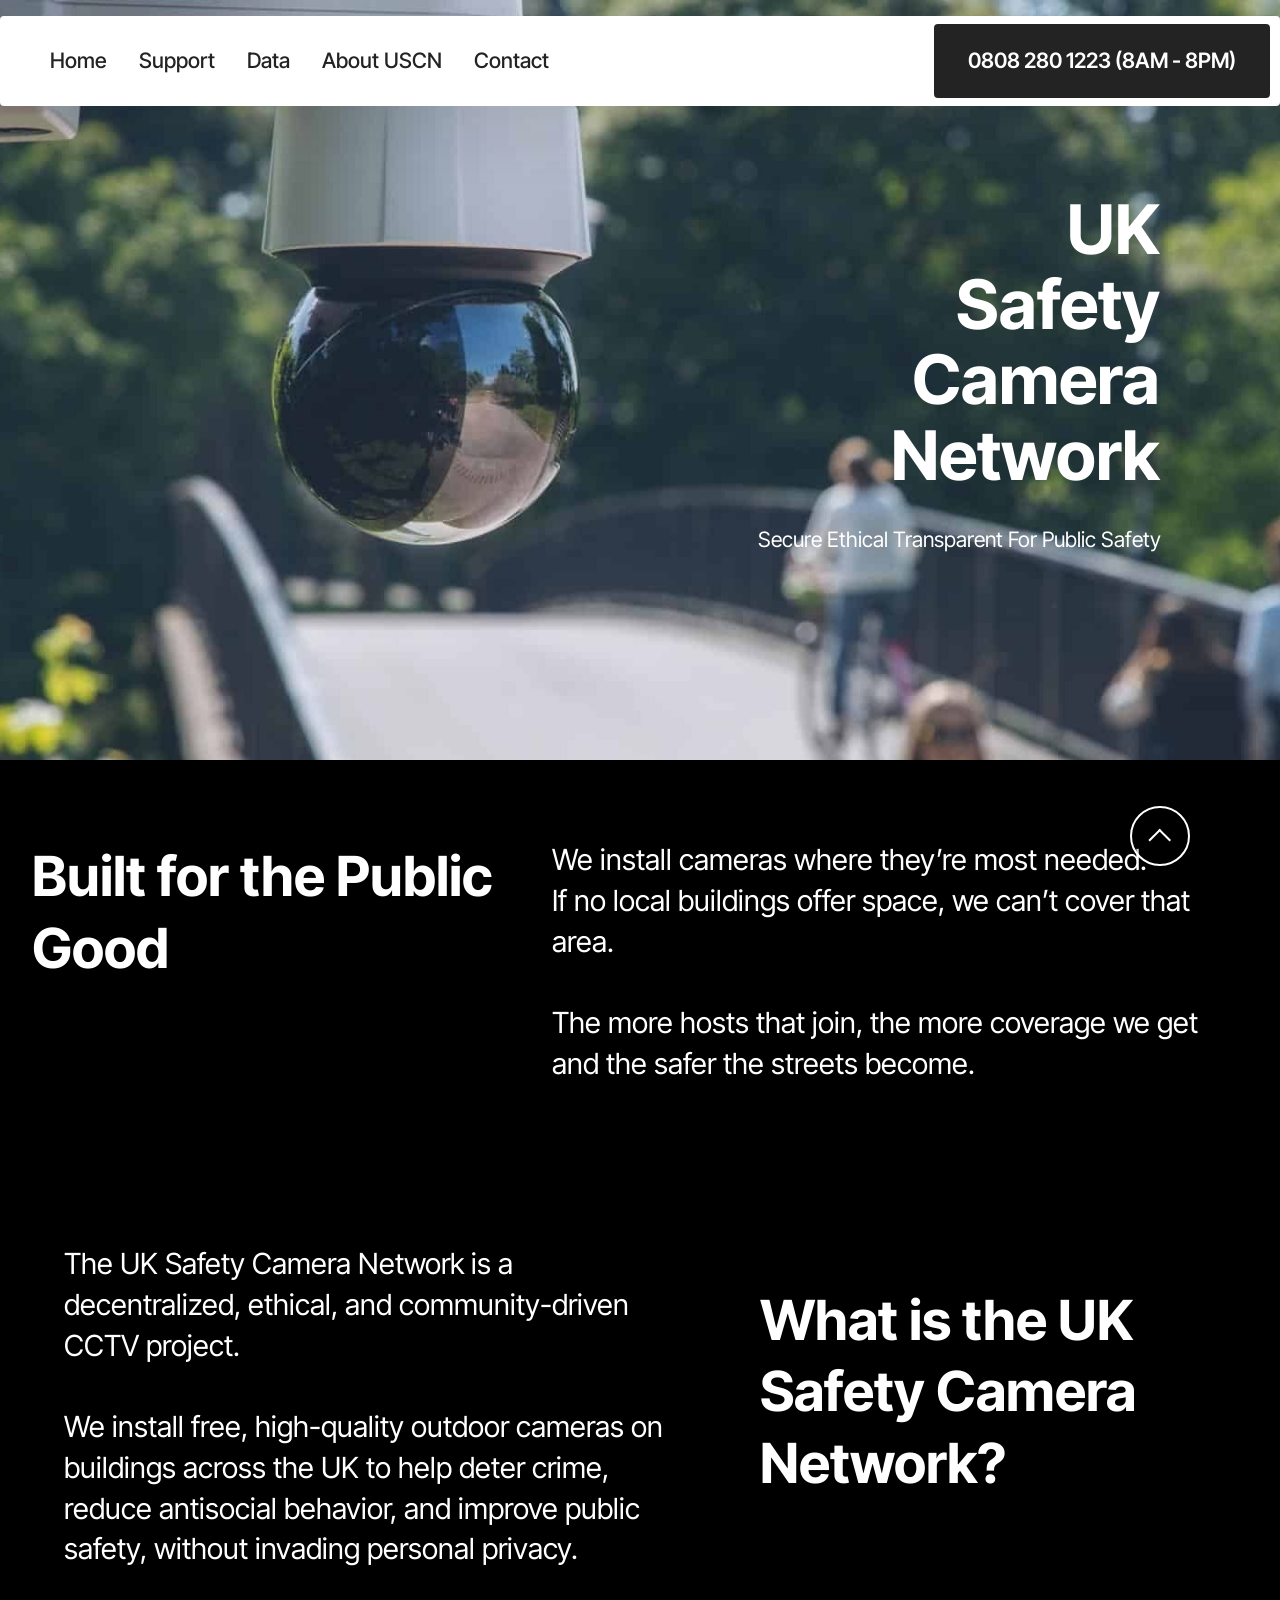
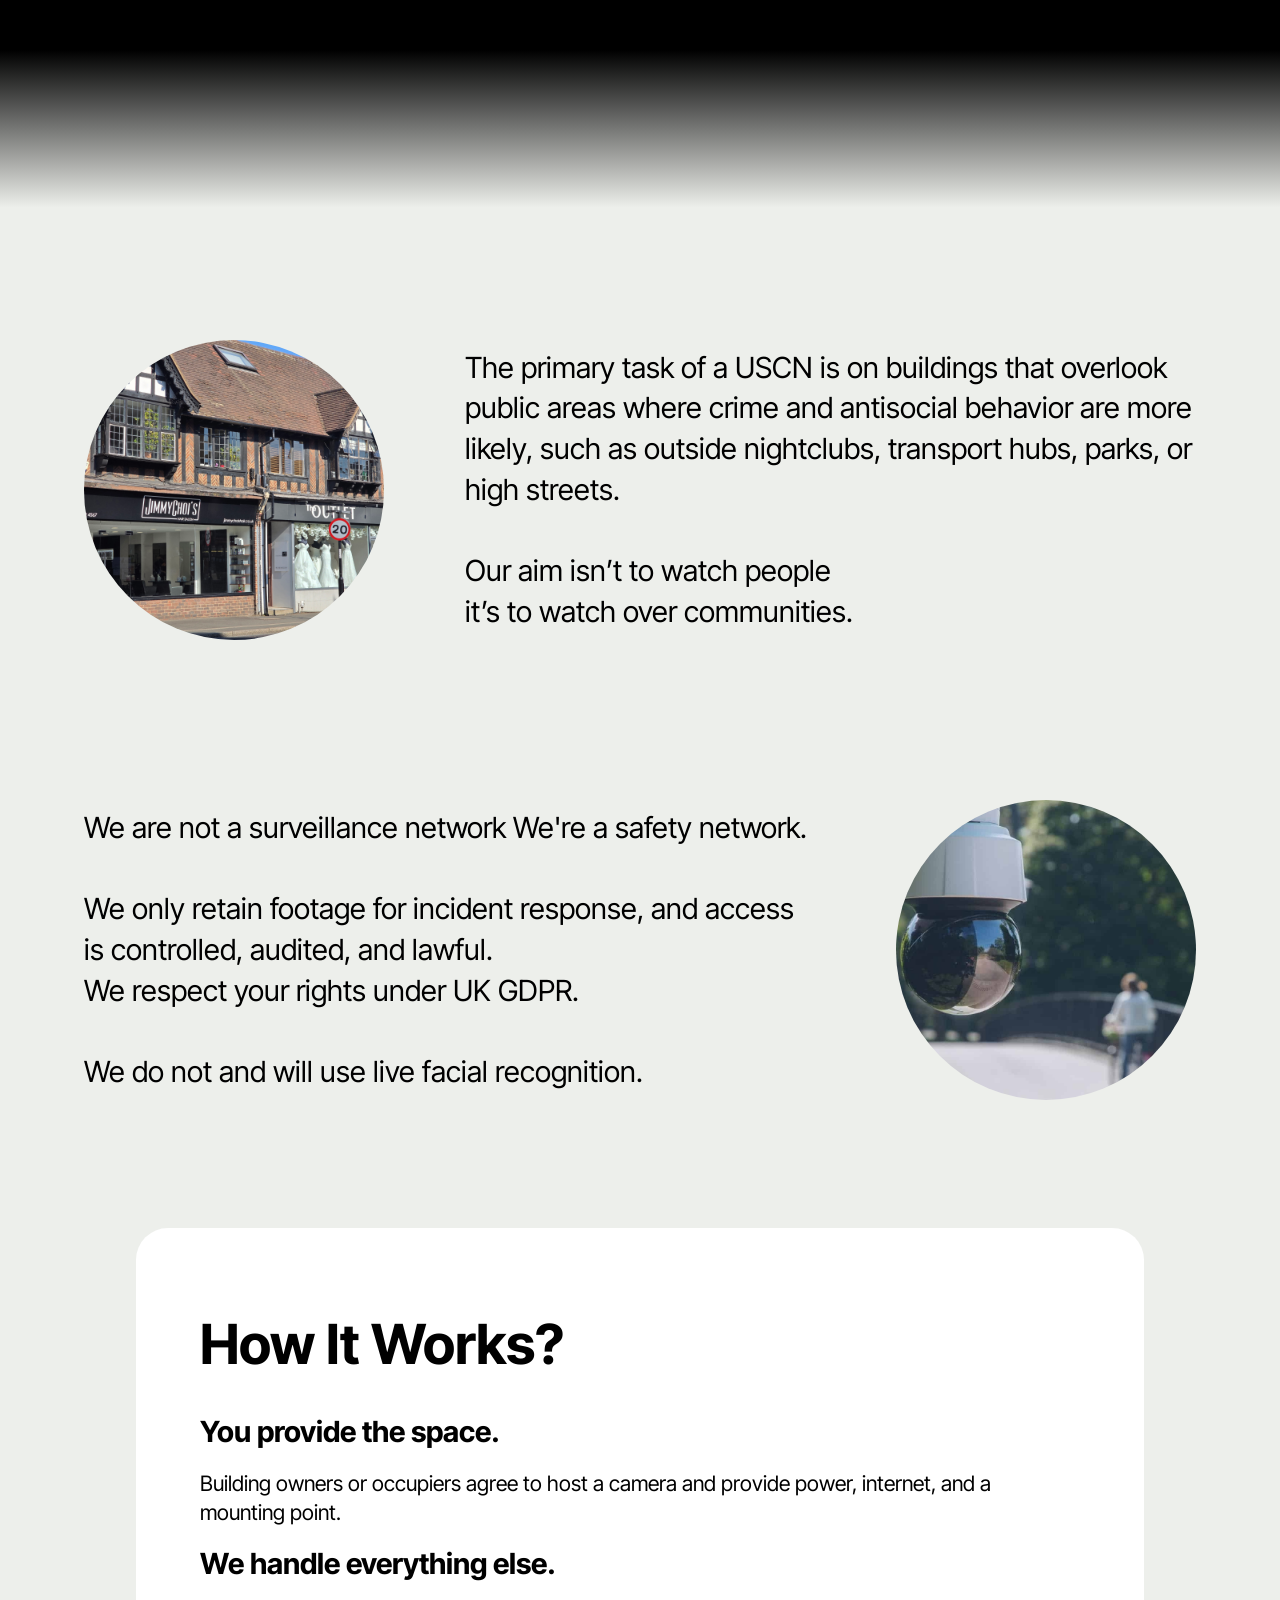
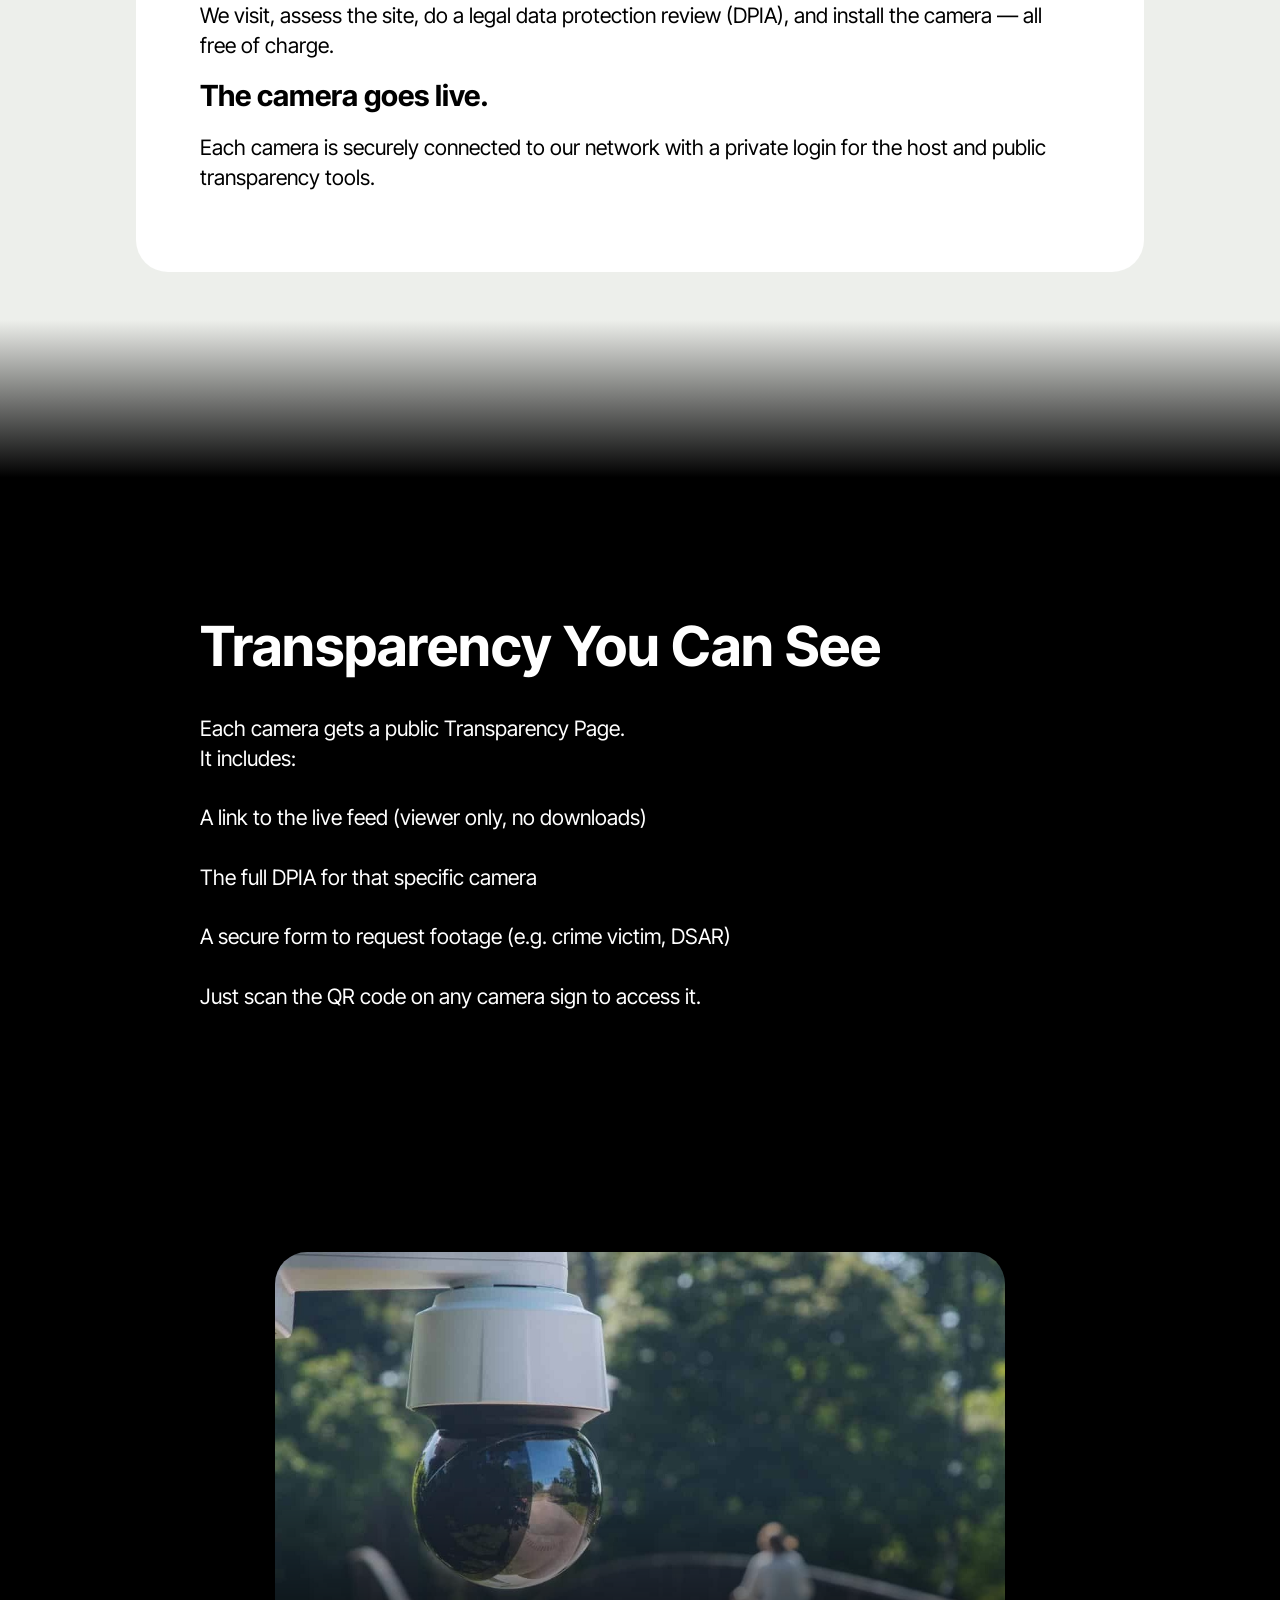
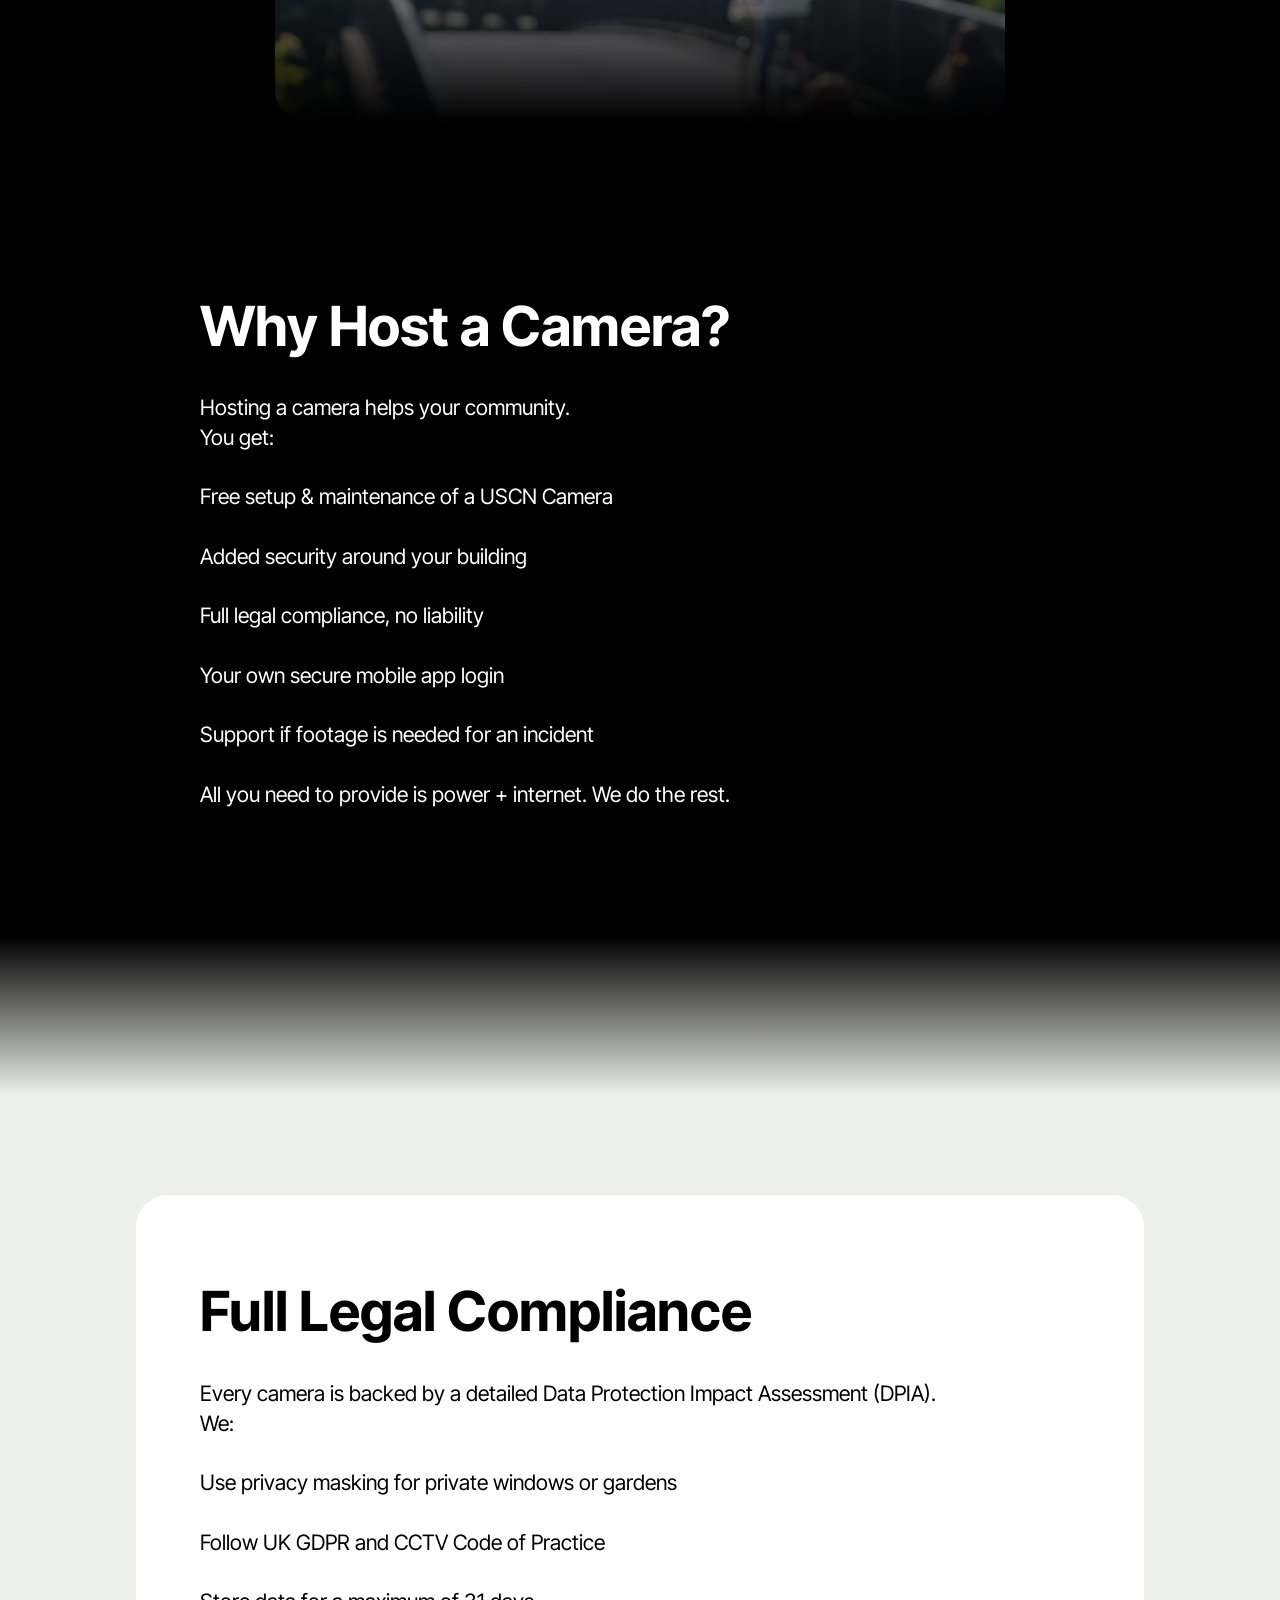
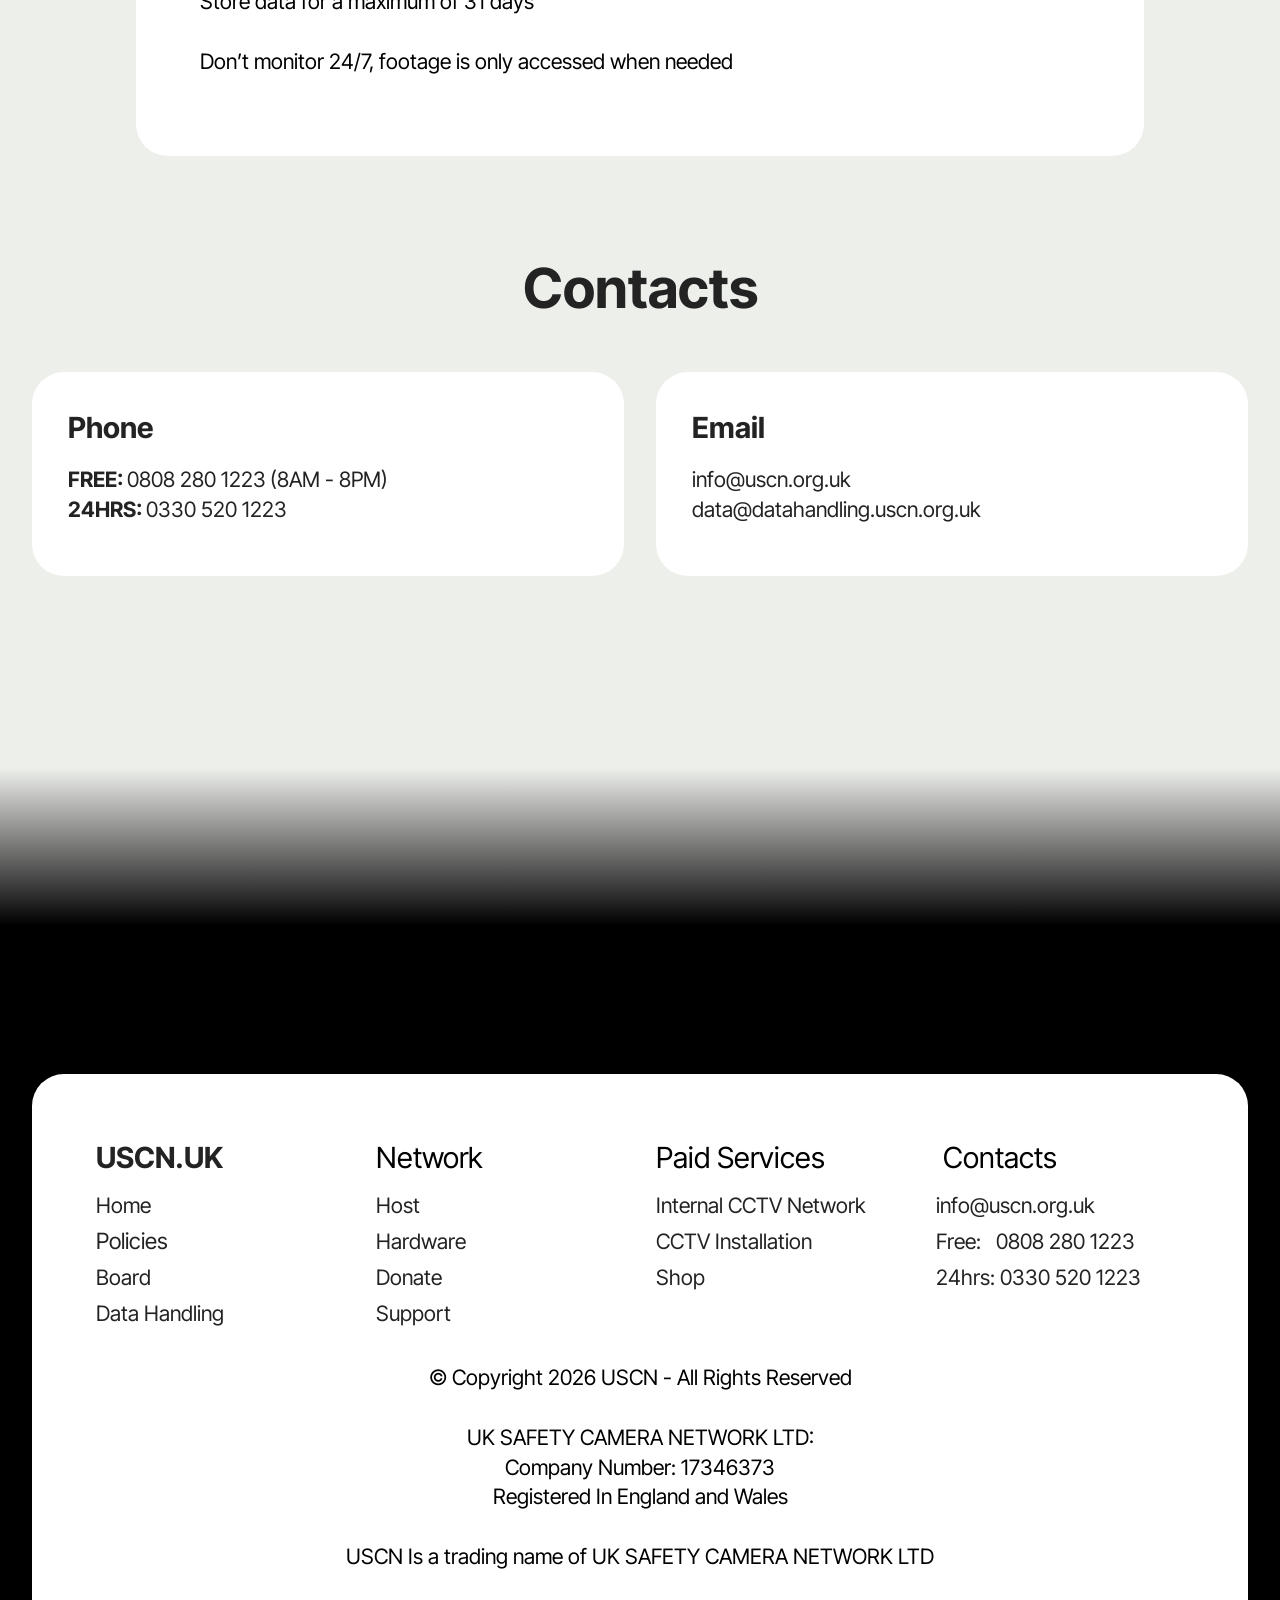
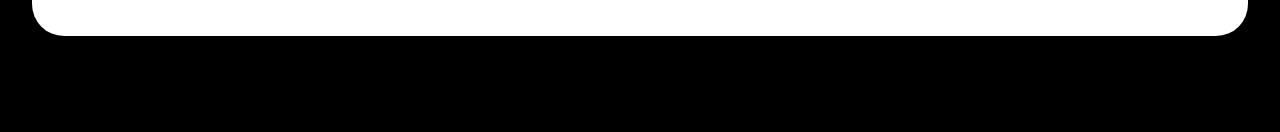
==== index.html @ 6ac7934e "k" ====
<!DOCTYPE html>
<html  >
<head>
  
  <meta charset="UTF-8">
  <meta http-equiv="X-UA-Compatible" content="IE=edge">
  
  <meta name="twitter:card" content="summary_large_image"/>
  <meta name="twitter:image:src" content="assets/images/index-meta.jpg">
  <meta property="og:image" content="assets/images/index-meta.jpg">
  <meta name="twitter:title" content="UK Safety Camera Network Free CCTV (Greater London and Surrounding Areas)">
  <meta name="viewport" content="width=device-width, initial-scale=1, minimum-scale=1">
  <link rel="shortcut icon" href="assets/images/20250726-1911280-1.jpg" type="image/x-icon">
  <meta name="description" content="">
  
  
  <title>UK Safety Camera Network Free CCTV (Greater London and Surrounding Areas)</title>
  <link rel="stylesheet" href="assets/web/assets/mobirise-icons2/mobirise2.css">
  <link rel="stylesheet" href="assets/bootstrap/css/bootstrap.min.css">
  <link rel="stylesheet" href="assets/bootstrap/css/bootstrap-grid.min.css">
  <link rel="stylesheet" href="assets/bootstrap/css/bootstrap-reboot.min.css">
  <link rel="stylesheet" href="assets/parallax/jarallax.css">
  <link rel="stylesheet" href="assets/animatecss/animate.css">
  <link rel="stylesheet" href="assets/dropdown/css/style.css">
  <link rel="stylesheet" href="assets/socicon/css/styles.css">
  <link rel="stylesheet" href="assets/theme/css/style.css">
  <link rel="preload" href="https://fonts.googleapis.com/css?family=Inter+Tight:100,200,300,400,500,600,700,800,900,100i,200i,300i,400i,500i,600i,700i,800i,900i&display=swap" as="style" onload="this.onload=null;this.rel='stylesheet'">
  <noscript><link rel="stylesheet" href="https://fonts.googleapis.com/css?family=Inter+Tight:100,200,300,400,500,600,700,800,900,100i,200i,300i,400i,500i,600i,700i,800i,900i&display=swap"></noscript>
  <link rel="preload" as="style" href="assets/mobirise/css/mbr-additional.css?v=FlyqIc"><link rel="stylesheet" href="assets/mobirise/css/mbr-additional.css?v=FlyqIc" type="text/css">

  
  
  
</head>
<body>
  
  <section data-bs-version="5.1" class="menu menu3 cid-vqupBrayvI" once="menu" id="menu03-2g">
	

	<nav class="navbar navbar-dropdown navbar-fixed-top navbar-expand-lg">
		<div class="container">
			<div class="navbar-brand">
				
				
			</div>
			<button class="navbar-toggler" type="button" data-toggle="collapse" data-bs-toggle="collapse" data-target="#navbarSupportedContent" data-bs-target="#navbarSupportedContent" aria-controls="navbarNavAltMarkup" aria-expanded="false" aria-label="Toggle navigation">
				<div class="hamburger">
					<span></span>
					<span></span>
					<span></span>
					<span></span>
				</div>
			</button>
			<div class="collapse navbar-collapse" id="navbarSupportedContent">
				<ul class="navbar-nav nav-dropdown navbar-nav-top-padding" data-app-modern-menu="true"><li class="nav-item">
						<a class="nav-link link text-black text-primary display-4" href="index.html">Home</a>
					</li>
					<li class="nav-item">
						<a class="nav-link link text-black show text-primary display-4" href="support.html" aria-expanded="false">Support</a>
					</li><li class="nav-item"><a class="nav-link link text-black show text-primary display-4" href="https://datahandling.uscn.org.uk">Data</a></li><li class="nav-item"><a class="nav-link link text-black show text-primary display-4" href="https://uscn.uk/whatisuscn.html">About USCN</a></li><li class="nav-item"><a class="nav-link link text-black show text-primary display-4" href="contact.html">Contact</a></li></ul>
				<div class="icons-menu">
					<a class="iconfont-wrapper" href="tel:443305201223">
						<span class="p-2 mbr-iconfont mobi-mbri-phone mobi-mbri"></span>
					</a>
					<a class="iconfont-wrapper" href="mailto:info@uscn.org.uk">
						<span class="p-2 mbr-iconfont mobi-mbri-letter mobi-mbri"></span>
					</a>
					
					
				</div>
				<div class="navbar-buttons mbr-section-btn"><a class="btn btn-black display-4" href="tel:448082801223">0808 280 1223 (8AM - 8PM)</a></div>
			</div>
		</div>
	</nav>
</section>

<section data-bs-version="5.1" class="header16 cid-uSJE68zqBr mbr-parallax-background" id="header17-0">
  
  
  <div class="container">
    <div class="row">
      <div class="content-wrap col-12 col-md-12">
        <h1 class="mbr-section-title mbr-fonts-style mbr-white mb-4 display-1"><strong>UK&nbsp; &nbsp;&nbsp;</strong><br><strong>Safety&nbsp; &nbsp;&nbsp;</strong><br><strong>Camera&nbsp; &nbsp;&nbsp;</strong><br><strong>Network&nbsp; &nbsp;&nbsp;</strong></h1>
        
        <p class="mbr-fonts-style mbr-text mbr-white mb-4 display-7">Secure Ethical Transparent For Public Safety&nbsp; &nbsp; &nbsp; &nbsp; &nbsp; &nbsp;<br><br></p>
        
      </div>
    </div>
  </div>
</section>

<section data-bs-version="5.1" class="article02 range5 cid-vqQ2GrhWJF" id="article02-2q">
    

    
    

    <div class="container">
        <div class="row">
            <div class="col-12">
                
            </div>
            <div class="col-12 col-lg-5">
                <div class="title-wrapper">
                    <h2 class="mbr-section-title mbr-fonts-style display-2"><strong>Built for the Public Good</strong></h2>
                    
                </div>
            </div>
            <div class="col-12 col-lg-7">
                <div class="text-wrapper">
                    <p class="mbr-text mbr-fonts-style display-5">We install cameras where they’re most needed.
<br>If no local buildings offer space, we can’t cover that area.<br><br>The more hosts that join, the more coverage we get and the safer the streets become.</p>
                </div>
            </div>
        </div>
    </div>
</section>

<section data-bs-version="5.1" class="article02 range5 cid-vqQ31QreCo" id="article02-2r">
    

    
    

    <div class="container">
        <div class="row flex-row-reverse">
            <div class="col-12">
                
            </div>
            <div class="col-12 col-lg-5">
                <div class="title-wrapper">
                    <h2 class="mbr-section-title mbr-fonts-style display-2"><strong>What is the UK Safety Camera Network?</strong></h2>
                    
                </div>
            </div>
            <div class="col-12 col-lg-7">
                <div class="text-wrapper">
                    <p class="mbr-text mbr-fonts-style display-5">The UK Safety Camera Network is a decentralized, ethical, and community-driven CCTV project.
<br>
<br>We install free, high-quality outdoor cameras on buildings across the UK to help deter crime, reduce antisocial behavior, and improve public safety, without invading personal privacy.</p>
                </div>
            </div>
        </div>
    </div>
</section>

<section data-bs-version="5.1" class="article03 integrationm5 cid-vqQ7LLAvNA" id="article03-2z">
    

    
    

    <div class="container">
        <div class="row justify-content-center">
            <div class="col-12 col-lg-8">
                <div class="content-wrapper">
                    <div class="title-wrapper">
                        <div class="label-wrapper">
                            
                        </div>
                        <div class="title-wrap">
                            
                        </div>
                        <div class="text-wrapper">
                            
                        </div>
                    </div>
                    
                </div>
                
            </div>
        </div>
    </div>
</section>

<section data-bs-version="5.1" class="article01 syncm5 cid-vqQ4udIMx0" id="article01-2u">
    

    
    

    <div class="container">
        <div class="row justify-content-center">
            <div class="col-12 col-lg-11">
                <div class="content-wrapper">
                    <div class="row items-wrapper flex-row-reverse">
                        <div class="col-12 col-lg-8 card">
							<div class="title-wrapper">
                                <h2 class="mbr-section-title mbr-fonts-style display-5">
                                    The primary task of a USCN is on buildings that overlook public areas where crime and antisocial behavior are more likely, such as outside nightclubs, transport hubs, parks, or high streets.<br><br>
<div>
</div><div>Our aim isn’t to watch people
</div><div>it’s to watch over communities.</div></h2>
                                
                            </div>
						</div>
						<div class="col-12 col-lg-3 card">
							<div class="image-wrapper">
								<img src="assets/images/shops-homes-2.jpg" alt="shops">
							</div>
						</div>
                    </div>
                </div>
            </div>
        </div>
    </div>
</section>

<section data-bs-version="5.1" class="article01 syncm5 cid-vqQ5haB6Xe" id="article01-2w">
    

    
    

    <div class="container">
        <div class="row justify-content-center">
            <div class="col-12 col-lg-11">
                <div class="content-wrapper">
                    <div class="row items-wrapper">
                        <div class="col-12 col-lg-8 card">
							<div class="title-wrapper">
                                <h2 class="mbr-section-title mbr-fonts-style display-5">We are not a surveillance network We're a safety network.<br><br>
<div>We only retain footage for incident response, and access is controlled, audited, and lawful.
</div><div>We respect your rights under UK GDPR.</div><br><div> 
</div><div>We do not and will use live facial recognition.</div><div>
</div><div>
</div></h2>
                                
                            </div>
						</div>
						<div class="col-12 col-lg-3 card">
							<div class="image-wrapper">
								<img src="assets/images/uscnmainimg-1.jpeg" alt="shops">
							</div>
						</div>
                    </div>
                </div>
            </div>
        </div>
    </div>
</section>

<section data-bs-version="5.1" class="article07 cid-uSL8BhWLMw" id="article07-7">
  

  
  
  <div class="container">
    <div class="row justify-content-center">
      <div class="card col-md-12 col-lg-10">
        <div class="card-wrapper">
          <h3 class="card-title mbr-fonts-style mbr-white mt-3 mb-4 display-2"><strong>How It Works?</strong></h3>
          <div class="row card-box align-left">
            <div class="item features-without-image col-12">
              <div class="item-wrapper">
                <h4 class="mbr-section-subtitle mbr-fonts-style mb-3 display-5"><strong>You provide the space.</strong></h4>
                <p class="mbr-text mbr-fonts-style display-7">Building owners or occupiers agree to host a camera and provide power, internet, and a mounting point.<br></p>
              </div>
            </div><div class="item features-without-image col-12">
              <div class="item-wrapper">
                <h4 class="mbr-section-subtitle mbr-fonts-style mb-3 display-5"><strong>We handle everything else.</strong></h4>
                <p class="mbr-text mbr-fonts-style display-7">We visit, assess the site, do a legal data protection review (DPIA), and install the camera — all free of charge.<br></p>
              </div>
            </div><div class="item features-without-image col-12">
              <div class="item-wrapper">
                <h4 class="mbr-section-subtitle mbr-fonts-style mb-3 display-5"><strong>The camera goes live.</strong></h4>
                <p class="mbr-text mbr-fonts-style display-7">Each camera is securely connected to our network with a private login for the host and public transparency tools.<br></p>
              </div>
            </div>
            
            
            
          </div>
          
        </div>
      </div>
    </div>
  </div>
</section>

<section data-bs-version="5.1" class="article03 integrationm5 cid-vqQ9VUSLM2" id="article03-33">
    

    
    

    <div class="container">
        <div class="row justify-content-center">
            <div class="col-12 col-lg-8">
                <div class="content-wrapper">
                    <div class="title-wrapper">
                        <div class="label-wrapper">
                            
                        </div>
                        <div class="title-wrap">
                            
                        </div>
                        <div class="text-wrapper">
                            
                        </div>
                    </div>
                    
                </div>
                
            </div>
        </div>
    </div>
</section>

<section data-bs-version="5.1" class="article07 cid-uSLdyEDXge" id="article07-a">
  

  
  
  <div class="container">
    <div class="row justify-content-center">
      <div class="card col-md-12 col-lg-10">
        <div class="card-wrapper">
          <h3 class="card-title mbr-fonts-style mbr-white mt-3 mb-4 display-2"><strong>Transparency You Can See</strong></h3>
          <div class="row card-box align-left">
            <div class="item features-without-image col-12">
              <div class="item-wrapper">
                
                <p class="mbr-text mbr-fonts-style display-7">Each camera gets a public Transparency Page.<br>It includes:<br><br>A link to the live feed (viewer only, no downloads)<br><br>The full DPIA for that specific camera<br><br>A secure form to request footage (e.g. crime victim, DSAR)<br><br>Just scan the QR code on any camera sign to access it.<br></p>
              </div>
            </div>
            
            
            
          </div>
          
        </div>
      </div>
    </div>
  </div>
</section>

<section data-bs-version="5.1" class="article01 syncm5 cid-vqQ60d9Lqo" id="article02-2y">
    

    
    

    <div class="container">
        <div class="row justify-content-center">
            <div class="col-12 col-lg-11">
                <div class="content-wrapper">
                    <div class="row items-wrapper justify-content-center">
                        <div class="col-12 col-lg-8">
                            <div class="image-wrapper">
                                <img src="assets/images/uscnmainimg-1.jpeg" alt="Transp.">
                            </div>
                            <div class="title-wrapper">
                                
                                
                            </div>
                        </div>
                    </div>
                </div>
            </div>
        </div>
    </div>
</section>

<section data-bs-version="5.1" class="article07 cid-uSLeFnWCBX" id="article07-e">
  

  
  
  <div class="container">
    <div class="row justify-content-center">
      <div class="card col-md-12 col-lg-10">
        <div class="card-wrapper">
          <h3 class="card-title mbr-fonts-style mbr-white mt-3 mb-4 display-2"><strong>Why Host a Camera?</strong></h3>
          <div class="row card-box align-left">
            <div class="item features-without-image col-12">
              <div class="item-wrapper">
                
                <p class="mbr-text mbr-fonts-style display-7">Hosting a camera helps your community.<br>You get:<br><br>Free setup &amp; maintenance of a USCN Camera<br><br>Added security around your building<br><br>Full legal compliance, no liability<br><br>Your own secure mobile app login<br><br>Support if footage is needed for an incident<br><br>All you need to provide is power + internet. We do the rest.<br></p>
              </div>
            </div>
            
            
            
          </div>
          
        </div>
      </div>
    </div>
  </div>
</section>

<section data-bs-version="5.1" class="article03 integrationm5 cid-vqQ8SZ9aul" id="article03-30">
    

    
    

    <div class="container">
        <div class="row justify-content-center">
            <div class="col-12 col-lg-8">
                <div class="content-wrapper">
                    <div class="title-wrapper">
                        <div class="label-wrapper">
                            
                        </div>
                        <div class="title-wrap">
                            
                        </div>
                        <div class="text-wrapper">
                            
                        </div>
                    </div>
                    
                </div>
                
            </div>
        </div>
    </div>
</section>

<section data-bs-version="5.1" class="article07 cid-uSLdhWmhX9" id="article07-9">
  

  
  
  <div class="container">
    <div class="row justify-content-center">
      <div class="card col-md-12 col-lg-10">
        <div class="card-wrapper">
          <h3 class="card-title mbr-fonts-style mbr-white mt-3 mb-4 display-2"><strong>Full Legal Compliance</strong></h3>
          <div class="row card-box align-left">
            <div class="item features-without-image col-12">
              <div class="item-wrapper">
                
                <p class="mbr-text mbr-fonts-style display-7">Every camera is backed by a detailed Data Protection Impact Assessment (DPIA).<br>We:<br><br>Use privacy masking for private windows or gardens<br><br>Follow UK GDPR and CCTV Code of Practice<br><br>Store data for a maximum of 31 days<br><br>Don’t monitor 24/7, footage is only accessed when needed<br></p>
              </div>
            </div>
            
            
            
          </div>
          
        </div>
      </div>
    </div>
  </div>
</section>

<section data-bs-version="5.1" class="contacts01 cid-vqwZSu8H5x" id="contacts01-2l">
    

    
    
    <div class="container">
        <div class="row justify-content-center">
            <div class="col-12 content-head">
                <div class="mbr-section-head mb-5">
                    <h3 class="mbr-section-title mbr-fonts-style align-center mb-0 display-2">
                        <strong>Contacts</strong>
                    </h3>
                    
                </div>
            </div>
        </div>
        <div class="row">
            <div class="item features-without-image col-12 col-md-6 active">
                <div class="item-wrapper">
                    <div class="text-wrapper">
                        <h6 class="card-title mbr-fonts-style mb-3 display-5">
                            <strong>Phone</strong>
                        </h6>
                        <p class="mbr-text mbr-fonts-style display-7"><strong>FREE: <a href="tel:+448082801223" class="text-black">0808 280 1223</a>&nbsp;</strong>(8AM - 8PM)<br><strong>24HRS: <a href="tel:+443305201223" class="text-black">0330 520&nbsp;1223</a><br></strong></p>
                    </div>
                </div>
            </div>
            <div class="item features-without-image col-12 col-md-6">
                <div class="item-wrapper">
                    <div class="text-wrapper">
                        <h6 class="card-title mbr-fonts-style mb-3 display-5">
                            <strong>Email</strong>
                        </h6>
                        <p class="mbr-text mbr-fonts-style display-7"><strong><a href="mailto:info@uscn.org.uk" class="text-black">info@uscn.org.uk</a></strong><br><a href="mailto:data@datahandling.uscn.org.uk" class="text-black">data@datahandling.uscn.org.uk</a><strong><a href="mailto:data@datahandling.uscn.org.uk" class="text-primary">&nbsp;</a></strong></p>
                    </div>
                </div>
            </div>
            
            
        </div>
    </div>
</section>

<section data-bs-version="5.1" class="article03 integrationm5 cid-vqQ9Qh1M5s" id="article03-32">
    

    
    

    <div class="container">
        <div class="row justify-content-center">
            <div class="col-12 col-lg-8">
                <div class="content-wrapper">
                    <div class="title-wrapper">
                        <div class="label-wrapper">
                            
                        </div>
                        <div class="title-wrap">
                            
                        </div>
                        <div class="text-wrapper">
                            
                        </div>
                    </div>
                    
                </div>
                
            </div>
        </div>
    </div>
</section>

<section data-bs-version="5.1" class="footer1 cid-vqwZTf3IUo" once="footers" id="footer01-2m">
	

	
	
	<div class="container">
		<div class="row mbr-white">
			<div class="col-12 col-md-6 col-lg-3">
				<h5 class="mbr-section-subtitle mbr-fonts-style mb-2 display-5">
					<a href="index.html" class="text-black"><strong>USCN.UK</strong></a></h5>
				<ul class="list mbr-fonts-style display-7">
					<li class="mbr-text item-wrap"><a href="https://uscn.org.uk" class="text-black">Home</a></li><li class="mbr-text item-wrap"><a href="https://datahandling.uscn.org.uk/policies.html" class="text-black text-primary" style="font-size: 1.4rem;">Policies</a></li><li class="mbr-text item-wrap"><a href="https://board.uscn.org.uk" class="text-black">Board</a></li><li class="mbr-text item-wrap"><a href="https://datahandling.uscn.org.uk" class="text-black">Data Handling</a></li>
				</ul>
			</div>
			<div class="col-12 col-md-6 col-lg-3">
				<h5 class="mbr-section-subtitle mbr-fonts-style mb-2 display-5">Network</h5>
				<ul class="list mbr-fonts-style display-7">
					<li class="mbr-text item-wrap"><a href="https://host.uscn.org.uk" class="text-black">Host</a></li><li class="mbr-text item-wrap"><a href="https://ware.uscn.org.uk/hard.html" class="text-black text-primary">Hardware</a></li><li class="mbr-text item-wrap"><a href="https://gofund.me/22d5198e7" class="text-black text-primary">Donate</a></li><a href="host.html#article07-y" class="text-primary">
					</a><li class="mbr-text item-wrap"><a href="https://uscn.org.uk/support.html" class="text-black">Support</a></li>
				</ul>
			</div>
			<div class="col-12 col-md-6 col-lg-3">
				<h5 class="mbr-section-subtitle mbr-fonts-style mb-2 display-5">Paid Services</h5>
				<ul class="list mbr-fonts-style display-7">
					<li class="mbr-text item-wrap"><a href="https://uscn.uk/commercialsafety.html" class="text-black">Internal CCTV Network</a></li><li class="mbr-text item-wrap"><a href="https://uscn.uk" class="text-black">CCTV Installation</a></li><li class="mbr-text item-wrap"><a href="https://shop.uscn.uk" class="text-black">Shop</a></li><li class="mbr-text item-wrap"><br></li>
				</ul>
			</div>
			<div class="col-12 col-md-6 col-lg-3">
				<h5 class="mbr-section-subtitle mbr-fonts-style mb-2 display-5">&nbsp;Contacts</h5>
				<ul class="list mbr-fonts-style display-7">
					<li class="mbr-text item-wrap"><a href="mailto:info@uscn.org.uk" class="text-black">info@uscn.org.uk</a></li><li class="mbr-text item-wrap">Free:&nbsp; &nbsp;<a href="tel:+448082801223" class="text-black">0808 280 1223</a></li><li class="mbr-text item-wrap">24hrs:&nbsp;<a href="tel:+443305201223" class="text-black">0330 520 1223</a></li>
				</ul>
			</div>
			
			<div class="col-12 mt-4">
				<p class="mbr-text mb-0 mbr-fonts-style copyright align-center display-7">
					© Copyright 2026 USCN - All Rights Reserved<br><br>UK SAFETY CAMERA NETWORK LTD:<br>Company Number: 17346373<br>Registered In England and Wales<br><br>USCN Is a trading name of&nbsp;UK SAFETY CAMERA NETWORK LTD<br></p>
			</div>
		</div>
	</div>
</section>


<script src="assets/bootstrap/js/bootstrap.bundle.min.js"></script>
  <script src="assets/parallax/jarallax.js"></script>
  <script src="assets/smoothscroll/smooth-scroll.js"></script>
  <script src="assets/ytplayer/index.js"></script>
  <script src="assets/dropdown/js/navbar-dropdown.js"></script>
  <script src="assets/theme/js/script.js"></script>
  
  
  
 <div id="scrollToTop" class="scrollToTop mbr-arrow-up"><a style="text-align: center;"><i class="mbr-arrow-up-icon mbr-arrow-up-icon-cm cm-icon cm-icon-smallarrow-up"></i></a></div>
    <input name="animation" type="hidden">
  </body>
</html>
---- assets/parallax/jarallax.css ----
.jarallax {
    position: relative;
    z-index: 0;
}
.jarallax > .jarallax-img {
    position: absolute;
    object-fit: cover;
    /* support for plugin https://github.com/bfred-it/object-fit-images */
    font-family: 'object-fit: cover;';
    top: 0;
    left: 0;
    width: 100%;
    height: 100%;
    z-index: -1;
}
---- assets/dropdown/css/style.css ----
.navbar-dropdown {
  left: 0;
  padding: 0;
  position: absolute;
  right: 0;
  top: 0;
  transition: all 0.45s ease;
  z-index: 1030;
  background: #282828; }
  .navbar-dropdown .navbar-logo {
    margin-right: 0.8rem;
    transition: margin 0.3s ease-in-out;
    vertical-align: middle; }
    .navbar-dropdown .navbar-logo img {
      height: 3.125rem;
      transition: all 0.3s ease-in-out; }
    .navbar-dropdown .navbar-logo.mbr-iconfont {
      font-size: 3.125rem;
      line-height: 3.125rem; }
  .navbar-dropdown .navbar-caption {
    font-weight: 700;
    white-space: normal;
    vertical-align: -4px;
    line-height: 3.125rem !important; }
    .navbar-dropdown .navbar-caption, .navbar-dropdown .navbar-caption:hover {
      color: inherit;
      text-decoration: none; }
  .navbar-dropdown .mbr-iconfont + .navbar-caption {
    vertical-align: -1px; }
  .navbar-dropdown.navbar-fixed-top {
    position: fixed; }
  .navbar-dropdown .navbar-brand span {
    vertical-align: -4px; }
  .navbar-dropdown.bg-color.transparent {
    background: none; }
  .navbar-dropdown.navbar-short .navbar-brand {
    padding: 0.625rem 0; }
    .navbar-dropdown.navbar-short .navbar-brand span {
      vertical-align: -1px; }
  .navbar-dropdown.navbar-short .navbar-caption {
    line-height: 2.375rem !important;
    vertical-align: -2px; }
  .navbar-dropdown.navbar-short .navbar-logo {
    margin-right: 0.5rem; }
    .navbar-dropdown.navbar-short .navbar-logo img {
      height: 2.375rem; }
    .navbar-dropdown.navbar-short .navbar-logo.mbr-iconfont {
      font-size: 2.375rem;
      line-height: 2.375rem; }
  .navbar-dropdown.navbar-short .mbr-table-cell {
    height: 3.625rem; }
  .navbar-dropdown .navbar-close {
    left: 0.6875rem;
    position: fixed;
    top: 0.75rem;
    z-index: 1000; }
  .navbar-dropdown .hamburger-icon {
    content: "";
    display: inline-block;
    vertical-align: middle;
    width: 16px;
    -webkit-box-shadow: 0 -6px 0 1px #282828,0 0 0 1px #282828,0 6px 0 1px #282828;
    -moz-box-shadow: 0 -6px 0 1px #282828,0 0 0 1px #282828,0 6px 0 1px #282828;
    box-shadow: 0 -6px 0 1px #282828,0 0 0 1px #282828,0 6px 0 1px #282828; }

.dropdown-menu .dropdown-toggle[data-toggle="dropdown-submenu"]::after {
  border-bottom: 0.35em solid transparent;
  border-left: 0.35em solid;
  border-right: 0;
  border-top: 0.35em solid transparent;
  margin-left: 0.3rem; }

.dropdown-menu .dropdown-item:focus {
  outline: 0; }

.nav-dropdown {
  font-size: 0.75rem;
  font-weight: 500;
  height: auto !important; }
  .nav-dropdown .nav-btn {
    padding-left: 1rem; }
  .nav-dropdown .link {
    margin: .667em 1.667em;
    font-weight: 500;
    padding: 0;
    transition: color .2s ease-in-out; }
    .nav-dropdown .link.dropdown-toggle {
      margin-right: 2.583em; }
      .nav-dropdown .link.dropdown-toggle::after {
        margin-left: .25rem;
        border-top: 0.35em solid;
        border-right: 0.35em solid transparent;
        border-left: 0.35em solid transparent;
        border-bottom: 0; }
      .nav-dropdown .link.dropdown-toggle[aria-expanded="true"] {
        margin: 0;
        padding: 0.667em 3.263em  0.667em 1.667em; }
  .nav-dropdown .link::after,
  .nav-dropdown .dropdown-item::after {
    color: inherit; }
  .nav-dropdown .btn {
    font-size: 0.75rem;
    font-weight: 700;
    letter-spacing: 0;
    margin-bottom: 0;
    padding-left: 1.25rem;
    padding-right: 1.25rem; }
  .nav-dropdown .dropdown-menu {
    border-radius: 0;
    border: 0;
    left: 0;
    margin: 0;
    padding-bottom: 1.25rem;
    padding-top: 1.25rem;
    position: relative; }
  .nav-dropdown .dropdown-submenu {
    margin-left: 0.125rem;
    top: 0; }
  .nav-dropdown .dropdown-item {
    font-weight: 500;
    line-height: 2;
    padding: 0.3846em 4.615em 0.3846em 1.5385em;
    position: relative;
    transition: color .2s ease-in-out, background-color .2s ease-in-out; }
    .nav-dropdown .dropdown-item::after {
      margin-top: -0.3077em;
      position: absolute;
      right: 1.1538em;
      top: 50%; }
    .nav-dropdown .dropdown-item:focus, .nav-dropdown .dropdown-item:hover {
      background: none; }

@media (max-width: 767px) {
  .nav-dropdown.navbar-toggleable-sm {
    bottom: 0;
    display: none;
    left: 0;
    overflow-x: hidden;
    position: fixed;
    top: 0;
    transform: translateX(-100%);
    -ms-transform: translateX(-100%);
    -webkit-transform: translateX(-100%);
    width: 18.75rem;
    z-index: 999; } }
.nav-dropdown.navbar-toggleable-xl {
  bottom: 0;
  display: none;
  left: 0;
  overflow-x: hidden;
  position: fixed;
  top: 0;
  transform: translateX(-100%);
  -ms-transform: translateX(-100%);
  -webkit-transform: translateX(-100%);
  width: 18.75rem;
  z-index: 999; }

.nav-dropdown-sm {
  display: block !important;
  overflow-x: hidden;
  overflow: auto;
  padding-top: 3.875rem; }
  .nav-dropdown-sm::after {
    content: "";
    display: block;
    height: 3rem;
    width: 100%; }
  .nav-dropdown-sm.collapse.in ~ .navbar-close {
    display: block !important; }
  .nav-dropdown-sm.collapsing, .nav-dropdown-sm.collapse.in {
    transform: translateX(0);
    -ms-transform: translateX(0);
    -webkit-transform: translateX(0);
    transition: all 0.25s ease-out;
    -webkit-transition: all 0.25s ease-out;
    background: #282828; }
  .nav-dropdown-sm.collapsing[aria-expanded="false"] {
    transform: translateX(-100%);
    -ms-transform: translateX(-100%);
    -webkit-transform: translateX(-100%); }
  .nav-dropdown-sm .nav-item {
    display: block;
    margin-left: 0 !important;
    padding-left: 0; }
  .nav-dropdown-sm .link,
  .nav-dropdown-sm .dropdown-item {
    border-top: 1px dotted rgba(255, 255, 255, 0.1);
    font-size: 0.8125rem;
    line-height: 1.6;
    margin: 0 !important;
    padding: 0.875rem 2.4rem 0.875rem 1.5625rem !important;
    position: relative;
    white-space: normal; }
    .nav-dropdown-sm .link:focus, .nav-dropdown-sm .link:hover,
    .nav-dropdown-sm .dropdown-item:focus,
    .nav-dropdown-sm .dropdown-item:hover {
      background: rgba(0, 0, 0, 0.2) !important;
      color: #c0a375; }
  .nav-dropdown-sm .nav-btn {
    position: relative;
    padding: 1.5625rem 1.5625rem 0 1.5625rem; }
    .nav-dropdown-sm .nav-btn::before {
      border-top: 1px dotted rgba(255, 255, 255, 0.1);
      content: "";
      left: 0;
      position: absolute;
      top: 0;
      width: 100%; }
    .nav-dropdown-sm .nav-btn + .nav-btn {
      padding-top: 0.625rem; }
      .nav-dropdown-sm .nav-btn + .nav-btn::before {
        display: none; }
  .nav-dropdown-sm .btn {
    padding: 0.625rem 0; }
  .nav-dropdown-sm .dropdown-toggle[data-toggle="dropdown-submenu"]::after {
    margin-left: .25rem;
    border-top: 0.35em solid;
    border-right: 0.35em solid transparent;
    border-left: 0.35em solid transparent;
    border-bottom: 0; }
  .nav-dropdown-sm .dropdown-toggle[data-toggle="dropdown-submenu"][aria-expanded="true"]::after {
    border-top: 0;
    border-right: 0.35em solid transparent;
    border-left: 0.35em solid transparent;
    border-bottom: 0.35em solid; }
  .nav-dropdown-sm .dropdown-menu {
    margin: 0;
    padding: 0;
    position: relative;
    top: 0;
    left: 0;
    width: 100%;
    border: 0;
    float: none;
    border-radius: 0;
    background: none; }
  .nav-dropdown-sm .dropdown-submenu {
    left: 100%;
    margin-left: 0.125rem;
    margin-top: -1.25rem;
    top: 0; }

.navbar-toggleable-sm .nav-dropdown .dropdown-menu {
  position: absolute; }

.navbar-toggleable-sm .nav-dropdown .dropdown-submenu {
  left: 100%;
  margin-left: 0.125rem;
  margin-top: -1.25rem;
  top: 0; }

.navbar-toggleable-sm.opened .nav-dropdown .dropdown-menu {
  position: relative; }

.navbar-toggleable-sm.opened .nav-dropdown .dropdown-submenu {
  left: 0;
  margin-left: 00rem;
  margin-top: 0rem;
  top: 0; }

.is-builder .nav-dropdown.collapsing {
  transition: none !important; }
---- assets/socicon/css/styles.css ----
@charset "UTF-8";

@font-face {
  font-family: 'Socicon';
  src:  url('../fonts/socicon.eot');
  src:  url('../fonts/socicon.eot?#iefix') format('embedded-opentype'),
    url('../fonts/socicon.woff2') format('woff2'),
    url('../fonts/socicon.ttf') format('truetype'),
    url('../fonts/socicon.woff') format('woff'),
    url('../fonts/socicon.svg#socicon') format('svg');
  font-weight: normal;
  font-style: normal;
  font-display: swap;
}

[data-icon]:before {
  font-family: "socicon" !important;
  content: attr(data-icon);
  font-style: normal !important;
  font-weight: normal !important;
  font-variant: normal !important;
  text-transform: none !important;
  speak: none;
  line-height: 1;
  -webkit-font-smoothing: antialiased;
  -moz-osx-font-smoothing: grayscale;
}

[class^="socicon-"], [class*=" socicon-"] {
  /* use !important to prevent issues with browser extensions that change fonts */
  font-family: 'Socicon' !important;
  speak: none;
  font-style: normal;
  font-weight: normal;
  font-variant: normal;
  text-transform: none;
  line-height: 1;

  /* Better Font Rendering =========== */
  -webkit-font-smoothing: antialiased;
  -moz-osx-font-smoothing: grayscale;
}

.socicon-500px:before {
  content: "\e000";
}
.socicon-8tracks:before {
  content: "\e001";
}
.socicon-airbnb:before {
  content: "\e002";
}
.socicon-alliance:before {
  content: "\e003";
}
.socicon-amazon:before {
  content: "\e004";
}
.socicon-amplement:before {
  content: "\e005";
}
.socicon-android:before {
  content: "\e006";
}
.socicon-angellist:before {
  content: "\e007";
}
.socicon-apple:before {
  content: "\e008";
}
.socicon-appnet:before {
  content: "\e009";
}
.socicon-baidu:before {
  content: "\e00a";
}
.socicon-bandcamp:before {
  content: "\e00b";
}
.socicon-battlenet:before {
  content: "\e00c";
}
.socicon-mixer:before {
  content: "\e00d";
}
.socicon-bebee:before {
  content: "\e00e";
}
.socicon-bebo:before {
  content: "\e00f";
}
.socicon-behance:before {
  content: "\e010";
}
.socicon-blizzard:before {
  content: "\e011";
}
.socicon-blogger:before {
  content: "\e012";
}
.socicon-buffer:before {
  content: "\e013";
}
.socicon-chrome:before {
  content: "\e014";
}
.socicon-coderwall:before {
  content: "\e015";
}
.socicon-curse:before {
  content: "\e016";
}
.socicon-dailymotion:before {
  content: "\e017";
}
.socicon-deezer:before {
  content: "\e018";
}
.socicon-delicious:before {
  content: "\e019";
}
.socicon-deviantart:before {
  content: "\e01a";
}
.socicon-diablo:before {
  content: "\e01b";
}
.socicon-digg:before {
  content: "\e01c";
}
.socicon-discord:before {
  content: "\e01d";
}
.socicon-disqus:before {
  content: "\e01e";
}
.socicon-douban:before {
  content: "\e01f";
}
.socicon-draugiem:before {
  content: "\e020";
}
.socicon-dribbble:before {
  content: "\e021";
}
.socicon-drupal:before {
  content: "\e022";
}
.socicon-ebay:before {
  content: "\e023";
}
.socicon-ello:before {
  content: "\e024";
}
.socicon-endomodo:before {
  content: "\e025";
}
.socicon-envato:before {
  content: "\e026";
}
.socicon-etsy:before {
  content: "\e027";
}
.socicon-facebook:before {
  content: "\e028";
}
.socicon-feedburner:before {
  content: "\e029";
}
.socicon-filmweb:before {
  content: "\e02a";
}
.socicon-firefox:before {
  content: "\e02b";
}
.socicon-flattr:before {
  content: "\e02c";
}
.socicon-flickr:before {
  content: "\e02d";
}
.socicon-formulr:before {
  content: "\e02e";
}
.socicon-forrst:before {
  content: "\e02f";
}
.socicon-foursquare:before {
  content: "\e030";
}
.socicon-friendfeed:before {
  content: "\e031";
}
.socicon-github:before {
  content: "\e032";
}
.socicon-goodreads:before {
  content: "\e033";
}
.socicon-google:before {
  content: "\e034";
}
.socicon-googlescholar:before {
  content: "\e035";
}
.socicon-googlegroups:before {
  content: "\e036";
}
.socicon-googlephotos:before {
  content: "\e037";
}
.socicon-googleplus:before {
  content: "\e038";
}
.socicon-grooveshark:before {
  content: "\e039";
}
.socicon-hackerrank:before {
  content: "\e03a";
}
.socicon-hearthstone:before {
  content: "\e03b";
}
.socicon-hellocoton:before {
  content: "\e03c";
}
.socicon-heroes:before {
  content: "\e03d";
}
.socicon-smashcast:before {
  content: "\e03e";
}
.socicon-horde:before {
  content: "\e03f";
}
.socicon-houzz:before {
  content: "\e040";
}
.socicon-icq:before {
  content: "\e041";
}
.socicon-identica:before {
  content: "\e042";
}
.socicon-imdb:before {
  content: "\e043";
}
.socicon-instagram:before {
  content: "\e044";
}
.socicon-issuu:before {
  content: "\e045";
}
.socicon-istock:before {
  content: "\e046";
}
.socicon-itunes:before {
  content: "\e047";
}
.socicon-keybase:before {
  content: "\e048";
}
.socicon-lanyrd:before {
  content: "\e049";
}
.socicon-lastfm:before {
  content: "\e04a";
}
.socicon-line:before {
  content: "\e04b";
}
.socicon-linkedin:before {
  content: "\e04c";
}
.socicon-livejournal:before {
  content: "\e04d";
}
.socicon-lyft:before {
  content: "\e04e";
}
.socicon-macos:before {
  content: "\e04f";
}
.socicon-mail:before {
  content: "\e050";
}
.socicon-medium:before {
  content: "\e051";
}
.socicon-meetup:before {
  content: "\e052";
}
.socicon-mixcloud:before {
  content: "\e053";
}
.socicon-modelmayhem:before {
  content: "\e054";
}
.socicon-mumble:before {
  content: "\e055";
}
.socicon-myspace:before {
  content: "\e056";
}
.socicon-newsvine:before {
  content: "\e057";
}
.socicon-nintendo:before {
  content: "\e058";
}
.socicon-npm:before {
  content: "\e059";
}
.socicon-odnoklassniki:before {
  content: "\e05a";
}
.socicon-openid:before {
  content: "\e05b";
}
.socicon-opera:before {
  content: "\e05c";
}
.socicon-outlook:before {
  content: "\e05d";
}
.socicon-overwatch:before {
  content: "\e05e";
}
.socicon-patreon:before {
  content: "\e05f";
}
.socicon-paypal:before {
  content: "\e060";
}
.socicon-periscope:before {
  content: "\e061";
}
.socicon-persona:before {
  content: "\e062";
}
.socicon-pinterest:before {
  content: "\e063";
}
.socicon-play:before {
  content: "\e064";
}
.socicon-player:before {
  content: "\e065";
}
.socicon-playstation:before {
  content: "\e066";
}
.socicon-pocket:before {
  content: "\e067";
}
.socicon-qq:before {
  content: "\e068";
}
.socicon-quora:before {
  content: "\e069";
}
.socicon-raidcall:before {
  content: "\e06a";
}
.socicon-ravelry:before {
  content: "\e06b";
}
.socicon-reddit:before {
  content: "\e06c";
}
.socicon-renren:before {
  content: "\e06d";
}
.socicon-researchgate:before {
  content: "\e06e";
}
.socicon-residentadvisor:before {
  content: "\e06f";
}
.socicon-reverbnation:before {
  content: "\e070";
}
.socicon-rss:before {
  content: "\e071";
}
.socicon-sharethis:before {
  content: "\e072";
}
.socicon-skype:before {
  content: "\e073";
}
.socicon-slideshare:before {
  content: "\e074";
}
.socicon-smugmug:before {
  content: "\e075";
}
.socicon-snapchat:before {
  content: "\e076";
}
.socicon-songkick:before {
  content: "\e077";
}
.socicon-soundcloud:before {
  content: "\e078";
}
.socicon-spotify:before {
  content: "\e079";
}
.socicon-stackexchange:before {
  content: "\e07a";
}
.socicon-stackoverflow:before {
  content: "\e07b";
}
.socicon-starcraft:before {
  content: "\e07c";
}
.socicon-stayfriends:before {
  content: "\e07d";
}
.socicon-steam:before {
  content: "\e07e";
}
.socicon-storehouse:before {
  content: "\e07f";
}
.socicon-strava:before {
  content: "\e080";
}
.socicon-streamjar:before {
  content: "\e081";
}
.socicon-stumbleupon:before {
  content: "\e082";
}
.socicon-swarm:before {
  content: "\e083";
}
.socicon-teamspeak:before {
  content: "\e084";
}
.socicon-teamviewer:before {
  content: "\e085";
}
.socicon-technorati:before {
  content: "\e086";
}
.socicon-telegram:before {
  content: "\e087";
}
.socicon-tripadvisor:before {
  content: "\e088";
}
.socicon-tripit:before {
  content: "\e089";
}
.socicon-triplej:before {
  content: "\e08a";
}
.socicon-tumblr:before {
  content: "\e08b";
}
.socicon-twitch:before {
  content: "\e08c";
}
.socicon-twitter:before {
  content: "\e08d";
}
.socicon-uber:before {
  content: "\e08e";
}
.socicon-ventrilo:before {
  content: "\e08f";
}
.socicon-viadeo:before {
  content: "\e090";
}
.socicon-viber:before {
  content: "\e091";
}
.socicon-viewbug:before {
  content: "\e092";
}
.socicon-vimeo:before {
  content: "\e093";
}
.socicon-vine:before {
  content: "\e094";
}
.socicon-vkontakte:before {
  content: "\e095";
}
.socicon-warcraft:before {
  content: "\e096";
}
.socicon-wechat:before {
  content: "\e097";
}
.socicon-weibo:before {
  content: "\e098";
}
.socicon-whatsapp:before {
  content: "\e099";
}
.socicon-wikipedia:before {
  content: "\e09a";
}
.socicon-windows:before {
  content: "\e09b";
}
.socicon-wordpress:before {
  content: "\e09c";
}
.socicon-wykop:before {
  content: "\e09d";
}
.socicon-xbox:before {
  content: "\e09e";
}
.socicon-xing:before {
  content: "\e09f";
}
.socicon-yahoo:before {
  content: "\e0a0";
}
.socicon-yammer:before {
  content: "\e0a1";
}
.socicon-yandex:before {
  content: "\e0a2";
}
.socicon-yelp:before {
  content: "\e0a3";
}
.socicon-younow:before {
  content: "\e0a4";
}
.socicon-youtube:before {
  content: "\e0a5";
}
.socicon-zapier:before {
  content: "\e0a6";
}
.socicon-zerply:before {
  content: "\e0a7";
}
.socicon-zomato:before {
  content: "\e0a8";
}
.socicon-zynga:before {
  content: "\e0a9";
}
.socicon-bluesky:before {
  content: "\e0aa";
}
.socicon-threads:before {
  content: "\e0ab";
}
.socicon-spreadshirt:before {
  content: "\e901";
}
.socicon-gamejolt:before {
  content: "\e902";
}
.socicon-trello:before {
  content: "\e903";
}
.socicon-tunein:before {
  content: "\e904";
}
.socicon-bloglovin:before {
  content: "\e905";
}
.socicon-gamewisp:before {
  content: "\e906";
}
.socicon-messenger:before {
  content: "\e907";
}
.socicon-pandora:before {
  content: "\e908";
}
.socicon-augment:before {
  content: "\e909";
}
.socicon-bitbucket:before {
  content: "\e90a";
}
.socicon-fyuse:before {
  content: "\e90b";
}
.socicon-yt-gaming:before {
  content: "\e90c";
}
.socicon-sketchfab:before {
  content: "\e90d";
}
.socicon-mobcrush:before {
  content: "\e90e";
}
.socicon-microsoft:before {
  content: "\e90f";
}
.socicon-realtor:before {
  content: "\e910";
}
.socicon-tidal:before {
  content: "\e911";
}
.socicon-qobuz:before {
  content: "\e912";
}
.socicon-natgeo:before {
  content: "\e913";
}
.socicon-mastodon:before {
  content: "\e914";
}
.socicon-unsplash:before {
  content: "\e915";
}
.socicon-homeadvisor:before {
  content: "\e916";
}
.socicon-angieslist:before {
  content: "\e917";
}
.socicon-codepen:before {
  content: "\e918";
}
.socicon-slack:before {
  content: "\e919";
}
.socicon-openaigym:before {
  content: "\e91a";
}
.socicon-logmein:before {
  content: "\e91b";
}
.socicon-fiverr:before {
  content: "\e91c";
}
.socicon-gotomeeting:before {
  content: "\e91d";
}
.socicon-aliexpress:before {
  content: "\e91e";
}
.socicon-guru:before {
  content: "\e91f";
}
.socicon-appstore:before {
  content: "\e920";
}
.socicon-homes:before {
  content: "\e921";
}
.socicon-zoom:before {
  content: "\e922";
}
.socicon-alibaba:before {
  content: "\e923";
}
.socicon-craigslist:before {
  content: "\e924";
}
.socicon-wix:before {
  content: "\e925";
}
.socicon-redfin:before {
  content: "\e926";
}
.socicon-googlecalendar:before {
  content: "\e927";
}
.socicon-shopify:before {
  content: "\e928";
}
.socicon-freelancer:before {
  content: "\e929";
}
.socicon-seedrs:before {
  content: "\e92a";
}
.socicon-bing:before {
  content: "\e92b";
}
.socicon-doodle:before {
  content: "\e92c";
}
.socicon-bonanza:before {
  content: "\e92d";
}
.socicon-squarespace:before {
  content: "\e92e";
}
.socicon-toptal:before {
  content: "\e92f";
}
.socicon-gust:before {
  content: "\e930";
}
.socicon-ask:before {
  content: "\e931";
}
.socicon-trulia:before {
  content: "\e932";
}
.socicon-loomly:before {
  content: "\e933";
}
.socicon-ghost:before {
  content: "\e934";
}
.socicon-upwork:before {
  content: "\e935";
}
.socicon-fundable:before {
  content: "\e936";
}
.socicon-booking:before {
  content: "\e937";
}
.socicon-googlemaps:before {
  content: "\e938";
}
.socicon-zillow:before {
  content: "\e939";
}
.socicon-niconico:before {
  content: "\e93a";
}
.socicon-toneden:before {
  content: "\e93b";
}
.socicon-crunchbase:before {
  content: "\e93c";
}
.socicon-homefy:before {
  content: "\e93d";
}
.socicon-calendly:before {
  content: "\e93e";
}
.socicon-livemaster:before {
  content: "\e93f";
}
.socicon-udemy:before {
  content: "\e940";
}
.socicon-codered:before {
  content: "\e941";
}
.socicon-origin:before {
  content: "\e942";
}
.socicon-nextdoor:before {
  content: "\e943";
}
.socicon-portfolio:before {
  content: "\e944";
}
.socicon-instructables:before {
  content: "\e945";
}
.socicon-gitlab:before {
  content: "\e946";
}
.socicon-hackernews:before {
  content: "\e947";
}
.socicon-smashwords:before {
  content: "\e948";
}
.socicon-kobo:before {
  content: "\e949";
}
.socicon-bookbub:before {
  content: "\e94a";
}
.socicon-mailru:before {
  content: "\e94b";
}
.socicon-moddb:before {
  content: "\e94c";
}
.socicon-indiedb:before {
  content: "\e94d";
}
.socicon-traxsource:before {
  content: "\e94e";
}
.socicon-gamefor:before {
  content: "\e94f";
}
.socicon-pixiv:before {
  content: "\e950";
}
.socicon-myanimelist:before {
  content: "\e951";
}
.socicon-blackberry:before {
  content: "\e952";
}
.socicon-wickr:before {
  content: "\e953";
}
.socicon-spip:before {
  content: "\e954";
}
.socicon-napster:before {
  content: "\e955";
}
.socicon-beatport:before {
  content: "\e956";
}
.socicon-hackerone:before {
  content: "\e957";
}
.socicon-internet:before {
  content: "\e958";
}
.socicon-ubuntu:before {
  content: "\e959";
}
.socicon-artstation:before {
  content: "\e95a";
}
.socicon-invision:before {
  content: "\e95b";
}
.socicon-torial:before {
  content: "\e95c";
}
.socicon-collectorz:before {
  content: "\e95d";
}
.socicon-seenthis:before {
  content: "\e95e";
}
.socicon-googleplaymusic:before {
  content: "\e95f";
}
.socicon-debian:before {
  content: "\e960";
}
.socicon-filmfreeway:before {
  content: "\e961";
}
.socicon-gnome:before {
  content: "\e962";
}
.socicon-itchio:before {
  content: "\e963";
}
.socicon-jamendo:before {
  content: "\e964";
}
.socicon-mix:before {
  content: "\e965";
}
.socicon-sharepoint:before {
  content: "\e966";
}
.socicon-tinder:before {
  content: "\e967";
}
.socicon-windguru:before {
  content: "\e968";
}
.socicon-cdbaby:before {
  content: "\e969";
}
.socicon-elementaryos:before {
  content: "\e96a";
}
.socicon-stage32:before {
  content: "\e96b";
}
.socicon-tiktok:before {
  content: "\e96c";
}
.socicon-gitter:before {
  content: "\e96d";
}
.socicon-letterboxd:before {
  content: "\e96e";
}
.socicon-threema:before {
  content: "\e96f";
}
.socicon-splice:before {
  content: "\e970";
}
.socicon-metapop:before {
  content: "\e971";
}
.socicon-naver:before {
  content: "\e972";
}
.socicon-remote:before {
  content: "\e973";
}
.socicon-flipboard:before {
  content: "\e974";
}
.socicon-googlehangouts:before {
  content: "\e975";
}
.socicon-dlive:before {
  content: "\e976";
}
.socicon-vsco:before {
  content: "\e977";
}
.socicon-stitcher:before {
  content: "\e978";
}
.socicon-avvo:before {
  content: "\e979";
}
.socicon-redbubble:before {
  content: "\e97a";
}
.socicon-society6:before {
  content: "\e97b";
}
.socicon-zazzle:before {
  content: "\e97c";
}
.socicon-eitaa:before {
  content: "\e97d";
}
.socicon-soroush:before {
  content: "\e97e";
}
.socicon-bale:before {
  content: "\e97f";
}
---- assets/theme/css/style.css ----
@charset "UTF-8";
section {
  background-color: #ffffff;
}

body {
  font-style: normal;
  line-height: 1.5;
  font-weight: 400;
  color: #232323;
  position: relative;
}

button {
  background-color: transparent;
  border-color: transparent;
}

.embla__button,
.carousel-control {
  background-color: #edefea !important;
  opacity: 0.8 !important;
  color: #464845 !important;
  border-color: #edefea !important;
}

.carousel .close,
.modalWindow .close {
  background-color: #edefea !important;
  color: #464845 !important;
  border-color: #edefea !important;
  opacity: 0.8 !important;
}

.carousel .close:hover,
.modalWindow .close:hover {
  opacity: 1 !important;
}

.carousel-indicators li {
  background-color: #edefea !important;
  border: 2px solid #464845 !important;
}

.carousel-indicators li:hover,
.carousel-indicators li:active {
  opacity: 0.8 !important;
}

.embla__button:hover,
.carousel-control:hover {
  background-color: #edefea !important;
  opacity: 1 !important;
}

.modalWindow-video-container {
  height: 80%;
}

section,
.container,
.container-fluid {
  position: relative;
  word-wrap: break-word;
}

a.mbr-iconfont:hover {
  text-decoration: none;
}

.article .lead p,
.article .lead ul,
.article .lead ol,
.article .lead pre,
.article .lead blockquote {
  margin-bottom: 0;
}

a {
  font-style: normal;
  font-weight: 400;
  cursor: pointer;
}
a, a:hover {
  text-decoration: none;
}

.mbr-section-title {
  font-style: normal;
  line-height: 1.3;
}

.mbr-section-subtitle {
  line-height: 1.3;
}

.mbr-text {
  font-style: normal;
  line-height: 1.7;
}

h1,
h2,
h3,
h4,
h5,
h6,
.display-1,
.display-2,
.display-4,
.display-5,
.display-7,
span,
p,
a {
  line-height: 1;
  word-break: break-word;
  word-wrap: break-word;
  font-weight: 400;
}

b,
strong {
  font-weight: bold;
}

input:-webkit-autofill, input:-webkit-autofill:hover, input:-webkit-autofill:focus, input:-webkit-autofill:active {
  transition-delay: 9999s;
  -webkit-transition-property: background-color, color;
  transition-property: background-color, color;
}

textarea[type=hidden] {
  display: none;
}

section {
  background-position: 50% 50%;
  background-repeat: no-repeat;
  background-size: cover;
}
section .mbr-background-video,
section .mbr-background-video-preview {
  position: absolute;
  bottom: 0;
  left: 0;
  right: 0;
  top: 0;
}

.hidden {
  visibility: hidden;
}

.mbr-z-index20 {
  z-index: 20;
}

/*! Base colors */
.mbr-white {
  color: #ffffff;
}

.mbr-black {
  color: #111111;
}

.mbr-bg-white {
  background-color: #ffffff;
}

.mbr-bg-black {
  background-color: #000000;
}

/*! Text-aligns */
.align-left {
  text-align: left;
}

.align-center {
  text-align: center;
}

.align-right {
  text-align: right;
}

/*! Font-weight  */
.mbr-light {
  font-weight: 300;
}

.mbr-regular {
  font-weight: 400;
}

.mbr-semibold {
  font-weight: 500;
}

.mbr-bold {
  font-weight: 700;
}

/*! Media  */
.media-content {
  flex-basis: 100%;
}

.media-container-row {
  display: flex;
  flex-direction: row;
  flex-wrap: wrap;
  justify-content: center;
  align-content: center;
  align-items: start;
}
.media-container-row .media-size-item {
  width: 400px;
}

.media-container-column {
  display: flex;
  flex-direction: column;
  flex-wrap: wrap;
  justify-content: center;
  align-content: center;
  align-items: stretch;
}
.media-container-column > * {
  width: 100%;
}

@media (min-width: 992px) {
  .media-container-row {
    flex-wrap: nowrap;
  }
}
figure {
  margin-bottom: 0;
  overflow: hidden;
}

figure[mbr-media-size] {
  transition: width 0.1s;
}

img,
iframe {
  display: block;
  width: 100%;
}

.card {
  background-color: transparent;
  border: none;
}

.card-box {
  width: 100%;
}

.card-img {
  text-align: center;
  flex-shrink: 0;
  -webkit-flex-shrink: 0;
}

.media {
  max-width: 100%;
  margin: 0 auto;
}

.mbr-figure {
  align-self: center;
}

.media-container > div {
  max-width: 100%;
}

.mbr-figure img,
.card-img img {
  width: 100%;
}

@media (max-width: 991px) {
  .media-size-item {
    width: auto !important;
  }
  .media {
    width: auto;
  }
  .mbr-figure {
    width: 100% !important;
  }
}
/*! Buttons */
.mbr-section-btn {
  margin-left: -0.6rem;
  margin-right: -0.6rem;
  font-size: 0;
}

.btn {
  font-weight: 600;
  border-width: 1px;
  font-style: normal;
  margin: 0.6rem 0.6rem;
  white-space: normal;
  transition: all 0.2s ease-in-out;
  display: inline-flex;
  align-items: center;
  justify-content: center;
  word-break: break-word;
}

.btn-sm {
  font-weight: 600;
  letter-spacing: 0px;
  transition: all 0.3s ease-in-out;
}

.btn-md {
  font-weight: 600;
  letter-spacing: 0px;
  transition: all 0.3s ease-in-out;
}

.btn-lg {
  font-weight: 600;
  letter-spacing: 0px;
  transition: all 0.3s ease-in-out;
}

.btn-form {
  margin: 0;
}
.btn-form:hover {
  cursor: pointer;
}

nav .mbr-section-btn {
  margin-left: 0rem;
  margin-right: 0rem;
}

/*! Btn icon margin */
.btn .mbr-iconfont,
.btn.btn-sm .mbr-iconfont {
  order: 1;
  cursor: pointer;
  margin-left: 0.5rem;
  vertical-align: sub;
}

.btn.btn-md .mbr-iconfont,
.btn.btn-md .mbr-iconfont {
  margin-left: 0.8rem;
}

.mbr-regular {
  font-weight: 400;
}

.mbr-semibold {
  font-weight: 500;
}

.mbr-bold {
  font-weight: 700;
}

[type=submit] {
  -webkit-appearance: none;
}

/*! Full-screen */
.mbr-fullscreen .mbr-overlay {
  min-height: 100vh;
}

.mbr-fullscreen {
  display: flex;
  display: -moz-flex;
  display: -ms-flex;
  display: -o-flex;
  align-items: center;
  min-height: 100vh;
  padding-top: 3rem;
  padding-bottom: 3rem;
}

/*! Map */
.map {
  height: 25rem;
  position: relative;
}
.map iframe {
  width: 100%;
  height: 100%;
}

/*! Scroll to top arrow */
.mbr-arrow-up {
  bottom: 25px;
  right: 90px;
  position: fixed;
  text-align: right;
  z-index: 5000;
  color: #ffffff;
  font-size: 22px;
}

.mbr-arrow-up a {
  background: rgba(0, 0, 0, 0.2);
  border-radius: 50%;
  color: #fff;
  display: inline-block;
  height: 60px;
  width: 60px;
  border: 2px solid #fff;
  outline-style: none !important;
  position: relative;
  text-decoration: none;
  transition: all 0.3s ease-in-out;
  cursor: pointer;
  text-align: center;
}
.mbr-arrow-up a:hover {
  background-color: rgba(0, 0, 0, 0.4);
}
.mbr-arrow-up a i {
  line-height: 60px;
}

.mbr-arrow-up-icon {
  display: block;
  color: #fff;
}

.mbr-arrow-up-icon::before {
  content: "›";
  display: inline-block;
  font-family: serif;
  font-size: 22px;
  line-height: 1;
  font-style: normal;
  position: relative;
  top: 6px;
  left: -4px;
  transform: rotate(-90deg);
}

/*! Arrow Down */
.mbr-arrow {
  position: absolute;
  bottom: 45px;
  left: 50%;
  width: 60px;
  height: 60px;
  cursor: pointer;
  background-color: rgba(80, 80, 80, 0.5);
  border-radius: 50%;
  transform: translateX(-50%);
}
@media (max-width: 767px) {
  .mbr-arrow {
    display: none;
  }
}
.mbr-arrow > a {
  display: inline-block;
  text-decoration: none;
  outline-style: none;
  animation: arrowdown 1.7s ease-in-out infinite;
  color: #ffffff;
}
.mbr-arrow > a > i {
  position: absolute;
  top: -2px;
  left: 15px;
  font-size: 2rem;
}

#scrollToTop a i::before {
  content: "";
  position: absolute;
  display: block;
  border-bottom: 2.5px solid #fff;
  border-left: 2.5px solid #fff;
  width: 27.8%;
  height: 27.8%;
  left: 50%;
  top: 51%;
  transform: translateY(-30%) translateX(-50%) rotate(135deg);
}

@keyframes arrowdown {
  0% {
    transform: translateY(0px);
  }
  50% {
    transform: translateY(-5px);
  }
  100% {
    transform: translateY(0px);
  }
}
@media (max-width: 500px) {
  .mbr-arrow-up {
    left: 0;
    right: 0;
    text-align: center;
  }
}
/*Gradients animation*/
@keyframes gradient-animation {
  from {
    background-position: 0% 100%;
    animation-timing-function: ease-in-out;
  }
  to {
    background-position: 100% 0%;
    animation-timing-function: ease-in-out;
  }
}
.bg-gradient {
  background-size: 200% 200%;
  animation: gradient-animation 5s infinite alternate;
  -webkit-animation: gradient-animation 5s infinite alternate;
}

.menu .navbar-brand {
  display: -webkit-flex;
}
.menu .navbar-brand span {
  display: flex;
  display: -webkit-flex;
}
.menu .navbar-brand .navbar-caption-wrap {
  display: -webkit-flex;
}
.menu .navbar-brand .navbar-logo img {
  display: -webkit-flex;
  width: auto;
}
@media (min-width: 768px) and (max-width: 991px) {
  .menu .navbar-toggleable-sm .navbar-nav {
    display: -ms-flexbox;
  }
}
@media (max-width: 991px) {
  .menu .navbar-collapse {
    max-height: 93.5vh;
  }
  .menu .navbar-collapse.show {
    overflow: auto;
  }
}
@media (min-width: 992px) {
  .menu .navbar-nav.nav-dropdown {
    display: -webkit-flex;
  }
  .menu .navbar-toggleable-sm .navbar-collapse {
    display: -webkit-flex !important;
  }
  .menu .collapsed .navbar-collapse {
    max-height: 93.5vh;
  }
  .menu .collapsed .navbar-collapse.show {
    overflow: auto;
  }
}
@media (max-width: 767px) {
  .menu .navbar-collapse {
    max-height: 80vh;
  }
}

.nav-link .mbr-iconfont {
  margin-right: 0.5rem;
}

.navbar {
  display: -webkit-flex;
  -webkit-flex-wrap: wrap;
  -webkit-align-items: center;
  -webkit-justify-content: space-between;
}

.navbar-collapse {
  -webkit-flex-basis: 100%;
  -webkit-flex-grow: 1;
  -webkit-align-items: center;
}

.nav-dropdown .link {
  padding: 0.667em 1.667em !important;
  margin: 0 !important;
}

.nav {
  display: -webkit-flex;
  -webkit-flex-wrap: wrap;
}

.row {
  display: -webkit-flex;
  -webkit-flex-wrap: wrap;
}

.justify-content-center {
  -webkit-justify-content: center;
}

.form-inline {
  display: -webkit-flex;
}

.card-wrapper {
  -webkit-flex: 1;
}

.carousel-control {
  z-index: 10;
  display: -webkit-flex;
}

.carousel-controls {
  display: -webkit-flex;
}

.media {
  display: -webkit-flex;
}

.form-group:focus {
  outline: none;
}

.jq-selectbox__select {
  padding: 7px 0;
  position: relative;
}

.jq-selectbox__dropdown {
  overflow: hidden;
  border-radius: 10px;
  position: absolute;
  top: 100%;
  left: 0 !important;
  width: 100% !important;
}

.jq-selectbox__trigger-arrow {
  right: 0;
  transform: translateY(-50%);
}

.jq-selectbox li {
  padding: 1.07em 0.5em;
}

input[type=range] {
  padding-left: 0 !important;
  padding-right: 0 !important;
}

.modal-dialog,
.modal-content {
  height: 100%;
}

.modal-dialog .carousel-inner {
  height: calc(100vh - 1.75rem);
}
@media (max-width: 575px) {
  .modal-dialog .carousel-inner {
    height: calc(100vh - 1rem);
  }
}

.carousel-item {
  text-align: center;
}

.carousel-item img {
  margin: auto;
}

.navbar-toggler {
  align-self: flex-start;
  padding: 0.25rem 0.75rem;
  font-size: 1.25rem;
  line-height: 1;
  background: transparent;
  border: 1px solid transparent;
  border-radius: 0.25rem;
}

.navbar-toggler:focus,
.navbar-toggler:hover {
  text-decoration: none;
  box-shadow: none;
}

.navbar-toggler-icon {
  display: inline-block;
  width: 1.5em;
  height: 1.5em;
  vertical-align: middle;
  content: "";
  background: no-repeat center center;
  background-size: 100% 100%;
}

.navbar-toggler-left {
  position: absolute;
  left: 1rem;
}

.navbar-toggler-right {
  position: absolute;
  right: 1rem;
}

.card-img {
  width: auto;
}

.menu .navbar.collapsed:not(.beta-menu) {
  flex-direction: column;
}

.carousel-item.active,
.carousel-item-next,
.carousel-item-prev {
  display: flex;
}

.note-air-layout .dropup .dropdown-menu,
.note-air-layout .navbar-fixed-bottom .dropdown .dropdown-menu {
  bottom: initial !important;
}

html,
body {
  height: auto;
  min-height: 100vh;
}

.dropup .dropdown-toggle::after {
  display: none;
}

.form-asterisk {
  font-family: initial;
  position: absolute;
  top: -2px;
  font-weight: normal;
}

.form-control-label {
  position: relative;
  cursor: pointer;
  margin-bottom: 0.357em;
  padding: 0;
}

.alert {
  color: #ffffff;
  border-radius: 0;
  border: 0;
  font-size: 1.1rem;
  line-height: 1.5;
  margin-bottom: 1.875rem;
  padding: 1.25rem;
  position: relative;
  text-align: center;
}
.alert.alert-form::after {
  background-color: inherit;
  bottom: -7px;
  content: "";
  display: block;
  height: 14px;
  left: 50%;
  margin-left: -7px;
  position: absolute;
  transform: rotate(45deg);
  width: 14px;
}

.form-control {
  background-color: #ffffff;
  background-clip: border-box;
  color: #232323;
  line-height: 1rem !important;
  height: auto;
  padding: 1.2rem 2rem;
  transition: border-color 0.25s ease 0s;
  border: 1px solid transparent !important;
  border-radius: 4px;
  box-shadow: rgba(0, 0, 0, 0.07) 0px 1px 1px 0px, rgba(0, 0, 0, 0.07) 0px 1px 3px 0px, rgba(0, 0, 0, 0.03) 0px 0px 0px 1px;
}
.form-active .form-control:invalid {
  border-color: red;
}

.row > * {
  padding-right: 1rem;
  padding-left: 1rem;
}

form .row {
  margin-left: -0.6rem;
  margin-right: -0.6rem;
}
form .row [class*=col] {
  padding-left: 0.6rem;
  padding-right: 0.6rem;
}

form .mbr-section-btn {
  padding-left: 0.6rem;
  padding-right: 0.6rem;
}

form .form-check-input {
  margin-top: 0.5;
}

textarea.form-control {
  line-height: 1.5rem !important;
}

.form-group {
  margin-bottom: 1.2rem;
}

.form-control,
form .btn {
  min-height: 48px;
}

.gdpr-block label span.textGDPR input[name=gdpr] {
  top: 7px;
}

.form-control:focus {
  box-shadow: none;
}

:focus {
  outline: none;
}

.mbr-overlay {
  background-color: #000;
  bottom: 0;
  left: 0;
  opacity: 0.5;
  position: absolute;
  right: 0;
  top: 0;
  z-index: 0;
  pointer-events: none;
}

blockquote {
  font-style: italic;
  padding: 3rem;
  font-size: 1.09rem;
  position: relative;
  border-left: 3px solid;
}

ul,
ol,
pre,
blockquote {
  margin-bottom: 2.3125rem;
}

.mt-4 {
  margin-top: 2rem !important;
}

.mb-4 {
  margin-bottom: 2rem !important;
}

.container,
.container-fluid {
  padding-left: 16px;
  padding-right: 16px;
}

.row {
  margin-left: -16px;
  margin-right: -16px;
}
.row > [class*=col] {
  padding-left: 16px;
  padding-right: 16px;
}

@media (min-width: 992px) {
  .container-fluid {
    padding-left: 32px;
    padding-right: 32px;
  }
}
@media (max-width: 991px) {
  .mbr-container {
    padding-left: 16px;
    padding-right: 16px;
  }
}
.app-video-wrapper > img {
  opacity: 1;
}

.app-video-wrapper {
  background: transparent;
}

.item {
  position: relative;
}

.dropdown-menu .dropdown-menu {
  left: 100%;
}

.dropdown-item + .dropdown-menu {
  display: none;
}

.dropdown-item:hover + .dropdown-menu,
.dropdown-menu:hover {
  display: block;
}

@media (min-aspect-ratio: 16/9) {
  .mbr-video-foreground {
    height: 300% !important;
    top: -100% !important;
  }
}
@media (max-aspect-ratio: 16/9) {
  .mbr-video-foreground {
    width: 300% !important;
    left: -100% !important;
  }
}
---- assets/mobirise/css/mbr-additional.css ----
.btn {
  border-width: 2px;
}
img,
.card-wrap,
.card-wrapper,
.video-wrapper,
.mbr-figure iframe,
.google-map iframe,
.slide-content,
.plan,
.card,
.item-wrapper {
  border-radius: 2rem !important;
}
.video-wrapper {
  overflow: hidden;
}
body {
  font-family: Inter Tight;
}
.display-1 {
  font-family: 'Inter Tight', sans-serif;
  font-size: 5rem;
  line-height: 1;
}
.display-1 > .mbr-iconfont {
  font-size: 6.25rem;
}
.display-2 {
  font-family: 'Inter Tight', sans-serif;
  font-size: 4rem;
  line-height: 1;
}
.display-2 > .mbr-iconfont {
  font-size: 5rem;
}
.display-4 {
  font-family: 'Inter Tight', sans-serif;
  font-size: 1.4rem;
  line-height: 1.5;
}
.display-4 > .mbr-iconfont {
  font-size: 1.75rem;
}
.display-5 {
  font-family: 'Inter Tight', sans-serif;
  font-size: 2rem;
  line-height: 1.5;
}
.display-5 > .mbr-iconfont {
  font-size: 2.5rem;
}
.display-7 {
  font-family: 'Inter Tight', sans-serif;
  font-size: 1.4rem;
  line-height: 1.3;
}
.display-7 > .mbr-iconfont {
  font-size: 1.75rem;
}
/* ---- Fluid typography for mobile devices ---- */
/* 1.4 - font scale ratio ( bootstrap == 1.42857 ) */
/* 100vw - current viewport width */
/* (48 - 20)  48 == 48rem == 768px, 20 == 20rem == 320px(minimal supported viewport) */
/* 0.65 - min scale variable, may vary */
@media (max-width: 992px) {
  .display-1 {
    font-size: 4rem;
  }
}
@media (max-width: 768px) {
  .display-1 {
    font-size: 3.5rem;
    font-size: calc( 2.4rem + (5 - 2.4) * ((100vw - 20rem) / (48 - 20)));
    line-height: calc( 1.1 * (2.4rem + (5 - 2.4) * ((100vw - 20rem) / (48 - 20))));
  }
  .display-2 {
    font-size: 3.2rem;
    font-size: calc( 2.05rem + (4 - 2.05) * ((100vw - 20rem) / (48 - 20)));
    line-height: calc( 1.3 * (2.05rem + (4 - 2.05) * ((100vw - 20rem) / (48 - 20))));
  }
  .display-4 {
    font-size: 1.12rem;
    font-size: calc( 1.14rem + (1.4 - 1.14) * ((100vw - 20rem) / (48 - 20)));
    line-height: calc( 1.4 * (1.14rem + (1.4 - 1.14) * ((100vw - 20rem) / (48 - 20))));
  }
  .display-5 {
    font-size: 1.6rem;
    font-size: calc( 1.35rem + (2 - 1.35) * ((100vw - 20rem) / (48 - 20)));
    line-height: calc( 1.4 * (1.35rem + (2 - 1.35) * ((100vw - 20rem) / (48 - 20))));
  }
  .display-7 {
    font-size: 1.12rem;
    font-size: calc( 1.14rem + (1.4 - 1.14) * ((100vw - 20rem) / (48 - 20)));
    line-height: calc( 1.4 * (1.14rem + (1.4 - 1.14) * ((100vw - 20rem) / (48 - 20))));
  }
}
@media (min-width: 992px) and (max-width: 1400px) {
  .display-1 {
    font-size: 3.5rem;
    font-size: calc( 2.4rem + (5 - 2.4) * ((100vw - 62rem) / (87 - 62)));
    line-height: calc( 1.1 * (2.4rem + (5 - 2.4) * ((100vw - 62rem) / (87 - 62))));
  }
  .display-2 {
    font-size: 3.2rem;
    font-size: calc( 2.05rem + (4 - 2.05) * ((100vw - 62rem) / (87 - 62)));
    line-height: calc( 1.3 * (2.05rem + (4 - 2.05) * ((100vw - 62rem) / (87 - 62))));
  }
  .display-4 {
    font-size: 1.12rem;
    font-size: calc( 1.14rem + (1.4 - 1.14) * ((100vw - 62rem) / (87 - 62)));
    line-height: calc( 1.4 * (1.14rem + (1.4 - 1.14) * ((100vw - 62rem) / (87 - 62))));
  }
  .display-5 {
    font-size: 1.6rem;
    font-size: calc( 1.35rem + (2 - 1.35) * ((100vw - 62rem) / (87 - 62)));
    line-height: calc( 1.4 * (1.35rem + (2 - 1.35) * ((100vw - 62rem) / (87 - 62))));
  }
  .display-7 {
    font-size: 1.12rem;
    font-size: calc( 1.14rem + (1.4 - 1.14) * ((100vw - 62rem) / (87 - 62)));
    line-height: calc( 1.4 * (1.14rem + (1.4 - 1.14) * ((100vw - 62rem) / (87 - 62))));
  }
}
/* Buttons */
.btn {
  padding: 1.25rem 2rem;
  border-radius: 4px;
}
@media (max-width: 767px) {
  .btn {
    padding: 0.75rem 1.5rem;
  }
}
.btn-sm {
  padding: 0.6rem 1.2rem;
  border-radius: 4px;
}
.btn-md {
  padding: 0.6rem 1.2rem;
  border-radius: 4px;
}
.btn-lg {
  padding: 1.25rem 2rem;
  border-radius: 4px;
}
.bg-primary {
  background-color: #9fe870 !important;
}
.bg-success {
  background-color: #000000 !important;
}
.bg-info {
  background-color: #000000 !important;
}
.bg-warning {
  background-color: #a0e2e1 !important;
}
.bg-danger {
  background-color: #ffea64 !important;
}
.btn-primary,
.btn-primary:active {
  background-color: #9fe870 !important;
  border-color: #9fe870 !important;
  color: #264d0c !important;
  box-shadow: none;
}
.btn-primary:hover,
.btn-primary:focus,
.btn-primary.focus,
.btn-primary.active {
  color: inherit;
  background-color: #bcef9c !important;
  border-color: #bcef9c !important;
  box-shadow: none;
}
.btn-primary.disabled,
.btn-primary:disabled {
  color: #264d0c !important;
  background-color: #bcef9c !important;
  border-color: #bcef9c !important;
}
.btn-secondary,
.btn-secondary:active {
  background-color: #ffd7ef !important;
  border-color: #ffd7ef !important;
  color: #d70081 !important;
  box-shadow: none;
}
.btn-secondary:hover,
.btn-secondary:focus,
.btn-secondary.focus,
.btn-secondary.active {
  color: inherit;
  background-color: #ffffff !important;
  border-color: #ffffff !important;
  box-shadow: none;
}
.btn-secondary.disabled,
.btn-secondary:disabled {
  color: #d70081 !important;
  background-color: #ffffff !important;
  border-color: #ffffff !important;
}
.btn-info,
.btn-info:active {
  background-color: #000000 !important;
  border-color: #000000 !important;
  color: #ffffff !important;
  box-shadow: none;
}
.btn-info:hover,
.btn-info:focus,
.btn-info.focus,
.btn-info.active {
  color: inherit;
  background-color: #1a1a1a !important;
  border-color: #1a1a1a !important;
  box-shadow: none;
}
.btn-info.disabled,
.btn-info:disabled {
  color: #ffffff !important;
  background-color: #1a1a1a !important;
  border-color: #1a1a1a !important;
}
.btn-success,
.btn-success:active {
  background-color: #000000 !important;
  border-color: #000000 !important;
  color: #ffffff !important;
  box-shadow: none;
}
.btn-success:hover,
.btn-success:focus,
.btn-success.focus,
.btn-success.active {
  color: inherit;
  background-color: #1a1a1a !important;
  border-color: #1a1a1a !important;
  box-shadow: none;
}
.btn-success.disabled,
.btn-success:disabled {
  color: #ffffff !important;
  background-color: #1a1a1a !important;
  border-color: #1a1a1a !important;
}
.btn-warning,
.btn-warning:active {
  background-color: #a0e2e1 !important;
  border-color: #a0e2e1 !important;
  color: #1f6463 !important;
  box-shadow: none;
}
.btn-warning:hover,
.btn-warning:focus,
.btn-warning.focus,
.btn-warning.active {
  color: inherit;
  background-color: #c7eeed !important;
  border-color: #c7eeed !important;
  box-shadow: none;
}
.btn-warning.disabled,
.btn-warning:disabled {
  color: #1f6463 !important;
  background-color: #c7eeed !important;
  border-color: #c7eeed !important;
}
.btn-danger,
.btn-danger:active {
  background-color: #ffea64 !important;
  border-color: #ffea64 !important;
  color: #645600 !important;
  box-shadow: none;
}
.btn-danger:hover,
.btn-danger:focus,
.btn-danger.focus,
.btn-danger.active {
  color: inherit;
  background-color: #fff197 !important;
  border-color: #fff197 !important;
  box-shadow: none;
}
.btn-danger.disabled,
.btn-danger:disabled {
  color: #645600 !important;
  background-color: #fff197 !important;
  border-color: #fff197 !important;
}
.btn-white,
.btn-white:active {
  background-color: #eff0ec !important;
  border-color: #eff0ec !important;
  color: #757b62 !important;
  box-shadow: none;
}
.btn-white:hover,
.btn-white:focus,
.btn-white.focus,
.btn-white.active {
  color: inherit;
  background-color: #ffffff !important;
  border-color: #ffffff !important;
  box-shadow: none;
}
.btn-white.disabled,
.btn-white:disabled {
  color: #757b62 !important;
  background-color: #ffffff !important;
  border-color: #ffffff !important;
}
.btn-black,
.btn-black:active {
  background-color: #232323 !important;
  border-color: #232323 !important;
  color: #ffffff !important;
  box-shadow: none;
}
.btn-black:hover,
.btn-black:focus,
.btn-black.focus,
.btn-black.active {
  color: inherit;
  background-color: #3d3d3d !important;
  border-color: #3d3d3d !important;
  box-shadow: none;
}
.btn-black.disabled,
.btn-black:disabled {
  color: #ffffff !important;
  background-color: #3d3d3d !important;
  border-color: #3d3d3d !important;
}
.btn-primary-outline,
.btn-primary-outline:active {
  background-color: transparent !important;
  border-color: #9fe870;
  color: #9fe870;
}
.btn-primary-outline:hover,
.btn-primary-outline:focus,
.btn-primary-outline.focus,
.btn-primary-outline.active {
  color: #6ddc25 !important;
  background-color: transparent !important;
  border-color: #6ddc25 !important;
  box-shadow: none !important;
}
.btn-primary-outline.disabled,
.btn-primary-outline:disabled {
  color: #264d0c !important;
  background-color: #9fe870 !important;
  border-color: #9fe870 !important;
}
.btn-secondary-outline,
.btn-secondary-outline:active {
  background-color: transparent !important;
  border-color: #ffd7ef;
  color: #ffd7ef;
}
.btn-secondary-outline:hover,
.btn-secondary-outline:focus,
.btn-secondary-outline.focus,
.btn-secondary-outline.active {
  color: #ff80cc !important;
  background-color: transparent !important;
  border-color: #ff80cc !important;
  box-shadow: none !important;
}
.btn-secondary-outline.disabled,
.btn-secondary-outline:disabled {
  color: #d70081 !important;
  background-color: #ffd7ef !important;
  border-color: #ffd7ef !important;
}
.btn-info-outline,
.btn-info-outline:active {
  background-color: transparent !important;
  border-color: #000000;
  color: #000000;
}
.btn-info-outline:hover,
.btn-info-outline:focus,
.btn-info-outline.focus,
.btn-info-outline.active {
  color: #000000 !important;
  background-color: transparent !important;
  border-color: #000000 !important;
  box-shadow: none !important;
}
.btn-info-outline.disabled,
.btn-info-outline:disabled {
  color: #ffffff !important;
  background-color: #000000 !important;
  border-color: #000000 !important;
}
.btn-success-outline,
.btn-success-outline:active {
  background-color: transparent !important;
  border-color: #000000;
  color: #000000;
}
.btn-success-outline:hover,
.btn-success-outline:focus,
.btn-success-outline.focus,
.btn-success-outline.active {
  color: #000000 !important;
  background-color: transparent !important;
  border-color: #000000 !important;
  box-shadow: none !important;
}
.btn-success-outline.disabled,
.btn-success-outline:disabled {
  color: #ffffff !important;
  background-color: #000000 !important;
  border-color: #000000 !important;
}
.btn-warning-outline,
.btn-warning-outline:active {
  background-color: transparent !important;
  border-color: #a0e2e1;
  color: #a0e2e1;
}
.btn-warning-outline:hover,
.btn-warning-outline:focus,
.btn-warning-outline.focus,
.btn-warning-outline.active {
  color: #5ececc !important;
  background-color: transparent !important;
  border-color: #5ececc !important;
  box-shadow: none !important;
}
.btn-warning-outline.disabled,
.btn-warning-outline:disabled {
  color: #1f6463 !important;
  background-color: #a0e2e1 !important;
  border-color: #a0e2e1 !important;
}
.btn-danger-outline,
.btn-danger-outline:active {
  background-color: transparent !important;
  border-color: #ffea64;
  color: #ffea64;
}
.btn-danger-outline:hover,
.btn-danger-outline:focus,
.btn-danger-outline.focus,
.btn-danger-outline.active {
  color: #ffde0d !important;
  background-color: transparent !important;
  border-color: #ffde0d !important;
  box-shadow: none !important;
}
.btn-danger-outline.disabled,
.btn-danger-outline:disabled {
  color: #645600 !important;
  background-color: #ffea64 !important;
  border-color: #ffea64 !important;
}
.btn-black-outline,
.btn-black-outline:active {
  background-color: transparent !important;
  border-color: #232323;
  color: #232323;
}
.btn-black-outline:hover,
.btn-black-outline:focus,
.btn-black-outline.focus,
.btn-black-outline.active {
  color: #000000 !important;
  background-color: transparent !important;
  border-color: #000000 !important;
  box-shadow: none !important;
}
.btn-black-outline.disabled,
.btn-black-outline:disabled {
  color: #ffffff !important;
  background-color: #232323 !important;
  border-color: #232323 !important;
}
.btn-white-outline,
.btn-white-outline:active {
  background-color: transparent !important;
  border-color: #fafafa;
  color: #fafafa;
}
.btn-white-outline:hover,
.btn-white-outline:focus,
.btn-white-outline.focus,
.btn-white-outline.active {
  color: #cfcfcf !important;
  background-color: transparent !important;
  border-color: #cfcfcf !important;
  box-shadow: none !important;
}
.btn-white-outline.disabled,
.btn-white-outline:disabled {
  color: #7a7a7a !important;
  background-color: #fafafa !important;
  border-color: #fafafa !important;
}
.text-primary {
  color: #9fe870 !important;
}
.text-secondary {
  color: #ffd7ef !important;
}
.text-success {
  color: #000000 !important;
}
.text-info {
  color: #000000 !important;
}
.text-warning {
  color: #a0e2e1 !important;
}
.text-danger {
  color: #ffea64 !important;
}
.text-white {
  color: #fafafa !important;
}
.text-black {
  color: #232323 !important;
}
a.text-primary:hover,
a.text-primary:focus,
a.text-primary.active {
  color: #66d022 !important;
}
a.text-secondary:hover,
a.text-secondary:focus,
a.text-secondary.active {
  color: #ff71c6 !important;
}
a.text-success:hover,
a.text-success:focus,
a.text-success.active {
  color: #000000 !important;
}
a.text-info:hover,
a.text-info:focus,
a.text-info.active {
  color: #000000 !important;
}
a.text-warning:hover,
a.text-warning:focus,
a.text-warning.active {
  color: #52cac8 !important;
}
a.text-danger:hover,
a.text-danger:focus,
a.text-danger.active {
  color: #fddb00 !important;
}
a.text-white:hover,
a.text-white:focus,
a.text-white.active {
  color: #c7c7c7 !important;
}
a.text-black:hover,
a.text-black:focus,
a.text-black.active {
  color: #000000 !important;
}
a[class*="text-"]:not(.nav-link):not(.dropdown-item):not([role]):not(.navbar-caption) {
  position: relative;
  background-image: transparent;
  background-size: 10000px 2px;
  background-repeat: no-repeat;
  background-position: 0px 1.2em;
  background-position: -10000px 1.2em;
}
a[class*="text-"]:not(.nav-link):not(.dropdown-item):not([role]):not(.navbar-caption):hover {
  transition: background-position 2s ease-in-out;
  background-image: linear-gradient(currentColor 50%, currentColor 50%);
  background-position: 0px 1.2em;
}
.nav-tabs .nav-link.active {
  color: #9fe870;
}
.nav-tabs .nav-link:not(.active) {
  color: #232323;
}
.alert-success {
  background-color: #70c770;
}
.alert-info {
  background-color: #000000;
}
.alert-warning {
  background-color: #a0e2e1;
}
.alert-danger {
  background-color: #ffea64;
}
.mbr-gallery-filter li.active .btn {
  background-color: #9fe870;
  border-color: #9fe870;
  color: #306310;
}
.mbr-gallery-filter li.active .btn:focus {
  box-shadow: none;
}
a,
a:hover {
  color: #9fe870;
}
.mbr-plan-header.bg-primary .mbr-plan-subtitle,
.mbr-plan-header.bg-primary .mbr-plan-price-desc {
  color: #ffffff;
}
.mbr-plan-header.bg-success .mbr-plan-subtitle,
.mbr-plan-header.bg-success .mbr-plan-price-desc {
  color: #b3b3b3;
}
.mbr-plan-header.bg-info .mbr-plan-subtitle,
.mbr-plan-header.bg-info .mbr-plan-price-desc {
  color: #b3b3b3;
}
.mbr-plan-header.bg-warning .mbr-plan-subtitle,
.mbr-plan-header.bg-warning .mbr-plan-price-desc {
  color: #ffffff;
}
.mbr-plan-header.bg-danger .mbr-plan-subtitle,
.mbr-plan-header.bg-danger .mbr-plan-price-desc {
  color: #ffffff;
}
/* Scroll to top button*/
.form-control {
  font-family: 'Inter Tight', sans-serif;
  font-size: 1.4rem;
  line-height: 1.3;
  font-weight: 400;
}
.form-control > .mbr-iconfont {
  font-size: 1.75rem;
}
.form-control:hover,
.form-control:focus {
  box-shadow: rgba(0, 0, 0, 0.07) 0px 1px 1px 0px, rgba(0, 0, 0, 0.07) 0px 1px 3px 0px, rgba(0, 0, 0, 0.03) 0px 0px 0px 1px;
  border-color: #9fe870 !important;
}
.form-control:-webkit-input-placeholder {
  font-family: 'Inter Tight', sans-serif;
  font-size: 1.4rem;
  line-height: 1.3;
  font-weight: 400;
}
.form-control:-webkit-input-placeholder > .mbr-iconfont {
  font-size: 1.75rem;
}
blockquote {
  border-color: #9fe870;
}
/* Forms */
.jq-selectbox li:hover,
.jq-selectbox li.selected {
  background-color: #9fe870;
  color: #000000;
}
.jq-number__spin {
  transition: 0.25s ease;
}
.jq-number__spin:hover {
  border-color: #9fe870;
}
.jq-selectbox .jq-selectbox__trigger-arrow,
.jq-number__spin.minus:after,
.jq-number__spin.plus:after {
  transition: 0.4s;
  border-top-color: #232323;
  border-bottom-color: #232323;
}
.jq-selectbox:hover .jq-selectbox__trigger-arrow,
.jq-number__spin.minus:hover:after,
.jq-number__spin.plus:hover:after {
  border-top-color: #9fe870;
  border-bottom-color: #9fe870;
}
.xdsoft_datetimepicker .xdsoft_calendar td.xdsoft_default,
.xdsoft_datetimepicker .xdsoft_calendar td.xdsoft_current,
.xdsoft_datetimepicker .xdsoft_timepicker .xdsoft_time_box > div > div.xdsoft_current {
  color: #000000 !important;
  background-color: #9fe870 !important;
  box-shadow: none !important;
}
.xdsoft_datetimepicker .xdsoft_calendar td:hover,
.xdsoft_datetimepicker .xdsoft_timepicker .xdsoft_time_box > div > div:hover {
  color: #000000 !important;
  background: #ffd7ef !important;
  box-shadow: none !important;
}
.lazy-bg {
  background-image: none !important;
}
.lazy-placeholder:not(section),
.lazy-none {
  display: block;
  position: relative;
  padding-bottom: 56.25%;
  width: 100%;
  height: auto;
}
iframe.lazy-placeholder,
.lazy-placeholder:after {
  content: '';
  position: absolute;
  width: 200px;
  height: 200px;
  background: transparent no-repeat center;
  background-size: contain;
  top: 50%;
  left: 50%;
  transform: translateX(-50%) translateY(-50%);
  background-image: url("data:image/svg+xml;charset=UTF-8,%3csvg width='32' height='32' viewBox='0 0 64 64' xmlns='http://www.w3.org/2000/svg' stroke='%239fe870' %3e%3cg fill='none' fill-rule='evenodd'%3e%3cg transform='translate(16 16)' stroke-width='2'%3e%3ccircle stroke-opacity='.5' cx='16' cy='16' r='16'/%3e%3cpath d='M32 16c0-9.94-8.06-16-16-16'%3e%3canimateTransform attributeName='transform' type='rotate' from='0 16 16' to='360 16 16' dur='1s' repeatCount='indefinite'/%3e%3c/path%3e%3c/g%3e%3c/g%3e%3c/svg%3e");
}
section.lazy-placeholder:after {
  opacity: 0.5;
}
body {
  overflow-x: hidden;
}
a {
  transition: color 0.6s;
}
@media (max-width: 1400px) {
  .container {
    max-width: 100%;
  }
}
@media (max-width: 1400px) and (min-width: 768px) {
  .container {
    padding-left: 32px;
    padding-right: 32px;
  }
}
@media (max-width: 1400px) and (min-width: 768px) {
  .container-fluid {
    padding-left: 32px;
    padding-right: 32px;
  }
}
@media (max-width: 767px) {
  .container-fluid {
    padding-left: 16px;
    padding-right: 16px;
  }
}
.cid-vqupBrayvI {
  z-index: 1000;
  width: 100%;
}
.cid-vqupBrayvI .dropdown-item:before {
  font-family: Moririse2 !important;
  content: "\e966";
  display: inline-block;
  width: 0;
  position: absolute;
  left: 1rem;
  top: 0.5rem;
  margin-right: 0.5rem;
  line-height: 1;
  font-size: inherit;
  vertical-align: middle;
  text-align: center;
  overflow: hidden;
  transform: scale(0, 1);
  transition: all 0.25s ease-in-out;
}
@media (max-width: 767px) {
  .cid-vqupBrayvI .navbar-toggler {
    transform: scale(0.8);
  }
}
.cid-vqupBrayvI .navbar-nav {
  margin: auto;
  margin-left: 0;
}
@media (min-width: 992px) {
  .cid-vqupBrayvI .navbar-nav {
    max-width: 45%;
  }
}
.cid-vqupBrayvI .navbar-nav .nav-item {
  padding: 0 !important;
  transition: .3s all !important;
}
.cid-vqupBrayvI .navbar-nav .nav-item .nav-link {
  padding: 16px !important;
  margin: 0 !important;
  border-radius: 1rem !important;
  transition: .3s all !important;
  border-radius: 4px !important;
}
.cid-vqupBrayvI .navbar-nav .nav-item .nav-link:hover {
  background-color: rgba(27, 31, 10, 0.06);
}
.cid-vqupBrayvI .navbar-nav .open .nav-link::after {
  transform: rotate(180deg);
}
@media (min-width: 992px) {
  .cid-vqupBrayvI .navbar-nav .open .nav-link::before {
    content: "";
    width: 100%;
    height: 20px;
    top: 100%;
    background: transparent;
    position: absolute;
  }
}
.cid-vqupBrayvI .navbar-nav .dropdown-item {
  padding: 12px !important;
  border-radius: 0.5rem !important;
  margin: 0 8px !important;
  transition: .3s all !important;
  border-radius: 4px !important;
}
.cid-vqupBrayvI .navbar-nav .dropdown-item:hover {
  background-color: rgba(27, 31, 10, 0.06);
}
@media (min-width: 992px) {
  .cid-vqupBrayvI .navbar-nav {
    padding-left: 1.5rem;
  }
}
@media (min-width: 992px) {
  .cid-vqupBrayvI .navbar-nav {
    padding-left: 1.5rem;
  }
}
.cid-vqupBrayvI .navbar-logo {
  padding-left: 1rem;
  margin: 0 !important;
}
@media (min-width: 992px) {
  .cid-vqupBrayvI .navbar-logo {
    position: absolute;
    left: 50%;
    top: 50%;
    transform: translate(-50%, -50%);
  }
}
@media (max-width: 767px) {
  .cid-vqupBrayvI .navbar-logo {
    padding-left: 1rem;
  }
}
.cid-vqupBrayvI .navbar-brand {
  flex-shrink: 0;
  align-items: center;
  margin-right: 0;
  padding: 10px 0;
  transition: all 0.3s;
  word-break: break-word;
  z-index: 1;
}
.cid-vqupBrayvI .navbar-brand img {
  max-width: 100%;
  max-height: 100%;
  border-radius: 0px !important;
}
.cid-vqupBrayvI .navbar-brand .navbar-caption {
  line-height: inherit !important;
}
.cid-vqupBrayvI .navbar-brand .navbar-logo a {
  outline: none;
}
.cid-vqupBrayvI .nav-link {
  width: fit-content;
  position: relative;
}
.cid-vqupBrayvI .navbar-caption {
  padding-left: 2rem;
  padding-right: .5rem;
}
@media (max-width: 767px) {
  .cid-vqupBrayvI .navbar-caption {
    padding-left: 1rem;
  }
}
@media (max-width: 767px) {
  .cid-vqupBrayvI .nav-dropdown {
    padding-bottom: 0.5rem;
  }
}
.cid-vqupBrayvI .nav-dropdown .link.dropdown-toggle::after {
  margin-left: 0.5rem;
  margin-top: 0.2rem;
  transition: .3s all;
}
.cid-vqupBrayvI .container {
  display: flex;
  height: 90px;
  position: relative;
  padding: 0.5rem 0.6rem;
  flex-wrap: nowrap;
  left: 0;
  right: 0;
  -webkit-box-pack: justify;
  -ms-flex-pack: justify;
  justify-content: flex-end;
  -webkit-box-align: center;
  -webkit-align-items: center;
  -ms-flex-align: center;
  align-items: center;
  border-radius: 100vw;
  margin-top: 1rem;
  background-color: #ffffff;
  box-shadow: 0 30px 60px 0 rgba(27, 31, 10, 0.08);
  border-radius: 4px !important;
}
@media (max-width: 992px) {
  .cid-vqupBrayvI .container {
    padding-right: 2rem;
  }
}
@media (max-width: 767px) {
  .cid-vqupBrayvI .container {
    width: 95%;
    height: 56px !important;
    padding-right: 1rem;
    margin-top: 0rem;
  }
}
.cid-vqupBrayvI .iconfont-wrapper {
  color: #000000 !important;
  font-size: 1.5rem;
  padding-right: 0.5rem;
}
.cid-vqupBrayvI .dropdown-menu {
  flex-wrap: wrap;
  flex-direction: column;
  max-width: 100%;
  padding: 12px 4px !important;
  border-radius: 1.5rem;
  transition: .3s all !important;
  min-width: auto;
  background: #ffffff;
  border-radius: 4px !important;
}
.cid-vqupBrayvI .nav-item:focus,
.cid-vqupBrayvI .nav-link:focus {
  outline: none;
}
.cid-vqupBrayvI .dropdown .dropdown-menu .dropdown-item {
  width: auto;
  transition: all 0.25s ease-in-out;
}
.cid-vqupBrayvI .dropdown .dropdown-menu .dropdown-item::after {
  right: 0.5rem;
}
.cid-vqupBrayvI .dropdown .dropdown-menu .dropdown-item .mbr-iconfont {
  margin-right: 0.5rem;
  vertical-align: sub;
}
.cid-vqupBrayvI .dropdown .dropdown-menu .dropdown-item .mbr-iconfont:before {
  display: inline-block;
  transform: scale(1, 1);
  transition: all 0.25s ease-in-out;
}
.cid-vqupBrayvI .collapsed .dropdown-menu .dropdown-item:before {
  display: none;
}
.cid-vqupBrayvI .collapsed .dropdown .dropdown-menu .dropdown-item {
  padding: 0.235em 1.5em 0.235em 1.5em !important;
  transition: none;
  margin: 0 !important;
}
.cid-vqupBrayvI .navbar {
  min-height: 90px;
  transition: all 0.3s;
  border-bottom: 1px solid transparent;
  background: transparent !important;
  padding: 0 !important;
  border: none !important;
  box-shadow: none !important;
  border-radius: 0 !important;
}
.cid-vqupBrayvI .navbar.opened {
  transition: all 0.3s;
}
.cid-vqupBrayvI .navbar .dropdown-item {
  padding: 0.5rem 1.8rem;
}
.cid-vqupBrayvI .navbar .navbar-logo img {
  width: auto;
}
.cid-vqupBrayvI .navbar .navbar-collapse {
  justify-content: flex-end;
}
.cid-vqupBrayvI .navbar.collapsed {
  justify-content: center;
}
.cid-vqupBrayvI .navbar.collapsed .nav-item .nav-link::before {
  display: none;
}
.cid-vqupBrayvI .navbar.collapsed.opened .dropdown-menu {
  top: 0;
}
.cid-vqupBrayvI .navbar.collapsed .dropdown-menu .dropdown-submenu {
  left: 0 !important;
}
.cid-vqupBrayvI .navbar.collapsed .dropdown-menu .dropdown-item:after {
  right: auto;
}
.cid-vqupBrayvI .navbar.collapsed .dropdown-menu .dropdown-toggle[data-toggle="dropdown-submenu"]:after {
  margin-left: 0.5rem;
  margin-top: 0.2rem;
  border-top: 0.35em solid;
  border-right: 0.35em solid transparent;
  border-left: 0.35em solid transparent;
  border-bottom: 0;
  top: 41%;
}
.cid-vqupBrayvI .navbar.collapsed ul.navbar-nav li {
  margin: auto;
}
.cid-vqupBrayvI .navbar.collapsed .dropdown-menu .dropdown-item {
  padding: 0.25rem 1.5rem;
  text-align: center;
}
.cid-vqupBrayvI .navbar.collapsed .icons-menu {
  padding-left: 0;
  padding-right: 0;
  padding-top: 0.5rem;
  padding-bottom: 0.5rem;
}
@media (max-width: 767px) {
  .cid-vqupBrayvI .navbar {
    min-height: 72px;
  }
  .cid-vqupBrayvI .navbar .navbar-logo img {
    height: 2rem !important;
  }
}
@media (max-width: 991px) {
  .cid-vqupBrayvI .navbar .nav-item .nav-link::before {
    display: none;
  }
  .cid-vqupBrayvI .navbar.opened .dropdown-menu {
    top: 0;
  }
  .cid-vqupBrayvI .navbar .dropdown-menu .dropdown-submenu {
    left: 0 !important;
  }
  .cid-vqupBrayvI .navbar .dropdown-menu .dropdown-item:after {
    right: auto;
  }
  .cid-vqupBrayvI .navbar .dropdown-menu .dropdown-toggle[data-toggle="dropdown-submenu"]:after {
    margin-left: 0.5rem;
    margin-top: 0.2rem;
    border-top: 0.35em solid;
    border-right: 0.35em solid transparent;
    border-left: 0.35em solid transparent;
    border-bottom: 0;
    top: 40%;
  }
  .cid-vqupBrayvI .navbar .dropdown-menu .dropdown-item {
    padding: 0.25rem 1.5rem !important;
    text-align: center;
  }
  .cid-vqupBrayvI .navbar .navbar-brand {
    flex-shrink: initial;
    flex-basis: auto;
    word-break: break-word;
    padding-right: 10px;
  }
  .cid-vqupBrayvI .navbar .navbar-toggler {
    flex-basis: auto;
  }
  .cid-vqupBrayvI .navbar .icons-menu {
    padding-left: 0;
    padding-top: 0.5rem;
    padding-bottom: 0.5rem;
  }
}
.cid-vqupBrayvI .navbar.navbar-short .navbar-logo img {
  height: 2rem;
}
.cid-vqupBrayvI .dropdown-item.active,
.cid-vqupBrayvI .dropdown-item:active {
  background-color: transparent;
}
.cid-vqupBrayvI .navbar-expand-lg .navbar-nav .nav-link {
  padding: 0;
}
.cid-vqupBrayvI .nav-dropdown .link.dropdown-toggle {
  margin-right: 1.667em;
}
.cid-vqupBrayvI .nav-dropdown .link.dropdown-toggle[aria-expanded="true"] {
  margin-right: 0;
  padding: 0.667em 1.667em;
}
.cid-vqupBrayvI .navbar.navbar-expand-lg .dropdown .dropdown-menu {
  background: #ffffff;
}
.cid-vqupBrayvI .navbar.navbar-expand-lg .dropdown .dropdown-menu .dropdown-submenu {
  margin: 0;
  left: 105%;
  transform: none;
  top: -12px;
}
.cid-vqupBrayvI .navbar .dropdown.open > .dropdown-menu {
  display: flex;
}
.cid-vqupBrayvI ul.navbar-nav {
  flex-wrap: wrap;
}
.cid-vqupBrayvI .navbar-buttons {
  text-align: center;
  min-width: 140px;
}
@media (max-width: 992px) {
  .cid-vqupBrayvI .navbar-buttons {
    text-align: left;
  }
}
.cid-vqupBrayvI button.navbar-toggler {
  outline: none;
  width: 31px;
  height: 20px;
  cursor: pointer;
  transition: all 0.2s;
  position: relative;
  align-self: center;
}
.cid-vqupBrayvI button.navbar-toggler .hamburger span {
  position: absolute;
  right: 0;
  width: 30px;
  height: 2px;
  border-right: 5px;
  background-color: #000000;
}
.cid-vqupBrayvI button.navbar-toggler .hamburger span:nth-child(1) {
  top: 0;
  transition: all 0.2s;
}
.cid-vqupBrayvI button.navbar-toggler .hamburger span:nth-child(2) {
  top: 8px;
  transition: all 0.15s;
}
.cid-vqupBrayvI button.navbar-toggler .hamburger span:nth-child(3) {
  top: 8px;
  transition: all 0.15s;
}
.cid-vqupBrayvI button.navbar-toggler .hamburger span:nth-child(4) {
  top: 16px;
  transition: all 0.2s;
}
.cid-vqupBrayvI nav.opened .hamburger span:nth-child(1) {
  top: 8px;
  width: 0;
  opacity: 0;
  right: 50%;
  transition: all 0.2s;
}
.cid-vqupBrayvI nav.opened .hamburger span:nth-child(2) {
  transform: rotate(45deg);
  transition: all 0.25s;
}
.cid-vqupBrayvI nav.opened .hamburger span:nth-child(3) {
  transform: rotate(-45deg);
  transition: all 0.25s;
}
.cid-vqupBrayvI nav.opened .hamburger span:nth-child(4) {
  top: 8px;
  width: 0;
  opacity: 0;
  right: 50%;
  transition: all 0.2s;
}
.cid-vqupBrayvI .navbar-dropdown {
  padding: 0 1rem;
}
.cid-vqupBrayvI a.nav-link {
  display: flex;
  align-items: center;
  justify-content: center;
}
.cid-vqupBrayvI .icons-menu {
  flex-wrap: nowrap;
  display: flex;
  justify-content: center;
  padding-left: 1rem;
  padding-right: 1rem;
  padding-top: 0.3rem;
  text-align: center;
}
@media (max-width: 992px) {
  .cid-vqupBrayvI .icons-menu {
    justify-content: flex-start;
    margin-bottom: .5rem;
  }
}
@media screen and (-ms-high-contrast: active), (-ms-high-contrast: none) {
  .cid-vqupBrayvI .navbar {
    height: 70px;
  }
  .cid-vqupBrayvI .navbar.opened {
    height: auto;
  }
  .cid-vqupBrayvI .nav-item .nav-link:hover::before {
    width: 175%;
    max-width: calc(100% + 2rem);
    left: -1rem;
  }
}
.cid-vqupBrayvI .navbar .dropdown > .dropdown-menu {
  display: none;
  width: max-content;
  max-width: 500px !important;
  transform: translateX(-50%);
  top: calc(100% + 20px);
  left: 50%;
}
.cid-vqupBrayvI .navbar .dropdown > .dropdown-menu .dropdown-item {
  line-height: 1 !important;
}
.cid-vqupBrayvI .navbar .dropdown > .dropdown-menu .dropdown .dropdown-item {
  align-items: center;
  display: flex;
  height: max-content !important;
  min-height: max-content !important;
}
.cid-vqupBrayvI .navbar .dropdown > .dropdown-menu .dropdown .dropdown-item::after {
  display: inline-block;
  position: static;
  margin-left: 0.5rem;
  margin-top: 0;
  margin-right: 0;
  margin-bottom: 0;
  transition: .3s all;
  transform: rotate(-90deg);
}
.cid-vqupBrayvI .navbar .dropdown > .dropdown-menu .dropdown.open .dropdown-item::after {
  transform: rotate(0deg);
}
.cid-vqupBrayvI .mbr-section-btn {
  margin: -0.6rem -0.6rem;
}
.cid-vqupBrayvI .navbar-toggler {
  margin-left: 12px;
  margin-right: 8px;
  order: 1000;
}
@media (max-width: 991px) {
  .cid-vqupBrayvI .navbar-brand {
    margin-right: auto;
  }
  .cid-vqupBrayvI .navbar-collapse {
    z-index: -1 !important;
    position: absolute;
    top: 110%;
    left: 0;
    width: 100%;
    padding: 1rem;
    border-radius: 1.5rem;
    background: #ffffff;
    backdrop-filter: blur(8px);
    border-radius: 4px !important;
  }
  .cid-vqupBrayvI .navbar-nav .nav-item .nav-link::after {
    margin-left: 10px;
  }
  .cid-vqupBrayvI .navbar-nav .dropdown-item:hover {
    background-color: rgba(27, 31, 10, 0.06);
  }
  .cid-vqupBrayvI .navbar .dropdown > .dropdown-menu {
    max-width: 100% !important;
    transform: translateX(0);
    top: 10px;
    left: 0;
    padding: 8px !important;
    border-radius: 1rem;
    background-color: rgba(27, 31, 10, 0.04) !important;
  }
  .cid-vqupBrayvI .navbar .dropdown > .dropdown-menu .dropdown-item {
    padding: 8px !important;
    line-height: 1 !important;
    margin-bottom: 4px !important;
  }
  .cid-vqupBrayvI .navbar .dropdown > .dropdown-menu .dropdown .dropdown-item {
    align-items: center;
    display: flex;
    height: max-content !important;
    min-height: max-content !important;
  }
  .cid-vqupBrayvI .navbar .dropdown > .dropdown-menu .dropdown .dropdown-item::after {
    display: inline-block;
    position: static;
    margin-left: 0.5rem;
    margin-top: 0;
    margin-right: 0;
    margin-bottom: 0;
    transition: .3s all;
    transform: rotate(0deg);
  }
  .cid-vqupBrayvI .navbar .dropdown > .dropdown-menu .dropdown.open .dropdown-item::after {
    transform: rotate(180deg);
  }
  .cid-vqupBrayvI .navbar .dropdown > .dropdown-menu .dropdown-submenu {
    position: static;
    width: 100%;
    max-width: 100% !important;
    transform: translateX(0) !important;
    top: 0;
    left: 0;
    padding: 8px !important;
    border-radius: 1rem;
    background-color: rgba(27, 31, 10, 0.04) !important;
  }
  .cid-vqupBrayvI .navbar .dropdown.open > .dropdown-menu {
    display: flex !important;
    flex-direction: column;
    align-items: flex-start;
  }
}
@media (max-width: 575px) {
  .cid-vqupBrayvI .navbar-collapse {
    padding: 1rem;
  }
}
.cid-uSJE68zqBr {
  display: flex;
  padding-top: 11rem;
  padding-bottom: 8rem;
  background-image: url("../../../assets/images/uscnmainimg-1.jpeg");
}
.cid-uSJE68zqBr .mbr-overlay {
  background-color: #edefeb;
  opacity: 0.2;
}
@media (min-width: 768px) {
  .cid-uSJE68zqBr {
    align-items: flex-end;
  }
  .cid-uSJE68zqBr .row {
    justify-content: center;
  }
  .cid-uSJE68zqBr .content-wrap {
    padding: 1rem 3rem;
  }
}
@media (max-width: 991px) and (min-width: 768px) {
  .cid-uSJE68zqBr .content-wrap {
    min-width: 50%;
  }
}
@media (max-width: 767px) {
  .cid-uSJE68zqBr {
    -webkit-align-items: center;
    align-items: flex-end;
  }
  .cid-uSJE68zqBr .mbr-row {
    -webkit-justify-content: center;
    justify-content: center;
  }
  .cid-uSJE68zqBr .content-wrap {
    width: 100%;
  }
}
.cid-uSJE68zqBr .mbr-section-title,
.cid-uSJE68zqBr .mbr-section-subtitle {
  text-align: center;
}
.cid-uSJE68zqBr .mbr-text,
.cid-uSJE68zqBr .mbr-section-btn {
  text-align: right;
}
.cid-uSJE68zqBr .mbr-section-title {
  text-align: right;
}
.cid-vqQ2GrhWJF {
  padding-top: 5rem;
  padding-bottom: 5rem;
  background-color: #000000;
}
.cid-vqQ2GrhWJF .mbr-fallback-image.disabled {
  display: none;
}
.cid-vqQ2GrhWJF .mbr-fallback-image {
  display: block;
  background-size: cover;
  background-position: center center;
  width: 100%;
  height: 100%;
  position: absolute;
  top: 0;
}
.cid-vqQ2GrhWJF .mbr-section-btn {
  margin-bottom: 22px;
}
.cid-vqQ2GrhWJF .title-wrapper .mbr-section-title {
  margin-bottom: 32px;
}
.cid-vqQ2GrhWJF .title-wrapper .mbr-desc {
  margin-bottom: 0;
}
@media (max-width: 992px) {
  .cid-vqQ2GrhWJF .title-wrapper .mbr-desc {
    margin-bottom: 32px;
  }
}
.cid-vqQ2GrhWJF .text-wrapper .mbr-text {
  margin-bottom: 0;
}
.cid-vqQ2GrhWJF .mbr-section-title {
  color: #000000;
}
.cid-vqQ2GrhWJF .mbr-desc {
  color: #ffffff;
}
.cid-vqQ2GrhWJF .mbr-text {
  color: #000000;
}
.cid-vqQ2GrhWJF .mbr-text,
.cid-vqQ2GrhWJF .text-wrapper {
  color: #ffffff;
}
.cid-vqQ2GrhWJF .mbr-section-title,
.cid-vqQ2GrhWJF .mbr-section-btn {
  color: #ffffff;
}
.cid-vqQ31QreCo {
  padding-top: 5rem;
  padding-bottom: 5rem;
  background-color: #000000;
}
.cid-vqQ31QreCo .mbr-fallback-image.disabled {
  display: none;
}
.cid-vqQ31QreCo .mbr-fallback-image {
  display: block;
  background-size: cover;
  background-position: center center;
  width: 100%;
  height: 100%;
  position: absolute;
  top: 0;
}
.cid-vqQ31QreCo .row {
  flex-direction: row-reverse;
}
@media (max-width: 991px) {
  .cid-vqQ31QreCo .image-wrapper {
    margin-bottom: 1rem;
  }
}
.cid-vqQ31QreCo .row {
  align-items: center;
}
@media (max-width: 991px) {
  .cid-vqQ31QreCo .image-wrapper {
    padding: 1rem;
  }
}
@media (min-width: 992px) {
  .cid-vqQ31QreCo .text-wrapper {
    padding: 0 2rem;
  }
}
.cid-vqQ31QreCo .text-wrapper .mbr-text {
  margin-bottom: 0;
}
.cid-vqQ31QreCo .mbr-section-title {
  color: #000000;
}
.cid-vqQ31QreCo .mbr-text,
.cid-vqQ31QreCo .mbr-section-btn {
  color: #000000;
}
.cid-vqQ31QreCo .mbr-section-btn {
  margin-bottom: 22px;
}
.cid-vqQ31QreCo .title-wrapper .mbr-section-title {
  margin-bottom: 32px;
}
.cid-vqQ31QreCo .title-wrapper .mbr-desc {
  margin-bottom: 0;
}
@media (max-width: 992px) {
  .cid-vqQ31QreCo .title-wrapper .mbr-desc {
    margin-bottom: 32px;
  }
}
.cid-vqQ31QreCo .mbr-desc {
  color: #ffffff;
}
.cid-vqQ31QreCo .mbr-text {
  color: #000000;
}
.cid-vqQ31QreCo .mbr-text,
.cid-vqQ31QreCo .text-wrapper {
  color: #ffffff;
}
.cid-vqQ31QreCo .mbr-section-title,
.cid-vqQ31QreCo .mbr-section-btn {
  color: #ffffff;
}
.cid-vqQ7LLAvNA {
  padding-top: 5rem;
  padding-bottom: 5rem;
  background-color: #000000;
  background-image: linear-gradient(0deg, #edefeb 25%, #000000 100%);
}
.cid-vqQ7LLAvNA .mbr-fallback-image.disabled {
  display: none;
}
.cid-vqQ7LLAvNA .mbr-fallback-image {
  display: block;
  background-size: cover;
  background-position: center center;
  width: 100%;
  height: 100%;
  position: absolute;
  top: 0;
}
.cid-vqQ7LLAvNA .content-wrapper .title-wrapper {
  margin-bottom: 50px;
}
@media (max-width: 992px) {
  .cid-vqQ7LLAvNA .content-wrapper .title-wrapper {
    margin-bottom: 10px;
  }
}
.cid-vqQ7LLAvNA .content-wrapper .title-wrapper .label-wrapper .mbr-label {
  margin-bottom: 24px;
}
.cid-vqQ7LLAvNA .content-wrapper .title-wrapper .title-wrap .mbr-section-title {
  display: inline-block;
  width: 60%;
  margin-bottom: 0;
}
@media (max-width: 1440px) {
  .cid-vqQ7LLAvNA .content-wrapper .title-wrapper .title-wrap .mbr-section-title {
    width: 80%;
  }
}
@media (max-width: 992px) {
  .cid-vqQ7LLAvNA .content-wrapper .title-wrapper .title-wrap .mbr-section-title {
    width: 100%;
  }
}
.cid-vqQ7LLAvNA .content-wrapper .title-wrapper .text-wrapper {
  position: relative;
  z-index: 1;
  margin-top: 20px;
}
.cid-vqQ7LLAvNA .content-wrapper .title-wrapper .text-wrapper .mbr-text {
  display: inline-block;
  width: 60%;
  margin-bottom: 0;
}
@media (max-width: 1440px) {
  .cid-vqQ7LLAvNA .content-wrapper .title-wrapper .text-wrapper .mbr-text {
    width: 80%;
  }
}
@media (max-width: 992px) {
  .cid-vqQ7LLAvNA .content-wrapper .title-wrapper .text-wrapper .mbr-text {
    width: 100%;
  }
}
.cid-vqQ7LLAvNA .content-wrapper .mbr-section-btn {
  margin-bottom: -9.6px;
}
.cid-vqQ7LLAvNA .image-wrapper {
  margin-top: 50px;
}
@media (max-width: 992px) {
  .cid-vqQ7LLAvNA .image-wrapper {
    margin-top: 40px;
  }
}
.cid-vqQ7LLAvNA .image-wrapper img {
  display: inline-flex;
  height: 300px;
  width: 530px;
  object-fit: cover;
}
@media (max-width: 992px) {
  .cid-vqQ7LLAvNA .image-wrapper img {
    display: block;
    width: 100%;
    height: 300px;
  }
}
.cid-vqQ7LLAvNA .mbr-label {
  color: #171719;
  text-align: center;
}
.cid-vqQ7LLAvNA .mbr-section-title {
  color: #171719;
}
.cid-vqQ7LLAvNA .mbr-text,
.cid-vqQ7LLAvNA .text-wrapper {
  color: #ffffff;
  text-align: center;
}
.cid-vqQ7LLAvNA .mbr-section-title,
.cid-vqQ7LLAvNA .title-wrap,
.cid-vqQ7LLAvNA .mbr-section-btn,
.cid-vqQ7LLAvNA .image-wrapper {
  text-align: center;
}
.cid-vqQ4udIMx0 {
  padding-top: 5rem;
  padding-bottom: 5rem;
  background-color: #edefeb;
}
.cid-vqQ4udIMx0 .mbr-fallback-image.disabled {
  display: none;
}
.cid-vqQ4udIMx0 .mbr-fallback-image {
  display: block;
  background-size: cover;
  background-position: center center;
  width: 100%;
  height: 100%;
  position: absolute;
  top: 0;
}
.cid-vqQ4udIMx0 .items-wrapper {
  justify-content: space-between;
}
.cid-vqQ4udIMx0 .items-wrapper .card {
  justify-content: center;
}
@media (max-width: 992px) {
  .cid-vqQ4udIMx0 .title-wrapper {
    margin-bottom: 40px;
  }
}
.cid-vqQ4udIMx0 .title-wrapper .mbr-section-title {
  margin-bottom: 0;
}
.cid-vqQ4udIMx0 .title-wrapper .mbr-section-btn {
  margin-top: 30px;
}
@media (max-width: 992px) {
  .cid-vqQ4udIMx0 .title-wrapper .mbr-section-btn {
    margin-top: 10px;
  }
}
.cid-vqQ4udIMx0 .image-wrapper {
  display: flex;
  justify-content: flex-end;
  justify-content: flex-start;
}
@media (max-width: 992px) {
  .cid-vqQ4udIMx0 .image-wrapper {
    justify-content: center;
  }
}
@media (max-width: 992px) {
  .cid-vqQ4udIMx0 .image-wrapper {
    justify-content: center;
  }
}
.cid-vqQ4udIMx0 .image-wrapper img {
  width: 346px;
  height: 346px;
  min-width: 346px;
  object-fit: cover;
  border-radius: 100% !important;
}
@media (max-width: 1440px) {
  .cid-vqQ4udIMx0 .image-wrapper img {
    width: 300px;
    height: 300px;
    min-width: 300px;
  }
}
@media (max-width: 1200px) {
  .cid-vqQ4udIMx0 .image-wrapper img {
    width: 250px;
    height: 250px;
    min-width: 250px;
  }
}
.cid-vqQ4udIMx0 .mbr-section-title {
  color: #ffffff;
}
.cid-vqQ4udIMx0 .mbr-section-title,
.cid-vqQ4udIMx0 .mbr-section-btn {
  color: #000000;
}
.cid-vqQ5haB6Xe {
  padding-top: 5rem;
  padding-bottom: 5rem;
  background-color: #edefeb;
}
.cid-vqQ5haB6Xe .mbr-fallback-image.disabled {
  display: none;
}
.cid-vqQ5haB6Xe .mbr-fallback-image {
  display: block;
  background-size: cover;
  background-position: center center;
  width: 100%;
  height: 100%;
  position: absolute;
  top: 0;
}
.cid-vqQ5haB6Xe .items-wrapper {
  justify-content: space-between;
}
.cid-vqQ5haB6Xe .items-wrapper .card {
  justify-content: center;
}
@media (max-width: 992px) {
  .cid-vqQ5haB6Xe .title-wrapper {
    margin-bottom: 40px;
  }
}
.cid-vqQ5haB6Xe .title-wrapper .mbr-section-title {
  margin-bottom: 0;
}
.cid-vqQ5haB6Xe .title-wrapper .mbr-section-btn {
  margin-top: 30px;
}
@media (max-width: 992px) {
  .cid-vqQ5haB6Xe .title-wrapper .mbr-section-btn {
    margin-top: 10px;
  }
}
.cid-vqQ5haB6Xe .image-wrapper {
  display: flex;
  justify-content: flex-end;
}
@media (max-width: 992px) {
  .cid-vqQ5haB6Xe .image-wrapper {
    justify-content: center;
  }
}
.cid-vqQ5haB6Xe .image-wrapper img {
  width: 346px;
  height: 346px;
  min-width: 346px;
  object-fit: cover;
  border-radius: 100% !important;
}
@media (max-width: 1440px) {
  .cid-vqQ5haB6Xe .image-wrapper img {
    width: 300px;
    height: 300px;
    min-width: 300px;
  }
}
@media (max-width: 1200px) {
  .cid-vqQ5haB6Xe .image-wrapper img {
    width: 250px;
    height: 250px;
    min-width: 250px;
  }
}
.cid-vqQ5haB6Xe .mbr-section-title {
  color: #ffffff;
}
.cid-vqQ5haB6Xe .mbr-section-title,
.cid-vqQ5haB6Xe .mbr-section-btn {
  color: #000000;
}
.cid-uSL8BhWLMw {
  padding-top: 3rem;
  padding-bottom: 3rem;
  background-color: #edefeb;
}
.cid-uSL8BhWLMw .mbr-fallback-image.disabled {
  display: none;
}
.cid-uSL8BhWLMw .mbr-fallback-image {
  display: block;
  background-size: cover;
  background-position: center center;
  width: 100%;
  height: 100%;
  position: absolute;
  top: 0;
}
.cid-uSL8BhWLMw .card-wrapper {
  background: #ffffff;
}
@media (max-width: 767px) {
  .cid-uSL8BhWLMw .card-wrapper {
    padding: 2rem 1.5rem;
  }
}
@media (min-width: 768px) and (max-width: 991px) {
  .cid-uSL8BhWLMw .card-wrapper {
    padding: 2.25rem;
  }
}
@media (min-width: 992px) {
  .cid-uSL8BhWLMw .card-wrapper {
    padding: 4rem;
  }
}
.cid-uSL8BhWLMw .mbr-text,
.cid-uSL8BhWLMw .mbr-section-btn {
  color: #000000;
  text-align: left;
}
.cid-uSL8BhWLMw .card-title,
.cid-uSL8BhWLMw .card-box {
  text-align: left;
  color: #000000;
}
.cid-vqQ9VUSLM2 {
  padding-top: 5rem;
  padding-bottom: 5rem;
  background-color: #edefeb;
  background-image: linear-gradient(0deg, #000000 25%, #edefeb 100%);
}
.cid-vqQ9VUSLM2 .mbr-fallback-image.disabled {
  display: none;
}
.cid-vqQ9VUSLM2 .mbr-fallback-image {
  display: block;
  background-size: cover;
  background-position: center center;
  width: 100%;
  height: 100%;
  position: absolute;
  top: 0;
}
.cid-vqQ9VUSLM2 .content-wrapper .title-wrapper {
  margin-bottom: 50px;
}
@media (max-width: 992px) {
  .cid-vqQ9VUSLM2 .content-wrapper .title-wrapper {
    margin-bottom: 10px;
  }
}
.cid-vqQ9VUSLM2 .content-wrapper .title-wrapper .label-wrapper .mbr-label {
  margin-bottom: 24px;
}
.cid-vqQ9VUSLM2 .content-wrapper .title-wrapper .title-wrap .mbr-section-title {
  display: inline-block;
  width: 60%;
  margin-bottom: 0;
}
@media (max-width: 1440px) {
  .cid-vqQ9VUSLM2 .content-wrapper .title-wrapper .title-wrap .mbr-section-title {
    width: 80%;
  }
}
@media (max-width: 992px) {
  .cid-vqQ9VUSLM2 .content-wrapper .title-wrapper .title-wrap .mbr-section-title {
    width: 100%;
  }
}
.cid-vqQ9VUSLM2 .content-wrapper .title-wrapper .text-wrapper {
  position: relative;
  z-index: 1;
  margin-top: 20px;
}
.cid-vqQ9VUSLM2 .content-wrapper .title-wrapper .text-wrapper .mbr-text {
  display: inline-block;
  width: 60%;
  margin-bottom: 0;
}
@media (max-width: 1440px) {
  .cid-vqQ9VUSLM2 .content-wrapper .title-wrapper .text-wrapper .mbr-text {
    width: 80%;
  }
}
@media (max-width: 992px) {
  .cid-vqQ9VUSLM2 .content-wrapper .title-wrapper .text-wrapper .mbr-text {
    width: 100%;
  }
}
.cid-vqQ9VUSLM2 .content-wrapper .mbr-section-btn {
  margin-bottom: -9.6px;
}
.cid-vqQ9VUSLM2 .image-wrapper {
  margin-top: 50px;
}
@media (max-width: 992px) {
  .cid-vqQ9VUSLM2 .image-wrapper {
    margin-top: 40px;
  }
}
.cid-vqQ9VUSLM2 .image-wrapper img {
  display: inline-flex;
  height: 300px;
  width: 530px;
  object-fit: cover;
}
@media (max-width: 992px) {
  .cid-vqQ9VUSLM2 .image-wrapper img {
    display: block;
    width: 100%;
    height: 300px;
  }
}
.cid-vqQ9VUSLM2 .mbr-label {
  color: #171719;
  text-align: center;
}
.cid-vqQ9VUSLM2 .mbr-section-title {
  color: #171719;
}
.cid-vqQ9VUSLM2 .mbr-text,
.cid-vqQ9VUSLM2 .text-wrapper {
  color: #ffffff;
  text-align: center;
}
.cid-vqQ9VUSLM2 .mbr-section-title,
.cid-vqQ9VUSLM2 .title-wrap,
.cid-vqQ9VUSLM2 .mbr-section-btn,
.cid-vqQ9VUSLM2 .image-wrapper {
  text-align: center;
}
.cid-uSLdyEDXge {
  padding-top: 0rem;
  padding-bottom: 5rem;
  background-color: #000000;
}
.cid-uSLdyEDXge .mbr-fallback-image.disabled {
  display: none;
}
.cid-uSLdyEDXge .mbr-fallback-image {
  display: block;
  background-size: cover;
  background-position: center center;
  width: 100%;
  height: 100%;
  position: absolute;
  top: 0;
}
.cid-uSLdyEDXge .card-wrapper {
  background: #000000;
}
@media (max-width: 767px) {
  .cid-uSLdyEDXge .card-wrapper {
    padding: 2rem 1.5rem;
  }
}
@media (min-width: 768px) and (max-width: 991px) {
  .cid-uSLdyEDXge .card-wrapper {
    padding: 2.25rem;
  }
}
@media (min-width: 992px) {
  .cid-uSLdyEDXge .card-wrapper {
    padding: 4rem;
  }
}
.cid-uSLdyEDXge .mbr-text,
.cid-uSLdyEDXge .mbr-section-btn {
  color: #ffffff;
  text-align: left;
}
.cid-uSLdyEDXge .card-title,
.cid-uSLdyEDXge .card-box {
  text-align: left;
  color: #ffffff;
}
.cid-vqQ60d9Lqo {
  padding-top: 5rem;
  padding-bottom: 0rem;
  background-color: #000000;
}
.cid-vqQ60d9Lqo .mbr-fallback-image.disabled {
  display: none;
}
.cid-vqQ60d9Lqo .mbr-fallback-image {
  display: block;
  background-size: cover;
  background-position: center center;
  width: 100%;
  height: 100%;
  position: absolute;
  top: 0;
}
.cid-vqQ60d9Lqo .image-wrapper {
  margin-bottom: 40px;
  -webkit-mask: linear-gradient(#000000 50%, transparent 100%);
  mask: linear-gradient(#000000 50%, transparent 100%);
}
.cid-vqQ60d9Lqo .image-wrapper img {
  width: 100%;
  height: 470px;
  object-fit: cover;
}
@media (max-width: 992px) {
  .cid-vqQ60d9Lqo .image-wrapper img {
    height: 300px;
  }
}
.cid-vqQ60d9Lqo .title-wrapper .mbr-section-title {
  margin-bottom: 0;
}
.cid-vqQ60d9Lqo .title-wrapper .mbr-section-btn {
  margin-top: 30px;
}
@media (max-width: 992px) {
  .cid-vqQ60d9Lqo .title-wrapper .mbr-section-btn {
    margin-top: 10px;
  }
}
.cid-vqQ60d9Lqo .mbr-section-title {
  color: #ffffff;
}
.cid-vqQ60d9Lqo .mbr-section-title,
.cid-vqQ60d9Lqo .mbr-section-btn {
  text-align: center;
}
.cid-uSLeFnWCBX {
  padding-top: 3rem;
  padding-bottom: 3rem;
  background-color: #000000;
}
.cid-uSLeFnWCBX .mbr-fallback-image.disabled {
  display: none;
}
.cid-uSLeFnWCBX .mbr-fallback-image {
  display: block;
  background-size: cover;
  background-position: center center;
  width: 100%;
  height: 100%;
  position: absolute;
  top: 0;
}
.cid-uSLeFnWCBX .card-wrapper {
  background: #000000;
}
@media (max-width: 767px) {
  .cid-uSLeFnWCBX .card-wrapper {
    padding: 2rem 1.5rem;
  }
}
@media (min-width: 768px) and (max-width: 991px) {
  .cid-uSLeFnWCBX .card-wrapper {
    padding: 2.25rem;
  }
}
@media (min-width: 992px) {
  .cid-uSLeFnWCBX .card-wrapper {
    padding: 4rem;
  }
}
.cid-uSLeFnWCBX .mbr-text,
.cid-uSLeFnWCBX .mbr-section-btn {
  color: #ffffff;
  text-align: left;
}
.cid-uSLeFnWCBX .card-title,
.cid-uSLeFnWCBX .card-box {
  text-align: left;
  color: #ffffff;
}
.cid-vqQ8SZ9aul {
  padding-top: 5rem;
  padding-bottom: 5rem;
  background-color: #000000;
  background-image: linear-gradient(0deg, #edefeb 25%, #000000 100%);
}
.cid-vqQ8SZ9aul .mbr-fallback-image.disabled {
  display: none;
}
.cid-vqQ8SZ9aul .mbr-fallback-image {
  display: block;
  background-size: cover;
  background-position: center center;
  width: 100%;
  height: 100%;
  position: absolute;
  top: 0;
}
.cid-vqQ8SZ9aul .content-wrapper .title-wrapper {
  margin-bottom: 50px;
}
@media (max-width: 992px) {
  .cid-vqQ8SZ9aul .content-wrapper .title-wrapper {
    margin-bottom: 10px;
  }
}
.cid-vqQ8SZ9aul .content-wrapper .title-wrapper .label-wrapper .mbr-label {
  margin-bottom: 24px;
}
.cid-vqQ8SZ9aul .content-wrapper .title-wrapper .title-wrap .mbr-section-title {
  display: inline-block;
  width: 60%;
  margin-bottom: 0;
}
@media (max-width: 1440px) {
  .cid-vqQ8SZ9aul .content-wrapper .title-wrapper .title-wrap .mbr-section-title {
    width: 80%;
  }
}
@media (max-width: 992px) {
  .cid-vqQ8SZ9aul .content-wrapper .title-wrapper .title-wrap .mbr-section-title {
    width: 100%;
  }
}
.cid-vqQ8SZ9aul .content-wrapper .title-wrapper .text-wrapper {
  position: relative;
  z-index: 1;
  margin-top: 20px;
}
.cid-vqQ8SZ9aul .content-wrapper .title-wrapper .text-wrapper .mbr-text {
  display: inline-block;
  width: 60%;
  margin-bottom: 0;
}
@media (max-width: 1440px) {
  .cid-vqQ8SZ9aul .content-wrapper .title-wrapper .text-wrapper .mbr-text {
    width: 80%;
  }
}
@media (max-width: 992px) {
  .cid-vqQ8SZ9aul .content-wrapper .title-wrapper .text-wrapper .mbr-text {
    width: 100%;
  }
}
.cid-vqQ8SZ9aul .content-wrapper .mbr-section-btn {
  margin-bottom: -9.6px;
}
.cid-vqQ8SZ9aul .image-wrapper {
  margin-top: 50px;
}
@media (max-width: 992px) {
  .cid-vqQ8SZ9aul .image-wrapper {
    margin-top: 40px;
  }
}
.cid-vqQ8SZ9aul .image-wrapper img {
  display: inline-flex;
  height: 300px;
  width: 530px;
  object-fit: cover;
}
@media (max-width: 992px) {
  .cid-vqQ8SZ9aul .image-wrapper img {
    display: block;
    width: 100%;
    height: 300px;
  }
}
.cid-vqQ8SZ9aul .mbr-label {
  color: #171719;
  text-align: center;
}
.cid-vqQ8SZ9aul .mbr-section-title {
  color: #171719;
}
.cid-vqQ8SZ9aul .mbr-text,
.cid-vqQ8SZ9aul .text-wrapper {
  color: #ffffff;
  text-align: center;
}
.cid-vqQ8SZ9aul .mbr-section-title,
.cid-vqQ8SZ9aul .title-wrap,
.cid-vqQ8SZ9aul .mbr-section-btn,
.cid-vqQ8SZ9aul .image-wrapper {
  text-align: center;
}
.cid-uSLdhWmhX9 {
  padding-top: 3rem;
  padding-bottom: 3rem;
  background-color: #edefeb;
}
.cid-uSLdhWmhX9 .mbr-fallback-image.disabled {
  display: none;
}
.cid-uSLdhWmhX9 .mbr-fallback-image {
  display: block;
  background-size: cover;
  background-position: center center;
  width: 100%;
  height: 100%;
  position: absolute;
  top: 0;
}
.cid-uSLdhWmhX9 .card-wrapper {
  background: #ffffff;
}
@media (max-width: 767px) {
  .cid-uSLdhWmhX9 .card-wrapper {
    padding: 2rem 1.5rem;
  }
}
@media (min-width: 768px) and (max-width: 991px) {
  .cid-uSLdhWmhX9 .card-wrapper {
    padding: 2.25rem;
  }
}
@media (min-width: 992px) {
  .cid-uSLdhWmhX9 .card-wrapper {
    padding: 4rem;
  }
}
.cid-uSLdhWmhX9 .mbr-text,
.cid-uSLdhWmhX9 .mbr-section-btn {
  color: #000000;
  text-align: left;
}
.cid-uSLdhWmhX9 .card-title,
.cid-uSLdhWmhX9 .card-box {
  text-align: left;
  color: #000000;
}
.cid-vqwZSu8H5x {
  padding-top: 3rem;
  padding-bottom: 10rem;
  background-color: #edefeb;
}
.cid-vqwZSu8H5x .mbr-fallback-image.disabled {
  display: none;
}
.cid-vqwZSu8H5x .mbr-fallback-image {
  display: block;
  background-size: cover;
  background-position: center center;
  width: 100%;
  height: 100%;
  position: absolute;
  top: 0;
}
.cid-vqwZSu8H5x .row {
  justify-content: center;
}
.cid-vqwZSu8H5x .item {
  margin-bottom: 2rem;
}
@media (max-width: 767px) {
  .cid-vqwZSu8H5x .item {
    margin-bottom: 1rem;
  }
}
.cid-vqwZSu8H5x .item .item-wrapper {
  display: flex;
  flex-direction: column;
  height: 100%;
  background: #ffffff;
  padding: 2.25rem;
}
@media (min-width: 992px) and (max-width: 1200px) {
  .cid-vqwZSu8H5x .item .item-wrapper {
    padding: 2rem 1.5rem;
  }
}
@media (max-width: 767px) {
  .cid-vqwZSu8H5x .item .item-wrapper {
    padding: 2rem 1.5rem;
  }
}
.cid-vqwZSu8H5x .content-head {
  max-width: 800px;
}
.cid-vqQ9Qh1M5s {
  padding-top: 5rem;
  padding-bottom: 5rem;
  background-color: #edefeb;
  background-image: linear-gradient(0deg, #000000 25%, #edefeb 100%);
}
.cid-vqQ9Qh1M5s .mbr-fallback-image.disabled {
  display: none;
}
.cid-vqQ9Qh1M5s .mbr-fallback-image {
  display: block;
  background-size: cover;
  background-position: center center;
  width: 100%;
  height: 100%;
  position: absolute;
  top: 0;
}
.cid-vqQ9Qh1M5s .content-wrapper .title-wrapper {
  margin-bottom: 50px;
}
@media (max-width: 992px) {
  .cid-vqQ9Qh1M5s .content-wrapper .title-wrapper {
    margin-bottom: 10px;
  }
}
.cid-vqQ9Qh1M5s .content-wrapper .title-wrapper .label-wrapper .mbr-label {
  margin-bottom: 24px;
}
.cid-vqQ9Qh1M5s .content-wrapper .title-wrapper .title-wrap .mbr-section-title {
  display: inline-block;
  width: 60%;
  margin-bottom: 0;
}
@media (max-width: 1440px) {
  .cid-vqQ9Qh1M5s .content-wrapper .title-wrapper .title-wrap .mbr-section-title {
    width: 80%;
  }
}
@media (max-width: 992px) {
  .cid-vqQ9Qh1M5s .content-wrapper .title-wrapper .title-wrap .mbr-section-title {
    width: 100%;
  }
}
.cid-vqQ9Qh1M5s .content-wrapper .title-wrapper .text-wrapper {
  position: relative;
  z-index: 1;
  margin-top: 20px;
}
.cid-vqQ9Qh1M5s .content-wrapper .title-wrapper .text-wrapper .mbr-text {
  display: inline-block;
  width: 60%;
  margin-bottom: 0;
}
@media (max-width: 1440px) {
  .cid-vqQ9Qh1M5s .content-wrapper .title-wrapper .text-wrapper .mbr-text {
    width: 80%;
  }
}
@media (max-width: 992px) {
  .cid-vqQ9Qh1M5s .content-wrapper .title-wrapper .text-wrapper .mbr-text {
    width: 100%;
  }
}
.cid-vqQ9Qh1M5s .content-wrapper .mbr-section-btn {
  margin-bottom: -9.6px;
}
.cid-vqQ9Qh1M5s .image-wrapper {
  margin-top: 50px;
}
@media (max-width: 992px) {
  .cid-vqQ9Qh1M5s .image-wrapper {
    margin-top: 40px;
  }
}
.cid-vqQ9Qh1M5s .image-wrapper img {
  display: inline-flex;
  height: 300px;
  width: 530px;
  object-fit: cover;
}
@media (max-width: 992px) {
  .cid-vqQ9Qh1M5s .image-wrapper img {
    display: block;
    width: 100%;
    height: 300px;
  }
}
.cid-vqQ9Qh1M5s .mbr-label {
  color: #171719;
  text-align: center;
}
.cid-vqQ9Qh1M5s .mbr-section-title {
  color: #171719;
}
.cid-vqQ9Qh1M5s .mbr-text,
.cid-vqQ9Qh1M5s .text-wrapper {
  color: #ffffff;
  text-align: center;
}
.cid-vqQ9Qh1M5s .mbr-section-title,
.cid-vqQ9Qh1M5s .title-wrap,
.cid-vqQ9Qh1M5s .mbr-section-btn,
.cid-vqQ9Qh1M5s .image-wrapper {
  text-align: center;
}
.cid-vqwZTf3IUo {
  padding-top: 6rem;
  padding-bottom: 6rem;
  background-color: #000000;
}
.cid-vqwZTf3IUo .mbr-fallback-image.disabled {
  display: none;
}
.cid-vqwZTf3IUo .mbr-fallback-image {
  display: block;
  background-size: cover;
  background-position: center center;
  width: 100%;
  height: 100%;
  position: absolute;
  top: 0;
}
.cid-vqwZTf3IUo .footer-col {
  justify-content: space-between;
  display: flex;
}
@media (max-width: 767px) {
  .cid-vqwZTf3IUo .footer-col {
    flex-direction: column;
  }
}
.cid-vqwZTf3IUo .row {
  background: #ffffff;
  padding: 4rem 3rem;
  border-radius: 2rem;
  margin: 0;
}
@media (max-width: 767px) {
  .cid-vqwZTf3IUo .row {
    padding: 2rem 0.5rem;
  }
}
@media (min-width: 768px) and (max-width: 991px) {
  .cid-vqwZTf3IUo .row {
    padding: 2.25rem 1.25rem;
  }
}
@media (min-width: 992px) {
  .cid-vqwZTf3IUo .row {
    padding: 4rem 3rem;
  }
}
@media (max-width: 767px) {
  .cid-vqwZTf3IUo .mbr-section-btn {
    text-align: center;
  }
}
.cid-vqwZTf3IUo .social-row {
  display: flex;
  flex-wrap: wrap;
}
.cid-vqwZTf3IUo .soc-item {
  margin: 8px;
}
.cid-vqwZTf3IUo .soc-item a:hover .mbr-iconfont,
.cid-vqwZTf3IUo .soc-item a:focus .mbr-iconfont {
  background-color: #f7f7f7;
}
.cid-vqwZTf3IUo .soc-item a .mbr-iconfont {
  width: 72px;
  height: 72px;
  display: flex;
  align-items: center;
  justify-content: center;
  border-radius: 100%;
  font-size: 20px;
  background-color: #edefeb;
  color: #163300;
  transition: all 0.3s ease-in-out;
}
@media (max-width: 767px) {
  .cid-vqwZTf3IUo .row {
    text-align: center;
  }
  .cid-vqwZTf3IUo .social-row {
    justify-content: center;
  }
}
.cid-vqwZTf3IUo .list {
  list-style: none;
  padding-left: 0;
  color: #502274;
}
@media (max-width: 991px) {
  .cid-vqwZTf3IUo .list {
    margin-bottom: 2rem;
  }
}
@media (min-width: 992px) {
  .cid-vqwZTf3IUo .list {
    margin-bottom: 0rem;
  }
}
.cid-vqwZTf3IUo .mbr-text {
  color: #bbbbbb;
}
.cid-vqwZTf3IUo .mbr-section-subtitle {
  color: #000000;
}
.cid-vqwZTf3IUo .list,
.cid-vqwZTf3IUo .item-wrap {
  color: #232323;
}
.cid-vqwZTf3IUo .copyright {
  color: #000000;
}
.cid-vqupBrayvI {
  z-index: 1000;
  width: 100%;
}
.cid-vqupBrayvI .dropdown-item:before {
  font-family: Moririse2 !important;
  content: "\e966";
  display: inline-block;
  width: 0;
  position: absolute;
  left: 1rem;
  top: 0.5rem;
  margin-right: 0.5rem;
  line-height: 1;
  font-size: inherit;
  vertical-align: middle;
  text-align: center;
  overflow: hidden;
  transform: scale(0, 1);
  transition: all 0.25s ease-in-out;
}
@media (max-width: 767px) {
  .cid-vqupBrayvI .navbar-toggler {
    transform: scale(0.8);
  }
}
.cid-vqupBrayvI .navbar-nav {
  margin: auto;
  margin-left: 0;
}
@media (min-width: 992px) {
  .cid-vqupBrayvI .navbar-nav {
    max-width: 45%;
  }
}
.cid-vqupBrayvI .navbar-nav .nav-item {
  padding: 0 !important;
  transition: .3s all !important;
}
.cid-vqupBrayvI .navbar-nav .nav-item .nav-link {
  padding: 16px !important;
  margin: 0 !important;
  border-radius: 1rem !important;
  transition: .3s all !important;
  border-radius: 4px !important;
}
.cid-vqupBrayvI .navbar-nav .nav-item .nav-link:hover {
  background-color: rgba(27, 31, 10, 0.06);
}
.cid-vqupBrayvI .navbar-nav .open .nav-link::after {
  transform: rotate(180deg);
}
@media (min-width: 992px) {
  .cid-vqupBrayvI .navbar-nav .open .nav-link::before {
    content: "";
    width: 100%;
    height: 20px;
    top: 100%;
    background: transparent;
    position: absolute;
  }
}
.cid-vqupBrayvI .navbar-nav .dropdown-item {
  padding: 12px !important;
  border-radius: 0.5rem !important;
  margin: 0 8px !important;
  transition: .3s all !important;
  border-radius: 4px !important;
}
.cid-vqupBrayvI .navbar-nav .dropdown-item:hover {
  background-color: rgba(27, 31, 10, 0.06);
}
@media (min-width: 992px) {
  .cid-vqupBrayvI .navbar-nav {
    padding-left: 1.5rem;
  }
}
@media (min-width: 992px) {
  .cid-vqupBrayvI .navbar-nav {
    padding-left: 1.5rem;
  }
}
.cid-vqupBrayvI .navbar-logo {
  padding-left: 1rem;
  margin: 0 !important;
}
@media (min-width: 992px) {
  .cid-vqupBrayvI .navbar-logo {
    position: absolute;
    left: 50%;
    top: 50%;
    transform: translate(-50%, -50%);
  }
}
@media (max-width: 767px) {
  .cid-vqupBrayvI .navbar-logo {
    padding-left: 1rem;
  }
}
.cid-vqupBrayvI .navbar-brand {
  flex-shrink: 0;
  align-items: center;
  margin-right: 0;
  padding: 10px 0;
  transition: all 0.3s;
  word-break: break-word;
  z-index: 1;
}
.cid-vqupBrayvI .navbar-brand img {
  max-width: 100%;
  max-height: 100%;
  border-radius: 0px !important;
}
.cid-vqupBrayvI .navbar-brand .navbar-caption {
  line-height: inherit !important;
}
.cid-vqupBrayvI .navbar-brand .navbar-logo a {
  outline: none;
}
.cid-vqupBrayvI .nav-link {
  width: fit-content;
  position: relative;
}
.cid-vqupBrayvI .navbar-caption {
  padding-left: 2rem;
  padding-right: .5rem;
}
@media (max-width: 767px) {
  .cid-vqupBrayvI .navbar-caption {
    padding-left: 1rem;
  }
}
@media (max-width: 767px) {
  .cid-vqupBrayvI .nav-dropdown {
    padding-bottom: 0.5rem;
  }
}
.cid-vqupBrayvI .nav-dropdown .link.dropdown-toggle::after {
  margin-left: 0.5rem;
  margin-top: 0.2rem;
  transition: .3s all;
}
.cid-vqupBrayvI .container {
  display: flex;
  height: 90px;
  position: relative;
  padding: 0.5rem 0.6rem;
  flex-wrap: nowrap;
  left: 0;
  right: 0;
  -webkit-box-pack: justify;
  -ms-flex-pack: justify;
  justify-content: flex-end;
  -webkit-box-align: center;
  -webkit-align-items: center;
  -ms-flex-align: center;
  align-items: center;
  border-radius: 100vw;
  margin-top: 1rem;
  background-color: #ffffff;
  box-shadow: 0 30px 60px 0 rgba(27, 31, 10, 0.08);
  border-radius: 4px !important;
}
@media (max-width: 992px) {
  .cid-vqupBrayvI .container {
    padding-right: 2rem;
  }
}
@media (max-width: 767px) {
  .cid-vqupBrayvI .container {
    width: 95%;
    height: 56px !important;
    padding-right: 1rem;
    margin-top: 0rem;
  }
}
.cid-vqupBrayvI .iconfont-wrapper {
  color: #000000 !important;
  font-size: 1.5rem;
  padding-right: 0.5rem;
}
.cid-vqupBrayvI .dropdown-menu {
  flex-wrap: wrap;
  flex-direction: column;
  max-width: 100%;
  padding: 12px 4px !important;
  border-radius: 1.5rem;
  transition: .3s all !important;
  min-width: auto;
  background: #ffffff;
  border-radius: 4px !important;
}
.cid-vqupBrayvI .nav-item:focus,
.cid-vqupBrayvI .nav-link:focus {
  outline: none;
}
.cid-vqupBrayvI .dropdown .dropdown-menu .dropdown-item {
  width: auto;
  transition: all 0.25s ease-in-out;
}
.cid-vqupBrayvI .dropdown .dropdown-menu .dropdown-item::after {
  right: 0.5rem;
}
.cid-vqupBrayvI .dropdown .dropdown-menu .dropdown-item .mbr-iconfont {
  margin-right: 0.5rem;
  vertical-align: sub;
}
.cid-vqupBrayvI .dropdown .dropdown-menu .dropdown-item .mbr-iconfont:before {
  display: inline-block;
  transform: scale(1, 1);
  transition: all 0.25s ease-in-out;
}
.cid-vqupBrayvI .collapsed .dropdown-menu .dropdown-item:before {
  display: none;
}
.cid-vqupBrayvI .collapsed .dropdown .dropdown-menu .dropdown-item {
  padding: 0.235em 1.5em 0.235em 1.5em !important;
  transition: none;
  margin: 0 !important;
}
.cid-vqupBrayvI .navbar {
  min-height: 90px;
  transition: all 0.3s;
  border-bottom: 1px solid transparent;
  background: transparent !important;
  padding: 0 !important;
  border: none !important;
  box-shadow: none !important;
  border-radius: 0 !important;
}
.cid-vqupBrayvI .navbar.opened {
  transition: all 0.3s;
}
.cid-vqupBrayvI .navbar .dropdown-item {
  padding: 0.5rem 1.8rem;
}
.cid-vqupBrayvI .navbar .navbar-logo img {
  width: auto;
}
.cid-vqupBrayvI .navbar .navbar-collapse {
  justify-content: flex-end;
}
.cid-vqupBrayvI .navbar.collapsed {
  justify-content: center;
}
.cid-vqupBrayvI .navbar.collapsed .nav-item .nav-link::before {
  display: none;
}
.cid-vqupBrayvI .navbar.collapsed.opened .dropdown-menu {
  top: 0;
}
.cid-vqupBrayvI .navbar.collapsed .dropdown-menu .dropdown-submenu {
  left: 0 !important;
}
.cid-vqupBrayvI .navbar.collapsed .dropdown-menu .dropdown-item:after {
  right: auto;
}
.cid-vqupBrayvI .navbar.collapsed .dropdown-menu .dropdown-toggle[data-toggle="dropdown-submenu"]:after {
  margin-left: 0.5rem;
  margin-top: 0.2rem;
  border-top: 0.35em solid;
  border-right: 0.35em solid transparent;
  border-left: 0.35em solid transparent;
  border-bottom: 0;
  top: 41%;
}
.cid-vqupBrayvI .navbar.collapsed ul.navbar-nav li {
  margin: auto;
}
.cid-vqupBrayvI .navbar.collapsed .dropdown-menu .dropdown-item {
  padding: 0.25rem 1.5rem;
  text-align: center;
}
.cid-vqupBrayvI .navbar.collapsed .icons-menu {
  padding-left: 0;
  padding-right: 0;
  padding-top: 0.5rem;
  padding-bottom: 0.5rem;
}
@media (max-width: 767px) {
  .cid-vqupBrayvI .navbar {
    min-height: 72px;
  }
  .cid-vqupBrayvI .navbar .navbar-logo img {
    height: 2rem !important;
  }
}
@media (max-width: 991px) {
  .cid-vqupBrayvI .navbar .nav-item .nav-link::before {
    display: none;
  }
  .cid-vqupBrayvI .navbar.opened .dropdown-menu {
    top: 0;
  }
  .cid-vqupBrayvI .navbar .dropdown-menu .dropdown-submenu {
    left: 0 !important;
  }
  .cid-vqupBrayvI .navbar .dropdown-menu .dropdown-item:after {
    right: auto;
  }
  .cid-vqupBrayvI .navbar .dropdown-menu .dropdown-toggle[data-toggle="dropdown-submenu"]:after {
    margin-left: 0.5rem;
    margin-top: 0.2rem;
    border-top: 0.35em solid;
    border-right: 0.35em solid transparent;
    border-left: 0.35em solid transparent;
    border-bottom: 0;
    top: 40%;
  }
  .cid-vqupBrayvI .navbar .dropdown-menu .dropdown-item {
    padding: 0.25rem 1.5rem !important;
    text-align: center;
  }
  .cid-vqupBrayvI .navbar .navbar-brand {
    flex-shrink: initial;
    flex-basis: auto;
    word-break: break-word;
    padding-right: 10px;
  }
  .cid-vqupBrayvI .navbar .navbar-toggler {
    flex-basis: auto;
  }
  .cid-vqupBrayvI .navbar .icons-menu {
    padding-left: 0;
    padding-top: 0.5rem;
    padding-bottom: 0.5rem;
  }
}
.cid-vqupBrayvI .navbar.navbar-short .navbar-logo img {
  height: 2rem;
}
.cid-vqupBrayvI .dropdown-item.active,
.cid-vqupBrayvI .dropdown-item:active {
  background-color: transparent;
}
.cid-vqupBrayvI .navbar-expand-lg .navbar-nav .nav-link {
  padding: 0;
}
.cid-vqupBrayvI .nav-dropdown .link.dropdown-toggle {
  margin-right: 1.667em;
}
.cid-vqupBrayvI .nav-dropdown .link.dropdown-toggle[aria-expanded="true"] {
  margin-right: 0;
  padding: 0.667em 1.667em;
}
.cid-vqupBrayvI .navbar.navbar-expand-lg .dropdown .dropdown-menu {
  background: #ffffff;
}
.cid-vqupBrayvI .navbar.navbar-expand-lg .dropdown .dropdown-menu .dropdown-submenu {
  margin: 0;
  left: 105%;
  transform: none;
  top: -12px;
}
.cid-vqupBrayvI .navbar .dropdown.open > .dropdown-menu {
  display: flex;
}
.cid-vqupBrayvI ul.navbar-nav {
  flex-wrap: wrap;
}
.cid-vqupBrayvI .navbar-buttons {
  text-align: center;
  min-width: 140px;
}
@media (max-width: 992px) {
  .cid-vqupBrayvI .navbar-buttons {
    text-align: left;
  }
}
.cid-vqupBrayvI button.navbar-toggler {
  outline: none;
  width: 31px;
  height: 20px;
  cursor: pointer;
  transition: all 0.2s;
  position: relative;
  align-self: center;
}
.cid-vqupBrayvI button.navbar-toggler .hamburger span {
  position: absolute;
  right: 0;
  width: 30px;
  height: 2px;
  border-right: 5px;
  background-color: #000000;
}
.cid-vqupBrayvI button.navbar-toggler .hamburger span:nth-child(1) {
  top: 0;
  transition: all 0.2s;
}
.cid-vqupBrayvI button.navbar-toggler .hamburger span:nth-child(2) {
  top: 8px;
  transition: all 0.15s;
}
.cid-vqupBrayvI button.navbar-toggler .hamburger span:nth-child(3) {
  top: 8px;
  transition: all 0.15s;
}
.cid-vqupBrayvI button.navbar-toggler .hamburger span:nth-child(4) {
  top: 16px;
  transition: all 0.2s;
}
.cid-vqupBrayvI nav.opened .hamburger span:nth-child(1) {
  top: 8px;
  width: 0;
  opacity: 0;
  right: 50%;
  transition: all 0.2s;
}
.cid-vqupBrayvI nav.opened .hamburger span:nth-child(2) {
  transform: rotate(45deg);
  transition: all 0.25s;
}
.cid-vqupBrayvI nav.opened .hamburger span:nth-child(3) {
  transform: rotate(-45deg);
  transition: all 0.25s;
}
.cid-vqupBrayvI nav.opened .hamburger span:nth-child(4) {
  top: 8px;
  width: 0;
  opacity: 0;
  right: 50%;
  transition: all 0.2s;
}
.cid-vqupBrayvI .navbar-dropdown {
  padding: 0 1rem;
}
.cid-vqupBrayvI a.nav-link {
  display: flex;
  align-items: center;
  justify-content: center;
}
.cid-vqupBrayvI .icons-menu {
  flex-wrap: nowrap;
  display: flex;
  justify-content: center;
  padding-left: 1rem;
  padding-right: 1rem;
  padding-top: 0.3rem;
  text-align: center;
}
@media (max-width: 992px) {
  .cid-vqupBrayvI .icons-menu {
    justify-content: flex-start;
    margin-bottom: .5rem;
  }
}
@media screen and (-ms-high-contrast: active), (-ms-high-contrast: none) {
  .cid-vqupBrayvI .navbar {
    height: 70px;
  }
  .cid-vqupBrayvI .navbar.opened {
    height: auto;
  }
  .cid-vqupBrayvI .nav-item .nav-link:hover::before {
    width: 175%;
    max-width: calc(100% + 2rem);
    left: -1rem;
  }
}
.cid-vqupBrayvI .navbar .dropdown > .dropdown-menu {
  display: none;
  width: max-content;
  max-width: 500px !important;
  transform: translateX(-50%);
  top: calc(100% + 20px);
  left: 50%;
}
.cid-vqupBrayvI .navbar .dropdown > .dropdown-menu .dropdown-item {
  line-height: 1 !important;
}
.cid-vqupBrayvI .navbar .dropdown > .dropdown-menu .dropdown .dropdown-item {
  align-items: center;
  display: flex;
  height: max-content !important;
  min-height: max-content !important;
}
.cid-vqupBrayvI .navbar .dropdown > .dropdown-menu .dropdown .dropdown-item::after {
  display: inline-block;
  position: static;
  margin-left: 0.5rem;
  margin-top: 0;
  margin-right: 0;
  margin-bottom: 0;
  transition: .3s all;
  transform: rotate(-90deg);
}
.cid-vqupBrayvI .navbar .dropdown > .dropdown-menu .dropdown.open .dropdown-item::after {
  transform: rotate(0deg);
}
.cid-vqupBrayvI .mbr-section-btn {
  margin: -0.6rem -0.6rem;
}
.cid-vqupBrayvI .navbar-toggler {
  margin-left: 12px;
  margin-right: 8px;
  order: 1000;
}
@media (max-width: 991px) {
  .cid-vqupBrayvI .navbar-brand {
    margin-right: auto;
  }
  .cid-vqupBrayvI .navbar-collapse {
    z-index: -1 !important;
    position: absolute;
    top: 110%;
    left: 0;
    width: 100%;
    padding: 1rem;
    border-radius: 1.5rem;
    background: #ffffff;
    backdrop-filter: blur(8px);
    border-radius: 4px !important;
  }
  .cid-vqupBrayvI .navbar-nav .nav-item .nav-link::after {
    margin-left: 10px;
  }
  .cid-vqupBrayvI .navbar-nav .dropdown-item:hover {
    background-color: rgba(27, 31, 10, 0.06);
  }
  .cid-vqupBrayvI .navbar .dropdown > .dropdown-menu {
    max-width: 100% !important;
    transform: translateX(0);
    top: 10px;
    left: 0;
    padding: 8px !important;
    border-radius: 1rem;
    background-color: rgba(27, 31, 10, 0.04) !important;
  }
  .cid-vqupBrayvI .navbar .dropdown > .dropdown-menu .dropdown-item {
    padding: 8px !important;
    line-height: 1 !important;
    margin-bottom: 4px !important;
  }
  .cid-vqupBrayvI .navbar .dropdown > .dropdown-menu .dropdown .dropdown-item {
    align-items: center;
    display: flex;
    height: max-content !important;
    min-height: max-content !important;
  }
  .cid-vqupBrayvI .navbar .dropdown > .dropdown-menu .dropdown .dropdown-item::after {
    display: inline-block;
    position: static;
    margin-left: 0.5rem;
    margin-top: 0;
    margin-right: 0;
    margin-bottom: 0;
    transition: .3s all;
    transform: rotate(0deg);
  }
  .cid-vqupBrayvI .navbar .dropdown > .dropdown-menu .dropdown.open .dropdown-item::after {
    transform: rotate(180deg);
  }
  .cid-vqupBrayvI .navbar .dropdown > .dropdown-menu .dropdown-submenu {
    position: static;
    width: 100%;
    max-width: 100% !important;
    transform: translateX(0) !important;
    top: 0;
    left: 0;
    padding: 8px !important;
    border-radius: 1rem;
    background-color: rgba(27, 31, 10, 0.04) !important;
  }
  .cid-vqupBrayvI .navbar .dropdown.open > .dropdown-menu {
    display: flex !important;
    flex-direction: column;
    align-items: flex-start;
  }
}
@media (max-width: 575px) {
  .cid-vqupBrayvI .navbar-collapse {
    padding: 1rem;
  }
}
.cid-vqQc2uUQ4h {
  background-color: #000000;
}
.cid-vqQc2uUQ4h .mbr-fallback-image.disabled {
  display: none;
}
.cid-vqQc2uUQ4h .mbr-fallback-image {
  display: block;
  background-size: cover;
  background-position: center center;
  width: 100%;
  height: 100%;
  position: absolute;
  top: 0;
}
.cid-vqQc2uUQ4h .card-wrapper {
  display: flex;
  background-color: #000000;
  justify-content: space-between;
  padding: 48px;
  margin-bottom: 100px;
}
@media (max-width: 992px) {
  .cid-vqQc2uUQ4h .card-wrapper {
    display: block;
    padding: 16px;
  }
}
@media (max-width: 992px) {
  .cid-vqQc2uUQ4h .card-wrapper {
    margin-bottom: 32px;
  }
}
.cid-vqQc2uUQ4h .card-wrapper::before {
  content: '';
  position: absolute;
  bottom: 0;
  left: 0;
  background-image: radial-gradient(ellipse farthest-corner at 50% 50%, #000000 0%, transparent 80%);
  height: 1px;
  width: 100%;
}
.cid-vqQc2uUQ4h .card-wrapper .content-wrapper {
  width: 48%;
}
@media (max-width: 992px) {
  .cid-vqQc2uUQ4h .card-wrapper .content-wrapper {
    width: 100%;
    margin-bottom: 22px;
  }
}
.cid-vqQc2uUQ4h .card-wrapper .content-wrapper .mbr-section-title {
  margin-bottom: 22px;
}
.cid-vqQc2uUQ4h .card-wrapper .content-wrapper .mbr-text {
  margin-bottom: 0;
}
.cid-vqQc2uUQ4h .card-wrapper .content-wrapper .mbr-section-btn {
  margin-top: 22px;
}
.cid-vqQc2uUQ4h .card-wrapper .image-wrapper {
  width: 48%;
}
@media (max-width: 992px) {
  .cid-vqQc2uUQ4h .card-wrapper .image-wrapper {
    width: 100%;
  }
}
.cid-vqQc2uUQ4h .card-wrapper .image-wrapper img {
  height: 350px;
  object-fit: cover;
}
.cid-vqQc2uUQ4h .mbr-section-title {
  color: #ffffff;
}
.cid-vqQc2uUQ4h .mbr-text {
  color: #ffffff;
}
.cid-uSNWmKu322 {
  padding-top: 5rem;
  padding-bottom: 5rem;
  background-color: #000000;
}
.cid-uSNWmKu322 .mbr-fallback-image.disabled {
  display: none;
}
.cid-uSNWmKu322 .mbr-fallback-image {
  display: block;
  background-size: cover;
  background-position: center center;
  width: 100%;
  height: 100%;
  position: absolute;
  top: 0;
}
.cid-uSNWmKu322 .card-wrapper {
  background: #000000;
}
@media (max-width: 767px) {
  .cid-uSNWmKu322 .card-wrapper {
    padding: 2rem 1.5rem;
  }
}
@media (min-width: 768px) and (max-width: 991px) {
  .cid-uSNWmKu322 .card-wrapper {
    padding: 2.25rem;
  }
}
@media (min-width: 992px) {
  .cid-uSNWmKu322 .card-wrapper {
    padding: 4rem;
  }
}
.cid-uSNWmKu322 .mbr-text,
.cid-uSNWmKu322 .mbr-section-btn {
  color: #ffffff;
  text-align: left;
}
.cid-uSNWmKu322 .card-title,
.cid-uSNWmKu322 .card-box {
  text-align: left;
  color: #ffffff;
}
.cid-vqQbIC62DN {
  padding-top: 5rem;
  padding-bottom: 5rem;
  background-color: #000000;
  background-image: linear-gradient(0deg, #edefeb 25%, #000000 100%);
}
.cid-vqQbIC62DN .mbr-fallback-image.disabled {
  display: none;
}
.cid-vqQbIC62DN .mbr-fallback-image {
  display: block;
  background-size: cover;
  background-position: center center;
  width: 100%;
  height: 100%;
  position: absolute;
  top: 0;
}
.cid-vqQbIC62DN .content-wrapper .title-wrapper {
  margin-bottom: 50px;
}
@media (max-width: 992px) {
  .cid-vqQbIC62DN .content-wrapper .title-wrapper {
    margin-bottom: 10px;
  }
}
.cid-vqQbIC62DN .content-wrapper .title-wrapper .label-wrapper .mbr-label {
  margin-bottom: 24px;
}
.cid-vqQbIC62DN .content-wrapper .title-wrapper .title-wrap .mbr-section-title {
  display: inline-block;
  width: 60%;
  margin-bottom: 0;
}
@media (max-width: 1440px) {
  .cid-vqQbIC62DN .content-wrapper .title-wrapper .title-wrap .mbr-section-title {
    width: 80%;
  }
}
@media (max-width: 992px) {
  .cid-vqQbIC62DN .content-wrapper .title-wrapper .title-wrap .mbr-section-title {
    width: 100%;
  }
}
.cid-vqQbIC62DN .content-wrapper .title-wrapper .text-wrapper {
  position: relative;
  z-index: 1;
  margin-top: 20px;
}
.cid-vqQbIC62DN .content-wrapper .title-wrapper .text-wrapper .mbr-text {
  display: inline-block;
  width: 60%;
  margin-bottom: 0;
}
@media (max-width: 1440px) {
  .cid-vqQbIC62DN .content-wrapper .title-wrapper .text-wrapper .mbr-text {
    width: 80%;
  }
}
@media (max-width: 992px) {
  .cid-vqQbIC62DN .content-wrapper .title-wrapper .text-wrapper .mbr-text {
    width: 100%;
  }
}
.cid-vqQbIC62DN .content-wrapper .mbr-section-btn {
  margin-bottom: -9.6px;
}
.cid-vqQbIC62DN .image-wrapper {
  margin-top: 50px;
}
@media (max-width: 992px) {
  .cid-vqQbIC62DN .image-wrapper {
    margin-top: 40px;
  }
}
.cid-vqQbIC62DN .image-wrapper img {
  display: inline-flex;
  height: 300px;
  width: 530px;
  object-fit: cover;
}
@media (max-width: 992px) {
  .cid-vqQbIC62DN .image-wrapper img {
    display: block;
    width: 100%;
    height: 300px;
  }
}
.cid-vqQbIC62DN .mbr-label {
  color: #171719;
  text-align: center;
}
.cid-vqQbIC62DN .mbr-section-title {
  color: #171719;
}
.cid-vqQbIC62DN .mbr-text,
.cid-vqQbIC62DN .text-wrapper {
  color: #ffffff;
  text-align: center;
}
.cid-vqQbIC62DN .mbr-section-title,
.cid-vqQbIC62DN .title-wrap,
.cid-vqQbIC62DN .mbr-section-btn,
.cid-vqQbIC62DN .image-wrapper {
  text-align: center;
}
.cid-uSOfj8bW3S {
  padding-top: 6rem;
  padding-bottom: 0rem;
  background-color: #edefeb;
}
.cid-uSOfj8bW3S .mbr-iconfont {
  font-size: 1.2rem !important;
  font-family: 'Moririse2' !important;
  color: white;
  transition: all 0.3s;
  transform: rotate(180deg);
  padding-left: 0.5rem;
}
.cid-uSOfj8bW3S .panel-group {
  border: none;
}
.cid-uSOfj8bW3S .card-header {
  padding: 0rem;
}
@media (max-width: 767px) {
  .cid-uSOfj8bW3S .card-header {
    padding: 0rem;
  }
}
.cid-uSOfj8bW3S .panel-body {
  padding: 0rem;
  padding-bottom: 0.5rem;
  margin-top: 1rem;
}
.cid-uSOfj8bW3S .img-col {
  padding: 0;
}
.cid-uSOfj8bW3S .img-item {
  height: 100%;
}
.cid-uSOfj8bW3S img {
  height: 100%;
  object-fit: cover;
}
.cid-uSOfj8bW3S .collapsed span {
  transform: rotate(0deg);
}
.cid-uSOfj8bW3S .panel-title {
  display: flex;
  align-items: center;
  justify-content: space-between;
}
.cid-uSOfj8bW3S p {
  margin-bottom: 0.3rem;
}
.cid-uSOfj8bW3S .panel-title-edit {
  color: #000000;
}
.cid-uSOfj8bW3S .card .card-header {
  background-color: transparent;
  margin-bottom: 0;
  border: 0;
  border-radius: 2rem;
}
.cid-uSOfj8bW3S .card {
  background: #ffffff;
  padding: 2.25rem;
  margin-bottom: 1rem;
}
@media (max-width: 767px) {
  .cid-uSOfj8bW3S .card {
    padding: 2rem 1.5rem;
    margin-bottom: 1rem;
  }
}
@media (min-width: 992px) and (max-width: 1200px) {
  .cid-uSOfj8bW3S .card {
    margin-bottom: 1rem;
    padding: 2rem 1.5rem;
  }
}
.cid-uSOfj8bW3S .panel-text {
  color: #000000;
}
.cid-uSOfj8bW3S .mbr-section-title {
  text-align: center;
  color: #000000;
}
.cid-uSOfj8bW3S .mbr-section-subtitle {
  color: #000000;
  text-align: center;
}
.cid-uSOfj8bW3S .panel-title-edit,
.cid-uSOfj8bW3S .mbr-iconfont {
  color: #000000;
}
.cid-vlZaRCPXOL {
  padding-top: 0rem;
  padding-bottom: 6rem;
  background-color: #edefeb;
}
.cid-vlZaRCPXOL .mbr-iconfont {
  font-size: 1.2rem !important;
  font-family: 'Moririse2' !important;
  color: white;
  transition: all 0.3s;
  transform: rotate(180deg);
  padding-left: 0.5rem;
}
.cid-vlZaRCPXOL .panel-group {
  border: none;
}
.cid-vlZaRCPXOL .card-header {
  padding: 0rem;
}
@media (max-width: 767px) {
  .cid-vlZaRCPXOL .card-header {
    padding: 0rem;
  }
}
.cid-vlZaRCPXOL .panel-body {
  padding: 0rem;
  padding-bottom: 0.5rem;
  margin-top: 1rem;
}
.cid-vlZaRCPXOL .img-col {
  padding: 0;
}
.cid-vlZaRCPXOL .img-item {
  height: 100%;
}
.cid-vlZaRCPXOL img {
  height: 100%;
  object-fit: cover;
}
.cid-vlZaRCPXOL .collapsed span {
  transform: rotate(0deg);
}
.cid-vlZaRCPXOL .panel-title {
  display: flex;
  align-items: center;
  justify-content: space-between;
}
.cid-vlZaRCPXOL p {
  margin-bottom: 0.3rem;
}
.cid-vlZaRCPXOL .panel-title-edit {
  color: #000000;
}
.cid-vlZaRCPXOL .card .card-header {
  background-color: transparent;
  margin-bottom: 0;
  border: 0;
  border-radius: 2rem;
}
.cid-vlZaRCPXOL .card {
  background: #ffffff;
  padding: 2.25rem;
  margin-bottom: 1rem;
}
@media (max-width: 767px) {
  .cid-vlZaRCPXOL .card {
    padding: 2rem 1.5rem;
    margin-bottom: 1rem;
  }
}
@media (min-width: 992px) and (max-width: 1200px) {
  .cid-vlZaRCPXOL .card {
    margin-bottom: 1rem;
    padding: 2rem 1.5rem;
  }
}
.cid-vlZaRCPXOL .panel-text {
  color: #000000;
}
.cid-vlZaRCPXOL .mbr-section-title {
  text-align: center;
  color: #000000;
}
.cid-vlZaRCPXOL .mbr-section-subtitle {
  color: #000000;
  text-align: center;
}
.cid-vlZaRCPXOL .panel-title-edit,
.cid-vlZaRCPXOL .mbr-iconfont {
  color: #000000;
}
.cid-vqQbL8RZKh {
  padding-top: 5rem;
  padding-bottom: 5rem;
  background-color: #edefeb;
  background-image: linear-gradient(0deg, #000000 25%, #edefeb 100%);
}
.cid-vqQbL8RZKh .mbr-fallback-image.disabled {
  display: none;
}
.cid-vqQbL8RZKh .mbr-fallback-image {
  display: block;
  background-size: cover;
  background-position: center center;
  width: 100%;
  height: 100%;
  position: absolute;
  top: 0;
}
.cid-vqQbL8RZKh .content-wrapper .title-wrapper {
  margin-bottom: 50px;
}
@media (max-width: 992px) {
  .cid-vqQbL8RZKh .content-wrapper .title-wrapper {
    margin-bottom: 10px;
  }
}
.cid-vqQbL8RZKh .content-wrapper .title-wrapper .label-wrapper .mbr-label {
  margin-bottom: 24px;
}
.cid-vqQbL8RZKh .content-wrapper .title-wrapper .title-wrap .mbr-section-title {
  display: inline-block;
  width: 60%;
  margin-bottom: 0;
}
@media (max-width: 1440px) {
  .cid-vqQbL8RZKh .content-wrapper .title-wrapper .title-wrap .mbr-section-title {
    width: 80%;
  }
}
@media (max-width: 992px) {
  .cid-vqQbL8RZKh .content-wrapper .title-wrapper .title-wrap .mbr-section-title {
    width: 100%;
  }
}
.cid-vqQbL8RZKh .content-wrapper .title-wrapper .text-wrapper {
  position: relative;
  z-index: 1;
  margin-top: 20px;
}
.cid-vqQbL8RZKh .content-wrapper .title-wrapper .text-wrapper .mbr-text {
  display: inline-block;
  width: 60%;
  margin-bottom: 0;
}
@media (max-width: 1440px) {
  .cid-vqQbL8RZKh .content-wrapper .title-wrapper .text-wrapper .mbr-text {
    width: 80%;
  }
}
@media (max-width: 992px) {
  .cid-vqQbL8RZKh .content-wrapper .title-wrapper .text-wrapper .mbr-text {
    width: 100%;
  }
}
.cid-vqQbL8RZKh .content-wrapper .mbr-section-btn {
  margin-bottom: -9.6px;
}
.cid-vqQbL8RZKh .image-wrapper {
  margin-top: 50px;
}
@media (max-width: 992px) {
  .cid-vqQbL8RZKh .image-wrapper {
    margin-top: 40px;
  }
}
.cid-vqQbL8RZKh .image-wrapper img {
  display: inline-flex;
  height: 300px;
  width: 530px;
  object-fit: cover;
}
@media (max-width: 992px) {
  .cid-vqQbL8RZKh .image-wrapper img {
    display: block;
    width: 100%;
    height: 300px;
  }
}
.cid-vqQbL8RZKh .mbr-label {
  color: #171719;
  text-align: center;
}
.cid-vqQbL8RZKh .mbr-section-title {
  color: #171719;
}
.cid-vqQbL8RZKh .mbr-text,
.cid-vqQbL8RZKh .text-wrapper {
  color: #ffffff;
  text-align: center;
}
.cid-vqQbL8RZKh .mbr-section-title,
.cid-vqQbL8RZKh .title-wrap,
.cid-vqQbL8RZKh .mbr-section-btn,
.cid-vqQbL8RZKh .image-wrapper {
  text-align: center;
}
.cid-vqwZTf3IUo {
  padding-top: 6rem;
  padding-bottom: 6rem;
  background-color: #000000;
}
.cid-vqwZTf3IUo .mbr-fallback-image.disabled {
  display: none;
}
.cid-vqwZTf3IUo .mbr-fallback-image {
  display: block;
  background-size: cover;
  background-position: center center;
  width: 100%;
  height: 100%;
  position: absolute;
  top: 0;
}
.cid-vqwZTf3IUo .footer-col {
  justify-content: space-between;
  display: flex;
}
@media (max-width: 767px) {
  .cid-vqwZTf3IUo .footer-col {
    flex-direction: column;
  }
}
.cid-vqwZTf3IUo .row {
  background: #ffffff;
  padding: 4rem 3rem;
  border-radius: 2rem;
  margin: 0;
}
@media (max-width: 767px) {
  .cid-vqwZTf3IUo .row {
    padding: 2rem 0.5rem;
  }
}
@media (min-width: 768px) and (max-width: 991px) {
  .cid-vqwZTf3IUo .row {
    padding: 2.25rem 1.25rem;
  }
}
@media (min-width: 992px) {
  .cid-vqwZTf3IUo .row {
    padding: 4rem 3rem;
  }
}
@media (max-width: 767px) {
  .cid-vqwZTf3IUo .mbr-section-btn {
    text-align: center;
  }
}
.cid-vqwZTf3IUo .social-row {
  display: flex;
  flex-wrap: wrap;
}
.cid-vqwZTf3IUo .soc-item {
  margin: 8px;
}
.cid-vqwZTf3IUo .soc-item a:hover .mbr-iconfont,
.cid-vqwZTf3IUo .soc-item a:focus .mbr-iconfont {
  background-color: #f7f7f7;
}
.cid-vqwZTf3IUo .soc-item a .mbr-iconfont {
  width: 72px;
  height: 72px;
  display: flex;
  align-items: center;
  justify-content: center;
  border-radius: 100%;
  font-size: 20px;
  background-color: #edefeb;
  color: #163300;
  transition: all 0.3s ease-in-out;
}
@media (max-width: 767px) {
  .cid-vqwZTf3IUo .row {
    text-align: center;
  }
  .cid-vqwZTf3IUo .social-row {
    justify-content: center;
  }
}
.cid-vqwZTf3IUo .list {
  list-style: none;
  padding-left: 0;
  color: #502274;
}
@media (max-width: 991px) {
  .cid-vqwZTf3IUo .list {
    margin-bottom: 2rem;
  }
}
@media (min-width: 992px) {
  .cid-vqwZTf3IUo .list {
    margin-bottom: 0rem;
  }
}
.cid-vqwZTf3IUo .mbr-text {
  color: #bbbbbb;
}
.cid-vqwZTf3IUo .mbr-section-subtitle {
  color: #000000;
}
.cid-vqwZTf3IUo .list,
.cid-vqwZTf3IUo .item-wrap {
  color: #232323;
}
.cid-vqwZTf3IUo .copyright {
  color: #000000;
}
.cid-vqupBrayvI {
  z-index: 1000;
  width: 100%;
}
.cid-vqupBrayvI .dropdown-item:before {
  font-family: Moririse2 !important;
  content: "\e966";
  display: inline-block;
  width: 0;
  position: absolute;
  left: 1rem;
  top: 0.5rem;
  margin-right: 0.5rem;
  line-height: 1;
  font-size: inherit;
  vertical-align: middle;
  text-align: center;
  overflow: hidden;
  transform: scale(0, 1);
  transition: all 0.25s ease-in-out;
}
@media (max-width: 767px) {
  .cid-vqupBrayvI .navbar-toggler {
    transform: scale(0.8);
  }
}
.cid-vqupBrayvI .navbar-nav {
  margin: auto;
  margin-left: 0;
}
@media (min-width: 992px) {
  .cid-vqupBrayvI .navbar-nav {
    max-width: 45%;
  }
}
.cid-vqupBrayvI .navbar-nav .nav-item {
  padding: 0 !important;
  transition: .3s all !important;
}
.cid-vqupBrayvI .navbar-nav .nav-item .nav-link {
  padding: 16px !important;
  margin: 0 !important;
  border-radius: 1rem !important;
  transition: .3s all !important;
  border-radius: 4px !important;
}
.cid-vqupBrayvI .navbar-nav .nav-item .nav-link:hover {
  background-color: rgba(27, 31, 10, 0.06);
}
.cid-vqupBrayvI .navbar-nav .open .nav-link::after {
  transform: rotate(180deg);
}
@media (min-width: 992px) {
  .cid-vqupBrayvI .navbar-nav .open .nav-link::before {
    content: "";
    width: 100%;
    height: 20px;
    top: 100%;
    background: transparent;
    position: absolute;
  }
}
.cid-vqupBrayvI .navbar-nav .dropdown-item {
  padding: 12px !important;
  border-radius: 0.5rem !important;
  margin: 0 8px !important;
  transition: .3s all !important;
  border-radius: 4px !important;
}
.cid-vqupBrayvI .navbar-nav .dropdown-item:hover {
  background-color: rgba(27, 31, 10, 0.06);
}
@media (min-width: 992px) {
  .cid-vqupBrayvI .navbar-nav {
    padding-left: 1.5rem;
  }
}
@media (min-width: 992px) {
  .cid-vqupBrayvI .navbar-nav {
    padding-left: 1.5rem;
  }
}
.cid-vqupBrayvI .navbar-logo {
  padding-left: 1rem;
  margin: 0 !important;
}
@media (min-width: 992px) {
  .cid-vqupBrayvI .navbar-logo {
    position: absolute;
    left: 50%;
    top: 50%;
    transform: translate(-50%, -50%);
  }
}
@media (max-width: 767px) {
  .cid-vqupBrayvI .navbar-logo {
    padding-left: 1rem;
  }
}
.cid-vqupBrayvI .navbar-brand {
  flex-shrink: 0;
  align-items: center;
  margin-right: 0;
  padding: 10px 0;
  transition: all 0.3s;
  word-break: break-word;
  z-index: 1;
}
.cid-vqupBrayvI .navbar-brand img {
  max-width: 100%;
  max-height: 100%;
  border-radius: 0px !important;
}
.cid-vqupBrayvI .navbar-brand .navbar-caption {
  line-height: inherit !important;
}
.cid-vqupBrayvI .navbar-brand .navbar-logo a {
  outline: none;
}
.cid-vqupBrayvI .nav-link {
  width: fit-content;
  position: relative;
}
.cid-vqupBrayvI .navbar-caption {
  padding-left: 2rem;
  padding-right: .5rem;
}
@media (max-width: 767px) {
  .cid-vqupBrayvI .navbar-caption {
    padding-left: 1rem;
  }
}
@media (max-width: 767px) {
  .cid-vqupBrayvI .nav-dropdown {
    padding-bottom: 0.5rem;
  }
}
.cid-vqupBrayvI .nav-dropdown .link.dropdown-toggle::after {
  margin-left: 0.5rem;
  margin-top: 0.2rem;
  transition: .3s all;
}
.cid-vqupBrayvI .container {
  display: flex;
  height: 90px;
  position: relative;
  padding: 0.5rem 0.6rem;
  flex-wrap: nowrap;
  left: 0;
  right: 0;
  -webkit-box-pack: justify;
  -ms-flex-pack: justify;
  justify-content: flex-end;
  -webkit-box-align: center;
  -webkit-align-items: center;
  -ms-flex-align: center;
  align-items: center;
  border-radius: 100vw;
  margin-top: 1rem;
  background-color: #ffffff;
  box-shadow: 0 30px 60px 0 rgba(27, 31, 10, 0.08);
  border-radius: 4px !important;
}
@media (max-width: 992px) {
  .cid-vqupBrayvI .container {
    padding-right: 2rem;
  }
}
@media (max-width: 767px) {
  .cid-vqupBrayvI .container {
    width: 95%;
    height: 56px !important;
    padding-right: 1rem;
    margin-top: 0rem;
  }
}
.cid-vqupBrayvI .iconfont-wrapper {
  color: #000000 !important;
  font-size: 1.5rem;
  padding-right: 0.5rem;
}
.cid-vqupBrayvI .dropdown-menu {
  flex-wrap: wrap;
  flex-direction: column;
  max-width: 100%;
  padding: 12px 4px !important;
  border-radius: 1.5rem;
  transition: .3s all !important;
  min-width: auto;
  background: #ffffff;
  border-radius: 4px !important;
}
.cid-vqupBrayvI .nav-item:focus,
.cid-vqupBrayvI .nav-link:focus {
  outline: none;
}
.cid-vqupBrayvI .dropdown .dropdown-menu .dropdown-item {
  width: auto;
  transition: all 0.25s ease-in-out;
}
.cid-vqupBrayvI .dropdown .dropdown-menu .dropdown-item::after {
  right: 0.5rem;
}
.cid-vqupBrayvI .dropdown .dropdown-menu .dropdown-item .mbr-iconfont {
  margin-right: 0.5rem;
  vertical-align: sub;
}
.cid-vqupBrayvI .dropdown .dropdown-menu .dropdown-item .mbr-iconfont:before {
  display: inline-block;
  transform: scale(1, 1);
  transition: all 0.25s ease-in-out;
}
.cid-vqupBrayvI .collapsed .dropdown-menu .dropdown-item:before {
  display: none;
}
.cid-vqupBrayvI .collapsed .dropdown .dropdown-menu .dropdown-item {
  padding: 0.235em 1.5em 0.235em 1.5em !important;
  transition: none;
  margin: 0 !important;
}
.cid-vqupBrayvI .navbar {
  min-height: 90px;
  transition: all 0.3s;
  border-bottom: 1px solid transparent;
  background: transparent !important;
  padding: 0 !important;
  border: none !important;
  box-shadow: none !important;
  border-radius: 0 !important;
}
.cid-vqupBrayvI .navbar.opened {
  transition: all 0.3s;
}
.cid-vqupBrayvI .navbar .dropdown-item {
  padding: 0.5rem 1.8rem;
}
.cid-vqupBrayvI .navbar .navbar-logo img {
  width: auto;
}
.cid-vqupBrayvI .navbar .navbar-collapse {
  justify-content: flex-end;
}
.cid-vqupBrayvI .navbar.collapsed {
  justify-content: center;
}
.cid-vqupBrayvI .navbar.collapsed .nav-item .nav-link::before {
  display: none;
}
.cid-vqupBrayvI .navbar.collapsed.opened .dropdown-menu {
  top: 0;
}
.cid-vqupBrayvI .navbar.collapsed .dropdown-menu .dropdown-submenu {
  left: 0 !important;
}
.cid-vqupBrayvI .navbar.collapsed .dropdown-menu .dropdown-item:after {
  right: auto;
}
.cid-vqupBrayvI .navbar.collapsed .dropdown-menu .dropdown-toggle[data-toggle="dropdown-submenu"]:after {
  margin-left: 0.5rem;
  margin-top: 0.2rem;
  border-top: 0.35em solid;
  border-right: 0.35em solid transparent;
  border-left: 0.35em solid transparent;
  border-bottom: 0;
  top: 41%;
}
.cid-vqupBrayvI .navbar.collapsed ul.navbar-nav li {
  margin: auto;
}
.cid-vqupBrayvI .navbar.collapsed .dropdown-menu .dropdown-item {
  padding: 0.25rem 1.5rem;
  text-align: center;
}
.cid-vqupBrayvI .navbar.collapsed .icons-menu {
  padding-left: 0;
  padding-right: 0;
  padding-top: 0.5rem;
  padding-bottom: 0.5rem;
}
@media (max-width: 767px) {
  .cid-vqupBrayvI .navbar {
    min-height: 72px;
  }
  .cid-vqupBrayvI .navbar .navbar-logo img {
    height: 2rem !important;
  }
}
@media (max-width: 991px) {
  .cid-vqupBrayvI .navbar .nav-item .nav-link::before {
    display: none;
  }
  .cid-vqupBrayvI .navbar.opened .dropdown-menu {
    top: 0;
  }
  .cid-vqupBrayvI .navbar .dropdown-menu .dropdown-submenu {
    left: 0 !important;
  }
  .cid-vqupBrayvI .navbar .dropdown-menu .dropdown-item:after {
    right: auto;
  }
  .cid-vqupBrayvI .navbar .dropdown-menu .dropdown-toggle[data-toggle="dropdown-submenu"]:after {
    margin-left: 0.5rem;
    margin-top: 0.2rem;
    border-top: 0.35em solid;
    border-right: 0.35em solid transparent;
    border-left: 0.35em solid transparent;
    border-bottom: 0;
    top: 40%;
  }
  .cid-vqupBrayvI .navbar .dropdown-menu .dropdown-item {
    padding: 0.25rem 1.5rem !important;
    text-align: center;
  }
  .cid-vqupBrayvI .navbar .navbar-brand {
    flex-shrink: initial;
    flex-basis: auto;
    word-break: break-word;
    padding-right: 10px;
  }
  .cid-vqupBrayvI .navbar .navbar-toggler {
    flex-basis: auto;
  }
  .cid-vqupBrayvI .navbar .icons-menu {
    padding-left: 0;
    padding-top: 0.5rem;
    padding-bottom: 0.5rem;
  }
}
.cid-vqupBrayvI .navbar.navbar-short .navbar-logo img {
  height: 2rem;
}
.cid-vqupBrayvI .dropdown-item.active,
.cid-vqupBrayvI .dropdown-item:active {
  background-color: transparent;
}
.cid-vqupBrayvI .navbar-expand-lg .navbar-nav .nav-link {
  padding: 0;
}
.cid-vqupBrayvI .nav-dropdown .link.dropdown-toggle {
  margin-right: 1.667em;
}
.cid-vqupBrayvI .nav-dropdown .link.dropdown-toggle[aria-expanded="true"] {
  margin-right: 0;
  padding: 0.667em 1.667em;
}
.cid-vqupBrayvI .navbar.navbar-expand-lg .dropdown .dropdown-menu {
  background: #ffffff;
}
.cid-vqupBrayvI .navbar.navbar-expand-lg .dropdown .dropdown-menu .dropdown-submenu {
  margin: 0;
  left: 105%;
  transform: none;
  top: -12px;
}
.cid-vqupBrayvI .navbar .dropdown.open > .dropdown-menu {
  display: flex;
}
.cid-vqupBrayvI ul.navbar-nav {
  flex-wrap: wrap;
}
.cid-vqupBrayvI .navbar-buttons {
  text-align: center;
  min-width: 140px;
}
@media (max-width: 992px) {
  .cid-vqupBrayvI .navbar-buttons {
    text-align: left;
  }
}
.cid-vqupBrayvI button.navbar-toggler {
  outline: none;
  width: 31px;
  height: 20px;
  cursor: pointer;
  transition: all 0.2s;
  position: relative;
  align-self: center;
}
.cid-vqupBrayvI button.navbar-toggler .hamburger span {
  position: absolute;
  right: 0;
  width: 30px;
  height: 2px;
  border-right: 5px;
  background-color: #000000;
}
.cid-vqupBrayvI button.navbar-toggler .hamburger span:nth-child(1) {
  top: 0;
  transition: all 0.2s;
}
.cid-vqupBrayvI button.navbar-toggler .hamburger span:nth-child(2) {
  top: 8px;
  transition: all 0.15s;
}
.cid-vqupBrayvI button.navbar-toggler .hamburger span:nth-child(3) {
  top: 8px;
  transition: all 0.15s;
}
.cid-vqupBrayvI button.navbar-toggler .hamburger span:nth-child(4) {
  top: 16px;
  transition: all 0.2s;
}
.cid-vqupBrayvI nav.opened .hamburger span:nth-child(1) {
  top: 8px;
  width: 0;
  opacity: 0;
  right: 50%;
  transition: all 0.2s;
}
.cid-vqupBrayvI nav.opened .hamburger span:nth-child(2) {
  transform: rotate(45deg);
  transition: all 0.25s;
}
.cid-vqupBrayvI nav.opened .hamburger span:nth-child(3) {
  transform: rotate(-45deg);
  transition: all 0.25s;
}
.cid-vqupBrayvI nav.opened .hamburger span:nth-child(4) {
  top: 8px;
  width: 0;
  opacity: 0;
  right: 50%;
  transition: all 0.2s;
}
.cid-vqupBrayvI .navbar-dropdown {
  padding: 0 1rem;
}
.cid-vqupBrayvI a.nav-link {
  display: flex;
  align-items: center;
  justify-content: center;
}
.cid-vqupBrayvI .icons-menu {
  flex-wrap: nowrap;
  display: flex;
  justify-content: center;
  padding-left: 1rem;
  padding-right: 1rem;
  padding-top: 0.3rem;
  text-align: center;
}
@media (max-width: 992px) {
  .cid-vqupBrayvI .icons-menu {
    justify-content: flex-start;
    margin-bottom: .5rem;
  }
}
@media screen and (-ms-high-contrast: active), (-ms-high-contrast: none) {
  .cid-vqupBrayvI .navbar {
    height: 70px;
  }
  .cid-vqupBrayvI .navbar.opened {
    height: auto;
  }
  .cid-vqupBrayvI .nav-item .nav-link:hover::before {
    width: 175%;
    max-width: calc(100% + 2rem);
    left: -1rem;
  }
}
.cid-vqupBrayvI .navbar .dropdown > .dropdown-menu {
  display: none;
  width: max-content;
  max-width: 500px !important;
  transform: translateX(-50%);
  top: calc(100% + 20px);
  left: 50%;
}
.cid-vqupBrayvI .navbar .dropdown > .dropdown-menu .dropdown-item {
  line-height: 1 !important;
}
.cid-vqupBrayvI .navbar .dropdown > .dropdown-menu .dropdown .dropdown-item {
  align-items: center;
  display: flex;
  height: max-content !important;
  min-height: max-content !important;
}
.cid-vqupBrayvI .navbar .dropdown > .dropdown-menu .dropdown .dropdown-item::after {
  display: inline-block;
  position: static;
  margin-left: 0.5rem;
  margin-top: 0;
  margin-right: 0;
  margin-bottom: 0;
  transition: .3s all;
  transform: rotate(-90deg);
}
.cid-vqupBrayvI .navbar .dropdown > .dropdown-menu .dropdown.open .dropdown-item::after {
  transform: rotate(0deg);
}
.cid-vqupBrayvI .mbr-section-btn {
  margin: -0.6rem -0.6rem;
}
.cid-vqupBrayvI .navbar-toggler {
  margin-left: 12px;
  margin-right: 8px;
  order: 1000;
}
@media (max-width: 991px) {
  .cid-vqupBrayvI .navbar-brand {
    margin-right: auto;
  }
  .cid-vqupBrayvI .navbar-collapse {
    z-index: -1 !important;
    position: absolute;
    top: 110%;
    left: 0;
    width: 100%;
    padding: 1rem;
    border-radius: 1.5rem;
    background: #ffffff;
    backdrop-filter: blur(8px);
    border-radius: 4px !important;
  }
  .cid-vqupBrayvI .navbar-nav .nav-item .nav-link::after {
    margin-left: 10px;
  }
  .cid-vqupBrayvI .navbar-nav .dropdown-item:hover {
    background-color: rgba(27, 31, 10, 0.06);
  }
  .cid-vqupBrayvI .navbar .dropdown > .dropdown-menu {
    max-width: 100% !important;
    transform: translateX(0);
    top: 10px;
    left: 0;
    padding: 8px !important;
    border-radius: 1rem;
    background-color: rgba(27, 31, 10, 0.04) !important;
  }
  .cid-vqupBrayvI .navbar .dropdown > .dropdown-menu .dropdown-item {
    padding: 8px !important;
    line-height: 1 !important;
    margin-bottom: 4px !important;
  }
  .cid-vqupBrayvI .navbar .dropdown > .dropdown-menu .dropdown .dropdown-item {
    align-items: center;
    display: flex;
    height: max-content !important;
    min-height: max-content !important;
  }
  .cid-vqupBrayvI .navbar .dropdown > .dropdown-menu .dropdown .dropdown-item::after {
    display: inline-block;
    position: static;
    margin-left: 0.5rem;
    margin-top: 0;
    margin-right: 0;
    margin-bottom: 0;
    transition: .3s all;
    transform: rotate(0deg);
  }
  .cid-vqupBrayvI .navbar .dropdown > .dropdown-menu .dropdown.open .dropdown-item::after {
    transform: rotate(180deg);
  }
  .cid-vqupBrayvI .navbar .dropdown > .dropdown-menu .dropdown-submenu {
    position: static;
    width: 100%;
    max-width: 100% !important;
    transform: translateX(0) !important;
    top: 0;
    left: 0;
    padding: 8px !important;
    border-radius: 1rem;
    background-color: rgba(27, 31, 10, 0.04) !important;
  }
  .cid-vqupBrayvI .navbar .dropdown.open > .dropdown-menu {
    display: flex !important;
    flex-direction: column;
    align-items: flex-start;
  }
}
@media (max-width: 575px) {
  .cid-vqupBrayvI .navbar-collapse {
    padding: 1rem;
  }
}
.cid-vqQXOh5eW2 {
  background-color: #ffffff;
}
.cid-vqQXOh5eW2 .mbr-fallback-image.disabled {
  display: none;
}
.cid-vqQXOh5eW2 .mbr-fallback-image {
  display: block;
  background-size: cover;
  background-position: center center;
  width: 100%;
  height: 100%;
  position: absolute;
  top: 0;
}
.cid-vqQZM2fX3f {
  padding-top: 12rem;
  padding-bottom: 12rem;
  background-color: #ffffff;
  background-image: linear-gradient(0deg, #000000 25%, #ffffff 100%);
}
.cid-vqQZM2fX3f .mbr-fallback-image.disabled {
  display: none;
}
.cid-vqQZM2fX3f .mbr-fallback-image {
  display: block;
  background-size: cover;
  background-position: center center;
  width: 100%;
  height: 100%;
  position: absolute;
  top: 0;
}
.cid-vqQZM2fX3f .content-wrapper .title-wrapper {
  margin-bottom: 50px;
}
@media (max-width: 992px) {
  .cid-vqQZM2fX3f .content-wrapper .title-wrapper {
    margin-bottom: 10px;
  }
}
.cid-vqQZM2fX3f .content-wrapper .title-wrapper .label-wrapper .mbr-label {
  margin-bottom: 24px;
}
.cid-vqQZM2fX3f .content-wrapper .title-wrapper .title-wrap .mbr-section-title {
  display: inline-block;
  width: 60%;
  margin-bottom: 0;
}
@media (max-width: 1440px) {
  .cid-vqQZM2fX3f .content-wrapper .title-wrapper .title-wrap .mbr-section-title {
    width: 80%;
  }
}
@media (max-width: 992px) {
  .cid-vqQZM2fX3f .content-wrapper .title-wrapper .title-wrap .mbr-section-title {
    width: 100%;
  }
}
.cid-vqQZM2fX3f .content-wrapper .title-wrapper .text-wrapper {
  position: relative;
  z-index: 1;
  margin-top: 20px;
}
.cid-vqQZM2fX3f .content-wrapper .title-wrapper .text-wrapper .mbr-text {
  display: inline-block;
  width: 60%;
  margin-bottom: 0;
}
@media (max-width: 1440px) {
  .cid-vqQZM2fX3f .content-wrapper .title-wrapper .text-wrapper .mbr-text {
    width: 80%;
  }
}
@media (max-width: 992px) {
  .cid-vqQZM2fX3f .content-wrapper .title-wrapper .text-wrapper .mbr-text {
    width: 100%;
  }
}
.cid-vqQZM2fX3f .content-wrapper .mbr-section-btn {
  margin-bottom: -9.6px;
}
.cid-vqQZM2fX3f .image-wrapper {
  margin-top: 50px;
}
@media (max-width: 992px) {
  .cid-vqQZM2fX3f .image-wrapper {
    margin-top: 40px;
  }
}
.cid-vqQZM2fX3f .image-wrapper img {
  display: inline-flex;
  height: 300px;
  width: 530px;
  object-fit: cover;
}
@media (max-width: 992px) {
  .cid-vqQZM2fX3f .image-wrapper img {
    display: block;
    width: 100%;
    height: 300px;
  }
}
.cid-vqQZM2fX3f .mbr-label {
  color: #171719;
  text-align: center;
}
.cid-vqQZM2fX3f .mbr-section-title {
  color: #171719;
}
.cid-vqQZM2fX3f .mbr-text,
.cid-vqQZM2fX3f .text-wrapper {
  color: #ffffff;
  text-align: center;
}
.cid-vqQZM2fX3f .mbr-section-title,
.cid-vqQZM2fX3f .title-wrap,
.cid-vqQZM2fX3f .mbr-section-btn,
.cid-vqQZM2fX3f .image-wrapper {
  text-align: center;
}
.cid-vqQsIoX5kW {
  padding-top: 12rem;
  padding-bottom: 5rem;
  background-color: #000000;
}
.cid-vqQsIoX5kW .mbr-fallback-image.disabled {
  display: none;
}
.cid-vqQsIoX5kW .mbr-fallback-image {
  display: block;
  background-size: cover;
  background-position: center center;
  width: 100%;
  height: 100%;
  position: absolute;
  top: 0;
}
.cid-vqQsIoX5kW .content-wrap .title-wrapper .label-wrapper {
  padding-bottom: 12px;
  border-bottom: 1px solid #242a3c;
  margin-bottom: 24px;
}
.cid-vqQsIoX5kW .content-wrap .title-wrapper .label-wrapper .label-wrap {
  display: inline-flex;
  align-items: center;
  gap: 12px;
}
.cid-vqQsIoX5kW .content-wrap .title-wrapper .label-wrapper .label-wrap .iconfont-wrapper .mbr-iconfont {
  display: flex;
  font-size: 24px;
}
.cid-vqQsIoX5kW .content-wrap .title-wrapper .label-wrapper .label-wrap .mbr-label {
  margin-bottom: 0;
}
.cid-vqQsIoX5kW .content-wrap .title-wrapper .mbr-section-title {
  margin-bottom: 24px;
}
@media (max-width: 992px) {
  .cid-vqQsIoX5kW .content-wrap .title-wrapper .mbr-section-title {
    margin-bottom: 20px;
  }
}
.cid-vqQsIoX5kW .content-wrap .title-wrapper .text-wrapper .mbr-text {
  display: inline-block;
  width: 80%;
  margin-bottom: 0;
}
@media (max-width: 992px) {
  .cid-vqQsIoX5kW .content-wrap .title-wrapper .text-wrapper .mbr-text {
    width: 100%;
  }
}
.cid-vqQsIoX5kW .mbr-section-btn {
  margin-top: 30px;
}
@media (max-width: 992px) {
  .cid-vqQsIoX5kW .mbr-section-btn {
    margin-top: 10px;
  }
}
@media (max-width: 992px) {
  .cid-vqQsIoX5kW .items-wrapper {
    margin-top: 40px;
  }
}
.cid-vqQsIoX5kW .items-wrapper .items-wrap {
  display: inline-flex;
  flex-direction: column;
  gap: 32px;
  width: 80%;
}
@media (max-width: 992px) {
  .cid-vqQsIoX5kW .items-wrapper .items-wrap {
    width: 100%;
  }
}
.cid-vqQsIoX5kW .item {
  width: 100%;
}
.cid-vqQsIoX5kW .item .item-wrapper {
  display: flex;
  align-items: center;
  gap: 20px;
  position: relative;
  animation: none !important;
}
.cid-vqQsIoX5kW .item .item-wrapper .icon-wrapper .icon-wrap {
  background-image: linear-gradient(40deg, #ffcd7d 0%, #000000 45%, #0175ff 100%);
  box-shadow: 0 6px 30px -12px #ffcd7d;
  display: inline-flex;
  padding: 2px;
}
.cid-vqQsIoX5kW .item .item-wrapper .icon-wrapper .icon-wrap .mbr-iconfont {
  padding: 16px;
  font-size: 36px;
  background-color: #000000;
}
.cid-vqQsIoX5kW .item .item-wrapper .item-title {
  width: 100%;
  margin-bottom: 0;
}
.cid-vqQsIoX5kW .btn-wrapper {
  margin-top: -1rem;
  margin-right: -3rem;
}
.cid-vqQsIoX5kW .mbr-label {
  color: #9ba9c4;
}
.cid-vqQsIoX5kW .mbr-section-title {
  color: #ffffff;
}
.cid-vqQsIoX5kW .mbr-text,
.cid-vqQsIoX5kW .text-wrapper {
  color: #ffffff;
}
.cid-vqQsIoX5kW .item-title {
  color: #d1d4e3;
}
.cid-vqQsIoX5kW .mbr-label,
.cid-vqQsIoX5kW .label-wrapper {
  color: #ffffff;
}
.cid-vqQvrDRxy6 {
  padding-top: 5rem;
  padding-bottom: 5rem;
  background-color: #000000;
  background-image: linear-gradient(0deg, #edefeb 25%, #000000 100%);
}
.cid-vqQvrDRxy6 .mbr-fallback-image.disabled {
  display: none;
}
.cid-vqQvrDRxy6 .mbr-fallback-image {
  display: block;
  background-size: cover;
  background-position: center center;
  width: 100%;
  height: 100%;
  position: absolute;
  top: 0;
}
.cid-vqQvrDRxy6 .content-wrapper .title-wrapper {
  margin-bottom: 50px;
}
@media (max-width: 992px) {
  .cid-vqQvrDRxy6 .content-wrapper .title-wrapper {
    margin-bottom: 10px;
  }
}
.cid-vqQvrDRxy6 .content-wrapper .title-wrapper .label-wrapper .mbr-label {
  margin-bottom: 24px;
}
.cid-vqQvrDRxy6 .content-wrapper .title-wrapper .title-wrap .mbr-section-title {
  display: inline-block;
  width: 60%;
  margin-bottom: 0;
}
@media (max-width: 1440px) {
  .cid-vqQvrDRxy6 .content-wrapper .title-wrapper .title-wrap .mbr-section-title {
    width: 80%;
  }
}
@media (max-width: 992px) {
  .cid-vqQvrDRxy6 .content-wrapper .title-wrapper .title-wrap .mbr-section-title {
    width: 100%;
  }
}
.cid-vqQvrDRxy6 .content-wrapper .title-wrapper .text-wrapper {
  position: relative;
  z-index: 1;
  margin-top: 20px;
}
.cid-vqQvrDRxy6 .content-wrapper .title-wrapper .text-wrapper .mbr-text {
  display: inline-block;
  width: 60%;
  margin-bottom: 0;
}
@media (max-width: 1440px) {
  .cid-vqQvrDRxy6 .content-wrapper .title-wrapper .text-wrapper .mbr-text {
    width: 80%;
  }
}
@media (max-width: 992px) {
  .cid-vqQvrDRxy6 .content-wrapper .title-wrapper .text-wrapper .mbr-text {
    width: 100%;
  }
}
.cid-vqQvrDRxy6 .content-wrapper .mbr-section-btn {
  margin-bottom: -9.6px;
}
.cid-vqQvrDRxy6 .image-wrapper {
  margin-top: 50px;
}
@media (max-width: 992px) {
  .cid-vqQvrDRxy6 .image-wrapper {
    margin-top: 40px;
  }
}
.cid-vqQvrDRxy6 .image-wrapper img {
  display: inline-flex;
  height: 300px;
  width: 530px;
  object-fit: cover;
}
@media (max-width: 992px) {
  .cid-vqQvrDRxy6 .image-wrapper img {
    display: block;
    width: 100%;
    height: 300px;
  }
}
.cid-vqQvrDRxy6 .mbr-label {
  color: #171719;
  text-align: center;
}
.cid-vqQvrDRxy6 .mbr-section-title {
  color: #171719;
}
.cid-vqQvrDRxy6 .mbr-text,
.cid-vqQvrDRxy6 .text-wrapper {
  color: #ffffff;
  text-align: center;
}
.cid-vqQvrDRxy6 .mbr-section-title,
.cid-vqQvrDRxy6 .title-wrap,
.cid-vqQvrDRxy6 .mbr-section-btn,
.cid-vqQvrDRxy6 .image-wrapper {
  text-align: center;
}
.cid-vqQucHbbtZ {
  padding-top: 5rem;
  padding-bottom: 5rem;
  background-color: #edefeb;
}
.cid-vqQucHbbtZ .mbr-fallback-image.disabled {
  display: none;
}
.cid-vqQucHbbtZ .mbr-fallback-image {
  display: block;
  background-size: cover;
  background-position: center center;
  width: 100%;
  height: 100%;
  position: absolute;
  top: 0;
}
.cid-vqQucHbbtZ .title-wrapper {
  margin-bottom: 60px;
}
@media (max-width: 992px) {
  .cid-vqQucHbbtZ .title-wrapper {
    margin-bottom: 40px;
  }
}
.cid-vqQucHbbtZ .title-wrapper .label-wrapper .mbr-label {
  display: inline-flex;
  padding: 9px 14px;
  margin-bottom: 20px;
  background-color: #deeff8;
}
.cid-vqQucHbbtZ .title-wrapper .title-wrap .mbr-section-title {
  margin-bottom: 20px;
}
.cid-vqQucHbbtZ .title-wrapper .text-wrapper .mbr-text {
  margin-bottom: 0;
}
.cid-vqQucHbbtZ .form-wrap {
  padding: 30px;
  background-color: #ffffff;
}
@media (max-width: 1440px) {
  .cid-vqQucHbbtZ .form-wrap {
    margin-left: 0;
  }
}
@media (max-width: 992px) {
  .cid-vqQucHbbtZ .form-wrap {
    padding: 20px;
  }
}
.cid-vqQucHbbtZ .form-wrap .dragArea.row {
  margin: 0 -9.6px;
}
.cid-vqQucHbbtZ .form-wrap .dragArea.row .form-group {
  margin-bottom: 0 !important;
}
.cid-vqQucHbbtZ .form-wrap .dragArea.row .form-group .form-control-label {
  margin-bottom: 10px;
}
.cid-vqQucHbbtZ .form-wrap .dragArea.row .form-group .form-control {
  padding: 8px 12px;
  background-color: transparent;
  border: 1px solid #ffffff !important;
  box-shadow: none;
  margin-bottom: 20px;
  min-height: 40px;
  color: #8b8b8a;
}
.cid-vqQucHbbtZ .form-wrap .dragArea.row .form-group .form-control::placeholder {
  color: #8b8b8a;
}
.cid-vqQucHbbtZ .form-wrap .dragArea.row .form-group .form-control:hover,
.cid-vqQucHbbtZ .form-wrap .dragArea.row .form-group .form-control:focus {
  border: 1px solid #ffffff !important;
}
.cid-vqQucHbbtZ .form-wrap .dragArea.row .form-group textarea.form-control {
  min-height: 100px;
}
.cid-vqQucHbbtZ .form-wrap .dragArea.row .form-group .form-check {
  padding-left: 2.1em;
}
.cid-vqQucHbbtZ .form-wrap .dragArea.row .form-group .form-check .form-check-input {
  background-color: #8b8b8a;
  border-color: #8b8b8a;
}
.cid-vqQucHbbtZ .form-wrap .dragArea.row .mbr-section-btn {
  width: 100%;
  margin-top: 10px;
}
.cid-vqQucHbbtZ .form-wrap .dragArea.row .mbr-section-btn .btn {
  margin-bottom: 0;
  margin-right: 0;
  margin-top: 0;
  min-height: auto;
  width: 100%;
}
.cid-vqQucHbbtZ .mbr-label,
.cid-vqQucHbbtZ .label-wrapper {
  color: #116e99;
  text-align: center;
}
.cid-vqQucHbbtZ .mbr-section-title,
.cid-vqQucHbbtZ .title-wrap {
  color: #ffffff;
  text-align: center;
}
.cid-vqQucHbbtZ .mbr-text,
.cid-vqQucHbbtZ .text-wrapper {
  color: #ffffff;
  text-align: center;
}
.cid-vqQucHbbtZ label {
  color: #000000;
}
.cid-vqQucHbbtZ .form-control-label {
  color: #ffffff;
}
.cid-vqQucHbbtZ .mbr-section-title,
.cid-vqQucHbbtZ .title-wrap,
.cid-vqQucHbbtZ .list-wrapper {
  color: #000000;
}
.cid-vqQvHDN8tA {
  padding-top: 5rem;
  padding-bottom: 5rem;
  background-color: #edefeb;
  background-image: linear-gradient(0deg, #000000 25%, #edefeb 100%);
}
.cid-vqQvHDN8tA .mbr-fallback-image.disabled {
  display: none;
}
.cid-vqQvHDN8tA .mbr-fallback-image {
  display: block;
  background-size: cover;
  background-position: center center;
  width: 100%;
  height: 100%;
  position: absolute;
  top: 0;
}
.cid-vqQvHDN8tA .content-wrapper .title-wrapper {
  margin-bottom: 50px;
}
@media (max-width: 992px) {
  .cid-vqQvHDN8tA .content-wrapper .title-wrapper {
    margin-bottom: 10px;
  }
}
.cid-vqQvHDN8tA .content-wrapper .title-wrapper .label-wrapper .mbr-label {
  margin-bottom: 24px;
}
.cid-vqQvHDN8tA .content-wrapper .title-wrapper .title-wrap .mbr-section-title {
  display: inline-block;
  width: 60%;
  margin-bottom: 0;
}
@media (max-width: 1440px) {
  .cid-vqQvHDN8tA .content-wrapper .title-wrapper .title-wrap .mbr-section-title {
    width: 80%;
  }
}
@media (max-width: 992px) {
  .cid-vqQvHDN8tA .content-wrapper .title-wrapper .title-wrap .mbr-section-title {
    width: 100%;
  }
}
.cid-vqQvHDN8tA .content-wrapper .title-wrapper .text-wrapper {
  position: relative;
  z-index: 1;
  margin-top: 20px;
}
.cid-vqQvHDN8tA .content-wrapper .title-wrapper .text-wrapper .mbr-text {
  display: inline-block;
  width: 60%;
  margin-bottom: 0;
}
@media (max-width: 1440px) {
  .cid-vqQvHDN8tA .content-wrapper .title-wrapper .text-wrapper .mbr-text {
    width: 80%;
  }
}
@media (max-width: 992px) {
  .cid-vqQvHDN8tA .content-wrapper .title-wrapper .text-wrapper .mbr-text {
    width: 100%;
  }
}
.cid-vqQvHDN8tA .content-wrapper .mbr-section-btn {
  margin-bottom: -9.6px;
}
.cid-vqQvHDN8tA .image-wrapper {
  margin-top: 50px;
}
@media (max-width: 992px) {
  .cid-vqQvHDN8tA .image-wrapper {
    margin-top: 40px;
  }
}
.cid-vqQvHDN8tA .image-wrapper img {
  display: inline-flex;
  height: 300px;
  width: 530px;
  object-fit: cover;
}
@media (max-width: 992px) {
  .cid-vqQvHDN8tA .image-wrapper img {
    display: block;
    width: 100%;
    height: 300px;
  }
}
.cid-vqQvHDN8tA .mbr-label {
  color: #171719;
  text-align: center;
}
.cid-vqQvHDN8tA .mbr-section-title {
  color: #171719;
}
.cid-vqQvHDN8tA .mbr-text,
.cid-vqQvHDN8tA .text-wrapper {
  color: #ffffff;
  text-align: center;
}
.cid-vqQvHDN8tA .mbr-section-title,
.cid-vqQvHDN8tA .title-wrap,
.cid-vqQvHDN8tA .mbr-section-btn,
.cid-vqQvHDN8tA .image-wrapper {
  text-align: center;
}
.cid-vqQuOA61Ia {
  padding-top: 5rem;
  padding-bottom: 5rem;
  background-color: #000000;
}
.cid-vqQuOA61Ia .mbr-fallback-image.disabled {
  display: none;
}
.cid-vqQuOA61Ia .mbr-fallback-image {
  display: block;
  background-size: cover;
  background-position: center center;
  width: 100%;
  height: 100%;
  position: absolute;
  top: 0;
}
.cid-vqQuOA61Ia .content-wrapper .label-wrapper .mbr-label {
  display: inline-flex;
  padding: 9px 14px;
  margin-bottom: 20px;
  background-color: #deeff8;
}
.cid-vqQuOA61Ia .content-wrapper .title-wrapper .mbr-section-title {
  display: inline-block;
  width: 50%;
  margin-bottom: 20px;
}
@media (max-width: 1440px) {
  .cid-vqQuOA61Ia .content-wrapper .title-wrapper .mbr-section-title {
    width: 75%;
  }
}
@media (max-width: 992px) {
  .cid-vqQuOA61Ia .content-wrapper .title-wrapper .mbr-section-title {
    width: 100%;
  }
}
.cid-vqQuOA61Ia .content-wrapper .text-wrapper .mbr-text {
  display: inline-block;
  width: 40%;
  margin-bottom: 0;
}
@media (max-width: 1440px) {
  .cid-vqQuOA61Ia .content-wrapper .text-wrapper .mbr-text {
    width: 65%;
  }
}
@media (max-width: 992px) {
  .cid-vqQuOA61Ia .content-wrapper .text-wrapper .mbr-text {
    width: 100%;
  }
}
.cid-vqQuOA61Ia .content-wrapper .mbr-section-btn {
  margin-top: 20px;
}
.cid-vqQuOA61Ia .content-wrapper .mbr-section-btn .btn {
  margin-bottom: 0;
}
.cid-vqQuOA61Ia .mbr-label,
.cid-vqQuOA61Ia .label-wrapper {
  color: #116e99;
  text-align: center;
}
.cid-vqQuOA61Ia .mbr-section-title {
  color: #000000;
}
.cid-vqQuOA61Ia .mbr-text,
.cid-vqQuOA61Ia .text-wrapper {
  color: #ffffff;
  text-align: center;
}
.cid-vqQuOA61Ia .mbr-section-title,
.cid-vqQuOA61Ia .mbr-section-btn,
.cid-vqQuOA61Ia .title-wrapper {
  text-align: center;
  color: #ffffff;
}
.cid-vqQvsIOsv4 {
  padding-top: 5rem;
  padding-bottom: 5rem;
  background-color: #000000;
  background-image: linear-gradient(0deg, #edefeb 25%, #000000 100%);
}
.cid-vqQvsIOsv4 .mbr-fallback-image.disabled {
  display: none;
}
.cid-vqQvsIOsv4 .mbr-fallback-image {
  display: block;
  background-size: cover;
  background-position: center center;
  width: 100%;
  height: 100%;
  position: absolute;
  top: 0;
}
.cid-vqQvsIOsv4 .content-wrapper .title-wrapper {
  margin-bottom: 50px;
}
@media (max-width: 992px) {
  .cid-vqQvsIOsv4 .content-wrapper .title-wrapper {
    margin-bottom: 10px;
  }
}
.cid-vqQvsIOsv4 .content-wrapper .title-wrapper .label-wrapper .mbr-label {
  margin-bottom: 24px;
}
.cid-vqQvsIOsv4 .content-wrapper .title-wrapper .title-wrap .mbr-section-title {
  display: inline-block;
  width: 60%;
  margin-bottom: 0;
}
@media (max-width: 1440px) {
  .cid-vqQvsIOsv4 .content-wrapper .title-wrapper .title-wrap .mbr-section-title {
    width: 80%;
  }
}
@media (max-width: 992px) {
  .cid-vqQvsIOsv4 .content-wrapper .title-wrapper .title-wrap .mbr-section-title {
    width: 100%;
  }
}
.cid-vqQvsIOsv4 .content-wrapper .title-wrapper .text-wrapper {
  position: relative;
  z-index: 1;
  margin-top: 20px;
}
.cid-vqQvsIOsv4 .content-wrapper .title-wrapper .text-wrapper .mbr-text {
  display: inline-block;
  width: 60%;
  margin-bottom: 0;
}
@media (max-width: 1440px) {
  .cid-vqQvsIOsv4 .content-wrapper .title-wrapper .text-wrapper .mbr-text {
    width: 80%;
  }
}
@media (max-width: 992px) {
  .cid-vqQvsIOsv4 .content-wrapper .title-wrapper .text-wrapper .mbr-text {
    width: 100%;
  }
}
.cid-vqQvsIOsv4 .content-wrapper .mbr-section-btn {
  margin-bottom: -9.6px;
}
.cid-vqQvsIOsv4 .image-wrapper {
  margin-top: 50px;
}
@media (max-width: 992px) {
  .cid-vqQvsIOsv4 .image-wrapper {
    margin-top: 40px;
  }
}
.cid-vqQvsIOsv4 .image-wrapper img {
  display: inline-flex;
  height: 300px;
  width: 530px;
  object-fit: cover;
}
@media (max-width: 992px) {
  .cid-vqQvsIOsv4 .image-wrapper img {
    display: block;
    width: 100%;
    height: 300px;
  }
}
.cid-vqQvsIOsv4 .mbr-label {
  color: #171719;
  text-align: center;
}
.cid-vqQvsIOsv4 .mbr-section-title {
  color: #171719;
}
.cid-vqQvsIOsv4 .mbr-text,
.cid-vqQvsIOsv4 .text-wrapper {
  color: #ffffff;
  text-align: center;
}
.cid-vqQvsIOsv4 .mbr-section-title,
.cid-vqQvsIOsv4 .title-wrap,
.cid-vqQvsIOsv4 .mbr-section-btn,
.cid-vqQvsIOsv4 .image-wrapper {
  text-align: center;
}
.cid-vqQuaJmuc7 {
  padding-top: 5rem;
  padding-bottom: 5rem;
  background-color: #edefeb;
}
.cid-vqQuaJmuc7 .mbr-fallback-image.disabled {
  display: none;
}
.cid-vqQuaJmuc7 .mbr-fallback-image {
  display: block;
  background-size: cover;
  background-position: center center;
  width: 100%;
  height: 100%;
  position: absolute;
  top: 0;
}
.cid-vqQuaJmuc7 .content-wrapper .mbr-label {
  margin-bottom: 12px;
}
.cid-vqQuaJmuc7 .content-wrapper .mbr-text {
  margin-bottom: 0;
}
.cid-vqQuaJmuc7 .content-wrapper .mbr-section-btn {
  margin-top: 16px;
}
.cid-vqQuaJmuc7 .content-wrapper .mbr-section-btn .btn {
  margin-bottom: 0;
}
.cid-vqQuaJmuc7 .mbr-label {
  color: #a8a8a8;
}
.cid-vqQuaJmuc7 .mbr-text {
  color: #ffffff;
}
.cid-vqQuaJmuc7 .mbr-text,
.cid-vqQuaJmuc7 .mbr-section-btn {
  color: #000000;
}
.cid-vqQvtRAmZP {
  padding-top: 5rem;
  padding-bottom: 5rem;
  background-color: #edefeb;
  background-image: linear-gradient(0deg, #000000 25%, #edefeb 100%);
}
.cid-vqQvtRAmZP .mbr-fallback-image.disabled {
  display: none;
}
.cid-vqQvtRAmZP .mbr-fallback-image {
  display: block;
  background-size: cover;
  background-position: center center;
  width: 100%;
  height: 100%;
  position: absolute;
  top: 0;
}
.cid-vqQvtRAmZP .content-wrapper .title-wrapper {
  margin-bottom: 50px;
}
@media (max-width: 992px) {
  .cid-vqQvtRAmZP .content-wrapper .title-wrapper {
    margin-bottom: 10px;
  }
}
.cid-vqQvtRAmZP .content-wrapper .title-wrapper .label-wrapper .mbr-label {
  margin-bottom: 24px;
}
.cid-vqQvtRAmZP .content-wrapper .title-wrapper .title-wrap .mbr-section-title {
  display: inline-block;
  width: 60%;
  margin-bottom: 0;
}
@media (max-width: 1440px) {
  .cid-vqQvtRAmZP .content-wrapper .title-wrapper .title-wrap .mbr-section-title {
    width: 80%;
  }
}
@media (max-width: 992px) {
  .cid-vqQvtRAmZP .content-wrapper .title-wrapper .title-wrap .mbr-section-title {
    width: 100%;
  }
}
.cid-vqQvtRAmZP .content-wrapper .title-wrapper .text-wrapper {
  position: relative;
  z-index: 1;
  margin-top: 20px;
}
.cid-vqQvtRAmZP .content-wrapper .title-wrapper .text-wrapper .mbr-text {
  display: inline-block;
  width: 60%;
  margin-bottom: 0;
}
@media (max-width: 1440px) {
  .cid-vqQvtRAmZP .content-wrapper .title-wrapper .text-wrapper .mbr-text {
    width: 80%;
  }
}
@media (max-width: 992px) {
  .cid-vqQvtRAmZP .content-wrapper .title-wrapper .text-wrapper .mbr-text {
    width: 100%;
  }
}
.cid-vqQvtRAmZP .content-wrapper .mbr-section-btn {
  margin-bottom: -9.6px;
}
.cid-vqQvtRAmZP .image-wrapper {
  margin-top: 50px;
}
@media (max-width: 992px) {
  .cid-vqQvtRAmZP .image-wrapper {
    margin-top: 40px;
  }
}
.cid-vqQvtRAmZP .image-wrapper img {
  display: inline-flex;
  height: 300px;
  width: 530px;
  object-fit: cover;
}
@media (max-width: 992px) {
  .cid-vqQvtRAmZP .image-wrapper img {
    display: block;
    width: 100%;
    height: 300px;
  }
}
.cid-vqQvtRAmZP .mbr-label {
  color: #171719;
  text-align: center;
}
.cid-vqQvtRAmZP .mbr-section-title {
  color: #171719;
}
.cid-vqQvtRAmZP .mbr-text,
.cid-vqQvtRAmZP .text-wrapper {
  color: #ffffff;
  text-align: center;
}
.cid-vqQvtRAmZP .mbr-section-title,
.cid-vqQvtRAmZP .title-wrap,
.cid-vqQvtRAmZP .mbr-section-btn,
.cid-vqQvtRAmZP .image-wrapper {
  text-align: center;
}
.cid-vqwZTf3IUo {
  padding-top: 6rem;
  padding-bottom: 6rem;
  background-color: #000000;
}
.cid-vqwZTf3IUo .mbr-fallback-image.disabled {
  display: none;
}
.cid-vqwZTf3IUo .mbr-fallback-image {
  display: block;
  background-size: cover;
  background-position: center center;
  width: 100%;
  height: 100%;
  position: absolute;
  top: 0;
}
.cid-vqwZTf3IUo .footer-col {
  justify-content: space-between;
  display: flex;
}
@media (max-width: 767px) {
  .cid-vqwZTf3IUo .footer-col {
    flex-direction: column;
  }
}
.cid-vqwZTf3IUo .row {
  background: #ffffff;
  padding: 4rem 3rem;
  border-radius: 2rem;
  margin: 0;
}
@media (max-width: 767px) {
  .cid-vqwZTf3IUo .row {
    padding: 2rem 0.5rem;
  }
}
@media (min-width: 768px) and (max-width: 991px) {
  .cid-vqwZTf3IUo .row {
    padding: 2.25rem 1.25rem;
  }
}
@media (min-width: 992px) {
  .cid-vqwZTf3IUo .row {
    padding: 4rem 3rem;
  }
}
@media (max-width: 767px) {
  .cid-vqwZTf3IUo .mbr-section-btn {
    text-align: center;
  }
}
.cid-vqwZTf3IUo .social-row {
  display: flex;
  flex-wrap: wrap;
}
.cid-vqwZTf3IUo .soc-item {
  margin: 8px;
}
.cid-vqwZTf3IUo .soc-item a:hover .mbr-iconfont,
.cid-vqwZTf3IUo .soc-item a:focus .mbr-iconfont {
  background-color: #f7f7f7;
}
.cid-vqwZTf3IUo .soc-item a .mbr-iconfont {
  width: 72px;
  height: 72px;
  display: flex;
  align-items: center;
  justify-content: center;
  border-radius: 100%;
  font-size: 20px;
  background-color: #edefeb;
  color: #163300;
  transition: all 0.3s ease-in-out;
}
@media (max-width: 767px) {
  .cid-vqwZTf3IUo .row {
    text-align: center;
  }
  .cid-vqwZTf3IUo .social-row {
    justify-content: center;
  }
}
.cid-vqwZTf3IUo .list {
  list-style: none;
  padding-left: 0;
  color: #502274;
}
@media (max-width: 991px) {
  .cid-vqwZTf3IUo .list {
    margin-bottom: 2rem;
  }
}
@media (min-width: 992px) {
  .cid-vqwZTf3IUo .list {
    margin-bottom: 0rem;
  }
}
.cid-vqwZTf3IUo .mbr-text {
  color: #bbbbbb;
}
.cid-vqwZTf3IUo .mbr-section-subtitle {
  color: #000000;
}
.cid-vqwZTf3IUo .list,
.cid-vqwZTf3IUo .item-wrap {
  color: #232323;
}
.cid-vqwZTf3IUo .copyright {
  color: #000000;
}
---- assets/mobirise/css/mbr-additional.css ----
.btn {
  border-width: 2px;
}
img,
.card-wrap,
.card-wrapper,
.video-wrapper,
.mbr-figure iframe,
.google-map iframe,
.slide-content,
.plan,
.card,
.item-wrapper {
  border-radius: 2rem !important;
}
.video-wrapper {
  overflow: hidden;
}
body {
  font-family: Inter Tight;
}
.display-1 {
  font-family: 'Inter Tight', sans-serif;
  font-size: 5rem;
  line-height: 1;
}
.display-1 > .mbr-iconfont {
  font-size: 6.25rem;
}
.display-2 {
  font-family: 'Inter Tight', sans-serif;
  font-size: 4rem;
  line-height: 1;
}
.display-2 > .mbr-iconfont {
  font-size: 5rem;
}
.display-4 {
  font-family: 'Inter Tight', sans-serif;
  font-size: 1.4rem;
  line-height: 1.5;
}
.display-4 > .mbr-iconfont {
  font-size: 1.75rem;
}
.display-5 {
  font-family: 'Inter Tight', sans-serif;
  font-size: 2rem;
  line-height: 1.5;
}
.display-5 > .mbr-iconfont {
  font-size: 2.5rem;
}
.display-7 {
  font-family: 'Inter Tight', sans-serif;
  font-size: 1.4rem;
  line-height: 1.3;
}
.display-7 > .mbr-iconfont {
  font-size: 1.75rem;
}
/* ---- Fluid typography for mobile devices ---- */
/* 1.4 - font scale ratio ( bootstrap == 1.42857 ) */
/* 100vw - current viewport width */
/* (48 - 20)  48 == 48rem == 768px, 20 == 20rem == 320px(minimal supported viewport) */
/* 0.65 - min scale variable, may vary */
@media (max-width: 992px) {
  .display-1 {
    font-size: 4rem;
  }
}
@media (max-width: 768px) {
  .display-1 {
    font-size: 3.5rem;
    font-size: calc( 2.4rem + (5 - 2.4) * ((100vw - 20rem) / (48 - 20)));
    line-height: calc( 1.1 * (2.4rem + (5 - 2.4) * ((100vw - 20rem) / (48 - 20))));
  }
  .display-2 {
    font-size: 3.2rem;
    font-size: calc( 2.05rem + (4 - 2.05) * ((100vw - 20rem) / (48 - 20)));
    line-height: calc( 1.3 * (2.05rem + (4 - 2.05) * ((100vw - 20rem) / (48 - 20))));
  }
  .display-4 {
    font-size: 1.12rem;
    font-size: calc( 1.14rem + (1.4 - 1.14) * ((100vw - 20rem) / (48 - 20)));
    line-height: calc( 1.4 * (1.14rem + (1.4 - 1.14) * ((100vw - 20rem) / (48 - 20))));
  }
  .display-5 {
    font-size: 1.6rem;
    font-size: calc( 1.35rem + (2 - 1.35) * ((100vw - 20rem) / (48 - 20)));
    line-height: calc( 1.4 * (1.35rem + (2 - 1.35) * ((100vw - 20rem) / (48 - 20))));
  }
  .display-7 {
    font-size: 1.12rem;
    font-size: calc( 1.14rem + (1.4 - 1.14) * ((100vw - 20rem) / (48 - 20)));
    line-height: calc( 1.4 * (1.14rem + (1.4 - 1.14) * ((100vw - 20rem) / (48 - 20))));
  }
}
@media (min-width: 992px) and (max-width: 1400px) {
  .display-1 {
    font-size: 3.5rem;
    font-size: calc( 2.4rem + (5 - 2.4) * ((100vw - 62rem) / (87 - 62)));
    line-height: calc( 1.1 * (2.4rem + (5 - 2.4) * ((100vw - 62rem) / (87 - 62))));
  }
  .display-2 {
    font-size: 3.2rem;
    font-size: calc( 2.05rem + (4 - 2.05) * ((100vw - 62rem) / (87 - 62)));
    line-height: calc( 1.3 * (2.05rem + (4 - 2.05) * ((100vw - 62rem) / (87 - 62))));
  }
  .display-4 {
    font-size: 1.12rem;
    font-size: calc( 1.14rem + (1.4 - 1.14) * ((100vw - 62rem) / (87 - 62)));
    line-height: calc( 1.4 * (1.14rem + (1.4 - 1.14) * ((100vw - 62rem) / (87 - 62))));
  }
  .display-5 {
    font-size: 1.6rem;
    font-size: calc( 1.35rem + (2 - 1.35) * ((100vw - 62rem) / (87 - 62)));
    line-height: calc( 1.4 * (1.35rem + (2 - 1.35) * ((100vw - 62rem) / (87 - 62))));
  }
  .display-7 {
    font-size: 1.12rem;
    font-size: calc( 1.14rem + (1.4 - 1.14) * ((100vw - 62rem) / (87 - 62)));
    line-height: calc( 1.4 * (1.14rem + (1.4 - 1.14) * ((100vw - 62rem) / (87 - 62))));
  }
}
/* Buttons */
.btn {
  padding: 1.25rem 2rem;
  border-radius: 4px;
}
@media (max-width: 767px) {
  .btn {
    padding: 0.75rem 1.5rem;
  }
}
.btn-sm {
  padding: 0.6rem 1.2rem;
  border-radius: 4px;
}
.btn-md {
  padding: 0.6rem 1.2rem;
  border-radius: 4px;
}
.btn-lg {
  padding: 1.25rem 2rem;
  border-radius: 4px;
}
.bg-primary {
  background-color: #9fe870 !important;
}
.bg-success {
  background-color: #000000 !important;
}
.bg-info {
  background-color: #000000 !important;
}
.bg-warning {
  background-color: #a0e2e1 !important;
}
.bg-danger {
  background-color: #ffea64 !important;
}
.btn-primary,
.btn-primary:active {
  background-color: #9fe870 !important;
  border-color: #9fe870 !important;
  color: #264d0c !important;
  box-shadow: none;
}
.btn-primary:hover,
.btn-primary:focus,
.btn-primary.focus,
.btn-primary.active {
  color: inherit;
  background-color: #bcef9c !important;
  border-color: #bcef9c !important;
  box-shadow: none;
}
.btn-primary.disabled,
.btn-primary:disabled {
  color: #264d0c !important;
  background-color: #bcef9c !important;
  border-color: #bcef9c !important;
}
.btn-secondary,
.btn-secondary:active {
  background-color: #ffd7ef !important;
  border-color: #ffd7ef !important;
  color: #d70081 !important;
  box-shadow: none;
}
.btn-secondary:hover,
.btn-secondary:focus,
.btn-secondary.focus,
.btn-secondary.active {
  color: inherit;
  background-color: #ffffff !important;
  border-color: #ffffff !important;
  box-shadow: none;
}
.btn-secondary.disabled,
.btn-secondary:disabled {
  color: #d70081 !important;
  background-color: #ffffff !important;
  border-color: #ffffff !important;
}
.btn-info,
.btn-info:active {
  background-color: #000000 !important;
  border-color: #000000 !important;
  color: #ffffff !important;
  box-shadow: none;
}
.btn-info:hover,
.btn-info:focus,
.btn-info.focus,
.btn-info.active {
  color: inherit;
  background-color: #1a1a1a !important;
  border-color: #1a1a1a !important;
  box-shadow: none;
}
.btn-info.disabled,
.btn-info:disabled {
  color: #ffffff !important;
  background-color: #1a1a1a !important;
  border-color: #1a1a1a !important;
}
.btn-success,
.btn-success:active {
  background-color: #000000 !important;
  border-color: #000000 !important;
  color: #ffffff !important;
  box-shadow: none;
}
.btn-success:hover,
.btn-success:focus,
.btn-success.focus,
.btn-success.active {
  color: inherit;
  background-color: #1a1a1a !important;
  border-color: #1a1a1a !important;
  box-shadow: none;
}
.btn-success.disabled,
.btn-success:disabled {
  color: #ffffff !important;
  background-color: #1a1a1a !important;
  border-color: #1a1a1a !important;
}
.btn-warning,
.btn-warning:active {
  background-color: #a0e2e1 !important;
  border-color: #a0e2e1 !important;
  color: #1f6463 !important;
  box-shadow: none;
}
.btn-warning:hover,
.btn-warning:focus,
.btn-warning.focus,
.btn-warning.active {
  color: inherit;
  background-color: #c7eeed !important;
  border-color: #c7eeed !important;
  box-shadow: none;
}
.btn-warning.disabled,
.btn-warning:disabled {
  color: #1f6463 !important;
  background-color: #c7eeed !important;
  border-color: #c7eeed !important;
}
.btn-danger,
.btn-danger:active {
  background-color: #ffea64 !important;
  border-color: #ffea64 !important;
  color: #645600 !important;
  box-shadow: none;
}
.btn-danger:hover,
.btn-danger:focus,
.btn-danger.focus,
.btn-danger.active {
  color: inherit;
  background-color: #fff197 !important;
  border-color: #fff197 !important;
  box-shadow: none;
}
.btn-danger.disabled,
.btn-danger:disabled {
  color: #645600 !important;
  background-color: #fff197 !important;
  border-color: #fff197 !important;
}
.btn-white,
.btn-white:active {
  background-color: #eff0ec !important;
  border-color: #eff0ec !important;
  color: #757b62 !important;
  box-shadow: none;
}
.btn-white:hover,
.btn-white:focus,
.btn-white.focus,
.btn-white.active {
  color: inherit;
  background-color: #ffffff !important;
  border-color: #ffffff !important;
  box-shadow: none;
}
.btn-white.disabled,
.btn-white:disabled {
  color: #757b62 !important;
  background-color: #ffffff !important;
  border-color: #ffffff !important;
}
.btn-black,
.btn-black:active {
  background-color: #232323 !important;
  border-color: #232323 !important;
  color: #ffffff !important;
  box-shadow: none;
}
.btn-black:hover,
.btn-black:focus,
.btn-black.focus,
.btn-black.active {
  color: inherit;
  background-color: #3d3d3d !important;
  border-color: #3d3d3d !important;
  box-shadow: none;
}
.btn-black.disabled,
.btn-black:disabled {
  color: #ffffff !important;
  background-color: #3d3d3d !important;
  border-color: #3d3d3d !important;
}
.btn-primary-outline,
.btn-primary-outline:active {
  background-color: transparent !important;
  border-color: #9fe870;
  color: #9fe870;
}
.btn-primary-outline:hover,
.btn-primary-outline:focus,
.btn-primary-outline.focus,
.btn-primary-outline.active {
  color: #6ddc25 !important;
  background-color: transparent !important;
  border-color: #6ddc25 !important;
  box-shadow: none !important;
}
.btn-primary-outline.disabled,
.btn-primary-outline:disabled {
  color: #264d0c !important;
  background-color: #9fe870 !important;
  border-color: #9fe870 !important;
}
.btn-secondary-outline,
.btn-secondary-outline:active {
  background-color: transparent !important;
  border-color: #ffd7ef;
  color: #ffd7ef;
}
.btn-secondary-outline:hover,
.btn-secondary-outline:focus,
.btn-secondary-outline.focus,
.btn-secondary-outline.active {
  color: #ff80cc !important;
  background-color: transparent !important;
  border-color: #ff80cc !important;
  box-shadow: none !important;
}
.btn-secondary-outline.disabled,
.btn-secondary-outline:disabled {
  color: #d70081 !important;
  background-color: #ffd7ef !important;
  border-color: #ffd7ef !important;
}
.btn-info-outline,
.btn-info-outline:active {
  background-color: transparent !important;
  border-color: #000000;
  color: #000000;
}
.btn-info-outline:hover,
.btn-info-outline:focus,
.btn-info-outline.focus,
.btn-info-outline.active {
  color: #000000 !important;
  background-color: transparent !important;
  border-color: #000000 !important;
  box-shadow: none !important;
}
.btn-info-outline.disabled,
.btn-info-outline:disabled {
  color: #ffffff !important;
  background-color: #000000 !important;
  border-color: #000000 !important;
}
.btn-success-outline,
.btn-success-outline:active {
  background-color: transparent !important;
  border-color: #000000;
  color: #000000;
}
.btn-success-outline:hover,
.btn-success-outline:focus,
.btn-success-outline.focus,
.btn-success-outline.active {
  color: #000000 !important;
  background-color: transparent !important;
  border-color: #000000 !important;
  box-shadow: none !important;
}
.btn-success-outline.disabled,
.btn-success-outline:disabled {
  color: #ffffff !important;
  background-color: #000000 !important;
  border-color: #000000 !important;
}
.btn-warning-outline,
.btn-warning-outline:active {
  background-color: transparent !important;
  border-color: #a0e2e1;
  color: #a0e2e1;
}
.btn-warning-outline:hover,
.btn-warning-outline:focus,
.btn-warning-outline.focus,
.btn-warning-outline.active {
  color: #5ececc !important;
  background-color: transparent !important;
  border-color: #5ececc !important;
  box-shadow: none !important;
}
.btn-warning-outline.disabled,
.btn-warning-outline:disabled {
  color: #1f6463 !important;
  background-color: #a0e2e1 !important;
  border-color: #a0e2e1 !important;
}
.btn-danger-outline,
.btn-danger-outline:active {
  background-color: transparent !important;
  border-color: #ffea64;
  color: #ffea64;
}
.btn-danger-outline:hover,
.btn-danger-outline:focus,
.btn-danger-outline.focus,
.btn-danger-outline.active {
  color: #ffde0d !important;
  background-color: transparent !important;
  border-color: #ffde0d !important;
  box-shadow: none !important;
}
.btn-danger-outline.disabled,
.btn-danger-outline:disabled {
  color: #645600 !important;
  background-color: #ffea64 !important;
  border-color: #ffea64 !important;
}
.btn-black-outline,
.btn-black-outline:active {
  background-color: transparent !important;
  border-color: #232323;
  color: #232323;
}
.btn-black-outline:hover,
.btn-black-outline:focus,
.btn-black-outline.focus,
.btn-black-outline.active {
  color: #000000 !important;
  background-color: transparent !important;
  border-color: #000000 !important;
  box-shadow: none !important;
}
.btn-black-outline.disabled,
.btn-black-outline:disabled {
  color: #ffffff !important;
  background-color: #232323 !important;
  border-color: #232323 !important;
}
.btn-white-outline,
.btn-white-outline:active {
  background-color: transparent !important;
  border-color: #fafafa;
  color: #fafafa;
}
.btn-white-outline:hover,
.btn-white-outline:focus,
.btn-white-outline.focus,
.btn-white-outline.active {
  color: #cfcfcf !important;
  background-color: transparent !important;
  border-color: #cfcfcf !important;
  box-shadow: none !important;
}
.btn-white-outline.disabled,
.btn-white-outline:disabled {
  color: #7a7a7a !important;
  background-color: #fafafa !important;
  border-color: #fafafa !important;
}
.text-primary {
  color: #9fe870 !important;
}
.text-secondary {
  color: #ffd7ef !important;
}
.text-success {
  color: #000000 !important;
}
.text-info {
  color: #000000 !important;
}
.text-warning {
  color: #a0e2e1 !important;
}
.text-danger {
  color: #ffea64 !important;
}
.text-white {
  color: #fafafa !important;
}
.text-black {
  color: #232323 !important;
}
a.text-primary:hover,
a.text-primary:focus,
a.text-primary.active {
  color: #66d022 !important;
}
a.text-secondary:hover,
a.text-secondary:focus,
a.text-secondary.active {
  color: #ff71c6 !important;
}
a.text-success:hover,
a.text-success:focus,
a.text-success.active {
  color: #000000 !important;
}
a.text-info:hover,
a.text-info:focus,
a.text-info.active {
  color: #000000 !important;
}
a.text-warning:hover,
a.text-warning:focus,
a.text-warning.active {
  color: #52cac8 !important;
}
a.text-danger:hover,
a.text-danger:focus,
a.text-danger.active {
  color: #fddb00 !important;
}
a.text-white:hover,
a.text-white:focus,
a.text-white.active {
  color: #c7c7c7 !important;
}
a.text-black:hover,
a.text-black:focus,
a.text-black.active {
  color: #000000 !important;
}
a[class*="text-"]:not(.nav-link):not(.dropdown-item):not([role]):not(.navbar-caption) {
  position: relative;
  background-image: transparent;
  background-size: 10000px 2px;
  background-repeat: no-repeat;
  background-position: 0px 1.2em;
  background-position: -10000px 1.2em;
}
a[class*="text-"]:not(.nav-link):not(.dropdown-item):not([role]):not(.navbar-caption):hover {
  transition: background-position 2s ease-in-out;
  background-image: linear-gradient(currentColor 50%, currentColor 50%);
  background-position: 0px 1.2em;
}
.nav-tabs .nav-link.active {
  color: #9fe870;
}
.nav-tabs .nav-link:not(.active) {
  color: #232323;
}
.alert-success {
  background-color: #70c770;
}
.alert-info {
  background-color: #000000;
}
.alert-warning {
  background-color: #a0e2e1;
}
.alert-danger {
  background-color: #ffea64;
}
.mbr-gallery-filter li.active .btn {
  background-color: #9fe870;
  border-color: #9fe870;
  color: #306310;
}
.mbr-gallery-filter li.active .btn:focus {
  box-shadow: none;
}
a,
a:hover {
  color: #9fe870;
}
.mbr-plan-header.bg-primary .mbr-plan-subtitle,
.mbr-plan-header.bg-primary .mbr-plan-price-desc {
  color: #ffffff;
}
.mbr-plan-header.bg-success .mbr-plan-subtitle,
.mbr-plan-header.bg-success .mbr-plan-price-desc {
  color: #b3b3b3;
}
.mbr-plan-header.bg-info .mbr-plan-subtitle,
.mbr-plan-header.bg-info .mbr-plan-price-desc {
  color: #b3b3b3;
}
.mbr-plan-header.bg-warning .mbr-plan-subtitle,
.mbr-plan-header.bg-warning .mbr-plan-price-desc {
  color: #ffffff;
}
.mbr-plan-header.bg-danger .mbr-plan-subtitle,
.mbr-plan-header.bg-danger .mbr-plan-price-desc {
  color: #ffffff;
}
/* Scroll to top button*/
.form-control {
  font-family: 'Inter Tight', sans-serif;
  font-size: 1.4rem;
  line-height: 1.3;
  font-weight: 400;
}
.form-control > .mbr-iconfont {
  font-size: 1.75rem;
}
.form-control:hover,
.form-control:focus {
  box-shadow: rgba(0, 0, 0, 0.07) 0px 1px 1px 0px, rgba(0, 0, 0, 0.07) 0px 1px 3px 0px, rgba(0, 0, 0, 0.03) 0px 0px 0px 1px;
  border-color: #9fe870 !important;
}
.form-control:-webkit-input-placeholder {
  font-family: 'Inter Tight', sans-serif;
  font-size: 1.4rem;
  line-height: 1.3;
  font-weight: 400;
}
.form-control:-webkit-input-placeholder > .mbr-iconfont {
  font-size: 1.75rem;
}
blockquote {
  border-color: #9fe870;
}
/* Forms */
.jq-selectbox li:hover,
.jq-selectbox li.selected {
  background-color: #9fe870;
  color: #000000;
}
.jq-number__spin {
  transition: 0.25s ease;
}
.jq-number__spin:hover {
  border-color: #9fe870;
}
.jq-selectbox .jq-selectbox__trigger-arrow,
.jq-number__spin.minus:after,
.jq-number__spin.plus:after {
  transition: 0.4s;
  border-top-color: #232323;
  border-bottom-color: #232323;
}
.jq-selectbox:hover .jq-selectbox__trigger-arrow,
.jq-number__spin.minus:hover:after,
.jq-number__spin.plus:hover:after {
  border-top-color: #9fe870;
  border-bottom-color: #9fe870;
}
.xdsoft_datetimepicker .xdsoft_calendar td.xdsoft_default,
.xdsoft_datetimepicker .xdsoft_calendar td.xdsoft_current,
.xdsoft_datetimepicker .xdsoft_timepicker .xdsoft_time_box > div > div.xdsoft_current {
  color: #000000 !important;
  background-color: #9fe870 !important;
  box-shadow: none !important;
}
.xdsoft_datetimepicker .xdsoft_calendar td:hover,
.xdsoft_datetimepicker .xdsoft_timepicker .xdsoft_time_box > div > div:hover {
  color: #000000 !important;
  background: #ffd7ef !important;
  box-shadow: none !important;
}
.lazy-bg {
  background-image: none !important;
}
.lazy-placeholder:not(section),
.lazy-none {
  display: block;
  position: relative;
  padding-bottom: 56.25%;
  width: 100%;
  height: auto;
}
iframe.lazy-placeholder,
.lazy-placeholder:after {
  content: '';
  position: absolute;
  width: 200px;
  height: 200px;
  background: transparent no-repeat center;
  background-size: contain;
  top: 50%;
  left: 50%;
  transform: translateX(-50%) translateY(-50%);
  background-image: url("data:image/svg+xml;charset=UTF-8,%3csvg width='32' height='32' viewBox='0 0 64 64' xmlns='http://www.w3.org/2000/svg' stroke='%239fe870' %3e%3cg fill='none' fill-rule='evenodd'%3e%3cg transform='translate(16 16)' stroke-width='2'%3e%3ccircle stroke-opacity='.5' cx='16' cy='16' r='16'/%3e%3cpath d='M32 16c0-9.94-8.06-16-16-16'%3e%3canimateTransform attributeName='transform' type='rotate' from='0 16 16' to='360 16 16' dur='1s' repeatCount='indefinite'/%3e%3c/path%3e%3c/g%3e%3c/g%3e%3c/svg%3e");
}
section.lazy-placeholder:after {
  opacity: 0.5;
}
body {
  overflow-x: hidden;
}
a {
  transition: color 0.6s;
}
@media (max-width: 1400px) {
  .container {
    max-width: 100%;
  }
}
@media (max-width: 1400px) and (min-width: 768px) {
  .container {
    padding-left: 32px;
    padding-right: 32px;
  }
}
@media (max-width: 1400px) and (min-width: 768px) {
  .container-fluid {
    padding-left: 32px;
    padding-right: 32px;
  }
}
@media (max-width: 767px) {
  .container-fluid {
    padding-left: 16px;
    padding-right: 16px;
  }
}
.cid-vqupBrayvI {
  z-index: 1000;
  width: 100%;
}
.cid-vqupBrayvI .dropdown-item:before {
  font-family: Moririse2 !important;
  content: "\e966";
  display: inline-block;
  width: 0;
  position: absolute;
  left: 1rem;
  top: 0.5rem;
  margin-right: 0.5rem;
  line-height: 1;
  font-size: inherit;
  vertical-align: middle;
  text-align: center;
  overflow: hidden;
  transform: scale(0, 1);
  transition: all 0.25s ease-in-out;
}
@media (max-width: 767px) {
  .cid-vqupBrayvI .navbar-toggler {
    transform: scale(0.8);
  }
}
.cid-vqupBrayvI .navbar-nav {
  margin: auto;
  margin-left: 0;
}
@media (min-width: 992px) {
  .cid-vqupBrayvI .navbar-nav {
    max-width: 45%;
  }
}
.cid-vqupBrayvI .navbar-nav .nav-item {
  padding: 0 !important;
  transition: .3s all !important;
}
.cid-vqupBrayvI .navbar-nav .nav-item .nav-link {
  padding: 16px !important;
  margin: 0 !important;
  border-radius: 1rem !important;
  transition: .3s all !important;
  border-radius: 4px !important;
}
.cid-vqupBrayvI .navbar-nav .nav-item .nav-link:hover {
  background-color: rgba(27, 31, 10, 0.06);
}
.cid-vqupBrayvI .navbar-nav .open .nav-link::after {
  transform: rotate(180deg);
}
@media (min-width: 992px) {
  .cid-vqupBrayvI .navbar-nav .open .nav-link::before {
    content: "";
    width: 100%;
    height: 20px;
    top: 100%;
    background: transparent;
    position: absolute;
  }
}
.cid-vqupBrayvI .navbar-nav .dropdown-item {
  padding: 12px !important;
  border-radius: 0.5rem !important;
  margin: 0 8px !important;
  transition: .3s all !important;
  border-radius: 4px !important;
}
.cid-vqupBrayvI .navbar-nav .dropdown-item:hover {
  background-color: rgba(27, 31, 10, 0.06);
}
@media (min-width: 992px) {
  .cid-vqupBrayvI .navbar-nav {
    padding-left: 1.5rem;
  }
}
@media (min-width: 992px) {
  .cid-vqupBrayvI .navbar-nav {
    padding-left: 1.5rem;
  }
}
.cid-vqupBrayvI .navbar-logo {
  padding-left: 1rem;
  margin: 0 !important;
}
@media (min-width: 992px) {
  .cid-vqupBrayvI .navbar-logo {
    position: absolute;
    left: 50%;
    top: 50%;
    transform: translate(-50%, -50%);
  }
}
@media (max-width: 767px) {
  .cid-vqupBrayvI .navbar-logo {
    padding-left: 1rem;
  }
}
.cid-vqupBrayvI .navbar-brand {
  flex-shrink: 0;
  align-items: center;
  margin-right: 0;
  padding: 10px 0;
  transition: all 0.3s;
  word-break: break-word;
  z-index: 1;
}
.cid-vqupBrayvI .navbar-brand img {
  max-width: 100%;
  max-height: 100%;
  border-radius: 0px !important;
}
.cid-vqupBrayvI .navbar-brand .navbar-caption {
  line-height: inherit !important;
}
.cid-vqupBrayvI .navbar-brand .navbar-logo a {
  outline: none;
}
.cid-vqupBrayvI .nav-link {
  width: fit-content;
  position: relative;
}
.cid-vqupBrayvI .navbar-caption {
  padding-left: 2rem;
  padding-right: .5rem;
}
@media (max-width: 767px) {
  .cid-vqupBrayvI .navbar-caption {
    padding-left: 1rem;
  }
}
@media (max-width: 767px) {
  .cid-vqupBrayvI .nav-dropdown {
    padding-bottom: 0.5rem;
  }
}
.cid-vqupBrayvI .nav-dropdown .link.dropdown-toggle::after {
  margin-left: 0.5rem;
  margin-top: 0.2rem;
  transition: .3s all;
}
.cid-vqupBrayvI .container {
  display: flex;
  height: 90px;
  position: relative;
  padding: 0.5rem 0.6rem;
  flex-wrap: nowrap;
  left: 0;
  right: 0;
  -webkit-box-pack: justify;
  -ms-flex-pack: justify;
  justify-content: flex-end;
  -webkit-box-align: center;
  -webkit-align-items: center;
  -ms-flex-align: center;
  align-items: center;
  border-radius: 100vw;
  margin-top: 1rem;
  background-color: #ffffff;
  box-shadow: 0 30px 60px 0 rgba(27, 31, 10, 0.08);
  border-radius: 4px !important;
}
@media (max-width: 992px) {
  .cid-vqupBrayvI .container {
    padding-right: 2rem;
  }
}
@media (max-width: 767px) {
  .cid-vqupBrayvI .container {
    width: 95%;
    height: 56px !important;
    padding-right: 1rem;
    margin-top: 0rem;
  }
}
.cid-vqupBrayvI .iconfont-wrapper {
  color: #000000 !important;
  font-size: 1.5rem;
  padding-right: 0.5rem;
}
.cid-vqupBrayvI .dropdown-menu {
  flex-wrap: wrap;
  flex-direction: column;
  max-width: 100%;
  padding: 12px 4px !important;
  border-radius: 1.5rem;
  transition: .3s all !important;
  min-width: auto;
  background: #ffffff;
  border-radius: 4px !important;
}
.cid-vqupBrayvI .nav-item:focus,
.cid-vqupBrayvI .nav-link:focus {
  outline: none;
}
.cid-vqupBrayvI .dropdown .dropdown-menu .dropdown-item {
  width: auto;
  transition: all 0.25s ease-in-out;
}
.cid-vqupBrayvI .dropdown .dropdown-menu .dropdown-item::after {
  right: 0.5rem;
}
.cid-vqupBrayvI .dropdown .dropdown-menu .dropdown-item .mbr-iconfont {
  margin-right: 0.5rem;
  vertical-align: sub;
}
.cid-vqupBrayvI .dropdown .dropdown-menu .dropdown-item .mbr-iconfont:before {
  display: inline-block;
  transform: scale(1, 1);
  transition: all 0.25s ease-in-out;
}
.cid-vqupBrayvI .collapsed .dropdown-menu .dropdown-item:before {
  display: none;
}
.cid-vqupBrayvI .collapsed .dropdown .dropdown-menu .dropdown-item {
  padding: 0.235em 1.5em 0.235em 1.5em !important;
  transition: none;
  margin: 0 !important;
}
.cid-vqupBrayvI .navbar {
  min-height: 90px;
  transition: all 0.3s;
  border-bottom: 1px solid transparent;
  background: transparent !important;
  padding: 0 !important;
  border: none !important;
  box-shadow: none !important;
  border-radius: 0 !important;
}
.cid-vqupBrayvI .navbar.opened {
  transition: all 0.3s;
}
.cid-vqupBrayvI .navbar .dropdown-item {
  padding: 0.5rem 1.8rem;
}
.cid-vqupBrayvI .navbar .navbar-logo img {
  width: auto;
}
.cid-vqupBrayvI .navbar .navbar-collapse {
  justify-content: flex-end;
}
.cid-vqupBrayvI .navbar.collapsed {
  justify-content: center;
}
.cid-vqupBrayvI .navbar.collapsed .nav-item .nav-link::before {
  display: none;
}
.cid-vqupBrayvI .navbar.collapsed.opened .dropdown-menu {
  top: 0;
}
.cid-vqupBrayvI .navbar.collapsed .dropdown-menu .dropdown-submenu {
  left: 0 !important;
}
.cid-vqupBrayvI .navbar.collapsed .dropdown-menu .dropdown-item:after {
  right: auto;
}
.cid-vqupBrayvI .navbar.collapsed .dropdown-menu .dropdown-toggle[data-toggle="dropdown-submenu"]:after {
  margin-left: 0.5rem;
  margin-top: 0.2rem;
  border-top: 0.35em solid;
  border-right: 0.35em solid transparent;
  border-left: 0.35em solid transparent;
  border-bottom: 0;
  top: 41%;
}
.cid-vqupBrayvI .navbar.collapsed ul.navbar-nav li {
  margin: auto;
}
.cid-vqupBrayvI .navbar.collapsed .dropdown-menu .dropdown-item {
  padding: 0.25rem 1.5rem;
  text-align: center;
}
.cid-vqupBrayvI .navbar.collapsed .icons-menu {
  padding-left: 0;
  padding-right: 0;
  padding-top: 0.5rem;
  padding-bottom: 0.5rem;
}
@media (max-width: 767px) {
  .cid-vqupBrayvI .navbar {
    min-height: 72px;
  }
  .cid-vqupBrayvI .navbar .navbar-logo img {
    height: 2rem !important;
  }
}
@media (max-width: 991px) {
  .cid-vqupBrayvI .navbar .nav-item .nav-link::before {
    display: none;
  }
  .cid-vqupBrayvI .navbar.opened .dropdown-menu {
    top: 0;
  }
  .cid-vqupBrayvI .navbar .dropdown-menu .dropdown-submenu {
    left: 0 !important;
  }
  .cid-vqupBrayvI .navbar .dropdown-menu .dropdown-item:after {
    right: auto;
  }
  .cid-vqupBrayvI .navbar .dropdown-menu .dropdown-toggle[data-toggle="dropdown-submenu"]:after {
    margin-left: 0.5rem;
    margin-top: 0.2rem;
    border-top: 0.35em solid;
    border-right: 0.35em solid transparent;
    border-left: 0.35em solid transparent;
    border-bottom: 0;
    top: 40%;
  }
  .cid-vqupBrayvI .navbar .dropdown-menu .dropdown-item {
    padding: 0.25rem 1.5rem !important;
    text-align: center;
  }
  .cid-vqupBrayvI .navbar .navbar-brand {
    flex-shrink: initial;
    flex-basis: auto;
    word-break: break-word;
    padding-right: 10px;
  }
  .cid-vqupBrayvI .navbar .navbar-toggler {
    flex-basis: auto;
  }
  .cid-vqupBrayvI .navbar .icons-menu {
    padding-left: 0;
    padding-top: 0.5rem;
    padding-bottom: 0.5rem;
  }
}
.cid-vqupBrayvI .navbar.navbar-short .navbar-logo img {
  height: 2rem;
}
.cid-vqupBrayvI .dropdown-item.active,
.cid-vqupBrayvI .dropdown-item:active {
  background-color: transparent;
}
.cid-vqupBrayvI .navbar-expand-lg .navbar-nav .nav-link {
  padding: 0;
}
.cid-vqupBrayvI .nav-dropdown .link.dropdown-toggle {
  margin-right: 1.667em;
}
.cid-vqupBrayvI .nav-dropdown .link.dropdown-toggle[aria-expanded="true"] {
  margin-right: 0;
  padding: 0.667em 1.667em;
}
.cid-vqupBrayvI .navbar.navbar-expand-lg .dropdown .dropdown-menu {
  background: #ffffff;
}
.cid-vqupBrayvI .navbar.navbar-expand-lg .dropdown .dropdown-menu .dropdown-submenu {
  margin: 0;
  left: 105%;
  transform: none;
  top: -12px;
}
.cid-vqupBrayvI .navbar .dropdown.open > .dropdown-menu {
  display: flex;
}
.cid-vqupBrayvI ul.navbar-nav {
  flex-wrap: wrap;
}
.cid-vqupBrayvI .navbar-buttons {
  text-align: center;
  min-width: 140px;
}
@media (max-width: 992px) {
  .cid-vqupBrayvI .navbar-buttons {
    text-align: left;
  }
}
.cid-vqupBrayvI button.navbar-toggler {
  outline: none;
  width: 31px;
  height: 20px;
  cursor: pointer;
  transition: all 0.2s;
  position: relative;
  align-self: center;
}
.cid-vqupBrayvI button.navbar-toggler .hamburger span {
  position: absolute;
  right: 0;
  width: 30px;
  height: 2px;
  border-right: 5px;
  background-color: #000000;
}
.cid-vqupBrayvI button.navbar-toggler .hamburger span:nth-child(1) {
  top: 0;
  transition: all 0.2s;
}
.cid-vqupBrayvI button.navbar-toggler .hamburger span:nth-child(2) {
  top: 8px;
  transition: all 0.15s;
}
.cid-vqupBrayvI button.navbar-toggler .hamburger span:nth-child(3) {
  top: 8px;
  transition: all 0.15s;
}
.cid-vqupBrayvI button.navbar-toggler .hamburger span:nth-child(4) {
  top: 16px;
  transition: all 0.2s;
}
.cid-vqupBrayvI nav.opened .hamburger span:nth-child(1) {
  top: 8px;
  width: 0;
  opacity: 0;
  right: 50%;
  transition: all 0.2s;
}
.cid-vqupBrayvI nav.opened .hamburger span:nth-child(2) {
  transform: rotate(45deg);
  transition: all 0.25s;
}
.cid-vqupBrayvI nav.opened .hamburger span:nth-child(3) {
  transform: rotate(-45deg);
  transition: all 0.25s;
}
.cid-vqupBrayvI nav.opened .hamburger span:nth-child(4) {
  top: 8px;
  width: 0;
  opacity: 0;
  right: 50%;
  transition: all 0.2s;
}
.cid-vqupBrayvI .navbar-dropdown {
  padding: 0 1rem;
}
.cid-vqupBrayvI a.nav-link {
  display: flex;
  align-items: center;
  justify-content: center;
}
.cid-vqupBrayvI .icons-menu {
  flex-wrap: nowrap;
  display: flex;
  justify-content: center;
  padding-left: 1rem;
  padding-right: 1rem;
  padding-top: 0.3rem;
  text-align: center;
}
@media (max-width: 992px) {
  .cid-vqupBrayvI .icons-menu {
    justify-content: flex-start;
    margin-bottom: .5rem;
  }
}
@media screen and (-ms-high-contrast: active), (-ms-high-contrast: none) {
  .cid-vqupBrayvI .navbar {
    height: 70px;
  }
  .cid-vqupBrayvI .navbar.opened {
    height: auto;
  }
  .cid-vqupBrayvI .nav-item .nav-link:hover::before {
    width: 175%;
    max-width: calc(100% + 2rem);
    left: -1rem;
  }
}
.cid-vqupBrayvI .navbar .dropdown > .dropdown-menu {
  display: none;
  width: max-content;
  max-width: 500px !important;
  transform: translateX(-50%);
  top: calc(100% + 20px);
  left: 50%;
}
.cid-vqupBrayvI .navbar .dropdown > .dropdown-menu .dropdown-item {
  line-height: 1 !important;
}
.cid-vqupBrayvI .navbar .dropdown > .dropdown-menu .dropdown .dropdown-item {
  align-items: center;
  display: flex;
  height: max-content !important;
  min-height: max-content !important;
}
.cid-vqupBrayvI .navbar .dropdown > .dropdown-menu .dropdown .dropdown-item::after {
  display: inline-block;
  position: static;
  margin-left: 0.5rem;
  margin-top: 0;
  margin-right: 0;
  margin-bottom: 0;
  transition: .3s all;
  transform: rotate(-90deg);
}
.cid-vqupBrayvI .navbar .dropdown > .dropdown-menu .dropdown.open .dropdown-item::after {
  transform: rotate(0deg);
}
.cid-vqupBrayvI .mbr-section-btn {
  margin: -0.6rem -0.6rem;
}
.cid-vqupBrayvI .navbar-toggler {
  margin-left: 12px;
  margin-right: 8px;
  order: 1000;
}
@media (max-width: 991px) {
  .cid-vqupBrayvI .navbar-brand {
    margin-right: auto;
  }
  .cid-vqupBrayvI .navbar-collapse {
    z-index: -1 !important;
    position: absolute;
    top: 110%;
    left: 0;
    width: 100%;
    padding: 1rem;
    border-radius: 1.5rem;
    background: #ffffff;
    backdrop-filter: blur(8px);
    border-radius: 4px !important;
  }
  .cid-vqupBrayvI .navbar-nav .nav-item .nav-link::after {
    margin-left: 10px;
  }
  .cid-vqupBrayvI .navbar-nav .dropdown-item:hover {
    background-color: rgba(27, 31, 10, 0.06);
  }
  .cid-vqupBrayvI .navbar .dropdown > .dropdown-menu {
    max-width: 100% !important;
    transform: translateX(0);
    top: 10px;
    left: 0;
    padding: 8px !important;
    border-radius: 1rem;
    background-color: rgba(27, 31, 10, 0.04) !important;
  }
  .cid-vqupBrayvI .navbar .dropdown > .dropdown-menu .dropdown-item {
    padding: 8px !important;
    line-height: 1 !important;
    margin-bottom: 4px !important;
  }
  .cid-vqupBrayvI .navbar .dropdown > .dropdown-menu .dropdown .dropdown-item {
    align-items: center;
    display: flex;
    height: max-content !important;
    min-height: max-content !important;
  }
  .cid-vqupBrayvI .navbar .dropdown > .dropdown-menu .dropdown .dropdown-item::after {
    display: inline-block;
    position: static;
    margin-left: 0.5rem;
    margin-top: 0;
    margin-right: 0;
    margin-bottom: 0;
    transition: .3s all;
    transform: rotate(0deg);
  }
  .cid-vqupBrayvI .navbar .dropdown > .dropdown-menu .dropdown.open .dropdown-item::after {
    transform: rotate(180deg);
  }
  .cid-vqupBrayvI .navbar .dropdown > .dropdown-menu .dropdown-submenu {
    position: static;
    width: 100%;
    max-width: 100% !important;
    transform: translateX(0) !important;
    top: 0;
    left: 0;
    padding: 8px !important;
    border-radius: 1rem;
    background-color: rgba(27, 31, 10, 0.04) !important;
  }
  .cid-vqupBrayvI .navbar .dropdown.open > .dropdown-menu {
    display: flex !important;
    flex-direction: column;
    align-items: flex-start;
  }
}
@media (max-width: 575px) {
  .cid-vqupBrayvI .navbar-collapse {
    padding: 1rem;
  }
}
.cid-uSJE68zqBr {
  display: flex;
  padding-top: 11rem;
  padding-bottom: 8rem;
  background-image: url("../../../assets/images/uscnmainimg-1.jpeg");
}
.cid-uSJE68zqBr .mbr-overlay {
  background-color: #edefeb;
  opacity: 0.2;
}
@media (min-width: 768px) {
  .cid-uSJE68zqBr {
    align-items: flex-end;
  }
  .cid-uSJE68zqBr .row {
    justify-content: center;
  }
  .cid-uSJE68zqBr .content-wrap {
    padding: 1rem 3rem;
  }
}
@media (max-width: 991px) and (min-width: 768px) {
  .cid-uSJE68zqBr .content-wrap {
    min-width: 50%;
  }
}
@media (max-width: 767px) {
  .cid-uSJE68zqBr {
    -webkit-align-items: center;
    align-items: flex-end;
  }
  .cid-uSJE68zqBr .mbr-row {
    -webkit-justify-content: center;
    justify-content: center;
  }
  .cid-uSJE68zqBr .content-wrap {
    width: 100%;
  }
}
.cid-uSJE68zqBr .mbr-section-title,
.cid-uSJE68zqBr .mbr-section-subtitle {
  text-align: center;
}
.cid-uSJE68zqBr .mbr-text,
.cid-uSJE68zqBr .mbr-section-btn {
  text-align: right;
}
.cid-uSJE68zqBr .mbr-section-title {
  text-align: right;
}
.cid-vqQ2GrhWJF {
  padding-top: 5rem;
  padding-bottom: 5rem;
  background-color: #000000;
}
.cid-vqQ2GrhWJF .mbr-fallback-image.disabled {
  display: none;
}
.cid-vqQ2GrhWJF .mbr-fallback-image {
  display: block;
  background-size: cover;
  background-position: center center;
  width: 100%;
  height: 100%;
  position: absolute;
  top: 0;
}
.cid-vqQ2GrhWJF .mbr-section-btn {
  margin-bottom: 22px;
}
.cid-vqQ2GrhWJF .title-wrapper .mbr-section-title {
  margin-bottom: 32px;
}
.cid-vqQ2GrhWJF .title-wrapper .mbr-desc {
  margin-bottom: 0;
}
@media (max-width: 992px) {
  .cid-vqQ2GrhWJF .title-wrapper .mbr-desc {
    margin-bottom: 32px;
  }
}
.cid-vqQ2GrhWJF .text-wrapper .mbr-text {
  margin-bottom: 0;
}
.cid-vqQ2GrhWJF .mbr-section-title {
  color: #000000;
}
.cid-vqQ2GrhWJF .mbr-desc {
  color: #ffffff;
}
.cid-vqQ2GrhWJF .mbr-text {
  color: #000000;
}
.cid-vqQ2GrhWJF .mbr-text,
.cid-vqQ2GrhWJF .text-wrapper {
  color: #ffffff;
}
.cid-vqQ2GrhWJF .mbr-section-title,
.cid-vqQ2GrhWJF .mbr-section-btn {
  color: #ffffff;
}
.cid-vqQ31QreCo {
  padding-top: 5rem;
  padding-bottom: 5rem;
  background-color: #000000;
}
.cid-vqQ31QreCo .mbr-fallback-image.disabled {
  display: none;
}
.cid-vqQ31QreCo .mbr-fallback-image {
  display: block;
  background-size: cover;
  background-position: center center;
  width: 100%;
  height: 100%;
  position: absolute;
  top: 0;
}
.cid-vqQ31QreCo .row {
  flex-direction: row-reverse;
}
@media (max-width: 991px) {
  .cid-vqQ31QreCo .image-wrapper {
    margin-bottom: 1rem;
  }
}
.cid-vqQ31QreCo .row {
  align-items: center;
}
@media (max-width: 991px) {
  .cid-vqQ31QreCo .image-wrapper {
    padding: 1rem;
  }
}
@media (min-width: 992px) {
  .cid-vqQ31QreCo .text-wrapper {
    padding: 0 2rem;
  }
}
.cid-vqQ31QreCo .text-wrapper .mbr-text {
  margin-bottom: 0;
}
.cid-vqQ31QreCo .mbr-section-title {
  color: #000000;
}
.cid-vqQ31QreCo .mbr-text,
.cid-vqQ31QreCo .mbr-section-btn {
  color: #000000;
}
.cid-vqQ31QreCo .mbr-section-btn {
  margin-bottom: 22px;
}
.cid-vqQ31QreCo .title-wrapper .mbr-section-title {
  margin-bottom: 32px;
}
.cid-vqQ31QreCo .title-wrapper .mbr-desc {
  margin-bottom: 0;
}
@media (max-width: 992px) {
  .cid-vqQ31QreCo .title-wrapper .mbr-desc {
    margin-bottom: 32px;
  }
}
.cid-vqQ31QreCo .mbr-desc {
  color: #ffffff;
}
.cid-vqQ31QreCo .mbr-text {
  color: #000000;
}
.cid-vqQ31QreCo .mbr-text,
.cid-vqQ31QreCo .text-wrapper {
  color: #ffffff;
}
.cid-vqQ31QreCo .mbr-section-title,
.cid-vqQ31QreCo .mbr-section-btn {
  color: #ffffff;
}
.cid-vqQ7LLAvNA {
  padding-top: 5rem;
  padding-bottom: 5rem;
  background-color: #000000;
  background-image: linear-gradient(0deg, #edefeb 25%, #000000 100%);
}
.cid-vqQ7LLAvNA .mbr-fallback-image.disabled {
  display: none;
}
.cid-vqQ7LLAvNA .mbr-fallback-image {
  display: block;
  background-size: cover;
  background-position: center center;
  width: 100%;
  height: 100%;
  position: absolute;
  top: 0;
}
.cid-vqQ7LLAvNA .content-wrapper .title-wrapper {
  margin-bottom: 50px;
}
@media (max-width: 992px) {
  .cid-vqQ7LLAvNA .content-wrapper .title-wrapper {
    margin-bottom: 10px;
  }
}
.cid-vqQ7LLAvNA .content-wrapper .title-wrapper .label-wrapper .mbr-label {
  margin-bottom: 24px;
}
.cid-vqQ7LLAvNA .content-wrapper .title-wrapper .title-wrap .mbr-section-title {
  display: inline-block;
  width: 60%;
  margin-bottom: 0;
}
@media (max-width: 1440px) {
  .cid-vqQ7LLAvNA .content-wrapper .title-wrapper .title-wrap .mbr-section-title {
    width: 80%;
  }
}
@media (max-width: 992px) {
  .cid-vqQ7LLAvNA .content-wrapper .title-wrapper .title-wrap .mbr-section-title {
    width: 100%;
  }
}
.cid-vqQ7LLAvNA .content-wrapper .title-wrapper .text-wrapper {
  position: relative;
  z-index: 1;
  margin-top: 20px;
}
.cid-vqQ7LLAvNA .content-wrapper .title-wrapper .text-wrapper .mbr-text {
  display: inline-block;
  width: 60%;
  margin-bottom: 0;
}
@media (max-width: 1440px) {
  .cid-vqQ7LLAvNA .content-wrapper .title-wrapper .text-wrapper .mbr-text {
    width: 80%;
  }
}
@media (max-width: 992px) {
  .cid-vqQ7LLAvNA .content-wrapper .title-wrapper .text-wrapper .mbr-text {
    width: 100%;
  }
}
.cid-vqQ7LLAvNA .content-wrapper .mbr-section-btn {
  margin-bottom: -9.6px;
}
.cid-vqQ7LLAvNA .image-wrapper {
  margin-top: 50px;
}
@media (max-width: 992px) {
  .cid-vqQ7LLAvNA .image-wrapper {
    margin-top: 40px;
  }
}
.cid-vqQ7LLAvNA .image-wrapper img {
  display: inline-flex;
  height: 300px;
  width: 530px;
  object-fit: cover;
}
@media (max-width: 992px) {
  .cid-vqQ7LLAvNA .image-wrapper img {
    display: block;
    width: 100%;
    height: 300px;
  }
}
.cid-vqQ7LLAvNA .mbr-label {
  color: #171719;
  text-align: center;
}
.cid-vqQ7LLAvNA .mbr-section-title {
  color: #171719;
}
.cid-vqQ7LLAvNA .mbr-text,
.cid-vqQ7LLAvNA .text-wrapper {
  color: #ffffff;
  text-align: center;
}
.cid-vqQ7LLAvNA .mbr-section-title,
.cid-vqQ7LLAvNA .title-wrap,
.cid-vqQ7LLAvNA .mbr-section-btn,
.cid-vqQ7LLAvNA .image-wrapper {
  text-align: center;
}
.cid-vqQ4udIMx0 {
  padding-top: 5rem;
  padding-bottom: 5rem;
  background-color: #edefeb;
}
.cid-vqQ4udIMx0 .mbr-fallback-image.disabled {
  display: none;
}
.cid-vqQ4udIMx0 .mbr-fallback-image {
  display: block;
  background-size: cover;
  background-position: center center;
  width: 100%;
  height: 100%;
  position: absolute;
  top: 0;
}
.cid-vqQ4udIMx0 .items-wrapper {
  justify-content: space-between;
}
.cid-vqQ4udIMx0 .items-wrapper .card {
  justify-content: center;
}
@media (max-width: 992px) {
  .cid-vqQ4udIMx0 .title-wrapper {
    margin-bottom: 40px;
  }
}
.cid-vqQ4udIMx0 .title-wrapper .mbr-section-title {
  margin-bottom: 0;
}
.cid-vqQ4udIMx0 .title-wrapper .mbr-section-btn {
  margin-top: 30px;
}
@media (max-width: 992px) {
  .cid-vqQ4udIMx0 .title-wrapper .mbr-section-btn {
    margin-top: 10px;
  }
}
.cid-vqQ4udIMx0 .image-wrapper {
  display: flex;
  justify-content: flex-end;
  justify-content: flex-start;
}
@media (max-width: 992px) {
  .cid-vqQ4udIMx0 .image-wrapper {
    justify-content: center;
  }
}
@media (max-width: 992px) {
  .cid-vqQ4udIMx0 .image-wrapper {
    justify-content: center;
  }
}
.cid-vqQ4udIMx0 .image-wrapper img {
  width: 346px;
  height: 346px;
  min-width: 346px;
  object-fit: cover;
  border-radius: 100% !important;
}
@media (max-width: 1440px) {
  .cid-vqQ4udIMx0 .image-wrapper img {
    width: 300px;
    height: 300px;
    min-width: 300px;
  }
}
@media (max-width: 1200px) {
  .cid-vqQ4udIMx0 .image-wrapper img {
    width: 250px;
    height: 250px;
    min-width: 250px;
  }
}
.cid-vqQ4udIMx0 .mbr-section-title {
  color: #ffffff;
}
.cid-vqQ4udIMx0 .mbr-section-title,
.cid-vqQ4udIMx0 .mbr-section-btn {
  color: #000000;
}
.cid-vqQ5haB6Xe {
  padding-top: 5rem;
  padding-bottom: 5rem;
  background-color: #edefeb;
}
.cid-vqQ5haB6Xe .mbr-fallback-image.disabled {
  display: none;
}
.cid-vqQ5haB6Xe .mbr-fallback-image {
  display: block;
  background-size: cover;
  background-position: center center;
  width: 100%;
  height: 100%;
  position: absolute;
  top: 0;
}
.cid-vqQ5haB6Xe .items-wrapper {
  justify-content: space-between;
}
.cid-vqQ5haB6Xe .items-wrapper .card {
  justify-content: center;
}
@media (max-width: 992px) {
  .cid-vqQ5haB6Xe .title-wrapper {
    margin-bottom: 40px;
  }
}
.cid-vqQ5haB6Xe .title-wrapper .mbr-section-title {
  margin-bottom: 0;
}
.cid-vqQ5haB6Xe .title-wrapper .mbr-section-btn {
  margin-top: 30px;
}
@media (max-width: 992px) {
  .cid-vqQ5haB6Xe .title-wrapper .mbr-section-btn {
    margin-top: 10px;
  }
}
.cid-vqQ5haB6Xe .image-wrapper {
  display: flex;
  justify-content: flex-end;
}
@media (max-width: 992px) {
  .cid-vqQ5haB6Xe .image-wrapper {
    justify-content: center;
  }
}
.cid-vqQ5haB6Xe .image-wrapper img {
  width: 346px;
  height: 346px;
  min-width: 346px;
  object-fit: cover;
  border-radius: 100% !important;
}
@media (max-width: 1440px) {
  .cid-vqQ5haB6Xe .image-wrapper img {
    width: 300px;
    height: 300px;
    min-width: 300px;
  }
}
@media (max-width: 1200px) {
  .cid-vqQ5haB6Xe .image-wrapper img {
    width: 250px;
    height: 250px;
    min-width: 250px;
  }
}
.cid-vqQ5haB6Xe .mbr-section-title {
  color: #ffffff;
}
.cid-vqQ5haB6Xe .mbr-section-title,
.cid-vqQ5haB6Xe .mbr-section-btn {
  color: #000000;
}
.cid-uSL8BhWLMw {
  padding-top: 3rem;
  padding-bottom: 3rem;
  background-color: #edefeb;
}
.cid-uSL8BhWLMw .mbr-fallback-image.disabled {
  display: none;
}
.cid-uSL8BhWLMw .mbr-fallback-image {
  display: block;
  background-size: cover;
  background-position: center center;
  width: 100%;
  height: 100%;
  position: absolute;
  top: 0;
}
.cid-uSL8BhWLMw .card-wrapper {
  background: #ffffff;
}
@media (max-width: 767px) {
  .cid-uSL8BhWLMw .card-wrapper {
    padding: 2rem 1.5rem;
  }
}
@media (min-width: 768px) and (max-width: 991px) {
  .cid-uSL8BhWLMw .card-wrapper {
    padding: 2.25rem;
  }
}
@media (min-width: 992px) {
  .cid-uSL8BhWLMw .card-wrapper {
    padding: 4rem;
  }
}
.cid-uSL8BhWLMw .mbr-text,
.cid-uSL8BhWLMw .mbr-section-btn {
  color: #000000;
  text-align: left;
}
.cid-uSL8BhWLMw .card-title,
.cid-uSL8BhWLMw .card-box {
  text-align: left;
  color: #000000;
}
.cid-vqQ9VUSLM2 {
  padding-top: 5rem;
  padding-bottom: 5rem;
  background-color: #edefeb;
  background-image: linear-gradient(0deg, #000000 25%, #edefeb 100%);
}
.cid-vqQ9VUSLM2 .mbr-fallback-image.disabled {
  display: none;
}
.cid-vqQ9VUSLM2 .mbr-fallback-image {
  display: block;
  background-size: cover;
  background-position: center center;
  width: 100%;
  height: 100%;
  position: absolute;
  top: 0;
}
.cid-vqQ9VUSLM2 .content-wrapper .title-wrapper {
  margin-bottom: 50px;
}
@media (max-width: 992px) {
  .cid-vqQ9VUSLM2 .content-wrapper .title-wrapper {
    margin-bottom: 10px;
  }
}
.cid-vqQ9VUSLM2 .content-wrapper .title-wrapper .label-wrapper .mbr-label {
  margin-bottom: 24px;
}
.cid-vqQ9VUSLM2 .content-wrapper .title-wrapper .title-wrap .mbr-section-title {
  display: inline-block;
  width: 60%;
  margin-bottom: 0;
}
@media (max-width: 1440px) {
  .cid-vqQ9VUSLM2 .content-wrapper .title-wrapper .title-wrap .mbr-section-title {
    width: 80%;
  }
}
@media (max-width: 992px) {
  .cid-vqQ9VUSLM2 .content-wrapper .title-wrapper .title-wrap .mbr-section-title {
    width: 100%;
  }
}
.cid-vqQ9VUSLM2 .content-wrapper .title-wrapper .text-wrapper {
  position: relative;
  z-index: 1;
  margin-top: 20px;
}
.cid-vqQ9VUSLM2 .content-wrapper .title-wrapper .text-wrapper .mbr-text {
  display: inline-block;
  width: 60%;
  margin-bottom: 0;
}
@media (max-width: 1440px) {
  .cid-vqQ9VUSLM2 .content-wrapper .title-wrapper .text-wrapper .mbr-text {
    width: 80%;
  }
}
@media (max-width: 992px) {
  .cid-vqQ9VUSLM2 .content-wrapper .title-wrapper .text-wrapper .mbr-text {
    width: 100%;
  }
}
.cid-vqQ9VUSLM2 .content-wrapper .mbr-section-btn {
  margin-bottom: -9.6px;
}
.cid-vqQ9VUSLM2 .image-wrapper {
  margin-top: 50px;
}
@media (max-width: 992px) {
  .cid-vqQ9VUSLM2 .image-wrapper {
    margin-top: 40px;
  }
}
.cid-vqQ9VUSLM2 .image-wrapper img {
  display: inline-flex;
  height: 300px;
  width: 530px;
  object-fit: cover;
}
@media (max-width: 992px) {
  .cid-vqQ9VUSLM2 .image-wrapper img {
    display: block;
    width: 100%;
    height: 300px;
  }
}
.cid-vqQ9VUSLM2 .mbr-label {
  color: #171719;
  text-align: center;
}
.cid-vqQ9VUSLM2 .mbr-section-title {
  color: #171719;
}
.cid-vqQ9VUSLM2 .mbr-text,
.cid-vqQ9VUSLM2 .text-wrapper {
  color: #ffffff;
  text-align: center;
}
.cid-vqQ9VUSLM2 .mbr-section-title,
.cid-vqQ9VUSLM2 .title-wrap,
.cid-vqQ9VUSLM2 .mbr-section-btn,
.cid-vqQ9VUSLM2 .image-wrapper {
  text-align: center;
}
.cid-uSLdyEDXge {
  padding-top: 0rem;
  padding-bottom: 5rem;
  background-color: #000000;
}
.cid-uSLdyEDXge .mbr-fallback-image.disabled {
  display: none;
}
.cid-uSLdyEDXge .mbr-fallback-image {
  display: block;
  background-size: cover;
  background-position: center center;
  width: 100%;
  height: 100%;
  position: absolute;
  top: 0;
}
.cid-uSLdyEDXge .card-wrapper {
  background: #000000;
}
@media (max-width: 767px) {
  .cid-uSLdyEDXge .card-wrapper {
    padding: 2rem 1.5rem;
  }
}
@media (min-width: 768px) and (max-width: 991px) {
  .cid-uSLdyEDXge .card-wrapper {
    padding: 2.25rem;
  }
}
@media (min-width: 992px) {
  .cid-uSLdyEDXge .card-wrapper {
    padding: 4rem;
  }
}
.cid-uSLdyEDXge .mbr-text,
.cid-uSLdyEDXge .mbr-section-btn {
  color: #ffffff;
  text-align: left;
}
.cid-uSLdyEDXge .card-title,
.cid-uSLdyEDXge .card-box {
  text-align: left;
  color: #ffffff;
}
.cid-vqQ60d9Lqo {
  padding-top: 5rem;
  padding-bottom: 0rem;
  background-color: #000000;
}
.cid-vqQ60d9Lqo .mbr-fallback-image.disabled {
  display: none;
}
.cid-vqQ60d9Lqo .mbr-fallback-image {
  display: block;
  background-size: cover;
  background-position: center center;
  width: 100%;
  height: 100%;
  position: absolute;
  top: 0;
}
.cid-vqQ60d9Lqo .image-wrapper {
  margin-bottom: 40px;
  -webkit-mask: linear-gradient(#000000 50%, transparent 100%);
  mask: linear-gradient(#000000 50%, transparent 100%);
}
.cid-vqQ60d9Lqo .image-wrapper img {
  width: 100%;
  height: 470px;
  object-fit: cover;
}
@media (max-width: 992px) {
  .cid-vqQ60d9Lqo .image-wrapper img {
    height: 300px;
  }
}
.cid-vqQ60d9Lqo .title-wrapper .mbr-section-title {
  margin-bottom: 0;
}
.cid-vqQ60d9Lqo .title-wrapper .mbr-section-btn {
  margin-top: 30px;
}
@media (max-width: 992px) {
  .cid-vqQ60d9Lqo .title-wrapper .mbr-section-btn {
    margin-top: 10px;
  }
}
.cid-vqQ60d9Lqo .mbr-section-title {
  color: #ffffff;
}
.cid-vqQ60d9Lqo .mbr-section-title,
.cid-vqQ60d9Lqo .mbr-section-btn {
  text-align: center;
}
.cid-uSLeFnWCBX {
  padding-top: 3rem;
  padding-bottom: 3rem;
  background-color: #000000;
}
.cid-uSLeFnWCBX .mbr-fallback-image.disabled {
  display: none;
}
.cid-uSLeFnWCBX .mbr-fallback-image {
  display: block;
  background-size: cover;
  background-position: center center;
  width: 100%;
  height: 100%;
  position: absolute;
  top: 0;
}
.cid-uSLeFnWCBX .card-wrapper {
  background: #000000;
}
@media (max-width: 767px) {
  .cid-uSLeFnWCBX .card-wrapper {
    padding: 2rem 1.5rem;
  }
}
@media (min-width: 768px) and (max-width: 991px) {
  .cid-uSLeFnWCBX .card-wrapper {
    padding: 2.25rem;
  }
}
@media (min-width: 992px) {
  .cid-uSLeFnWCBX .card-wrapper {
    padding: 4rem;
  }
}
.cid-uSLeFnWCBX .mbr-text,
.cid-uSLeFnWCBX .mbr-section-btn {
  color: #ffffff;
  text-align: left;
}
.cid-uSLeFnWCBX .card-title,
.cid-uSLeFnWCBX .card-box {
  text-align: left;
  color: #ffffff;
}
.cid-vqQ8SZ9aul {
  padding-top: 5rem;
  padding-bottom: 5rem;
  background-color: #000000;
  background-image: linear-gradient(0deg, #edefeb 25%, #000000 100%);
}
.cid-vqQ8SZ9aul .mbr-fallback-image.disabled {
  display: none;
}
.cid-vqQ8SZ9aul .mbr-fallback-image {
  display: block;
  background-size: cover;
  background-position: center center;
  width: 100%;
  height: 100%;
  position: absolute;
  top: 0;
}
.cid-vqQ8SZ9aul .content-wrapper .title-wrapper {
  margin-bottom: 50px;
}
@media (max-width: 992px) {
  .cid-vqQ8SZ9aul .content-wrapper .title-wrapper {
    margin-bottom: 10px;
  }
}
.cid-vqQ8SZ9aul .content-wrapper .title-wrapper .label-wrapper .mbr-label {
  margin-bottom: 24px;
}
.cid-vqQ8SZ9aul .content-wrapper .title-wrapper .title-wrap .mbr-section-title {
  display: inline-block;
  width: 60%;
  margin-bottom: 0;
}
@media (max-width: 1440px) {
  .cid-vqQ8SZ9aul .content-wrapper .title-wrapper .title-wrap .mbr-section-title {
    width: 80%;
  }
}
@media (max-width: 992px) {
  .cid-vqQ8SZ9aul .content-wrapper .title-wrapper .title-wrap .mbr-section-title {
    width: 100%;
  }
}
.cid-vqQ8SZ9aul .content-wrapper .title-wrapper .text-wrapper {
  position: relative;
  z-index: 1;
  margin-top: 20px;
}
.cid-vqQ8SZ9aul .content-wrapper .title-wrapper .text-wrapper .mbr-text {
  display: inline-block;
  width: 60%;
  margin-bottom: 0;
}
@media (max-width: 1440px) {
  .cid-vqQ8SZ9aul .content-wrapper .title-wrapper .text-wrapper .mbr-text {
    width: 80%;
  }
}
@media (max-width: 992px) {
  .cid-vqQ8SZ9aul .content-wrapper .title-wrapper .text-wrapper .mbr-text {
    width: 100%;
  }
}
.cid-vqQ8SZ9aul .content-wrapper .mbr-section-btn {
  margin-bottom: -9.6px;
}
.cid-vqQ8SZ9aul .image-wrapper {
  margin-top: 50px;
}
@media (max-width: 992px) {
  .cid-vqQ8SZ9aul .image-wrapper {
    margin-top: 40px;
  }
}
.cid-vqQ8SZ9aul .image-wrapper img {
  display: inline-flex;
  height: 300px;
  width: 530px;
  object-fit: cover;
}
@media (max-width: 992px) {
  .cid-vqQ8SZ9aul .image-wrapper img {
    display: block;
    width: 100%;
    height: 300px;
  }
}
.cid-vqQ8SZ9aul .mbr-label {
  color: #171719;
  text-align: center;
}
.cid-vqQ8SZ9aul .mbr-section-title {
  color: #171719;
}
.cid-vqQ8SZ9aul .mbr-text,
.cid-vqQ8SZ9aul .text-wrapper {
  color: #ffffff;
  text-align: center;
}
.cid-vqQ8SZ9aul .mbr-section-title,
.cid-vqQ8SZ9aul .title-wrap,
.cid-vqQ8SZ9aul .mbr-section-btn,
.cid-vqQ8SZ9aul .image-wrapper {
  text-align: center;
}
.cid-uSLdhWmhX9 {
  padding-top: 3rem;
  padding-bottom: 3rem;
  background-color: #edefeb;
}
.cid-uSLdhWmhX9 .mbr-fallback-image.disabled {
  display: none;
}
.cid-uSLdhWmhX9 .mbr-fallback-image {
  display: block;
  background-size: cover;
  background-position: center center;
  width: 100%;
  height: 100%;
  position: absolute;
  top: 0;
}
.cid-uSLdhWmhX9 .card-wrapper {
  background: #ffffff;
}
@media (max-width: 767px) {
  .cid-uSLdhWmhX9 .card-wrapper {
    padding: 2rem 1.5rem;
  }
}
@media (min-width: 768px) and (max-width: 991px) {
  .cid-uSLdhWmhX9 .card-wrapper {
    padding: 2.25rem;
  }
}
@media (min-width: 992px) {
  .cid-uSLdhWmhX9 .card-wrapper {
    padding: 4rem;
  }
}
.cid-uSLdhWmhX9 .mbr-text,
.cid-uSLdhWmhX9 .mbr-section-btn {
  color: #000000;
  text-align: left;
}
.cid-uSLdhWmhX9 .card-title,
.cid-uSLdhWmhX9 .card-box {
  text-align: left;
  color: #000000;
}
.cid-vqwZSu8H5x {
  padding-top: 3rem;
  padding-bottom: 10rem;
  background-color: #edefeb;
}
.cid-vqwZSu8H5x .mbr-fallback-image.disabled {
  display: none;
}
.cid-vqwZSu8H5x .mbr-fallback-image {
  display: block;
  background-size: cover;
  background-position: center center;
  width: 100%;
  height: 100%;
  position: absolute;
  top: 0;
}
.cid-vqwZSu8H5x .row {
  justify-content: center;
}
.cid-vqwZSu8H5x .item {
  margin-bottom: 2rem;
}
@media (max-width: 767px) {
  .cid-vqwZSu8H5x .item {
    margin-bottom: 1rem;
  }
}
.cid-vqwZSu8H5x .item .item-wrapper {
  display: flex;
  flex-direction: column;
  height: 100%;
  background: #ffffff;
  padding: 2.25rem;
}
@media (min-width: 992px) and (max-width: 1200px) {
  .cid-vqwZSu8H5x .item .item-wrapper {
    padding: 2rem 1.5rem;
  }
}
@media (max-width: 767px) {
  .cid-vqwZSu8H5x .item .item-wrapper {
    padding: 2rem 1.5rem;
  }
}
.cid-vqwZSu8H5x .content-head {
  max-width: 800px;
}
.cid-vqQ9Qh1M5s {
  padding-top: 5rem;
  padding-bottom: 5rem;
  background-color: #edefeb;
  background-image: linear-gradient(0deg, #000000 25%, #edefeb 100%);
}
.cid-vqQ9Qh1M5s .mbr-fallback-image.disabled {
  display: none;
}
.cid-vqQ9Qh1M5s .mbr-fallback-image {
  display: block;
  background-size: cover;
  background-position: center center;
  width: 100%;
  height: 100%;
  position: absolute;
  top: 0;
}
.cid-vqQ9Qh1M5s .content-wrapper .title-wrapper {
  margin-bottom: 50px;
}
@media (max-width: 992px) {
  .cid-vqQ9Qh1M5s .content-wrapper .title-wrapper {
    margin-bottom: 10px;
  }
}
.cid-vqQ9Qh1M5s .content-wrapper .title-wrapper .label-wrapper .mbr-label {
  margin-bottom: 24px;
}
.cid-vqQ9Qh1M5s .content-wrapper .title-wrapper .title-wrap .mbr-section-title {
  display: inline-block;
  width: 60%;
  margin-bottom: 0;
}
@media (max-width: 1440px) {
  .cid-vqQ9Qh1M5s .content-wrapper .title-wrapper .title-wrap .mbr-section-title {
    width: 80%;
  }
}
@media (max-width: 992px) {
  .cid-vqQ9Qh1M5s .content-wrapper .title-wrapper .title-wrap .mbr-section-title {
    width: 100%;
  }
}
.cid-vqQ9Qh1M5s .content-wrapper .title-wrapper .text-wrapper {
  position: relative;
  z-index: 1;
  margin-top: 20px;
}
.cid-vqQ9Qh1M5s .content-wrapper .title-wrapper .text-wrapper .mbr-text {
  display: inline-block;
  width: 60%;
  margin-bottom: 0;
}
@media (max-width: 1440px) {
  .cid-vqQ9Qh1M5s .content-wrapper .title-wrapper .text-wrapper .mbr-text {
    width: 80%;
  }
}
@media (max-width: 992px) {
  .cid-vqQ9Qh1M5s .content-wrapper .title-wrapper .text-wrapper .mbr-text {
    width: 100%;
  }
}
.cid-vqQ9Qh1M5s .content-wrapper .mbr-section-btn {
  margin-bottom: -9.6px;
}
.cid-vqQ9Qh1M5s .image-wrapper {
  margin-top: 50px;
}
@media (max-width: 992px) {
  .cid-vqQ9Qh1M5s .image-wrapper {
    margin-top: 40px;
  }
}
.cid-vqQ9Qh1M5s .image-wrapper img {
  display: inline-flex;
  height: 300px;
  width: 530px;
  object-fit: cover;
}
@media (max-width: 992px) {
  .cid-vqQ9Qh1M5s .image-wrapper img {
    display: block;
    width: 100%;
    height: 300px;
  }
}
.cid-vqQ9Qh1M5s .mbr-label {
  color: #171719;
  text-align: center;
}
.cid-vqQ9Qh1M5s .mbr-section-title {
  color: #171719;
}
.cid-vqQ9Qh1M5s .mbr-text,
.cid-vqQ9Qh1M5s .text-wrapper {
  color: #ffffff;
  text-align: center;
}
.cid-vqQ9Qh1M5s .mbr-section-title,
.cid-vqQ9Qh1M5s .title-wrap,
.cid-vqQ9Qh1M5s .mbr-section-btn,
.cid-vqQ9Qh1M5s .image-wrapper {
  text-align: center;
}
.cid-vqwZTf3IUo {
  padding-top: 6rem;
  padding-bottom: 6rem;
  background-color: #000000;
}
.cid-vqwZTf3IUo .mbr-fallback-image.disabled {
  display: none;
}
.cid-vqwZTf3IUo .mbr-fallback-image {
  display: block;
  background-size: cover;
  background-position: center center;
  width: 100%;
  height: 100%;
  position: absolute;
  top: 0;
}
.cid-vqwZTf3IUo .footer-col {
  justify-content: space-between;
  display: flex;
}
@media (max-width: 767px) {
  .cid-vqwZTf3IUo .footer-col {
    flex-direction: column;
  }
}
.cid-vqwZTf3IUo .row {
  background: #ffffff;
  padding: 4rem 3rem;
  border-radius: 2rem;
  margin: 0;
}
@media (max-width: 767px) {
  .cid-vqwZTf3IUo .row {
    padding: 2rem 0.5rem;
  }
}
@media (min-width: 768px) and (max-width: 991px) {
  .cid-vqwZTf3IUo .row {
    padding: 2.25rem 1.25rem;
  }
}
@media (min-width: 992px) {
  .cid-vqwZTf3IUo .row {
    padding: 4rem 3rem;
  }
}
@media (max-width: 767px) {
  .cid-vqwZTf3IUo .mbr-section-btn {
    text-align: center;
  }
}
.cid-vqwZTf3IUo .social-row {
  display: flex;
  flex-wrap: wrap;
}
.cid-vqwZTf3IUo .soc-item {
  margin: 8px;
}
.cid-vqwZTf3IUo .soc-item a:hover .mbr-iconfont,
.cid-vqwZTf3IUo .soc-item a:focus .mbr-iconfont {
  background-color: #f7f7f7;
}
.cid-vqwZTf3IUo .soc-item a .mbr-iconfont {
  width: 72px;
  height: 72px;
  display: flex;
  align-items: center;
  justify-content: center;
  border-radius: 100%;
  font-size: 20px;
  background-color: #edefeb;
  color: #163300;
  transition: all 0.3s ease-in-out;
}
@media (max-width: 767px) {
  .cid-vqwZTf3IUo .row {
    text-align: center;
  }
  .cid-vqwZTf3IUo .social-row {
    justify-content: center;
  }
}
.cid-vqwZTf3IUo .list {
  list-style: none;
  padding-left: 0;
  color: #502274;
}
@media (max-width: 991px) {
  .cid-vqwZTf3IUo .list {
    margin-bottom: 2rem;
  }
}
@media (min-width: 992px) {
  .cid-vqwZTf3IUo .list {
    margin-bottom: 0rem;
  }
}
.cid-vqwZTf3IUo .mbr-text {
  color: #bbbbbb;
}
.cid-vqwZTf3IUo .mbr-section-subtitle {
  color: #000000;
}
.cid-vqwZTf3IUo .list,
.cid-vqwZTf3IUo .item-wrap {
  color: #232323;
}
.cid-vqwZTf3IUo .copyright {
  color: #000000;
}
.cid-vqupBrayvI {
  z-index: 1000;
  width: 100%;
}
.cid-vqupBrayvI .dropdown-item:before {
  font-family: Moririse2 !important;
  content: "\e966";
  display: inline-block;
  width: 0;
  position: absolute;
  left: 1rem;
  top: 0.5rem;
  margin-right: 0.5rem;
  line-height: 1;
  font-size: inherit;
  vertical-align: middle;
  text-align: center;
  overflow: hidden;
  transform: scale(0, 1);
  transition: all 0.25s ease-in-out;
}
@media (max-width: 767px) {
  .cid-vqupBrayvI .navbar-toggler {
    transform: scale(0.8);
  }
}
.cid-vqupBrayvI .navbar-nav {
  margin: auto;
  margin-left: 0;
}
@media (min-width: 992px) {
  .cid-vqupBrayvI .navbar-nav {
    max-width: 45%;
  }
}
.cid-vqupBrayvI .navbar-nav .nav-item {
  padding: 0 !important;
  transition: .3s all !important;
}
.cid-vqupBrayvI .navbar-nav .nav-item .nav-link {
  padding: 16px !important;
  margin: 0 !important;
  border-radius: 1rem !important;
  transition: .3s all !important;
  border-radius: 4px !important;
}
.cid-vqupBrayvI .navbar-nav .nav-item .nav-link:hover {
  background-color: rgba(27, 31, 10, 0.06);
}
.cid-vqupBrayvI .navbar-nav .open .nav-link::after {
  transform: rotate(180deg);
}
@media (min-width: 992px) {
  .cid-vqupBrayvI .navbar-nav .open .nav-link::before {
    content: "";
    width: 100%;
    height: 20px;
    top: 100%;
    background: transparent;
    position: absolute;
  }
}
.cid-vqupBrayvI .navbar-nav .dropdown-item {
  padding: 12px !important;
  border-radius: 0.5rem !important;
  margin: 0 8px !important;
  transition: .3s all !important;
  border-radius: 4px !important;
}
.cid-vqupBrayvI .navbar-nav .dropdown-item:hover {
  background-color: rgba(27, 31, 10, 0.06);
}
@media (min-width: 992px) {
  .cid-vqupBrayvI .navbar-nav {
    padding-left: 1.5rem;
  }
}
@media (min-width: 992px) {
  .cid-vqupBrayvI .navbar-nav {
    padding-left: 1.5rem;
  }
}
.cid-vqupBrayvI .navbar-logo {
  padding-left: 1rem;
  margin: 0 !important;
}
@media (min-width: 992px) {
  .cid-vqupBrayvI .navbar-logo {
    position: absolute;
    left: 50%;
    top: 50%;
    transform: translate(-50%, -50%);
  }
}
@media (max-width: 767px) {
  .cid-vqupBrayvI .navbar-logo {
    padding-left: 1rem;
  }
}
.cid-vqupBrayvI .navbar-brand {
  flex-shrink: 0;
  align-items: center;
  margin-right: 0;
  padding: 10px 0;
  transition: all 0.3s;
  word-break: break-word;
  z-index: 1;
}
.cid-vqupBrayvI .navbar-brand img {
  max-width: 100%;
  max-height: 100%;
  border-radius: 0px !important;
}
.cid-vqupBrayvI .navbar-brand .navbar-caption {
  line-height: inherit !important;
}
.cid-vqupBrayvI .navbar-brand .navbar-logo a {
  outline: none;
}
.cid-vqupBrayvI .nav-link {
  width: fit-content;
  position: relative;
}
.cid-vqupBrayvI .navbar-caption {
  padding-left: 2rem;
  padding-right: .5rem;
}
@media (max-width: 767px) {
  .cid-vqupBrayvI .navbar-caption {
    padding-left: 1rem;
  }
}
@media (max-width: 767px) {
  .cid-vqupBrayvI .nav-dropdown {
    padding-bottom: 0.5rem;
  }
}
.cid-vqupBrayvI .nav-dropdown .link.dropdown-toggle::after {
  margin-left: 0.5rem;
  margin-top: 0.2rem;
  transition: .3s all;
}
.cid-vqupBrayvI .container {
  display: flex;
  height: 90px;
  position: relative;
  padding: 0.5rem 0.6rem;
  flex-wrap: nowrap;
  left: 0;
  right: 0;
  -webkit-box-pack: justify;
  -ms-flex-pack: justify;
  justify-content: flex-end;
  -webkit-box-align: center;
  -webkit-align-items: center;
  -ms-flex-align: center;
  align-items: center;
  border-radius: 100vw;
  margin-top: 1rem;
  background-color: #ffffff;
  box-shadow: 0 30px 60px 0 rgba(27, 31, 10, 0.08);
  border-radius: 4px !important;
}
@media (max-width: 992px) {
  .cid-vqupBrayvI .container {
    padding-right: 2rem;
  }
}
@media (max-width: 767px) {
  .cid-vqupBrayvI .container {
    width: 95%;
    height: 56px !important;
    padding-right: 1rem;
    margin-top: 0rem;
  }
}
.cid-vqupBrayvI .iconfont-wrapper {
  color: #000000 !important;
  font-size: 1.5rem;
  padding-right: 0.5rem;
}
.cid-vqupBrayvI .dropdown-menu {
  flex-wrap: wrap;
  flex-direction: column;
  max-width: 100%;
  padding: 12px 4px !important;
  border-radius: 1.5rem;
  transition: .3s all !important;
  min-width: auto;
  background: #ffffff;
  border-radius: 4px !important;
}
.cid-vqupBrayvI .nav-item:focus,
.cid-vqupBrayvI .nav-link:focus {
  outline: none;
}
.cid-vqupBrayvI .dropdown .dropdown-menu .dropdown-item {
  width: auto;
  transition: all 0.25s ease-in-out;
}
.cid-vqupBrayvI .dropdown .dropdown-menu .dropdown-item::after {
  right: 0.5rem;
}
.cid-vqupBrayvI .dropdown .dropdown-menu .dropdown-item .mbr-iconfont {
  margin-right: 0.5rem;
  vertical-align: sub;
}
.cid-vqupBrayvI .dropdown .dropdown-menu .dropdown-item .mbr-iconfont:before {
  display: inline-block;
  transform: scale(1, 1);
  transition: all 0.25s ease-in-out;
}
.cid-vqupBrayvI .collapsed .dropdown-menu .dropdown-item:before {
  display: none;
}
.cid-vqupBrayvI .collapsed .dropdown .dropdown-menu .dropdown-item {
  padding: 0.235em 1.5em 0.235em 1.5em !important;
  transition: none;
  margin: 0 !important;
}
.cid-vqupBrayvI .navbar {
  min-height: 90px;
  transition: all 0.3s;
  border-bottom: 1px solid transparent;
  background: transparent !important;
  padding: 0 !important;
  border: none !important;
  box-shadow: none !important;
  border-radius: 0 !important;
}
.cid-vqupBrayvI .navbar.opened {
  transition: all 0.3s;
}
.cid-vqupBrayvI .navbar .dropdown-item {
  padding: 0.5rem 1.8rem;
}
.cid-vqupBrayvI .navbar .navbar-logo img {
  width: auto;
}
.cid-vqupBrayvI .navbar .navbar-collapse {
  justify-content: flex-end;
}
.cid-vqupBrayvI .navbar.collapsed {
  justify-content: center;
}
.cid-vqupBrayvI .navbar.collapsed .nav-item .nav-link::before {
  display: none;
}
.cid-vqupBrayvI .navbar.collapsed.opened .dropdown-menu {
  top: 0;
}
.cid-vqupBrayvI .navbar.collapsed .dropdown-menu .dropdown-submenu {
  left: 0 !important;
}
.cid-vqupBrayvI .navbar.collapsed .dropdown-menu .dropdown-item:after {
  right: auto;
}
.cid-vqupBrayvI .navbar.collapsed .dropdown-menu .dropdown-toggle[data-toggle="dropdown-submenu"]:after {
  margin-left: 0.5rem;
  margin-top: 0.2rem;
  border-top: 0.35em solid;
  border-right: 0.35em solid transparent;
  border-left: 0.35em solid transparent;
  border-bottom: 0;
  top: 41%;
}
.cid-vqupBrayvI .navbar.collapsed ul.navbar-nav li {
  margin: auto;
}
.cid-vqupBrayvI .navbar.collapsed .dropdown-menu .dropdown-item {
  padding: 0.25rem 1.5rem;
  text-align: center;
}
.cid-vqupBrayvI .navbar.collapsed .icons-menu {
  padding-left: 0;
  padding-right: 0;
  padding-top: 0.5rem;
  padding-bottom: 0.5rem;
}
@media (max-width: 767px) {
  .cid-vqupBrayvI .navbar {
    min-height: 72px;
  }
  .cid-vqupBrayvI .navbar .navbar-logo img {
    height: 2rem !important;
  }
}
@media (max-width: 991px) {
  .cid-vqupBrayvI .navbar .nav-item .nav-link::before {
    display: none;
  }
  .cid-vqupBrayvI .navbar.opened .dropdown-menu {
    top: 0;
  }
  .cid-vqupBrayvI .navbar .dropdown-menu .dropdown-submenu {
    left: 0 !important;
  }
  .cid-vqupBrayvI .navbar .dropdown-menu .dropdown-item:after {
    right: auto;
  }
  .cid-vqupBrayvI .navbar .dropdown-menu .dropdown-toggle[data-toggle="dropdown-submenu"]:after {
    margin-left: 0.5rem;
    margin-top: 0.2rem;
    border-top: 0.35em solid;
    border-right: 0.35em solid transparent;
    border-left: 0.35em solid transparent;
    border-bottom: 0;
    top: 40%;
  }
  .cid-vqupBrayvI .navbar .dropdown-menu .dropdown-item {
    padding: 0.25rem 1.5rem !important;
    text-align: center;
  }
  .cid-vqupBrayvI .navbar .navbar-brand {
    flex-shrink: initial;
    flex-basis: auto;
    word-break: break-word;
    padding-right: 10px;
  }
  .cid-vqupBrayvI .navbar .navbar-toggler {
    flex-basis: auto;
  }
  .cid-vqupBrayvI .navbar .icons-menu {
    padding-left: 0;
    padding-top: 0.5rem;
    padding-bottom: 0.5rem;
  }
}
.cid-vqupBrayvI .navbar.navbar-short .navbar-logo img {
  height: 2rem;
}
.cid-vqupBrayvI .dropdown-item.active,
.cid-vqupBrayvI .dropdown-item:active {
  background-color: transparent;
}
.cid-vqupBrayvI .navbar-expand-lg .navbar-nav .nav-link {
  padding: 0;
}
.cid-vqupBrayvI .nav-dropdown .link.dropdown-toggle {
  margin-right: 1.667em;
}
.cid-vqupBrayvI .nav-dropdown .link.dropdown-toggle[aria-expanded="true"] {
  margin-right: 0;
  padding: 0.667em 1.667em;
}
.cid-vqupBrayvI .navbar.navbar-expand-lg .dropdown .dropdown-menu {
  background: #ffffff;
}
.cid-vqupBrayvI .navbar.navbar-expand-lg .dropdown .dropdown-menu .dropdown-submenu {
  margin: 0;
  left: 105%;
  transform: none;
  top: -12px;
}
.cid-vqupBrayvI .navbar .dropdown.open > .dropdown-menu {
  display: flex;
}
.cid-vqupBrayvI ul.navbar-nav {
  flex-wrap: wrap;
}
.cid-vqupBrayvI .navbar-buttons {
  text-align: center;
  min-width: 140px;
}
@media (max-width: 992px) {
  .cid-vqupBrayvI .navbar-buttons {
    text-align: left;
  }
}
.cid-vqupBrayvI button.navbar-toggler {
  outline: none;
  width: 31px;
  height: 20px;
  cursor: pointer;
  transition: all 0.2s;
  position: relative;
  align-self: center;
}
.cid-vqupBrayvI button.navbar-toggler .hamburger span {
  position: absolute;
  right: 0;
  width: 30px;
  height: 2px;
  border-right: 5px;
  background-color: #000000;
}
.cid-vqupBrayvI button.navbar-toggler .hamburger span:nth-child(1) {
  top: 0;
  transition: all 0.2s;
}
.cid-vqupBrayvI button.navbar-toggler .hamburger span:nth-child(2) {
  top: 8px;
  transition: all 0.15s;
}
.cid-vqupBrayvI button.navbar-toggler .hamburger span:nth-child(3) {
  top: 8px;
  transition: all 0.15s;
}
.cid-vqupBrayvI button.navbar-toggler .hamburger span:nth-child(4) {
  top: 16px;
  transition: all 0.2s;
}
.cid-vqupBrayvI nav.opened .hamburger span:nth-child(1) {
  top: 8px;
  width: 0;
  opacity: 0;
  right: 50%;
  transition: all 0.2s;
}
.cid-vqupBrayvI nav.opened .hamburger span:nth-child(2) {
  transform: rotate(45deg);
  transition: all 0.25s;
}
.cid-vqupBrayvI nav.opened .hamburger span:nth-child(3) {
  transform: rotate(-45deg);
  transition: all 0.25s;
}
.cid-vqupBrayvI nav.opened .hamburger span:nth-child(4) {
  top: 8px;
  width: 0;
  opacity: 0;
  right: 50%;
  transition: all 0.2s;
}
.cid-vqupBrayvI .navbar-dropdown {
  padding: 0 1rem;
}
.cid-vqupBrayvI a.nav-link {
  display: flex;
  align-items: center;
  justify-content: center;
}
.cid-vqupBrayvI .icons-menu {
  flex-wrap: nowrap;
  display: flex;
  justify-content: center;
  padding-left: 1rem;
  padding-right: 1rem;
  padding-top: 0.3rem;
  text-align: center;
}
@media (max-width: 992px) {
  .cid-vqupBrayvI .icons-menu {
    justify-content: flex-start;
    margin-bottom: .5rem;
  }
}
@media screen and (-ms-high-contrast: active), (-ms-high-contrast: none) {
  .cid-vqupBrayvI .navbar {
    height: 70px;
  }
  .cid-vqupBrayvI .navbar.opened {
    height: auto;
  }
  .cid-vqupBrayvI .nav-item .nav-link:hover::before {
    width: 175%;
    max-width: calc(100% + 2rem);
    left: -1rem;
  }
}
.cid-vqupBrayvI .navbar .dropdown > .dropdown-menu {
  display: none;
  width: max-content;
  max-width: 500px !important;
  transform: translateX(-50%);
  top: calc(100% + 20px);
  left: 50%;
}
.cid-vqupBrayvI .navbar .dropdown > .dropdown-menu .dropdown-item {
  line-height: 1 !important;
}
.cid-vqupBrayvI .navbar .dropdown > .dropdown-menu .dropdown .dropdown-item {
  align-items: center;
  display: flex;
  height: max-content !important;
  min-height: max-content !important;
}
.cid-vqupBrayvI .navbar .dropdown > .dropdown-menu .dropdown .dropdown-item::after {
  display: inline-block;
  position: static;
  margin-left: 0.5rem;
  margin-top: 0;
  margin-right: 0;
  margin-bottom: 0;
  transition: .3s all;
  transform: rotate(-90deg);
}
.cid-vqupBrayvI .navbar .dropdown > .dropdown-menu .dropdown.open .dropdown-item::after {
  transform: rotate(0deg);
}
.cid-vqupBrayvI .mbr-section-btn {
  margin: -0.6rem -0.6rem;
}
.cid-vqupBrayvI .navbar-toggler {
  margin-left: 12px;
  margin-right: 8px;
  order: 1000;
}
@media (max-width: 991px) {
  .cid-vqupBrayvI .navbar-brand {
    margin-right: auto;
  }
  .cid-vqupBrayvI .navbar-collapse {
    z-index: -1 !important;
    position: absolute;
    top: 110%;
    left: 0;
    width: 100%;
    padding: 1rem;
    border-radius: 1.5rem;
    background: #ffffff;
    backdrop-filter: blur(8px);
    border-radius: 4px !important;
  }
  .cid-vqupBrayvI .navbar-nav .nav-item .nav-link::after {
    margin-left: 10px;
  }
  .cid-vqupBrayvI .navbar-nav .dropdown-item:hover {
    background-color: rgba(27, 31, 10, 0.06);
  }
  .cid-vqupBrayvI .navbar .dropdown > .dropdown-menu {
    max-width: 100% !important;
    transform: translateX(0);
    top: 10px;
    left: 0;
    padding: 8px !important;
    border-radius: 1rem;
    background-color: rgba(27, 31, 10, 0.04) !important;
  }
  .cid-vqupBrayvI .navbar .dropdown > .dropdown-menu .dropdown-item {
    padding: 8px !important;
    line-height: 1 !important;
    margin-bottom: 4px !important;
  }
  .cid-vqupBrayvI .navbar .dropdown > .dropdown-menu .dropdown .dropdown-item {
    align-items: center;
    display: flex;
    height: max-content !important;
    min-height: max-content !important;
  }
  .cid-vqupBrayvI .navbar .dropdown > .dropdown-menu .dropdown .dropdown-item::after {
    display: inline-block;
    position: static;
    margin-left: 0.5rem;
    margin-top: 0;
    margin-right: 0;
    margin-bottom: 0;
    transition: .3s all;
    transform: rotate(0deg);
  }
  .cid-vqupBrayvI .navbar .dropdown > .dropdown-menu .dropdown.open .dropdown-item::after {
    transform: rotate(180deg);
  }
  .cid-vqupBrayvI .navbar .dropdown > .dropdown-menu .dropdown-submenu {
    position: static;
    width: 100%;
    max-width: 100% !important;
    transform: translateX(0) !important;
    top: 0;
    left: 0;
    padding: 8px !important;
    border-radius: 1rem;
    background-color: rgba(27, 31, 10, 0.04) !important;
  }
  .cid-vqupBrayvI .navbar .dropdown.open > .dropdown-menu {
    display: flex !important;
    flex-direction: column;
    align-items: flex-start;
  }
}
@media (max-width: 575px) {
  .cid-vqupBrayvI .navbar-collapse {
    padding: 1rem;
  }
}
.cid-vqQc2uUQ4h {
  background-color: #000000;
}
.cid-vqQc2uUQ4h .mbr-fallback-image.disabled {
  display: none;
}
.cid-vqQc2uUQ4h .mbr-fallback-image {
  display: block;
  background-size: cover;
  background-position: center center;
  width: 100%;
  height: 100%;
  position: absolute;
  top: 0;
}
.cid-vqQc2uUQ4h .card-wrapper {
  display: flex;
  background-color: #000000;
  justify-content: space-between;
  padding: 48px;
  margin-bottom: 100px;
}
@media (max-width: 992px) {
  .cid-vqQc2uUQ4h .card-wrapper {
    display: block;
    padding: 16px;
  }
}
@media (max-width: 992px) {
  .cid-vqQc2uUQ4h .card-wrapper {
    margin-bottom: 32px;
  }
}
.cid-vqQc2uUQ4h .card-wrapper::before {
  content: '';
  position: absolute;
  bottom: 0;
  left: 0;
  background-image: radial-gradient(ellipse farthest-corner at 50% 50%, #000000 0%, transparent 80%);
  height: 1px;
  width: 100%;
}
.cid-vqQc2uUQ4h .card-wrapper .content-wrapper {
  width: 48%;
}
@media (max-width: 992px) {
  .cid-vqQc2uUQ4h .card-wrapper .content-wrapper {
    width: 100%;
    margin-bottom: 22px;
  }
}
.cid-vqQc2uUQ4h .card-wrapper .content-wrapper .mbr-section-title {
  margin-bottom: 22px;
}
.cid-vqQc2uUQ4h .card-wrapper .content-wrapper .mbr-text {
  margin-bottom: 0;
}
.cid-vqQc2uUQ4h .card-wrapper .content-wrapper .mbr-section-btn {
  margin-top: 22px;
}
.cid-vqQc2uUQ4h .card-wrapper .image-wrapper {
  width: 48%;
}
@media (max-width: 992px) {
  .cid-vqQc2uUQ4h .card-wrapper .image-wrapper {
    width: 100%;
  }
}
.cid-vqQc2uUQ4h .card-wrapper .image-wrapper img {
  height: 350px;
  object-fit: cover;
}
.cid-vqQc2uUQ4h .mbr-section-title {
  color: #ffffff;
}
.cid-vqQc2uUQ4h .mbr-text {
  color: #ffffff;
}
.cid-uSNWmKu322 {
  padding-top: 5rem;
  padding-bottom: 5rem;
  background-color: #000000;
}
.cid-uSNWmKu322 .mbr-fallback-image.disabled {
  display: none;
}
.cid-uSNWmKu322 .mbr-fallback-image {
  display: block;
  background-size: cover;
  background-position: center center;
  width: 100%;
  height: 100%;
  position: absolute;
  top: 0;
}
.cid-uSNWmKu322 .card-wrapper {
  background: #000000;
}
@media (max-width: 767px) {
  .cid-uSNWmKu322 .card-wrapper {
    padding: 2rem 1.5rem;
  }
}
@media (min-width: 768px) and (max-width: 991px) {
  .cid-uSNWmKu322 .card-wrapper {
    padding: 2.25rem;
  }
}
@media (min-width: 992px) {
  .cid-uSNWmKu322 .card-wrapper {
    padding: 4rem;
  }
}
.cid-uSNWmKu322 .mbr-text,
.cid-uSNWmKu322 .mbr-section-btn {
  color: #ffffff;
  text-align: left;
}
.cid-uSNWmKu322 .card-title,
.cid-uSNWmKu322 .card-box {
  text-align: left;
  color: #ffffff;
}
.cid-vqQbIC62DN {
  padding-top: 5rem;
  padding-bottom: 5rem;
  background-color: #000000;
  background-image: linear-gradient(0deg, #edefeb 25%, #000000 100%);
}
.cid-vqQbIC62DN .mbr-fallback-image.disabled {
  display: none;
}
.cid-vqQbIC62DN .mbr-fallback-image {
  display: block;
  background-size: cover;
  background-position: center center;
  width: 100%;
  height: 100%;
  position: absolute;
  top: 0;
}
.cid-vqQbIC62DN .content-wrapper .title-wrapper {
  margin-bottom: 50px;
}
@media (max-width: 992px) {
  .cid-vqQbIC62DN .content-wrapper .title-wrapper {
    margin-bottom: 10px;
  }
}
.cid-vqQbIC62DN .content-wrapper .title-wrapper .label-wrapper .mbr-label {
  margin-bottom: 24px;
}
.cid-vqQbIC62DN .content-wrapper .title-wrapper .title-wrap .mbr-section-title {
  display: inline-block;
  width: 60%;
  margin-bottom: 0;
}
@media (max-width: 1440px) {
  .cid-vqQbIC62DN .content-wrapper .title-wrapper .title-wrap .mbr-section-title {
    width: 80%;
  }
}
@media (max-width: 992px) {
  .cid-vqQbIC62DN .content-wrapper .title-wrapper .title-wrap .mbr-section-title {
    width: 100%;
  }
}
.cid-vqQbIC62DN .content-wrapper .title-wrapper .text-wrapper {
  position: relative;
  z-index: 1;
  margin-top: 20px;
}
.cid-vqQbIC62DN .content-wrapper .title-wrapper .text-wrapper .mbr-text {
  display: inline-block;
  width: 60%;
  margin-bottom: 0;
}
@media (max-width: 1440px) {
  .cid-vqQbIC62DN .content-wrapper .title-wrapper .text-wrapper .mbr-text {
    width: 80%;
  }
}
@media (max-width: 992px) {
  .cid-vqQbIC62DN .content-wrapper .title-wrapper .text-wrapper .mbr-text {
    width: 100%;
  }
}
.cid-vqQbIC62DN .content-wrapper .mbr-section-btn {
  margin-bottom: -9.6px;
}
.cid-vqQbIC62DN .image-wrapper {
  margin-top: 50px;
}
@media (max-width: 992px) {
  .cid-vqQbIC62DN .image-wrapper {
    margin-top: 40px;
  }
}
.cid-vqQbIC62DN .image-wrapper img {
  display: inline-flex;
  height: 300px;
  width: 530px;
  object-fit: cover;
}
@media (max-width: 992px) {
  .cid-vqQbIC62DN .image-wrapper img {
    display: block;
    width: 100%;
    height: 300px;
  }
}
.cid-vqQbIC62DN .mbr-label {
  color: #171719;
  text-align: center;
}
.cid-vqQbIC62DN .mbr-section-title {
  color: #171719;
}
.cid-vqQbIC62DN .mbr-text,
.cid-vqQbIC62DN .text-wrapper {
  color: #ffffff;
  text-align: center;
}
.cid-vqQbIC62DN .mbr-section-title,
.cid-vqQbIC62DN .title-wrap,
.cid-vqQbIC62DN .mbr-section-btn,
.cid-vqQbIC62DN .image-wrapper {
  text-align: center;
}
.cid-uSOfj8bW3S {
  padding-top: 6rem;
  padding-bottom: 0rem;
  background-color: #edefeb;
}
.cid-uSOfj8bW3S .mbr-iconfont {
  font-size: 1.2rem !important;
  font-family: 'Moririse2' !important;
  color: white;
  transition: all 0.3s;
  transform: rotate(180deg);
  padding-left: 0.5rem;
}
.cid-uSOfj8bW3S .panel-group {
  border: none;
}
.cid-uSOfj8bW3S .card-header {
  padding: 0rem;
}
@media (max-width: 767px) {
  .cid-uSOfj8bW3S .card-header {
    padding: 0rem;
  }
}
.cid-uSOfj8bW3S .panel-body {
  padding: 0rem;
  padding-bottom: 0.5rem;
  margin-top: 1rem;
}
.cid-uSOfj8bW3S .img-col {
  padding: 0;
}
.cid-uSOfj8bW3S .img-item {
  height: 100%;
}
.cid-uSOfj8bW3S img {
  height: 100%;
  object-fit: cover;
}
.cid-uSOfj8bW3S .collapsed span {
  transform: rotate(0deg);
}
.cid-uSOfj8bW3S .panel-title {
  display: flex;
  align-items: center;
  justify-content: space-between;
}
.cid-uSOfj8bW3S p {
  margin-bottom: 0.3rem;
}
.cid-uSOfj8bW3S .panel-title-edit {
  color: #000000;
}
.cid-uSOfj8bW3S .card .card-header {
  background-color: transparent;
  margin-bottom: 0;
  border: 0;
  border-radius: 2rem;
}
.cid-uSOfj8bW3S .card {
  background: #ffffff;
  padding: 2.25rem;
  margin-bottom: 1rem;
}
@media (max-width: 767px) {
  .cid-uSOfj8bW3S .card {
    padding: 2rem 1.5rem;
    margin-bottom: 1rem;
  }
}
@media (min-width: 992px) and (max-width: 1200px) {
  .cid-uSOfj8bW3S .card {
    margin-bottom: 1rem;
    padding: 2rem 1.5rem;
  }
}
.cid-uSOfj8bW3S .panel-text {
  color: #000000;
}
.cid-uSOfj8bW3S .mbr-section-title {
  text-align: center;
  color: #000000;
}
.cid-uSOfj8bW3S .mbr-section-subtitle {
  color: #000000;
  text-align: center;
}
.cid-uSOfj8bW3S .panel-title-edit,
.cid-uSOfj8bW3S .mbr-iconfont {
  color: #000000;
}
.cid-vlZaRCPXOL {
  padding-top: 0rem;
  padding-bottom: 6rem;
  background-color: #edefeb;
}
.cid-vlZaRCPXOL .mbr-iconfont {
  font-size: 1.2rem !important;
  font-family: 'Moririse2' !important;
  color: white;
  transition: all 0.3s;
  transform: rotate(180deg);
  padding-left: 0.5rem;
}
.cid-vlZaRCPXOL .panel-group {
  border: none;
}
.cid-vlZaRCPXOL .card-header {
  padding: 0rem;
}
@media (max-width: 767px) {
  .cid-vlZaRCPXOL .card-header {
    padding: 0rem;
  }
}
.cid-vlZaRCPXOL .panel-body {
  padding: 0rem;
  padding-bottom: 0.5rem;
  margin-top: 1rem;
}
.cid-vlZaRCPXOL .img-col {
  padding: 0;
}
.cid-vlZaRCPXOL .img-item {
  height: 100%;
}
.cid-vlZaRCPXOL img {
  height: 100%;
  object-fit: cover;
}
.cid-vlZaRCPXOL .collapsed span {
  transform: rotate(0deg);
}
.cid-vlZaRCPXOL .panel-title {
  display: flex;
  align-items: center;
  justify-content: space-between;
}
.cid-vlZaRCPXOL p {
  margin-bottom: 0.3rem;
}
.cid-vlZaRCPXOL .panel-title-edit {
  color: #000000;
}
.cid-vlZaRCPXOL .card .card-header {
  background-color: transparent;
  margin-bottom: 0;
  border: 0;
  border-radius: 2rem;
}
.cid-vlZaRCPXOL .card {
  background: #ffffff;
  padding: 2.25rem;
  margin-bottom: 1rem;
}
@media (max-width: 767px) {
  .cid-vlZaRCPXOL .card {
    padding: 2rem 1.5rem;
    margin-bottom: 1rem;
  }
}
@media (min-width: 992px) and (max-width: 1200px) {
  .cid-vlZaRCPXOL .card {
    margin-bottom: 1rem;
    padding: 2rem 1.5rem;
  }
}
.cid-vlZaRCPXOL .panel-text {
  color: #000000;
}
.cid-vlZaRCPXOL .mbr-section-title {
  text-align: center;
  color: #000000;
}
.cid-vlZaRCPXOL .mbr-section-subtitle {
  color: #000000;
  text-align: center;
}
.cid-vlZaRCPXOL .panel-title-edit,
.cid-vlZaRCPXOL .mbr-iconfont {
  color: #000000;
}
.cid-vqQbL8RZKh {
  padding-top: 5rem;
  padding-bottom: 5rem;
  background-color: #edefeb;
  background-image: linear-gradient(0deg, #000000 25%, #edefeb 100%);
}
.cid-vqQbL8RZKh .mbr-fallback-image.disabled {
  display: none;
}
.cid-vqQbL8RZKh .mbr-fallback-image {
  display: block;
  background-size: cover;
  background-position: center center;
  width: 100%;
  height: 100%;
  position: absolute;
  top: 0;
}
.cid-vqQbL8RZKh .content-wrapper .title-wrapper {
  margin-bottom: 50px;
}
@media (max-width: 992px) {
  .cid-vqQbL8RZKh .content-wrapper .title-wrapper {
    margin-bottom: 10px;
  }
}
.cid-vqQbL8RZKh .content-wrapper .title-wrapper .label-wrapper .mbr-label {
  margin-bottom: 24px;
}
.cid-vqQbL8RZKh .content-wrapper .title-wrapper .title-wrap .mbr-section-title {
  display: inline-block;
  width: 60%;
  margin-bottom: 0;
}
@media (max-width: 1440px) {
  .cid-vqQbL8RZKh .content-wrapper .title-wrapper .title-wrap .mbr-section-title {
    width: 80%;
  }
}
@media (max-width: 992px) {
  .cid-vqQbL8RZKh .content-wrapper .title-wrapper .title-wrap .mbr-section-title {
    width: 100%;
  }
}
.cid-vqQbL8RZKh .content-wrapper .title-wrapper .text-wrapper {
  position: relative;
  z-index: 1;
  margin-top: 20px;
}
.cid-vqQbL8RZKh .content-wrapper .title-wrapper .text-wrapper .mbr-text {
  display: inline-block;
  width: 60%;
  margin-bottom: 0;
}
@media (max-width: 1440px) {
  .cid-vqQbL8RZKh .content-wrapper .title-wrapper .text-wrapper .mbr-text {
    width: 80%;
  }
}
@media (max-width: 992px) {
  .cid-vqQbL8RZKh .content-wrapper .title-wrapper .text-wrapper .mbr-text {
    width: 100%;
  }
}
.cid-vqQbL8RZKh .content-wrapper .mbr-section-btn {
  margin-bottom: -9.6px;
}
.cid-vqQbL8RZKh .image-wrapper {
  margin-top: 50px;
}
@media (max-width: 992px) {
  .cid-vqQbL8RZKh .image-wrapper {
    margin-top: 40px;
  }
}
.cid-vqQbL8RZKh .image-wrapper img {
  display: inline-flex;
  height: 300px;
  width: 530px;
  object-fit: cover;
}
@media (max-width: 992px) {
  .cid-vqQbL8RZKh .image-wrapper img {
    display: block;
    width: 100%;
    height: 300px;
  }
}
.cid-vqQbL8RZKh .mbr-label {
  color: #171719;
  text-align: center;
}
.cid-vqQbL8RZKh .mbr-section-title {
  color: #171719;
}
.cid-vqQbL8RZKh .mbr-text,
.cid-vqQbL8RZKh .text-wrapper {
  color: #ffffff;
  text-align: center;
}
.cid-vqQbL8RZKh .mbr-section-title,
.cid-vqQbL8RZKh .title-wrap,
.cid-vqQbL8RZKh .mbr-section-btn,
.cid-vqQbL8RZKh .image-wrapper {
  text-align: center;
}
.cid-vqwZTf3IUo {
  padding-top: 6rem;
  padding-bottom: 6rem;
  background-color: #000000;
}
.cid-vqwZTf3IUo .mbr-fallback-image.disabled {
  display: none;
}
.cid-vqwZTf3IUo .mbr-fallback-image {
  display: block;
  background-size: cover;
  background-position: center center;
  width: 100%;
  height: 100%;
  position: absolute;
  top: 0;
}
.cid-vqwZTf3IUo .footer-col {
  justify-content: space-between;
  display: flex;
}
@media (max-width: 767px) {
  .cid-vqwZTf3IUo .footer-col {
    flex-direction: column;
  }
}
.cid-vqwZTf3IUo .row {
  background: #ffffff;
  padding: 4rem 3rem;
  border-radius: 2rem;
  margin: 0;
}
@media (max-width: 767px) {
  .cid-vqwZTf3IUo .row {
    padding: 2rem 0.5rem;
  }
}
@media (min-width: 768px) and (max-width: 991px) {
  .cid-vqwZTf3IUo .row {
    padding: 2.25rem 1.25rem;
  }
}
@media (min-width: 992px) {
  .cid-vqwZTf3IUo .row {
    padding: 4rem 3rem;
  }
}
@media (max-width: 767px) {
  .cid-vqwZTf3IUo .mbr-section-btn {
    text-align: center;
  }
}
.cid-vqwZTf3IUo .social-row {
  display: flex;
  flex-wrap: wrap;
}
.cid-vqwZTf3IUo .soc-item {
  margin: 8px;
}
.cid-vqwZTf3IUo .soc-item a:hover .mbr-iconfont,
.cid-vqwZTf3IUo .soc-item a:focus .mbr-iconfont {
  background-color: #f7f7f7;
}
.cid-vqwZTf3IUo .soc-item a .mbr-iconfont {
  width: 72px;
  height: 72px;
  display: flex;
  align-items: center;
  justify-content: center;
  border-radius: 100%;
  font-size: 20px;
  background-color: #edefeb;
  color: #163300;
  transition: all 0.3s ease-in-out;
}
@media (max-width: 767px) {
  .cid-vqwZTf3IUo .row {
    text-align: center;
  }
  .cid-vqwZTf3IUo .social-row {
    justify-content: center;
  }
}
.cid-vqwZTf3IUo .list {
  list-style: none;
  padding-left: 0;
  color: #502274;
}
@media (max-width: 991px) {
  .cid-vqwZTf3IUo .list {
    margin-bottom: 2rem;
  }
}
@media (min-width: 992px) {
  .cid-vqwZTf3IUo .list {
    margin-bottom: 0rem;
  }
}
.cid-vqwZTf3IUo .mbr-text {
  color: #bbbbbb;
}
.cid-vqwZTf3IUo .mbr-section-subtitle {
  color: #000000;
}
.cid-vqwZTf3IUo .list,
.cid-vqwZTf3IUo .item-wrap {
  color: #232323;
}
.cid-vqwZTf3IUo .copyright {
  color: #000000;
}
.cid-vqupBrayvI {
  z-index: 1000;
  width: 100%;
}
.cid-vqupBrayvI .dropdown-item:before {
  font-family: Moririse2 !important;
  content: "\e966";
  display: inline-block;
  width: 0;
  position: absolute;
  left: 1rem;
  top: 0.5rem;
  margin-right: 0.5rem;
  line-height: 1;
  font-size: inherit;
  vertical-align: middle;
  text-align: center;
  overflow: hidden;
  transform: scale(0, 1);
  transition: all 0.25s ease-in-out;
}
@media (max-width: 767px) {
  .cid-vqupBrayvI .navbar-toggler {
    transform: scale(0.8);
  }
}
.cid-vqupBrayvI .navbar-nav {
  margin: auto;
  margin-left: 0;
}
@media (min-width: 992px) {
  .cid-vqupBrayvI .navbar-nav {
    max-width: 45%;
  }
}
.cid-vqupBrayvI .navbar-nav .nav-item {
  padding: 0 !important;
  transition: .3s all !important;
}
.cid-vqupBrayvI .navbar-nav .nav-item .nav-link {
  padding: 16px !important;
  margin: 0 !important;
  border-radius: 1rem !important;
  transition: .3s all !important;
  border-radius: 4px !important;
}
.cid-vqupBrayvI .navbar-nav .nav-item .nav-link:hover {
  background-color: rgba(27, 31, 10, 0.06);
}
.cid-vqupBrayvI .navbar-nav .open .nav-link::after {
  transform: rotate(180deg);
}
@media (min-width: 992px) {
  .cid-vqupBrayvI .navbar-nav .open .nav-link::before {
    content: "";
    width: 100%;
    height: 20px;
    top: 100%;
    background: transparent;
    position: absolute;
  }
}
.cid-vqupBrayvI .navbar-nav .dropdown-item {
  padding: 12px !important;
  border-radius: 0.5rem !important;
  margin: 0 8px !important;
  transition: .3s all !important;
  border-radius: 4px !important;
}
.cid-vqupBrayvI .navbar-nav .dropdown-item:hover {
  background-color: rgba(27, 31, 10, 0.06);
}
@media (min-width: 992px) {
  .cid-vqupBrayvI .navbar-nav {
    padding-left: 1.5rem;
  }
}
@media (min-width: 992px) {
  .cid-vqupBrayvI .navbar-nav {
    padding-left: 1.5rem;
  }
}
.cid-vqupBrayvI .navbar-logo {
  padding-left: 1rem;
  margin: 0 !important;
}
@media (min-width: 992px) {
  .cid-vqupBrayvI .navbar-logo {
    position: absolute;
    left: 50%;
    top: 50%;
    transform: translate(-50%, -50%);
  }
}
@media (max-width: 767px) {
  .cid-vqupBrayvI .navbar-logo {
    padding-left: 1rem;
  }
}
.cid-vqupBrayvI .navbar-brand {
  flex-shrink: 0;
  align-items: center;
  margin-right: 0;
  padding: 10px 0;
  transition: all 0.3s;
  word-break: break-word;
  z-index: 1;
}
.cid-vqupBrayvI .navbar-brand img {
  max-width: 100%;
  max-height: 100%;
  border-radius: 0px !important;
}
.cid-vqupBrayvI .navbar-brand .navbar-caption {
  line-height: inherit !important;
}
.cid-vqupBrayvI .navbar-brand .navbar-logo a {
  outline: none;
}
.cid-vqupBrayvI .nav-link {
  width: fit-content;
  position: relative;
}
.cid-vqupBrayvI .navbar-caption {
  padding-left: 2rem;
  padding-right: .5rem;
}
@media (max-width: 767px) {
  .cid-vqupBrayvI .navbar-caption {
    padding-left: 1rem;
  }
}
@media (max-width: 767px) {
  .cid-vqupBrayvI .nav-dropdown {
    padding-bottom: 0.5rem;
  }
}
.cid-vqupBrayvI .nav-dropdown .link.dropdown-toggle::after {
  margin-left: 0.5rem;
  margin-top: 0.2rem;
  transition: .3s all;
}
.cid-vqupBrayvI .container {
  display: flex;
  height: 90px;
  position: relative;
  padding: 0.5rem 0.6rem;
  flex-wrap: nowrap;
  left: 0;
  right: 0;
  -webkit-box-pack: justify;
  -ms-flex-pack: justify;
  justify-content: flex-end;
  -webkit-box-align: center;
  -webkit-align-items: center;
  -ms-flex-align: center;
  align-items: center;
  border-radius: 100vw;
  margin-top: 1rem;
  background-color: #ffffff;
  box-shadow: 0 30px 60px 0 rgba(27, 31, 10, 0.08);
  border-radius: 4px !important;
}
@media (max-width: 992px) {
  .cid-vqupBrayvI .container {
    padding-right: 2rem;
  }
}
@media (max-width: 767px) {
  .cid-vqupBrayvI .container {
    width: 95%;
    height: 56px !important;
    padding-right: 1rem;
    margin-top: 0rem;
  }
}
.cid-vqupBrayvI .iconfont-wrapper {
  color: #000000 !important;
  font-size: 1.5rem;
  padding-right: 0.5rem;
}
.cid-vqupBrayvI .dropdown-menu {
  flex-wrap: wrap;
  flex-direction: column;
  max-width: 100%;
  padding: 12px 4px !important;
  border-radius: 1.5rem;
  transition: .3s all !important;
  min-width: auto;
  background: #ffffff;
  border-radius: 4px !important;
}
.cid-vqupBrayvI .nav-item:focus,
.cid-vqupBrayvI .nav-link:focus {
  outline: none;
}
.cid-vqupBrayvI .dropdown .dropdown-menu .dropdown-item {
  width: auto;
  transition: all 0.25s ease-in-out;
}
.cid-vqupBrayvI .dropdown .dropdown-menu .dropdown-item::after {
  right: 0.5rem;
}
.cid-vqupBrayvI .dropdown .dropdown-menu .dropdown-item .mbr-iconfont {
  margin-right: 0.5rem;
  vertical-align: sub;
}
.cid-vqupBrayvI .dropdown .dropdown-menu .dropdown-item .mbr-iconfont:before {
  display: inline-block;
  transform: scale(1, 1);
  transition: all 0.25s ease-in-out;
}
.cid-vqupBrayvI .collapsed .dropdown-menu .dropdown-item:before {
  display: none;
}
.cid-vqupBrayvI .collapsed .dropdown .dropdown-menu .dropdown-item {
  padding: 0.235em 1.5em 0.235em 1.5em !important;
  transition: none;
  margin: 0 !important;
}
.cid-vqupBrayvI .navbar {
  min-height: 90px;
  transition: all 0.3s;
  border-bottom: 1px solid transparent;
  background: transparent !important;
  padding: 0 !important;
  border: none !important;
  box-shadow: none !important;
  border-radius: 0 !important;
}
.cid-vqupBrayvI .navbar.opened {
  transition: all 0.3s;
}
.cid-vqupBrayvI .navbar .dropdown-item {
  padding: 0.5rem 1.8rem;
}
.cid-vqupBrayvI .navbar .navbar-logo img {
  width: auto;
}
.cid-vqupBrayvI .navbar .navbar-collapse {
  justify-content: flex-end;
}
.cid-vqupBrayvI .navbar.collapsed {
  justify-content: center;
}
.cid-vqupBrayvI .navbar.collapsed .nav-item .nav-link::before {
  display: none;
}
.cid-vqupBrayvI .navbar.collapsed.opened .dropdown-menu {
  top: 0;
}
.cid-vqupBrayvI .navbar.collapsed .dropdown-menu .dropdown-submenu {
  left: 0 !important;
}
.cid-vqupBrayvI .navbar.collapsed .dropdown-menu .dropdown-item:after {
  right: auto;
}
.cid-vqupBrayvI .navbar.collapsed .dropdown-menu .dropdown-toggle[data-toggle="dropdown-submenu"]:after {
  margin-left: 0.5rem;
  margin-top: 0.2rem;
  border-top: 0.35em solid;
  border-right: 0.35em solid transparent;
  border-left: 0.35em solid transparent;
  border-bottom: 0;
  top: 41%;
}
.cid-vqupBrayvI .navbar.collapsed ul.navbar-nav li {
  margin: auto;
}
.cid-vqupBrayvI .navbar.collapsed .dropdown-menu .dropdown-item {
  padding: 0.25rem 1.5rem;
  text-align: center;
}
.cid-vqupBrayvI .navbar.collapsed .icons-menu {
  padding-left: 0;
  padding-right: 0;
  padding-top: 0.5rem;
  padding-bottom: 0.5rem;
}
@media (max-width: 767px) {
  .cid-vqupBrayvI .navbar {
    min-height: 72px;
  }
  .cid-vqupBrayvI .navbar .navbar-logo img {
    height: 2rem !important;
  }
}
@media (max-width: 991px) {
  .cid-vqupBrayvI .navbar .nav-item .nav-link::before {
    display: none;
  }
  .cid-vqupBrayvI .navbar.opened .dropdown-menu {
    top: 0;
  }
  .cid-vqupBrayvI .navbar .dropdown-menu .dropdown-submenu {
    left: 0 !important;
  }
  .cid-vqupBrayvI .navbar .dropdown-menu .dropdown-item:after {
    right: auto;
  }
  .cid-vqupBrayvI .navbar .dropdown-menu .dropdown-toggle[data-toggle="dropdown-submenu"]:after {
    margin-left: 0.5rem;
    margin-top: 0.2rem;
    border-top: 0.35em solid;
    border-right: 0.35em solid transparent;
    border-left: 0.35em solid transparent;
    border-bottom: 0;
    top: 40%;
  }
  .cid-vqupBrayvI .navbar .dropdown-menu .dropdown-item {
    padding: 0.25rem 1.5rem !important;
    text-align: center;
  }
  .cid-vqupBrayvI .navbar .navbar-brand {
    flex-shrink: initial;
    flex-basis: auto;
    word-break: break-word;
    padding-right: 10px;
  }
  .cid-vqupBrayvI .navbar .navbar-toggler {
    flex-basis: auto;
  }
  .cid-vqupBrayvI .navbar .icons-menu {
    padding-left: 0;
    padding-top: 0.5rem;
    padding-bottom: 0.5rem;
  }
}
.cid-vqupBrayvI .navbar.navbar-short .navbar-logo img {
  height: 2rem;
}
.cid-vqupBrayvI .dropdown-item.active,
.cid-vqupBrayvI .dropdown-item:active {
  background-color: transparent;
}
.cid-vqupBrayvI .navbar-expand-lg .navbar-nav .nav-link {
  padding: 0;
}
.cid-vqupBrayvI .nav-dropdown .link.dropdown-toggle {
  margin-right: 1.667em;
}
.cid-vqupBrayvI .nav-dropdown .link.dropdown-toggle[aria-expanded="true"] {
  margin-right: 0;
  padding: 0.667em 1.667em;
}
.cid-vqupBrayvI .navbar.navbar-expand-lg .dropdown .dropdown-menu {
  background: #ffffff;
}
.cid-vqupBrayvI .navbar.navbar-expand-lg .dropdown .dropdown-menu .dropdown-submenu {
  margin: 0;
  left: 105%;
  transform: none;
  top: -12px;
}
.cid-vqupBrayvI .navbar .dropdown.open > .dropdown-menu {
  display: flex;
}
.cid-vqupBrayvI ul.navbar-nav {
  flex-wrap: wrap;
}
.cid-vqupBrayvI .navbar-buttons {
  text-align: center;
  min-width: 140px;
}
@media (max-width: 992px) {
  .cid-vqupBrayvI .navbar-buttons {
    text-align: left;
  }
}
.cid-vqupBrayvI button.navbar-toggler {
  outline: none;
  width: 31px;
  height: 20px;
  cursor: pointer;
  transition: all 0.2s;
  position: relative;
  align-self: center;
}
.cid-vqupBrayvI button.navbar-toggler .hamburger span {
  position: absolute;
  right: 0;
  width: 30px;
  height: 2px;
  border-right: 5px;
  background-color: #000000;
}
.cid-vqupBrayvI button.navbar-toggler .hamburger span:nth-child(1) {
  top: 0;
  transition: all 0.2s;
}
.cid-vqupBrayvI button.navbar-toggler .hamburger span:nth-child(2) {
  top: 8px;
  transition: all 0.15s;
}
.cid-vqupBrayvI button.navbar-toggler .hamburger span:nth-child(3) {
  top: 8px;
  transition: all 0.15s;
}
.cid-vqupBrayvI button.navbar-toggler .hamburger span:nth-child(4) {
  top: 16px;
  transition: all 0.2s;
}
.cid-vqupBrayvI nav.opened .hamburger span:nth-child(1) {
  top: 8px;
  width: 0;
  opacity: 0;
  right: 50%;
  transition: all 0.2s;
}
.cid-vqupBrayvI nav.opened .hamburger span:nth-child(2) {
  transform: rotate(45deg);
  transition: all 0.25s;
}
.cid-vqupBrayvI nav.opened .hamburger span:nth-child(3) {
  transform: rotate(-45deg);
  transition: all 0.25s;
}
.cid-vqupBrayvI nav.opened .hamburger span:nth-child(4) {
  top: 8px;
  width: 0;
  opacity: 0;
  right: 50%;
  transition: all 0.2s;
}
.cid-vqupBrayvI .navbar-dropdown {
  padding: 0 1rem;
}
.cid-vqupBrayvI a.nav-link {
  display: flex;
  align-items: center;
  justify-content: center;
}
.cid-vqupBrayvI .icons-menu {
  flex-wrap: nowrap;
  display: flex;
  justify-content: center;
  padding-left: 1rem;
  padding-right: 1rem;
  padding-top: 0.3rem;
  text-align: center;
}
@media (max-width: 992px) {
  .cid-vqupBrayvI .icons-menu {
    justify-content: flex-start;
    margin-bottom: .5rem;
  }
}
@media screen and (-ms-high-contrast: active), (-ms-high-contrast: none) {
  .cid-vqupBrayvI .navbar {
    height: 70px;
  }
  .cid-vqupBrayvI .navbar.opened {
    height: auto;
  }
  .cid-vqupBrayvI .nav-item .nav-link:hover::before {
    width: 175%;
    max-width: calc(100% + 2rem);
    left: -1rem;
  }
}
.cid-vqupBrayvI .navbar .dropdown > .dropdown-menu {
  display: none;
  width: max-content;
  max-width: 500px !important;
  transform: translateX(-50%);
  top: calc(100% + 20px);
  left: 50%;
}
.cid-vqupBrayvI .navbar .dropdown > .dropdown-menu .dropdown-item {
  line-height: 1 !important;
}
.cid-vqupBrayvI .navbar .dropdown > .dropdown-menu .dropdown .dropdown-item {
  align-items: center;
  display: flex;
  height: max-content !important;
  min-height: max-content !important;
}
.cid-vqupBrayvI .navbar .dropdown > .dropdown-menu .dropdown .dropdown-item::after {
  display: inline-block;
  position: static;
  margin-left: 0.5rem;
  margin-top: 0;
  margin-right: 0;
  margin-bottom: 0;
  transition: .3s all;
  transform: rotate(-90deg);
}
.cid-vqupBrayvI .navbar .dropdown > .dropdown-menu .dropdown.open .dropdown-item::after {
  transform: rotate(0deg);
}
.cid-vqupBrayvI .mbr-section-btn {
  margin: -0.6rem -0.6rem;
}
.cid-vqupBrayvI .navbar-toggler {
  margin-left: 12px;
  margin-right: 8px;
  order: 1000;
}
@media (max-width: 991px) {
  .cid-vqupBrayvI .navbar-brand {
    margin-right: auto;
  }
  .cid-vqupBrayvI .navbar-collapse {
    z-index: -1 !important;
    position: absolute;
    top: 110%;
    left: 0;
    width: 100%;
    padding: 1rem;
    border-radius: 1.5rem;
    background: #ffffff;
    backdrop-filter: blur(8px);
    border-radius: 4px !important;
  }
  .cid-vqupBrayvI .navbar-nav .nav-item .nav-link::after {
    margin-left: 10px;
  }
  .cid-vqupBrayvI .navbar-nav .dropdown-item:hover {
    background-color: rgba(27, 31, 10, 0.06);
  }
  .cid-vqupBrayvI .navbar .dropdown > .dropdown-menu {
    max-width: 100% !important;
    transform: translateX(0);
    top: 10px;
    left: 0;
    padding: 8px !important;
    border-radius: 1rem;
    background-color: rgba(27, 31, 10, 0.04) !important;
  }
  .cid-vqupBrayvI .navbar .dropdown > .dropdown-menu .dropdown-item {
    padding: 8px !important;
    line-height: 1 !important;
    margin-bottom: 4px !important;
  }
  .cid-vqupBrayvI .navbar .dropdown > .dropdown-menu .dropdown .dropdown-item {
    align-items: center;
    display: flex;
    height: max-content !important;
    min-height: max-content !important;
  }
  .cid-vqupBrayvI .navbar .dropdown > .dropdown-menu .dropdown .dropdown-item::after {
    display: inline-block;
    position: static;
    margin-left: 0.5rem;
    margin-top: 0;
    margin-right: 0;
    margin-bottom: 0;
    transition: .3s all;
    transform: rotate(0deg);
  }
  .cid-vqupBrayvI .navbar .dropdown > .dropdown-menu .dropdown.open .dropdown-item::after {
    transform: rotate(180deg);
  }
  .cid-vqupBrayvI .navbar .dropdown > .dropdown-menu .dropdown-submenu {
    position: static;
    width: 100%;
    max-width: 100% !important;
    transform: translateX(0) !important;
    top: 0;
    left: 0;
    padding: 8px !important;
    border-radius: 1rem;
    background-color: rgba(27, 31, 10, 0.04) !important;
  }
  .cid-vqupBrayvI .navbar .dropdown.open > .dropdown-menu {
    display: flex !important;
    flex-direction: column;
    align-items: flex-start;
  }
}
@media (max-width: 575px) {
  .cid-vqupBrayvI .navbar-collapse {
    padding: 1rem;
  }
}
.cid-vqQXOh5eW2 {
  background-color: #ffffff;
}
.cid-vqQXOh5eW2 .mbr-fallback-image.disabled {
  display: none;
}
.cid-vqQXOh5eW2 .mbr-fallback-image {
  display: block;
  background-size: cover;
  background-position: center center;
  width: 100%;
  height: 100%;
  position: absolute;
  top: 0;
}
.cid-vqQZM2fX3f {
  padding-top: 12rem;
  padding-bottom: 12rem;
  background-color: #ffffff;
  background-image: linear-gradient(0deg, #000000 25%, #ffffff 100%);
}
.cid-vqQZM2fX3f .mbr-fallback-image.disabled {
  display: none;
}
.cid-vqQZM2fX3f .mbr-fallback-image {
  display: block;
  background-size: cover;
  background-position: center center;
  width: 100%;
  height: 100%;
  position: absolute;
  top: 0;
}
.cid-vqQZM2fX3f .content-wrapper .title-wrapper {
  margin-bottom: 50px;
}
@media (max-width: 992px) {
  .cid-vqQZM2fX3f .content-wrapper .title-wrapper {
    margin-bottom: 10px;
  }
}
.cid-vqQZM2fX3f .content-wrapper .title-wrapper .label-wrapper .mbr-label {
  margin-bottom: 24px;
}
.cid-vqQZM2fX3f .content-wrapper .title-wrapper .title-wrap .mbr-section-title {
  display: inline-block;
  width: 60%;
  margin-bottom: 0;
}
@media (max-width: 1440px) {
  .cid-vqQZM2fX3f .content-wrapper .title-wrapper .title-wrap .mbr-section-title {
    width: 80%;
  }
}
@media (max-width: 992px) {
  .cid-vqQZM2fX3f .content-wrapper .title-wrapper .title-wrap .mbr-section-title {
    width: 100%;
  }
}
.cid-vqQZM2fX3f .content-wrapper .title-wrapper .text-wrapper {
  position: relative;
  z-index: 1;
  margin-top: 20px;
}
.cid-vqQZM2fX3f .content-wrapper .title-wrapper .text-wrapper .mbr-text {
  display: inline-block;
  width: 60%;
  margin-bottom: 0;
}
@media (max-width: 1440px) {
  .cid-vqQZM2fX3f .content-wrapper .title-wrapper .text-wrapper .mbr-text {
    width: 80%;
  }
}
@media (max-width: 992px) {
  .cid-vqQZM2fX3f .content-wrapper .title-wrapper .text-wrapper .mbr-text {
    width: 100%;
  }
}
.cid-vqQZM2fX3f .content-wrapper .mbr-section-btn {
  margin-bottom: -9.6px;
}
.cid-vqQZM2fX3f .image-wrapper {
  margin-top: 50px;
}
@media (max-width: 992px) {
  .cid-vqQZM2fX3f .image-wrapper {
    margin-top: 40px;
  }
}
.cid-vqQZM2fX3f .image-wrapper img {
  display: inline-flex;
  height: 300px;
  width: 530px;
  object-fit: cover;
}
@media (max-width: 992px) {
  .cid-vqQZM2fX3f .image-wrapper img {
    display: block;
    width: 100%;
    height: 300px;
  }
}
.cid-vqQZM2fX3f .mbr-label {
  color: #171719;
  text-align: center;
}
.cid-vqQZM2fX3f .mbr-section-title {
  color: #171719;
}
.cid-vqQZM2fX3f .mbr-text,
.cid-vqQZM2fX3f .text-wrapper {
  color: #ffffff;
  text-align: center;
}
.cid-vqQZM2fX3f .mbr-section-title,
.cid-vqQZM2fX3f .title-wrap,
.cid-vqQZM2fX3f .mbr-section-btn,
.cid-vqQZM2fX3f .image-wrapper {
  text-align: center;
}
.cid-vqQsIoX5kW {
  padding-top: 12rem;
  padding-bottom: 5rem;
  background-color: #000000;
}
.cid-vqQsIoX5kW .mbr-fallback-image.disabled {
  display: none;
}
.cid-vqQsIoX5kW .mbr-fallback-image {
  display: block;
  background-size: cover;
  background-position: center center;
  width: 100%;
  height: 100%;
  position: absolute;
  top: 0;
}
.cid-vqQsIoX5kW .content-wrap .title-wrapper .label-wrapper {
  padding-bottom: 12px;
  border-bottom: 1px solid #242a3c;
  margin-bottom: 24px;
}
.cid-vqQsIoX5kW .content-wrap .title-wrapper .label-wrapper .label-wrap {
  display: inline-flex;
  align-items: center;
  gap: 12px;
}
.cid-vqQsIoX5kW .content-wrap .title-wrapper .label-wrapper .label-wrap .iconfont-wrapper .mbr-iconfont {
  display: flex;
  font-size: 24px;
}
.cid-vqQsIoX5kW .content-wrap .title-wrapper .label-wrapper .label-wrap .mbr-label {
  margin-bottom: 0;
}
.cid-vqQsIoX5kW .content-wrap .title-wrapper .mbr-section-title {
  margin-bottom: 24px;
}
@media (max-width: 992px) {
  .cid-vqQsIoX5kW .content-wrap .title-wrapper .mbr-section-title {
    margin-bottom: 20px;
  }
}
.cid-vqQsIoX5kW .content-wrap .title-wrapper .text-wrapper .mbr-text {
  display: inline-block;
  width: 80%;
  margin-bottom: 0;
}
@media (max-width: 992px) {
  .cid-vqQsIoX5kW .content-wrap .title-wrapper .text-wrapper .mbr-text {
    width: 100%;
  }
}
.cid-vqQsIoX5kW .mbr-section-btn {
  margin-top: 30px;
}
@media (max-width: 992px) {
  .cid-vqQsIoX5kW .mbr-section-btn {
    margin-top: 10px;
  }
}
@media (max-width: 992px) {
  .cid-vqQsIoX5kW .items-wrapper {
    margin-top: 40px;
  }
}
.cid-vqQsIoX5kW .items-wrapper .items-wrap {
  display: inline-flex;
  flex-direction: column;
  gap: 32px;
  width: 80%;
}
@media (max-width: 992px) {
  .cid-vqQsIoX5kW .items-wrapper .items-wrap {
    width: 100%;
  }
}
.cid-vqQsIoX5kW .item {
  width: 100%;
}
.cid-vqQsIoX5kW .item .item-wrapper {
  display: flex;
  align-items: center;
  gap: 20px;
  position: relative;
  animation: none !important;
}
.cid-vqQsIoX5kW .item .item-wrapper .icon-wrapper .icon-wrap {
  background-image: linear-gradient(40deg, #ffcd7d 0%, #000000 45%, #0175ff 100%);
  box-shadow: 0 6px 30px -12px #ffcd7d;
  display: inline-flex;
  padding: 2px;
}
.cid-vqQsIoX5kW .item .item-wrapper .icon-wrapper .icon-wrap .mbr-iconfont {
  padding: 16px;
  font-size: 36px;
  background-color: #000000;
}
.cid-vqQsIoX5kW .item .item-wrapper .item-title {
  width: 100%;
  margin-bottom: 0;
}
.cid-vqQsIoX5kW .btn-wrapper {
  margin-top: -1rem;
  margin-right: -3rem;
}
.cid-vqQsIoX5kW .mbr-label {
  color: #9ba9c4;
}
.cid-vqQsIoX5kW .mbr-section-title {
  color: #ffffff;
}
.cid-vqQsIoX5kW .mbr-text,
.cid-vqQsIoX5kW .text-wrapper {
  color: #ffffff;
}
.cid-vqQsIoX5kW .item-title {
  color: #d1d4e3;
}
.cid-vqQsIoX5kW .mbr-label,
.cid-vqQsIoX5kW .label-wrapper {
  color: #ffffff;
}
.cid-vqQvrDRxy6 {
  padding-top: 5rem;
  padding-bottom: 5rem;
  background-color: #000000;
  background-image: linear-gradient(0deg, #edefeb 25%, #000000 100%);
}
.cid-vqQvrDRxy6 .mbr-fallback-image.disabled {
  display: none;
}
.cid-vqQvrDRxy6 .mbr-fallback-image {
  display: block;
  background-size: cover;
  background-position: center center;
  width: 100%;
  height: 100%;
  position: absolute;
  top: 0;
}
.cid-vqQvrDRxy6 .content-wrapper .title-wrapper {
  margin-bottom: 50px;
}
@media (max-width: 992px) {
  .cid-vqQvrDRxy6 .content-wrapper .title-wrapper {
    margin-bottom: 10px;
  }
}
.cid-vqQvrDRxy6 .content-wrapper .title-wrapper .label-wrapper .mbr-label {
  margin-bottom: 24px;
}
.cid-vqQvrDRxy6 .content-wrapper .title-wrapper .title-wrap .mbr-section-title {
  display: inline-block;
  width: 60%;
  margin-bottom: 0;
}
@media (max-width: 1440px) {
  .cid-vqQvrDRxy6 .content-wrapper .title-wrapper .title-wrap .mbr-section-title {
    width: 80%;
  }
}
@media (max-width: 992px) {
  .cid-vqQvrDRxy6 .content-wrapper .title-wrapper .title-wrap .mbr-section-title {
    width: 100%;
  }
}
.cid-vqQvrDRxy6 .content-wrapper .title-wrapper .text-wrapper {
  position: relative;
  z-index: 1;
  margin-top: 20px;
}
.cid-vqQvrDRxy6 .content-wrapper .title-wrapper .text-wrapper .mbr-text {
  display: inline-block;
  width: 60%;
  margin-bottom: 0;
}
@media (max-width: 1440px) {
  .cid-vqQvrDRxy6 .content-wrapper .title-wrapper .text-wrapper .mbr-text {
    width: 80%;
  }
}
@media (max-width: 992px) {
  .cid-vqQvrDRxy6 .content-wrapper .title-wrapper .text-wrapper .mbr-text {
    width: 100%;
  }
}
.cid-vqQvrDRxy6 .content-wrapper .mbr-section-btn {
  margin-bottom: -9.6px;
}
.cid-vqQvrDRxy6 .image-wrapper {
  margin-top: 50px;
}
@media (max-width: 992px) {
  .cid-vqQvrDRxy6 .image-wrapper {
    margin-top: 40px;
  }
}
.cid-vqQvrDRxy6 .image-wrapper img {
  display: inline-flex;
  height: 300px;
  width: 530px;
  object-fit: cover;
}
@media (max-width: 992px) {
  .cid-vqQvrDRxy6 .image-wrapper img {
    display: block;
    width: 100%;
    height: 300px;
  }
}
.cid-vqQvrDRxy6 .mbr-label {
  color: #171719;
  text-align: center;
}
.cid-vqQvrDRxy6 .mbr-section-title {
  color: #171719;
}
.cid-vqQvrDRxy6 .mbr-text,
.cid-vqQvrDRxy6 .text-wrapper {
  color: #ffffff;
  text-align: center;
}
.cid-vqQvrDRxy6 .mbr-section-title,
.cid-vqQvrDRxy6 .title-wrap,
.cid-vqQvrDRxy6 .mbr-section-btn,
.cid-vqQvrDRxy6 .image-wrapper {
  text-align: center;
}
.cid-vqQucHbbtZ {
  padding-top: 5rem;
  padding-bottom: 5rem;
  background-color: #edefeb;
}
.cid-vqQucHbbtZ .mbr-fallback-image.disabled {
  display: none;
}
.cid-vqQucHbbtZ .mbr-fallback-image {
  display: block;
  background-size: cover;
  background-position: center center;
  width: 100%;
  height: 100%;
  position: absolute;
  top: 0;
}
.cid-vqQucHbbtZ .title-wrapper {
  margin-bottom: 60px;
}
@media (max-width: 992px) {
  .cid-vqQucHbbtZ .title-wrapper {
    margin-bottom: 40px;
  }
}
.cid-vqQucHbbtZ .title-wrapper .label-wrapper .mbr-label {
  display: inline-flex;
  padding: 9px 14px;
  margin-bottom: 20px;
  background-color: #deeff8;
}
.cid-vqQucHbbtZ .title-wrapper .title-wrap .mbr-section-title {
  margin-bottom: 20px;
}
.cid-vqQucHbbtZ .title-wrapper .text-wrapper .mbr-text {
  margin-bottom: 0;
}
.cid-vqQucHbbtZ .form-wrap {
  padding: 30px;
  background-color: #ffffff;
}
@media (max-width: 1440px) {
  .cid-vqQucHbbtZ .form-wrap {
    margin-left: 0;
  }
}
@media (max-width: 992px) {
  .cid-vqQucHbbtZ .form-wrap {
    padding: 20px;
  }
}
.cid-vqQucHbbtZ .form-wrap .dragArea.row {
  margin: 0 -9.6px;
}
.cid-vqQucHbbtZ .form-wrap .dragArea.row .form-group {
  margin-bottom: 0 !important;
}
.cid-vqQucHbbtZ .form-wrap .dragArea.row .form-group .form-control-label {
  margin-bottom: 10px;
}
.cid-vqQucHbbtZ .form-wrap .dragArea.row .form-group .form-control {
  padding: 8px 12px;
  background-color: transparent;
  border: 1px solid #ffffff !important;
  box-shadow: none;
  margin-bottom: 20px;
  min-height: 40px;
  color: #8b8b8a;
}
.cid-vqQucHbbtZ .form-wrap .dragArea.row .form-group .form-control::placeholder {
  color: #8b8b8a;
}
.cid-vqQucHbbtZ .form-wrap .dragArea.row .form-group .form-control:hover,
.cid-vqQucHbbtZ .form-wrap .dragArea.row .form-group .form-control:focus {
  border: 1px solid #ffffff !important;
}
.cid-vqQucHbbtZ .form-wrap .dragArea.row .form-group textarea.form-control {
  min-height: 100px;
}
.cid-vqQucHbbtZ .form-wrap .dragArea.row .form-group .form-check {
  padding-left: 2.1em;
}
.cid-vqQucHbbtZ .form-wrap .dragArea.row .form-group .form-check .form-check-input {
  background-color: #8b8b8a;
  border-color: #8b8b8a;
}
.cid-vqQucHbbtZ .form-wrap .dragArea.row .mbr-section-btn {
  width: 100%;
  margin-top: 10px;
}
.cid-vqQucHbbtZ .form-wrap .dragArea.row .mbr-section-btn .btn {
  margin-bottom: 0;
  margin-right: 0;
  margin-top: 0;
  min-height: auto;
  width: 100%;
}
.cid-vqQucHbbtZ .mbr-label,
.cid-vqQucHbbtZ .label-wrapper {
  color: #116e99;
  text-align: center;
}
.cid-vqQucHbbtZ .mbr-section-title,
.cid-vqQucHbbtZ .title-wrap {
  color: #ffffff;
  text-align: center;
}
.cid-vqQucHbbtZ .mbr-text,
.cid-vqQucHbbtZ .text-wrapper {
  color: #ffffff;
  text-align: center;
}
.cid-vqQucHbbtZ label {
  color: #000000;
}
.cid-vqQucHbbtZ .form-control-label {
  color: #ffffff;
}
.cid-vqQucHbbtZ .mbr-section-title,
.cid-vqQucHbbtZ .title-wrap,
.cid-vqQucHbbtZ .list-wrapper {
  color: #000000;
}
.cid-vqQvHDN8tA {
  padding-top: 5rem;
  padding-bottom: 5rem;
  background-color: #edefeb;
  background-image: linear-gradient(0deg, #000000 25%, #edefeb 100%);
}
.cid-vqQvHDN8tA .mbr-fallback-image.disabled {
  display: none;
}
.cid-vqQvHDN8tA .mbr-fallback-image {
  display: block;
  background-size: cover;
  background-position: center center;
  width: 100%;
  height: 100%;
  position: absolute;
  top: 0;
}
.cid-vqQvHDN8tA .content-wrapper .title-wrapper {
  margin-bottom: 50px;
}
@media (max-width: 992px) {
  .cid-vqQvHDN8tA .content-wrapper .title-wrapper {
    margin-bottom: 10px;
  }
}
.cid-vqQvHDN8tA .content-wrapper .title-wrapper .label-wrapper .mbr-label {
  margin-bottom: 24px;
}
.cid-vqQvHDN8tA .content-wrapper .title-wrapper .title-wrap .mbr-section-title {
  display: inline-block;
  width: 60%;
  margin-bottom: 0;
}
@media (max-width: 1440px) {
  .cid-vqQvHDN8tA .content-wrapper .title-wrapper .title-wrap .mbr-section-title {
    width: 80%;
  }
}
@media (max-width: 992px) {
  .cid-vqQvHDN8tA .content-wrapper .title-wrapper .title-wrap .mbr-section-title {
    width: 100%;
  }
}
.cid-vqQvHDN8tA .content-wrapper .title-wrapper .text-wrapper {
  position: relative;
  z-index: 1;
  margin-top: 20px;
}
.cid-vqQvHDN8tA .content-wrapper .title-wrapper .text-wrapper .mbr-text {
  display: inline-block;
  width: 60%;
  margin-bottom: 0;
}
@media (max-width: 1440px) {
  .cid-vqQvHDN8tA .content-wrapper .title-wrapper .text-wrapper .mbr-text {
    width: 80%;
  }
}
@media (max-width: 992px) {
  .cid-vqQvHDN8tA .content-wrapper .title-wrapper .text-wrapper .mbr-text {
    width: 100%;
  }
}
.cid-vqQvHDN8tA .content-wrapper .mbr-section-btn {
  margin-bottom: -9.6px;
}
.cid-vqQvHDN8tA .image-wrapper {
  margin-top: 50px;
}
@media (max-width: 992px) {
  .cid-vqQvHDN8tA .image-wrapper {
    margin-top: 40px;
  }
}
.cid-vqQvHDN8tA .image-wrapper img {
  display: inline-flex;
  height: 300px;
  width: 530px;
  object-fit: cover;
}
@media (max-width: 992px) {
  .cid-vqQvHDN8tA .image-wrapper img {
    display: block;
    width: 100%;
    height: 300px;
  }
}
.cid-vqQvHDN8tA .mbr-label {
  color: #171719;
  text-align: center;
}
.cid-vqQvHDN8tA .mbr-section-title {
  color: #171719;
}
.cid-vqQvHDN8tA .mbr-text,
.cid-vqQvHDN8tA .text-wrapper {
  color: #ffffff;
  text-align: center;
}
.cid-vqQvHDN8tA .mbr-section-title,
.cid-vqQvHDN8tA .title-wrap,
.cid-vqQvHDN8tA .mbr-section-btn,
.cid-vqQvHDN8tA .image-wrapper {
  text-align: center;
}
.cid-vqQuOA61Ia {
  padding-top: 5rem;
  padding-bottom: 5rem;
  background-color: #000000;
}
.cid-vqQuOA61Ia .mbr-fallback-image.disabled {
  display: none;
}
.cid-vqQuOA61Ia .mbr-fallback-image {
  display: block;
  background-size: cover;
  background-position: center center;
  width: 100%;
  height: 100%;
  position: absolute;
  top: 0;
}
.cid-vqQuOA61Ia .content-wrapper .label-wrapper .mbr-label {
  display: inline-flex;
  padding: 9px 14px;
  margin-bottom: 20px;
  background-color: #deeff8;
}
.cid-vqQuOA61Ia .content-wrapper .title-wrapper .mbr-section-title {
  display: inline-block;
  width: 50%;
  margin-bottom: 20px;
}
@media (max-width: 1440px) {
  .cid-vqQuOA61Ia .content-wrapper .title-wrapper .mbr-section-title {
    width: 75%;
  }
}
@media (max-width: 992px) {
  .cid-vqQuOA61Ia .content-wrapper .title-wrapper .mbr-section-title {
    width: 100%;
  }
}
.cid-vqQuOA61Ia .content-wrapper .text-wrapper .mbr-text {
  display: inline-block;
  width: 40%;
  margin-bottom: 0;
}
@media (max-width: 1440px) {
  .cid-vqQuOA61Ia .content-wrapper .text-wrapper .mbr-text {
    width: 65%;
  }
}
@media (max-width: 992px) {
  .cid-vqQuOA61Ia .content-wrapper .text-wrapper .mbr-text {
    width: 100%;
  }
}
.cid-vqQuOA61Ia .content-wrapper .mbr-section-btn {
  margin-top: 20px;
}
.cid-vqQuOA61Ia .content-wrapper .mbr-section-btn .btn {
  margin-bottom: 0;
}
.cid-vqQuOA61Ia .mbr-label,
.cid-vqQuOA61Ia .label-wrapper {
  color: #116e99;
  text-align: center;
}
.cid-vqQuOA61Ia .mbr-section-title {
  color: #000000;
}
.cid-vqQuOA61Ia .mbr-text,
.cid-vqQuOA61Ia .text-wrapper {
  color: #ffffff;
  text-align: center;
}
.cid-vqQuOA61Ia .mbr-section-title,
.cid-vqQuOA61Ia .mbr-section-btn,
.cid-vqQuOA61Ia .title-wrapper {
  text-align: center;
  color: #ffffff;
}
.cid-vqQvsIOsv4 {
  padding-top: 5rem;
  padding-bottom: 5rem;
  background-color: #000000;
  background-image: linear-gradient(0deg, #edefeb 25%, #000000 100%);
}
.cid-vqQvsIOsv4 .mbr-fallback-image.disabled {
  display: none;
}
.cid-vqQvsIOsv4 .mbr-fallback-image {
  display: block;
  background-size: cover;
  background-position: center center;
  width: 100%;
  height: 100%;
  position: absolute;
  top: 0;
}
.cid-vqQvsIOsv4 .content-wrapper .title-wrapper {
  margin-bottom: 50px;
}
@media (max-width: 992px) {
  .cid-vqQvsIOsv4 .content-wrapper .title-wrapper {
    margin-bottom: 10px;
  }
}
.cid-vqQvsIOsv4 .content-wrapper .title-wrapper .label-wrapper .mbr-label {
  margin-bottom: 24px;
}
.cid-vqQvsIOsv4 .content-wrapper .title-wrapper .title-wrap .mbr-section-title {
  display: inline-block;
  width: 60%;
  margin-bottom: 0;
}
@media (max-width: 1440px) {
  .cid-vqQvsIOsv4 .content-wrapper .title-wrapper .title-wrap .mbr-section-title {
    width: 80%;
  }
}
@media (max-width: 992px) {
  .cid-vqQvsIOsv4 .content-wrapper .title-wrapper .title-wrap .mbr-section-title {
    width: 100%;
  }
}
.cid-vqQvsIOsv4 .content-wrapper .title-wrapper .text-wrapper {
  position: relative;
  z-index: 1;
  margin-top: 20px;
}
.cid-vqQvsIOsv4 .content-wrapper .title-wrapper .text-wrapper .mbr-text {
  display: inline-block;
  width: 60%;
  margin-bottom: 0;
}
@media (max-width: 1440px) {
  .cid-vqQvsIOsv4 .content-wrapper .title-wrapper .text-wrapper .mbr-text {
    width: 80%;
  }
}
@media (max-width: 992px) {
  .cid-vqQvsIOsv4 .content-wrapper .title-wrapper .text-wrapper .mbr-text {
    width: 100%;
  }
}
.cid-vqQvsIOsv4 .content-wrapper .mbr-section-btn {
  margin-bottom: -9.6px;
}
.cid-vqQvsIOsv4 .image-wrapper {
  margin-top: 50px;
}
@media (max-width: 992px) {
  .cid-vqQvsIOsv4 .image-wrapper {
    margin-top: 40px;
  }
}
.cid-vqQvsIOsv4 .image-wrapper img {
  display: inline-flex;
  height: 300px;
  width: 530px;
  object-fit: cover;
}
@media (max-width: 992px) {
  .cid-vqQvsIOsv4 .image-wrapper img {
    display: block;
    width: 100%;
    height: 300px;
  }
}
.cid-vqQvsIOsv4 .mbr-label {
  color: #171719;
  text-align: center;
}
.cid-vqQvsIOsv4 .mbr-section-title {
  color: #171719;
}
.cid-vqQvsIOsv4 .mbr-text,
.cid-vqQvsIOsv4 .text-wrapper {
  color: #ffffff;
  text-align: center;
}
.cid-vqQvsIOsv4 .mbr-section-title,
.cid-vqQvsIOsv4 .title-wrap,
.cid-vqQvsIOsv4 .mbr-section-btn,
.cid-vqQvsIOsv4 .image-wrapper {
  text-align: center;
}
.cid-vqQuaJmuc7 {
  padding-top: 5rem;
  padding-bottom: 5rem;
  background-color: #edefeb;
}
.cid-vqQuaJmuc7 .mbr-fallback-image.disabled {
  display: none;
}
.cid-vqQuaJmuc7 .mbr-fallback-image {
  display: block;
  background-size: cover;
  background-position: center center;
  width: 100%;
  height: 100%;
  position: absolute;
  top: 0;
}
.cid-vqQuaJmuc7 .content-wrapper .mbr-label {
  margin-bottom: 12px;
}
.cid-vqQuaJmuc7 .content-wrapper .mbr-text {
  margin-bottom: 0;
}
.cid-vqQuaJmuc7 .content-wrapper .mbr-section-btn {
  margin-top: 16px;
}
.cid-vqQuaJmuc7 .content-wrapper .mbr-section-btn .btn {
  margin-bottom: 0;
}
.cid-vqQuaJmuc7 .mbr-label {
  color: #a8a8a8;
}
.cid-vqQuaJmuc7 .mbr-text {
  color: #ffffff;
}
.cid-vqQuaJmuc7 .mbr-text,
.cid-vqQuaJmuc7 .mbr-section-btn {
  color: #000000;
}
.cid-vqQvtRAmZP {
  padding-top: 5rem;
  padding-bottom: 5rem;
  background-color: #edefeb;
  background-image: linear-gradient(0deg, #000000 25%, #edefeb 100%);
}
.cid-vqQvtRAmZP .mbr-fallback-image.disabled {
  display: none;
}
.cid-vqQvtRAmZP .mbr-fallback-image {
  display: block;
  background-size: cover;
  background-position: center center;
  width: 100%;
  height: 100%;
  position: absolute;
  top: 0;
}
.cid-vqQvtRAmZP .content-wrapper .title-wrapper {
  margin-bottom: 50px;
}
@media (max-width: 992px) {
  .cid-vqQvtRAmZP .content-wrapper .title-wrapper {
    margin-bottom: 10px;
  }
}
.cid-vqQvtRAmZP .content-wrapper .title-wrapper .label-wrapper .mbr-label {
  margin-bottom: 24px;
}
.cid-vqQvtRAmZP .content-wrapper .title-wrapper .title-wrap .mbr-section-title {
  display: inline-block;
  width: 60%;
  margin-bottom: 0;
}
@media (max-width: 1440px) {
  .cid-vqQvtRAmZP .content-wrapper .title-wrapper .title-wrap .mbr-section-title {
    width: 80%;
  }
}
@media (max-width: 992px) {
  .cid-vqQvtRAmZP .content-wrapper .title-wrapper .title-wrap .mbr-section-title {
    width: 100%;
  }
}
.cid-vqQvtRAmZP .content-wrapper .title-wrapper .text-wrapper {
  position: relative;
  z-index: 1;
  margin-top: 20px;
}
.cid-vqQvtRAmZP .content-wrapper .title-wrapper .text-wrapper .mbr-text {
  display: inline-block;
  width: 60%;
  margin-bottom: 0;
}
@media (max-width: 1440px) {
  .cid-vqQvtRAmZP .content-wrapper .title-wrapper .text-wrapper .mbr-text {
    width: 80%;
  }
}
@media (max-width: 992px) {
  .cid-vqQvtRAmZP .content-wrapper .title-wrapper .text-wrapper .mbr-text {
    width: 100%;
  }
}
.cid-vqQvtRAmZP .content-wrapper .mbr-section-btn {
  margin-bottom: -9.6px;
}
.cid-vqQvtRAmZP .image-wrapper {
  margin-top: 50px;
}
@media (max-width: 992px) {
  .cid-vqQvtRAmZP .image-wrapper {
    margin-top: 40px;
  }
}
.cid-vqQvtRAmZP .image-wrapper img {
  display: inline-flex;
  height: 300px;
  width: 530px;
  object-fit: cover;
}
@media (max-width: 992px) {
  .cid-vqQvtRAmZP .image-wrapper img {
    display: block;
    width: 100%;
    height: 300px;
  }
}
.cid-vqQvtRAmZP .mbr-label {
  color: #171719;
  text-align: center;
}
.cid-vqQvtRAmZP .mbr-section-title {
  color: #171719;
}
.cid-vqQvtRAmZP .mbr-text,
.cid-vqQvtRAmZP .text-wrapper {
  color: #ffffff;
  text-align: center;
}
.cid-vqQvtRAmZP .mbr-section-title,
.cid-vqQvtRAmZP .title-wrap,
.cid-vqQvtRAmZP .mbr-section-btn,
.cid-vqQvtRAmZP .image-wrapper {
  text-align: center;
}
.cid-vqwZTf3IUo {
  padding-top: 6rem;
  padding-bottom: 6rem;
  background-color: #000000;
}
.cid-vqwZTf3IUo .mbr-fallback-image.disabled {
  display: none;
}
.cid-vqwZTf3IUo .mbr-fallback-image {
  display: block;
  background-size: cover;
  background-position: center center;
  width: 100%;
  height: 100%;
  position: absolute;
  top: 0;
}
.cid-vqwZTf3IUo .footer-col {
  justify-content: space-between;
  display: flex;
}
@media (max-width: 767px) {
  .cid-vqwZTf3IUo .footer-col {
    flex-direction: column;
  }
}
.cid-vqwZTf3IUo .row {
  background: #ffffff;
  padding: 4rem 3rem;
  border-radius: 2rem;
  margin: 0;
}
@media (max-width: 767px) {
  .cid-vqwZTf3IUo .row {
    padding: 2rem 0.5rem;
  }
}
@media (min-width: 768px) and (max-width: 991px) {
  .cid-vqwZTf3IUo .row {
    padding: 2.25rem 1.25rem;
  }
}
@media (min-width: 992px) {
  .cid-vqwZTf3IUo .row {
    padding: 4rem 3rem;
  }
}
@media (max-width: 767px) {
  .cid-vqwZTf3IUo .mbr-section-btn {
    text-align: center;
  }
}
.cid-vqwZTf3IUo .social-row {
  display: flex;
  flex-wrap: wrap;
}
.cid-vqwZTf3IUo .soc-item {
  margin: 8px;
}
.cid-vqwZTf3IUo .soc-item a:hover .mbr-iconfont,
.cid-vqwZTf3IUo .soc-item a:focus .mbr-iconfont {
  background-color: #f7f7f7;
}
.cid-vqwZTf3IUo .soc-item a .mbr-iconfont {
  width: 72px;
  height: 72px;
  display: flex;
  align-items: center;
  justify-content: center;
  border-radius: 100%;
  font-size: 20px;
  background-color: #edefeb;
  color: #163300;
  transition: all 0.3s ease-in-out;
}
@media (max-width: 767px) {
  .cid-vqwZTf3IUo .row {
    text-align: center;
  }
  .cid-vqwZTf3IUo .social-row {
    justify-content: center;
  }
}
.cid-vqwZTf3IUo .list {
  list-style: none;
  padding-left: 0;
  color: #502274;
}
@media (max-width: 991px) {
  .cid-vqwZTf3IUo .list {
    margin-bottom: 2rem;
  }
}
@media (min-width: 992px) {
  .cid-vqwZTf3IUo .list {
    margin-bottom: 0rem;
  }
}
.cid-vqwZTf3IUo .mbr-text {
  color: #bbbbbb;
}
.cid-vqwZTf3IUo .mbr-section-subtitle {
  color: #000000;
}
.cid-vqwZTf3IUo .list,
.cid-vqwZTf3IUo .item-wrap {
  color: #232323;
}
.cid-vqwZTf3IUo .copyright {
  color: #000000;
}
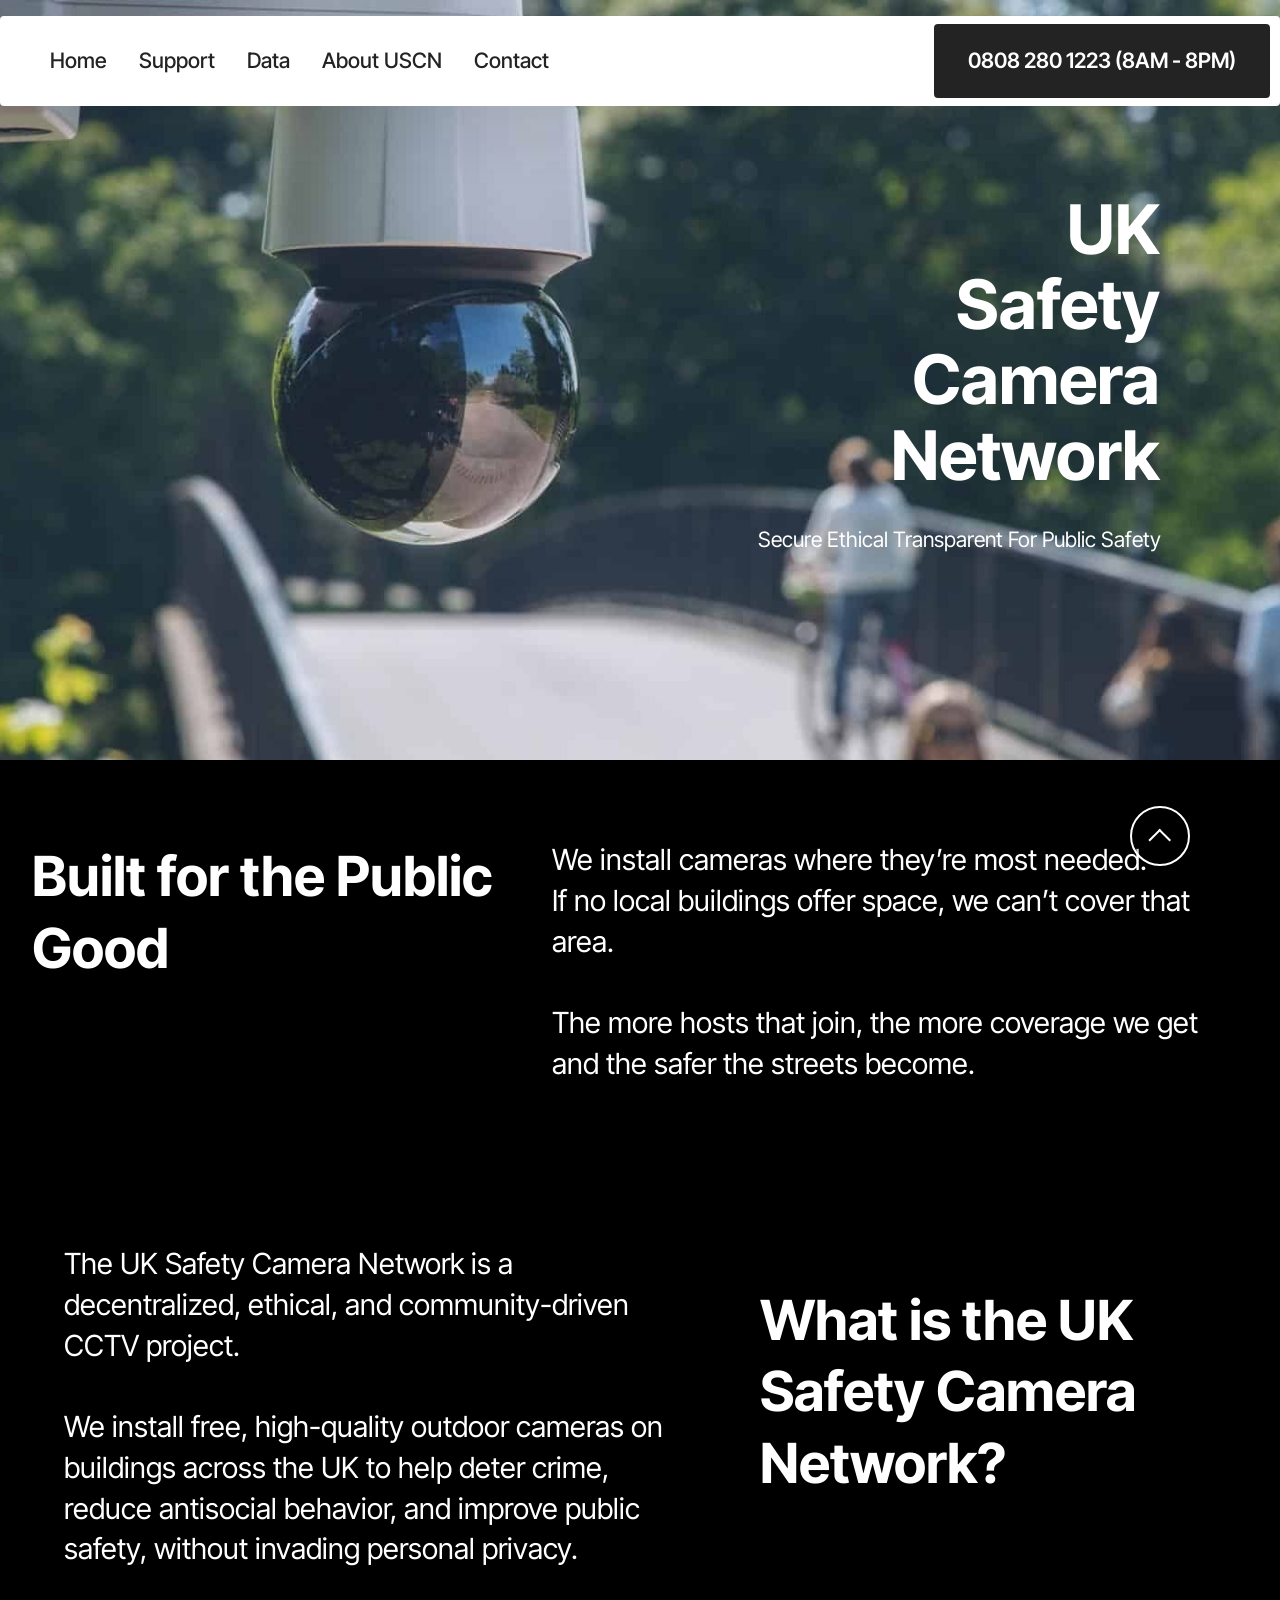
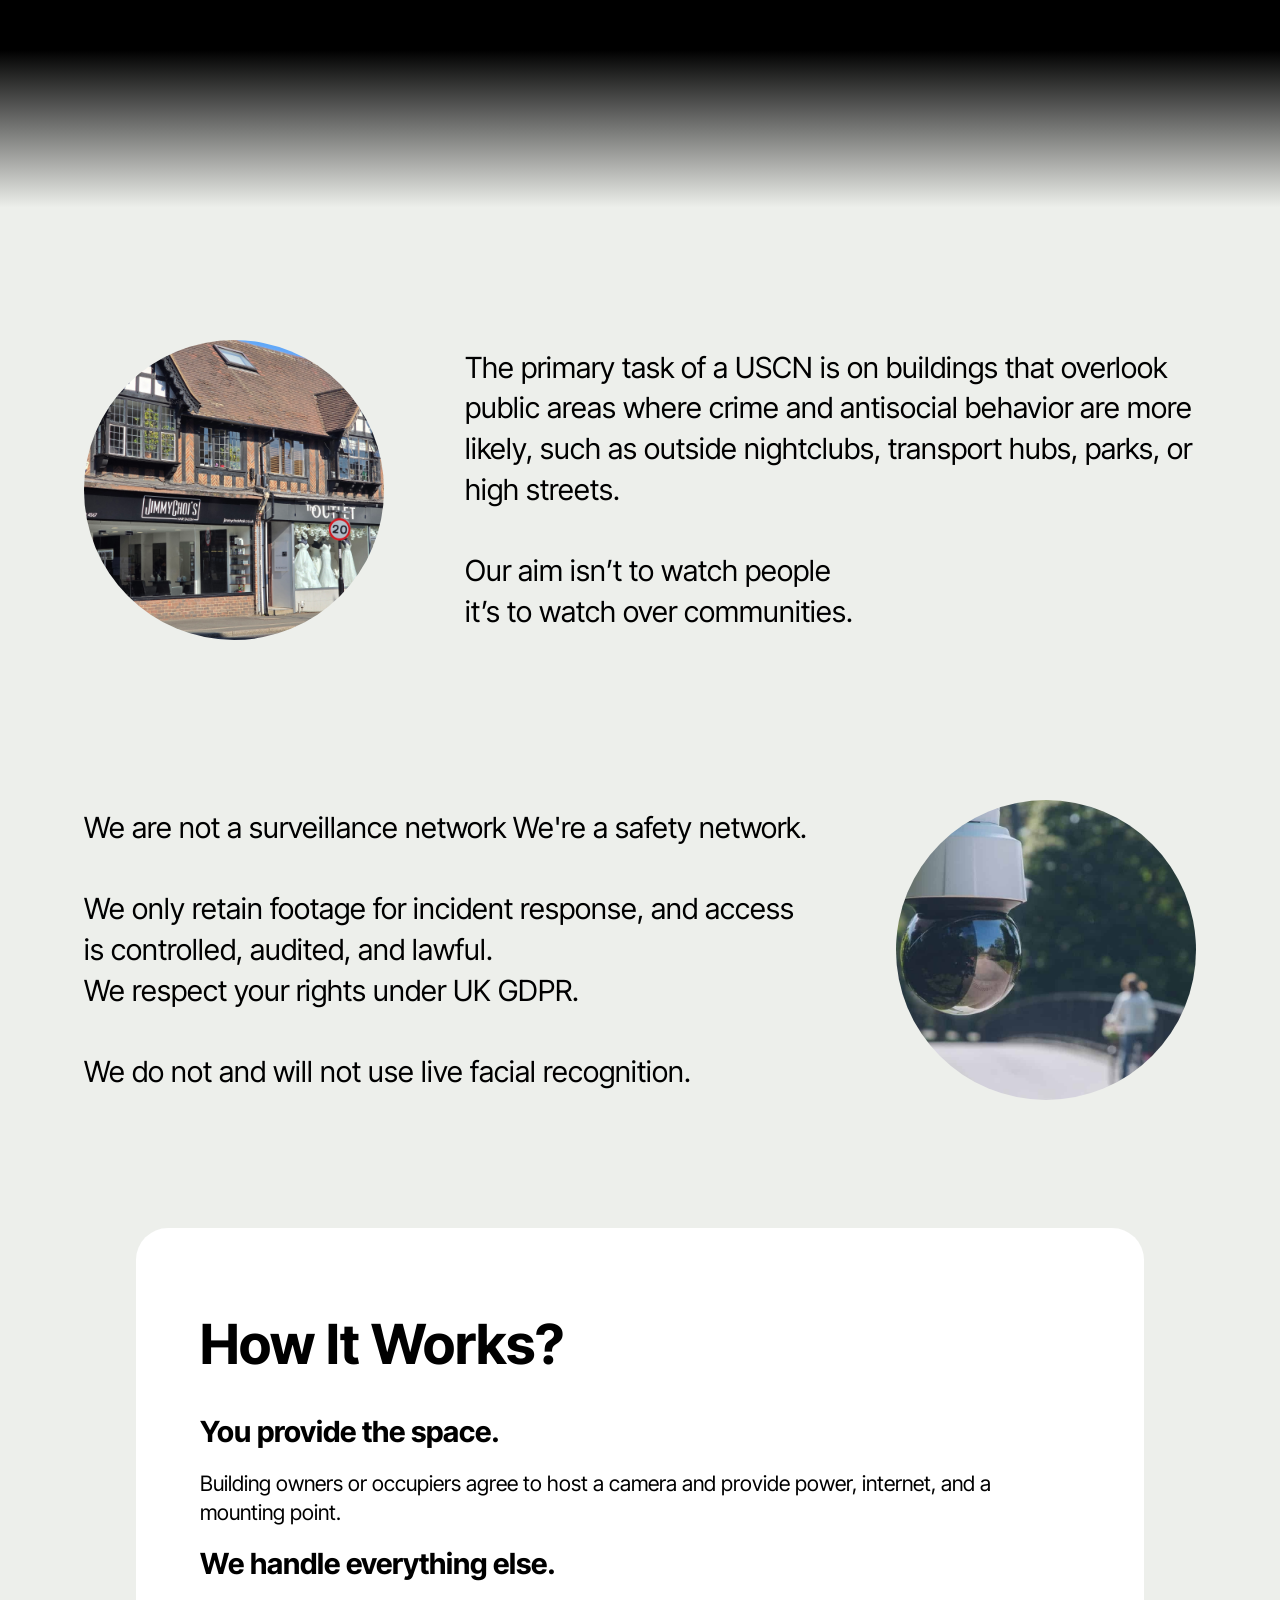
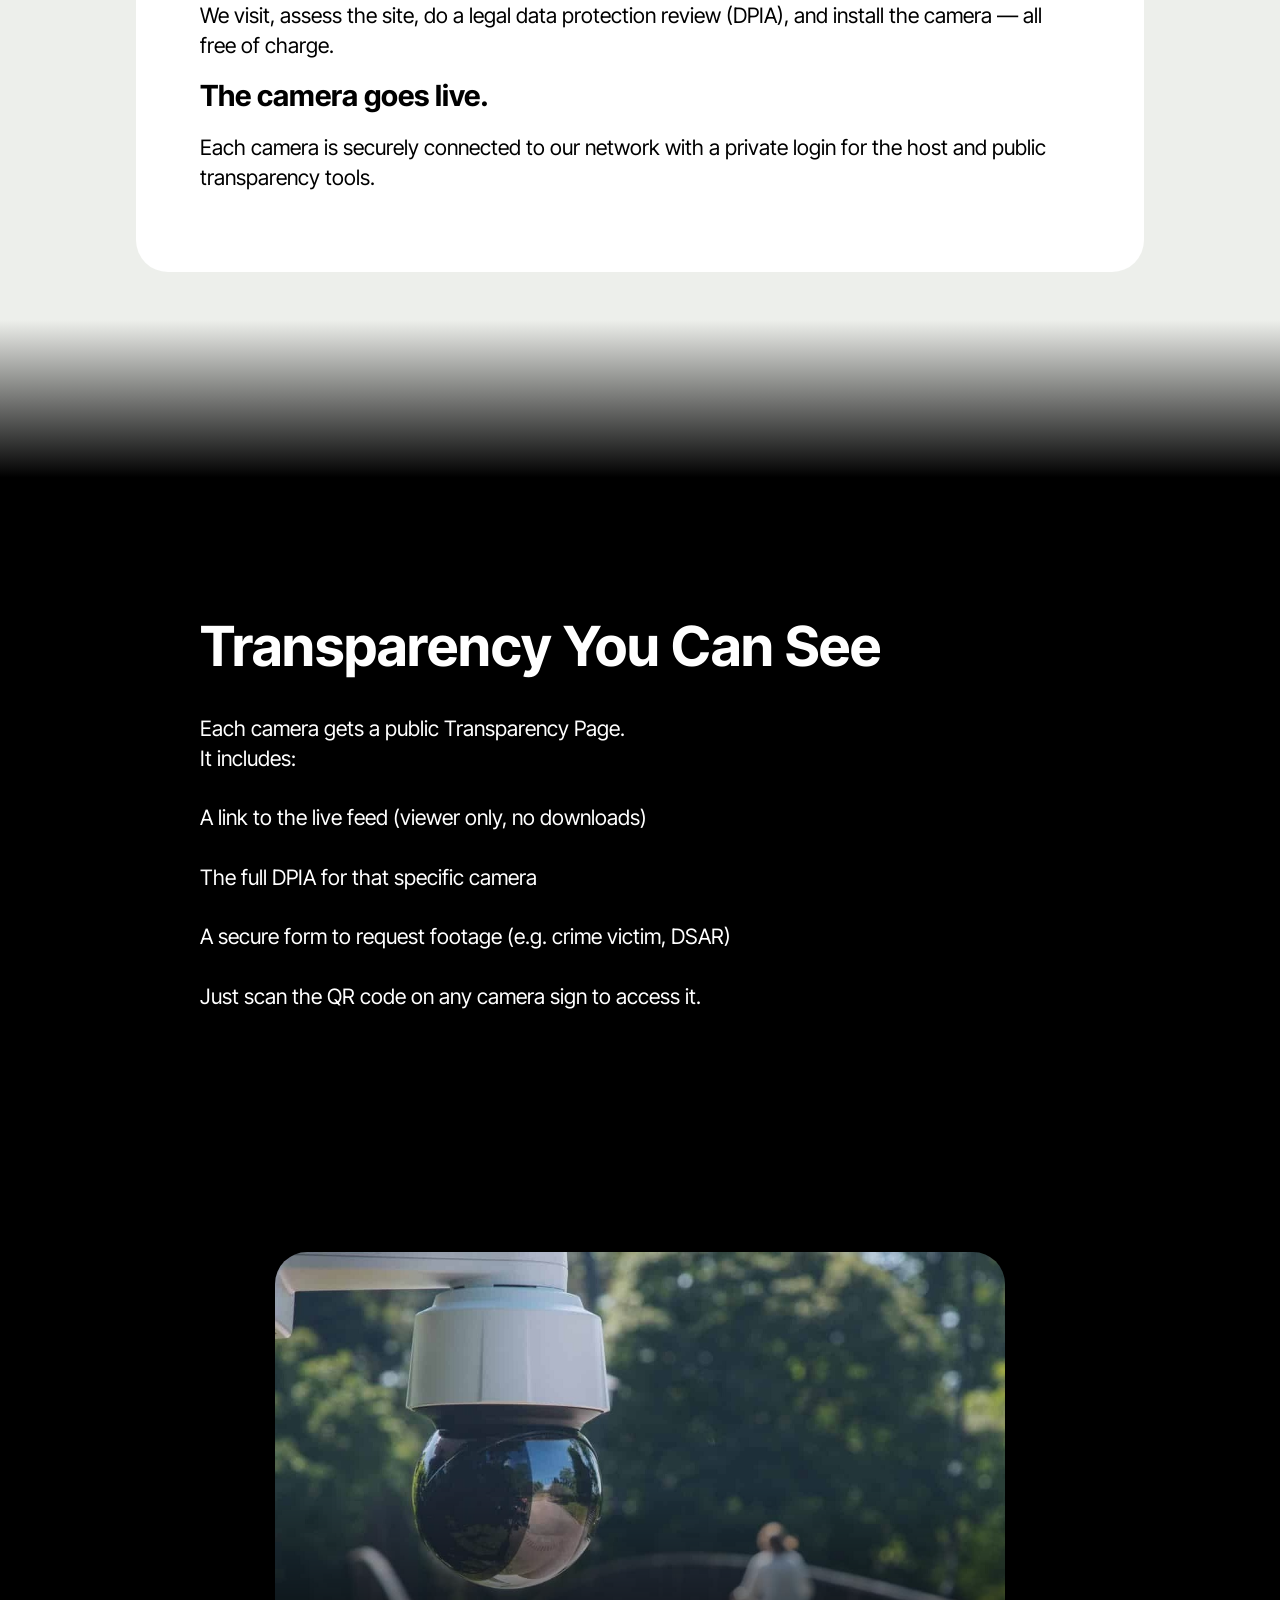
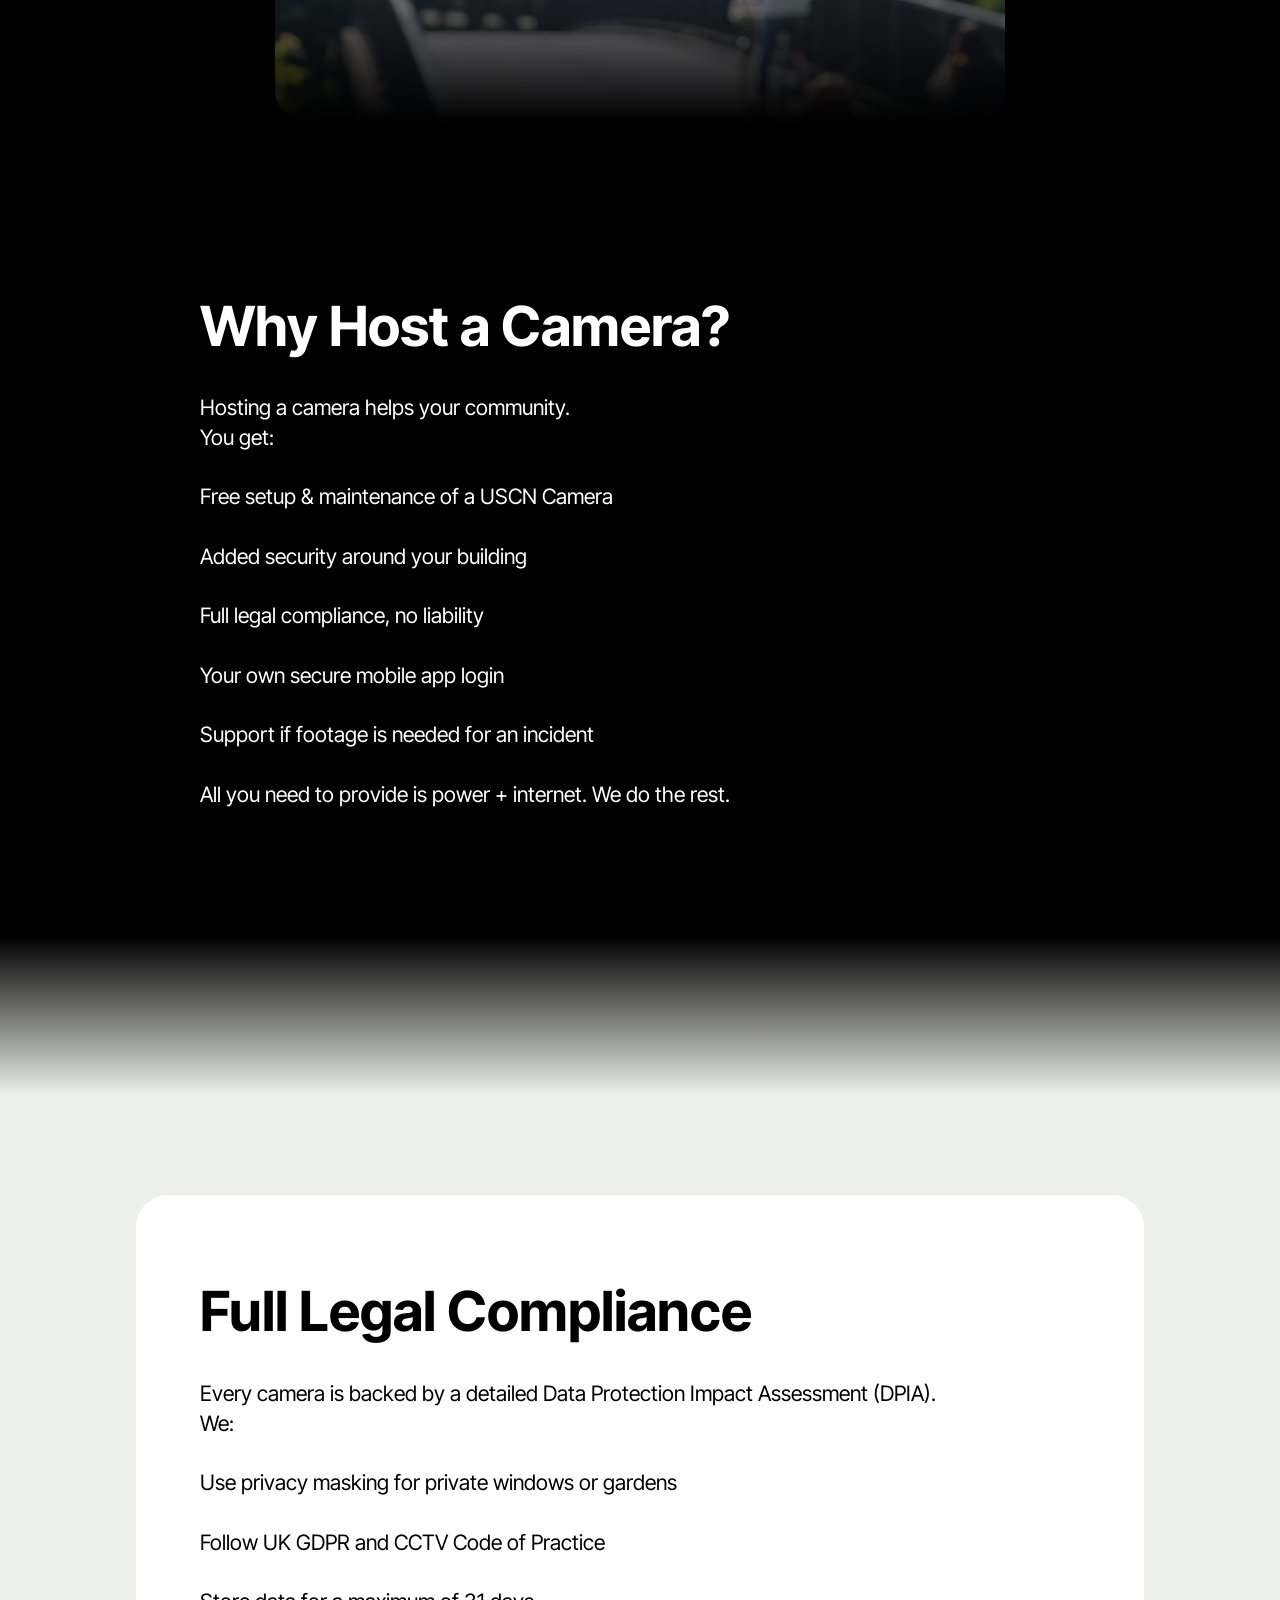
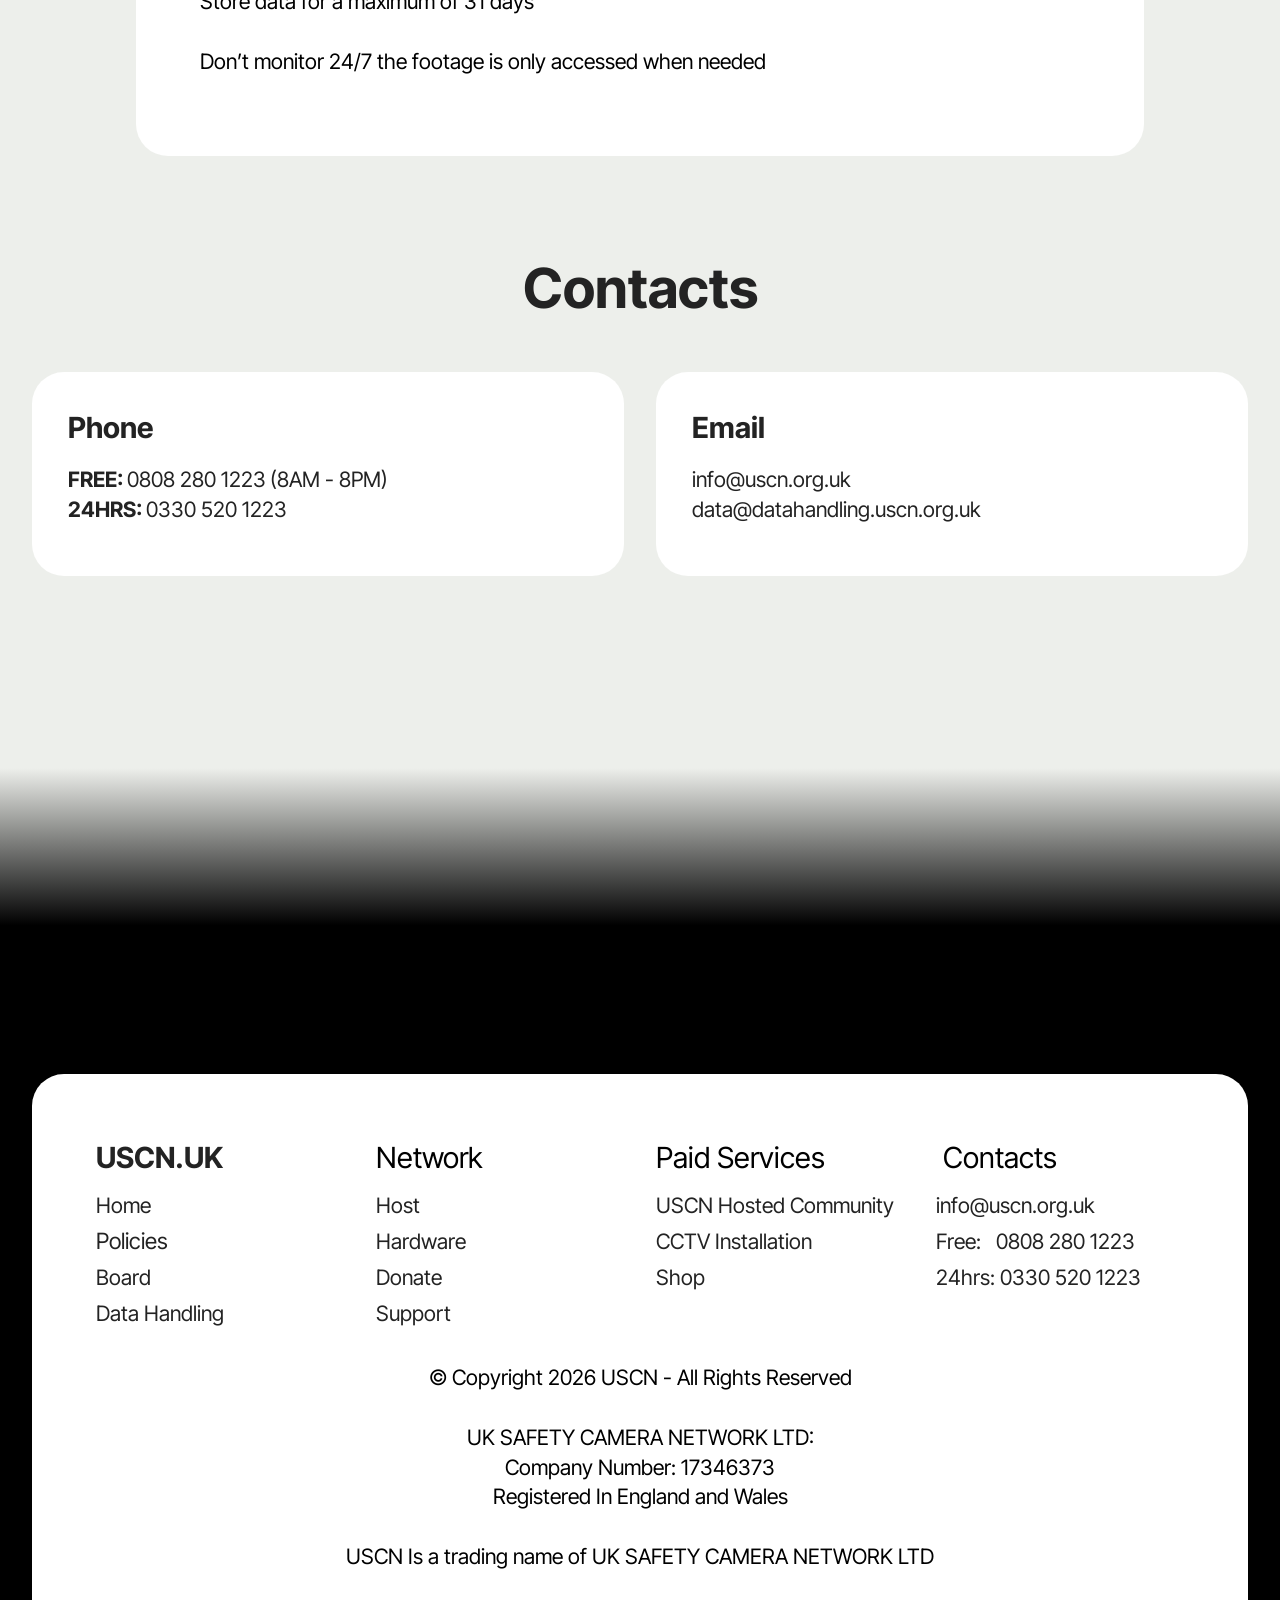
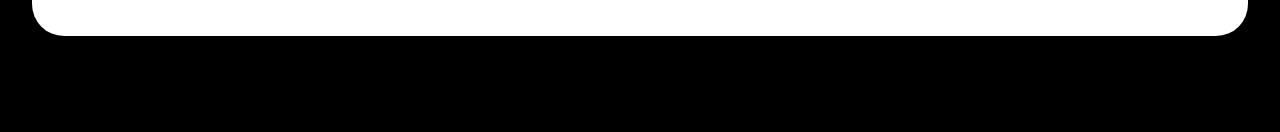
==== commit e42293e8: "khgig" ====
--- a/index.html
+++ b/index.html
@@ -26,7 +26,7 @@
   <link rel="stylesheet" href="assets/theme/css/style.css">
   <link rel="preload" href="https://fonts.googleapis.com/css?family=Inter+Tight:100,200,300,400,500,600,700,800,900,100i,200i,300i,400i,500i,600i,700i,800i,900i&display=swap" as="style" onload="this.onload=null;this.rel='stylesheet'">
   <noscript><link rel="stylesheet" href="https://fonts.googleapis.com/css?family=Inter+Tight:100,200,300,400,500,600,700,800,900,100i,200i,300i,400i,500i,600i,700i,800i,900i&display=swap"></noscript>
-  <link rel="preload" as="style" href="assets/mobirise/css/mbr-additional.css?v=FlyqIc"><link rel="stylesheet" href="assets/mobirise/css/mbr-additional.css?v=FlyqIc" type="text/css">
+  <link rel="preload" as="style" href="assets/mobirise/css/mbr-additional.css?v=VEeivd"><link rel="stylesheet" href="assets/mobirise/css/mbr-additional.css?v=VEeivd" type="text/css">
 
   
   
@@ -222,7 +222,7 @@
                                 <h2 class="mbr-section-title mbr-fonts-style display-5">We are not a surveillance network We're a safety network.<br><br>
 <div>We only retain footage for incident response, and access is controlled, audited, and lawful.
 </div><div>We respect your rights under UK GDPR.</div><br><div> 
-</div><div>We do not and will use live facial recognition.</div><div>
+</div><div>We do not and will not use live facial recognition.</div><div>
 </div><div>
 </div></h2>
                                 
@@ -433,7 +433,7 @@
             <div class="item features-without-image col-12">
               <div class="item-wrapper">
                 
-                <p class="mbr-text mbr-fonts-style display-7">Every camera is backed by a detailed Data Protection Impact Assessment (DPIA).<br>We:<br><br>Use privacy masking for private windows or gardens<br><br>Follow UK GDPR and CCTV Code of Practice<br><br>Store data for a maximum of 31 days<br><br>Don’t monitor 24/7, footage is only accessed when needed<br></p>
+                <p class="mbr-text mbr-fonts-style display-7">Every camera is backed by a detailed Data Protection Impact Assessment (DPIA).<br>We:<br><br>Use privacy masking for private windows or gardens<br><br>Follow UK GDPR and CCTV Code of Practice<br><br>Store data for a maximum of 31 days<br><br>Don’t monitor 24/7 the footage is only accessed when needed<br></p>
               </div>
             </div>
             
@@ -543,7 +543,7 @@
 			<div class="col-12 col-md-6 col-lg-3">
 				<h5 class="mbr-section-subtitle mbr-fonts-style mb-2 display-5">Paid Services</h5>
 				<ul class="list mbr-fonts-style display-7">
-					<li class="mbr-text item-wrap"><a href="https://uscn.uk/commercialsafety.html" class="text-black">Internal CCTV Network</a></li><li class="mbr-text item-wrap"><a href="https://uscn.uk" class="text-black">CCTV Installation</a></li><li class="mbr-text item-wrap"><a href="https://shop.uscn.uk" class="text-black">Shop</a></li><li class="mbr-text item-wrap"><br></li>
+					<li class="mbr-text item-wrap">USCN Hosted Community</li><li class="mbr-text item-wrap"><a href="https://uscn.uk" class="text-black">CCTV Installation</a></li><li class="mbr-text item-wrap"><a href="https://shop.uscn.uk" class="text-black">Shop</a></li><li class="mbr-text item-wrap"><br></li>
 				</ul>
 			</div>
 			<div class="col-12 col-md-6 col-lg-3">
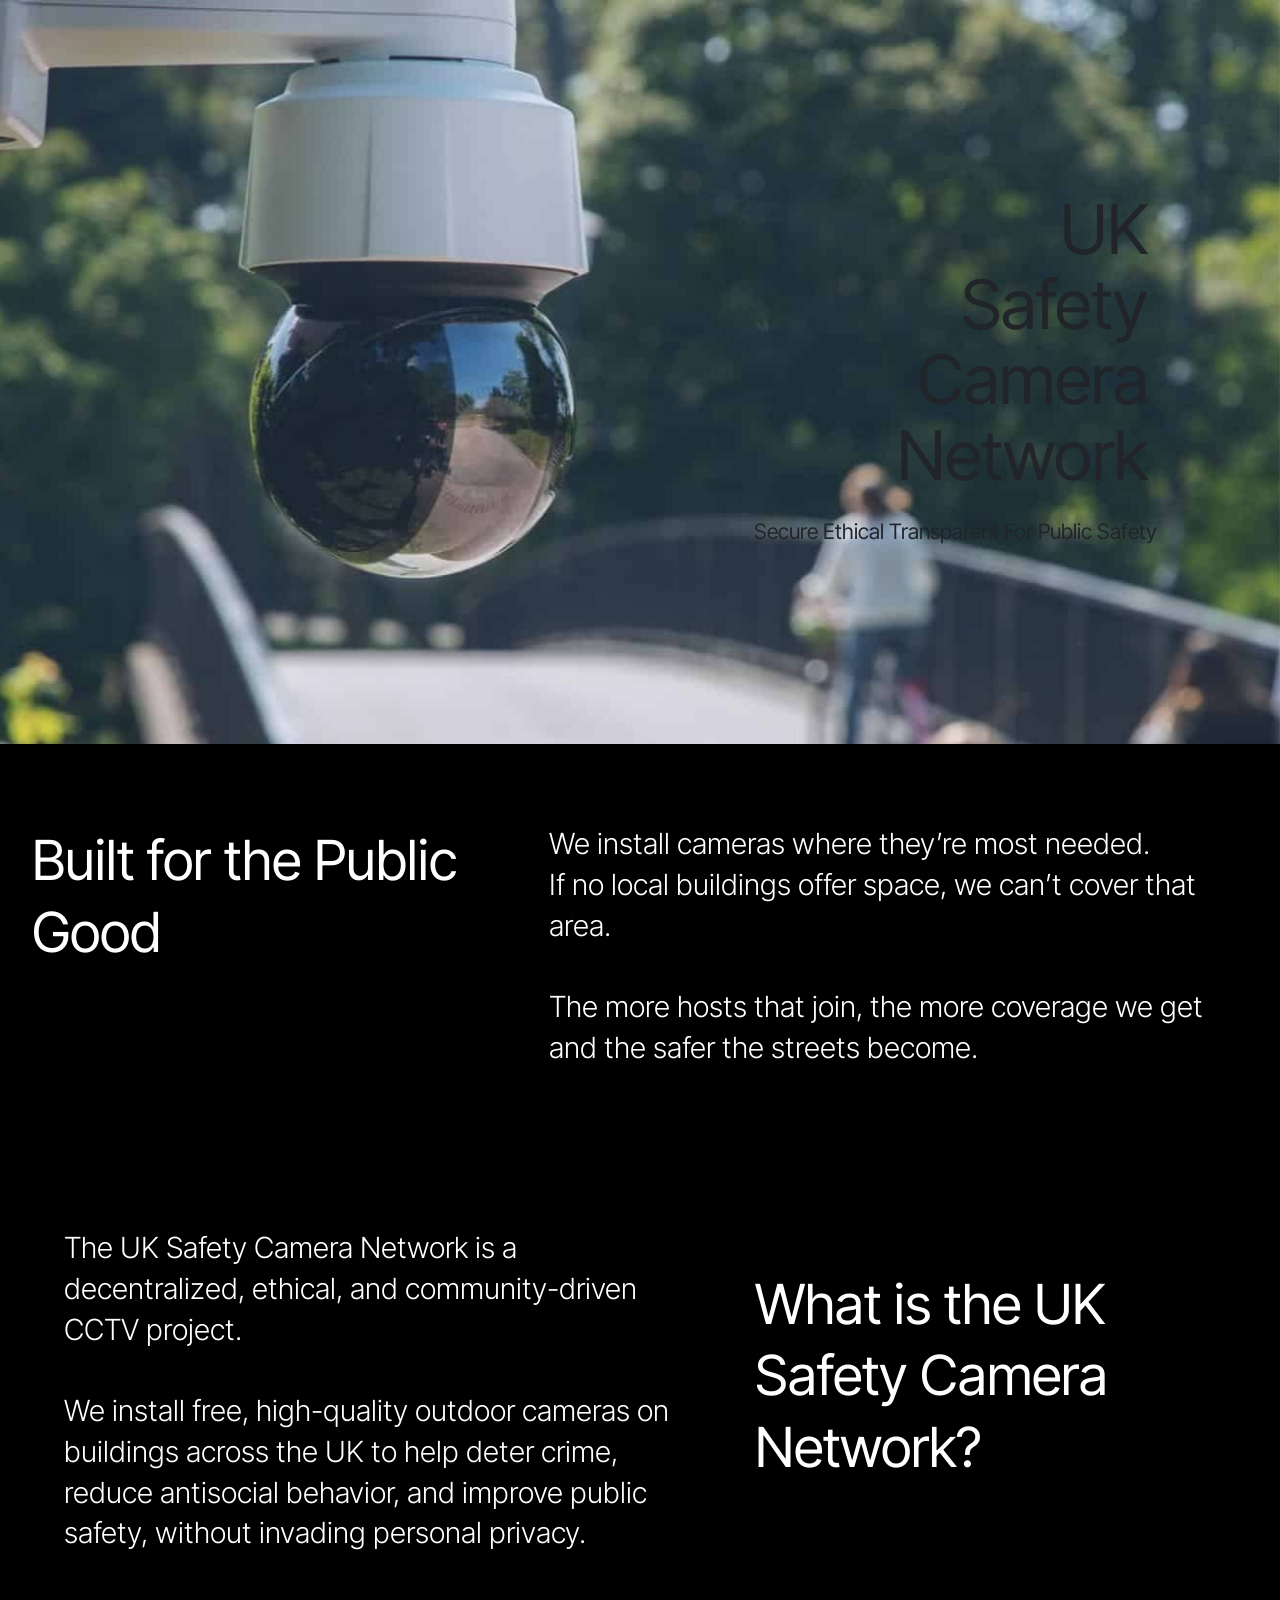
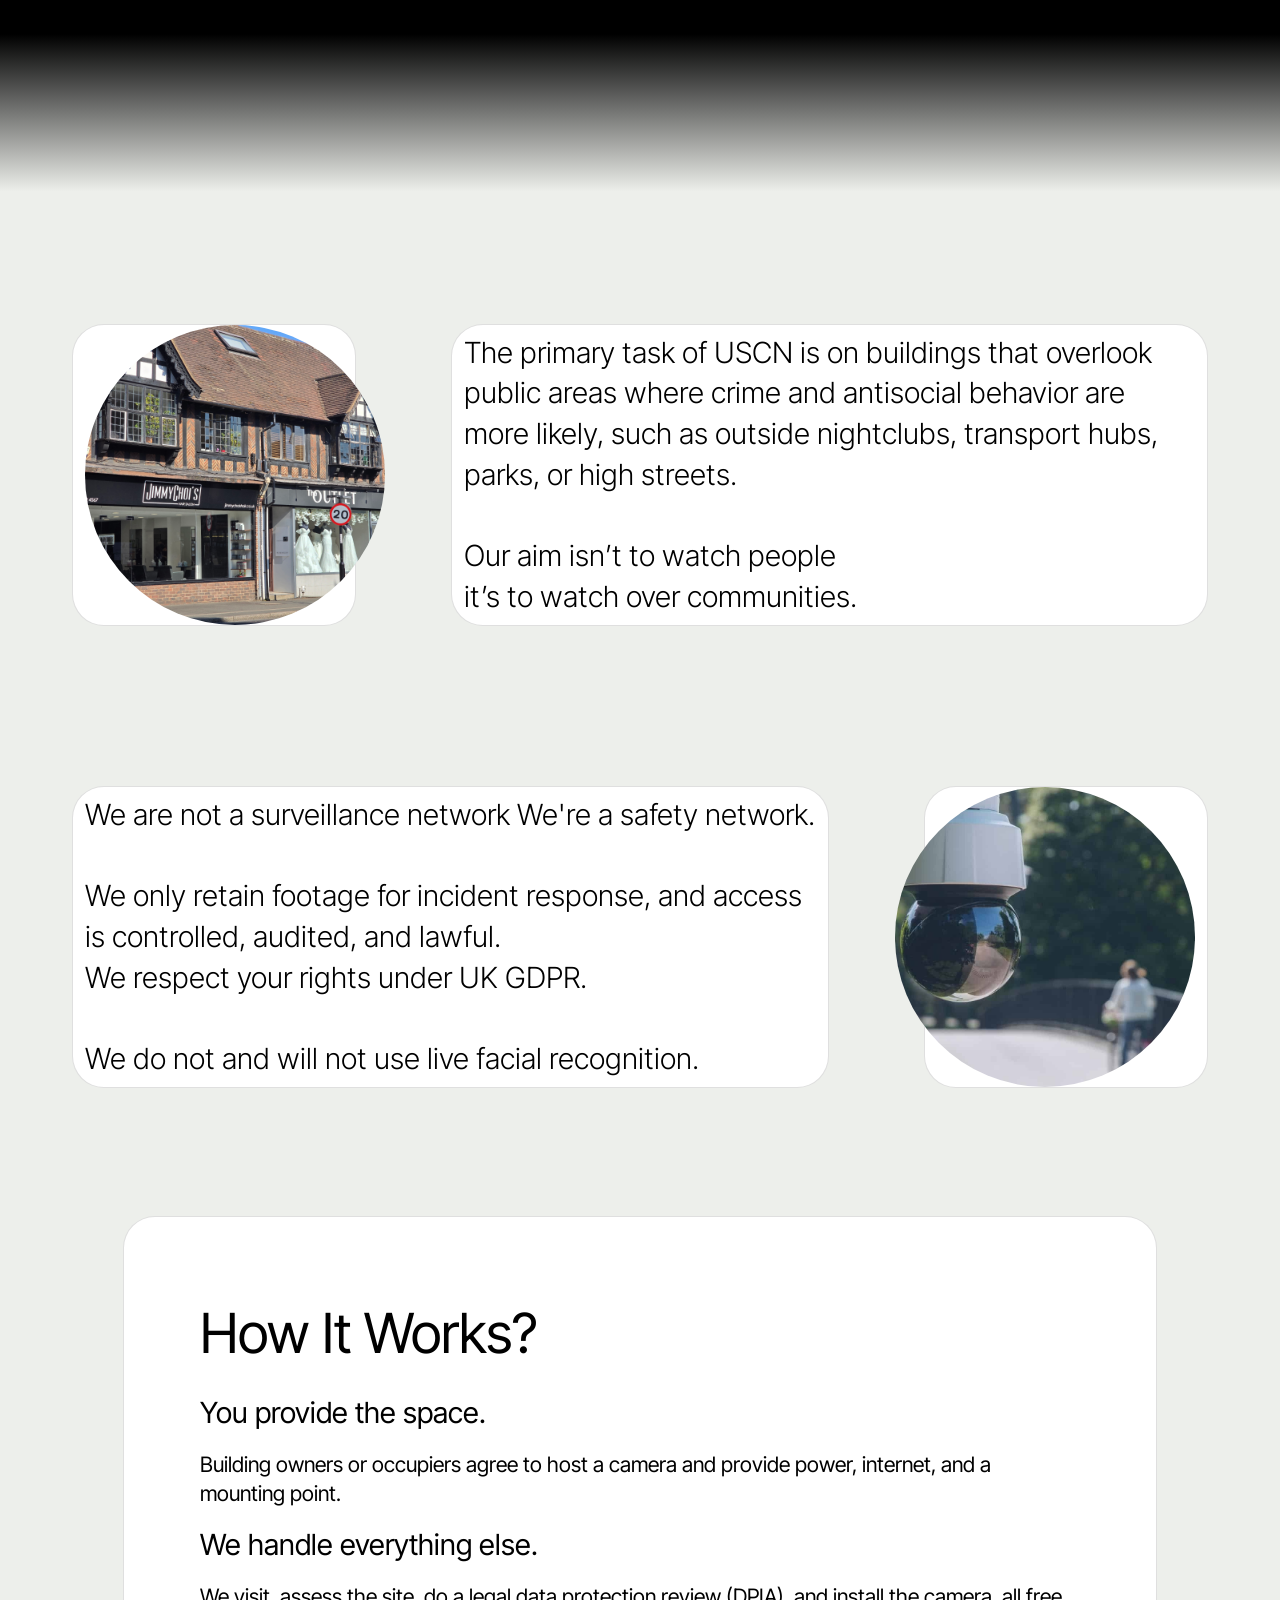
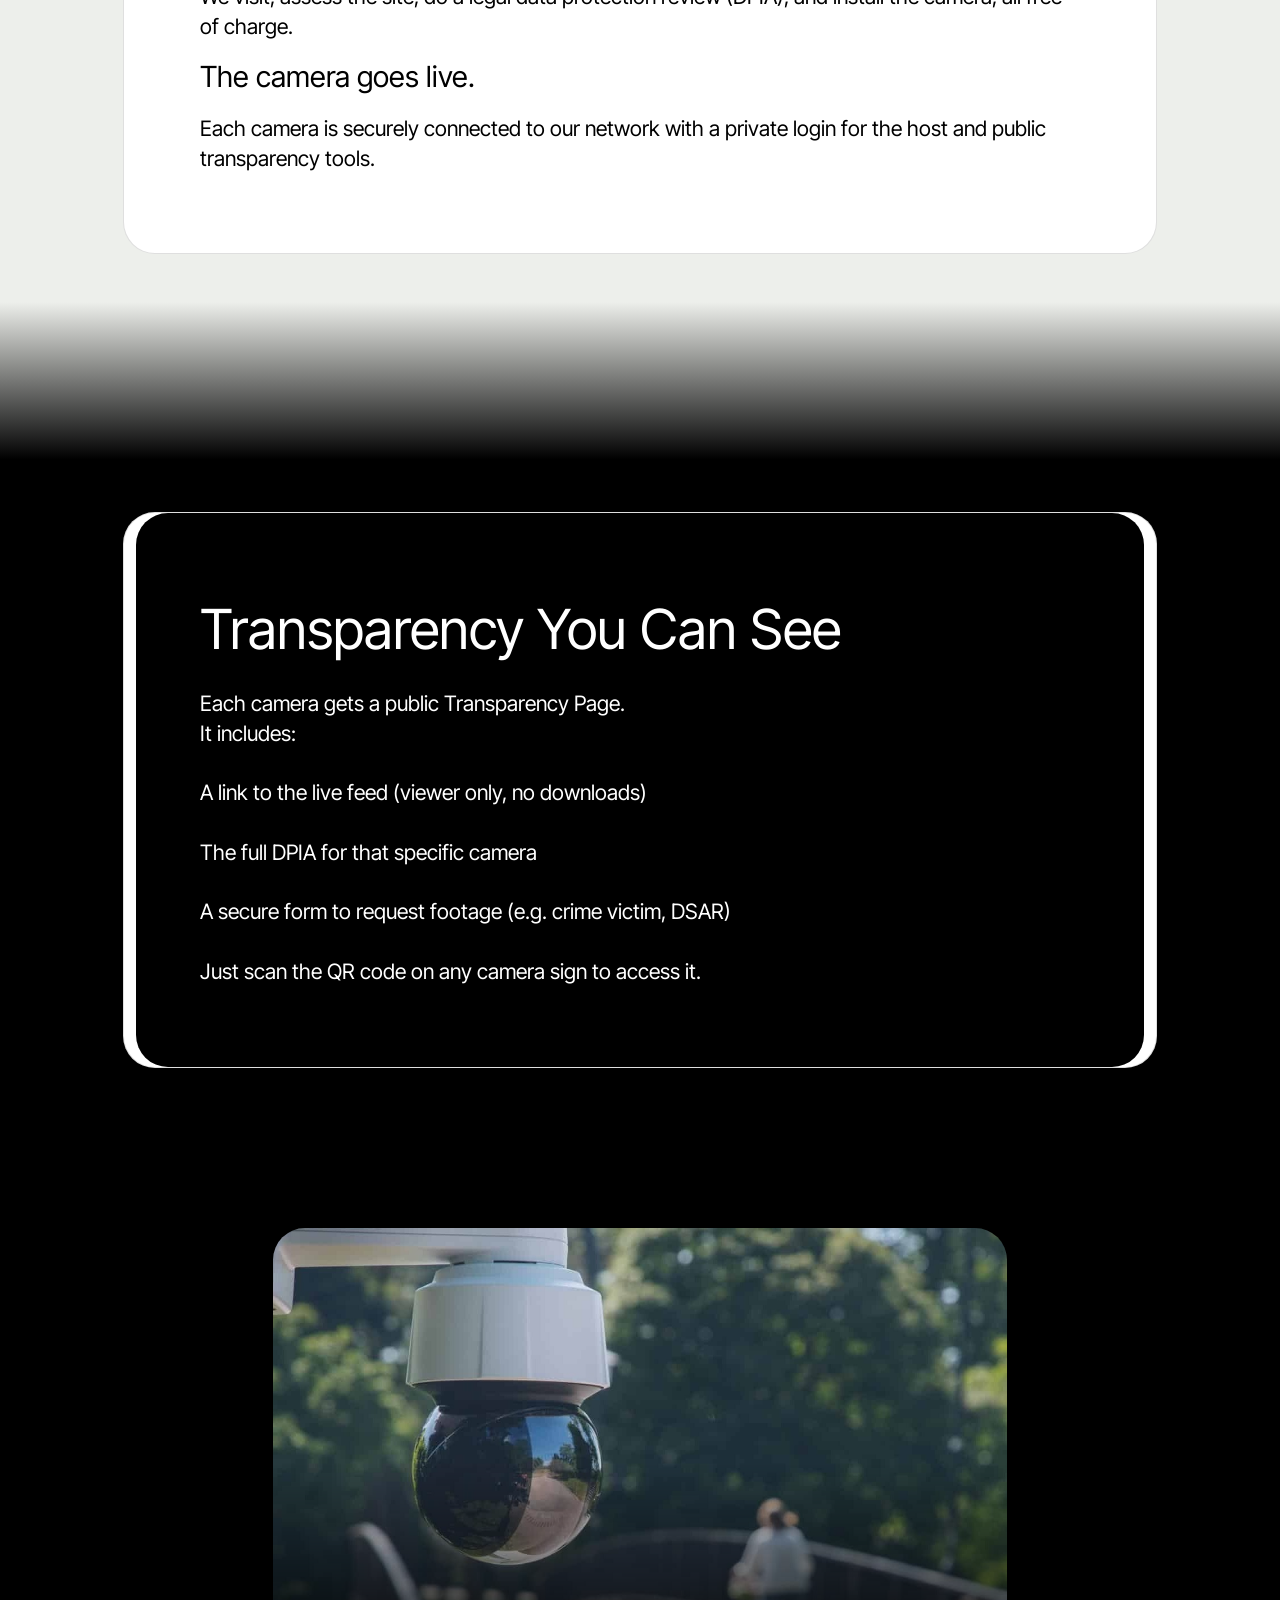
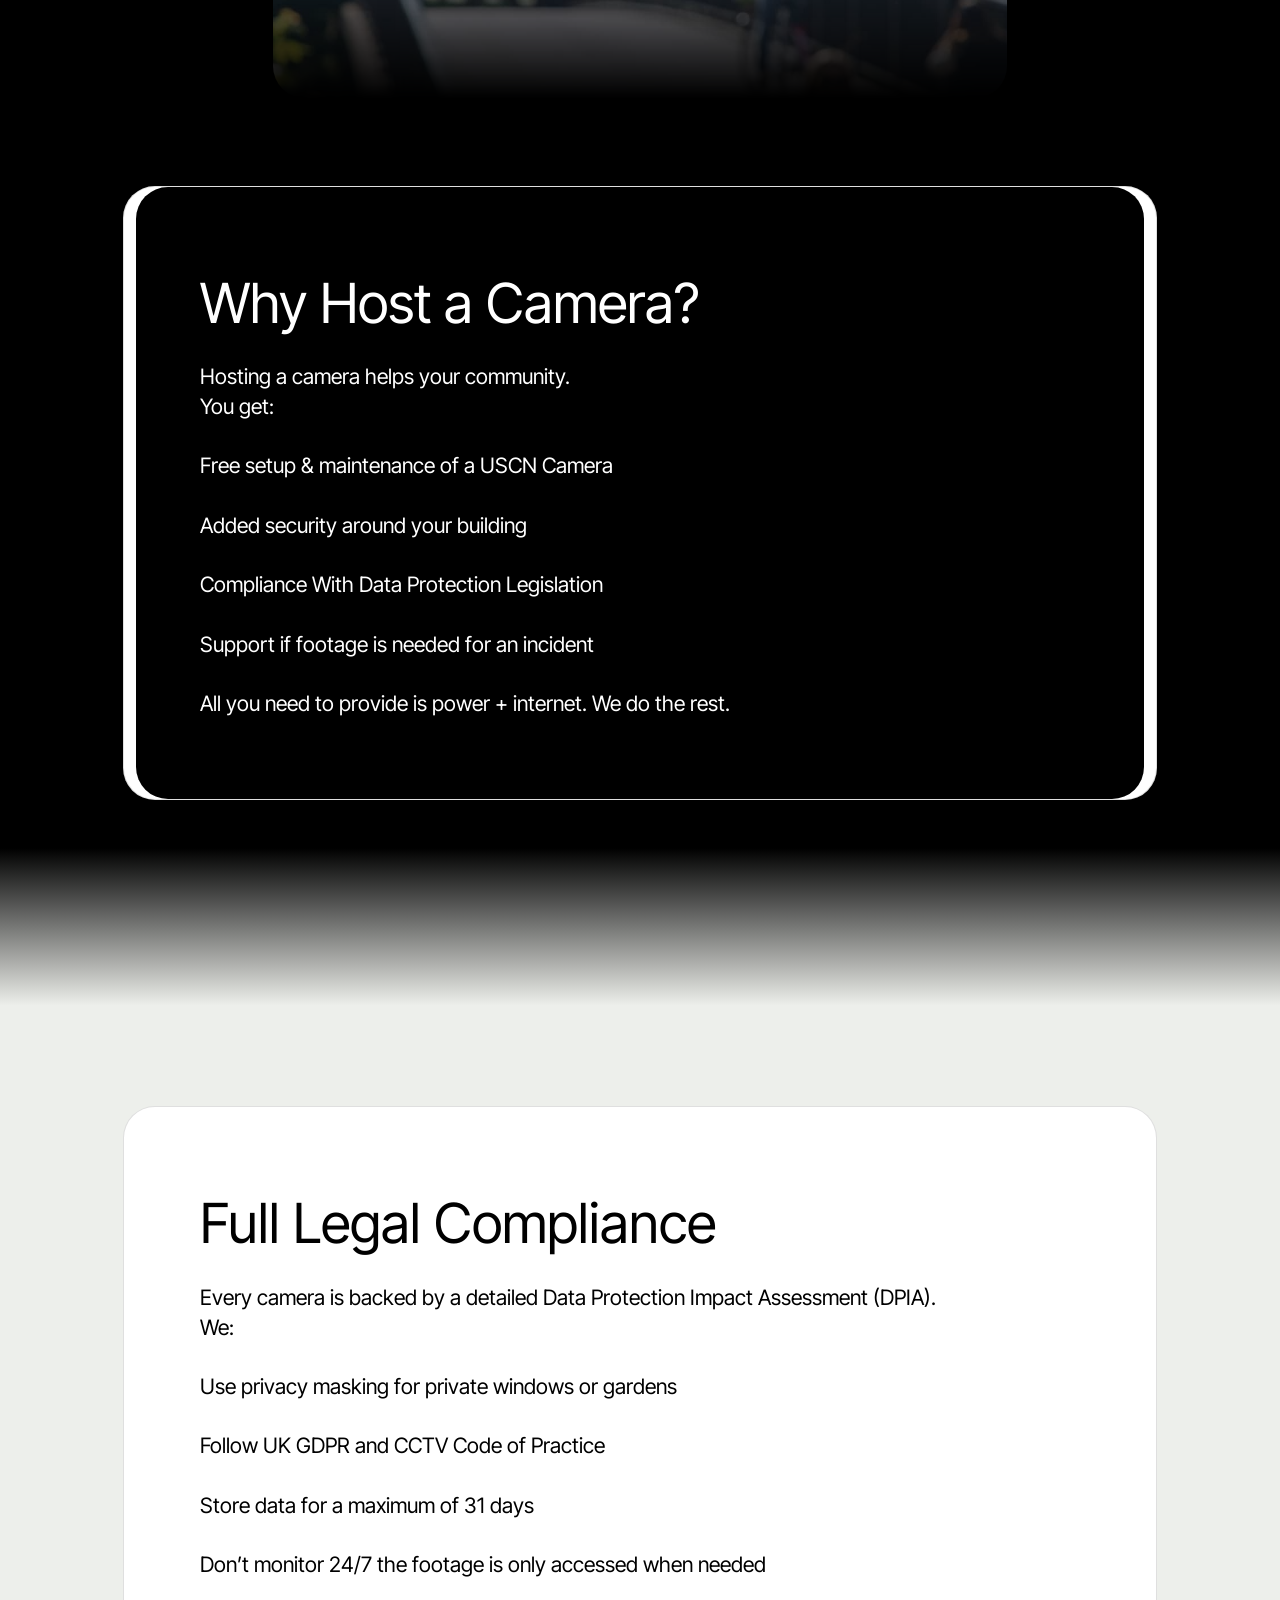
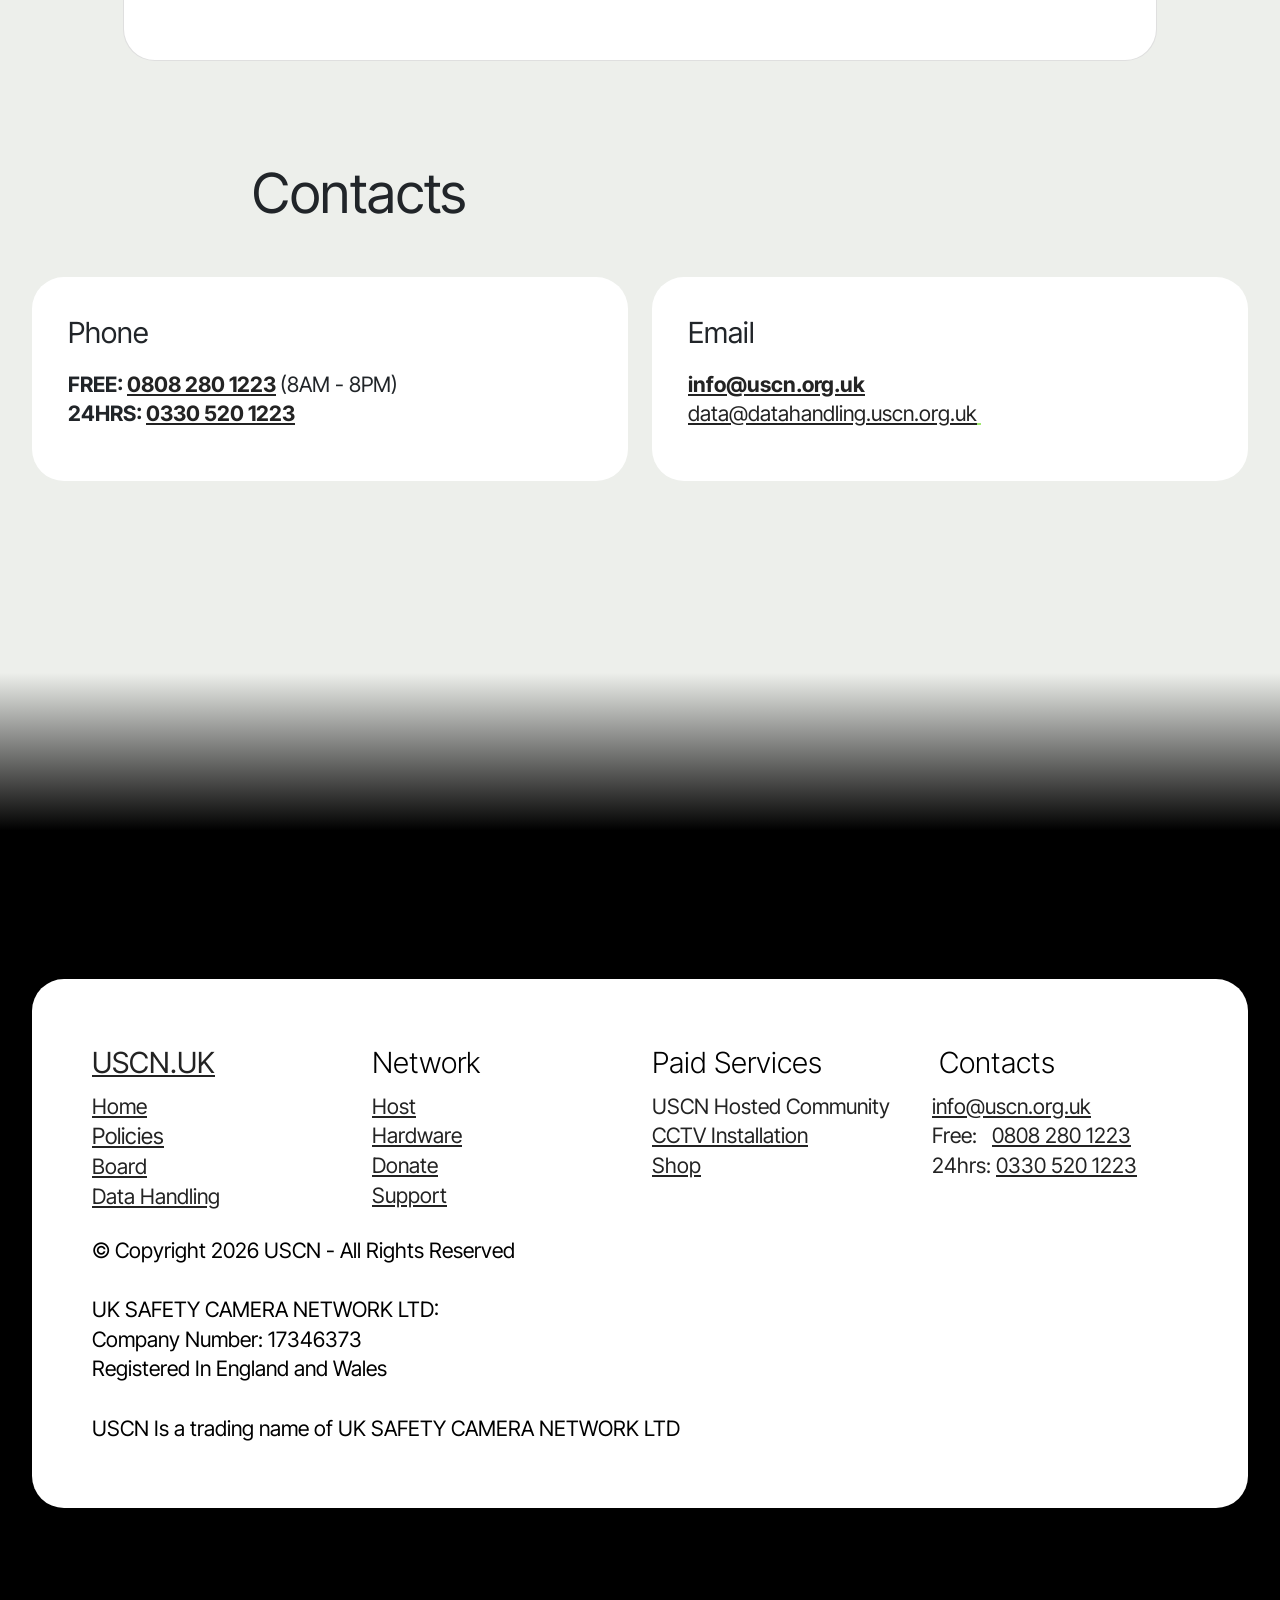
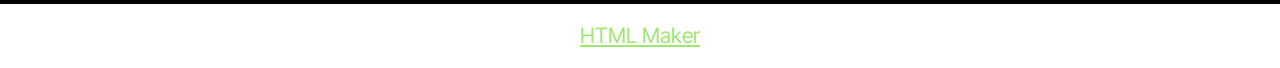
==== commit ccc80274: "j" ====
--- a/index.html
+++ b/index.html
@@ -1,10 +1,10 @@
 <!DOCTYPE html>
 <html  >
 <head>
-  
+  <!-- Site made with Mobirise Website Builder v6.1.12, https://mobirise.com -->
   <meta charset="UTF-8">
   <meta http-equiv="X-UA-Compatible" content="IE=edge">
-  
+  <meta name="generator" content="Mobirise v6.1.12, mobirise.com">
   <meta name="twitter:card" content="summary_large_image"/>
   <meta name="twitter:image:src" content="assets/images/index-meta.jpg">
   <meta property="og:image" content="assets/images/index-meta.jpg">
@@ -15,18 +15,14 @@
   
   
   <title>UK Safety Camera Network Free CCTV (Greater London and Surrounding Areas)</title>
-  <link rel="stylesheet" href="assets/web/assets/mobirise-icons2/mobirise2.css">
   <link rel="stylesheet" href="assets/bootstrap/css/bootstrap.min.css">
-  <link rel="stylesheet" href="assets/bootstrap/css/bootstrap-grid.min.css">
-  <link rel="stylesheet" href="assets/bootstrap/css/bootstrap-reboot.min.css">
   <link rel="stylesheet" href="assets/parallax/jarallax.css">
   <link rel="stylesheet" href="assets/animatecss/animate.css">
-  <link rel="stylesheet" href="assets/dropdown/css/style.css">
   <link rel="stylesheet" href="assets/socicon/css/styles.css">
   <link rel="stylesheet" href="assets/theme/css/style.css">
   <link rel="preload" href="https://fonts.googleapis.com/css?family=Inter+Tight:100,200,300,400,500,600,700,800,900,100i,200i,300i,400i,500i,600i,700i,800i,900i&display=swap" as="style" onload="this.onload=null;this.rel='stylesheet'">
   <noscript><link rel="stylesheet" href="https://fonts.googleapis.com/css?family=Inter+Tight:100,200,300,400,500,600,700,800,900,100i,200i,300i,400i,500i,600i,700i,800i,900i&display=swap"></noscript>
-  <link rel="preload" as="style" href="assets/mobirise/css/mbr-additional.css?v=VEeivd"><link rel="stylesheet" href="assets/mobirise/css/mbr-additional.css?v=VEeivd" type="text/css">
+  <link rel="preload" as="style" href="assets/mobirise/css/mbr-additional.css?v=VJOFQp"><link rel="stylesheet" href="assets/mobirise/css/mbr-additional.css?v=VJOFQp" type="text/css">
 
   
   
@@ -34,47 +30,7 @@
 </head>
 <body>
   
-  <section data-bs-version="5.1" class="menu menu3 cid-vqupBrayvI" once="menu" id="menu03-2g">
-	
-
-	<nav class="navbar navbar-dropdown navbar-fixed-top navbar-expand-lg">
-		<div class="container">
-			<div class="navbar-brand">
-				
-				
-			</div>
-			<button class="navbar-toggler" type="button" data-toggle="collapse" data-bs-toggle="collapse" data-target="#navbarSupportedContent" data-bs-target="#navbarSupportedContent" aria-controls="navbarNavAltMarkup" aria-expanded="false" aria-label="Toggle navigation">
-				<div class="hamburger">
-					<span></span>
-					<span></span>
-					<span></span>
-					<span></span>
-				</div>
-			</button>
-			<div class="collapse navbar-collapse" id="navbarSupportedContent">
-				<ul class="navbar-nav nav-dropdown navbar-nav-top-padding" data-app-modern-menu="true"><li class="nav-item">
-						<a class="nav-link link text-black text-primary display-4" href="index.html">Home</a>
-					</li>
-					<li class="nav-item">
-						<a class="nav-link link text-black show text-primary display-4" href="support.html" aria-expanded="false">Support</a>
-					</li><li class="nav-item"><a class="nav-link link text-black show text-primary display-4" href="https://datahandling.uscn.org.uk">Data</a></li><li class="nav-item"><a class="nav-link link text-black show text-primary display-4" href="https://uscn.uk/whatisuscn.html">About USCN</a></li><li class="nav-item"><a class="nav-link link text-black show text-primary display-4" href="contact.html">Contact</a></li></ul>
-				<div class="icons-menu">
-					<a class="iconfont-wrapper" href="tel:443305201223">
-						<span class="p-2 mbr-iconfont mobi-mbri-phone mobi-mbri"></span>
-					</a>
-					<a class="iconfont-wrapper" href="mailto:info@uscn.org.uk">
-						<span class="p-2 mbr-iconfont mobi-mbri-letter mobi-mbri"></span>
-					</a>
-					
-					
-				</div>
-				<div class="navbar-buttons mbr-section-btn"><a class="btn btn-black display-4" href="tel:448082801223">0808 280 1223 (8AM - 8PM)</a></div>
-			</div>
-		</div>
-	</nav>
-</section>
-
-<section data-bs-version="5.1" class="header16 cid-uSJE68zqBr mbr-parallax-background" id="header17-0">
+  <section data-bs-version="5.1" class="header16 cid-uSJE68zqBr mbr-parallax-background" id="header17-0">
   
   
   <div class="container">
@@ -187,7 +143,7 @@
                         <div class="col-12 col-lg-8 card">
 							<div class="title-wrapper">
                                 <h2 class="mbr-section-title mbr-fonts-style display-5">
-                                    The primary task of a USCN is on buildings that overlook public areas where crime and antisocial behavior are more likely, such as outside nightclubs, transport hubs, parks, or high streets.<br><br>
+                                    The primary task of USCN is on buildings that overlook public areas where crime and antisocial behavior are more likely, such as outside nightclubs, transport hubs, parks, or high streets.<br><br>
 <div>
 </div><div>Our aim isn’t to watch people
 </div><div>it’s to watch over communities.</div></h2>
@@ -259,7 +215,7 @@
             </div><div class="item features-without-image col-12">
               <div class="item-wrapper">
                 <h4 class="mbr-section-subtitle mbr-fonts-style mb-3 display-5"><strong>We handle everything else.</strong></h4>
-                <p class="mbr-text mbr-fonts-style display-7">We visit, assess the site, do a legal data protection review (DPIA), and install the camera — all free of charge.<br></p>
+                <p class="mbr-text mbr-fonts-style display-7">We visit, assess the site, do a legal data protection review (DPIA), and install the camera, all free of charge.<br></p>
               </div>
             </div><div class="item features-without-image col-12">
               <div class="item-wrapper">
@@ -376,7 +332,7 @@
             <div class="item features-without-image col-12">
               <div class="item-wrapper">
                 
-                <p class="mbr-text mbr-fonts-style display-7">Hosting a camera helps your community.<br>You get:<br><br>Free setup &amp; maintenance of a USCN Camera<br><br>Added security around your building<br><br>Full legal compliance, no liability<br><br>Your own secure mobile app login<br><br>Support if footage is needed for an incident<br><br>All you need to provide is power + internet. We do the rest.<br></p>
+                <p class="mbr-text mbr-fonts-style display-7">Hosting a camera helps your community.<br>You get:<br><br>Free setup &amp; maintenance of a USCN Camera<br><br>Added security around your building<br><br>Compliance With Data Protection Legislation<br><br>Support if footage is needed for an incident<br><br>All you need to provide is power + internet. We do the rest.<br></p>
               </div>
             </div>
             
@@ -559,16 +515,7 @@
 			</div>
 		</div>
 	</div>
-</section>
-
-
-<script src="assets/bootstrap/js/bootstrap.bundle.min.js"></script>
-  <script src="assets/parallax/jarallax.js"></script>
-  <script src="assets/smoothscroll/smooth-scroll.js"></script>
-  <script src="assets/ytplayer/index.js"></script>
-  <script src="assets/dropdown/js/navbar-dropdown.js"></script>
-  <script src="assets/theme/js/script.js"></script>
-  
+</section><section class="display-7" style="padding: 0;align-items: center;justify-content: center;flex-wrap: wrap;    align-content: center;display: flex;position: relative;height: 4rem;"><a href="https://mobiri.se/3299027" style="flex: 1 1;height: 4rem;position: absolute;width: 100%;z-index: 1;"><img alt="" style="height: 4rem;" src="[data-uri]"></a><p style="margin: 0;text-align: center;" class="display-7">&#8204;</p><a style="z-index:1" href="https://mobirise.com/html-builder.html">HTML Maker</a></section><script src="assets/bootstrap/js/bootstrap.bundle.min.js"></script>  <script src="assets/parallax/jarallax.js"></script>  <script src="assets/smoothscroll/smooth-scroll.js"></script>  <script src="assets/ytplayer/index.js"></script>  <script src="assets/theme/js/script.js"></script>  
   
   
  <div id="scrollToTop" class="scrollToTop mbr-arrow-up"><a style="text-align: center;"><i class="mbr-arrow-up-icon mbr-arrow-up-icon-cm cm-icon cm-icon-smallarrow-up"></i></a></div>
--- a/assets/mobirise/css/mbr-additional.css
+++ b/assets/mobirise/css/mbr-additional.css
@@ -10,7 +10,8 @@
 .slide-content,
 .plan,
 .card,
-.item-wrapper {
+.item-wrapper,
+.item-wrapper .mbr-overlay {
   border-radius: 2rem !important;
 }
 .video-wrapper {
@@ -752,580 +753,10 @@
     padding-right: 16px;
   }
 }
-.cid-vqupBrayvI {
-  z-index: 1000;
-  width: 100%;
-}
-.cid-vqupBrayvI .dropdown-item:before {
-  font-family: Moririse2 !important;
-  content: "\e966";
-  display: inline-block;
-  width: 0;
-  position: absolute;
-  left: 1rem;
-  top: 0.5rem;
-  margin-right: 0.5rem;
-  line-height: 1;
-  font-size: inherit;
-  vertical-align: middle;
-  text-align: center;
-  overflow: hidden;
-  transform: scale(0, 1);
-  transition: all 0.25s ease-in-out;
-}
-@media (max-width: 767px) {
-  .cid-vqupBrayvI .navbar-toggler {
-    transform: scale(0.8);
-  }
-}
-.cid-vqupBrayvI .navbar-nav {
-  margin: auto;
-  margin-left: 0;
-}
-@media (min-width: 992px) {
-  .cid-vqupBrayvI .navbar-nav {
-    max-width: 45%;
-  }
-}
-.cid-vqupBrayvI .navbar-nav .nav-item {
-  padding: 0 !important;
-  transition: .3s all !important;
-}
-.cid-vqupBrayvI .navbar-nav .nav-item .nav-link {
-  padding: 16px !important;
-  margin: 0 !important;
-  border-radius: 1rem !important;
-  transition: .3s all !important;
-  border-radius: 4px !important;
-}
-.cid-vqupBrayvI .navbar-nav .nav-item .nav-link:hover {
-  background-color: rgba(27, 31, 10, 0.06);
-}
-.cid-vqupBrayvI .navbar-nav .open .nav-link::after {
-  transform: rotate(180deg);
-}
-@media (min-width: 992px) {
-  .cid-vqupBrayvI .navbar-nav .open .nav-link::before {
-    content: "";
-    width: 100%;
-    height: 20px;
-    top: 100%;
-    background: transparent;
-    position: absolute;
-  }
-}
-.cid-vqupBrayvI .navbar-nav .dropdown-item {
-  padding: 12px !important;
-  border-radius: 0.5rem !important;
-  margin: 0 8px !important;
-  transition: .3s all !important;
-  border-radius: 4px !important;
-}
-.cid-vqupBrayvI .navbar-nav .dropdown-item:hover {
-  background-color: rgba(27, 31, 10, 0.06);
-}
-@media (min-width: 992px) {
-  .cid-vqupBrayvI .navbar-nav {
-    padding-left: 1.5rem;
-  }
-}
-@media (min-width: 992px) {
-  .cid-vqupBrayvI .navbar-nav {
-    padding-left: 1.5rem;
-  }
-}
-.cid-vqupBrayvI .navbar-logo {
-  padding-left: 1rem;
-  margin: 0 !important;
-}
-@media (min-width: 992px) {
-  .cid-vqupBrayvI .navbar-logo {
-    position: absolute;
-    left: 50%;
-    top: 50%;
-    transform: translate(-50%, -50%);
-  }
-}
-@media (max-width: 767px) {
-  .cid-vqupBrayvI .navbar-logo {
-    padding-left: 1rem;
-  }
-}
-.cid-vqupBrayvI .navbar-brand {
-  flex-shrink: 0;
-  align-items: center;
-  margin-right: 0;
-  padding: 10px 0;
-  transition: all 0.3s;
-  word-break: break-word;
-  z-index: 1;
-}
-.cid-vqupBrayvI .navbar-brand img {
-  max-width: 100%;
-  max-height: 100%;
-  border-radius: 0px !important;
-}
-.cid-vqupBrayvI .navbar-brand .navbar-caption {
-  line-height: inherit !important;
-}
-.cid-vqupBrayvI .navbar-brand .navbar-logo a {
-  outline: none;
-}
-.cid-vqupBrayvI .nav-link {
-  width: fit-content;
-  position: relative;
-}
-.cid-vqupBrayvI .navbar-caption {
-  padding-left: 2rem;
-  padding-right: .5rem;
-}
-@media (max-width: 767px) {
-  .cid-vqupBrayvI .navbar-caption {
-    padding-left: 1rem;
-  }
-}
-@media (max-width: 767px) {
-  .cid-vqupBrayvI .nav-dropdown {
-    padding-bottom: 0.5rem;
-  }
-}
-.cid-vqupBrayvI .nav-dropdown .link.dropdown-toggle::after {
-  margin-left: 0.5rem;
-  margin-top: 0.2rem;
-  transition: .3s all;
-}
-.cid-vqupBrayvI .container {
-  display: flex;
-  height: 90px;
-  position: relative;
-  padding: 0.5rem 0.6rem;
-  flex-wrap: nowrap;
-  left: 0;
-  right: 0;
-  -webkit-box-pack: justify;
-  -ms-flex-pack: justify;
-  justify-content: flex-end;
-  -webkit-box-align: center;
-  -webkit-align-items: center;
-  -ms-flex-align: center;
-  align-items: center;
-  border-radius: 100vw;
-  margin-top: 1rem;
-  background-color: #ffffff;
-  box-shadow: 0 30px 60px 0 rgba(27, 31, 10, 0.08);
-  border-radius: 4px !important;
-}
-@media (max-width: 992px) {
-  .cid-vqupBrayvI .container {
-    padding-right: 2rem;
-  }
-}
-@media (max-width: 767px) {
-  .cid-vqupBrayvI .container {
-    width: 95%;
-    height: 56px !important;
-    padding-right: 1rem;
-    margin-top: 0rem;
-  }
-}
-.cid-vqupBrayvI .iconfont-wrapper {
-  color: #000000 !important;
-  font-size: 1.5rem;
-  padding-right: 0.5rem;
-}
-.cid-vqupBrayvI .dropdown-menu {
-  flex-wrap: wrap;
-  flex-direction: column;
-  max-width: 100%;
-  padding: 12px 4px !important;
-  border-radius: 1.5rem;
-  transition: .3s all !important;
-  min-width: auto;
-  background: #ffffff;
-  border-radius: 4px !important;
-}
-.cid-vqupBrayvI .nav-item:focus,
-.cid-vqupBrayvI .nav-link:focus {
-  outline: none;
-}
-.cid-vqupBrayvI .dropdown .dropdown-menu .dropdown-item {
-  width: auto;
-  transition: all 0.25s ease-in-out;
-}
-.cid-vqupBrayvI .dropdown .dropdown-menu .dropdown-item::after {
-  right: 0.5rem;
-}
-.cid-vqupBrayvI .dropdown .dropdown-menu .dropdown-item .mbr-iconfont {
-  margin-right: 0.5rem;
-  vertical-align: sub;
-}
-.cid-vqupBrayvI .dropdown .dropdown-menu .dropdown-item .mbr-iconfont:before {
-  display: inline-block;
-  transform: scale(1, 1);
-  transition: all 0.25s ease-in-out;
-}
-.cid-vqupBrayvI .collapsed .dropdown-menu .dropdown-item:before {
-  display: none;
-}
-.cid-vqupBrayvI .collapsed .dropdown .dropdown-menu .dropdown-item {
-  padding: 0.235em 1.5em 0.235em 1.5em !important;
-  transition: none;
-  margin: 0 !important;
-}
-.cid-vqupBrayvI .navbar {
-  min-height: 90px;
-  transition: all 0.3s;
-  border-bottom: 1px solid transparent;
-  background: transparent !important;
-  padding: 0 !important;
-  border: none !important;
-  box-shadow: none !important;
-  border-radius: 0 !important;
-}
-.cid-vqupBrayvI .navbar.opened {
-  transition: all 0.3s;
-}
-.cid-vqupBrayvI .navbar .dropdown-item {
-  padding: 0.5rem 1.8rem;
-}
-.cid-vqupBrayvI .navbar .navbar-logo img {
-  width: auto;
-}
-.cid-vqupBrayvI .navbar .navbar-collapse {
-  justify-content: flex-end;
-}
-.cid-vqupBrayvI .navbar.collapsed {
-  justify-content: center;
-}
-.cid-vqupBrayvI .navbar.collapsed .nav-item .nav-link::before {
-  display: none;
-}
-.cid-vqupBrayvI .navbar.collapsed.opened .dropdown-menu {
-  top: 0;
-}
-.cid-vqupBrayvI .navbar.collapsed .dropdown-menu .dropdown-submenu {
-  left: 0 !important;
-}
-.cid-vqupBrayvI .navbar.collapsed .dropdown-menu .dropdown-item:after {
-  right: auto;
-}
-.cid-vqupBrayvI .navbar.collapsed .dropdown-menu .dropdown-toggle[data-toggle="dropdown-submenu"]:after {
-  margin-left: 0.5rem;
-  margin-top: 0.2rem;
-  border-top: 0.35em solid;
-  border-right: 0.35em solid transparent;
-  border-left: 0.35em solid transparent;
-  border-bottom: 0;
-  top: 41%;
-}
-.cid-vqupBrayvI .navbar.collapsed ul.navbar-nav li {
-  margin: auto;
-}
-.cid-vqupBrayvI .navbar.collapsed .dropdown-menu .dropdown-item {
-  padding: 0.25rem 1.5rem;
-  text-align: center;
-}
-.cid-vqupBrayvI .navbar.collapsed .icons-menu {
-  padding-left: 0;
-  padding-right: 0;
-  padding-top: 0.5rem;
-  padding-bottom: 0.5rem;
-}
-@media (max-width: 767px) {
-  .cid-vqupBrayvI .navbar {
-    min-height: 72px;
-  }
-  .cid-vqupBrayvI .navbar .navbar-logo img {
-    height: 2rem !important;
-  }
-}
-@media (max-width: 991px) {
-  .cid-vqupBrayvI .navbar .nav-item .nav-link::before {
-    display: none;
-  }
-  .cid-vqupBrayvI .navbar.opened .dropdown-menu {
-    top: 0;
-  }
-  .cid-vqupBrayvI .navbar .dropdown-menu .dropdown-submenu {
-    left: 0 !important;
-  }
-  .cid-vqupBrayvI .navbar .dropdown-menu .dropdown-item:after {
-    right: auto;
-  }
-  .cid-vqupBrayvI .navbar .dropdown-menu .dropdown-toggle[data-toggle="dropdown-submenu"]:after {
-    margin-left: 0.5rem;
-    margin-top: 0.2rem;
-    border-top: 0.35em solid;
-    border-right: 0.35em solid transparent;
-    border-left: 0.35em solid transparent;
-    border-bottom: 0;
-    top: 40%;
-  }
-  .cid-vqupBrayvI .navbar .dropdown-menu .dropdown-item {
-    padding: 0.25rem 1.5rem !important;
-    text-align: center;
-  }
-  .cid-vqupBrayvI .navbar .navbar-brand {
-    flex-shrink: initial;
-    flex-basis: auto;
-    word-break: break-word;
-    padding-right: 10px;
-  }
-  .cid-vqupBrayvI .navbar .navbar-toggler {
-    flex-basis: auto;
-  }
-  .cid-vqupBrayvI .navbar .icons-menu {
-    padding-left: 0;
-    padding-top: 0.5rem;
-    padding-bottom: 0.5rem;
-  }
-}
-.cid-vqupBrayvI .navbar.navbar-short .navbar-logo img {
-  height: 2rem;
-}
-.cid-vqupBrayvI .dropdown-item.active,
-.cid-vqupBrayvI .dropdown-item:active {
-  background-color: transparent;
-}
-.cid-vqupBrayvI .navbar-expand-lg .navbar-nav .nav-link {
-  padding: 0;
-}
-.cid-vqupBrayvI .nav-dropdown .link.dropdown-toggle {
-  margin-right: 1.667em;
-}
-.cid-vqupBrayvI .nav-dropdown .link.dropdown-toggle[aria-expanded="true"] {
-  margin-right: 0;
-  padding: 0.667em 1.667em;
-}
-.cid-vqupBrayvI .navbar.navbar-expand-lg .dropdown .dropdown-menu {
-  background: #ffffff;
-}
-.cid-vqupBrayvI .navbar.navbar-expand-lg .dropdown .dropdown-menu .dropdown-submenu {
-  margin: 0;
-  left: 105%;
-  transform: none;
-  top: -12px;
-}
-.cid-vqupBrayvI .navbar .dropdown.open > .dropdown-menu {
-  display: flex;
-}
-.cid-vqupBrayvI ul.navbar-nav {
-  flex-wrap: wrap;
-}
-.cid-vqupBrayvI .navbar-buttons {
-  text-align: center;
-  min-width: 140px;
-}
-@media (max-width: 992px) {
-  .cid-vqupBrayvI .navbar-buttons {
-    text-align: left;
-  }
-}
-.cid-vqupBrayvI button.navbar-toggler {
-  outline: none;
-  width: 31px;
-  height: 20px;
-  cursor: pointer;
-  transition: all 0.2s;
-  position: relative;
-  align-self: center;
-}
-.cid-vqupBrayvI button.navbar-toggler .hamburger span {
-  position: absolute;
-  right: 0;
-  width: 30px;
-  height: 2px;
-  border-right: 5px;
-  background-color: #000000;
-}
-.cid-vqupBrayvI button.navbar-toggler .hamburger span:nth-child(1) {
-  top: 0;
-  transition: all 0.2s;
-}
-.cid-vqupBrayvI button.navbar-toggler .hamburger span:nth-child(2) {
-  top: 8px;
-  transition: all 0.15s;
-}
-.cid-vqupBrayvI button.navbar-toggler .hamburger span:nth-child(3) {
-  top: 8px;
-  transition: all 0.15s;
-}
-.cid-vqupBrayvI button.navbar-toggler .hamburger span:nth-child(4) {
-  top: 16px;
-  transition: all 0.2s;
-}
-.cid-vqupBrayvI nav.opened .hamburger span:nth-child(1) {
-  top: 8px;
-  width: 0;
-  opacity: 0;
-  right: 50%;
-  transition: all 0.2s;
-}
-.cid-vqupBrayvI nav.opened .hamburger span:nth-child(2) {
-  transform: rotate(45deg);
-  transition: all 0.25s;
-}
-.cid-vqupBrayvI nav.opened .hamburger span:nth-child(3) {
-  transform: rotate(-45deg);
-  transition: all 0.25s;
-}
-.cid-vqupBrayvI nav.opened .hamburger span:nth-child(4) {
-  top: 8px;
-  width: 0;
-  opacity: 0;
-  right: 50%;
-  transition: all 0.2s;
-}
-.cid-vqupBrayvI .navbar-dropdown {
-  padding: 0 1rem;
-}
-.cid-vqupBrayvI a.nav-link {
-  display: flex;
-  align-items: center;
-  justify-content: center;
-}
-.cid-vqupBrayvI .icons-menu {
-  flex-wrap: nowrap;
-  display: flex;
-  justify-content: center;
-  padding-left: 1rem;
-  padding-right: 1rem;
-  padding-top: 0.3rem;
-  text-align: center;
-}
-@media (max-width: 992px) {
-  .cid-vqupBrayvI .icons-menu {
-    justify-content: flex-start;
-    margin-bottom: .5rem;
-  }
-}
-@media screen and (-ms-high-contrast: active), (-ms-high-contrast: none) {
-  .cid-vqupBrayvI .navbar {
-    height: 70px;
-  }
-  .cid-vqupBrayvI .navbar.opened {
-    height: auto;
-  }
-  .cid-vqupBrayvI .nav-item .nav-link:hover::before {
-    width: 175%;
-    max-width: calc(100% + 2rem);
-    left: -1rem;
-  }
-}
-.cid-vqupBrayvI .navbar .dropdown > .dropdown-menu {
-  display: none;
-  width: max-content;
-  max-width: 500px !important;
-  transform: translateX(-50%);
-  top: calc(100% + 20px);
-  left: 50%;
-}
-.cid-vqupBrayvI .navbar .dropdown > .dropdown-menu .dropdown-item {
-  line-height: 1 !important;
-}
-.cid-vqupBrayvI .navbar .dropdown > .dropdown-menu .dropdown .dropdown-item {
-  align-items: center;
-  display: flex;
-  height: max-content !important;
-  min-height: max-content !important;
-}
-.cid-vqupBrayvI .navbar .dropdown > .dropdown-menu .dropdown .dropdown-item::after {
-  display: inline-block;
-  position: static;
-  margin-left: 0.5rem;
-  margin-top: 0;
-  margin-right: 0;
-  margin-bottom: 0;
-  transition: .3s all;
-  transform: rotate(-90deg);
-}
-.cid-vqupBrayvI .navbar .dropdown > .dropdown-menu .dropdown.open .dropdown-item::after {
-  transform: rotate(0deg);
-}
-.cid-vqupBrayvI .mbr-section-btn {
-  margin: -0.6rem -0.6rem;
-}
-.cid-vqupBrayvI .navbar-toggler {
-  margin-left: 12px;
-  margin-right: 8px;
-  order: 1000;
-}
-@media (max-width: 991px) {
-  .cid-vqupBrayvI .navbar-brand {
-    margin-right: auto;
-  }
-  .cid-vqupBrayvI .navbar-collapse {
-    z-index: -1 !important;
-    position: absolute;
-    top: 110%;
-    left: 0;
-    width: 100%;
-    padding: 1rem;
-    border-radius: 1.5rem;
-    background: #ffffff;
-    backdrop-filter: blur(8px);
-    border-radius: 4px !important;
-  }
-  .cid-vqupBrayvI .navbar-nav .nav-item .nav-link::after {
-    margin-left: 10px;
-  }
-  .cid-vqupBrayvI .navbar-nav .dropdown-item:hover {
-    background-color: rgba(27, 31, 10, 0.06);
-  }
-  .cid-vqupBrayvI .navbar .dropdown > .dropdown-menu {
-    max-width: 100% !important;
-    transform: translateX(0);
-    top: 10px;
-    left: 0;
-    padding: 8px !important;
-    border-radius: 1rem;
-    background-color: rgba(27, 31, 10, 0.04) !important;
-  }
-  .cid-vqupBrayvI .navbar .dropdown > .dropdown-menu .dropdown-item {
-    padding: 8px !important;
-    line-height: 1 !important;
-    margin-bottom: 4px !important;
-  }
-  .cid-vqupBrayvI .navbar .dropdown > .dropdown-menu .dropdown .dropdown-item {
-    align-items: center;
-    display: flex;
-    height: max-content !important;
-    min-height: max-content !important;
-  }
-  .cid-vqupBrayvI .navbar .dropdown > .dropdown-menu .dropdown .dropdown-item::after {
-    display: inline-block;
-    position: static;
-    margin-left: 0.5rem;
-    margin-top: 0;
-    margin-right: 0;
-    margin-bottom: 0;
-    transition: .3s all;
-    transform: rotate(0deg);
-  }
-  .cid-vqupBrayvI .navbar .dropdown > .dropdown-menu .dropdown.open .dropdown-item::after {
-    transform: rotate(180deg);
-  }
-  .cid-vqupBrayvI .navbar .dropdown > .dropdown-menu .dropdown-submenu {
-    position: static;
-    width: 100%;
-    max-width: 100% !important;
-    transform: translateX(0) !important;
-    top: 0;
-    left: 0;
-    padding: 8px !important;
-    border-radius: 1rem;
-    background-color: rgba(27, 31, 10, 0.04) !important;
-  }
-  .cid-vqupBrayvI .navbar .dropdown.open > .dropdown-menu {
-    display: flex !important;
-    flex-direction: column;
-    align-items: flex-start;
-  }
-}
-@media (max-width: 575px) {
-  .cid-vqupBrayvI .navbar-collapse {
-    padding: 1rem;
-  }
+*:focus-visible {
+  outline: red solid 2px !important;
+  outline-offset: 2px !important;
+  transition: outline 0.2s ease-in-out;
 }
 .cid-uSJE68zqBr {
   display: flex;
@@ -2475,581 +1906,6 @@
 .cid-vqwZTf3IUo .copyright {
   color: #000000;
 }
-.cid-vqupBrayvI {
-  z-index: 1000;
-  width: 100%;
-}
-.cid-vqupBrayvI .dropdown-item:before {
-  font-family: Moririse2 !important;
-  content: "\e966";
-  display: inline-block;
-  width: 0;
-  position: absolute;
-  left: 1rem;
-  top: 0.5rem;
-  margin-right: 0.5rem;
-  line-height: 1;
-  font-size: inherit;
-  vertical-align: middle;
-  text-align: center;
-  overflow: hidden;
-  transform: scale(0, 1);
-  transition: all 0.25s ease-in-out;
-}
-@media (max-width: 767px) {
-  .cid-vqupBrayvI .navbar-toggler {
-    transform: scale(0.8);
-  }
-}
-.cid-vqupBrayvI .navbar-nav {
-  margin: auto;
-  margin-left: 0;
-}
-@media (min-width: 992px) {
-  .cid-vqupBrayvI .navbar-nav {
-    max-width: 45%;
-  }
-}
-.cid-vqupBrayvI .navbar-nav .nav-item {
-  padding: 0 !important;
-  transition: .3s all !important;
-}
-.cid-vqupBrayvI .navbar-nav .nav-item .nav-link {
-  padding: 16px !important;
-  margin: 0 !important;
-  border-radius: 1rem !important;
-  transition: .3s all !important;
-  border-radius: 4px !important;
-}
-.cid-vqupBrayvI .navbar-nav .nav-item .nav-link:hover {
-  background-color: rgba(27, 31, 10, 0.06);
-}
-.cid-vqupBrayvI .navbar-nav .open .nav-link::after {
-  transform: rotate(180deg);
-}
-@media (min-width: 992px) {
-  .cid-vqupBrayvI .navbar-nav .open .nav-link::before {
-    content: "";
-    width: 100%;
-    height: 20px;
-    top: 100%;
-    background: transparent;
-    position: absolute;
-  }
-}
-.cid-vqupBrayvI .navbar-nav .dropdown-item {
-  padding: 12px !important;
-  border-radius: 0.5rem !important;
-  margin: 0 8px !important;
-  transition: .3s all !important;
-  border-radius: 4px !important;
-}
-.cid-vqupBrayvI .navbar-nav .dropdown-item:hover {
-  background-color: rgba(27, 31, 10, 0.06);
-}
-@media (min-width: 992px) {
-  .cid-vqupBrayvI .navbar-nav {
-    padding-left: 1.5rem;
-  }
-}
-@media (min-width: 992px) {
-  .cid-vqupBrayvI .navbar-nav {
-    padding-left: 1.5rem;
-  }
-}
-.cid-vqupBrayvI .navbar-logo {
-  padding-left: 1rem;
-  margin: 0 !important;
-}
-@media (min-width: 992px) {
-  .cid-vqupBrayvI .navbar-logo {
-    position: absolute;
-    left: 50%;
-    top: 50%;
-    transform: translate(-50%, -50%);
-  }
-}
-@media (max-width: 767px) {
-  .cid-vqupBrayvI .navbar-logo {
-    padding-left: 1rem;
-  }
-}
-.cid-vqupBrayvI .navbar-brand {
-  flex-shrink: 0;
-  align-items: center;
-  margin-right: 0;
-  padding: 10px 0;
-  transition: all 0.3s;
-  word-break: break-word;
-  z-index: 1;
-}
-.cid-vqupBrayvI .navbar-brand img {
-  max-width: 100%;
-  max-height: 100%;
-  border-radius: 0px !important;
-}
-.cid-vqupBrayvI .navbar-brand .navbar-caption {
-  line-height: inherit !important;
-}
-.cid-vqupBrayvI .navbar-brand .navbar-logo a {
-  outline: none;
-}
-.cid-vqupBrayvI .nav-link {
-  width: fit-content;
-  position: relative;
-}
-.cid-vqupBrayvI .navbar-caption {
-  padding-left: 2rem;
-  padding-right: .5rem;
-}
-@media (max-width: 767px) {
-  .cid-vqupBrayvI .navbar-caption {
-    padding-left: 1rem;
-  }
-}
-@media (max-width: 767px) {
-  .cid-vqupBrayvI .nav-dropdown {
-    padding-bottom: 0.5rem;
-  }
-}
-.cid-vqupBrayvI .nav-dropdown .link.dropdown-toggle::after {
-  margin-left: 0.5rem;
-  margin-top: 0.2rem;
-  transition: .3s all;
-}
-.cid-vqupBrayvI .container {
-  display: flex;
-  height: 90px;
-  position: relative;
-  padding: 0.5rem 0.6rem;
-  flex-wrap: nowrap;
-  left: 0;
-  right: 0;
-  -webkit-box-pack: justify;
-  -ms-flex-pack: justify;
-  justify-content: flex-end;
-  -webkit-box-align: center;
-  -webkit-align-items: center;
-  -ms-flex-align: center;
-  align-items: center;
-  border-radius: 100vw;
-  margin-top: 1rem;
-  background-color: #ffffff;
-  box-shadow: 0 30px 60px 0 rgba(27, 31, 10, 0.08);
-  border-radius: 4px !important;
-}
-@media (max-width: 992px) {
-  .cid-vqupBrayvI .container {
-    padding-right: 2rem;
-  }
-}
-@media (max-width: 767px) {
-  .cid-vqupBrayvI .container {
-    width: 95%;
-    height: 56px !important;
-    padding-right: 1rem;
-    margin-top: 0rem;
-  }
-}
-.cid-vqupBrayvI .iconfont-wrapper {
-  color: #000000 !important;
-  font-size: 1.5rem;
-  padding-right: 0.5rem;
-}
-.cid-vqupBrayvI .dropdown-menu {
-  flex-wrap: wrap;
-  flex-direction: column;
-  max-width: 100%;
-  padding: 12px 4px !important;
-  border-radius: 1.5rem;
-  transition: .3s all !important;
-  min-width: auto;
-  background: #ffffff;
-  border-radius: 4px !important;
-}
-.cid-vqupBrayvI .nav-item:focus,
-.cid-vqupBrayvI .nav-link:focus {
-  outline: none;
-}
-.cid-vqupBrayvI .dropdown .dropdown-menu .dropdown-item {
-  width: auto;
-  transition: all 0.25s ease-in-out;
-}
-.cid-vqupBrayvI .dropdown .dropdown-menu .dropdown-item::after {
-  right: 0.5rem;
-}
-.cid-vqupBrayvI .dropdown .dropdown-menu .dropdown-item .mbr-iconfont {
-  margin-right: 0.5rem;
-  vertical-align: sub;
-}
-.cid-vqupBrayvI .dropdown .dropdown-menu .dropdown-item .mbr-iconfont:before {
-  display: inline-block;
-  transform: scale(1, 1);
-  transition: all 0.25s ease-in-out;
-}
-.cid-vqupBrayvI .collapsed .dropdown-menu .dropdown-item:before {
-  display: none;
-}
-.cid-vqupBrayvI .collapsed .dropdown .dropdown-menu .dropdown-item {
-  padding: 0.235em 1.5em 0.235em 1.5em !important;
-  transition: none;
-  margin: 0 !important;
-}
-.cid-vqupBrayvI .navbar {
-  min-height: 90px;
-  transition: all 0.3s;
-  border-bottom: 1px solid transparent;
-  background: transparent !important;
-  padding: 0 !important;
-  border: none !important;
-  box-shadow: none !important;
-  border-radius: 0 !important;
-}
-.cid-vqupBrayvI .navbar.opened {
-  transition: all 0.3s;
-}
-.cid-vqupBrayvI .navbar .dropdown-item {
-  padding: 0.5rem 1.8rem;
-}
-.cid-vqupBrayvI .navbar .navbar-logo img {
-  width: auto;
-}
-.cid-vqupBrayvI .navbar .navbar-collapse {
-  justify-content: flex-end;
-}
-.cid-vqupBrayvI .navbar.collapsed {
-  justify-content: center;
-}
-.cid-vqupBrayvI .navbar.collapsed .nav-item .nav-link::before {
-  display: none;
-}
-.cid-vqupBrayvI .navbar.collapsed.opened .dropdown-menu {
-  top: 0;
-}
-.cid-vqupBrayvI .navbar.collapsed .dropdown-menu .dropdown-submenu {
-  left: 0 !important;
-}
-.cid-vqupBrayvI .navbar.collapsed .dropdown-menu .dropdown-item:after {
-  right: auto;
-}
-.cid-vqupBrayvI .navbar.collapsed .dropdown-menu .dropdown-toggle[data-toggle="dropdown-submenu"]:after {
-  margin-left: 0.5rem;
-  margin-top: 0.2rem;
-  border-top: 0.35em solid;
-  border-right: 0.35em solid transparent;
-  border-left: 0.35em solid transparent;
-  border-bottom: 0;
-  top: 41%;
-}
-.cid-vqupBrayvI .navbar.collapsed ul.navbar-nav li {
-  margin: auto;
-}
-.cid-vqupBrayvI .navbar.collapsed .dropdown-menu .dropdown-item {
-  padding: 0.25rem 1.5rem;
-  text-align: center;
-}
-.cid-vqupBrayvI .navbar.collapsed .icons-menu {
-  padding-left: 0;
-  padding-right: 0;
-  padding-top: 0.5rem;
-  padding-bottom: 0.5rem;
-}
-@media (max-width: 767px) {
-  .cid-vqupBrayvI .navbar {
-    min-height: 72px;
-  }
-  .cid-vqupBrayvI .navbar .navbar-logo img {
-    height: 2rem !important;
-  }
-}
-@media (max-width: 991px) {
-  .cid-vqupBrayvI .navbar .nav-item .nav-link::before {
-    display: none;
-  }
-  .cid-vqupBrayvI .navbar.opened .dropdown-menu {
-    top: 0;
-  }
-  .cid-vqupBrayvI .navbar .dropdown-menu .dropdown-submenu {
-    left: 0 !important;
-  }
-  .cid-vqupBrayvI .navbar .dropdown-menu .dropdown-item:after {
-    right: auto;
-  }
-  .cid-vqupBrayvI .navbar .dropdown-menu .dropdown-toggle[data-toggle="dropdown-submenu"]:after {
-    margin-left: 0.5rem;
-    margin-top: 0.2rem;
-    border-top: 0.35em solid;
-    border-right: 0.35em solid transparent;
-    border-left: 0.35em solid transparent;
-    border-bottom: 0;
-    top: 40%;
-  }
-  .cid-vqupBrayvI .navbar .dropdown-menu .dropdown-item {
-    padding: 0.25rem 1.5rem !important;
-    text-align: center;
-  }
-  .cid-vqupBrayvI .navbar .navbar-brand {
-    flex-shrink: initial;
-    flex-basis: auto;
-    word-break: break-word;
-    padding-right: 10px;
-  }
-  .cid-vqupBrayvI .navbar .navbar-toggler {
-    flex-basis: auto;
-  }
-  .cid-vqupBrayvI .navbar .icons-menu {
-    padding-left: 0;
-    padding-top: 0.5rem;
-    padding-bottom: 0.5rem;
-  }
-}
-.cid-vqupBrayvI .navbar.navbar-short .navbar-logo img {
-  height: 2rem;
-}
-.cid-vqupBrayvI .dropdown-item.active,
-.cid-vqupBrayvI .dropdown-item:active {
-  background-color: transparent;
-}
-.cid-vqupBrayvI .navbar-expand-lg .navbar-nav .nav-link {
-  padding: 0;
-}
-.cid-vqupBrayvI .nav-dropdown .link.dropdown-toggle {
-  margin-right: 1.667em;
-}
-.cid-vqupBrayvI .nav-dropdown .link.dropdown-toggle[aria-expanded="true"] {
-  margin-right: 0;
-  padding: 0.667em 1.667em;
-}
-.cid-vqupBrayvI .navbar.navbar-expand-lg .dropdown .dropdown-menu {
-  background: #ffffff;
-}
-.cid-vqupBrayvI .navbar.navbar-expand-lg .dropdown .dropdown-menu .dropdown-submenu {
-  margin: 0;
-  left: 105%;
-  transform: none;
-  top: -12px;
-}
-.cid-vqupBrayvI .navbar .dropdown.open > .dropdown-menu {
-  display: flex;
-}
-.cid-vqupBrayvI ul.navbar-nav {
-  flex-wrap: wrap;
-}
-.cid-vqupBrayvI .navbar-buttons {
-  text-align: center;
-  min-width: 140px;
-}
-@media (max-width: 992px) {
-  .cid-vqupBrayvI .navbar-buttons {
-    text-align: left;
-  }
-}
-.cid-vqupBrayvI button.navbar-toggler {
-  outline: none;
-  width: 31px;
-  height: 20px;
-  cursor: pointer;
-  transition: all 0.2s;
-  position: relative;
-  align-self: center;
-}
-.cid-vqupBrayvI button.navbar-toggler .hamburger span {
-  position: absolute;
-  right: 0;
-  width: 30px;
-  height: 2px;
-  border-right: 5px;
-  background-color: #000000;
-}
-.cid-vqupBrayvI button.navbar-toggler .hamburger span:nth-child(1) {
-  top: 0;
-  transition: all 0.2s;
-}
-.cid-vqupBrayvI button.navbar-toggler .hamburger span:nth-child(2) {
-  top: 8px;
-  transition: all 0.15s;
-}
-.cid-vqupBrayvI button.navbar-toggler .hamburger span:nth-child(3) {
-  top: 8px;
-  transition: all 0.15s;
-}
-.cid-vqupBrayvI button.navbar-toggler .hamburger span:nth-child(4) {
-  top: 16px;
-  transition: all 0.2s;
-}
-.cid-vqupBrayvI nav.opened .hamburger span:nth-child(1) {
-  top: 8px;
-  width: 0;
-  opacity: 0;
-  right: 50%;
-  transition: all 0.2s;
-}
-.cid-vqupBrayvI nav.opened .hamburger span:nth-child(2) {
-  transform: rotate(45deg);
-  transition: all 0.25s;
-}
-.cid-vqupBrayvI nav.opened .hamburger span:nth-child(3) {
-  transform: rotate(-45deg);
-  transition: all 0.25s;
-}
-.cid-vqupBrayvI nav.opened .hamburger span:nth-child(4) {
-  top: 8px;
-  width: 0;
-  opacity: 0;
-  right: 50%;
-  transition: all 0.2s;
-}
-.cid-vqupBrayvI .navbar-dropdown {
-  padding: 0 1rem;
-}
-.cid-vqupBrayvI a.nav-link {
-  display: flex;
-  align-items: center;
-  justify-content: center;
-}
-.cid-vqupBrayvI .icons-menu {
-  flex-wrap: nowrap;
-  display: flex;
-  justify-content: center;
-  padding-left: 1rem;
-  padding-right: 1rem;
-  padding-top: 0.3rem;
-  text-align: center;
-}
-@media (max-width: 992px) {
-  .cid-vqupBrayvI .icons-menu {
-    justify-content: flex-start;
-    margin-bottom: .5rem;
-  }
-}
-@media screen and (-ms-high-contrast: active), (-ms-high-contrast: none) {
-  .cid-vqupBrayvI .navbar {
-    height: 70px;
-  }
-  .cid-vqupBrayvI .navbar.opened {
-    height: auto;
-  }
-  .cid-vqupBrayvI .nav-item .nav-link:hover::before {
-    width: 175%;
-    max-width: calc(100% + 2rem);
-    left: -1rem;
-  }
-}
-.cid-vqupBrayvI .navbar .dropdown > .dropdown-menu {
-  display: none;
-  width: max-content;
-  max-width: 500px !important;
-  transform: translateX(-50%);
-  top: calc(100% + 20px);
-  left: 50%;
-}
-.cid-vqupBrayvI .navbar .dropdown > .dropdown-menu .dropdown-item {
-  line-height: 1 !important;
-}
-.cid-vqupBrayvI .navbar .dropdown > .dropdown-menu .dropdown .dropdown-item {
-  align-items: center;
-  display: flex;
-  height: max-content !important;
-  min-height: max-content !important;
-}
-.cid-vqupBrayvI .navbar .dropdown > .dropdown-menu .dropdown .dropdown-item::after {
-  display: inline-block;
-  position: static;
-  margin-left: 0.5rem;
-  margin-top: 0;
-  margin-right: 0;
-  margin-bottom: 0;
-  transition: .3s all;
-  transform: rotate(-90deg);
-}
-.cid-vqupBrayvI .navbar .dropdown > .dropdown-menu .dropdown.open .dropdown-item::after {
-  transform: rotate(0deg);
-}
-.cid-vqupBrayvI .mbr-section-btn {
-  margin: -0.6rem -0.6rem;
-}
-.cid-vqupBrayvI .navbar-toggler {
-  margin-left: 12px;
-  margin-right: 8px;
-  order: 1000;
-}
-@media (max-width: 991px) {
-  .cid-vqupBrayvI .navbar-brand {
-    margin-right: auto;
-  }
-  .cid-vqupBrayvI .navbar-collapse {
-    z-index: -1 !important;
-    position: absolute;
-    top: 110%;
-    left: 0;
-    width: 100%;
-    padding: 1rem;
-    border-radius: 1.5rem;
-    background: #ffffff;
-    backdrop-filter: blur(8px);
-    border-radius: 4px !important;
-  }
-  .cid-vqupBrayvI .navbar-nav .nav-item .nav-link::after {
-    margin-left: 10px;
-  }
-  .cid-vqupBrayvI .navbar-nav .dropdown-item:hover {
-    background-color: rgba(27, 31, 10, 0.06);
-  }
-  .cid-vqupBrayvI .navbar .dropdown > .dropdown-menu {
-    max-width: 100% !important;
-    transform: translateX(0);
-    top: 10px;
-    left: 0;
-    padding: 8px !important;
-    border-radius: 1rem;
-    background-color: rgba(27, 31, 10, 0.04) !important;
-  }
-  .cid-vqupBrayvI .navbar .dropdown > .dropdown-menu .dropdown-item {
-    padding: 8px !important;
-    line-height: 1 !important;
-    margin-bottom: 4px !important;
-  }
-  .cid-vqupBrayvI .navbar .dropdown > .dropdown-menu .dropdown .dropdown-item {
-    align-items: center;
-    display: flex;
-    height: max-content !important;
-    min-height: max-content !important;
-  }
-  .cid-vqupBrayvI .navbar .dropdown > .dropdown-menu .dropdown .dropdown-item::after {
-    display: inline-block;
-    position: static;
-    margin-left: 0.5rem;
-    margin-top: 0;
-    margin-right: 0;
-    margin-bottom: 0;
-    transition: .3s all;
-    transform: rotate(0deg);
-  }
-  .cid-vqupBrayvI .navbar .dropdown > .dropdown-menu .dropdown.open .dropdown-item::after {
-    transform: rotate(180deg);
-  }
-  .cid-vqupBrayvI .navbar .dropdown > .dropdown-menu .dropdown-submenu {
-    position: static;
-    width: 100%;
-    max-width: 100% !important;
-    transform: translateX(0) !important;
-    top: 0;
-    left: 0;
-    padding: 8px !important;
-    border-radius: 1rem;
-    background-color: rgba(27, 31, 10, 0.04) !important;
-  }
-  .cid-vqupBrayvI .navbar .dropdown.open > .dropdown-menu {
-    display: flex !important;
-    flex-direction: column;
-    align-items: flex-start;
-  }
-}
-@media (max-width: 575px) {
-  .cid-vqupBrayvI .navbar-collapse {
-    padding: 1rem;
-  }
-}
 .cid-vqQc2uUQ4h {
   background-color: #000000;
 }
@@ -3678,581 +2534,6 @@
 .cid-vqwZTf3IUo .copyright {
   color: #000000;
 }
-.cid-vqupBrayvI {
-  z-index: 1000;
-  width: 100%;
-}
-.cid-vqupBrayvI .dropdown-item:before {
-  font-family: Moririse2 !important;
-  content: "\e966";
-  display: inline-block;
-  width: 0;
-  position: absolute;
-  left: 1rem;
-  top: 0.5rem;
-  margin-right: 0.5rem;
-  line-height: 1;
-  font-size: inherit;
-  vertical-align: middle;
-  text-align: center;
-  overflow: hidden;
-  transform: scale(0, 1);
-  transition: all 0.25s ease-in-out;
-}
-@media (max-width: 767px) {
-  .cid-vqupBrayvI .navbar-toggler {
-    transform: scale(0.8);
-  }
-}
-.cid-vqupBrayvI .navbar-nav {
-  margin: auto;
-  margin-left: 0;
-}
-@media (min-width: 992px) {
-  .cid-vqupBrayvI .navbar-nav {
-    max-width: 45%;
-  }
-}
-.cid-vqupBrayvI .navbar-nav .nav-item {
-  padding: 0 !important;
-  transition: .3s all !important;
-}
-.cid-vqupBrayvI .navbar-nav .nav-item .nav-link {
-  padding: 16px !important;
-  margin: 0 !important;
-  border-radius: 1rem !important;
-  transition: .3s all !important;
-  border-radius: 4px !important;
-}
-.cid-vqupBrayvI .navbar-nav .nav-item .nav-link:hover {
-  background-color: rgba(27, 31, 10, 0.06);
-}
-.cid-vqupBrayvI .navbar-nav .open .nav-link::after {
-  transform: rotate(180deg);
-}
-@media (min-width: 992px) {
-  .cid-vqupBrayvI .navbar-nav .open .nav-link::before {
-    content: "";
-    width: 100%;
-    height: 20px;
-    top: 100%;
-    background: transparent;
-    position: absolute;
-  }
-}
-.cid-vqupBrayvI .navbar-nav .dropdown-item {
-  padding: 12px !important;
-  border-radius: 0.5rem !important;
-  margin: 0 8px !important;
-  transition: .3s all !important;
-  border-radius: 4px !important;
-}
-.cid-vqupBrayvI .navbar-nav .dropdown-item:hover {
-  background-color: rgba(27, 31, 10, 0.06);
-}
-@media (min-width: 992px) {
-  .cid-vqupBrayvI .navbar-nav {
-    padding-left: 1.5rem;
-  }
-}
-@media (min-width: 992px) {
-  .cid-vqupBrayvI .navbar-nav {
-    padding-left: 1.5rem;
-  }
-}
-.cid-vqupBrayvI .navbar-logo {
-  padding-left: 1rem;
-  margin: 0 !important;
-}
-@media (min-width: 992px) {
-  .cid-vqupBrayvI .navbar-logo {
-    position: absolute;
-    left: 50%;
-    top: 50%;
-    transform: translate(-50%, -50%);
-  }
-}
-@media (max-width: 767px) {
-  .cid-vqupBrayvI .navbar-logo {
-    padding-left: 1rem;
-  }
-}
-.cid-vqupBrayvI .navbar-brand {
-  flex-shrink: 0;
-  align-items: center;
-  margin-right: 0;
-  padding: 10px 0;
-  transition: all 0.3s;
-  word-break: break-word;
-  z-index: 1;
-}
-.cid-vqupBrayvI .navbar-brand img {
-  max-width: 100%;
-  max-height: 100%;
-  border-radius: 0px !important;
-}
-.cid-vqupBrayvI .navbar-brand .navbar-caption {
-  line-height: inherit !important;
-}
-.cid-vqupBrayvI .navbar-brand .navbar-logo a {
-  outline: none;
-}
-.cid-vqupBrayvI .nav-link {
-  width: fit-content;
-  position: relative;
-}
-.cid-vqupBrayvI .navbar-caption {
-  padding-left: 2rem;
-  padding-right: .5rem;
-}
-@media (max-width: 767px) {
-  .cid-vqupBrayvI .navbar-caption {
-    padding-left: 1rem;
-  }
-}
-@media (max-width: 767px) {
-  .cid-vqupBrayvI .nav-dropdown {
-    padding-bottom: 0.5rem;
-  }
-}
-.cid-vqupBrayvI .nav-dropdown .link.dropdown-toggle::after {
-  margin-left: 0.5rem;
-  margin-top: 0.2rem;
-  transition: .3s all;
-}
-.cid-vqupBrayvI .container {
-  display: flex;
-  height: 90px;
-  position: relative;
-  padding: 0.5rem 0.6rem;
-  flex-wrap: nowrap;
-  left: 0;
-  right: 0;
-  -webkit-box-pack: justify;
-  -ms-flex-pack: justify;
-  justify-content: flex-end;
-  -webkit-box-align: center;
-  -webkit-align-items: center;
-  -ms-flex-align: center;
-  align-items: center;
-  border-radius: 100vw;
-  margin-top: 1rem;
-  background-color: #ffffff;
-  box-shadow: 0 30px 60px 0 rgba(27, 31, 10, 0.08);
-  border-radius: 4px !important;
-}
-@media (max-width: 992px) {
-  .cid-vqupBrayvI .container {
-    padding-right: 2rem;
-  }
-}
-@media (max-width: 767px) {
-  .cid-vqupBrayvI .container {
-    width: 95%;
-    height: 56px !important;
-    padding-right: 1rem;
-    margin-top: 0rem;
-  }
-}
-.cid-vqupBrayvI .iconfont-wrapper {
-  color: #000000 !important;
-  font-size: 1.5rem;
-  padding-right: 0.5rem;
-}
-.cid-vqupBrayvI .dropdown-menu {
-  flex-wrap: wrap;
-  flex-direction: column;
-  max-width: 100%;
-  padding: 12px 4px !important;
-  border-radius: 1.5rem;
-  transition: .3s all !important;
-  min-width: auto;
-  background: #ffffff;
-  border-radius: 4px !important;
-}
-.cid-vqupBrayvI .nav-item:focus,
-.cid-vqupBrayvI .nav-link:focus {
-  outline: none;
-}
-.cid-vqupBrayvI .dropdown .dropdown-menu .dropdown-item {
-  width: auto;
-  transition: all 0.25s ease-in-out;
-}
-.cid-vqupBrayvI .dropdown .dropdown-menu .dropdown-item::after {
-  right: 0.5rem;
-}
-.cid-vqupBrayvI .dropdown .dropdown-menu .dropdown-item .mbr-iconfont {
-  margin-right: 0.5rem;
-  vertical-align: sub;
-}
-.cid-vqupBrayvI .dropdown .dropdown-menu .dropdown-item .mbr-iconfont:before {
-  display: inline-block;
-  transform: scale(1, 1);
-  transition: all 0.25s ease-in-out;
-}
-.cid-vqupBrayvI .collapsed .dropdown-menu .dropdown-item:before {
-  display: none;
-}
-.cid-vqupBrayvI .collapsed .dropdown .dropdown-menu .dropdown-item {
-  padding: 0.235em 1.5em 0.235em 1.5em !important;
-  transition: none;
-  margin: 0 !important;
-}
-.cid-vqupBrayvI .navbar {
-  min-height: 90px;
-  transition: all 0.3s;
-  border-bottom: 1px solid transparent;
-  background: transparent !important;
-  padding: 0 !important;
-  border: none !important;
-  box-shadow: none !important;
-  border-radius: 0 !important;
-}
-.cid-vqupBrayvI .navbar.opened {
-  transition: all 0.3s;
-}
-.cid-vqupBrayvI .navbar .dropdown-item {
-  padding: 0.5rem 1.8rem;
-}
-.cid-vqupBrayvI .navbar .navbar-logo img {
-  width: auto;
-}
-.cid-vqupBrayvI .navbar .navbar-collapse {
-  justify-content: flex-end;
-}
-.cid-vqupBrayvI .navbar.collapsed {
-  justify-content: center;
-}
-.cid-vqupBrayvI .navbar.collapsed .nav-item .nav-link::before {
-  display: none;
-}
-.cid-vqupBrayvI .navbar.collapsed.opened .dropdown-menu {
-  top: 0;
-}
-.cid-vqupBrayvI .navbar.collapsed .dropdown-menu .dropdown-submenu {
-  left: 0 !important;
-}
-.cid-vqupBrayvI .navbar.collapsed .dropdown-menu .dropdown-item:after {
-  right: auto;
-}
-.cid-vqupBrayvI .navbar.collapsed .dropdown-menu .dropdown-toggle[data-toggle="dropdown-submenu"]:after {
-  margin-left: 0.5rem;
-  margin-top: 0.2rem;
-  border-top: 0.35em solid;
-  border-right: 0.35em solid transparent;
-  border-left: 0.35em solid transparent;
-  border-bottom: 0;
-  top: 41%;
-}
-.cid-vqupBrayvI .navbar.collapsed ul.navbar-nav li {
-  margin: auto;
-}
-.cid-vqupBrayvI .navbar.collapsed .dropdown-menu .dropdown-item {
-  padding: 0.25rem 1.5rem;
-  text-align: center;
-}
-.cid-vqupBrayvI .navbar.collapsed .icons-menu {
-  padding-left: 0;
-  padding-right: 0;
-  padding-top: 0.5rem;
-  padding-bottom: 0.5rem;
-}
-@media (max-width: 767px) {
-  .cid-vqupBrayvI .navbar {
-    min-height: 72px;
-  }
-  .cid-vqupBrayvI .navbar .navbar-logo img {
-    height: 2rem !important;
-  }
-}
-@media (max-width: 991px) {
-  .cid-vqupBrayvI .navbar .nav-item .nav-link::before {
-    display: none;
-  }
-  .cid-vqupBrayvI .navbar.opened .dropdown-menu {
-    top: 0;
-  }
-  .cid-vqupBrayvI .navbar .dropdown-menu .dropdown-submenu {
-    left: 0 !important;
-  }
-  .cid-vqupBrayvI .navbar .dropdown-menu .dropdown-item:after {
-    right: auto;
-  }
-  .cid-vqupBrayvI .navbar .dropdown-menu .dropdown-toggle[data-toggle="dropdown-submenu"]:after {
-    margin-left: 0.5rem;
-    margin-top: 0.2rem;
-    border-top: 0.35em solid;
-    border-right: 0.35em solid transparent;
-    border-left: 0.35em solid transparent;
-    border-bottom: 0;
-    top: 40%;
-  }
-  .cid-vqupBrayvI .navbar .dropdown-menu .dropdown-item {
-    padding: 0.25rem 1.5rem !important;
-    text-align: center;
-  }
-  .cid-vqupBrayvI .navbar .navbar-brand {
-    flex-shrink: initial;
-    flex-basis: auto;
-    word-break: break-word;
-    padding-right: 10px;
-  }
-  .cid-vqupBrayvI .navbar .navbar-toggler {
-    flex-basis: auto;
-  }
-  .cid-vqupBrayvI .navbar .icons-menu {
-    padding-left: 0;
-    padding-top: 0.5rem;
-    padding-bottom: 0.5rem;
-  }
-}
-.cid-vqupBrayvI .navbar.navbar-short .navbar-logo img {
-  height: 2rem;
-}
-.cid-vqupBrayvI .dropdown-item.active,
-.cid-vqupBrayvI .dropdown-item:active {
-  background-color: transparent;
-}
-.cid-vqupBrayvI .navbar-expand-lg .navbar-nav .nav-link {
-  padding: 0;
-}
-.cid-vqupBrayvI .nav-dropdown .link.dropdown-toggle {
-  margin-right: 1.667em;
-}
-.cid-vqupBrayvI .nav-dropdown .link.dropdown-toggle[aria-expanded="true"] {
-  margin-right: 0;
-  padding: 0.667em 1.667em;
-}
-.cid-vqupBrayvI .navbar.navbar-expand-lg .dropdown .dropdown-menu {
-  background: #ffffff;
-}
-.cid-vqupBrayvI .navbar.navbar-expand-lg .dropdown .dropdown-menu .dropdown-submenu {
-  margin: 0;
-  left: 105%;
-  transform: none;
-  top: -12px;
-}
-.cid-vqupBrayvI .navbar .dropdown.open > .dropdown-menu {
-  display: flex;
-}
-.cid-vqupBrayvI ul.navbar-nav {
-  flex-wrap: wrap;
-}
-.cid-vqupBrayvI .navbar-buttons {
-  text-align: center;
-  min-width: 140px;
-}
-@media (max-width: 992px) {
-  .cid-vqupBrayvI .navbar-buttons {
-    text-align: left;
-  }
-}
-.cid-vqupBrayvI button.navbar-toggler {
-  outline: none;
-  width: 31px;
-  height: 20px;
-  cursor: pointer;
-  transition: all 0.2s;
-  position: relative;
-  align-self: center;
-}
-.cid-vqupBrayvI button.navbar-toggler .hamburger span {
-  position: absolute;
-  right: 0;
-  width: 30px;
-  height: 2px;
-  border-right: 5px;
-  background-color: #000000;
-}
-.cid-vqupBrayvI button.navbar-toggler .hamburger span:nth-child(1) {
-  top: 0;
-  transition: all 0.2s;
-}
-.cid-vqupBrayvI button.navbar-toggler .hamburger span:nth-child(2) {
-  top: 8px;
-  transition: all 0.15s;
-}
-.cid-vqupBrayvI button.navbar-toggler .hamburger span:nth-child(3) {
-  top: 8px;
-  transition: all 0.15s;
-}
-.cid-vqupBrayvI button.navbar-toggler .hamburger span:nth-child(4) {
-  top: 16px;
-  transition: all 0.2s;
-}
-.cid-vqupBrayvI nav.opened .hamburger span:nth-child(1) {
-  top: 8px;
-  width: 0;
-  opacity: 0;
-  right: 50%;
-  transition: all 0.2s;
-}
-.cid-vqupBrayvI nav.opened .hamburger span:nth-child(2) {
-  transform: rotate(45deg);
-  transition: all 0.25s;
-}
-.cid-vqupBrayvI nav.opened .hamburger span:nth-child(3) {
-  transform: rotate(-45deg);
-  transition: all 0.25s;
-}
-.cid-vqupBrayvI nav.opened .hamburger span:nth-child(4) {
-  top: 8px;
-  width: 0;
-  opacity: 0;
-  right: 50%;
-  transition: all 0.2s;
-}
-.cid-vqupBrayvI .navbar-dropdown {
-  padding: 0 1rem;
-}
-.cid-vqupBrayvI a.nav-link {
-  display: flex;
-  align-items: center;
-  justify-content: center;
-}
-.cid-vqupBrayvI .icons-menu {
-  flex-wrap: nowrap;
-  display: flex;
-  justify-content: center;
-  padding-left: 1rem;
-  padding-right: 1rem;
-  padding-top: 0.3rem;
-  text-align: center;
-}
-@media (max-width: 992px) {
-  .cid-vqupBrayvI .icons-menu {
-    justify-content: flex-start;
-    margin-bottom: .5rem;
-  }
-}
-@media screen and (-ms-high-contrast: active), (-ms-high-contrast: none) {
-  .cid-vqupBrayvI .navbar {
-    height: 70px;
-  }
-  .cid-vqupBrayvI .navbar.opened {
-    height: auto;
-  }
-  .cid-vqupBrayvI .nav-item .nav-link:hover::before {
-    width: 175%;
-    max-width: calc(100% + 2rem);
-    left: -1rem;
-  }
-}
-.cid-vqupBrayvI .navbar .dropdown > .dropdown-menu {
-  display: none;
-  width: max-content;
-  max-width: 500px !important;
-  transform: translateX(-50%);
-  top: calc(100% + 20px);
-  left: 50%;
-}
-.cid-vqupBrayvI .navbar .dropdown > .dropdown-menu .dropdown-item {
-  line-height: 1 !important;
-}
-.cid-vqupBrayvI .navbar .dropdown > .dropdown-menu .dropdown .dropdown-item {
-  align-items: center;
-  display: flex;
-  height: max-content !important;
-  min-height: max-content !important;
-}
-.cid-vqupBrayvI .navbar .dropdown > .dropdown-menu .dropdown .dropdown-item::after {
-  display: inline-block;
-  position: static;
-  margin-left: 0.5rem;
-  margin-top: 0;
-  margin-right: 0;
-  margin-bottom: 0;
-  transition: .3s all;
-  transform: rotate(-90deg);
-}
-.cid-vqupBrayvI .navbar .dropdown > .dropdown-menu .dropdown.open .dropdown-item::after {
-  transform: rotate(0deg);
-}
-.cid-vqupBrayvI .mbr-section-btn {
-  margin: -0.6rem -0.6rem;
-}
-.cid-vqupBrayvI .navbar-toggler {
-  margin-left: 12px;
-  margin-right: 8px;
-  order: 1000;
-}
-@media (max-width: 991px) {
-  .cid-vqupBrayvI .navbar-brand {
-    margin-right: auto;
-  }
-  .cid-vqupBrayvI .navbar-collapse {
-    z-index: -1 !important;
-    position: absolute;
-    top: 110%;
-    left: 0;
-    width: 100%;
-    padding: 1rem;
-    border-radius: 1.5rem;
-    background: #ffffff;
-    backdrop-filter: blur(8px);
-    border-radius: 4px !important;
-  }
-  .cid-vqupBrayvI .navbar-nav .nav-item .nav-link::after {
-    margin-left: 10px;
-  }
-  .cid-vqupBrayvI .navbar-nav .dropdown-item:hover {
-    background-color: rgba(27, 31, 10, 0.06);
-  }
-  .cid-vqupBrayvI .navbar .dropdown > .dropdown-menu {
-    max-width: 100% !important;
-    transform: translateX(0);
-    top: 10px;
-    left: 0;
-    padding: 8px !important;
-    border-radius: 1rem;
-    background-color: rgba(27, 31, 10, 0.04) !important;
-  }
-  .cid-vqupBrayvI .navbar .dropdown > .dropdown-menu .dropdown-item {
-    padding: 8px !important;
-    line-height: 1 !important;
-    margin-bottom: 4px !important;
-  }
-  .cid-vqupBrayvI .navbar .dropdown > .dropdown-menu .dropdown .dropdown-item {
-    align-items: center;
-    display: flex;
-    height: max-content !important;
-    min-height: max-content !important;
-  }
-  .cid-vqupBrayvI .navbar .dropdown > .dropdown-menu .dropdown .dropdown-item::after {
-    display: inline-block;
-    position: static;
-    margin-left: 0.5rem;
-    margin-top: 0;
-    margin-right: 0;
-    margin-bottom: 0;
-    transition: .3s all;
-    transform: rotate(0deg);
-  }
-  .cid-vqupBrayvI .navbar .dropdown > .dropdown-menu .dropdown.open .dropdown-item::after {
-    transform: rotate(180deg);
-  }
-  .cid-vqupBrayvI .navbar .dropdown > .dropdown-menu .dropdown-submenu {
-    position: static;
-    width: 100%;
-    max-width: 100% !important;
-    transform: translateX(0) !important;
-    top: 0;
-    left: 0;
-    padding: 8px !important;
-    border-radius: 1rem;
-    background-color: rgba(27, 31, 10, 0.04) !important;
-  }
-  .cid-vqupBrayvI .navbar .dropdown.open > .dropdown-menu {
-    display: flex !important;
-    flex-direction: column;
-    align-items: flex-start;
-  }
-}
-@media (max-width: 575px) {
-  .cid-vqupBrayvI .navbar-collapse {
-    padding: 1rem;
-  }
-}
 .cid-vqQXOh5eW2 {
   background-color: #ffffff;
 }
--- a/assets/mobirise/css/mbr-additional.css
+++ b/assets/mobirise/css/mbr-additional.css
@@ -10,7 +10,8 @@
 .slide-content,
 .plan,
 .card,
-.item-wrapper {
+.item-wrapper,
+.item-wrapper .mbr-overlay {
   border-radius: 2rem !important;
 }
 .video-wrapper {
@@ -752,580 +753,10 @@
     padding-right: 16px;
   }
 }
-.cid-vqupBrayvI {
-  z-index: 1000;
-  width: 100%;
-}
-.cid-vqupBrayvI .dropdown-item:before {
-  font-family: Moririse2 !important;
-  content: "\e966";
-  display: inline-block;
-  width: 0;
-  position: absolute;
-  left: 1rem;
-  top: 0.5rem;
-  margin-right: 0.5rem;
-  line-height: 1;
-  font-size: inherit;
-  vertical-align: middle;
-  text-align: center;
-  overflow: hidden;
-  transform: scale(0, 1);
-  transition: all 0.25s ease-in-out;
-}
-@media (max-width: 767px) {
-  .cid-vqupBrayvI .navbar-toggler {
-    transform: scale(0.8);
-  }
-}
-.cid-vqupBrayvI .navbar-nav {
-  margin: auto;
-  margin-left: 0;
-}
-@media (min-width: 992px) {
-  .cid-vqupBrayvI .navbar-nav {
-    max-width: 45%;
-  }
-}
-.cid-vqupBrayvI .navbar-nav .nav-item {
-  padding: 0 !important;
-  transition: .3s all !important;
-}
-.cid-vqupBrayvI .navbar-nav .nav-item .nav-link {
-  padding: 16px !important;
-  margin: 0 !important;
-  border-radius: 1rem !important;
-  transition: .3s all !important;
-  border-radius: 4px !important;
-}
-.cid-vqupBrayvI .navbar-nav .nav-item .nav-link:hover {
-  background-color: rgba(27, 31, 10, 0.06);
-}
-.cid-vqupBrayvI .navbar-nav .open .nav-link::after {
-  transform: rotate(180deg);
-}
-@media (min-width: 992px) {
-  .cid-vqupBrayvI .navbar-nav .open .nav-link::before {
-    content: "";
-    width: 100%;
-    height: 20px;
-    top: 100%;
-    background: transparent;
-    position: absolute;
-  }
-}
-.cid-vqupBrayvI .navbar-nav .dropdown-item {
-  padding: 12px !important;
-  border-radius: 0.5rem !important;
-  margin: 0 8px !important;
-  transition: .3s all !important;
-  border-radius: 4px !important;
-}
-.cid-vqupBrayvI .navbar-nav .dropdown-item:hover {
-  background-color: rgba(27, 31, 10, 0.06);
-}
-@media (min-width: 992px) {
-  .cid-vqupBrayvI .navbar-nav {
-    padding-left: 1.5rem;
-  }
-}
-@media (min-width: 992px) {
-  .cid-vqupBrayvI .navbar-nav {
-    padding-left: 1.5rem;
-  }
-}
-.cid-vqupBrayvI .navbar-logo {
-  padding-left: 1rem;
-  margin: 0 !important;
-}
-@media (min-width: 992px) {
-  .cid-vqupBrayvI .navbar-logo {
-    position: absolute;
-    left: 50%;
-    top: 50%;
-    transform: translate(-50%, -50%);
-  }
-}
-@media (max-width: 767px) {
-  .cid-vqupBrayvI .navbar-logo {
-    padding-left: 1rem;
-  }
-}
-.cid-vqupBrayvI .navbar-brand {
-  flex-shrink: 0;
-  align-items: center;
-  margin-right: 0;
-  padding: 10px 0;
-  transition: all 0.3s;
-  word-break: break-word;
-  z-index: 1;
-}
-.cid-vqupBrayvI .navbar-brand img {
-  max-width: 100%;
-  max-height: 100%;
-  border-radius: 0px !important;
-}
-.cid-vqupBrayvI .navbar-brand .navbar-caption {
-  line-height: inherit !important;
-}
-.cid-vqupBrayvI .navbar-brand .navbar-logo a {
-  outline: none;
-}
-.cid-vqupBrayvI .nav-link {
-  width: fit-content;
-  position: relative;
-}
-.cid-vqupBrayvI .navbar-caption {
-  padding-left: 2rem;
-  padding-right: .5rem;
-}
-@media (max-width: 767px) {
-  .cid-vqupBrayvI .navbar-caption {
-    padding-left: 1rem;
-  }
-}
-@media (max-width: 767px) {
-  .cid-vqupBrayvI .nav-dropdown {
-    padding-bottom: 0.5rem;
-  }
-}
-.cid-vqupBrayvI .nav-dropdown .link.dropdown-toggle::after {
-  margin-left: 0.5rem;
-  margin-top: 0.2rem;
-  transition: .3s all;
-}
-.cid-vqupBrayvI .container {
-  display: flex;
-  height: 90px;
-  position: relative;
-  padding: 0.5rem 0.6rem;
-  flex-wrap: nowrap;
-  left: 0;
-  right: 0;
-  -webkit-box-pack: justify;
-  -ms-flex-pack: justify;
-  justify-content: flex-end;
-  -webkit-box-align: center;
-  -webkit-align-items: center;
-  -ms-flex-align: center;
-  align-items: center;
-  border-radius: 100vw;
-  margin-top: 1rem;
-  background-color: #ffffff;
-  box-shadow: 0 30px 60px 0 rgba(27, 31, 10, 0.08);
-  border-radius: 4px !important;
-}
-@media (max-width: 992px) {
-  .cid-vqupBrayvI .container {
-    padding-right: 2rem;
-  }
-}
-@media (max-width: 767px) {
-  .cid-vqupBrayvI .container {
-    width: 95%;
-    height: 56px !important;
-    padding-right: 1rem;
-    margin-top: 0rem;
-  }
-}
-.cid-vqupBrayvI .iconfont-wrapper {
-  color: #000000 !important;
-  font-size: 1.5rem;
-  padding-right: 0.5rem;
-}
-.cid-vqupBrayvI .dropdown-menu {
-  flex-wrap: wrap;
-  flex-direction: column;
-  max-width: 100%;
-  padding: 12px 4px !important;
-  border-radius: 1.5rem;
-  transition: .3s all !important;
-  min-width: auto;
-  background: #ffffff;
-  border-radius: 4px !important;
-}
-.cid-vqupBrayvI .nav-item:focus,
-.cid-vqupBrayvI .nav-link:focus {
-  outline: none;
-}
-.cid-vqupBrayvI .dropdown .dropdown-menu .dropdown-item {
-  width: auto;
-  transition: all 0.25s ease-in-out;
-}
-.cid-vqupBrayvI .dropdown .dropdown-menu .dropdown-item::after {
-  right: 0.5rem;
-}
-.cid-vqupBrayvI .dropdown .dropdown-menu .dropdown-item .mbr-iconfont {
-  margin-right: 0.5rem;
-  vertical-align: sub;
-}
-.cid-vqupBrayvI .dropdown .dropdown-menu .dropdown-item .mbr-iconfont:before {
-  display: inline-block;
-  transform: scale(1, 1);
-  transition: all 0.25s ease-in-out;
-}
-.cid-vqupBrayvI .collapsed .dropdown-menu .dropdown-item:before {
-  display: none;
-}
-.cid-vqupBrayvI .collapsed .dropdown .dropdown-menu .dropdown-item {
-  padding: 0.235em 1.5em 0.235em 1.5em !important;
-  transition: none;
-  margin: 0 !important;
-}
-.cid-vqupBrayvI .navbar {
-  min-height: 90px;
-  transition: all 0.3s;
-  border-bottom: 1px solid transparent;
-  background: transparent !important;
-  padding: 0 !important;
-  border: none !important;
-  box-shadow: none !important;
-  border-radius: 0 !important;
-}
-.cid-vqupBrayvI .navbar.opened {
-  transition: all 0.3s;
-}
-.cid-vqupBrayvI .navbar .dropdown-item {
-  padding: 0.5rem 1.8rem;
-}
-.cid-vqupBrayvI .navbar .navbar-logo img {
-  width: auto;
-}
-.cid-vqupBrayvI .navbar .navbar-collapse {
-  justify-content: flex-end;
-}
-.cid-vqupBrayvI .navbar.collapsed {
-  justify-content: center;
-}
-.cid-vqupBrayvI .navbar.collapsed .nav-item .nav-link::before {
-  display: none;
-}
-.cid-vqupBrayvI .navbar.collapsed.opened .dropdown-menu {
-  top: 0;
-}
-.cid-vqupBrayvI .navbar.collapsed .dropdown-menu .dropdown-submenu {
-  left: 0 !important;
-}
-.cid-vqupBrayvI .navbar.collapsed .dropdown-menu .dropdown-item:after {
-  right: auto;
-}
-.cid-vqupBrayvI .navbar.collapsed .dropdown-menu .dropdown-toggle[data-toggle="dropdown-submenu"]:after {
-  margin-left: 0.5rem;
-  margin-top: 0.2rem;
-  border-top: 0.35em solid;
-  border-right: 0.35em solid transparent;
-  border-left: 0.35em solid transparent;
-  border-bottom: 0;
-  top: 41%;
-}
-.cid-vqupBrayvI .navbar.collapsed ul.navbar-nav li {
-  margin: auto;
-}
-.cid-vqupBrayvI .navbar.collapsed .dropdown-menu .dropdown-item {
-  padding: 0.25rem 1.5rem;
-  text-align: center;
-}
-.cid-vqupBrayvI .navbar.collapsed .icons-menu {
-  padding-left: 0;
-  padding-right: 0;
-  padding-top: 0.5rem;
-  padding-bottom: 0.5rem;
-}
-@media (max-width: 767px) {
-  .cid-vqupBrayvI .navbar {
-    min-height: 72px;
-  }
-  .cid-vqupBrayvI .navbar .navbar-logo img {
-    height: 2rem !important;
-  }
-}
-@media (max-width: 991px) {
-  .cid-vqupBrayvI .navbar .nav-item .nav-link::before {
-    display: none;
-  }
-  .cid-vqupBrayvI .navbar.opened .dropdown-menu {
-    top: 0;
-  }
-  .cid-vqupBrayvI .navbar .dropdown-menu .dropdown-submenu {
-    left: 0 !important;
-  }
-  .cid-vqupBrayvI .navbar .dropdown-menu .dropdown-item:after {
-    right: auto;
-  }
-  .cid-vqupBrayvI .navbar .dropdown-menu .dropdown-toggle[data-toggle="dropdown-submenu"]:after {
-    margin-left: 0.5rem;
-    margin-top: 0.2rem;
-    border-top: 0.35em solid;
-    border-right: 0.35em solid transparent;
-    border-left: 0.35em solid transparent;
-    border-bottom: 0;
-    top: 40%;
-  }
-  .cid-vqupBrayvI .navbar .dropdown-menu .dropdown-item {
-    padding: 0.25rem 1.5rem !important;
-    text-align: center;
-  }
-  .cid-vqupBrayvI .navbar .navbar-brand {
-    flex-shrink: initial;
-    flex-basis: auto;
-    word-break: break-word;
-    padding-right: 10px;
-  }
-  .cid-vqupBrayvI .navbar .navbar-toggler {
-    flex-basis: auto;
-  }
-  .cid-vqupBrayvI .navbar .icons-menu {
-    padding-left: 0;
-    padding-top: 0.5rem;
-    padding-bottom: 0.5rem;
-  }
-}
-.cid-vqupBrayvI .navbar.navbar-short .navbar-logo img {
-  height: 2rem;
-}
-.cid-vqupBrayvI .dropdown-item.active,
-.cid-vqupBrayvI .dropdown-item:active {
-  background-color: transparent;
-}
-.cid-vqupBrayvI .navbar-expand-lg .navbar-nav .nav-link {
-  padding: 0;
-}
-.cid-vqupBrayvI .nav-dropdown .link.dropdown-toggle {
-  margin-right: 1.667em;
-}
-.cid-vqupBrayvI .nav-dropdown .link.dropdown-toggle[aria-expanded="true"] {
-  margin-right: 0;
-  padding: 0.667em 1.667em;
-}
-.cid-vqupBrayvI .navbar.navbar-expand-lg .dropdown .dropdown-menu {
-  background: #ffffff;
-}
-.cid-vqupBrayvI .navbar.navbar-expand-lg .dropdown .dropdown-menu .dropdown-submenu {
-  margin: 0;
-  left: 105%;
-  transform: none;
-  top: -12px;
-}
-.cid-vqupBrayvI .navbar .dropdown.open > .dropdown-menu {
-  display: flex;
-}
-.cid-vqupBrayvI ul.navbar-nav {
-  flex-wrap: wrap;
-}
-.cid-vqupBrayvI .navbar-buttons {
-  text-align: center;
-  min-width: 140px;
-}
-@media (max-width: 992px) {
-  .cid-vqupBrayvI .navbar-buttons {
-    text-align: left;
-  }
-}
-.cid-vqupBrayvI button.navbar-toggler {
-  outline: none;
-  width: 31px;
-  height: 20px;
-  cursor: pointer;
-  transition: all 0.2s;
-  position: relative;
-  align-self: center;
-}
-.cid-vqupBrayvI button.navbar-toggler .hamburger span {
-  position: absolute;
-  right: 0;
-  width: 30px;
-  height: 2px;
-  border-right: 5px;
-  background-color: #000000;
-}
-.cid-vqupBrayvI button.navbar-toggler .hamburger span:nth-child(1) {
-  top: 0;
-  transition: all 0.2s;
-}
-.cid-vqupBrayvI button.navbar-toggler .hamburger span:nth-child(2) {
-  top: 8px;
-  transition: all 0.15s;
-}
-.cid-vqupBrayvI button.navbar-toggler .hamburger span:nth-child(3) {
-  top: 8px;
-  transition: all 0.15s;
-}
-.cid-vqupBrayvI button.navbar-toggler .hamburger span:nth-child(4) {
-  top: 16px;
-  transition: all 0.2s;
-}
-.cid-vqupBrayvI nav.opened .hamburger span:nth-child(1) {
-  top: 8px;
-  width: 0;
-  opacity: 0;
-  right: 50%;
-  transition: all 0.2s;
-}
-.cid-vqupBrayvI nav.opened .hamburger span:nth-child(2) {
-  transform: rotate(45deg);
-  transition: all 0.25s;
-}
-.cid-vqupBrayvI nav.opened .hamburger span:nth-child(3) {
-  transform: rotate(-45deg);
-  transition: all 0.25s;
-}
-.cid-vqupBrayvI nav.opened .hamburger span:nth-child(4) {
-  top: 8px;
-  width: 0;
-  opacity: 0;
-  right: 50%;
-  transition: all 0.2s;
-}
-.cid-vqupBrayvI .navbar-dropdown {
-  padding: 0 1rem;
-}
-.cid-vqupBrayvI a.nav-link {
-  display: flex;
-  align-items: center;
-  justify-content: center;
-}
-.cid-vqupBrayvI .icons-menu {
-  flex-wrap: nowrap;
-  display: flex;
-  justify-content: center;
-  padding-left: 1rem;
-  padding-right: 1rem;
-  padding-top: 0.3rem;
-  text-align: center;
-}
-@media (max-width: 992px) {
-  .cid-vqupBrayvI .icons-menu {
-    justify-content: flex-start;
-    margin-bottom: .5rem;
-  }
-}
-@media screen and (-ms-high-contrast: active), (-ms-high-contrast: none) {
-  .cid-vqupBrayvI .navbar {
-    height: 70px;
-  }
-  .cid-vqupBrayvI .navbar.opened {
-    height: auto;
-  }
-  .cid-vqupBrayvI .nav-item .nav-link:hover::before {
-    width: 175%;
-    max-width: calc(100% + 2rem);
-    left: -1rem;
-  }
-}
-.cid-vqupBrayvI .navbar .dropdown > .dropdown-menu {
-  display: none;
-  width: max-content;
-  max-width: 500px !important;
-  transform: translateX(-50%);
-  top: calc(100% + 20px);
-  left: 50%;
-}
-.cid-vqupBrayvI .navbar .dropdown > .dropdown-menu .dropdown-item {
-  line-height: 1 !important;
-}
-.cid-vqupBrayvI .navbar .dropdown > .dropdown-menu .dropdown .dropdown-item {
-  align-items: center;
-  display: flex;
-  height: max-content !important;
-  min-height: max-content !important;
-}
-.cid-vqupBrayvI .navbar .dropdown > .dropdown-menu .dropdown .dropdown-item::after {
-  display: inline-block;
-  position: static;
-  margin-left: 0.5rem;
-  margin-top: 0;
-  margin-right: 0;
-  margin-bottom: 0;
-  transition: .3s all;
-  transform: rotate(-90deg);
-}
-.cid-vqupBrayvI .navbar .dropdown > .dropdown-menu .dropdown.open .dropdown-item::after {
-  transform: rotate(0deg);
-}
-.cid-vqupBrayvI .mbr-section-btn {
-  margin: -0.6rem -0.6rem;
-}
-.cid-vqupBrayvI .navbar-toggler {
-  margin-left: 12px;
-  margin-right: 8px;
-  order: 1000;
-}
-@media (max-width: 991px) {
-  .cid-vqupBrayvI .navbar-brand {
-    margin-right: auto;
-  }
-  .cid-vqupBrayvI .navbar-collapse {
-    z-index: -1 !important;
-    position: absolute;
-    top: 110%;
-    left: 0;
-    width: 100%;
-    padding: 1rem;
-    border-radius: 1.5rem;
-    background: #ffffff;
-    backdrop-filter: blur(8px);
-    border-radius: 4px !important;
-  }
-  .cid-vqupBrayvI .navbar-nav .nav-item .nav-link::after {
-    margin-left: 10px;
-  }
-  .cid-vqupBrayvI .navbar-nav .dropdown-item:hover {
-    background-color: rgba(27, 31, 10, 0.06);
-  }
-  .cid-vqupBrayvI .navbar .dropdown > .dropdown-menu {
-    max-width: 100% !important;
-    transform: translateX(0);
-    top: 10px;
-    left: 0;
-    padding: 8px !important;
-    border-radius: 1rem;
-    background-color: rgba(27, 31, 10, 0.04) !important;
-  }
-  .cid-vqupBrayvI .navbar .dropdown > .dropdown-menu .dropdown-item {
-    padding: 8px !important;
-    line-height: 1 !important;
-    margin-bottom: 4px !important;
-  }
-  .cid-vqupBrayvI .navbar .dropdown > .dropdown-menu .dropdown .dropdown-item {
-    align-items: center;
-    display: flex;
-    height: max-content !important;
-    min-height: max-content !important;
-  }
-  .cid-vqupBrayvI .navbar .dropdown > .dropdown-menu .dropdown .dropdown-item::after {
-    display: inline-block;
-    position: static;
-    margin-left: 0.5rem;
-    margin-top: 0;
-    margin-right: 0;
-    margin-bottom: 0;
-    transition: .3s all;
-    transform: rotate(0deg);
-  }
-  .cid-vqupBrayvI .navbar .dropdown > .dropdown-menu .dropdown.open .dropdown-item::after {
-    transform: rotate(180deg);
-  }
-  .cid-vqupBrayvI .navbar .dropdown > .dropdown-menu .dropdown-submenu {
-    position: static;
-    width: 100%;
-    max-width: 100% !important;
-    transform: translateX(0) !important;
-    top: 0;
-    left: 0;
-    padding: 8px !important;
-    border-radius: 1rem;
-    background-color: rgba(27, 31, 10, 0.04) !important;
-  }
-  .cid-vqupBrayvI .navbar .dropdown.open > .dropdown-menu {
-    display: flex !important;
-    flex-direction: column;
-    align-items: flex-start;
-  }
-}
-@media (max-width: 575px) {
-  .cid-vqupBrayvI .navbar-collapse {
-    padding: 1rem;
-  }
+*:focus-visible {
+  outline: red solid 2px !important;
+  outline-offset: 2px !important;
+  transition: outline 0.2s ease-in-out;
 }
 .cid-uSJE68zqBr {
   display: flex;
@@ -2475,581 +1906,6 @@
 .cid-vqwZTf3IUo .copyright {
   color: #000000;
 }
-.cid-vqupBrayvI {
-  z-index: 1000;
-  width: 100%;
-}
-.cid-vqupBrayvI .dropdown-item:before {
-  font-family: Moririse2 !important;
-  content: "\e966";
-  display: inline-block;
-  width: 0;
-  position: absolute;
-  left: 1rem;
-  top: 0.5rem;
-  margin-right: 0.5rem;
-  line-height: 1;
-  font-size: inherit;
-  vertical-align: middle;
-  text-align: center;
-  overflow: hidden;
-  transform: scale(0, 1);
-  transition: all 0.25s ease-in-out;
-}
-@media (max-width: 767px) {
-  .cid-vqupBrayvI .navbar-toggler {
-    transform: scale(0.8);
-  }
-}
-.cid-vqupBrayvI .navbar-nav {
-  margin: auto;
-  margin-left: 0;
-}
-@media (min-width: 992px) {
-  .cid-vqupBrayvI .navbar-nav {
-    max-width: 45%;
-  }
-}
-.cid-vqupBrayvI .navbar-nav .nav-item {
-  padding: 0 !important;
-  transition: .3s all !important;
-}
-.cid-vqupBrayvI .navbar-nav .nav-item .nav-link {
-  padding: 16px !important;
-  margin: 0 !important;
-  border-radius: 1rem !important;
-  transition: .3s all !important;
-  border-radius: 4px !important;
-}
-.cid-vqupBrayvI .navbar-nav .nav-item .nav-link:hover {
-  background-color: rgba(27, 31, 10, 0.06);
-}
-.cid-vqupBrayvI .navbar-nav .open .nav-link::after {
-  transform: rotate(180deg);
-}
-@media (min-width: 992px) {
-  .cid-vqupBrayvI .navbar-nav .open .nav-link::before {
-    content: "";
-    width: 100%;
-    height: 20px;
-    top: 100%;
-    background: transparent;
-    position: absolute;
-  }
-}
-.cid-vqupBrayvI .navbar-nav .dropdown-item {
-  padding: 12px !important;
-  border-radius: 0.5rem !important;
-  margin: 0 8px !important;
-  transition: .3s all !important;
-  border-radius: 4px !important;
-}
-.cid-vqupBrayvI .navbar-nav .dropdown-item:hover {
-  background-color: rgba(27, 31, 10, 0.06);
-}
-@media (min-width: 992px) {
-  .cid-vqupBrayvI .navbar-nav {
-    padding-left: 1.5rem;
-  }
-}
-@media (min-width: 992px) {
-  .cid-vqupBrayvI .navbar-nav {
-    padding-left: 1.5rem;
-  }
-}
-.cid-vqupBrayvI .navbar-logo {
-  padding-left: 1rem;
-  margin: 0 !important;
-}
-@media (min-width: 992px) {
-  .cid-vqupBrayvI .navbar-logo {
-    position: absolute;
-    left: 50%;
-    top: 50%;
-    transform: translate(-50%, -50%);
-  }
-}
-@media (max-width: 767px) {
-  .cid-vqupBrayvI .navbar-logo {
-    padding-left: 1rem;
-  }
-}
-.cid-vqupBrayvI .navbar-brand {
-  flex-shrink: 0;
-  align-items: center;
-  margin-right: 0;
-  padding: 10px 0;
-  transition: all 0.3s;
-  word-break: break-word;
-  z-index: 1;
-}
-.cid-vqupBrayvI .navbar-brand img {
-  max-width: 100%;
-  max-height: 100%;
-  border-radius: 0px !important;
-}
-.cid-vqupBrayvI .navbar-brand .navbar-caption {
-  line-height: inherit !important;
-}
-.cid-vqupBrayvI .navbar-brand .navbar-logo a {
-  outline: none;
-}
-.cid-vqupBrayvI .nav-link {
-  width: fit-content;
-  position: relative;
-}
-.cid-vqupBrayvI .navbar-caption {
-  padding-left: 2rem;
-  padding-right: .5rem;
-}
-@media (max-width: 767px) {
-  .cid-vqupBrayvI .navbar-caption {
-    padding-left: 1rem;
-  }
-}
-@media (max-width: 767px) {
-  .cid-vqupBrayvI .nav-dropdown {
-    padding-bottom: 0.5rem;
-  }
-}
-.cid-vqupBrayvI .nav-dropdown .link.dropdown-toggle::after {
-  margin-left: 0.5rem;
-  margin-top: 0.2rem;
-  transition: .3s all;
-}
-.cid-vqupBrayvI .container {
-  display: flex;
-  height: 90px;
-  position: relative;
-  padding: 0.5rem 0.6rem;
-  flex-wrap: nowrap;
-  left: 0;
-  right: 0;
-  -webkit-box-pack: justify;
-  -ms-flex-pack: justify;
-  justify-content: flex-end;
-  -webkit-box-align: center;
-  -webkit-align-items: center;
-  -ms-flex-align: center;
-  align-items: center;
-  border-radius: 100vw;
-  margin-top: 1rem;
-  background-color: #ffffff;
-  box-shadow: 0 30px 60px 0 rgba(27, 31, 10, 0.08);
-  border-radius: 4px !important;
-}
-@media (max-width: 992px) {
-  .cid-vqupBrayvI .container {
-    padding-right: 2rem;
-  }
-}
-@media (max-width: 767px) {
-  .cid-vqupBrayvI .container {
-    width: 95%;
-    height: 56px !important;
-    padding-right: 1rem;
-    margin-top: 0rem;
-  }
-}
-.cid-vqupBrayvI .iconfont-wrapper {
-  color: #000000 !important;
-  font-size: 1.5rem;
-  padding-right: 0.5rem;
-}
-.cid-vqupBrayvI .dropdown-menu {
-  flex-wrap: wrap;
-  flex-direction: column;
-  max-width: 100%;
-  padding: 12px 4px !important;
-  border-radius: 1.5rem;
-  transition: .3s all !important;
-  min-width: auto;
-  background: #ffffff;
-  border-radius: 4px !important;
-}
-.cid-vqupBrayvI .nav-item:focus,
-.cid-vqupBrayvI .nav-link:focus {
-  outline: none;
-}
-.cid-vqupBrayvI .dropdown .dropdown-menu .dropdown-item {
-  width: auto;
-  transition: all 0.25s ease-in-out;
-}
-.cid-vqupBrayvI .dropdown .dropdown-menu .dropdown-item::after {
-  right: 0.5rem;
-}
-.cid-vqupBrayvI .dropdown .dropdown-menu .dropdown-item .mbr-iconfont {
-  margin-right: 0.5rem;
-  vertical-align: sub;
-}
-.cid-vqupBrayvI .dropdown .dropdown-menu .dropdown-item .mbr-iconfont:before {
-  display: inline-block;
-  transform: scale(1, 1);
-  transition: all 0.25s ease-in-out;
-}
-.cid-vqupBrayvI .collapsed .dropdown-menu .dropdown-item:before {
-  display: none;
-}
-.cid-vqupBrayvI .collapsed .dropdown .dropdown-menu .dropdown-item {
-  padding: 0.235em 1.5em 0.235em 1.5em !important;
-  transition: none;
-  margin: 0 !important;
-}
-.cid-vqupBrayvI .navbar {
-  min-height: 90px;
-  transition: all 0.3s;
-  border-bottom: 1px solid transparent;
-  background: transparent !important;
-  padding: 0 !important;
-  border: none !important;
-  box-shadow: none !important;
-  border-radius: 0 !important;
-}
-.cid-vqupBrayvI .navbar.opened {
-  transition: all 0.3s;
-}
-.cid-vqupBrayvI .navbar .dropdown-item {
-  padding: 0.5rem 1.8rem;
-}
-.cid-vqupBrayvI .navbar .navbar-logo img {
-  width: auto;
-}
-.cid-vqupBrayvI .navbar .navbar-collapse {
-  justify-content: flex-end;
-}
-.cid-vqupBrayvI .navbar.collapsed {
-  justify-content: center;
-}
-.cid-vqupBrayvI .navbar.collapsed .nav-item .nav-link::before {
-  display: none;
-}
-.cid-vqupBrayvI .navbar.collapsed.opened .dropdown-menu {
-  top: 0;
-}
-.cid-vqupBrayvI .navbar.collapsed .dropdown-menu .dropdown-submenu {
-  left: 0 !important;
-}
-.cid-vqupBrayvI .navbar.collapsed .dropdown-menu .dropdown-item:after {
-  right: auto;
-}
-.cid-vqupBrayvI .navbar.collapsed .dropdown-menu .dropdown-toggle[data-toggle="dropdown-submenu"]:after {
-  margin-left: 0.5rem;
-  margin-top: 0.2rem;
-  border-top: 0.35em solid;
-  border-right: 0.35em solid transparent;
-  border-left: 0.35em solid transparent;
-  border-bottom: 0;
-  top: 41%;
-}
-.cid-vqupBrayvI .navbar.collapsed ul.navbar-nav li {
-  margin: auto;
-}
-.cid-vqupBrayvI .navbar.collapsed .dropdown-menu .dropdown-item {
-  padding: 0.25rem 1.5rem;
-  text-align: center;
-}
-.cid-vqupBrayvI .navbar.collapsed .icons-menu {
-  padding-left: 0;
-  padding-right: 0;
-  padding-top: 0.5rem;
-  padding-bottom: 0.5rem;
-}
-@media (max-width: 767px) {
-  .cid-vqupBrayvI .navbar {
-    min-height: 72px;
-  }
-  .cid-vqupBrayvI .navbar .navbar-logo img {
-    height: 2rem !important;
-  }
-}
-@media (max-width: 991px) {
-  .cid-vqupBrayvI .navbar .nav-item .nav-link::before {
-    display: none;
-  }
-  .cid-vqupBrayvI .navbar.opened .dropdown-menu {
-    top: 0;
-  }
-  .cid-vqupBrayvI .navbar .dropdown-menu .dropdown-submenu {
-    left: 0 !important;
-  }
-  .cid-vqupBrayvI .navbar .dropdown-menu .dropdown-item:after {
-    right: auto;
-  }
-  .cid-vqupBrayvI .navbar .dropdown-menu .dropdown-toggle[data-toggle="dropdown-submenu"]:after {
-    margin-left: 0.5rem;
-    margin-top: 0.2rem;
-    border-top: 0.35em solid;
-    border-right: 0.35em solid transparent;
-    border-left: 0.35em solid transparent;
-    border-bottom: 0;
-    top: 40%;
-  }
-  .cid-vqupBrayvI .navbar .dropdown-menu .dropdown-item {
-    padding: 0.25rem 1.5rem !important;
-    text-align: center;
-  }
-  .cid-vqupBrayvI .navbar .navbar-brand {
-    flex-shrink: initial;
-    flex-basis: auto;
-    word-break: break-word;
-    padding-right: 10px;
-  }
-  .cid-vqupBrayvI .navbar .navbar-toggler {
-    flex-basis: auto;
-  }
-  .cid-vqupBrayvI .navbar .icons-menu {
-    padding-left: 0;
-    padding-top: 0.5rem;
-    padding-bottom: 0.5rem;
-  }
-}
-.cid-vqupBrayvI .navbar.navbar-short .navbar-logo img {
-  height: 2rem;
-}
-.cid-vqupBrayvI .dropdown-item.active,
-.cid-vqupBrayvI .dropdown-item:active {
-  background-color: transparent;
-}
-.cid-vqupBrayvI .navbar-expand-lg .navbar-nav .nav-link {
-  padding: 0;
-}
-.cid-vqupBrayvI .nav-dropdown .link.dropdown-toggle {
-  margin-right: 1.667em;
-}
-.cid-vqupBrayvI .nav-dropdown .link.dropdown-toggle[aria-expanded="true"] {
-  margin-right: 0;
-  padding: 0.667em 1.667em;
-}
-.cid-vqupBrayvI .navbar.navbar-expand-lg .dropdown .dropdown-menu {
-  background: #ffffff;
-}
-.cid-vqupBrayvI .navbar.navbar-expand-lg .dropdown .dropdown-menu .dropdown-submenu {
-  margin: 0;
-  left: 105%;
-  transform: none;
-  top: -12px;
-}
-.cid-vqupBrayvI .navbar .dropdown.open > .dropdown-menu {
-  display: flex;
-}
-.cid-vqupBrayvI ul.navbar-nav {
-  flex-wrap: wrap;
-}
-.cid-vqupBrayvI .navbar-buttons {
-  text-align: center;
-  min-width: 140px;
-}
-@media (max-width: 992px) {
-  .cid-vqupBrayvI .navbar-buttons {
-    text-align: left;
-  }
-}
-.cid-vqupBrayvI button.navbar-toggler {
-  outline: none;
-  width: 31px;
-  height: 20px;
-  cursor: pointer;
-  transition: all 0.2s;
-  position: relative;
-  align-self: center;
-}
-.cid-vqupBrayvI button.navbar-toggler .hamburger span {
-  position: absolute;
-  right: 0;
-  width: 30px;
-  height: 2px;
-  border-right: 5px;
-  background-color: #000000;
-}
-.cid-vqupBrayvI button.navbar-toggler .hamburger span:nth-child(1) {
-  top: 0;
-  transition: all 0.2s;
-}
-.cid-vqupBrayvI button.navbar-toggler .hamburger span:nth-child(2) {
-  top: 8px;
-  transition: all 0.15s;
-}
-.cid-vqupBrayvI button.navbar-toggler .hamburger span:nth-child(3) {
-  top: 8px;
-  transition: all 0.15s;
-}
-.cid-vqupBrayvI button.navbar-toggler .hamburger span:nth-child(4) {
-  top: 16px;
-  transition: all 0.2s;
-}
-.cid-vqupBrayvI nav.opened .hamburger span:nth-child(1) {
-  top: 8px;
-  width: 0;
-  opacity: 0;
-  right: 50%;
-  transition: all 0.2s;
-}
-.cid-vqupBrayvI nav.opened .hamburger span:nth-child(2) {
-  transform: rotate(45deg);
-  transition: all 0.25s;
-}
-.cid-vqupBrayvI nav.opened .hamburger span:nth-child(3) {
-  transform: rotate(-45deg);
-  transition: all 0.25s;
-}
-.cid-vqupBrayvI nav.opened .hamburger span:nth-child(4) {
-  top: 8px;
-  width: 0;
-  opacity: 0;
-  right: 50%;
-  transition: all 0.2s;
-}
-.cid-vqupBrayvI .navbar-dropdown {
-  padding: 0 1rem;
-}
-.cid-vqupBrayvI a.nav-link {
-  display: flex;
-  align-items: center;
-  justify-content: center;
-}
-.cid-vqupBrayvI .icons-menu {
-  flex-wrap: nowrap;
-  display: flex;
-  justify-content: center;
-  padding-left: 1rem;
-  padding-right: 1rem;
-  padding-top: 0.3rem;
-  text-align: center;
-}
-@media (max-width: 992px) {
-  .cid-vqupBrayvI .icons-menu {
-    justify-content: flex-start;
-    margin-bottom: .5rem;
-  }
-}
-@media screen and (-ms-high-contrast: active), (-ms-high-contrast: none) {
-  .cid-vqupBrayvI .navbar {
-    height: 70px;
-  }
-  .cid-vqupBrayvI .navbar.opened {
-    height: auto;
-  }
-  .cid-vqupBrayvI .nav-item .nav-link:hover::before {
-    width: 175%;
-    max-width: calc(100% + 2rem);
-    left: -1rem;
-  }
-}
-.cid-vqupBrayvI .navbar .dropdown > .dropdown-menu {
-  display: none;
-  width: max-content;
-  max-width: 500px !important;
-  transform: translateX(-50%);
-  top: calc(100% + 20px);
-  left: 50%;
-}
-.cid-vqupBrayvI .navbar .dropdown > .dropdown-menu .dropdown-item {
-  line-height: 1 !important;
-}
-.cid-vqupBrayvI .navbar .dropdown > .dropdown-menu .dropdown .dropdown-item {
-  align-items: center;
-  display: flex;
-  height: max-content !important;
-  min-height: max-content !important;
-}
-.cid-vqupBrayvI .navbar .dropdown > .dropdown-menu .dropdown .dropdown-item::after {
-  display: inline-block;
-  position: static;
-  margin-left: 0.5rem;
-  margin-top: 0;
-  margin-right: 0;
-  margin-bottom: 0;
-  transition: .3s all;
-  transform: rotate(-90deg);
-}
-.cid-vqupBrayvI .navbar .dropdown > .dropdown-menu .dropdown.open .dropdown-item::after {
-  transform: rotate(0deg);
-}
-.cid-vqupBrayvI .mbr-section-btn {
-  margin: -0.6rem -0.6rem;
-}
-.cid-vqupBrayvI .navbar-toggler {
-  margin-left: 12px;
-  margin-right: 8px;
-  order: 1000;
-}
-@media (max-width: 991px) {
-  .cid-vqupBrayvI .navbar-brand {
-    margin-right: auto;
-  }
-  .cid-vqupBrayvI .navbar-collapse {
-    z-index: -1 !important;
-    position: absolute;
-    top: 110%;
-    left: 0;
-    width: 100%;
-    padding: 1rem;
-    border-radius: 1.5rem;
-    background: #ffffff;
-    backdrop-filter: blur(8px);
-    border-radius: 4px !important;
-  }
-  .cid-vqupBrayvI .navbar-nav .nav-item .nav-link::after {
-    margin-left: 10px;
-  }
-  .cid-vqupBrayvI .navbar-nav .dropdown-item:hover {
-    background-color: rgba(27, 31, 10, 0.06);
-  }
-  .cid-vqupBrayvI .navbar .dropdown > .dropdown-menu {
-    max-width: 100% !important;
-    transform: translateX(0);
-    top: 10px;
-    left: 0;
-    padding: 8px !important;
-    border-radius: 1rem;
-    background-color: rgba(27, 31, 10, 0.04) !important;
-  }
-  .cid-vqupBrayvI .navbar .dropdown > .dropdown-menu .dropdown-item {
-    padding: 8px !important;
-    line-height: 1 !important;
-    margin-bottom: 4px !important;
-  }
-  .cid-vqupBrayvI .navbar .dropdown > .dropdown-menu .dropdown .dropdown-item {
-    align-items: center;
-    display: flex;
-    height: max-content !important;
-    min-height: max-content !important;
-  }
-  .cid-vqupBrayvI .navbar .dropdown > .dropdown-menu .dropdown .dropdown-item::after {
-    display: inline-block;
-    position: static;
-    margin-left: 0.5rem;
-    margin-top: 0;
-    margin-right: 0;
-    margin-bottom: 0;
-    transition: .3s all;
-    transform: rotate(0deg);
-  }
-  .cid-vqupBrayvI .navbar .dropdown > .dropdown-menu .dropdown.open .dropdown-item::after {
-    transform: rotate(180deg);
-  }
-  .cid-vqupBrayvI .navbar .dropdown > .dropdown-menu .dropdown-submenu {
-    position: static;
-    width: 100%;
-    max-width: 100% !important;
-    transform: translateX(0) !important;
-    top: 0;
-    left: 0;
-    padding: 8px !important;
-    border-radius: 1rem;
-    background-color: rgba(27, 31, 10, 0.04) !important;
-  }
-  .cid-vqupBrayvI .navbar .dropdown.open > .dropdown-menu {
-    display: flex !important;
-    flex-direction: column;
-    align-items: flex-start;
-  }
-}
-@media (max-width: 575px) {
-  .cid-vqupBrayvI .navbar-collapse {
-    padding: 1rem;
-  }
-}
 .cid-vqQc2uUQ4h {
   background-color: #000000;
 }
@@ -3678,581 +2534,6 @@
 .cid-vqwZTf3IUo .copyright {
   color: #000000;
 }
-.cid-vqupBrayvI {
-  z-index: 1000;
-  width: 100%;
-}
-.cid-vqupBrayvI .dropdown-item:before {
-  font-family: Moririse2 !important;
-  content: "\e966";
-  display: inline-block;
-  width: 0;
-  position: absolute;
-  left: 1rem;
-  top: 0.5rem;
-  margin-right: 0.5rem;
-  line-height: 1;
-  font-size: inherit;
-  vertical-align: middle;
-  text-align: center;
-  overflow: hidden;
-  transform: scale(0, 1);
-  transition: all 0.25s ease-in-out;
-}
-@media (max-width: 767px) {
-  .cid-vqupBrayvI .navbar-toggler {
-    transform: scale(0.8);
-  }
-}
-.cid-vqupBrayvI .navbar-nav {
-  margin: auto;
-  margin-left: 0;
-}
-@media (min-width: 992px) {
-  .cid-vqupBrayvI .navbar-nav {
-    max-width: 45%;
-  }
-}
-.cid-vqupBrayvI .navbar-nav .nav-item {
-  padding: 0 !important;
-  transition: .3s all !important;
-}
-.cid-vqupBrayvI .navbar-nav .nav-item .nav-link {
-  padding: 16px !important;
-  margin: 0 !important;
-  border-radius: 1rem !important;
-  transition: .3s all !important;
-  border-radius: 4px !important;
-}
-.cid-vqupBrayvI .navbar-nav .nav-item .nav-link:hover {
-  background-color: rgba(27, 31, 10, 0.06);
-}
-.cid-vqupBrayvI .navbar-nav .open .nav-link::after {
-  transform: rotate(180deg);
-}
-@media (min-width: 992px) {
-  .cid-vqupBrayvI .navbar-nav .open .nav-link::before {
-    content: "";
-    width: 100%;
-    height: 20px;
-    top: 100%;
-    background: transparent;
-    position: absolute;
-  }
-}
-.cid-vqupBrayvI .navbar-nav .dropdown-item {
-  padding: 12px !important;
-  border-radius: 0.5rem !important;
-  margin: 0 8px !important;
-  transition: .3s all !important;
-  border-radius: 4px !important;
-}
-.cid-vqupBrayvI .navbar-nav .dropdown-item:hover {
-  background-color: rgba(27, 31, 10, 0.06);
-}
-@media (min-width: 992px) {
-  .cid-vqupBrayvI .navbar-nav {
-    padding-left: 1.5rem;
-  }
-}
-@media (min-width: 992px) {
-  .cid-vqupBrayvI .navbar-nav {
-    padding-left: 1.5rem;
-  }
-}
-.cid-vqupBrayvI .navbar-logo {
-  padding-left: 1rem;
-  margin: 0 !important;
-}
-@media (min-width: 992px) {
-  .cid-vqupBrayvI .navbar-logo {
-    position: absolute;
-    left: 50%;
-    top: 50%;
-    transform: translate(-50%, -50%);
-  }
-}
-@media (max-width: 767px) {
-  .cid-vqupBrayvI .navbar-logo {
-    padding-left: 1rem;
-  }
-}
-.cid-vqupBrayvI .navbar-brand {
-  flex-shrink: 0;
-  align-items: center;
-  margin-right: 0;
-  padding: 10px 0;
-  transition: all 0.3s;
-  word-break: break-word;
-  z-index: 1;
-}
-.cid-vqupBrayvI .navbar-brand img {
-  max-width: 100%;
-  max-height: 100%;
-  border-radius: 0px !important;
-}
-.cid-vqupBrayvI .navbar-brand .navbar-caption {
-  line-height: inherit !important;
-}
-.cid-vqupBrayvI .navbar-brand .navbar-logo a {
-  outline: none;
-}
-.cid-vqupBrayvI .nav-link {
-  width: fit-content;
-  position: relative;
-}
-.cid-vqupBrayvI .navbar-caption {
-  padding-left: 2rem;
-  padding-right: .5rem;
-}
-@media (max-width: 767px) {
-  .cid-vqupBrayvI .navbar-caption {
-    padding-left: 1rem;
-  }
-}
-@media (max-width: 767px) {
-  .cid-vqupBrayvI .nav-dropdown {
-    padding-bottom: 0.5rem;
-  }
-}
-.cid-vqupBrayvI .nav-dropdown .link.dropdown-toggle::after {
-  margin-left: 0.5rem;
-  margin-top: 0.2rem;
-  transition: .3s all;
-}
-.cid-vqupBrayvI .container {
-  display: flex;
-  height: 90px;
-  position: relative;
-  padding: 0.5rem 0.6rem;
-  flex-wrap: nowrap;
-  left: 0;
-  right: 0;
-  -webkit-box-pack: justify;
-  -ms-flex-pack: justify;
-  justify-content: flex-end;
-  -webkit-box-align: center;
-  -webkit-align-items: center;
-  -ms-flex-align: center;
-  align-items: center;
-  border-radius: 100vw;
-  margin-top: 1rem;
-  background-color: #ffffff;
-  box-shadow: 0 30px 60px 0 rgba(27, 31, 10, 0.08);
-  border-radius: 4px !important;
-}
-@media (max-width: 992px) {
-  .cid-vqupBrayvI .container {
-    padding-right: 2rem;
-  }
-}
-@media (max-width: 767px) {
-  .cid-vqupBrayvI .container {
-    width: 95%;
-    height: 56px !important;
-    padding-right: 1rem;
-    margin-top: 0rem;
-  }
-}
-.cid-vqupBrayvI .iconfont-wrapper {
-  color: #000000 !important;
-  font-size: 1.5rem;
-  padding-right: 0.5rem;
-}
-.cid-vqupBrayvI .dropdown-menu {
-  flex-wrap: wrap;
-  flex-direction: column;
-  max-width: 100%;
-  padding: 12px 4px !important;
-  border-radius: 1.5rem;
-  transition: .3s all !important;
-  min-width: auto;
-  background: #ffffff;
-  border-radius: 4px !important;
-}
-.cid-vqupBrayvI .nav-item:focus,
-.cid-vqupBrayvI .nav-link:focus {
-  outline: none;
-}
-.cid-vqupBrayvI .dropdown .dropdown-menu .dropdown-item {
-  width: auto;
-  transition: all 0.25s ease-in-out;
-}
-.cid-vqupBrayvI .dropdown .dropdown-menu .dropdown-item::after {
-  right: 0.5rem;
-}
-.cid-vqupBrayvI .dropdown .dropdown-menu .dropdown-item .mbr-iconfont {
-  margin-right: 0.5rem;
-  vertical-align: sub;
-}
-.cid-vqupBrayvI .dropdown .dropdown-menu .dropdown-item .mbr-iconfont:before {
-  display: inline-block;
-  transform: scale(1, 1);
-  transition: all 0.25s ease-in-out;
-}
-.cid-vqupBrayvI .collapsed .dropdown-menu .dropdown-item:before {
-  display: none;
-}
-.cid-vqupBrayvI .collapsed .dropdown .dropdown-menu .dropdown-item {
-  padding: 0.235em 1.5em 0.235em 1.5em !important;
-  transition: none;
-  margin: 0 !important;
-}
-.cid-vqupBrayvI .navbar {
-  min-height: 90px;
-  transition: all 0.3s;
-  border-bottom: 1px solid transparent;
-  background: transparent !important;
-  padding: 0 !important;
-  border: none !important;
-  box-shadow: none !important;
-  border-radius: 0 !important;
-}
-.cid-vqupBrayvI .navbar.opened {
-  transition: all 0.3s;
-}
-.cid-vqupBrayvI .navbar .dropdown-item {
-  padding: 0.5rem 1.8rem;
-}
-.cid-vqupBrayvI .navbar .navbar-logo img {
-  width: auto;
-}
-.cid-vqupBrayvI .navbar .navbar-collapse {
-  justify-content: flex-end;
-}
-.cid-vqupBrayvI .navbar.collapsed {
-  justify-content: center;
-}
-.cid-vqupBrayvI .navbar.collapsed .nav-item .nav-link::before {
-  display: none;
-}
-.cid-vqupBrayvI .navbar.collapsed.opened .dropdown-menu {
-  top: 0;
-}
-.cid-vqupBrayvI .navbar.collapsed .dropdown-menu .dropdown-submenu {
-  left: 0 !important;
-}
-.cid-vqupBrayvI .navbar.collapsed .dropdown-menu .dropdown-item:after {
-  right: auto;
-}
-.cid-vqupBrayvI .navbar.collapsed .dropdown-menu .dropdown-toggle[data-toggle="dropdown-submenu"]:after {
-  margin-left: 0.5rem;
-  margin-top: 0.2rem;
-  border-top: 0.35em solid;
-  border-right: 0.35em solid transparent;
-  border-left: 0.35em solid transparent;
-  border-bottom: 0;
-  top: 41%;
-}
-.cid-vqupBrayvI .navbar.collapsed ul.navbar-nav li {
-  margin: auto;
-}
-.cid-vqupBrayvI .navbar.collapsed .dropdown-menu .dropdown-item {
-  padding: 0.25rem 1.5rem;
-  text-align: center;
-}
-.cid-vqupBrayvI .navbar.collapsed .icons-menu {
-  padding-left: 0;
-  padding-right: 0;
-  padding-top: 0.5rem;
-  padding-bottom: 0.5rem;
-}
-@media (max-width: 767px) {
-  .cid-vqupBrayvI .navbar {
-    min-height: 72px;
-  }
-  .cid-vqupBrayvI .navbar .navbar-logo img {
-    height: 2rem !important;
-  }
-}
-@media (max-width: 991px) {
-  .cid-vqupBrayvI .navbar .nav-item .nav-link::before {
-    display: none;
-  }
-  .cid-vqupBrayvI .navbar.opened .dropdown-menu {
-    top: 0;
-  }
-  .cid-vqupBrayvI .navbar .dropdown-menu .dropdown-submenu {
-    left: 0 !important;
-  }
-  .cid-vqupBrayvI .navbar .dropdown-menu .dropdown-item:after {
-    right: auto;
-  }
-  .cid-vqupBrayvI .navbar .dropdown-menu .dropdown-toggle[data-toggle="dropdown-submenu"]:after {
-    margin-left: 0.5rem;
-    margin-top: 0.2rem;
-    border-top: 0.35em solid;
-    border-right: 0.35em solid transparent;
-    border-left: 0.35em solid transparent;
-    border-bottom: 0;
-    top: 40%;
-  }
-  .cid-vqupBrayvI .navbar .dropdown-menu .dropdown-item {
-    padding: 0.25rem 1.5rem !important;
-    text-align: center;
-  }
-  .cid-vqupBrayvI .navbar .navbar-brand {
-    flex-shrink: initial;
-    flex-basis: auto;
-    word-break: break-word;
-    padding-right: 10px;
-  }
-  .cid-vqupBrayvI .navbar .navbar-toggler {
-    flex-basis: auto;
-  }
-  .cid-vqupBrayvI .navbar .icons-menu {
-    padding-left: 0;
-    padding-top: 0.5rem;
-    padding-bottom: 0.5rem;
-  }
-}
-.cid-vqupBrayvI .navbar.navbar-short .navbar-logo img {
-  height: 2rem;
-}
-.cid-vqupBrayvI .dropdown-item.active,
-.cid-vqupBrayvI .dropdown-item:active {
-  background-color: transparent;
-}
-.cid-vqupBrayvI .navbar-expand-lg .navbar-nav .nav-link {
-  padding: 0;
-}
-.cid-vqupBrayvI .nav-dropdown .link.dropdown-toggle {
-  margin-right: 1.667em;
-}
-.cid-vqupBrayvI .nav-dropdown .link.dropdown-toggle[aria-expanded="true"] {
-  margin-right: 0;
-  padding: 0.667em 1.667em;
-}
-.cid-vqupBrayvI .navbar.navbar-expand-lg .dropdown .dropdown-menu {
-  background: #ffffff;
-}
-.cid-vqupBrayvI .navbar.navbar-expand-lg .dropdown .dropdown-menu .dropdown-submenu {
-  margin: 0;
-  left: 105%;
-  transform: none;
-  top: -12px;
-}
-.cid-vqupBrayvI .navbar .dropdown.open > .dropdown-menu {
-  display: flex;
-}
-.cid-vqupBrayvI ul.navbar-nav {
-  flex-wrap: wrap;
-}
-.cid-vqupBrayvI .navbar-buttons {
-  text-align: center;
-  min-width: 140px;
-}
-@media (max-width: 992px) {
-  .cid-vqupBrayvI .navbar-buttons {
-    text-align: left;
-  }
-}
-.cid-vqupBrayvI button.navbar-toggler {
-  outline: none;
-  width: 31px;
-  height: 20px;
-  cursor: pointer;
-  transition: all 0.2s;
-  position: relative;
-  align-self: center;
-}
-.cid-vqupBrayvI button.navbar-toggler .hamburger span {
-  position: absolute;
-  right: 0;
-  width: 30px;
-  height: 2px;
-  border-right: 5px;
-  background-color: #000000;
-}
-.cid-vqupBrayvI button.navbar-toggler .hamburger span:nth-child(1) {
-  top: 0;
-  transition: all 0.2s;
-}
-.cid-vqupBrayvI button.navbar-toggler .hamburger span:nth-child(2) {
-  top: 8px;
-  transition: all 0.15s;
-}
-.cid-vqupBrayvI button.navbar-toggler .hamburger span:nth-child(3) {
-  top: 8px;
-  transition: all 0.15s;
-}
-.cid-vqupBrayvI button.navbar-toggler .hamburger span:nth-child(4) {
-  top: 16px;
-  transition: all 0.2s;
-}
-.cid-vqupBrayvI nav.opened .hamburger span:nth-child(1) {
-  top: 8px;
-  width: 0;
-  opacity: 0;
-  right: 50%;
-  transition: all 0.2s;
-}
-.cid-vqupBrayvI nav.opened .hamburger span:nth-child(2) {
-  transform: rotate(45deg);
-  transition: all 0.25s;
-}
-.cid-vqupBrayvI nav.opened .hamburger span:nth-child(3) {
-  transform: rotate(-45deg);
-  transition: all 0.25s;
-}
-.cid-vqupBrayvI nav.opened .hamburger span:nth-child(4) {
-  top: 8px;
-  width: 0;
-  opacity: 0;
-  right: 50%;
-  transition: all 0.2s;
-}
-.cid-vqupBrayvI .navbar-dropdown {
-  padding: 0 1rem;
-}
-.cid-vqupBrayvI a.nav-link {
-  display: flex;
-  align-items: center;
-  justify-content: center;
-}
-.cid-vqupBrayvI .icons-menu {
-  flex-wrap: nowrap;
-  display: flex;
-  justify-content: center;
-  padding-left: 1rem;
-  padding-right: 1rem;
-  padding-top: 0.3rem;
-  text-align: center;
-}
-@media (max-width: 992px) {
-  .cid-vqupBrayvI .icons-menu {
-    justify-content: flex-start;
-    margin-bottom: .5rem;
-  }
-}
-@media screen and (-ms-high-contrast: active), (-ms-high-contrast: none) {
-  .cid-vqupBrayvI .navbar {
-    height: 70px;
-  }
-  .cid-vqupBrayvI .navbar.opened {
-    height: auto;
-  }
-  .cid-vqupBrayvI .nav-item .nav-link:hover::before {
-    width: 175%;
-    max-width: calc(100% + 2rem);
-    left: -1rem;
-  }
-}
-.cid-vqupBrayvI .navbar .dropdown > .dropdown-menu {
-  display: none;
-  width: max-content;
-  max-width: 500px !important;
-  transform: translateX(-50%);
-  top: calc(100% + 20px);
-  left: 50%;
-}
-.cid-vqupBrayvI .navbar .dropdown > .dropdown-menu .dropdown-item {
-  line-height: 1 !important;
-}
-.cid-vqupBrayvI .navbar .dropdown > .dropdown-menu .dropdown .dropdown-item {
-  align-items: center;
-  display: flex;
-  height: max-content !important;
-  min-height: max-content !important;
-}
-.cid-vqupBrayvI .navbar .dropdown > .dropdown-menu .dropdown .dropdown-item::after {
-  display: inline-block;
-  position: static;
-  margin-left: 0.5rem;
-  margin-top: 0;
-  margin-right: 0;
-  margin-bottom: 0;
-  transition: .3s all;
-  transform: rotate(-90deg);
-}
-.cid-vqupBrayvI .navbar .dropdown > .dropdown-menu .dropdown.open .dropdown-item::after {
-  transform: rotate(0deg);
-}
-.cid-vqupBrayvI .mbr-section-btn {
-  margin: -0.6rem -0.6rem;
-}
-.cid-vqupBrayvI .navbar-toggler {
-  margin-left: 12px;
-  margin-right: 8px;
-  order: 1000;
-}
-@media (max-width: 991px) {
-  .cid-vqupBrayvI .navbar-brand {
-    margin-right: auto;
-  }
-  .cid-vqupBrayvI .navbar-collapse {
-    z-index: -1 !important;
-    position: absolute;
-    top: 110%;
-    left: 0;
-    width: 100%;
-    padding: 1rem;
-    border-radius: 1.5rem;
-    background: #ffffff;
-    backdrop-filter: blur(8px);
-    border-radius: 4px !important;
-  }
-  .cid-vqupBrayvI .navbar-nav .nav-item .nav-link::after {
-    margin-left: 10px;
-  }
-  .cid-vqupBrayvI .navbar-nav .dropdown-item:hover {
-    background-color: rgba(27, 31, 10, 0.06);
-  }
-  .cid-vqupBrayvI .navbar .dropdown > .dropdown-menu {
-    max-width: 100% !important;
-    transform: translateX(0);
-    top: 10px;
-    left: 0;
-    padding: 8px !important;
-    border-radius: 1rem;
-    background-color: rgba(27, 31, 10, 0.04) !important;
-  }
-  .cid-vqupBrayvI .navbar .dropdown > .dropdown-menu .dropdown-item {
-    padding: 8px !important;
-    line-height: 1 !important;
-    margin-bottom: 4px !important;
-  }
-  .cid-vqupBrayvI .navbar .dropdown > .dropdown-menu .dropdown .dropdown-item {
-    align-items: center;
-    display: flex;
-    height: max-content !important;
-    min-height: max-content !important;
-  }
-  .cid-vqupBrayvI .navbar .dropdown > .dropdown-menu .dropdown .dropdown-item::after {
-    display: inline-block;
-    position: static;
-    margin-left: 0.5rem;
-    margin-top: 0;
-    margin-right: 0;
-    margin-bottom: 0;
-    transition: .3s all;
-    transform: rotate(0deg);
-  }
-  .cid-vqupBrayvI .navbar .dropdown > .dropdown-menu .dropdown.open .dropdown-item::after {
-    transform: rotate(180deg);
-  }
-  .cid-vqupBrayvI .navbar .dropdown > .dropdown-menu .dropdown-submenu {
-    position: static;
-    width: 100%;
-    max-width: 100% !important;
-    transform: translateX(0) !important;
-    top: 0;
-    left: 0;
-    padding: 8px !important;
-    border-radius: 1rem;
-    background-color: rgba(27, 31, 10, 0.04) !important;
-  }
-  .cid-vqupBrayvI .navbar .dropdown.open > .dropdown-menu {
-    display: flex !important;
-    flex-direction: column;
-    align-items: flex-start;
-  }
-}
-@media (max-width: 575px) {
-  .cid-vqupBrayvI .navbar-collapse {
-    padding: 1rem;
-  }
-}
 .cid-vqQXOh5eW2 {
   background-color: #ffffff;
 }
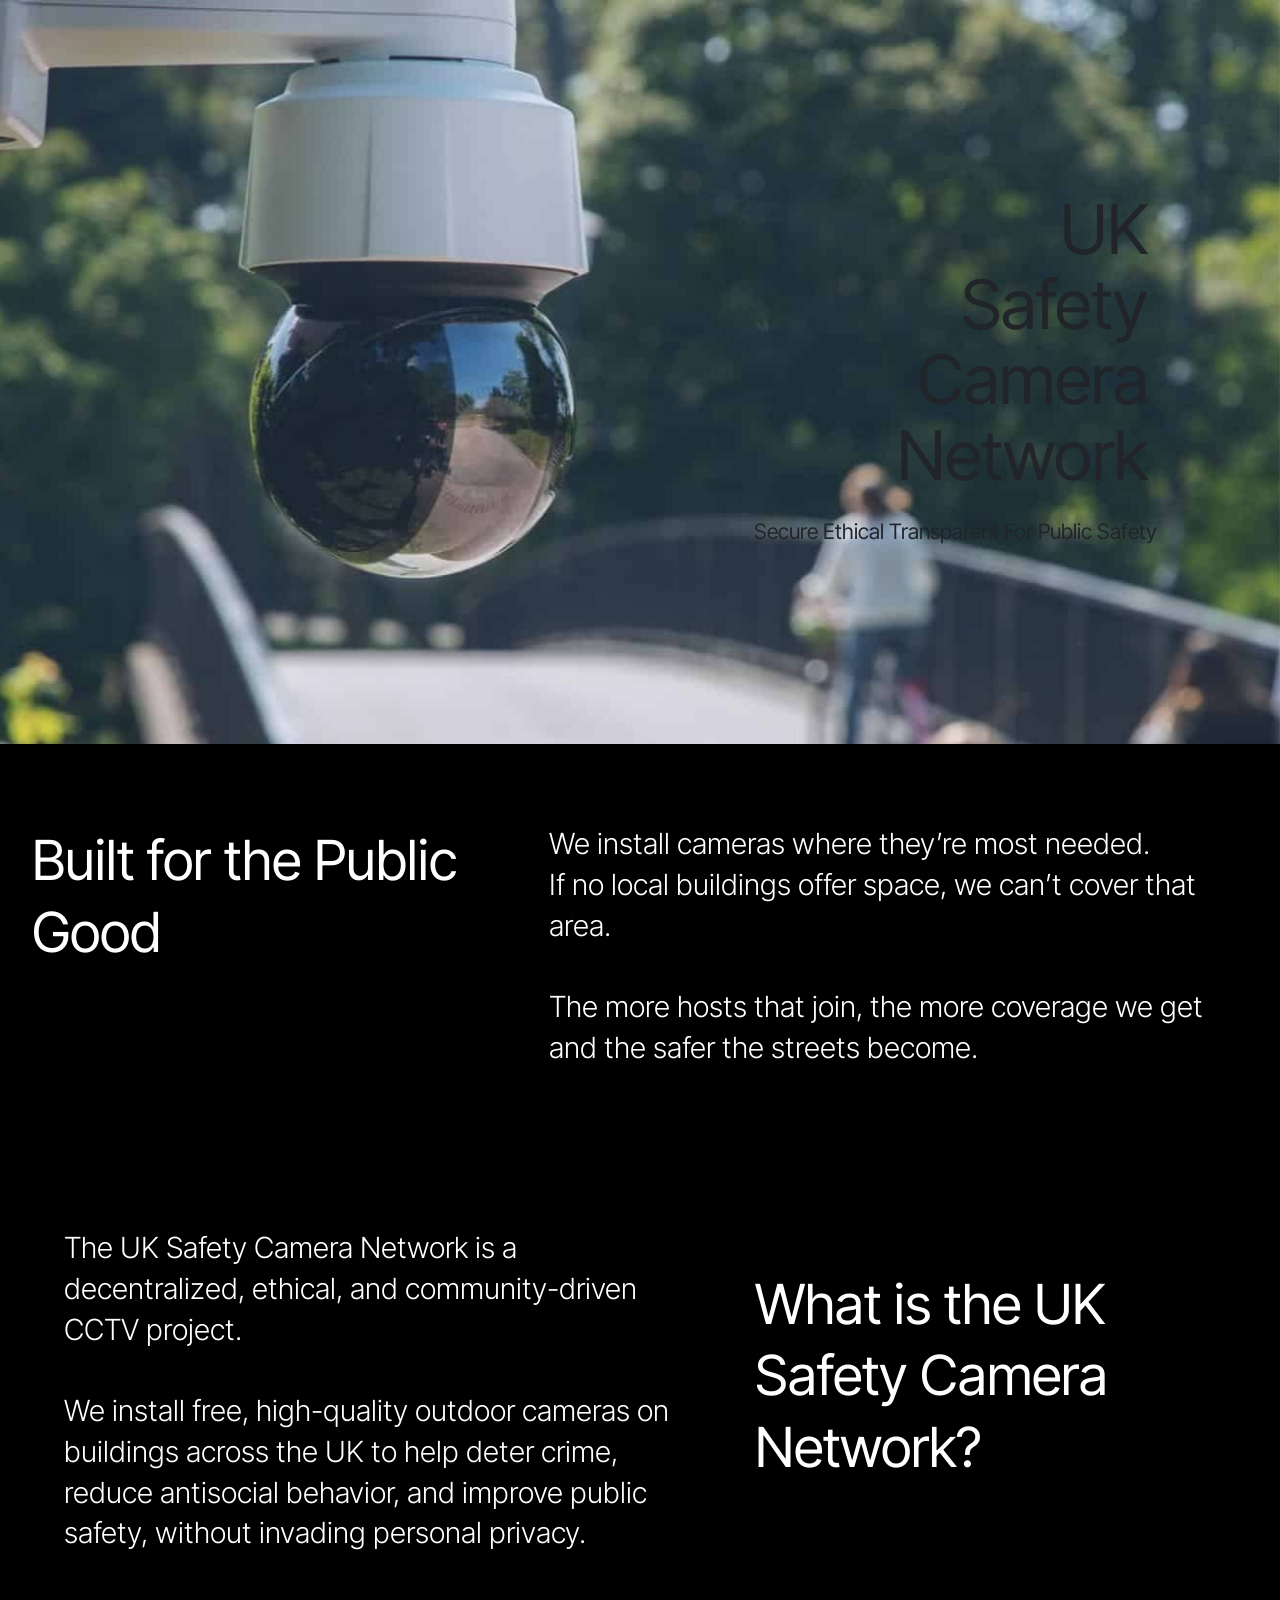
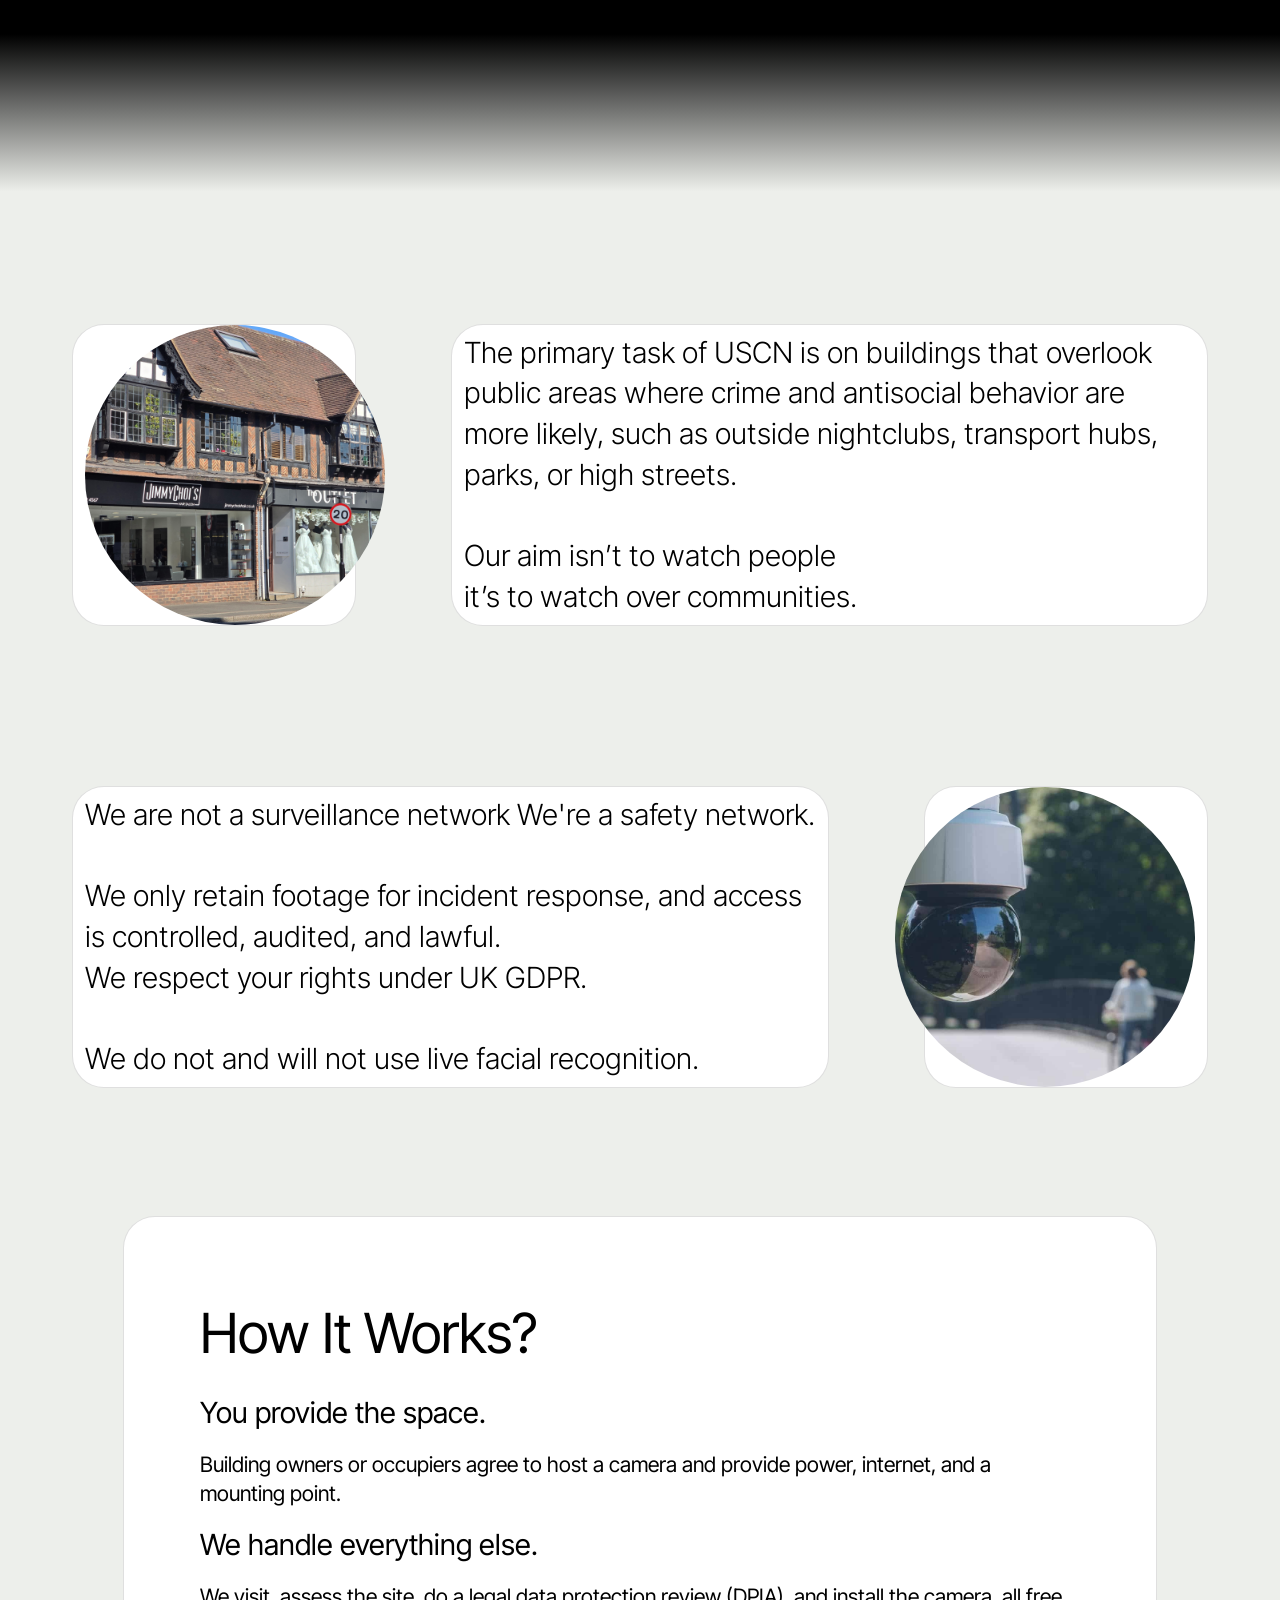
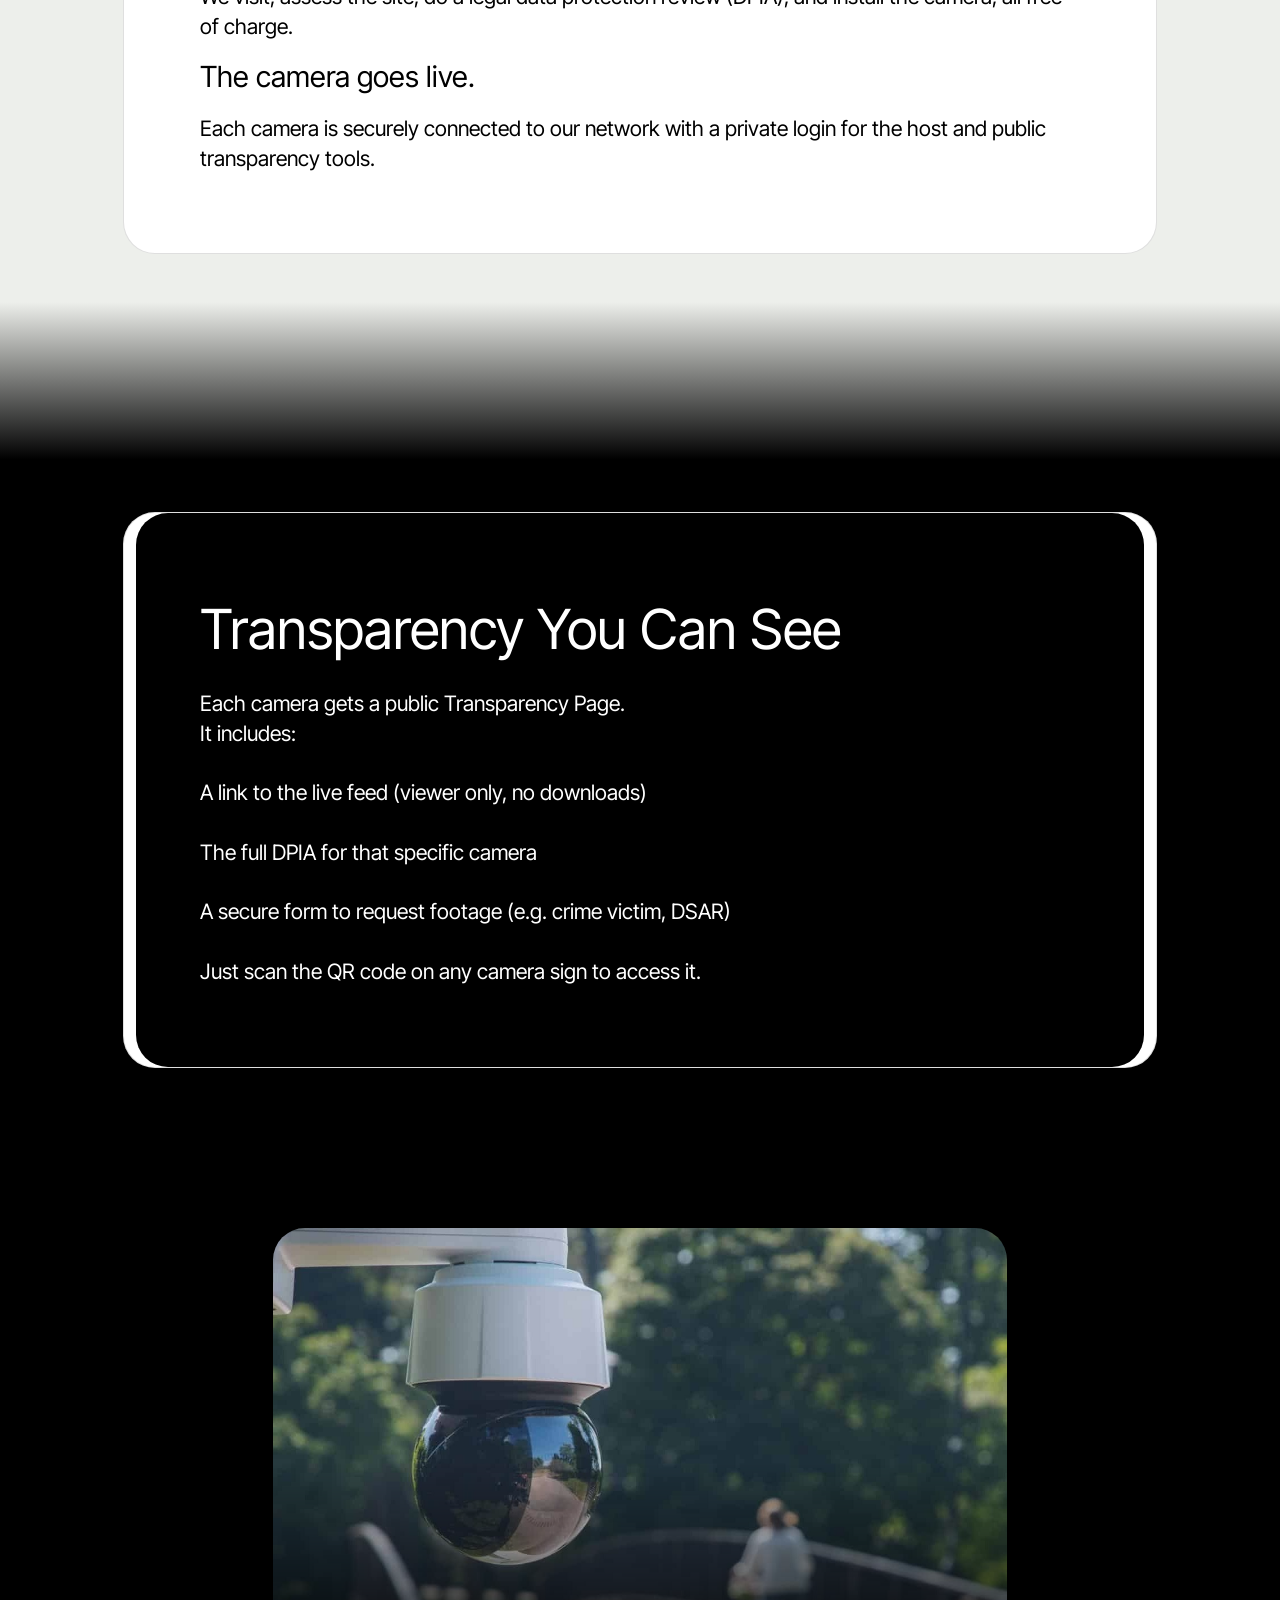
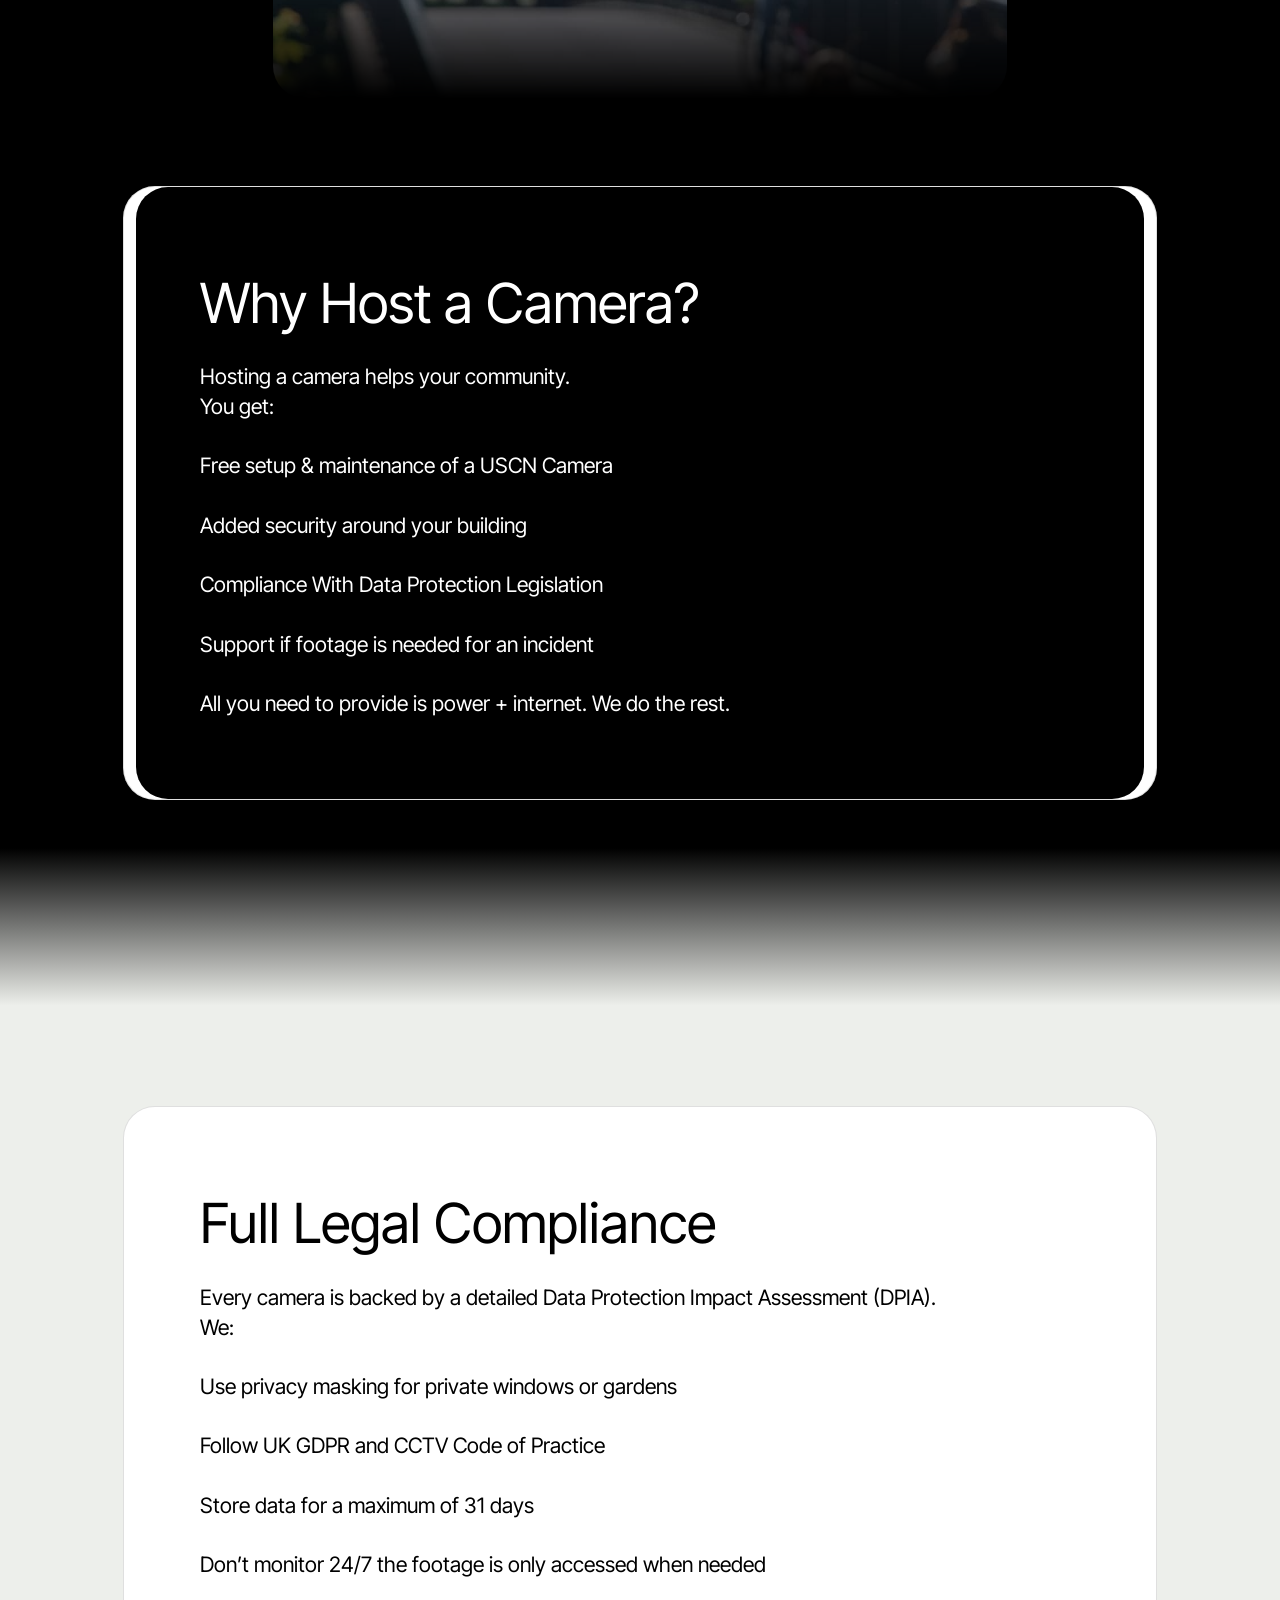
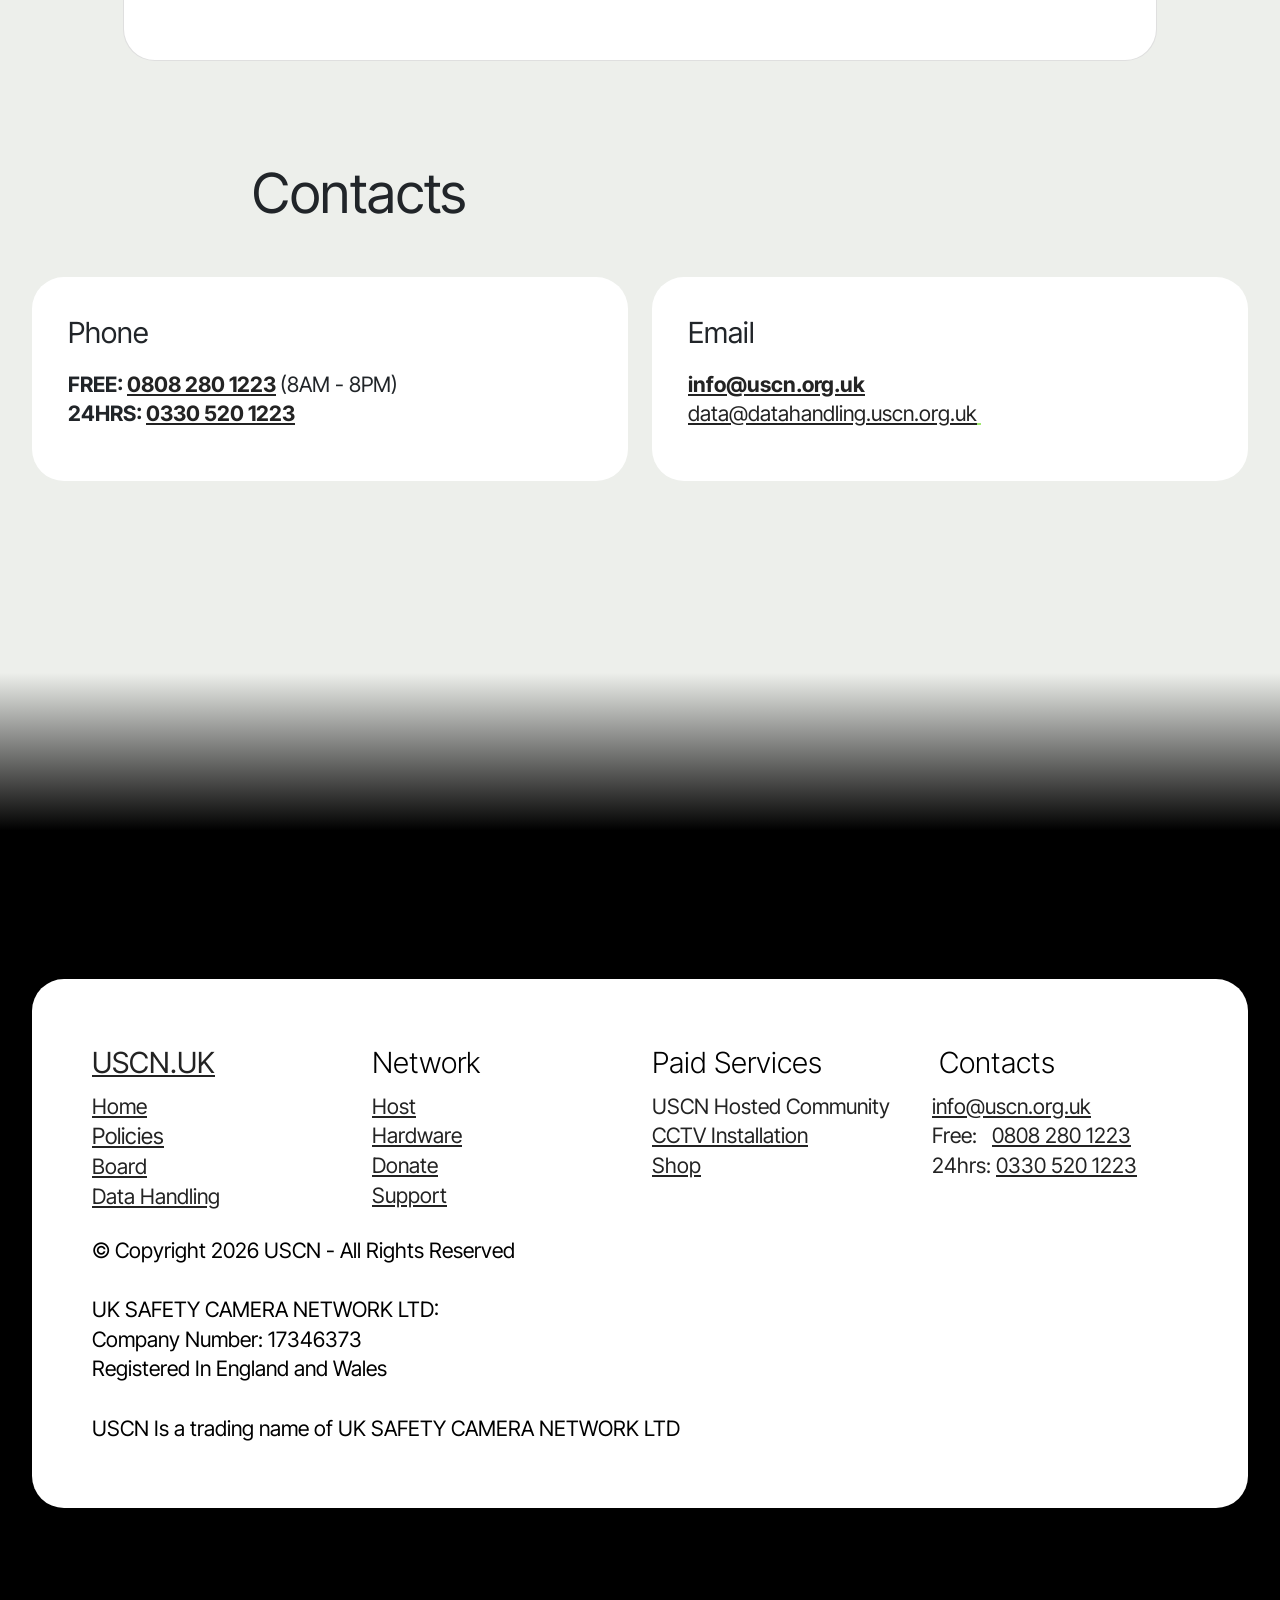
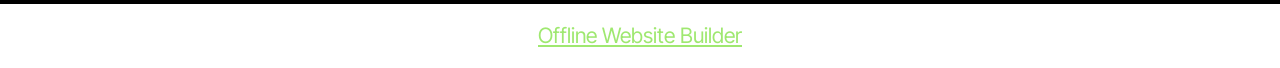
==== commit ae6c5dfa: "l" ====
--- a/index.html
+++ b/index.html
@@ -22,7 +22,7 @@
   <link rel="stylesheet" href="assets/theme/css/style.css">
   <link rel="preload" href="https://fonts.googleapis.com/css?family=Inter+Tight:100,200,300,400,500,600,700,800,900,100i,200i,300i,400i,500i,600i,700i,800i,900i&display=swap" as="style" onload="this.onload=null;this.rel='stylesheet'">
   <noscript><link rel="stylesheet" href="https://fonts.googleapis.com/css?family=Inter+Tight:100,200,300,400,500,600,700,800,900,100i,200i,300i,400i,500i,600i,700i,800i,900i&display=swap"></noscript>
-  <link rel="preload" as="style" href="assets/mobirise/css/mbr-additional.css?v=VJOFQp"><link rel="stylesheet" href="assets/mobirise/css/mbr-additional.css?v=VJOFQp" type="text/css">
+  <link rel="preload" as="style" href="assets/mobirise/css/mbr-additional.css?v=8kpBbv"><link rel="stylesheet" href="assets/mobirise/css/mbr-additional.css?v=8kpBbv" type="text/css">
 
   
   
@@ -515,7 +515,7 @@
 			</div>
 		</div>
 	</div>
-</section><section class="display-7" style="padding: 0;align-items: center;justify-content: center;flex-wrap: wrap;    align-content: center;display: flex;position: relative;height: 4rem;"><a href="https://mobiri.se/3299027" style="flex: 1 1;height: 4rem;position: absolute;width: 100%;z-index: 1;"><img alt="" style="height: 4rem;" src="[data-uri]"></a><p style="margin: 0;text-align: center;" class="display-7">&#8204;</p><a style="z-index:1" href="https://mobirise.com/html-builder.html">HTML Maker</a></section><script src="assets/bootstrap/js/bootstrap.bundle.min.js"></script>  <script src="assets/parallax/jarallax.js"></script>  <script src="assets/smoothscroll/smooth-scroll.js"></script>  <script src="assets/ytplayer/index.js"></script>  <script src="assets/theme/js/script.js"></script>  
+</section><section class="display-7" style="padding: 0;align-items: center;justify-content: center;flex-wrap: wrap;    align-content: center;display: flex;position: relative;height: 4rem;"><a href="https://mobiri.se/" style="flex: 1 1;height: 4rem;position: absolute;width: 100%;z-index: 1;"><img alt="" style="height: 4rem;" src="[data-uri]"></a><p style="margin: 0;text-align: center;" class="display-7">&#8204;</p><a style="z-index:1" href="https://mobirise.com/offline-website-builder.html">Offline Website Builder</a></section><script src="assets/bootstrap/js/bootstrap.bundle.min.js"></script>  <script src="assets/parallax/jarallax.js"></script>  <script src="assets/smoothscroll/smooth-scroll.js"></script>  <script src="assets/ytplayer/index.js"></script>  <script src="assets/theme/js/script.js"></script>  
   
   
  <div id="scrollToTop" class="scrollToTop mbr-arrow-up"><a style="text-align: center;"><i class="mbr-arrow-up-icon mbr-arrow-up-icon-cm cm-icon cm-icon-smallarrow-up"></i></a></div>
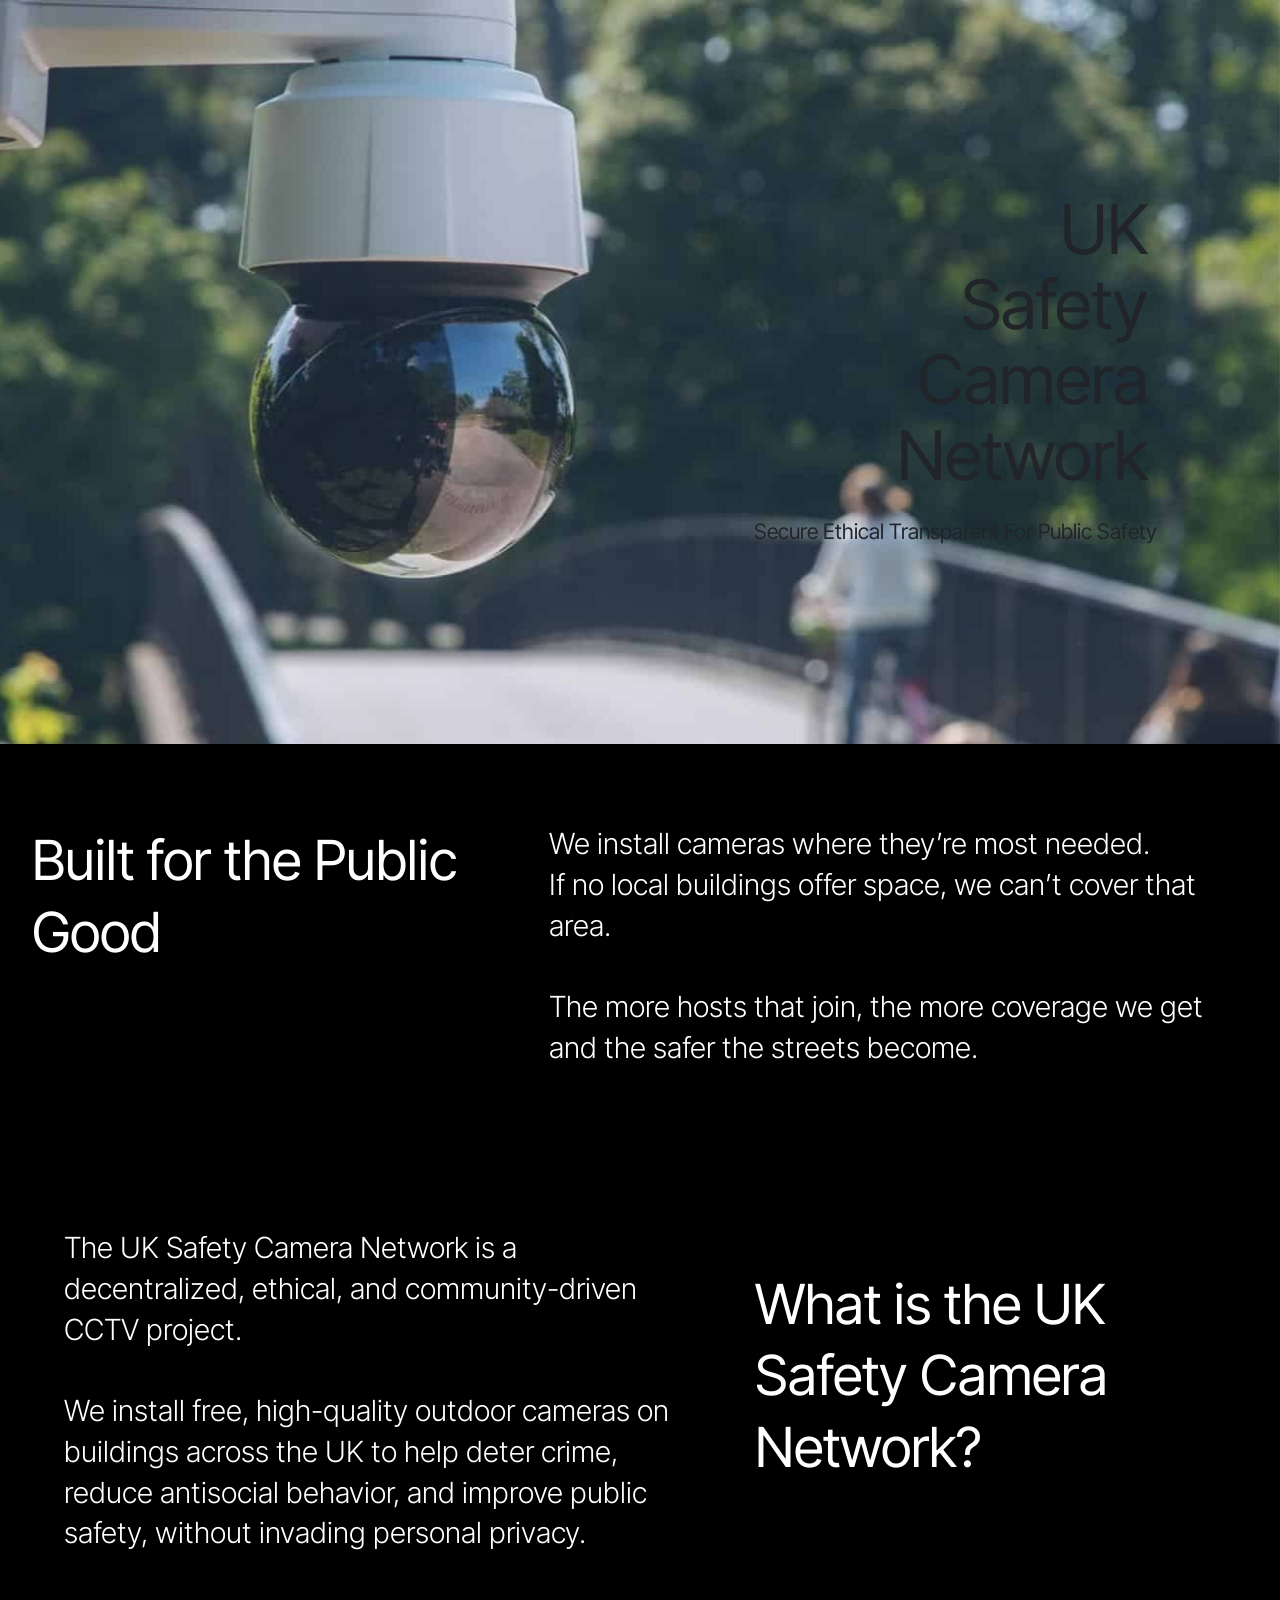
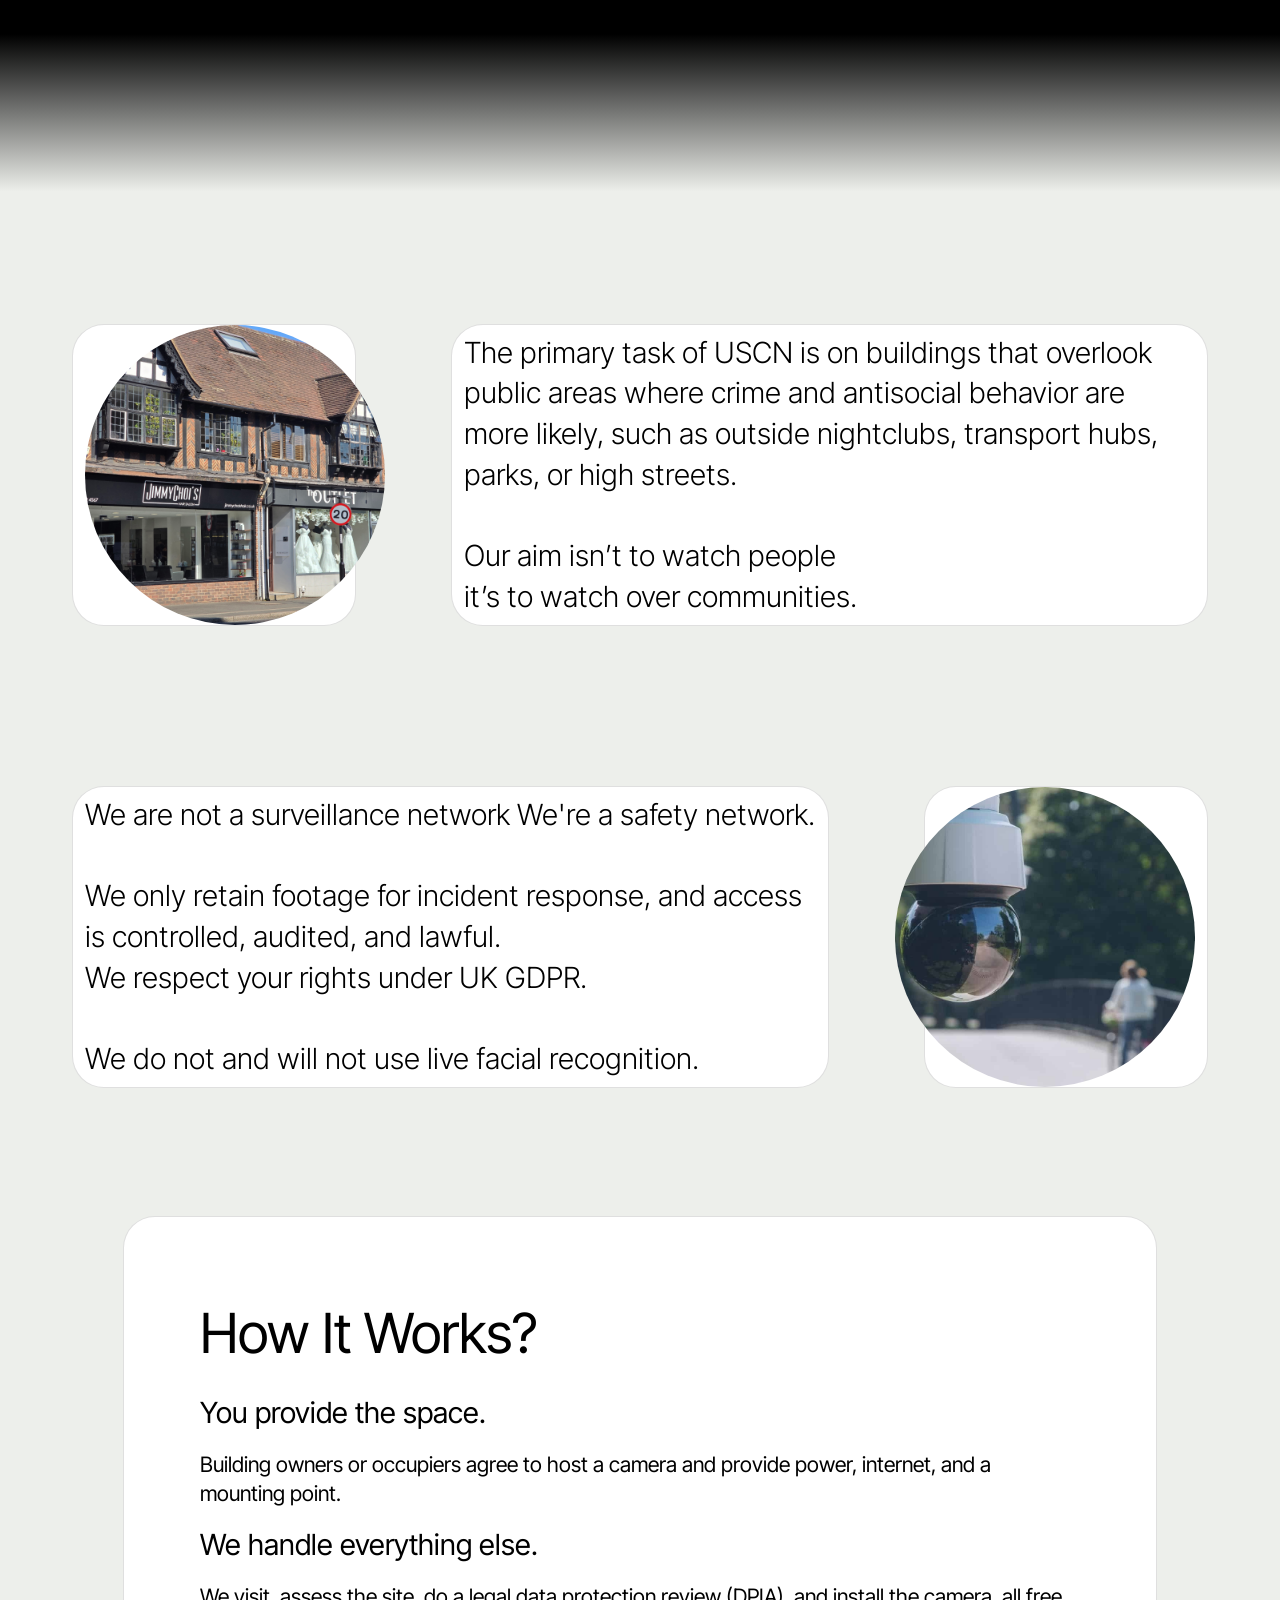
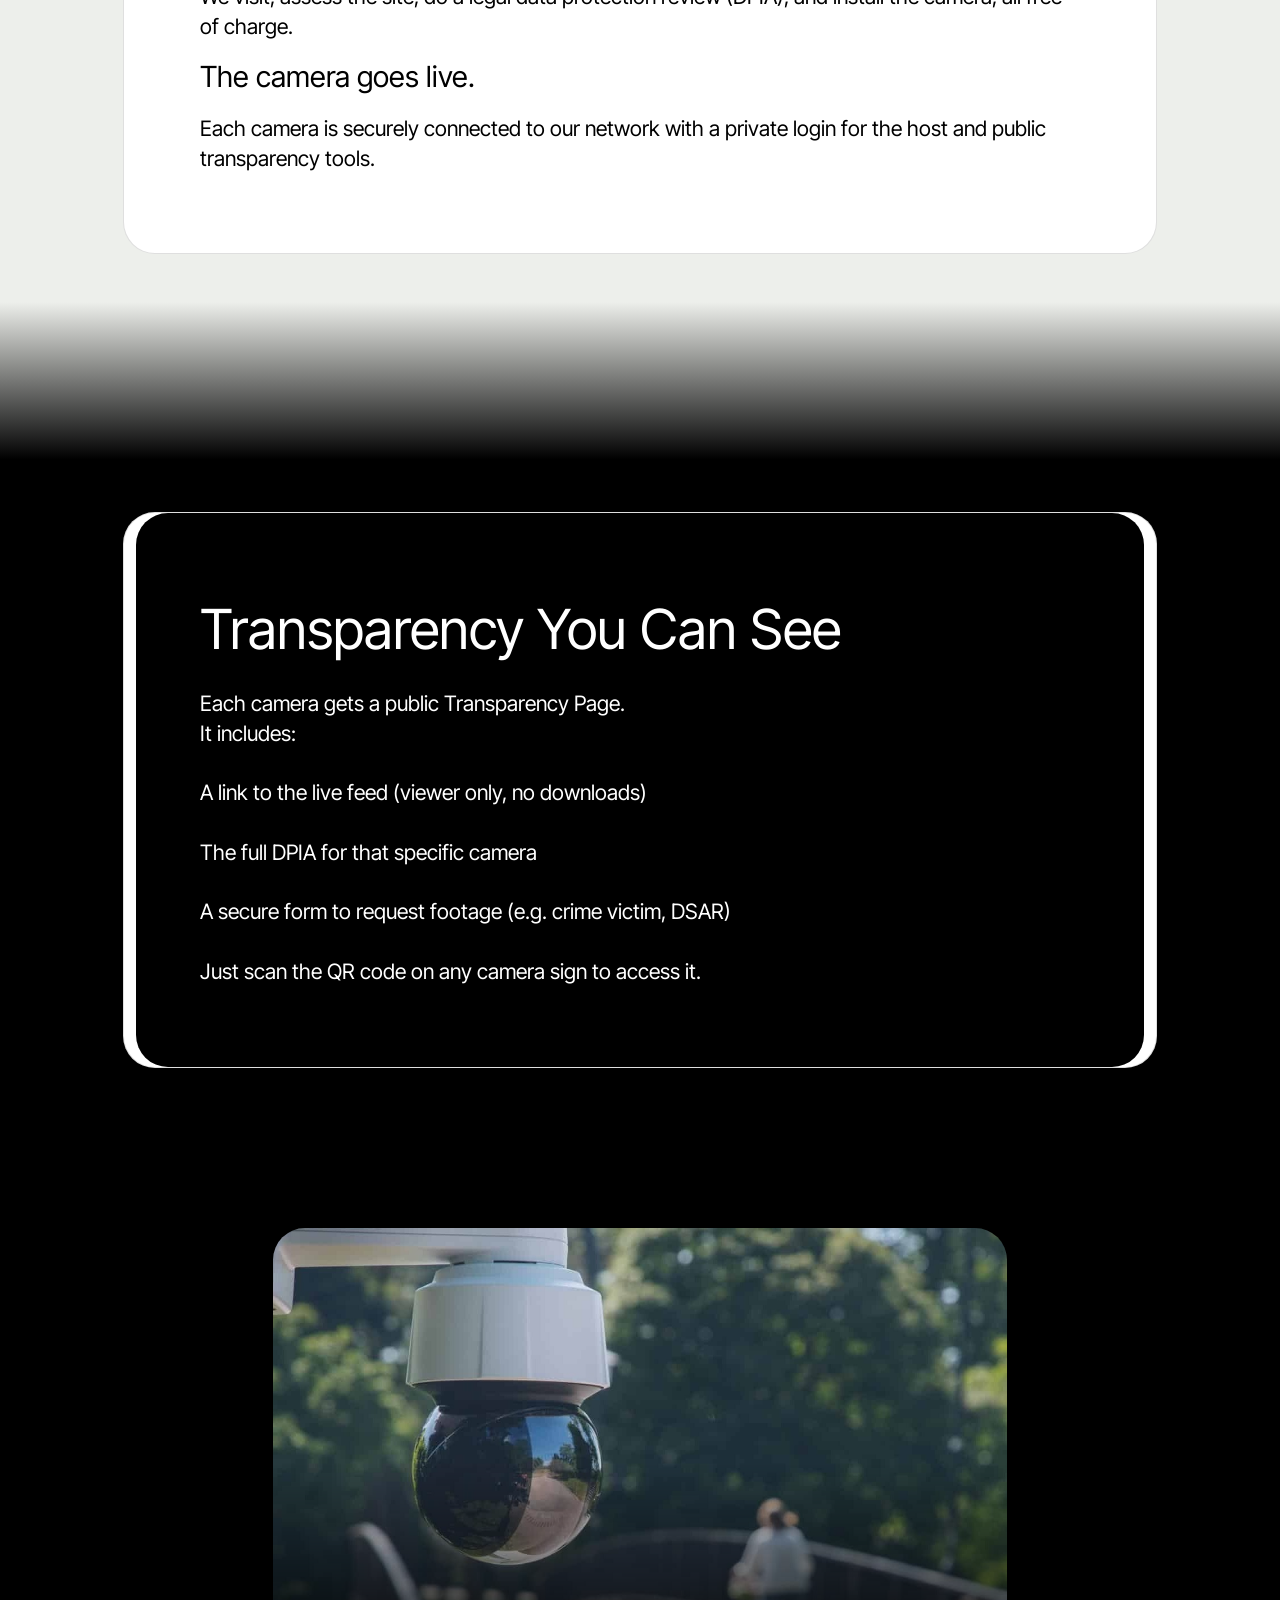
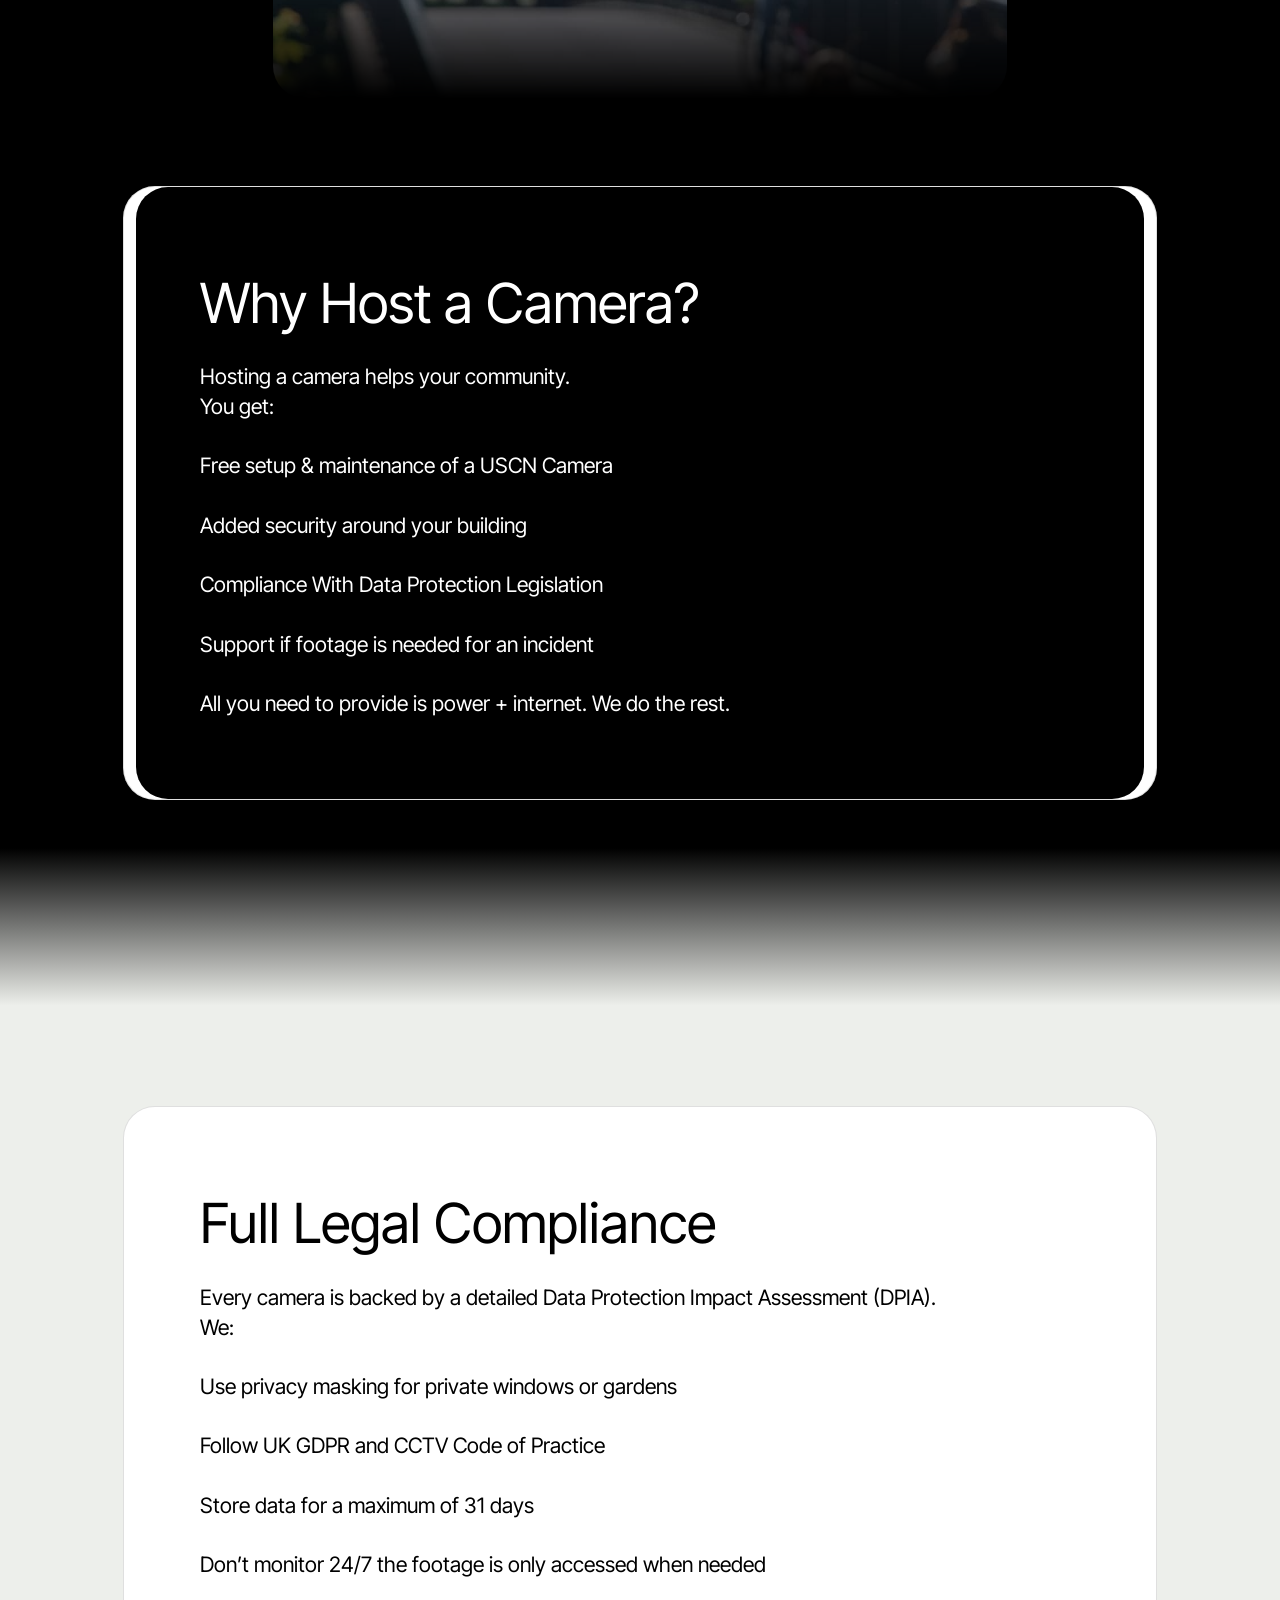
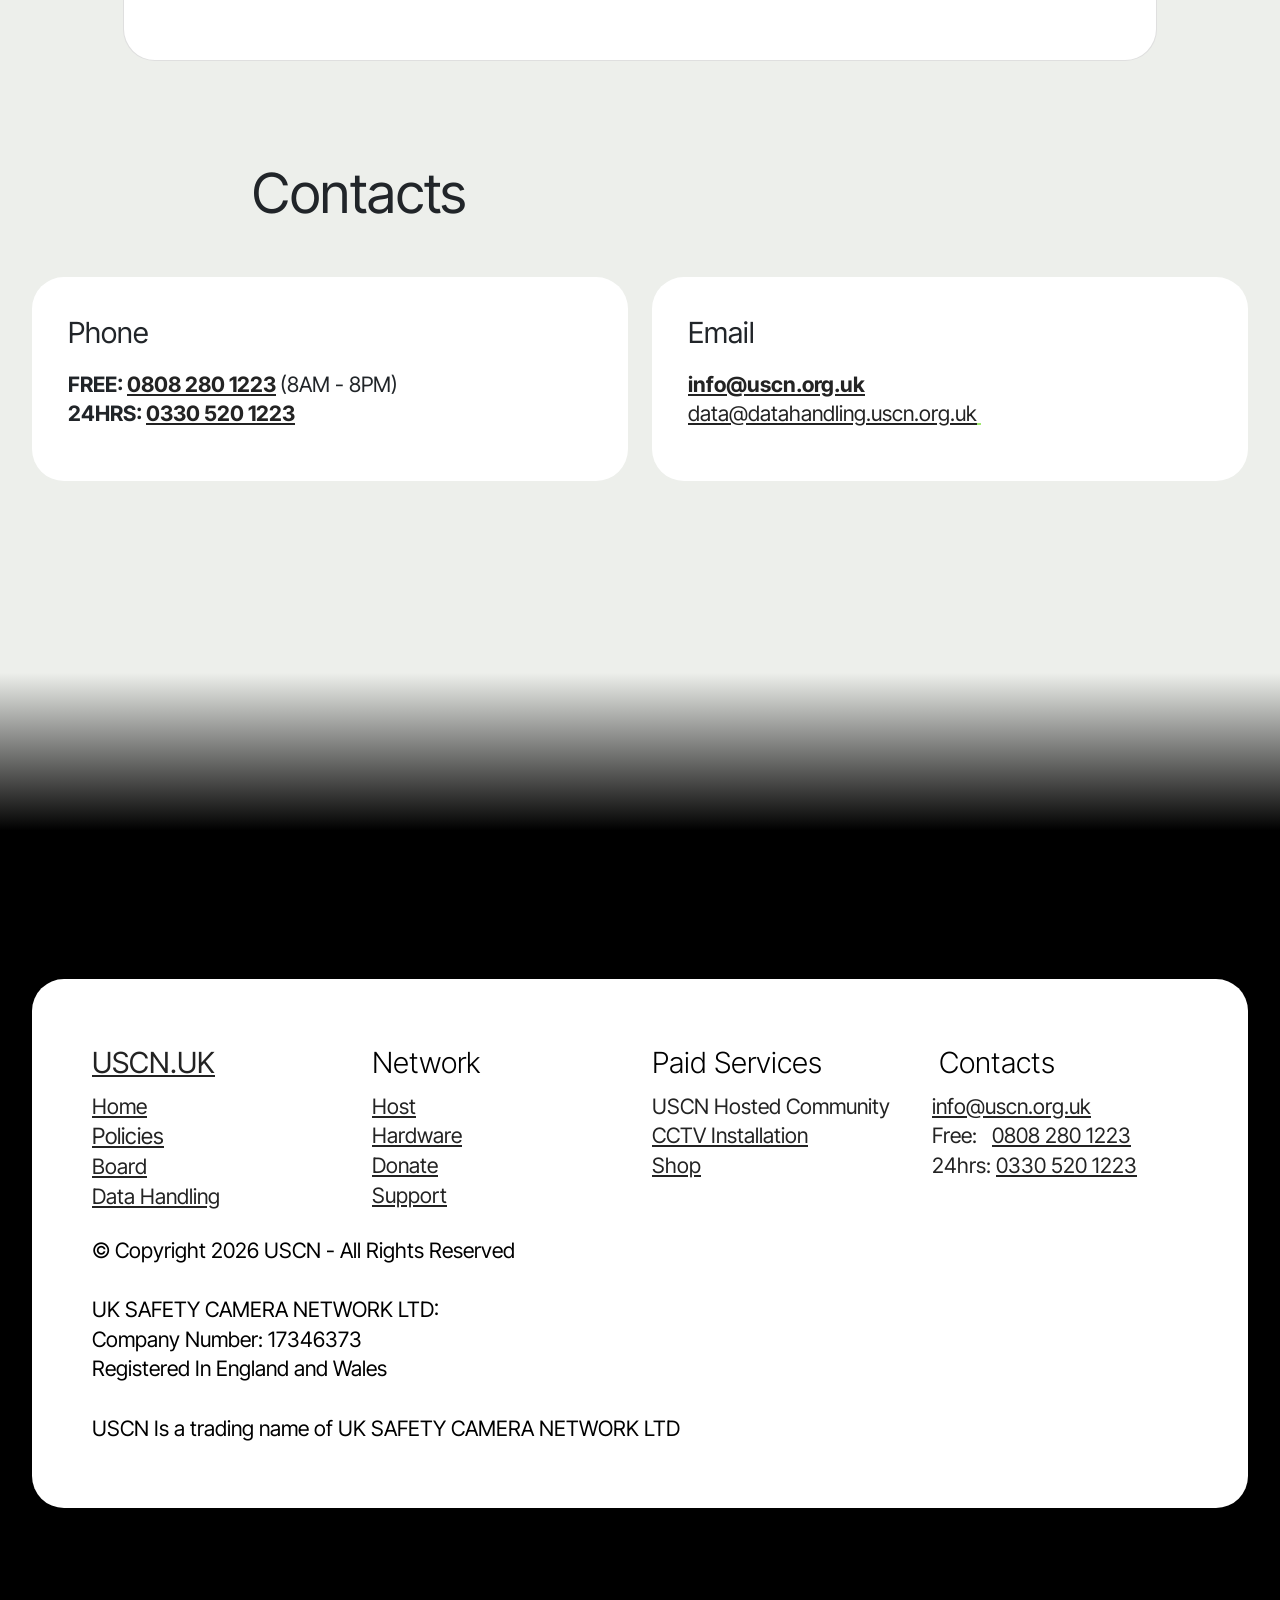
==== commit 17fb565a: "utut" ====
--- a/index.html
+++ b/index.html
@@ -515,7 +515,7 @@
 			</div>
 		</div>
 	</div>
-</section><section class="display-7" style="padding: 0;align-items: center;justify-content: center;flex-wrap: wrap;    align-content: center;display: flex;position: relative;height: 4rem;"><a href="https://mobiri.se/" style="flex: 1 1;height: 4rem;position: absolute;width: 100%;z-index: 1;"><img alt="" style="height: 4rem;" src="[data-uri]"></a><p style="margin: 0;text-align: center;" class="display-7">&#8204;</p><a style="z-index:1" href="https://mobirise.com/offline-website-builder.html">Offline Website Builder</a></section><script src="assets/bootstrap/js/bootstrap.bundle.min.js"></script>  <script src="assets/parallax/jarallax.js"></script>  <script src="assets/smoothscroll/smooth-scroll.js"></script>  <script src="assets/ytplayer/index.js"></script>  <script src="assets/theme/js/script.js"></script>  
+</section><script src="assets/bootstrap/js/bootstrap.bundle.min.js"></script>  <script src="assets/parallax/jarallax.js"></script>  <script src="assets/smoothscroll/smooth-scroll.js"></script>  <script src="assets/ytplayer/index.js"></script>  <script src="assets/theme/js/script.js"></script>  
   
   
  <div id="scrollToTop" class="scrollToTop mbr-arrow-up"><a style="text-align: center;"><i class="mbr-arrow-up-icon mbr-arrow-up-icon-cm cm-icon cm-icon-smallarrow-up"></i></a></div>
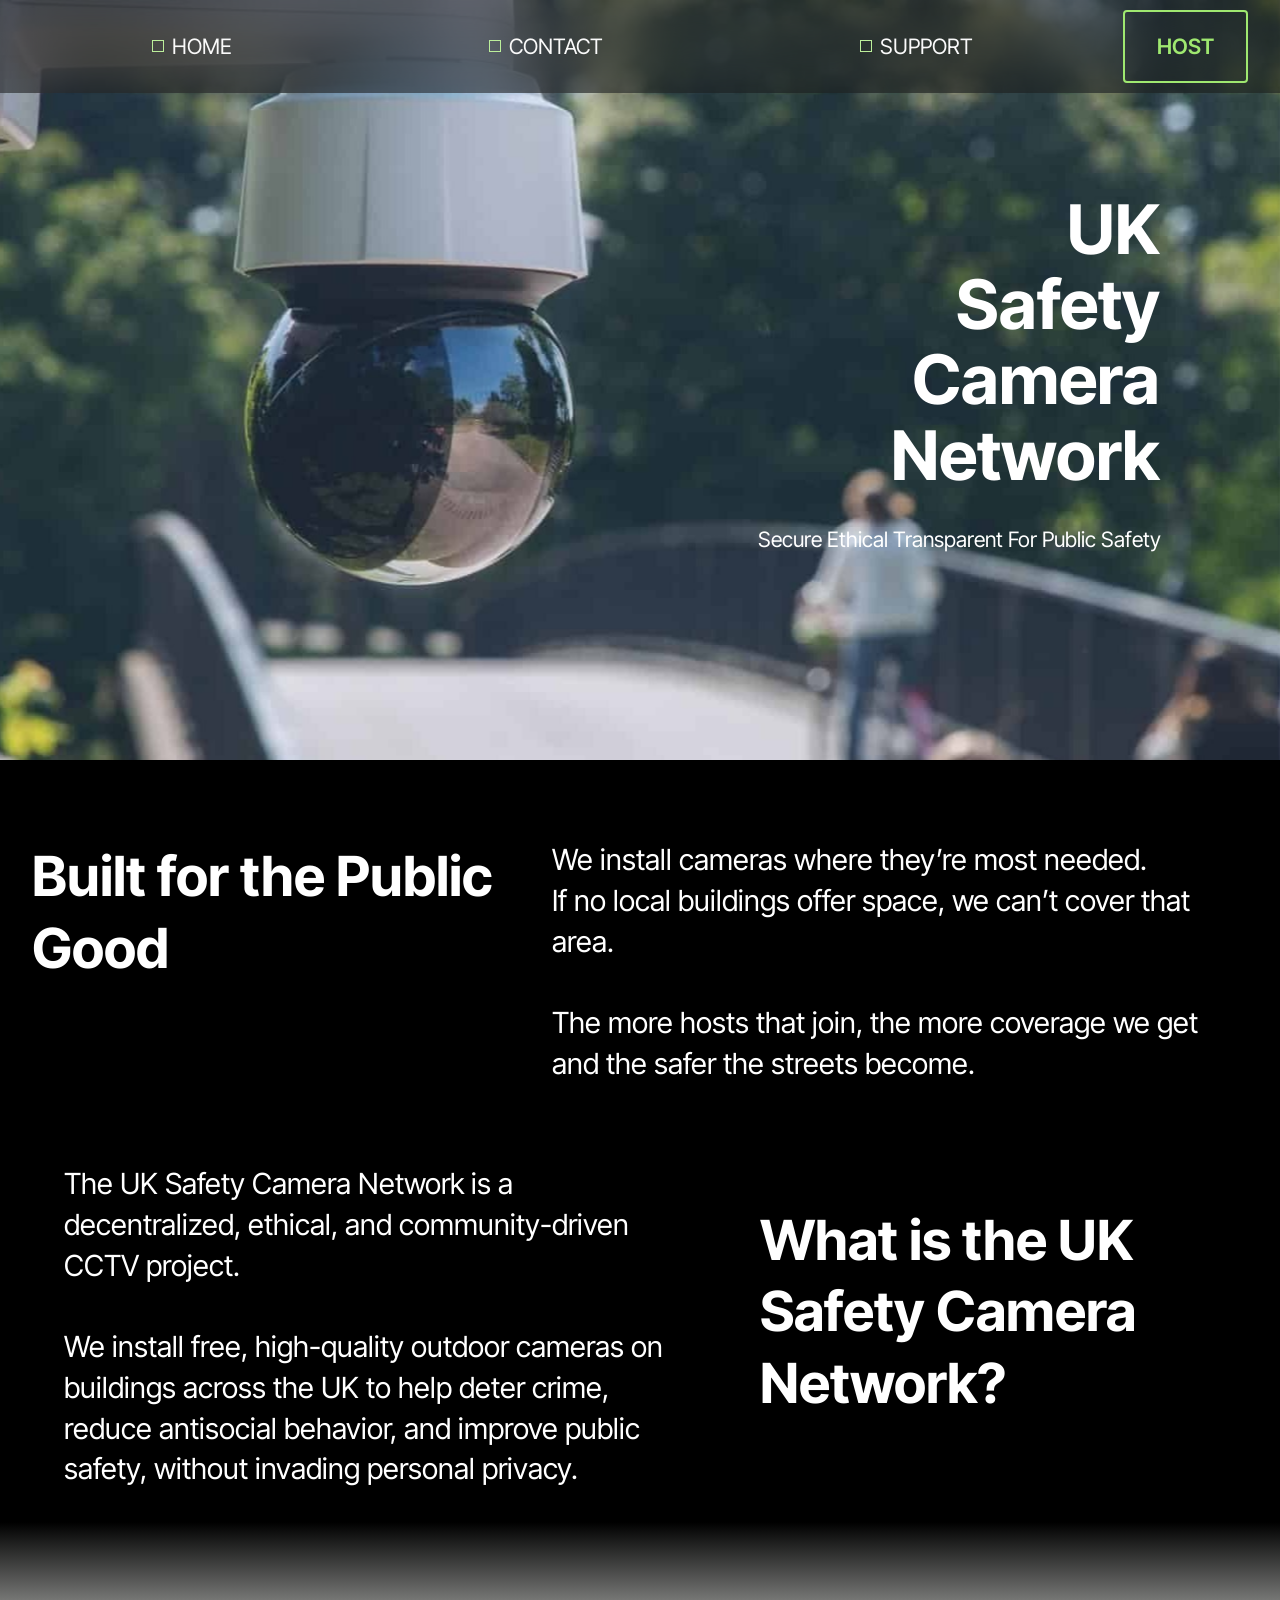
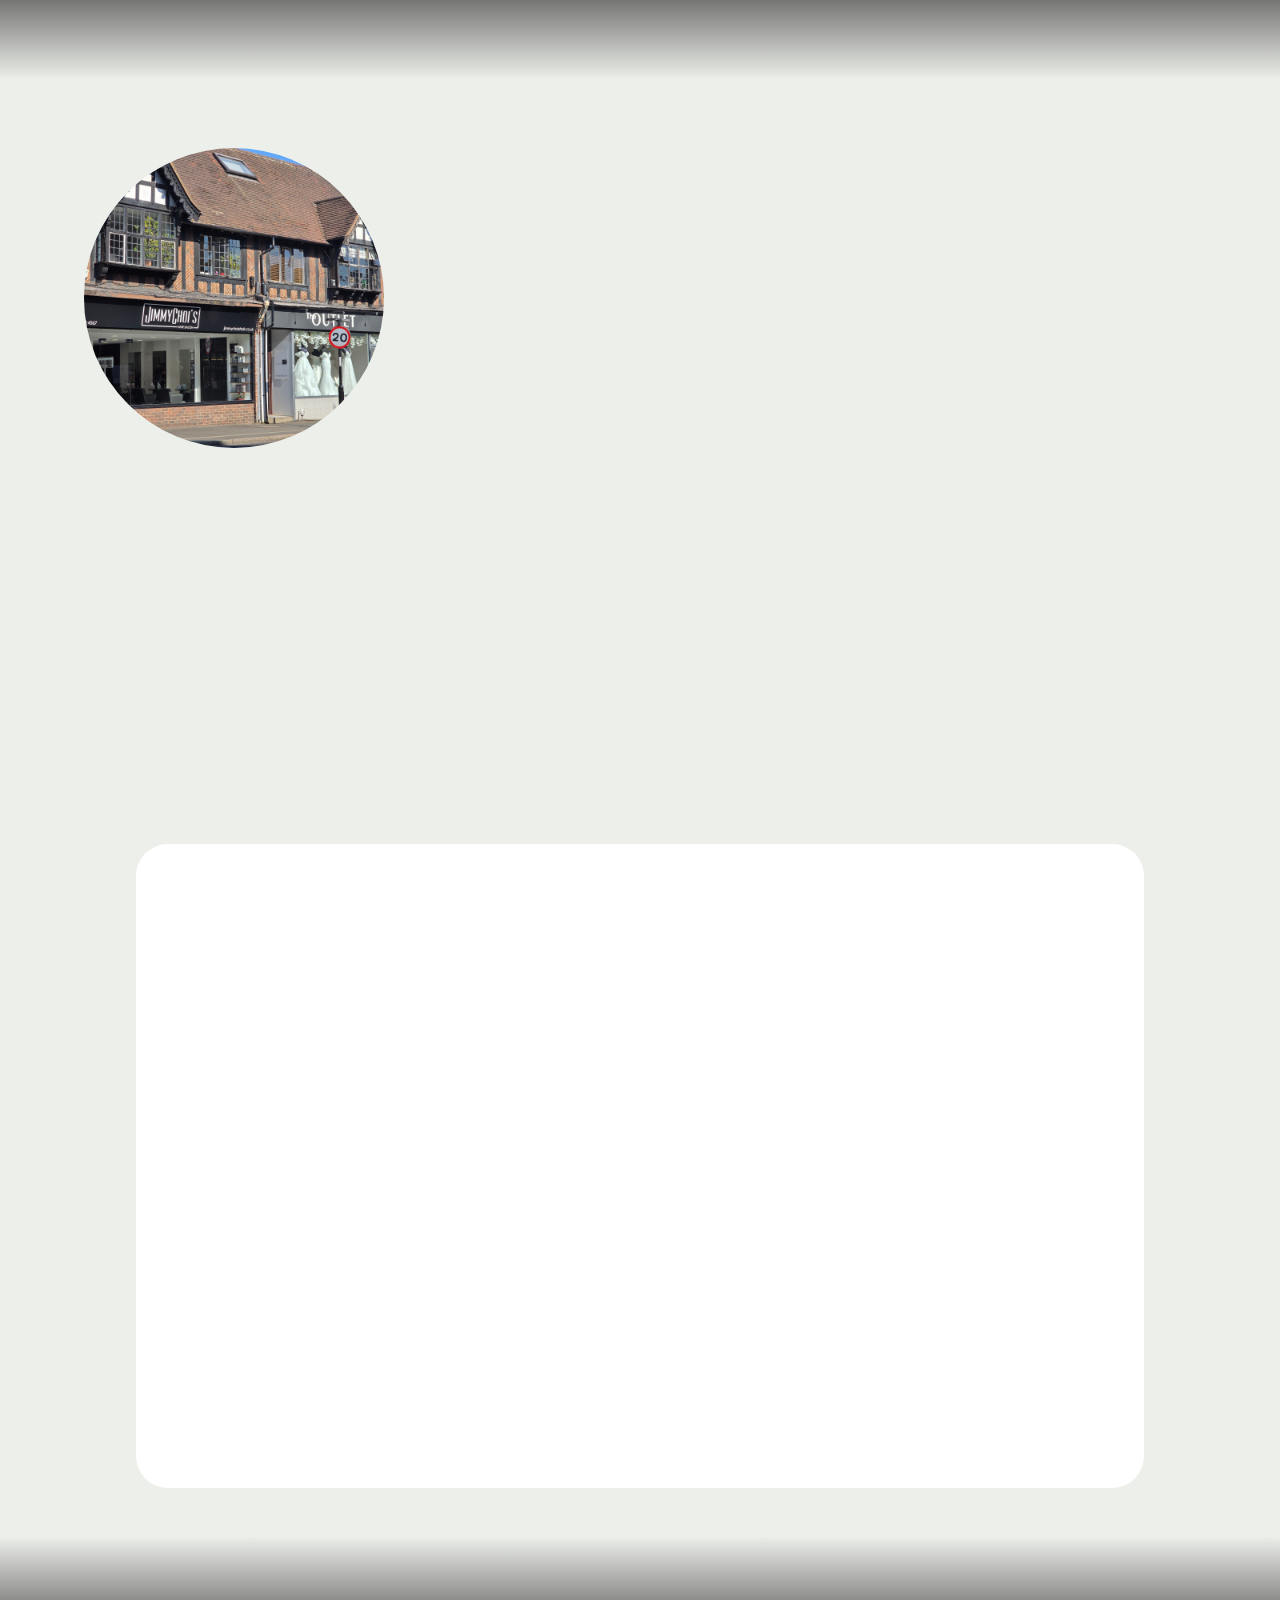
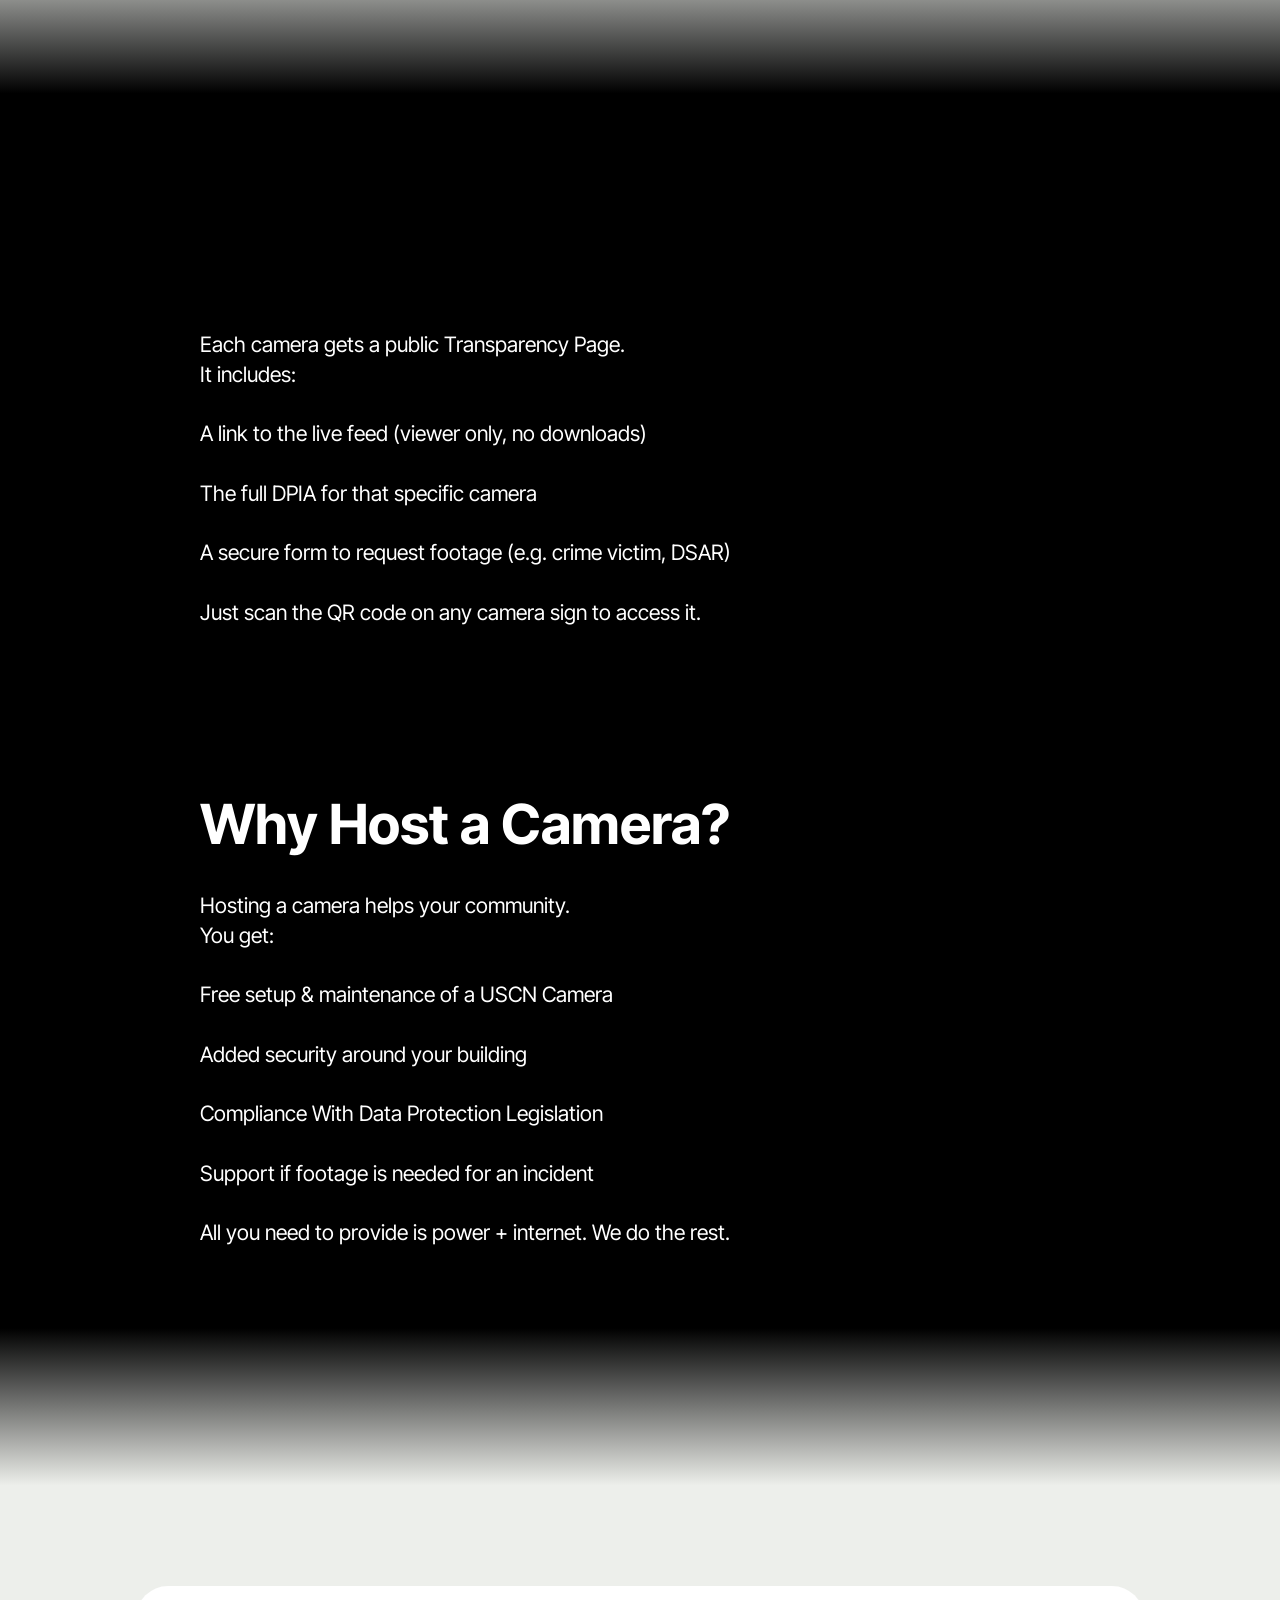
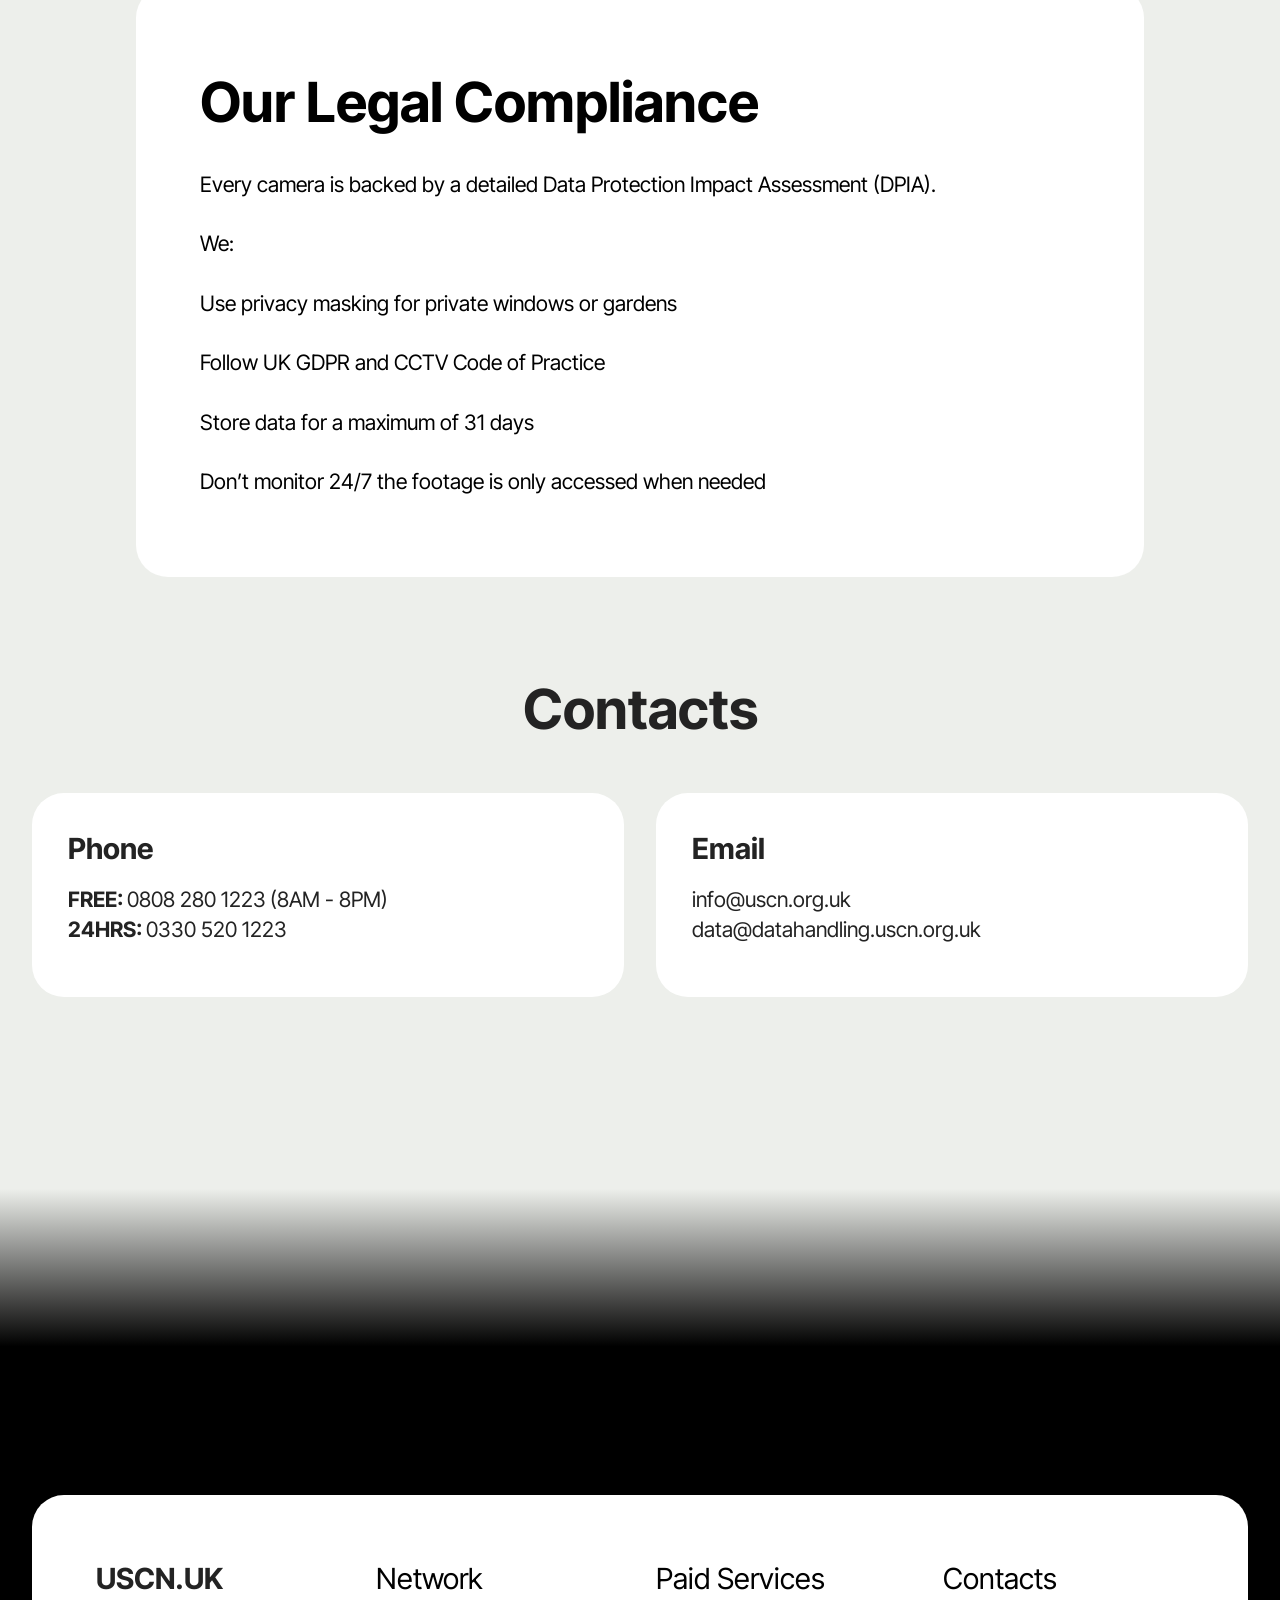
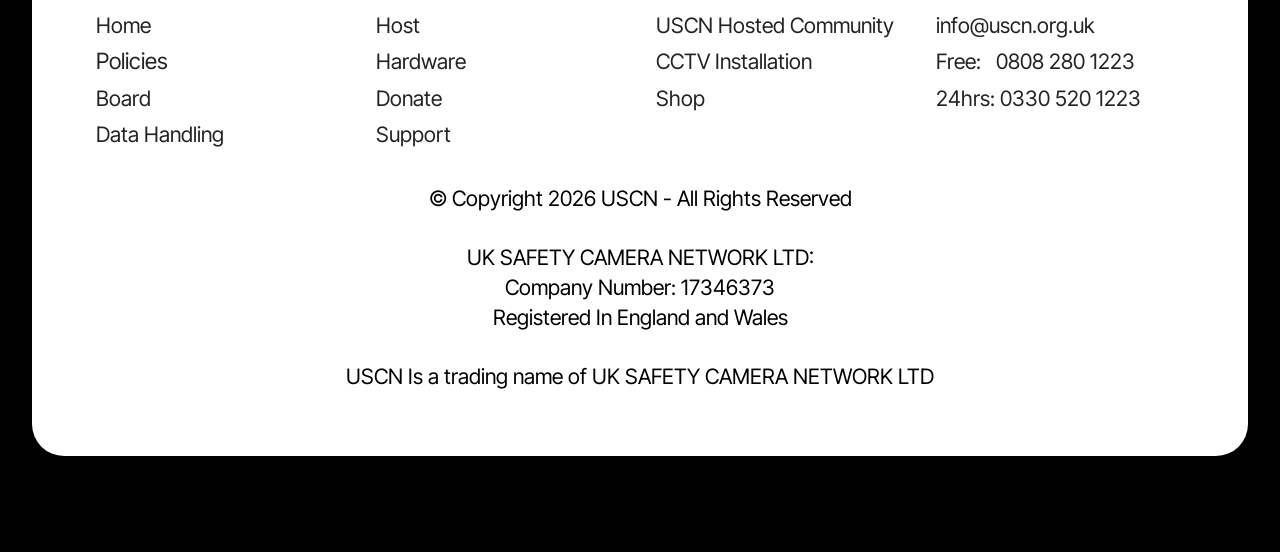
==== commit 2b2a7aa6: "i" ====
--- a/index.html
+++ b/index.html
@@ -1,10 +1,10 @@
 <!DOCTYPE html>
 <html  >
 <head>
-  <!-- Site made with Mobirise Website Builder v6.1.12, https://mobirise.com -->
+  
   <meta charset="UTF-8">
   <meta http-equiv="X-UA-Compatible" content="IE=edge">
-  <meta name="generator" content="Mobirise v6.1.12, mobirise.com">
+  
   <meta name="twitter:card" content="summary_large_image"/>
   <meta name="twitter:image:src" content="assets/images/index-meta.jpg">
   <meta property="og:image" content="assets/images/index-meta.jpg">
@@ -18,19 +18,51 @@
   <link rel="stylesheet" href="assets/bootstrap/css/bootstrap.min.css">
   <link rel="stylesheet" href="assets/parallax/jarallax.css">
   <link rel="stylesheet" href="assets/animatecss/animate.css">
+  <link rel="stylesheet" href="assets/popup-overlay-plugin/style.css">
+  <link rel="stylesheet" href="assets/dropdown/css/style.css">
   <link rel="stylesheet" href="assets/socicon/css/styles.css">
   <link rel="stylesheet" href="assets/theme/css/style.css">
   <link rel="preload" href="https://fonts.googleapis.com/css?family=Inter+Tight:100,200,300,400,500,600,700,800,900,100i,200i,300i,400i,500i,600i,700i,800i,900i&display=swap" as="style" onload="this.onload=null;this.rel='stylesheet'">
   <noscript><link rel="stylesheet" href="https://fonts.googleapis.com/css?family=Inter+Tight:100,200,300,400,500,600,700,800,900,100i,200i,300i,400i,500i,600i,700i,800i,900i&display=swap"></noscript>
-  <link rel="preload" as="style" href="assets/mobirise/css/mbr-additional.css?v=8kpBbv"><link rel="stylesheet" href="assets/mobirise/css/mbr-additional.css?v=8kpBbv" type="text/css">
-
-  
-  
-  
+  <link rel="preload" as="style" href="assets/mobirise/css/mbr-additional.css?v=oPH5yp"><link rel="stylesheet" href="assets/mobirise/css/mbr-additional.css?v=oPH5yp" type="text/css">
+
+  
+  
+  
+
 </head>
 <body>
   
-  <section data-bs-version="5.1" class="header16 cid-uSJE68zqBr mbr-parallax-background" id="header17-0">
+  <section data-bs-version="5.1" class="menu menu01 impactm5 cid-vwwcGriisR" once="menu" id="menu01-3n">
+    
+
+    <nav class="navbar navbar-dropdown navbar-expand-lg">
+        <div class="content-wrap container">
+            <div class="navbar-brand">
+                
+                
+            </div>
+            <button class="navbar-toggler" type="button" data-toggle="collapse" data-bs-toggle="collapse" data-target="#navbarSupportedContent" data-bs-target="#navbarSupportedContent" aria-controls="navbarNavAltMarkup" aria-expanded="false" aria-label="Toggle navigation">
+                <div class="hamburger">
+                    <span></span>
+                    <span></span>
+                    <span></span>
+                    <span></span>
+                </div>
+            </button>
+            <div class="collapse navbar-collapse" id="navbarSupportedContent">
+                <ul class="navbar-nav nav-dropdown navbar-nav-top-padding" data-app-modern-menu="true"><li class="nav-item"><a class="nav-link link text-white text-primary display-4" href="index.html">HOME</a></li>
+                    <li class="nav-item"><a class="nav-link link text-white text-primary display-4" href="contact.html">CONTACT</a></li>
+                    <li class="nav-item"><a class="nav-link link text-white text-primary display-4" href="support.html">SUPPORT</a>
+                    </li></ul>
+                
+                <div class="navbar-buttons mbr-section-btn"><a class="btn btn-primary-outline display-4" href="https://host.uscn.org.uk">HOST</a></div>
+            </div>
+        </div>
+    </nav>
+</section>
+
+<section data-bs-version="5.1" class="header16 cid-uSJE68zqBr mbr-parallax-background" id="header17-0">
   
   
   <div class="container">
@@ -135,7 +167,7 @@
     
     
 
-    <div class="container">
+    <div class="container-fluid">
         <div class="row justify-content-center">
             <div class="col-12 col-lg-11">
                 <div class="content-wrapper">
@@ -303,9 +335,7 @@
                 <div class="content-wrapper">
                     <div class="row items-wrapper justify-content-center">
                         <div class="col-12 col-lg-8">
-                            <div class="image-wrapper">
-                                <img src="assets/images/uscnmainimg-1.jpeg" alt="Transp.">
-                            </div>
+                            
                             <div class="title-wrapper">
                                 
                                 
@@ -384,12 +414,12 @@
     <div class="row justify-content-center">
       <div class="card col-md-12 col-lg-10">
         <div class="card-wrapper">
-          <h3 class="card-title mbr-fonts-style mbr-white mt-3 mb-4 display-2"><strong>Full Legal Compliance</strong></h3>
+          <h3 class="card-title mbr-fonts-style mbr-white mt-3 mb-4 display-2"><strong>Our Legal Compliance</strong></h3>
           <div class="row card-box align-left">
             <div class="item features-without-image col-12">
               <div class="item-wrapper">
                 
-                <p class="mbr-text mbr-fonts-style display-7">Every camera is backed by a detailed Data Protection Impact Assessment (DPIA).<br>We:<br><br>Use privacy masking for private windows or gardens<br><br>Follow UK GDPR and CCTV Code of Practice<br><br>Store data for a maximum of 31 days<br><br>Don’t monitor 24/7 the footage is only accessed when needed<br></p>
+                <p class="mbr-text mbr-fonts-style display-7">Every camera is backed by a detailed Data Protection Impact Assessment (DPIA).<br><br>We:<br><br>Use privacy masking for private windows or gardens<br><br>Follow UK GDPR and CCTV Code of Practice<br><br>Store data for a maximum of 31 days<br><br>Don’t monitor 24/7 the footage is only accessed when needed<br></p>
               </div>
             </div>
             
@@ -515,10 +545,20 @@
 			</div>
 		</div>
 	</div>
-</section><script src="assets/bootstrap/js/bootstrap.bundle.min.js"></script>  <script src="assets/parallax/jarallax.js"></script>  <script src="assets/smoothscroll/smooth-scroll.js"></script>  <script src="assets/ytplayer/index.js"></script>  <script src="assets/theme/js/script.js"></script>  
+</section>
+
+
+<script src="assets/bootstrap/js/bootstrap.bundle.min.js"></script>
+  <script src="assets/parallax/jarallax.js"></script>
+  <script src="assets/smoothscroll/smooth-scroll.js"></script>
+  <script src="assets/ytplayer/index.js"></script>
+  <script src="assets/dropdown/js/navbar-dropdown.js"></script>
+  <script src="assets/theme/js/script.js"></script>
+  
   
   
  <div id="scrollToTop" class="scrollToTop mbr-arrow-up"><a style="text-align: center;"><i class="mbr-arrow-up-icon mbr-arrow-up-icon-cm cm-icon cm-icon-smallarrow-up"></i></a></div>
     <input name="animation" type="hidden">
-  </body>
+  
+</body>
 </html>
--- a/assets/popup-overlay-plugin/style.css
+++ b/assets/popup-overlay-plugin/style.css
@@ -0,0 +1,3 @@
+html.is-builder .modal-backdrop.show {
+    display: none !important;
+}
--- a/assets/dropdown/css/style.css
+++ b/assets/dropdown/css/style.css
@@ -0,0 +1,265 @@
+.navbar-dropdown {
+  left: 0;
+  padding: 0;
+  position: absolute;
+  right: 0;
+  top: 0;
+  transition: all 0.45s ease;
+  z-index: 1030;
+  background: #282828; }
+  .navbar-dropdown .navbar-logo {
+    margin-right: 0.8rem;
+    transition: margin 0.3s ease-in-out;
+    vertical-align: middle; }
+    .navbar-dropdown .navbar-logo img {
+      height: 3.125rem;
+      transition: all 0.3s ease-in-out; }
+    .navbar-dropdown .navbar-logo.mbr-iconfont {
+      font-size: 3.125rem;
+      line-height: 3.125rem; }
+  .navbar-dropdown .navbar-caption {
+    font-weight: 700;
+    white-space: normal;
+    vertical-align: -4px;
+    line-height: 3.125rem !important; }
+    .navbar-dropdown .navbar-caption, .navbar-dropdown .navbar-caption:hover {
+      color: inherit;
+      text-decoration: none; }
+  .navbar-dropdown .mbr-iconfont + .navbar-caption {
+    vertical-align: -1px; }
+  .navbar-dropdown.navbar-fixed-top {
+    position: fixed; }
+  .navbar-dropdown .navbar-brand span {
+    vertical-align: -4px; }
+  .navbar-dropdown.bg-color.transparent {
+    background: none; }
+  .navbar-dropdown.navbar-short .navbar-brand {
+    padding: 0.625rem 0; }
+    .navbar-dropdown.navbar-short .navbar-brand span {
+      vertical-align: -1px; }
+  .navbar-dropdown.navbar-short .navbar-caption {
+    line-height: 2.375rem !important;
+    vertical-align: -2px; }
+  .navbar-dropdown.navbar-short .navbar-logo {
+    margin-right: 0.5rem; }
+    .navbar-dropdown.navbar-short .navbar-logo img {
+      height: 2.375rem; }
+    .navbar-dropdown.navbar-short .navbar-logo.mbr-iconfont {
+      font-size: 2.375rem;
+      line-height: 2.375rem; }
+  .navbar-dropdown.navbar-short .mbr-table-cell {
+    height: 3.625rem; }
+  .navbar-dropdown .navbar-close {
+    left: 0.6875rem;
+    position: fixed;
+    top: 0.75rem;
+    z-index: 1000; }
+  .navbar-dropdown .hamburger-icon {
+    content: "";
+    display: inline-block;
+    vertical-align: middle;
+    width: 16px;
+    -webkit-box-shadow: 0 -6px 0 1px #282828,0 0 0 1px #282828,0 6px 0 1px #282828;
+    -moz-box-shadow: 0 -6px 0 1px #282828,0 0 0 1px #282828,0 6px 0 1px #282828;
+    box-shadow: 0 -6px 0 1px #282828,0 0 0 1px #282828,0 6px 0 1px #282828; }
+
+.dropdown-menu .dropdown-toggle[data-toggle="dropdown-submenu"]::after {
+  border-bottom: 0.35em solid transparent;
+  border-left: 0.35em solid;
+  border-right: 0;
+  border-top: 0.35em solid transparent;
+  margin-left: 0.3rem; }
+
+.dropdown-menu .dropdown-item:focus {
+  outline: 0; }
+
+.nav-dropdown {
+  font-size: 0.75rem;
+  font-weight: 500;
+  height: auto !important; }
+  .nav-dropdown .nav-btn {
+    padding-left: 1rem; }
+  .nav-dropdown .link {
+    margin: .667em 1.667em;
+    font-weight: 500;
+    padding: 0;
+    transition: color .2s ease-in-out; }
+    .nav-dropdown .link.dropdown-toggle {
+      margin-right: 2.583em; }
+      .nav-dropdown .link.dropdown-toggle::after {
+        margin-left: .25rem;
+        border-top: 0.35em solid;
+        border-right: 0.35em solid transparent;
+        border-left: 0.35em solid transparent;
+        border-bottom: 0; }
+      .nav-dropdown .link.dropdown-toggle[aria-expanded="true"] {
+        margin: 0;
+        padding: 0.667em 3.263em  0.667em 1.667em; }
+  .nav-dropdown .link::after,
+  .nav-dropdown .dropdown-item::after {
+    color: inherit; }
+  .nav-dropdown .btn {
+    font-size: 0.75rem;
+    font-weight: 700;
+    letter-spacing: 0;
+    margin-bottom: 0;
+    padding-left: 1.25rem;
+    padding-right: 1.25rem; }
+  .nav-dropdown .dropdown-menu {
+    border-radius: 0;
+    border: 0;
+    left: 0;
+    margin: 0;
+    padding-bottom: 1.25rem;
+    padding-top: 1.25rem;
+    position: relative; }
+  .nav-dropdown .dropdown-submenu {
+    margin-left: 0.125rem;
+    top: 0; }
+  .nav-dropdown .dropdown-item {
+    font-weight: 500;
+    line-height: 2;
+    padding: 0.3846em 4.615em 0.3846em 1.5385em;
+    position: relative;
+    transition: color .2s ease-in-out, background-color .2s ease-in-out; }
+    .nav-dropdown .dropdown-item::after {
+      margin-top: -0.3077em;
+      position: absolute;
+      right: 1.1538em;
+      top: 50%; }
+    .nav-dropdown .dropdown-item:focus, .nav-dropdown .dropdown-item:hover {
+      background: none; }
+
+@media (max-width: 767px) {
+  .nav-dropdown.navbar-toggleable-sm {
+    bottom: 0;
+    display: none;
+    left: 0;
+    overflow-x: hidden;
+    position: fixed;
+    top: 0;
+    transform: translateX(-100%);
+    -ms-transform: translateX(-100%);
+    -webkit-transform: translateX(-100%);
+    width: 18.75rem;
+    z-index: 999; } }
+.nav-dropdown.navbar-toggleable-xl {
+  bottom: 0;
+  display: none;
+  left: 0;
+  overflow-x: hidden;
+  position: fixed;
+  top: 0;
+  transform: translateX(-100%);
+  -ms-transform: translateX(-100%);
+  -webkit-transform: translateX(-100%);
+  width: 18.75rem;
+  z-index: 999; }
+
+.nav-dropdown-sm {
+  display: block !important;
+  overflow-x: hidden;
+  overflow: auto;
+  padding-top: 3.875rem; }
+  .nav-dropdown-sm::after {
+    content: "";
+    display: block;
+    height: 3rem;
+    width: 100%; }
+  .nav-dropdown-sm.collapse.in ~ .navbar-close {
+    display: block !important; }
+  .nav-dropdown-sm.collapsing, .nav-dropdown-sm.collapse.in {
+    transform: translateX(0);
+    -ms-transform: translateX(0);
+    -webkit-transform: translateX(0);
+    transition: all 0.25s ease-out;
+    -webkit-transition: all 0.25s ease-out;
+    background: #282828; }
+  .nav-dropdown-sm.collapsing[aria-expanded="false"] {
+    transform: translateX(-100%);
+    -ms-transform: translateX(-100%);
+    -webkit-transform: translateX(-100%); }
+  .nav-dropdown-sm .nav-item {
+    display: block;
+    margin-left: 0 !important;
+    padding-left: 0; }
+  .nav-dropdown-sm .link,
+  .nav-dropdown-sm .dropdown-item {
+    border-top: 1px dotted rgba(255, 255, 255, 0.1);
+    font-size: 0.8125rem;
+    line-height: 1.6;
+    margin: 0 !important;
+    padding: 0.875rem 2.4rem 0.875rem 1.5625rem !important;
+    position: relative;
+    white-space: normal; }
+    .nav-dropdown-sm .link:focus, .nav-dropdown-sm .link:hover,
+    .nav-dropdown-sm .dropdown-item:focus,
+    .nav-dropdown-sm .dropdown-item:hover {
+      background: rgba(0, 0, 0, 0.2) !important;
+      color: #c0a375; }
+  .nav-dropdown-sm .nav-btn {
+    position: relative;
+    padding: 1.5625rem 1.5625rem 0 1.5625rem; }
+    .nav-dropdown-sm .nav-btn::before {
+      border-top: 1px dotted rgba(255, 255, 255, 0.1);
+      content: "";
+      left: 0;
+      position: absolute;
+      top: 0;
+      width: 100%; }
+    .nav-dropdown-sm .nav-btn + .nav-btn {
+      padding-top: 0.625rem; }
+      .nav-dropdown-sm .nav-btn + .nav-btn::before {
+        display: none; }
+  .nav-dropdown-sm .btn {
+    padding: 0.625rem 0; }
+  .nav-dropdown-sm .dropdown-toggle[data-toggle="dropdown-submenu"]::after {
+    margin-left: .25rem;
+    border-top: 0.35em solid;
+    border-right: 0.35em solid transparent;
+    border-left: 0.35em solid transparent;
+    border-bottom: 0; }
+  .nav-dropdown-sm .dropdown-toggle[data-toggle="dropdown-submenu"][aria-expanded="true"]::after {
+    border-top: 0;
+    border-right: 0.35em solid transparent;
+    border-left: 0.35em solid transparent;
+    border-bottom: 0.35em solid; }
+  .nav-dropdown-sm .dropdown-menu {
+    margin: 0;
+    padding: 0;
+    position: relative;
+    top: 0;
+    left: 0;
+    width: 100%;
+    border: 0;
+    float: none;
+    border-radius: 0;
+    background: none; }
+  .nav-dropdown-sm .dropdown-submenu {
+    left: 100%;
+    margin-left: 0.125rem;
+    margin-top: -1.25rem;
+    top: 0; }
+
+.navbar-toggleable-sm .nav-dropdown .dropdown-menu {
+  position: absolute; }
+
+.navbar-toggleable-sm .nav-dropdown .dropdown-submenu {
+  left: 100%;
+  margin-left: 0.125rem;
+  margin-top: -1.25rem;
+  top: 0; }
+
+.navbar-toggleable-sm.opened .nav-dropdown .dropdown-menu {
+  position: relative; }
+
+.navbar-toggleable-sm.opened .nav-dropdown .dropdown-submenu {
+  left: 0;
+  margin-left: 00rem;
+  margin-top: 0rem;
+  top: 0; }
+
+.is-builder .nav-dropdown.collapsing {
+  transition: none !important; }
+
+
--- a/assets/theme/css/style.css
+++ b/assets/theme/css/style.css
@@ -0,0 +1,958 @@
+@charset "UTF-8";
+section {
+  background-color: #ffffff;
+}
+
+body {
+  font-style: normal;
+  line-height: 1.5;
+  font-weight: 400;
+  color: #232323;
+  position: relative;
+}
+
+button {
+  background-color: transparent;
+  border-color: transparent;
+}
+
+.embla__button,
+.carousel-control {
+  background-color: #edefea !important;
+  opacity: 0.8 !important;
+  color: #464845 !important;
+  border-color: #edefea !important;
+}
+
+.carousel .close,
+.modalWindow .close {
+  background-color: #edefea !important;
+  color: #464845 !important;
+  border-color: #edefea !important;
+  opacity: 0.8 !important;
+}
+
+.carousel .close:hover,
+.modalWindow .close:hover {
+  opacity: 1 !important;
+}
+
+.carousel-indicators li {
+  background-color: #edefea !important;
+  border: 2px solid #464845 !important;
+}
+
+.carousel-indicators li:hover,
+.carousel-indicators li:active {
+  opacity: 0.8 !important;
+}
+
+.embla__button:hover,
+.carousel-control:hover {
+  background-color: #edefea !important;
+  opacity: 1 !important;
+}
+
+.modalWindow-video-container {
+  height: 80%;
+}
+
+section,
+.container,
+.container-fluid {
+  position: relative;
+  word-wrap: break-word;
+}
+
+a.mbr-iconfont:hover {
+  text-decoration: none;
+}
+
+.article .lead p,
+.article .lead ul,
+.article .lead ol,
+.article .lead pre,
+.article .lead blockquote {
+  margin-bottom: 0;
+}
+
+a {
+  font-style: normal;
+  font-weight: 400;
+  cursor: pointer;
+}
+a, a:hover {
+  text-decoration: none;
+}
+
+.mbr-section-title {
+  font-style: normal;
+  line-height: 1.3;
+}
+
+.mbr-section-subtitle {
+  line-height: 1.3;
+}
+
+.mbr-text {
+  font-style: normal;
+  line-height: 1.7;
+}
+
+h1,
+h2,
+h3,
+h4,
+h5,
+h6,
+.display-1,
+.display-2,
+.display-4,
+.display-5,
+.display-7,
+span,
+p,
+a {
+  line-height: 1;
+  word-break: break-word;
+  word-wrap: break-word;
+  font-weight: 400;
+}
+
+b,
+strong {
+  font-weight: bold;
+}
+
+input:-webkit-autofill, input:-webkit-autofill:hover, input:-webkit-autofill:focus, input:-webkit-autofill:active {
+  transition-delay: 9999s;
+  -webkit-transition-property: background-color, color;
+  transition-property: background-color, color;
+}
+
+textarea[type=hidden] {
+  display: none;
+}
+
+section {
+  background-position: 50% 50%;
+  background-repeat: no-repeat;
+  background-size: cover;
+}
+section .mbr-background-video,
+section .mbr-background-video-preview {
+  position: absolute;
+  bottom: 0;
+  left: 0;
+  right: 0;
+  top: 0;
+}
+
+.hidden {
+  visibility: hidden;
+}
+
+.mbr-z-index20 {
+  z-index: 20;
+}
+
+/*! Base colors */
+.mbr-white {
+  color: #ffffff;
+}
+
+.mbr-black {
+  color: #111111;
+}
+
+.mbr-bg-white {
+  background-color: #ffffff;
+}
+
+.mbr-bg-black {
+  background-color: #000000;
+}
+
+/*! Text-aligns */
+.align-left {
+  text-align: left;
+}
+
+.align-center {
+  text-align: center;
+}
+
+.align-right {
+  text-align: right;
+}
+
+/*! Font-weight  */
+.mbr-light {
+  font-weight: 300;
+}
+
+.mbr-regular {
+  font-weight: 400;
+}
+
+.mbr-semibold {
+  font-weight: 500;
+}
+
+.mbr-bold {
+  font-weight: 700;
+}
+
+/*! Media  */
+.media-content {
+  flex-basis: 100%;
+}
+
+.media-container-row {
+  display: flex;
+  flex-direction: row;
+  flex-wrap: wrap;
+  justify-content: center;
+  align-content: center;
+  align-items: start;
+}
+.media-container-row .media-size-item {
+  width: 400px;
+}
+
+.media-container-column {
+  display: flex;
+  flex-direction: column;
+  flex-wrap: wrap;
+  justify-content: center;
+  align-content: center;
+  align-items: stretch;
+}
+.media-container-column > * {
+  width: 100%;
+}
+
+@media (min-width: 992px) {
+  .media-container-row {
+    flex-wrap: nowrap;
+  }
+}
+figure {
+  margin-bottom: 0;
+  overflow: hidden;
+}
+
+figure[mbr-media-size] {
+  transition: width 0.1s;
+}
+
+img,
+iframe {
+  display: block;
+  width: 100%;
+}
+
+.card {
+  background-color: transparent;
+  border: none;
+}
+
+.card-box {
+  width: 100%;
+}
+
+.card-img {
+  text-align: center;
+  flex-shrink: 0;
+  -webkit-flex-shrink: 0;
+}
+
+.media {
+  max-width: 100%;
+  margin: 0 auto;
+}
+
+.mbr-figure {
+  align-self: center;
+}
+
+.media-container > div {
+  max-width: 100%;
+}
+
+.mbr-figure img,
+.card-img img {
+  width: 100%;
+}
+
+@media (max-width: 991px) {
+  .media-size-item {
+    width: auto !important;
+  }
+  .media {
+    width: auto;
+  }
+  .mbr-figure {
+    width: 100% !important;
+  }
+}
+/*! Buttons */
+.mbr-section-btn {
+  margin-left: -0.6rem;
+  margin-right: -0.6rem;
+  font-size: 0;
+}
+
+.btn {
+  font-weight: 600;
+  border-width: 1px;
+  font-style: normal;
+  margin: 0.6rem 0.6rem;
+  white-space: normal;
+  transition: all 0.2s ease-in-out;
+  display: inline-flex;
+  align-items: center;
+  justify-content: center;
+  word-break: break-word;
+}
+
+.btn-sm {
+  font-weight: 600;
+  letter-spacing: 0px;
+  transition: all 0.3s ease-in-out;
+}
+
+.btn-md {
+  font-weight: 600;
+  letter-spacing: 0px;
+  transition: all 0.3s ease-in-out;
+}
+
+.btn-lg {
+  font-weight: 600;
+  letter-spacing: 0px;
+  transition: all 0.3s ease-in-out;
+}
+
+.btn-form {
+  margin: 0;
+}
+.btn-form:hover {
+  cursor: pointer;
+}
+
+nav .mbr-section-btn {
+  margin-left: 0rem;
+  margin-right: 0rem;
+}
+
+/*! Btn icon margin */
+.btn .mbr-iconfont,
+.btn.btn-sm .mbr-iconfont {
+  order: 1;
+  cursor: pointer;
+  margin-left: 0.5rem;
+  vertical-align: sub;
+}
+
+.btn.btn-md .mbr-iconfont,
+.btn.btn-md .mbr-iconfont {
+  margin-left: 0.8rem;
+}
+
+.mbr-regular {
+  font-weight: 400;
+}
+
+.mbr-semibold {
+  font-weight: 500;
+}
+
+.mbr-bold {
+  font-weight: 700;
+}
+
+[type=submit] {
+  -webkit-appearance: none;
+}
+
+/*! Full-screen */
+.mbr-fullscreen .mbr-overlay {
+  min-height: 100vh;
+}
+
+.mbr-fullscreen {
+  display: flex;
+  display: -moz-flex;
+  display: -ms-flex;
+  display: -o-flex;
+  align-items: center;
+  min-height: 100vh;
+  padding-top: 3rem;
+  padding-bottom: 3rem;
+}
+
+/*! Map */
+.map {
+  height: 25rem;
+  position: relative;
+}
+.map iframe {
+  width: 100%;
+  height: 100%;
+}
+
+/*! Scroll to top arrow */
+.mbr-arrow-up {
+  bottom: 25px;
+  right: 90px;
+  position: fixed;
+  text-align: right;
+  z-index: 5000;
+  color: #ffffff;
+  font-size: 22px;
+}
+
+.mbr-arrow-up a {
+  background: rgba(0, 0, 0, 0.2);
+  border-radius: 50%;
+  color: #fff;
+  display: inline-block;
+  height: 60px;
+  width: 60px;
+  border: 2px solid #fff;
+  outline-style: none !important;
+  position: relative;
+  text-decoration: none;
+  transition: all 0.3s ease-in-out;
+  cursor: pointer;
+  text-align: center;
+}
+.mbr-arrow-up a:hover {
+  background-color: rgba(0, 0, 0, 0.4);
+}
+.mbr-arrow-up a i {
+  line-height: 60px;
+}
+
+.mbr-arrow-up-icon {
+  display: block;
+  color: #fff;
+}
+
+.mbr-arrow-up-icon::before {
+  content: "›";
+  display: inline-block;
+  font-family: serif;
+  font-size: 22px;
+  line-height: 1;
+  font-style: normal;
+  position: relative;
+  top: 6px;
+  left: -4px;
+  transform: rotate(-90deg);
+}
+
+/*! Arrow Down */
+.mbr-arrow {
+  position: absolute;
+  bottom: 45px;
+  left: 50%;
+  width: 60px;
+  height: 60px;
+  cursor: pointer;
+  background-color: rgba(80, 80, 80, 0.5);
+  border-radius: 50%;
+  transform: translateX(-50%);
+}
+@media (max-width: 767px) {
+  .mbr-arrow {
+    display: none;
+  }
+}
+.mbr-arrow > a {
+  display: inline-block;
+  text-decoration: none;
+  outline-style: none;
+  animation: arrowdown 1.7s ease-in-out infinite;
+  color: #ffffff;
+}
+.mbr-arrow > a > i {
+  position: absolute;
+  top: -2px;
+  left: 15px;
+  font-size: 2rem;
+}
+
+#scrollToTop a i::before {
+  content: "";
+  position: absolute;
+  display: block;
+  border-bottom: 2.5px solid #fff;
+  border-left: 2.5px solid #fff;
+  width: 27.8%;
+  height: 27.8%;
+  left: 50%;
+  top: 51%;
+  transform: translateY(-30%) translateX(-50%) rotate(135deg);
+}
+
+@keyframes arrowdown {
+  0% {
+    transform: translateY(0px);
+  }
+  50% {
+    transform: translateY(-5px);
+  }
+  100% {
+    transform: translateY(0px);
+  }
+}
+@media (max-width: 500px) {
+  .mbr-arrow-up {
+    left: 0;
+    right: 0;
+    text-align: center;
+  }
+}
+/*Gradients animation*/
+@keyframes gradient-animation {
+  from {
+    background-position: 0% 100%;
+    animation-timing-function: ease-in-out;
+  }
+  to {
+    background-position: 100% 0%;
+    animation-timing-function: ease-in-out;
+  }
+}
+.bg-gradient {
+  background-size: 200% 200%;
+  animation: gradient-animation 5s infinite alternate;
+  -webkit-animation: gradient-animation 5s infinite alternate;
+}
+
+.menu .navbar-brand {
+  display: -webkit-flex;
+}
+.menu .navbar-brand span {
+  display: flex;
+  display: -webkit-flex;
+}
+.menu .navbar-brand .navbar-caption-wrap {
+  display: -webkit-flex;
+}
+.menu .navbar-brand .navbar-logo img {
+  display: -webkit-flex;
+  width: auto;
+}
+@media (min-width: 768px) and (max-width: 991px) {
+  .menu .navbar-toggleable-sm .navbar-nav {
+    display: -ms-flexbox;
+  }
+}
+@media (max-width: 991px) {
+  .menu .navbar-collapse {
+    max-height: 93.5vh;
+  }
+  .menu .navbar-collapse.show {
+    overflow: auto;
+  }
+}
+@media (min-width: 992px) {
+  .menu .navbar-nav.nav-dropdown {
+    display: -webkit-flex;
+  }
+  .menu .navbar-toggleable-sm .navbar-collapse {
+    display: -webkit-flex !important;
+  }
+  .menu .collapsed .navbar-collapse {
+    max-height: 93.5vh;
+  }
+  .menu .collapsed .navbar-collapse.show {
+    overflow: auto;
+  }
+}
+@media (max-width: 767px) {
+  .menu .navbar-collapse {
+    max-height: 80vh;
+  }
+}
+
+.nav-link .mbr-iconfont {
+  margin-right: 0.5rem;
+}
+
+.navbar {
+  display: -webkit-flex;
+  -webkit-flex-wrap: wrap;
+  -webkit-align-items: center;
+  -webkit-justify-content: space-between;
+}
+
+.navbar-collapse {
+  -webkit-flex-basis: 100%;
+  -webkit-flex-grow: 1;
+  -webkit-align-items: center;
+}
+
+.nav-dropdown .link {
+  padding: 0.667em 1.667em !important;
+  margin: 0 !important;
+}
+
+.nav {
+  display: -webkit-flex;
+  -webkit-flex-wrap: wrap;
+}
+
+.row {
+  display: -webkit-flex;
+  -webkit-flex-wrap: wrap;
+}
+
+.justify-content-center {
+  -webkit-justify-content: center;
+}
+
+.form-inline {
+  display: -webkit-flex;
+}
+
+.card-wrapper {
+  -webkit-flex: 1;
+}
+
+.carousel-control {
+  z-index: 10;
+  display: -webkit-flex;
+}
+
+.carousel-controls {
+  display: -webkit-flex;
+}
+
+.media {
+  display: -webkit-flex;
+}
+
+.form-group:focus {
+  outline: none;
+}
+
+.jq-selectbox__select {
+  padding: 7px 0;
+  position: relative;
+}
+
+.jq-selectbox__dropdown {
+  overflow: hidden;
+  border-radius: 10px;
+  position: absolute;
+  top: 100%;
+  left: 0 !important;
+  width: 100% !important;
+}
+
+.jq-selectbox__trigger-arrow {
+  right: 0;
+  transform: translateY(-50%);
+}
+
+.jq-selectbox li {
+  padding: 1.07em 0.5em;
+}
+
+input[type=range] {
+  padding-left: 0 !important;
+  padding-right: 0 !important;
+}
+
+.modal-dialog,
+.modal-content {
+  height: 100%;
+}
+
+.modal-dialog .carousel-inner {
+  height: calc(100vh - 1.75rem);
+}
+@media (max-width: 575px) {
+  .modal-dialog .carousel-inner {
+    height: calc(100vh - 1rem);
+  }
+}
+
+.carousel-item {
+  text-align: center;
+}
+
+.carousel-item img {
+  margin: auto;
+}
+
+.navbar-toggler {
+  align-self: flex-start;
+  padding: 0.25rem 0.75rem;
+  font-size: 1.25rem;
+  line-height: 1;
+  background: transparent;
+  border: 1px solid transparent;
+  border-radius: 0.25rem;
+}
+
+.navbar-toggler:focus,
+.navbar-toggler:hover {
+  text-decoration: none;
+  box-shadow: none;
+}
+
+.navbar-toggler-icon {
+  display: inline-block;
+  width: 1.5em;
+  height: 1.5em;
+  vertical-align: middle;
+  content: "";
+  background: no-repeat center center;
+  background-size: 100% 100%;
+}
+
+.navbar-toggler-left {
+  position: absolute;
+  left: 1rem;
+}
+
+.navbar-toggler-right {
+  position: absolute;
+  right: 1rem;
+}
+
+.card-img {
+  width: auto;
+}
+
+.menu .navbar.collapsed:not(.beta-menu) {
+  flex-direction: column;
+}
+
+.carousel-item.active,
+.carousel-item-next,
+.carousel-item-prev {
+  display: flex;
+}
+
+.note-air-layout .dropup .dropdown-menu,
+.note-air-layout .navbar-fixed-bottom .dropdown .dropdown-menu {
+  bottom: initial !important;
+}
+
+html,
+body {
+  height: auto;
+  min-height: 100vh;
+}
+
+.dropup .dropdown-toggle::after {
+  display: none;
+}
+
+.form-asterisk {
+  font-family: initial;
+  position: absolute;
+  top: -2px;
+  font-weight: normal;
+}
+
+.form-control-label {
+  position: relative;
+  cursor: pointer;
+  margin-bottom: 0.357em;
+  padding: 0;
+}
+
+.alert {
+  color: #ffffff;
+  border-radius: 0;
+  border: 0;
+  font-size: 1.1rem;
+  line-height: 1.5;
+  margin-bottom: 1.875rem;
+  padding: 1.25rem;
+  position: relative;
+  text-align: center;
+}
+.alert.alert-form::after {
+  background-color: inherit;
+  bottom: -7px;
+  content: "";
+  display: block;
+  height: 14px;
+  left: 50%;
+  margin-left: -7px;
+  position: absolute;
+  transform: rotate(45deg);
+  width: 14px;
+}
+
+.form-control {
+  background-color: #ffffff;
+  background-clip: border-box;
+  color: #232323;
+  line-height: 1rem !important;
+  height: auto;
+  padding: 1.2rem 2rem;
+  transition: border-color 0.25s ease 0s;
+  border: 1px solid transparent !important;
+  border-radius: 4px;
+  box-shadow: rgba(0, 0, 0, 0.07) 0px 1px 1px 0px, rgba(0, 0, 0, 0.07) 0px 1px 3px 0px, rgba(0, 0, 0, 0.03) 0px 0px 0px 1px;
+}
+.form-active .form-control:invalid {
+  border-color: red;
+}
+
+.row > * {
+  padding-right: 1rem;
+  padding-left: 1rem;
+}
+
+form .row {
+  margin-left: -0.6rem;
+  margin-right: -0.6rem;
+}
+form .row [class*=col] {
+  padding-left: 0.6rem;
+  padding-right: 0.6rem;
+}
+
+form .mbr-section-btn {
+  padding-left: 0.6rem;
+  padding-right: 0.6rem;
+}
+
+form .form-check-input {
+  margin-top: 0.5;
+}
+
+textarea.form-control {
+  line-height: 1.5rem !important;
+}
+
+.form-group {
+  margin-bottom: 1.2rem;
+}
+
+.form-control,
+form .btn {
+  min-height: 48px;
+}
+
+.gdpr-block label span.textGDPR input[name=gdpr] {
+  top: 7px;
+}
+
+.form-control:focus {
+  box-shadow: none;
+}
+
+:focus {
+  outline: none;
+}
+
+.mbr-overlay {
+  background-color: #000;
+  bottom: 0;
+  left: 0;
+  opacity: 0.5;
+  position: absolute;
+  right: 0;
+  top: 0;
+  z-index: 0;
+  pointer-events: none;
+}
+
+blockquote {
+  font-style: italic;
+  padding: 3rem;
+  font-size: 1.09rem;
+  position: relative;
+  border-left: 3px solid;
+}
+
+ul,
+ol,
+pre,
+blockquote {
+  margin-bottom: 2.3125rem;
+}
+
+.mt-4 {
+  margin-top: 2rem !important;
+}
+
+.mb-4 {
+  margin-bottom: 2rem !important;
+}
+
+.container,
+.container-fluid {
+  padding-left: 16px;
+  padding-right: 16px;
+}
+
+.row {
+  margin-left: -16px;
+  margin-right: -16px;
+}
+.row > [class*=col] {
+  padding-left: 16px;
+  padding-right: 16px;
+}
+
+@media (min-width: 992px) {
+  .container-fluid {
+    padding-left: 32px;
+    padding-right: 32px;
+  }
+}
+@media (max-width: 991px) {
+  .mbr-container {
+    padding-left: 16px;
+    padding-right: 16px;
+  }
+}
+.app-video-wrapper > img {
+  opacity: 1;
+}
+
+.app-video-wrapper {
+  background: transparent;
+}
+
+.item {
+  position: relative;
+}
+
+.dropdown-menu .dropdown-menu {
+  left: 100%;
+}
+
+.dropdown-item + .dropdown-menu {
+  display: none;
+}
+
+.dropdown-item:hover + .dropdown-menu,
+.dropdown-menu:hover {
+  display: block;
+}
+
+@media (min-aspect-ratio: 16/9) {
+  .mbr-video-foreground {
+    height: 300% !important;
+    top: -100% !important;
+  }
+}
+@media (max-aspect-ratio: 16/9) {
+  .mbr-video-foreground {
+    width: 300% !important;
+    left: -100% !important;
+  }
+}
--- a/assets/mobirise/css/mbr-additional.css
+++ b/assets/mobirise/css/mbr-additional.css
@@ -758,6 +758,518 @@
   outline-offset: 2px !important;
   transition: outline 0.2s ease-in-out;
 }
+.cid-vwwcGriisR .navbar-dropdown {
+  position: relative !important;
+}
+.cid-vwwcGriisR .navbar-dropdown {
+  position: absolute !important;
+}
+.cid-vwwcGriisR .dropdown-item:before {
+  font-family: Moririse2 !important;
+  content: "\e966";
+  display: inline-block;
+  width: 0;
+  position: absolute;
+  left: 1rem;
+  top: 0.5rem;
+  margin-right: 0.5rem;
+  line-height: 1;
+  font-size: inherit;
+  vertical-align: middle;
+  text-align: center;
+  overflow: hidden;
+  transform: scale(0, 1);
+  transition: all 0.25s ease-in-out;
+}
+.cid-vwwcGriisR .dropdown-menu {
+  padding: 0;
+  border-radius: 0;
+  box-shadow: none;
+}
+.cid-vwwcGriisR .dropdown-item {
+  border: none !important;
+  background: #101012 !important;
+  font-weight: 400;
+}
+.cid-vwwcGriisR .dropdown-item:hover,
+.cid-vwwcGriisR .dropdown-item:focus {
+  background: #101012 !important;
+  color: #bcef9b !important;
+}
+.cid-vwwcGriisR .dropdown-item:hover span {
+  color: white;
+}
+.cid-vwwcGriisR .dropdown-item:first-child {
+  border-top-left-radius: 4px;
+  border-top-right-radius: 4px;
+}
+.cid-vwwcGriisR .dropdown-item:last-child {
+  border-bottom: none;
+  border-bottom-left-radius: 4px;
+  border-bottom-right-radius: 4px;
+}
+.cid-vwwcGriisR .nav-dropdown .link {
+  padding: 0 0.3em !important;
+  margin: 0.667em 1em !important;
+}
+.cid-vwwcGriisR .nav-dropdown .link.dropdown-toggle::after {
+  margin-left: 0.5rem;
+  margin-top: -0.2rem;
+}
+.cid-vwwcGriisR .nav-link {
+  position: relative;
+}
+.cid-vwwcGriisR .container {
+  display: flex;
+  margin: 0 auto;
+  max-width: 1320px;
+}
+@media (min-width: 992px) {
+  .cid-vwwcGriisR .container {
+    flex-wrap: nowrap;
+  }
+}
+.cid-vwwcGriisR .iconfont-wrapper {
+  font-size: 1rem;
+  transition: all 0.3s ease-in-out;
+}
+.cid-vwwcGriisR .iconfont-wrapper:hover {
+  opacity: .5;
+}
+.cid-vwwcGriisR .dropdown-menu,
+.cid-vwwcGriisR .navbar.opened {
+  background: #101012 !important;
+}
+.cid-vwwcGriisR .nav-item:focus,
+.cid-vwwcGriisR .nav-link:focus {
+  outline: none;
+}
+.cid-vwwcGriisR .dropdown .dropdown-menu .dropdown-item {
+  width: auto;
+  transition: all 0.25s ease-in-out;
+}
+.cid-vwwcGriisR .dropdown .dropdown-menu .dropdown-item::after {
+  right: 1.6rem;
+}
+.cid-vwwcGriisR .dropdown .dropdown-menu .dropdown-item .mbr-iconfont {
+  margin-right: 0.5rem;
+  vertical-align: sub;
+}
+.cid-vwwcGriisR .dropdown .dropdown-menu .dropdown-item .mbr-iconfont:before {
+  display: inline-block;
+  transform: scale(1, 1);
+  transition: all 0.25s ease-in-out;
+}
+.cid-vwwcGriisR .collapsed .dropdown-menu .dropdown-item:before {
+  display: none;
+}
+.cid-vwwcGriisR .collapsed .dropdown .dropdown-menu .dropdown-item {
+  padding: 14px !important;
+  transition: none;
+  margin: 0 !important;
+}
+.cid-vwwcGriisR .navbar {
+  min-height: 80px;
+  transition: all 0.3s;
+  border-bottom: 1px solid transparent;
+  background: rgba(16, 16, 18, 0.5);
+  padding: 0 !important;
+  border-radius: 0 !important;
+  border: none !important;
+  box-shadow: none !important;
+  backdrop-filter: blur(30px);
+}
+.cid-vwwcGriisR .navbar.opened {
+  transition: all 0.3s;
+}
+.cid-vwwcGriisR .navbar .dropdown-item {
+  padding: 8px 3.2rem 8px 20px;
+  line-height: 1.5;
+  border-radius: 0;
+  margin-left: 4px;
+  margin-bottom: 4px;
+}
+.cid-vwwcGriisR .navbar .navbar-logo {
+  margin-right: 8px;
+}
+.cid-vwwcGriisR .navbar .navbar-logo img {
+  width: auto;
+}
+.cid-vwwcGriisR .navbar .navbar-collapse {
+  justify-content: flex-end;
+  z-index: 1;
+}
+.cid-vwwcGriisR .navbar.collapsed {
+  justify-content: center;
+}
+.cid-vwwcGriisR .navbar.collapsed .nav-item .nav-link::before {
+  display: none;
+}
+.cid-vwwcGriisR .navbar.collapsed.opened .dropdown-menu {
+  top: 0;
+}
+.cid-vwwcGriisR .navbar.collapsed .dropdown-menu .dropdown-submenu {
+  left: 0 !important;
+}
+.cid-vwwcGriisR .navbar.collapsed .dropdown-menu .dropdown-item:after {
+  right: auto;
+}
+.cid-vwwcGriisR .navbar.collapsed .dropdown-menu .dropdown-toggle[data-toggle="dropdown-submenu"]:after {
+  margin-left: 0.5rem;
+  margin-top: -0.2rem;
+  border-top: 0.35em solid;
+  border-right: 0.35em solid transparent;
+  border-left: 0.35em solid transparent;
+  border-bottom: 0;
+  top: 50%;
+}
+.cid-vwwcGriisR .navbar.collapsed ul.navbar-nav li {
+  margin: auto;
+}
+.cid-vwwcGriisR .navbar.collapsed .dropdown-menu .dropdown-item {
+  padding: 0.25rem 1.5rem;
+  text-align: center;
+}
+.cid-vwwcGriisR .navbar.collapsed .icons-menu {
+  padding-left: 0;
+  padding-right: 0;
+  padding-top: 0.5rem;
+  padding-bottom: 0.5rem;
+}
+@media (max-width: 991px) {
+  .cid-vwwcGriisR .navbar .nav-item .nav-link::before {
+    display: none;
+  }
+  .cid-vwwcGriisR .navbar.opened .dropdown-menu {
+    top: 0;
+  }
+  .cid-vwwcGriisR .navbar .dropdown-menu .dropdown-submenu {
+    left: 0 !important;
+  }
+  .cid-vwwcGriisR .navbar .dropdown-menu .dropdown-item:after {
+    right: auto;
+  }
+  .cid-vwwcGriisR .navbar .dropdown-menu .dropdown-toggle[data-toggle="dropdown-submenu"]:after {
+    margin-left: 0.5rem;
+    margin-top: -0.2rem;
+    border-top: 0.35em solid;
+    border-right: 0.35em solid transparent;
+    border-left: 0.35em solid transparent;
+    border-bottom: 0;
+    top: 50%;
+  }
+  .cid-vwwcGriisR .navbar .navbar-logo img {
+    height: 3rem !important;
+  }
+  .cid-vwwcGriisR .navbar ul.navbar-nav li {
+    margin: auto;
+  }
+  .cid-vwwcGriisR .navbar .dropdown-menu .dropdown-item {
+    padding: 14px !important;
+    text-align: center;
+    margin-left: 0;
+    box-shadow: none;
+  }
+  .cid-vwwcGriisR .navbar .navbar-brand {
+    flex-shrink: initial;
+    flex-basis: auto;
+    word-break: break-word;
+    padding-right: 0.5rem;
+    max-width: 80%;
+  }
+  .cid-vwwcGriisR .navbar .navbar-toggler {
+    flex-basis: auto;
+  }
+  .cid-vwwcGriisR .navbar .icons-menu {
+    padding-left: 0;
+    padding-top: 0.5rem;
+    padding-bottom: 0.5rem;
+  }
+}
+.cid-vwwcGriisR .navbar.navbar-short {
+  min-height: 80px;
+}
+.cid-vwwcGriisR .navbar.navbar-short .navbar-brand {
+  min-height: 80px;
+}
+.cid-vwwcGriisR .navbar-brand {
+  min-height: 80px;
+  flex-shrink: 0;
+  align-items: center;
+  margin-right: 0;
+  padding: 10px 0;
+  transition: all 0.3s;
+  word-break: break-word !important;
+  z-index: 1;
+  word-wrap: break-word !important;
+  white-space: normal;
+}
+.cid-vwwcGriisR .navbar-brand .navbar-caption {
+  line-height: inherit !important;
+  font-weight: 700;
+  font-size: 150%;
+}
+@media (max-width: 992px) {
+  .cid-vwwcGriisR .navbar-brand .navbar-caption {
+    line-height: 1.5;
+  }
+}
+.cid-vwwcGriisR .navbar-brand .navbar-caption:hover,
+.cid-vwwcGriisR .navbar-brand .navbar-caption:focus {
+  color: #bcef9b !important;
+}
+.cid-vwwcGriisR .navbar-brand .navbar-logo a {
+  outline: none;
+}
+.cid-vwwcGriisR .navbar.opened .navbar-brand .navbar-caption:hover,
+.cid-vwwcGriisR .navbar.opened .navbar-brand .navbar-caption:focus {
+  color: #bcef9b !important;
+}
+.cid-vwwcGriisR .dropdown-item.active,
+.cid-vwwcGriisR .dropdown-item:active {
+  background-color: transparent;
+}
+.cid-vwwcGriisR .navbar-expand-lg .navbar-nav .nav-link {
+  padding: 0;
+}
+.cid-vwwcGriisR .nav-dropdown .link.dropdown-toggle {
+  margin-right: 1.667em;
+}
+.cid-vwwcGriisR .nav-dropdown .link.dropdown-toggle[aria-expanded="true"] {
+  margin-right: 0;
+  padding: 0.667em 1.667em;
+}
+.cid-vwwcGriisR .navbar.navbar-expand-lg .dropdown .dropdown-menu {
+  background: #101012;
+  top: 2.3rem;
+  border-radius: 30px;
+}
+@media (max-width: 992px) {
+  .cid-vwwcGriisR .navbar.navbar-expand-lg .dropdown .dropdown-menu {
+    top: 0;
+  }
+}
+.cid-vwwcGriisR .navbar.navbar-expand-lg .dropdown .dropdown-menu .dropdown-submenu {
+  margin: 0;
+  left: 100%;
+  top: 0;
+  border-left: 1px solid transparent;
+}
+.cid-vwwcGriisR .navbar .dropdown.open > .dropdown-menu {
+  display: block;
+}
+.cid-vwwcGriisR ul.navbar-nav {
+  flex-wrap: wrap;
+}
+@media (min-width: 991px) {
+  .cid-vwwcGriisR ul.navbar-nav {
+    padding: 0;
+    background-color: transparent;
+    border: 2px solid transparent;
+  }
+}
+.cid-vwwcGriisR .navbar-buttons {
+  text-align: center;
+  width: auto;
+}
+@media (min-width: 991px) {
+  .cid-vwwcGriisR .navbar-buttons {
+    text-align: left;
+  }
+}
+.cid-vwwcGriisR .navbar-buttons .btn {
+  white-space: nowrap;
+  min-height: auto;
+  width: auto;
+  margin-right: 0;
+}
+@media (max-width: 575px) {
+  .cid-vwwcGriisR .navbar-buttons .btn {
+    width: auto !important;
+  }
+}
+.cid-vwwcGriisR button.navbar-toggler {
+  outline: none;
+  width: 50px;
+  height: 50px;
+  cursor: pointer;
+  transition: all 0.2s;
+  position: relative;
+  align-self: center;
+  border-radius: 100%;
+  background-color: #101012 !important;
+  border: none !important;
+  box-shadow: none !important;
+}
+.cid-vwwcGriisR button.navbar-toggler .hamburger span {
+  position: absolute;
+  right: 0;
+  width: 20px;
+  height: 2px;
+  border-right: 5px;
+  background-color: #9fe870;
+}
+.cid-vwwcGriisR button.navbar-toggler .hamburger span:nth-child(1) {
+  top: 18px;
+  left: 15px;
+  transition: all 0.2s;
+}
+.cid-vwwcGriisR button.navbar-toggler .hamburger span:nth-child(2) {
+  left: 15px;
+  top: 24px;
+  transition: all 0.15s;
+}
+.cid-vwwcGriisR button.navbar-toggler .hamburger span:nth-child(3) {
+  left: 15px;
+  top: 24px;
+  transition: all 0.15s;
+}
+.cid-vwwcGriisR button.navbar-toggler .hamburger span:nth-child(4) {
+  left: 15px;
+  top: 30px;
+  transition: all 0.2s;
+}
+.cid-vwwcGriisR nav.opened .hamburger span:nth-child(1) {
+  top: 8px;
+  width: 0;
+  opacity: 0;
+  right: 50%;
+  transition: all 0.2s;
+}
+.cid-vwwcGriisR nav.opened .hamburger span:nth-child(2) {
+  transform: rotate(45deg);
+  transition: all 0.25s;
+}
+.cid-vwwcGriisR nav.opened .hamburger span:nth-child(3) {
+  transform: rotate(-45deg);
+  transition: all 0.25s;
+}
+.cid-vwwcGriisR nav.opened .hamburger span:nth-child(4) {
+  top: 8px;
+  width: 0;
+  opacity: 0;
+  right: 50%;
+  transition: all 0.2s;
+}
+.cid-vwwcGriisR .navbar-dropdown {
+  padding: 0 1rem;
+}
+.cid-vwwcGriisR a.nav-link {
+  display: flex;
+  align-items: center;
+  justify-content: center;
+}
+.cid-vwwcGriisR .icons-menu {
+  flex-wrap: nowrap;
+  display: flex;
+  justify-content: center;
+  padding-left: 1rem;
+  padding-right: 1rem;
+  padding-top: 0.3rem;
+  text-align: center;
+}
+@media screen and (-ms-high-contrast: active), (-ms-high-contrast: none) {
+  .cid-vwwcGriisR .navbar {
+    height: 80px;
+  }
+  .cid-vwwcGriisR .navbar.opened {
+    height: auto;
+  }
+  .cid-vwwcGriisR .nav-item .nav-link:hover::before {
+    width: 175%;
+    max-width: calc(100% + 2rem);
+    left: -1rem;
+  }
+}
+.cid-vwwcGriisR .navbar-nav {
+  width: 100%;
+  justify-content: space-around;
+}
+.cid-vwwcGriisR .nav-item {
+  padding: 0;
+  margin: 0;
+}
+.cid-vwwcGriisR .nav-item .nav-link {
+  padding: 10px 20px !important;
+  margin: 0 10px !important;
+  transition: all 0.3s ease-in-out;
+  font-weight: 400;
+}
+@media (max-width: 992px) {
+  .cid-vwwcGriisR .nav-item .nav-link {
+    margin: 0 !important;
+  }
+}
+.cid-vwwcGriisR .nav-item .nav-link::after {
+  color: inherit !important;
+  transform: rotate(0);
+  transition: .3s;
+}
+.cid-vwwcGriisR .nav-item .nav-link::before {
+  content: '';
+  position: absolute;
+  left: 0;
+  width: 12px;
+  height: 12px;
+  border: 1px solid #bcef9b;
+  transition: .3s all ease;
+  background-color: transparent;
+}
+.cid-vwwcGriisR .nav-item .nav-link:hover,
+.cid-vwwcGriisR .nav-item .nav-link:focus {
+  background-color: transparent;
+  color: #bcef9b !important;
+}
+.cid-vwwcGriisR .nav-item .nav-link:hover::after,
+.cid-vwwcGriisR .nav-item .nav-link:focus::after {
+  color: inherit !important;
+}
+.cid-vwwcGriisR .nav-item .nav-link:hover::before,
+.cid-vwwcGriisR .nav-item .nav-link:focus::before {
+  background-color: #bcef9b;
+}
+.cid-vwwcGriisR .nav-item .nav-link.show::after {
+  transform: rotate(180deg);
+}
+.cid-vwwcGriisR .nav-item .dropdown-menu {
+  background-color: transparent !important;
+}
+.cid-vwwcGriisR .nav-item .dropdown-menu:hover {
+  background-color: transparent !important;
+}
+@media (max-width: 991px) {
+  .cid-vwwcGriisR .navbar {
+    justify-content: flex-start !important;
+  }
+  .cid-vwwcGriisR .navbar.opened {
+    min-height: 100vh !important;
+    flex-direction: column !important;
+    justify-content: flex-start !important;
+  }
+  .cid-vwwcGriisR .navbar-collapse {
+    padding: 20px 0 3rem;
+  }
+  .cid-vwwcGriisR .navbar-collapse .navbar-nav {
+    width: 100%;
+    margin-bottom: 24px;
+  }
+  .cid-vwwcGriisR .navbar-collapse .nav-item {
+    width: 100%;
+    margin: 0;
+  }
+  .cid-vwwcGriisR .navbar-collapse .nav-item:not(:first-child) {
+    border-top: 1px solid transparent;
+  }
+  .cid-vwwcGriisR .navbar-collapse .nav-item .nav-link {
+    padding: 14px !important;
+    justify-content: center;
+    margin: 0 !important;
+    margin-bottom: 4px !important;
+  }
+}
+.cid-vwwcGriisR .content-wrap {
+  min-height: 80px;
+}
 .cid-uSJE68zqBr {
   display: flex;
   padding-top: 11rem;
@@ -810,7 +1322,7 @@
 }
 .cid-vqQ2GrhWJF {
   padding-top: 5rem;
-  padding-bottom: 5rem;
+  padding-bottom: 0rem;
   background-color: #000000;
 }
 .cid-vqQ2GrhWJF .mbr-fallback-image.disabled {
@@ -861,7 +1373,7 @@
 }
 .cid-vqQ31QreCo {
   padding-top: 5rem;
-  padding-bottom: 5rem;
+  padding-bottom: 2rem;
   background-color: #000000;
 }
 .cid-vqQ31QreCo .mbr-fallback-image.disabled {
@@ -1042,8 +1554,8 @@
   text-align: center;
 }
 .cid-vqQ4udIMx0 {
-  padding-top: 5rem;
-  padding-bottom: 5rem;
+  padding-top: 1rem;
+  padding-bottom: 1rem;
   background-color: #edefeb;
 }
 .cid-vqQ4udIMx0 .mbr-fallback-image.disabled {
@@ -1124,8 +1636,8 @@
   color: #000000;
 }
 .cid-vqQ5haB6Xe {
-  padding-top: 5rem;
-  padding-bottom: 5rem;
+  padding-top: 1rem;
+  padding-bottom: 1rem;
   background-color: #edefeb;
 }
 .cid-vqQ5haB6Xe .mbr-fallback-image.disabled {
@@ -1352,7 +1864,7 @@
 }
 .cid-uSLdyEDXge {
   padding-top: 0rem;
-  padding-bottom: 5rem;
+  padding-bottom: 0rem;
   background-color: #000000;
 }
 .cid-uSLdyEDXge .mbr-fallback-image.disabled {
@@ -1396,7 +1908,7 @@
   color: #ffffff;
 }
 .cid-vqQ60d9Lqo {
-  padding-top: 5rem;
+  padding-top: 0rem;
   padding-bottom: 0rem;
   background-color: #000000;
 }
@@ -1446,8 +1958,8 @@
   text-align: center;
 }
 .cid-uSLeFnWCBX {
-  padding-top: 3rem;
-  padding-bottom: 3rem;
+  padding-top: 0rem;
+  padding-bottom: 0rem;
   background-color: #000000;
 }
 .cid-uSLeFnWCBX .mbr-fallback-image.disabled {
@@ -1906,6 +2418,518 @@
 .cid-vqwZTf3IUo .copyright {
   color: #000000;
 }
+.cid-vwwcGriisR .navbar-dropdown {
+  position: relative !important;
+}
+.cid-vwwcGriisR .navbar-dropdown {
+  position: absolute !important;
+}
+.cid-vwwcGriisR .dropdown-item:before {
+  font-family: Moririse2 !important;
+  content: "\e966";
+  display: inline-block;
+  width: 0;
+  position: absolute;
+  left: 1rem;
+  top: 0.5rem;
+  margin-right: 0.5rem;
+  line-height: 1;
+  font-size: inherit;
+  vertical-align: middle;
+  text-align: center;
+  overflow: hidden;
+  transform: scale(0, 1);
+  transition: all 0.25s ease-in-out;
+}
+.cid-vwwcGriisR .dropdown-menu {
+  padding: 0;
+  border-radius: 0;
+  box-shadow: none;
+}
+.cid-vwwcGriisR .dropdown-item {
+  border: none !important;
+  background: #101012 !important;
+  font-weight: 400;
+}
+.cid-vwwcGriisR .dropdown-item:hover,
+.cid-vwwcGriisR .dropdown-item:focus {
+  background: #101012 !important;
+  color: #bcef9b !important;
+}
+.cid-vwwcGriisR .dropdown-item:hover span {
+  color: white;
+}
+.cid-vwwcGriisR .dropdown-item:first-child {
+  border-top-left-radius: 4px;
+  border-top-right-radius: 4px;
+}
+.cid-vwwcGriisR .dropdown-item:last-child {
+  border-bottom: none;
+  border-bottom-left-radius: 4px;
+  border-bottom-right-radius: 4px;
+}
+.cid-vwwcGriisR .nav-dropdown .link {
+  padding: 0 0.3em !important;
+  margin: 0.667em 1em !important;
+}
+.cid-vwwcGriisR .nav-dropdown .link.dropdown-toggle::after {
+  margin-left: 0.5rem;
+  margin-top: -0.2rem;
+}
+.cid-vwwcGriisR .nav-link {
+  position: relative;
+}
+.cid-vwwcGriisR .container {
+  display: flex;
+  margin: 0 auto;
+  max-width: 1320px;
+}
+@media (min-width: 992px) {
+  .cid-vwwcGriisR .container {
+    flex-wrap: nowrap;
+  }
+}
+.cid-vwwcGriisR .iconfont-wrapper {
+  font-size: 1rem;
+  transition: all 0.3s ease-in-out;
+}
+.cid-vwwcGriisR .iconfont-wrapper:hover {
+  opacity: .5;
+}
+.cid-vwwcGriisR .dropdown-menu,
+.cid-vwwcGriisR .navbar.opened {
+  background: #101012 !important;
+}
+.cid-vwwcGriisR .nav-item:focus,
+.cid-vwwcGriisR .nav-link:focus {
+  outline: none;
+}
+.cid-vwwcGriisR .dropdown .dropdown-menu .dropdown-item {
+  width: auto;
+  transition: all 0.25s ease-in-out;
+}
+.cid-vwwcGriisR .dropdown .dropdown-menu .dropdown-item::after {
+  right: 1.6rem;
+}
+.cid-vwwcGriisR .dropdown .dropdown-menu .dropdown-item .mbr-iconfont {
+  margin-right: 0.5rem;
+  vertical-align: sub;
+}
+.cid-vwwcGriisR .dropdown .dropdown-menu .dropdown-item .mbr-iconfont:before {
+  display: inline-block;
+  transform: scale(1, 1);
+  transition: all 0.25s ease-in-out;
+}
+.cid-vwwcGriisR .collapsed .dropdown-menu .dropdown-item:before {
+  display: none;
+}
+.cid-vwwcGriisR .collapsed .dropdown .dropdown-menu .dropdown-item {
+  padding: 14px !important;
+  transition: none;
+  margin: 0 !important;
+}
+.cid-vwwcGriisR .navbar {
+  min-height: 80px;
+  transition: all 0.3s;
+  border-bottom: 1px solid transparent;
+  background: rgba(16, 16, 18, 0.5);
+  padding: 0 !important;
+  border-radius: 0 !important;
+  border: none !important;
+  box-shadow: none !important;
+  backdrop-filter: blur(30px);
+}
+.cid-vwwcGriisR .navbar.opened {
+  transition: all 0.3s;
+}
+.cid-vwwcGriisR .navbar .dropdown-item {
+  padding: 8px 3.2rem 8px 20px;
+  line-height: 1.5;
+  border-radius: 0;
+  margin-left: 4px;
+  margin-bottom: 4px;
+}
+.cid-vwwcGriisR .navbar .navbar-logo {
+  margin-right: 8px;
+}
+.cid-vwwcGriisR .navbar .navbar-logo img {
+  width: auto;
+}
+.cid-vwwcGriisR .navbar .navbar-collapse {
+  justify-content: flex-end;
+  z-index: 1;
+}
+.cid-vwwcGriisR .navbar.collapsed {
+  justify-content: center;
+}
+.cid-vwwcGriisR .navbar.collapsed .nav-item .nav-link::before {
+  display: none;
+}
+.cid-vwwcGriisR .navbar.collapsed.opened .dropdown-menu {
+  top: 0;
+}
+.cid-vwwcGriisR .navbar.collapsed .dropdown-menu .dropdown-submenu {
+  left: 0 !important;
+}
+.cid-vwwcGriisR .navbar.collapsed .dropdown-menu .dropdown-item:after {
+  right: auto;
+}
+.cid-vwwcGriisR .navbar.collapsed .dropdown-menu .dropdown-toggle[data-toggle="dropdown-submenu"]:after {
+  margin-left: 0.5rem;
+  margin-top: -0.2rem;
+  border-top: 0.35em solid;
+  border-right: 0.35em solid transparent;
+  border-left: 0.35em solid transparent;
+  border-bottom: 0;
+  top: 50%;
+}
+.cid-vwwcGriisR .navbar.collapsed ul.navbar-nav li {
+  margin: auto;
+}
+.cid-vwwcGriisR .navbar.collapsed .dropdown-menu .dropdown-item {
+  padding: 0.25rem 1.5rem;
+  text-align: center;
+}
+.cid-vwwcGriisR .navbar.collapsed .icons-menu {
+  padding-left: 0;
+  padding-right: 0;
+  padding-top: 0.5rem;
+  padding-bottom: 0.5rem;
+}
+@media (max-width: 991px) {
+  .cid-vwwcGriisR .navbar .nav-item .nav-link::before {
+    display: none;
+  }
+  .cid-vwwcGriisR .navbar.opened .dropdown-menu {
+    top: 0;
+  }
+  .cid-vwwcGriisR .navbar .dropdown-menu .dropdown-submenu {
+    left: 0 !important;
+  }
+  .cid-vwwcGriisR .navbar .dropdown-menu .dropdown-item:after {
+    right: auto;
+  }
+  .cid-vwwcGriisR .navbar .dropdown-menu .dropdown-toggle[data-toggle="dropdown-submenu"]:after {
+    margin-left: 0.5rem;
+    margin-top: -0.2rem;
+    border-top: 0.35em solid;
+    border-right: 0.35em solid transparent;
+    border-left: 0.35em solid transparent;
+    border-bottom: 0;
+    top: 50%;
+  }
+  .cid-vwwcGriisR .navbar .navbar-logo img {
+    height: 3rem !important;
+  }
+  .cid-vwwcGriisR .navbar ul.navbar-nav li {
+    margin: auto;
+  }
+  .cid-vwwcGriisR .navbar .dropdown-menu .dropdown-item {
+    padding: 14px !important;
+    text-align: center;
+    margin-left: 0;
+    box-shadow: none;
+  }
+  .cid-vwwcGriisR .navbar .navbar-brand {
+    flex-shrink: initial;
+    flex-basis: auto;
+    word-break: break-word;
+    padding-right: 0.5rem;
+    max-width: 80%;
+  }
+  .cid-vwwcGriisR .navbar .navbar-toggler {
+    flex-basis: auto;
+  }
+  .cid-vwwcGriisR .navbar .icons-menu {
+    padding-left: 0;
+    padding-top: 0.5rem;
+    padding-bottom: 0.5rem;
+  }
+}
+.cid-vwwcGriisR .navbar.navbar-short {
+  min-height: 80px;
+}
+.cid-vwwcGriisR .navbar.navbar-short .navbar-brand {
+  min-height: 80px;
+}
+.cid-vwwcGriisR .navbar-brand {
+  min-height: 80px;
+  flex-shrink: 0;
+  align-items: center;
+  margin-right: 0;
+  padding: 10px 0;
+  transition: all 0.3s;
+  word-break: break-word !important;
+  z-index: 1;
+  word-wrap: break-word !important;
+  white-space: normal;
+}
+.cid-vwwcGriisR .navbar-brand .navbar-caption {
+  line-height: inherit !important;
+  font-weight: 700;
+  font-size: 150%;
+}
+@media (max-width: 992px) {
+  .cid-vwwcGriisR .navbar-brand .navbar-caption {
+    line-height: 1.5;
+  }
+}
+.cid-vwwcGriisR .navbar-brand .navbar-caption:hover,
+.cid-vwwcGriisR .navbar-brand .navbar-caption:focus {
+  color: #bcef9b !important;
+}
+.cid-vwwcGriisR .navbar-brand .navbar-logo a {
+  outline: none;
+}
+.cid-vwwcGriisR .navbar.opened .navbar-brand .navbar-caption:hover,
+.cid-vwwcGriisR .navbar.opened .navbar-brand .navbar-caption:focus {
+  color: #bcef9b !important;
+}
+.cid-vwwcGriisR .dropdown-item.active,
+.cid-vwwcGriisR .dropdown-item:active {
+  background-color: transparent;
+}
+.cid-vwwcGriisR .navbar-expand-lg .navbar-nav .nav-link {
+  padding: 0;
+}
+.cid-vwwcGriisR .nav-dropdown .link.dropdown-toggle {
+  margin-right: 1.667em;
+}
+.cid-vwwcGriisR .nav-dropdown .link.dropdown-toggle[aria-expanded="true"] {
+  margin-right: 0;
+  padding: 0.667em 1.667em;
+}
+.cid-vwwcGriisR .navbar.navbar-expand-lg .dropdown .dropdown-menu {
+  background: #101012;
+  top: 2.3rem;
+  border-radius: 30px;
+}
+@media (max-width: 992px) {
+  .cid-vwwcGriisR .navbar.navbar-expand-lg .dropdown .dropdown-menu {
+    top: 0;
+  }
+}
+.cid-vwwcGriisR .navbar.navbar-expand-lg .dropdown .dropdown-menu .dropdown-submenu {
+  margin: 0;
+  left: 100%;
+  top: 0;
+  border-left: 1px solid transparent;
+}
+.cid-vwwcGriisR .navbar .dropdown.open > .dropdown-menu {
+  display: block;
+}
+.cid-vwwcGriisR ul.navbar-nav {
+  flex-wrap: wrap;
+}
+@media (min-width: 991px) {
+  .cid-vwwcGriisR ul.navbar-nav {
+    padding: 0;
+    background-color: transparent;
+    border: 2px solid transparent;
+  }
+}
+.cid-vwwcGriisR .navbar-buttons {
+  text-align: center;
+  width: auto;
+}
+@media (min-width: 991px) {
+  .cid-vwwcGriisR .navbar-buttons {
+    text-align: left;
+  }
+}
+.cid-vwwcGriisR .navbar-buttons .btn {
+  white-space: nowrap;
+  min-height: auto;
+  width: auto;
+  margin-right: 0;
+}
+@media (max-width: 575px) {
+  .cid-vwwcGriisR .navbar-buttons .btn {
+    width: auto !important;
+  }
+}
+.cid-vwwcGriisR button.navbar-toggler {
+  outline: none;
+  width: 50px;
+  height: 50px;
+  cursor: pointer;
+  transition: all 0.2s;
+  position: relative;
+  align-self: center;
+  border-radius: 100%;
+  background-color: #101012 !important;
+  border: none !important;
+  box-shadow: none !important;
+}
+.cid-vwwcGriisR button.navbar-toggler .hamburger span {
+  position: absolute;
+  right: 0;
+  width: 20px;
+  height: 2px;
+  border-right: 5px;
+  background-color: #9fe870;
+}
+.cid-vwwcGriisR button.navbar-toggler .hamburger span:nth-child(1) {
+  top: 18px;
+  left: 15px;
+  transition: all 0.2s;
+}
+.cid-vwwcGriisR button.navbar-toggler .hamburger span:nth-child(2) {
+  left: 15px;
+  top: 24px;
+  transition: all 0.15s;
+}
+.cid-vwwcGriisR button.navbar-toggler .hamburger span:nth-child(3) {
+  left: 15px;
+  top: 24px;
+  transition: all 0.15s;
+}
+.cid-vwwcGriisR button.navbar-toggler .hamburger span:nth-child(4) {
+  left: 15px;
+  top: 30px;
+  transition: all 0.2s;
+}
+.cid-vwwcGriisR nav.opened .hamburger span:nth-child(1) {
+  top: 8px;
+  width: 0;
+  opacity: 0;
+  right: 50%;
+  transition: all 0.2s;
+}
+.cid-vwwcGriisR nav.opened .hamburger span:nth-child(2) {
+  transform: rotate(45deg);
+  transition: all 0.25s;
+}
+.cid-vwwcGriisR nav.opened .hamburger span:nth-child(3) {
+  transform: rotate(-45deg);
+  transition: all 0.25s;
+}
+.cid-vwwcGriisR nav.opened .hamburger span:nth-child(4) {
+  top: 8px;
+  width: 0;
+  opacity: 0;
+  right: 50%;
+  transition: all 0.2s;
+}
+.cid-vwwcGriisR .navbar-dropdown {
+  padding: 0 1rem;
+}
+.cid-vwwcGriisR a.nav-link {
+  display: flex;
+  align-items: center;
+  justify-content: center;
+}
+.cid-vwwcGriisR .icons-menu {
+  flex-wrap: nowrap;
+  display: flex;
+  justify-content: center;
+  padding-left: 1rem;
+  padding-right: 1rem;
+  padding-top: 0.3rem;
+  text-align: center;
+}
+@media screen and (-ms-high-contrast: active), (-ms-high-contrast: none) {
+  .cid-vwwcGriisR .navbar {
+    height: 80px;
+  }
+  .cid-vwwcGriisR .navbar.opened {
+    height: auto;
+  }
+  .cid-vwwcGriisR .nav-item .nav-link:hover::before {
+    width: 175%;
+    max-width: calc(100% + 2rem);
+    left: -1rem;
+  }
+}
+.cid-vwwcGriisR .navbar-nav {
+  width: 100%;
+  justify-content: space-around;
+}
+.cid-vwwcGriisR .nav-item {
+  padding: 0;
+  margin: 0;
+}
+.cid-vwwcGriisR .nav-item .nav-link {
+  padding: 10px 20px !important;
+  margin: 0 10px !important;
+  transition: all 0.3s ease-in-out;
+  font-weight: 400;
+}
+@media (max-width: 992px) {
+  .cid-vwwcGriisR .nav-item .nav-link {
+    margin: 0 !important;
+  }
+}
+.cid-vwwcGriisR .nav-item .nav-link::after {
+  color: inherit !important;
+  transform: rotate(0);
+  transition: .3s;
+}
+.cid-vwwcGriisR .nav-item .nav-link::before {
+  content: '';
+  position: absolute;
+  left: 0;
+  width: 12px;
+  height: 12px;
+  border: 1px solid #bcef9b;
+  transition: .3s all ease;
+  background-color: transparent;
+}
+.cid-vwwcGriisR .nav-item .nav-link:hover,
+.cid-vwwcGriisR .nav-item .nav-link:focus {
+  background-color: transparent;
+  color: #bcef9b !important;
+}
+.cid-vwwcGriisR .nav-item .nav-link:hover::after,
+.cid-vwwcGriisR .nav-item .nav-link:focus::after {
+  color: inherit !important;
+}
+.cid-vwwcGriisR .nav-item .nav-link:hover::before,
+.cid-vwwcGriisR .nav-item .nav-link:focus::before {
+  background-color: #bcef9b;
+}
+.cid-vwwcGriisR .nav-item .nav-link.show::after {
+  transform: rotate(180deg);
+}
+.cid-vwwcGriisR .nav-item .dropdown-menu {
+  background-color: transparent !important;
+}
+.cid-vwwcGriisR .nav-item .dropdown-menu:hover {
+  background-color: transparent !important;
+}
+@media (max-width: 991px) {
+  .cid-vwwcGriisR .navbar {
+    justify-content: flex-start !important;
+  }
+  .cid-vwwcGriisR .navbar.opened {
+    min-height: 100vh !important;
+    flex-direction: column !important;
+    justify-content: flex-start !important;
+  }
+  .cid-vwwcGriisR .navbar-collapse {
+    padding: 20px 0 3rem;
+  }
+  .cid-vwwcGriisR .navbar-collapse .navbar-nav {
+    width: 100%;
+    margin-bottom: 24px;
+  }
+  .cid-vwwcGriisR .navbar-collapse .nav-item {
+    width: 100%;
+    margin: 0;
+  }
+  .cid-vwwcGriisR .navbar-collapse .nav-item:not(:first-child) {
+    border-top: 1px solid transparent;
+  }
+  .cid-vwwcGriisR .navbar-collapse .nav-item .nav-link {
+    padding: 14px !important;
+    justify-content: center;
+    margin: 0 !important;
+    margin-bottom: 4px !important;
+  }
+}
+.cid-vwwcGriisR .content-wrap {
+  min-height: 80px;
+}
 .cid-vqQc2uUQ4h {
   background-color: #000000;
 }
@@ -2031,7 +3055,7 @@
 }
 .cid-vqQbIC62DN {
   padding-top: 5rem;
-  padding-bottom: 5rem;
+  padding-bottom: 0rem;
   background-color: #000000;
   background-image: linear-gradient(0deg, #edefeb 25%, #000000 100%);
 }
@@ -2136,7 +3160,7 @@
   text-align: center;
 }
 .cid-uSOfj8bW3S {
-  padding-top: 6rem;
+  padding-top: 1rem;
   padding-bottom: 0rem;
   background-color: #edefeb;
 }
@@ -2534,6 +3558,518 @@
 .cid-vqwZTf3IUo .copyright {
   color: #000000;
 }
+.cid-vwwcGriisR .navbar-dropdown {
+  position: relative !important;
+}
+.cid-vwwcGriisR .navbar-dropdown {
+  position: absolute !important;
+}
+.cid-vwwcGriisR .dropdown-item:before {
+  font-family: Moririse2 !important;
+  content: "\e966";
+  display: inline-block;
+  width: 0;
+  position: absolute;
+  left: 1rem;
+  top: 0.5rem;
+  margin-right: 0.5rem;
+  line-height: 1;
+  font-size: inherit;
+  vertical-align: middle;
+  text-align: center;
+  overflow: hidden;
+  transform: scale(0, 1);
+  transition: all 0.25s ease-in-out;
+}
+.cid-vwwcGriisR .dropdown-menu {
+  padding: 0;
+  border-radius: 0;
+  box-shadow: none;
+}
+.cid-vwwcGriisR .dropdown-item {
+  border: none !important;
+  background: #101012 !important;
+  font-weight: 400;
+}
+.cid-vwwcGriisR .dropdown-item:hover,
+.cid-vwwcGriisR .dropdown-item:focus {
+  background: #101012 !important;
+  color: #bcef9b !important;
+}
+.cid-vwwcGriisR .dropdown-item:hover span {
+  color: white;
+}
+.cid-vwwcGriisR .dropdown-item:first-child {
+  border-top-left-radius: 4px;
+  border-top-right-radius: 4px;
+}
+.cid-vwwcGriisR .dropdown-item:last-child {
+  border-bottom: none;
+  border-bottom-left-radius: 4px;
+  border-bottom-right-radius: 4px;
+}
+.cid-vwwcGriisR .nav-dropdown .link {
+  padding: 0 0.3em !important;
+  margin: 0.667em 1em !important;
+}
+.cid-vwwcGriisR .nav-dropdown .link.dropdown-toggle::after {
+  margin-left: 0.5rem;
+  margin-top: -0.2rem;
+}
+.cid-vwwcGriisR .nav-link {
+  position: relative;
+}
+.cid-vwwcGriisR .container {
+  display: flex;
+  margin: 0 auto;
+  max-width: 1320px;
+}
+@media (min-width: 992px) {
+  .cid-vwwcGriisR .container {
+    flex-wrap: nowrap;
+  }
+}
+.cid-vwwcGriisR .iconfont-wrapper {
+  font-size: 1rem;
+  transition: all 0.3s ease-in-out;
+}
+.cid-vwwcGriisR .iconfont-wrapper:hover {
+  opacity: .5;
+}
+.cid-vwwcGriisR .dropdown-menu,
+.cid-vwwcGriisR .navbar.opened {
+  background: #101012 !important;
+}
+.cid-vwwcGriisR .nav-item:focus,
+.cid-vwwcGriisR .nav-link:focus {
+  outline: none;
+}
+.cid-vwwcGriisR .dropdown .dropdown-menu .dropdown-item {
+  width: auto;
+  transition: all 0.25s ease-in-out;
+}
+.cid-vwwcGriisR .dropdown .dropdown-menu .dropdown-item::after {
+  right: 1.6rem;
+}
+.cid-vwwcGriisR .dropdown .dropdown-menu .dropdown-item .mbr-iconfont {
+  margin-right: 0.5rem;
+  vertical-align: sub;
+}
+.cid-vwwcGriisR .dropdown .dropdown-menu .dropdown-item .mbr-iconfont:before {
+  display: inline-block;
+  transform: scale(1, 1);
+  transition: all 0.25s ease-in-out;
+}
+.cid-vwwcGriisR .collapsed .dropdown-menu .dropdown-item:before {
+  display: none;
+}
+.cid-vwwcGriisR .collapsed .dropdown .dropdown-menu .dropdown-item {
+  padding: 14px !important;
+  transition: none;
+  margin: 0 !important;
+}
+.cid-vwwcGriisR .navbar {
+  min-height: 80px;
+  transition: all 0.3s;
+  border-bottom: 1px solid transparent;
+  background: rgba(16, 16, 18, 0.5);
+  padding: 0 !important;
+  border-radius: 0 !important;
+  border: none !important;
+  box-shadow: none !important;
+  backdrop-filter: blur(30px);
+}
+.cid-vwwcGriisR .navbar.opened {
+  transition: all 0.3s;
+}
+.cid-vwwcGriisR .navbar .dropdown-item {
+  padding: 8px 3.2rem 8px 20px;
+  line-height: 1.5;
+  border-radius: 0;
+  margin-left: 4px;
+  margin-bottom: 4px;
+}
+.cid-vwwcGriisR .navbar .navbar-logo {
+  margin-right: 8px;
+}
+.cid-vwwcGriisR .navbar .navbar-logo img {
+  width: auto;
+}
+.cid-vwwcGriisR .navbar .navbar-collapse {
+  justify-content: flex-end;
+  z-index: 1;
+}
+.cid-vwwcGriisR .navbar.collapsed {
+  justify-content: center;
+}
+.cid-vwwcGriisR .navbar.collapsed .nav-item .nav-link::before {
+  display: none;
+}
+.cid-vwwcGriisR .navbar.collapsed.opened .dropdown-menu {
+  top: 0;
+}
+.cid-vwwcGriisR .navbar.collapsed .dropdown-menu .dropdown-submenu {
+  left: 0 !important;
+}
+.cid-vwwcGriisR .navbar.collapsed .dropdown-menu .dropdown-item:after {
+  right: auto;
+}
+.cid-vwwcGriisR .navbar.collapsed .dropdown-menu .dropdown-toggle[data-toggle="dropdown-submenu"]:after {
+  margin-left: 0.5rem;
+  margin-top: -0.2rem;
+  border-top: 0.35em solid;
+  border-right: 0.35em solid transparent;
+  border-left: 0.35em solid transparent;
+  border-bottom: 0;
+  top: 50%;
+}
+.cid-vwwcGriisR .navbar.collapsed ul.navbar-nav li {
+  margin: auto;
+}
+.cid-vwwcGriisR .navbar.collapsed .dropdown-menu .dropdown-item {
+  padding: 0.25rem 1.5rem;
+  text-align: center;
+}
+.cid-vwwcGriisR .navbar.collapsed .icons-menu {
+  padding-left: 0;
+  padding-right: 0;
+  padding-top: 0.5rem;
+  padding-bottom: 0.5rem;
+}
+@media (max-width: 991px) {
+  .cid-vwwcGriisR .navbar .nav-item .nav-link::before {
+    display: none;
+  }
+  .cid-vwwcGriisR .navbar.opened .dropdown-menu {
+    top: 0;
+  }
+  .cid-vwwcGriisR .navbar .dropdown-menu .dropdown-submenu {
+    left: 0 !important;
+  }
+  .cid-vwwcGriisR .navbar .dropdown-menu .dropdown-item:after {
+    right: auto;
+  }
+  .cid-vwwcGriisR .navbar .dropdown-menu .dropdown-toggle[data-toggle="dropdown-submenu"]:after {
+    margin-left: 0.5rem;
+    margin-top: -0.2rem;
+    border-top: 0.35em solid;
+    border-right: 0.35em solid transparent;
+    border-left: 0.35em solid transparent;
+    border-bottom: 0;
+    top: 50%;
+  }
+  .cid-vwwcGriisR .navbar .navbar-logo img {
+    height: 3rem !important;
+  }
+  .cid-vwwcGriisR .navbar ul.navbar-nav li {
+    margin: auto;
+  }
+  .cid-vwwcGriisR .navbar .dropdown-menu .dropdown-item {
+    padding: 14px !important;
+    text-align: center;
+    margin-left: 0;
+    box-shadow: none;
+  }
+  .cid-vwwcGriisR .navbar .navbar-brand {
+    flex-shrink: initial;
+    flex-basis: auto;
+    word-break: break-word;
+    padding-right: 0.5rem;
+    max-width: 80%;
+  }
+  .cid-vwwcGriisR .navbar .navbar-toggler {
+    flex-basis: auto;
+  }
+  .cid-vwwcGriisR .navbar .icons-menu {
+    padding-left: 0;
+    padding-top: 0.5rem;
+    padding-bottom: 0.5rem;
+  }
+}
+.cid-vwwcGriisR .navbar.navbar-short {
+  min-height: 80px;
+}
+.cid-vwwcGriisR .navbar.navbar-short .navbar-brand {
+  min-height: 80px;
+}
+.cid-vwwcGriisR .navbar-brand {
+  min-height: 80px;
+  flex-shrink: 0;
+  align-items: center;
+  margin-right: 0;
+  padding: 10px 0;
+  transition: all 0.3s;
+  word-break: break-word !important;
+  z-index: 1;
+  word-wrap: break-word !important;
+  white-space: normal;
+}
+.cid-vwwcGriisR .navbar-brand .navbar-caption {
+  line-height: inherit !important;
+  font-weight: 700;
+  font-size: 150%;
+}
+@media (max-width: 992px) {
+  .cid-vwwcGriisR .navbar-brand .navbar-caption {
+    line-height: 1.5;
+  }
+}
+.cid-vwwcGriisR .navbar-brand .navbar-caption:hover,
+.cid-vwwcGriisR .navbar-brand .navbar-caption:focus {
+  color: #bcef9b !important;
+}
+.cid-vwwcGriisR .navbar-brand .navbar-logo a {
+  outline: none;
+}
+.cid-vwwcGriisR .navbar.opened .navbar-brand .navbar-caption:hover,
+.cid-vwwcGriisR .navbar.opened .navbar-brand .navbar-caption:focus {
+  color: #bcef9b !important;
+}
+.cid-vwwcGriisR .dropdown-item.active,
+.cid-vwwcGriisR .dropdown-item:active {
+  background-color: transparent;
+}
+.cid-vwwcGriisR .navbar-expand-lg .navbar-nav .nav-link {
+  padding: 0;
+}
+.cid-vwwcGriisR .nav-dropdown .link.dropdown-toggle {
+  margin-right: 1.667em;
+}
+.cid-vwwcGriisR .nav-dropdown .link.dropdown-toggle[aria-expanded="true"] {
+  margin-right: 0;
+  padding: 0.667em 1.667em;
+}
+.cid-vwwcGriisR .navbar.navbar-expand-lg .dropdown .dropdown-menu {
+  background: #101012;
+  top: 2.3rem;
+  border-radius: 30px;
+}
+@media (max-width: 992px) {
+  .cid-vwwcGriisR .navbar.navbar-expand-lg .dropdown .dropdown-menu {
+    top: 0;
+  }
+}
+.cid-vwwcGriisR .navbar.navbar-expand-lg .dropdown .dropdown-menu .dropdown-submenu {
+  margin: 0;
+  left: 100%;
+  top: 0;
+  border-left: 1px solid transparent;
+}
+.cid-vwwcGriisR .navbar .dropdown.open > .dropdown-menu {
+  display: block;
+}
+.cid-vwwcGriisR ul.navbar-nav {
+  flex-wrap: wrap;
+}
+@media (min-width: 991px) {
+  .cid-vwwcGriisR ul.navbar-nav {
+    padding: 0;
+    background-color: transparent;
+    border: 2px solid transparent;
+  }
+}
+.cid-vwwcGriisR .navbar-buttons {
+  text-align: center;
+  width: auto;
+}
+@media (min-width: 991px) {
+  .cid-vwwcGriisR .navbar-buttons {
+    text-align: left;
+  }
+}
+.cid-vwwcGriisR .navbar-buttons .btn {
+  white-space: nowrap;
+  min-height: auto;
+  width: auto;
+  margin-right: 0;
+}
+@media (max-width: 575px) {
+  .cid-vwwcGriisR .navbar-buttons .btn {
+    width: auto !important;
+  }
+}
+.cid-vwwcGriisR button.navbar-toggler {
+  outline: none;
+  width: 50px;
+  height: 50px;
+  cursor: pointer;
+  transition: all 0.2s;
+  position: relative;
+  align-self: center;
+  border-radius: 100%;
+  background-color: #101012 !important;
+  border: none !important;
+  box-shadow: none !important;
+}
+.cid-vwwcGriisR button.navbar-toggler .hamburger span {
+  position: absolute;
+  right: 0;
+  width: 20px;
+  height: 2px;
+  border-right: 5px;
+  background-color: #9fe870;
+}
+.cid-vwwcGriisR button.navbar-toggler .hamburger span:nth-child(1) {
+  top: 18px;
+  left: 15px;
+  transition: all 0.2s;
+}
+.cid-vwwcGriisR button.navbar-toggler .hamburger span:nth-child(2) {
+  left: 15px;
+  top: 24px;
+  transition: all 0.15s;
+}
+.cid-vwwcGriisR button.navbar-toggler .hamburger span:nth-child(3) {
+  left: 15px;
+  top: 24px;
+  transition: all 0.15s;
+}
+.cid-vwwcGriisR button.navbar-toggler .hamburger span:nth-child(4) {
+  left: 15px;
+  top: 30px;
+  transition: all 0.2s;
+}
+.cid-vwwcGriisR nav.opened .hamburger span:nth-child(1) {
+  top: 8px;
+  width: 0;
+  opacity: 0;
+  right: 50%;
+  transition: all 0.2s;
+}
+.cid-vwwcGriisR nav.opened .hamburger span:nth-child(2) {
+  transform: rotate(45deg);
+  transition: all 0.25s;
+}
+.cid-vwwcGriisR nav.opened .hamburger span:nth-child(3) {
+  transform: rotate(-45deg);
+  transition: all 0.25s;
+}
+.cid-vwwcGriisR nav.opened .hamburger span:nth-child(4) {
+  top: 8px;
+  width: 0;
+  opacity: 0;
+  right: 50%;
+  transition: all 0.2s;
+}
+.cid-vwwcGriisR .navbar-dropdown {
+  padding: 0 1rem;
+}
+.cid-vwwcGriisR a.nav-link {
+  display: flex;
+  align-items: center;
+  justify-content: center;
+}
+.cid-vwwcGriisR .icons-menu {
+  flex-wrap: nowrap;
+  display: flex;
+  justify-content: center;
+  padding-left: 1rem;
+  padding-right: 1rem;
+  padding-top: 0.3rem;
+  text-align: center;
+}
+@media screen and (-ms-high-contrast: active), (-ms-high-contrast: none) {
+  .cid-vwwcGriisR .navbar {
+    height: 80px;
+  }
+  .cid-vwwcGriisR .navbar.opened {
+    height: auto;
+  }
+  .cid-vwwcGriisR .nav-item .nav-link:hover::before {
+    width: 175%;
+    max-width: calc(100% + 2rem);
+    left: -1rem;
+  }
+}
+.cid-vwwcGriisR .navbar-nav {
+  width: 100%;
+  justify-content: space-around;
+}
+.cid-vwwcGriisR .nav-item {
+  padding: 0;
+  margin: 0;
+}
+.cid-vwwcGriisR .nav-item .nav-link {
+  padding: 10px 20px !important;
+  margin: 0 10px !important;
+  transition: all 0.3s ease-in-out;
+  font-weight: 400;
+}
+@media (max-width: 992px) {
+  .cid-vwwcGriisR .nav-item .nav-link {
+    margin: 0 !important;
+  }
+}
+.cid-vwwcGriisR .nav-item .nav-link::after {
+  color: inherit !important;
+  transform: rotate(0);
+  transition: .3s;
+}
+.cid-vwwcGriisR .nav-item .nav-link::before {
+  content: '';
+  position: absolute;
+  left: 0;
+  width: 12px;
+  height: 12px;
+  border: 1px solid #bcef9b;
+  transition: .3s all ease;
+  background-color: transparent;
+}
+.cid-vwwcGriisR .nav-item .nav-link:hover,
+.cid-vwwcGriisR .nav-item .nav-link:focus {
+  background-color: transparent;
+  color: #bcef9b !important;
+}
+.cid-vwwcGriisR .nav-item .nav-link:hover::after,
+.cid-vwwcGriisR .nav-item .nav-link:focus::after {
+  color: inherit !important;
+}
+.cid-vwwcGriisR .nav-item .nav-link:hover::before,
+.cid-vwwcGriisR .nav-item .nav-link:focus::before {
+  background-color: #bcef9b;
+}
+.cid-vwwcGriisR .nav-item .nav-link.show::after {
+  transform: rotate(180deg);
+}
+.cid-vwwcGriisR .nav-item .dropdown-menu {
+  background-color: transparent !important;
+}
+.cid-vwwcGriisR .nav-item .dropdown-menu:hover {
+  background-color: transparent !important;
+}
+@media (max-width: 991px) {
+  .cid-vwwcGriisR .navbar {
+    justify-content: flex-start !important;
+  }
+  .cid-vwwcGriisR .navbar.opened {
+    min-height: 100vh !important;
+    flex-direction: column !important;
+    justify-content: flex-start !important;
+  }
+  .cid-vwwcGriisR .navbar-collapse {
+    padding: 20px 0 3rem;
+  }
+  .cid-vwwcGriisR .navbar-collapse .navbar-nav {
+    width: 100%;
+    margin-bottom: 24px;
+  }
+  .cid-vwwcGriisR .navbar-collapse .nav-item {
+    width: 100%;
+    margin: 0;
+  }
+  .cid-vwwcGriisR .navbar-collapse .nav-item:not(:first-child) {
+    border-top: 1px solid transparent;
+  }
+  .cid-vwwcGriisR .navbar-collapse .nav-item .nav-link {
+    padding: 14px !important;
+    justify-content: center;
+    margin: 0 !important;
+    margin-bottom: 4px !important;
+  }
+}
+.cid-vwwcGriisR .content-wrap {
+  min-height: 80px;
+}
 .cid-vqQXOh5eW2 {
   background-color: #ffffff;
 }
--- a/assets/mobirise/css/mbr-additional.css
+++ b/assets/mobirise/css/mbr-additional.css
@@ -758,6 +758,518 @@
   outline-offset: 2px !important;
   transition: outline 0.2s ease-in-out;
 }
+.cid-vwwcGriisR .navbar-dropdown {
+  position: relative !important;
+}
+.cid-vwwcGriisR .navbar-dropdown {
+  position: absolute !important;
+}
+.cid-vwwcGriisR .dropdown-item:before {
+  font-family: Moririse2 !important;
+  content: "\e966";
+  display: inline-block;
+  width: 0;
+  position: absolute;
+  left: 1rem;
+  top: 0.5rem;
+  margin-right: 0.5rem;
+  line-height: 1;
+  font-size: inherit;
+  vertical-align: middle;
+  text-align: center;
+  overflow: hidden;
+  transform: scale(0, 1);
+  transition: all 0.25s ease-in-out;
+}
+.cid-vwwcGriisR .dropdown-menu {
+  padding: 0;
+  border-radius: 0;
+  box-shadow: none;
+}
+.cid-vwwcGriisR .dropdown-item {
+  border: none !important;
+  background: #101012 !important;
+  font-weight: 400;
+}
+.cid-vwwcGriisR .dropdown-item:hover,
+.cid-vwwcGriisR .dropdown-item:focus {
+  background: #101012 !important;
+  color: #bcef9b !important;
+}
+.cid-vwwcGriisR .dropdown-item:hover span {
+  color: white;
+}
+.cid-vwwcGriisR .dropdown-item:first-child {
+  border-top-left-radius: 4px;
+  border-top-right-radius: 4px;
+}
+.cid-vwwcGriisR .dropdown-item:last-child {
+  border-bottom: none;
+  border-bottom-left-radius: 4px;
+  border-bottom-right-radius: 4px;
+}
+.cid-vwwcGriisR .nav-dropdown .link {
+  padding: 0 0.3em !important;
+  margin: 0.667em 1em !important;
+}
+.cid-vwwcGriisR .nav-dropdown .link.dropdown-toggle::after {
+  margin-left: 0.5rem;
+  margin-top: -0.2rem;
+}
+.cid-vwwcGriisR .nav-link {
+  position: relative;
+}
+.cid-vwwcGriisR .container {
+  display: flex;
+  margin: 0 auto;
+  max-width: 1320px;
+}
+@media (min-width: 992px) {
+  .cid-vwwcGriisR .container {
+    flex-wrap: nowrap;
+  }
+}
+.cid-vwwcGriisR .iconfont-wrapper {
+  font-size: 1rem;
+  transition: all 0.3s ease-in-out;
+}
+.cid-vwwcGriisR .iconfont-wrapper:hover {
+  opacity: .5;
+}
+.cid-vwwcGriisR .dropdown-menu,
+.cid-vwwcGriisR .navbar.opened {
+  background: #101012 !important;
+}
+.cid-vwwcGriisR .nav-item:focus,
+.cid-vwwcGriisR .nav-link:focus {
+  outline: none;
+}
+.cid-vwwcGriisR .dropdown .dropdown-menu .dropdown-item {
+  width: auto;
+  transition: all 0.25s ease-in-out;
+}
+.cid-vwwcGriisR .dropdown .dropdown-menu .dropdown-item::after {
+  right: 1.6rem;
+}
+.cid-vwwcGriisR .dropdown .dropdown-menu .dropdown-item .mbr-iconfont {
+  margin-right: 0.5rem;
+  vertical-align: sub;
+}
+.cid-vwwcGriisR .dropdown .dropdown-menu .dropdown-item .mbr-iconfont:before {
+  display: inline-block;
+  transform: scale(1, 1);
+  transition: all 0.25s ease-in-out;
+}
+.cid-vwwcGriisR .collapsed .dropdown-menu .dropdown-item:before {
+  display: none;
+}
+.cid-vwwcGriisR .collapsed .dropdown .dropdown-menu .dropdown-item {
+  padding: 14px !important;
+  transition: none;
+  margin: 0 !important;
+}
+.cid-vwwcGriisR .navbar {
+  min-height: 80px;
+  transition: all 0.3s;
+  border-bottom: 1px solid transparent;
+  background: rgba(16, 16, 18, 0.5);
+  padding: 0 !important;
+  border-radius: 0 !important;
+  border: none !important;
+  box-shadow: none !important;
+  backdrop-filter: blur(30px);
+}
+.cid-vwwcGriisR .navbar.opened {
+  transition: all 0.3s;
+}
+.cid-vwwcGriisR .navbar .dropdown-item {
+  padding: 8px 3.2rem 8px 20px;
+  line-height: 1.5;
+  border-radius: 0;
+  margin-left: 4px;
+  margin-bottom: 4px;
+}
+.cid-vwwcGriisR .navbar .navbar-logo {
+  margin-right: 8px;
+}
+.cid-vwwcGriisR .navbar .navbar-logo img {
+  width: auto;
+}
+.cid-vwwcGriisR .navbar .navbar-collapse {
+  justify-content: flex-end;
+  z-index: 1;
+}
+.cid-vwwcGriisR .navbar.collapsed {
+  justify-content: center;
+}
+.cid-vwwcGriisR .navbar.collapsed .nav-item .nav-link::before {
+  display: none;
+}
+.cid-vwwcGriisR .navbar.collapsed.opened .dropdown-menu {
+  top: 0;
+}
+.cid-vwwcGriisR .navbar.collapsed .dropdown-menu .dropdown-submenu {
+  left: 0 !important;
+}
+.cid-vwwcGriisR .navbar.collapsed .dropdown-menu .dropdown-item:after {
+  right: auto;
+}
+.cid-vwwcGriisR .navbar.collapsed .dropdown-menu .dropdown-toggle[data-toggle="dropdown-submenu"]:after {
+  margin-left: 0.5rem;
+  margin-top: -0.2rem;
+  border-top: 0.35em solid;
+  border-right: 0.35em solid transparent;
+  border-left: 0.35em solid transparent;
+  border-bottom: 0;
+  top: 50%;
+}
+.cid-vwwcGriisR .navbar.collapsed ul.navbar-nav li {
+  margin: auto;
+}
+.cid-vwwcGriisR .navbar.collapsed .dropdown-menu .dropdown-item {
+  padding: 0.25rem 1.5rem;
+  text-align: center;
+}
+.cid-vwwcGriisR .navbar.collapsed .icons-menu {
+  padding-left: 0;
+  padding-right: 0;
+  padding-top: 0.5rem;
+  padding-bottom: 0.5rem;
+}
+@media (max-width: 991px) {
+  .cid-vwwcGriisR .navbar .nav-item .nav-link::before {
+    display: none;
+  }
+  .cid-vwwcGriisR .navbar.opened .dropdown-menu {
+    top: 0;
+  }
+  .cid-vwwcGriisR .navbar .dropdown-menu .dropdown-submenu {
+    left: 0 !important;
+  }
+  .cid-vwwcGriisR .navbar .dropdown-menu .dropdown-item:after {
+    right: auto;
+  }
+  .cid-vwwcGriisR .navbar .dropdown-menu .dropdown-toggle[data-toggle="dropdown-submenu"]:after {
+    margin-left: 0.5rem;
+    margin-top: -0.2rem;
+    border-top: 0.35em solid;
+    border-right: 0.35em solid transparent;
+    border-left: 0.35em solid transparent;
+    border-bottom: 0;
+    top: 50%;
+  }
+  .cid-vwwcGriisR .navbar .navbar-logo img {
+    height: 3rem !important;
+  }
+  .cid-vwwcGriisR .navbar ul.navbar-nav li {
+    margin: auto;
+  }
+  .cid-vwwcGriisR .navbar .dropdown-menu .dropdown-item {
+    padding: 14px !important;
+    text-align: center;
+    margin-left: 0;
+    box-shadow: none;
+  }
+  .cid-vwwcGriisR .navbar .navbar-brand {
+    flex-shrink: initial;
+    flex-basis: auto;
+    word-break: break-word;
+    padding-right: 0.5rem;
+    max-width: 80%;
+  }
+  .cid-vwwcGriisR .navbar .navbar-toggler {
+    flex-basis: auto;
+  }
+  .cid-vwwcGriisR .navbar .icons-menu {
+    padding-left: 0;
+    padding-top: 0.5rem;
+    padding-bottom: 0.5rem;
+  }
+}
+.cid-vwwcGriisR .navbar.navbar-short {
+  min-height: 80px;
+}
+.cid-vwwcGriisR .navbar.navbar-short .navbar-brand {
+  min-height: 80px;
+}
+.cid-vwwcGriisR .navbar-brand {
+  min-height: 80px;
+  flex-shrink: 0;
+  align-items: center;
+  margin-right: 0;
+  padding: 10px 0;
+  transition: all 0.3s;
+  word-break: break-word !important;
+  z-index: 1;
+  word-wrap: break-word !important;
+  white-space: normal;
+}
+.cid-vwwcGriisR .navbar-brand .navbar-caption {
+  line-height: inherit !important;
+  font-weight: 700;
+  font-size: 150%;
+}
+@media (max-width: 992px) {
+  .cid-vwwcGriisR .navbar-brand .navbar-caption {
+    line-height: 1.5;
+  }
+}
+.cid-vwwcGriisR .navbar-brand .navbar-caption:hover,
+.cid-vwwcGriisR .navbar-brand .navbar-caption:focus {
+  color: #bcef9b !important;
+}
+.cid-vwwcGriisR .navbar-brand .navbar-logo a {
+  outline: none;
+}
+.cid-vwwcGriisR .navbar.opened .navbar-brand .navbar-caption:hover,
+.cid-vwwcGriisR .navbar.opened .navbar-brand .navbar-caption:focus {
+  color: #bcef9b !important;
+}
+.cid-vwwcGriisR .dropdown-item.active,
+.cid-vwwcGriisR .dropdown-item:active {
+  background-color: transparent;
+}
+.cid-vwwcGriisR .navbar-expand-lg .navbar-nav .nav-link {
+  padding: 0;
+}
+.cid-vwwcGriisR .nav-dropdown .link.dropdown-toggle {
+  margin-right: 1.667em;
+}
+.cid-vwwcGriisR .nav-dropdown .link.dropdown-toggle[aria-expanded="true"] {
+  margin-right: 0;
+  padding: 0.667em 1.667em;
+}
+.cid-vwwcGriisR .navbar.navbar-expand-lg .dropdown .dropdown-menu {
+  background: #101012;
+  top: 2.3rem;
+  border-radius: 30px;
+}
+@media (max-width: 992px) {
+  .cid-vwwcGriisR .navbar.navbar-expand-lg .dropdown .dropdown-menu {
+    top: 0;
+  }
+}
+.cid-vwwcGriisR .navbar.navbar-expand-lg .dropdown .dropdown-menu .dropdown-submenu {
+  margin: 0;
+  left: 100%;
+  top: 0;
+  border-left: 1px solid transparent;
+}
+.cid-vwwcGriisR .navbar .dropdown.open > .dropdown-menu {
+  display: block;
+}
+.cid-vwwcGriisR ul.navbar-nav {
+  flex-wrap: wrap;
+}
+@media (min-width: 991px) {
+  .cid-vwwcGriisR ul.navbar-nav {
+    padding: 0;
+    background-color: transparent;
+    border: 2px solid transparent;
+  }
+}
+.cid-vwwcGriisR .navbar-buttons {
+  text-align: center;
+  width: auto;
+}
+@media (min-width: 991px) {
+  .cid-vwwcGriisR .navbar-buttons {
+    text-align: left;
+  }
+}
+.cid-vwwcGriisR .navbar-buttons .btn {
+  white-space: nowrap;
+  min-height: auto;
+  width: auto;
+  margin-right: 0;
+}
+@media (max-width: 575px) {
+  .cid-vwwcGriisR .navbar-buttons .btn {
+    width: auto !important;
+  }
+}
+.cid-vwwcGriisR button.navbar-toggler {
+  outline: none;
+  width: 50px;
+  height: 50px;
+  cursor: pointer;
+  transition: all 0.2s;
+  position: relative;
+  align-self: center;
+  border-radius: 100%;
+  background-color: #101012 !important;
+  border: none !important;
+  box-shadow: none !important;
+}
+.cid-vwwcGriisR button.navbar-toggler .hamburger span {
+  position: absolute;
+  right: 0;
+  width: 20px;
+  height: 2px;
+  border-right: 5px;
+  background-color: #9fe870;
+}
+.cid-vwwcGriisR button.navbar-toggler .hamburger span:nth-child(1) {
+  top: 18px;
+  left: 15px;
+  transition: all 0.2s;
+}
+.cid-vwwcGriisR button.navbar-toggler .hamburger span:nth-child(2) {
+  left: 15px;
+  top: 24px;
+  transition: all 0.15s;
+}
+.cid-vwwcGriisR button.navbar-toggler .hamburger span:nth-child(3) {
+  left: 15px;
+  top: 24px;
+  transition: all 0.15s;
+}
+.cid-vwwcGriisR button.navbar-toggler .hamburger span:nth-child(4) {
+  left: 15px;
+  top: 30px;
+  transition: all 0.2s;
+}
+.cid-vwwcGriisR nav.opened .hamburger span:nth-child(1) {
+  top: 8px;
+  width: 0;
+  opacity: 0;
+  right: 50%;
+  transition: all 0.2s;
+}
+.cid-vwwcGriisR nav.opened .hamburger span:nth-child(2) {
+  transform: rotate(45deg);
+  transition: all 0.25s;
+}
+.cid-vwwcGriisR nav.opened .hamburger span:nth-child(3) {
+  transform: rotate(-45deg);
+  transition: all 0.25s;
+}
+.cid-vwwcGriisR nav.opened .hamburger span:nth-child(4) {
+  top: 8px;
+  width: 0;
+  opacity: 0;
+  right: 50%;
+  transition: all 0.2s;
+}
+.cid-vwwcGriisR .navbar-dropdown {
+  padding: 0 1rem;
+}
+.cid-vwwcGriisR a.nav-link {
+  display: flex;
+  align-items: center;
+  justify-content: center;
+}
+.cid-vwwcGriisR .icons-menu {
+  flex-wrap: nowrap;
+  display: flex;
+  justify-content: center;
+  padding-left: 1rem;
+  padding-right: 1rem;
+  padding-top: 0.3rem;
+  text-align: center;
+}
+@media screen and (-ms-high-contrast: active), (-ms-high-contrast: none) {
+  .cid-vwwcGriisR .navbar {
+    height: 80px;
+  }
+  .cid-vwwcGriisR .navbar.opened {
+    height: auto;
+  }
+  .cid-vwwcGriisR .nav-item .nav-link:hover::before {
+    width: 175%;
+    max-width: calc(100% + 2rem);
+    left: -1rem;
+  }
+}
+.cid-vwwcGriisR .navbar-nav {
+  width: 100%;
+  justify-content: space-around;
+}
+.cid-vwwcGriisR .nav-item {
+  padding: 0;
+  margin: 0;
+}
+.cid-vwwcGriisR .nav-item .nav-link {
+  padding: 10px 20px !important;
+  margin: 0 10px !important;
+  transition: all 0.3s ease-in-out;
+  font-weight: 400;
+}
+@media (max-width: 992px) {
+  .cid-vwwcGriisR .nav-item .nav-link {
+    margin: 0 !important;
+  }
+}
+.cid-vwwcGriisR .nav-item .nav-link::after {
+  color: inherit !important;
+  transform: rotate(0);
+  transition: .3s;
+}
+.cid-vwwcGriisR .nav-item .nav-link::before {
+  content: '';
+  position: absolute;
+  left: 0;
+  width: 12px;
+  height: 12px;
+  border: 1px solid #bcef9b;
+  transition: .3s all ease;
+  background-color: transparent;
+}
+.cid-vwwcGriisR .nav-item .nav-link:hover,
+.cid-vwwcGriisR .nav-item .nav-link:focus {
+  background-color: transparent;
+  color: #bcef9b !important;
+}
+.cid-vwwcGriisR .nav-item .nav-link:hover::after,
+.cid-vwwcGriisR .nav-item .nav-link:focus::after {
+  color: inherit !important;
+}
+.cid-vwwcGriisR .nav-item .nav-link:hover::before,
+.cid-vwwcGriisR .nav-item .nav-link:focus::before {
+  background-color: #bcef9b;
+}
+.cid-vwwcGriisR .nav-item .nav-link.show::after {
+  transform: rotate(180deg);
+}
+.cid-vwwcGriisR .nav-item .dropdown-menu {
+  background-color: transparent !important;
+}
+.cid-vwwcGriisR .nav-item .dropdown-menu:hover {
+  background-color: transparent !important;
+}
+@media (max-width: 991px) {
+  .cid-vwwcGriisR .navbar {
+    justify-content: flex-start !important;
+  }
+  .cid-vwwcGriisR .navbar.opened {
+    min-height: 100vh !important;
+    flex-direction: column !important;
+    justify-content: flex-start !important;
+  }
+  .cid-vwwcGriisR .navbar-collapse {
+    padding: 20px 0 3rem;
+  }
+  .cid-vwwcGriisR .navbar-collapse .navbar-nav {
+    width: 100%;
+    margin-bottom: 24px;
+  }
+  .cid-vwwcGriisR .navbar-collapse .nav-item {
+    width: 100%;
+    margin: 0;
+  }
+  .cid-vwwcGriisR .navbar-collapse .nav-item:not(:first-child) {
+    border-top: 1px solid transparent;
+  }
+  .cid-vwwcGriisR .navbar-collapse .nav-item .nav-link {
+    padding: 14px !important;
+    justify-content: center;
+    margin: 0 !important;
+    margin-bottom: 4px !important;
+  }
+}
+.cid-vwwcGriisR .content-wrap {
+  min-height: 80px;
+}
 .cid-uSJE68zqBr {
   display: flex;
   padding-top: 11rem;
@@ -810,7 +1322,7 @@
 }
 .cid-vqQ2GrhWJF {
   padding-top: 5rem;
-  padding-bottom: 5rem;
+  padding-bottom: 0rem;
   background-color: #000000;
 }
 .cid-vqQ2GrhWJF .mbr-fallback-image.disabled {
@@ -861,7 +1373,7 @@
 }
 .cid-vqQ31QreCo {
   padding-top: 5rem;
-  padding-bottom: 5rem;
+  padding-bottom: 2rem;
   background-color: #000000;
 }
 .cid-vqQ31QreCo .mbr-fallback-image.disabled {
@@ -1042,8 +1554,8 @@
   text-align: center;
 }
 .cid-vqQ4udIMx0 {
-  padding-top: 5rem;
-  padding-bottom: 5rem;
+  padding-top: 1rem;
+  padding-bottom: 1rem;
   background-color: #edefeb;
 }
 .cid-vqQ4udIMx0 .mbr-fallback-image.disabled {
@@ -1124,8 +1636,8 @@
   color: #000000;
 }
 .cid-vqQ5haB6Xe {
-  padding-top: 5rem;
-  padding-bottom: 5rem;
+  padding-top: 1rem;
+  padding-bottom: 1rem;
   background-color: #edefeb;
 }
 .cid-vqQ5haB6Xe .mbr-fallback-image.disabled {
@@ -1352,7 +1864,7 @@
 }
 .cid-uSLdyEDXge {
   padding-top: 0rem;
-  padding-bottom: 5rem;
+  padding-bottom: 0rem;
   background-color: #000000;
 }
 .cid-uSLdyEDXge .mbr-fallback-image.disabled {
@@ -1396,7 +1908,7 @@
   color: #ffffff;
 }
 .cid-vqQ60d9Lqo {
-  padding-top: 5rem;
+  padding-top: 0rem;
   padding-bottom: 0rem;
   background-color: #000000;
 }
@@ -1446,8 +1958,8 @@
   text-align: center;
 }
 .cid-uSLeFnWCBX {
-  padding-top: 3rem;
-  padding-bottom: 3rem;
+  padding-top: 0rem;
+  padding-bottom: 0rem;
   background-color: #000000;
 }
 .cid-uSLeFnWCBX .mbr-fallback-image.disabled {
@@ -1906,6 +2418,518 @@
 .cid-vqwZTf3IUo .copyright {
   color: #000000;
 }
+.cid-vwwcGriisR .navbar-dropdown {
+  position: relative !important;
+}
+.cid-vwwcGriisR .navbar-dropdown {
+  position: absolute !important;
+}
+.cid-vwwcGriisR .dropdown-item:before {
+  font-family: Moririse2 !important;
+  content: "\e966";
+  display: inline-block;
+  width: 0;
+  position: absolute;
+  left: 1rem;
+  top: 0.5rem;
+  margin-right: 0.5rem;
+  line-height: 1;
+  font-size: inherit;
+  vertical-align: middle;
+  text-align: center;
+  overflow: hidden;
+  transform: scale(0, 1);
+  transition: all 0.25s ease-in-out;
+}
+.cid-vwwcGriisR .dropdown-menu {
+  padding: 0;
+  border-radius: 0;
+  box-shadow: none;
+}
+.cid-vwwcGriisR .dropdown-item {
+  border: none !important;
+  background: #101012 !important;
+  font-weight: 400;
+}
+.cid-vwwcGriisR .dropdown-item:hover,
+.cid-vwwcGriisR .dropdown-item:focus {
+  background: #101012 !important;
+  color: #bcef9b !important;
+}
+.cid-vwwcGriisR .dropdown-item:hover span {
+  color: white;
+}
+.cid-vwwcGriisR .dropdown-item:first-child {
+  border-top-left-radius: 4px;
+  border-top-right-radius: 4px;
+}
+.cid-vwwcGriisR .dropdown-item:last-child {
+  border-bottom: none;
+  border-bottom-left-radius: 4px;
+  border-bottom-right-radius: 4px;
+}
+.cid-vwwcGriisR .nav-dropdown .link {
+  padding: 0 0.3em !important;
+  margin: 0.667em 1em !important;
+}
+.cid-vwwcGriisR .nav-dropdown .link.dropdown-toggle::after {
+  margin-left: 0.5rem;
+  margin-top: -0.2rem;
+}
+.cid-vwwcGriisR .nav-link {
+  position: relative;
+}
+.cid-vwwcGriisR .container {
+  display: flex;
+  margin: 0 auto;
+  max-width: 1320px;
+}
+@media (min-width: 992px) {
+  .cid-vwwcGriisR .container {
+    flex-wrap: nowrap;
+  }
+}
+.cid-vwwcGriisR .iconfont-wrapper {
+  font-size: 1rem;
+  transition: all 0.3s ease-in-out;
+}
+.cid-vwwcGriisR .iconfont-wrapper:hover {
+  opacity: .5;
+}
+.cid-vwwcGriisR .dropdown-menu,
+.cid-vwwcGriisR .navbar.opened {
+  background: #101012 !important;
+}
+.cid-vwwcGriisR .nav-item:focus,
+.cid-vwwcGriisR .nav-link:focus {
+  outline: none;
+}
+.cid-vwwcGriisR .dropdown .dropdown-menu .dropdown-item {
+  width: auto;
+  transition: all 0.25s ease-in-out;
+}
+.cid-vwwcGriisR .dropdown .dropdown-menu .dropdown-item::after {
+  right: 1.6rem;
+}
+.cid-vwwcGriisR .dropdown .dropdown-menu .dropdown-item .mbr-iconfont {
+  margin-right: 0.5rem;
+  vertical-align: sub;
+}
+.cid-vwwcGriisR .dropdown .dropdown-menu .dropdown-item .mbr-iconfont:before {
+  display: inline-block;
+  transform: scale(1, 1);
+  transition: all 0.25s ease-in-out;
+}
+.cid-vwwcGriisR .collapsed .dropdown-menu .dropdown-item:before {
+  display: none;
+}
+.cid-vwwcGriisR .collapsed .dropdown .dropdown-menu .dropdown-item {
+  padding: 14px !important;
+  transition: none;
+  margin: 0 !important;
+}
+.cid-vwwcGriisR .navbar {
+  min-height: 80px;
+  transition: all 0.3s;
+  border-bottom: 1px solid transparent;
+  background: rgba(16, 16, 18, 0.5);
+  padding: 0 !important;
+  border-radius: 0 !important;
+  border: none !important;
+  box-shadow: none !important;
+  backdrop-filter: blur(30px);
+}
+.cid-vwwcGriisR .navbar.opened {
+  transition: all 0.3s;
+}
+.cid-vwwcGriisR .navbar .dropdown-item {
+  padding: 8px 3.2rem 8px 20px;
+  line-height: 1.5;
+  border-radius: 0;
+  margin-left: 4px;
+  margin-bottom: 4px;
+}
+.cid-vwwcGriisR .navbar .navbar-logo {
+  margin-right: 8px;
+}
+.cid-vwwcGriisR .navbar .navbar-logo img {
+  width: auto;
+}
+.cid-vwwcGriisR .navbar .navbar-collapse {
+  justify-content: flex-end;
+  z-index: 1;
+}
+.cid-vwwcGriisR .navbar.collapsed {
+  justify-content: center;
+}
+.cid-vwwcGriisR .navbar.collapsed .nav-item .nav-link::before {
+  display: none;
+}
+.cid-vwwcGriisR .navbar.collapsed.opened .dropdown-menu {
+  top: 0;
+}
+.cid-vwwcGriisR .navbar.collapsed .dropdown-menu .dropdown-submenu {
+  left: 0 !important;
+}
+.cid-vwwcGriisR .navbar.collapsed .dropdown-menu .dropdown-item:after {
+  right: auto;
+}
+.cid-vwwcGriisR .navbar.collapsed .dropdown-menu .dropdown-toggle[data-toggle="dropdown-submenu"]:after {
+  margin-left: 0.5rem;
+  margin-top: -0.2rem;
+  border-top: 0.35em solid;
+  border-right: 0.35em solid transparent;
+  border-left: 0.35em solid transparent;
+  border-bottom: 0;
+  top: 50%;
+}
+.cid-vwwcGriisR .navbar.collapsed ul.navbar-nav li {
+  margin: auto;
+}
+.cid-vwwcGriisR .navbar.collapsed .dropdown-menu .dropdown-item {
+  padding: 0.25rem 1.5rem;
+  text-align: center;
+}
+.cid-vwwcGriisR .navbar.collapsed .icons-menu {
+  padding-left: 0;
+  padding-right: 0;
+  padding-top: 0.5rem;
+  padding-bottom: 0.5rem;
+}
+@media (max-width: 991px) {
+  .cid-vwwcGriisR .navbar .nav-item .nav-link::before {
+    display: none;
+  }
+  .cid-vwwcGriisR .navbar.opened .dropdown-menu {
+    top: 0;
+  }
+  .cid-vwwcGriisR .navbar .dropdown-menu .dropdown-submenu {
+    left: 0 !important;
+  }
+  .cid-vwwcGriisR .navbar .dropdown-menu .dropdown-item:after {
+    right: auto;
+  }
+  .cid-vwwcGriisR .navbar .dropdown-menu .dropdown-toggle[data-toggle="dropdown-submenu"]:after {
+    margin-left: 0.5rem;
+    margin-top: -0.2rem;
+    border-top: 0.35em solid;
+    border-right: 0.35em solid transparent;
+    border-left: 0.35em solid transparent;
+    border-bottom: 0;
+    top: 50%;
+  }
+  .cid-vwwcGriisR .navbar .navbar-logo img {
+    height: 3rem !important;
+  }
+  .cid-vwwcGriisR .navbar ul.navbar-nav li {
+    margin: auto;
+  }
+  .cid-vwwcGriisR .navbar .dropdown-menu .dropdown-item {
+    padding: 14px !important;
+    text-align: center;
+    margin-left: 0;
+    box-shadow: none;
+  }
+  .cid-vwwcGriisR .navbar .navbar-brand {
+    flex-shrink: initial;
+    flex-basis: auto;
+    word-break: break-word;
+    padding-right: 0.5rem;
+    max-width: 80%;
+  }
+  .cid-vwwcGriisR .navbar .navbar-toggler {
+    flex-basis: auto;
+  }
+  .cid-vwwcGriisR .navbar .icons-menu {
+    padding-left: 0;
+    padding-top: 0.5rem;
+    padding-bottom: 0.5rem;
+  }
+}
+.cid-vwwcGriisR .navbar.navbar-short {
+  min-height: 80px;
+}
+.cid-vwwcGriisR .navbar.navbar-short .navbar-brand {
+  min-height: 80px;
+}
+.cid-vwwcGriisR .navbar-brand {
+  min-height: 80px;
+  flex-shrink: 0;
+  align-items: center;
+  margin-right: 0;
+  padding: 10px 0;
+  transition: all 0.3s;
+  word-break: break-word !important;
+  z-index: 1;
+  word-wrap: break-word !important;
+  white-space: normal;
+}
+.cid-vwwcGriisR .navbar-brand .navbar-caption {
+  line-height: inherit !important;
+  font-weight: 700;
+  font-size: 150%;
+}
+@media (max-width: 992px) {
+  .cid-vwwcGriisR .navbar-brand .navbar-caption {
+    line-height: 1.5;
+  }
+}
+.cid-vwwcGriisR .navbar-brand .navbar-caption:hover,
+.cid-vwwcGriisR .navbar-brand .navbar-caption:focus {
+  color: #bcef9b !important;
+}
+.cid-vwwcGriisR .navbar-brand .navbar-logo a {
+  outline: none;
+}
+.cid-vwwcGriisR .navbar.opened .navbar-brand .navbar-caption:hover,
+.cid-vwwcGriisR .navbar.opened .navbar-brand .navbar-caption:focus {
+  color: #bcef9b !important;
+}
+.cid-vwwcGriisR .dropdown-item.active,
+.cid-vwwcGriisR .dropdown-item:active {
+  background-color: transparent;
+}
+.cid-vwwcGriisR .navbar-expand-lg .navbar-nav .nav-link {
+  padding: 0;
+}
+.cid-vwwcGriisR .nav-dropdown .link.dropdown-toggle {
+  margin-right: 1.667em;
+}
+.cid-vwwcGriisR .nav-dropdown .link.dropdown-toggle[aria-expanded="true"] {
+  margin-right: 0;
+  padding: 0.667em 1.667em;
+}
+.cid-vwwcGriisR .navbar.navbar-expand-lg .dropdown .dropdown-menu {
+  background: #101012;
+  top: 2.3rem;
+  border-radius: 30px;
+}
+@media (max-width: 992px) {
+  .cid-vwwcGriisR .navbar.navbar-expand-lg .dropdown .dropdown-menu {
+    top: 0;
+  }
+}
+.cid-vwwcGriisR .navbar.navbar-expand-lg .dropdown .dropdown-menu .dropdown-submenu {
+  margin: 0;
+  left: 100%;
+  top: 0;
+  border-left: 1px solid transparent;
+}
+.cid-vwwcGriisR .navbar .dropdown.open > .dropdown-menu {
+  display: block;
+}
+.cid-vwwcGriisR ul.navbar-nav {
+  flex-wrap: wrap;
+}
+@media (min-width: 991px) {
+  .cid-vwwcGriisR ul.navbar-nav {
+    padding: 0;
+    background-color: transparent;
+    border: 2px solid transparent;
+  }
+}
+.cid-vwwcGriisR .navbar-buttons {
+  text-align: center;
+  width: auto;
+}
+@media (min-width: 991px) {
+  .cid-vwwcGriisR .navbar-buttons {
+    text-align: left;
+  }
+}
+.cid-vwwcGriisR .navbar-buttons .btn {
+  white-space: nowrap;
+  min-height: auto;
+  width: auto;
+  margin-right: 0;
+}
+@media (max-width: 575px) {
+  .cid-vwwcGriisR .navbar-buttons .btn {
+    width: auto !important;
+  }
+}
+.cid-vwwcGriisR button.navbar-toggler {
+  outline: none;
+  width: 50px;
+  height: 50px;
+  cursor: pointer;
+  transition: all 0.2s;
+  position: relative;
+  align-self: center;
+  border-radius: 100%;
+  background-color: #101012 !important;
+  border: none !important;
+  box-shadow: none !important;
+}
+.cid-vwwcGriisR button.navbar-toggler .hamburger span {
+  position: absolute;
+  right: 0;
+  width: 20px;
+  height: 2px;
+  border-right: 5px;
+  background-color: #9fe870;
+}
+.cid-vwwcGriisR button.navbar-toggler .hamburger span:nth-child(1) {
+  top: 18px;
+  left: 15px;
+  transition: all 0.2s;
+}
+.cid-vwwcGriisR button.navbar-toggler .hamburger span:nth-child(2) {
+  left: 15px;
+  top: 24px;
+  transition: all 0.15s;
+}
+.cid-vwwcGriisR button.navbar-toggler .hamburger span:nth-child(3) {
+  left: 15px;
+  top: 24px;
+  transition: all 0.15s;
+}
+.cid-vwwcGriisR button.navbar-toggler .hamburger span:nth-child(4) {
+  left: 15px;
+  top: 30px;
+  transition: all 0.2s;
+}
+.cid-vwwcGriisR nav.opened .hamburger span:nth-child(1) {
+  top: 8px;
+  width: 0;
+  opacity: 0;
+  right: 50%;
+  transition: all 0.2s;
+}
+.cid-vwwcGriisR nav.opened .hamburger span:nth-child(2) {
+  transform: rotate(45deg);
+  transition: all 0.25s;
+}
+.cid-vwwcGriisR nav.opened .hamburger span:nth-child(3) {
+  transform: rotate(-45deg);
+  transition: all 0.25s;
+}
+.cid-vwwcGriisR nav.opened .hamburger span:nth-child(4) {
+  top: 8px;
+  width: 0;
+  opacity: 0;
+  right: 50%;
+  transition: all 0.2s;
+}
+.cid-vwwcGriisR .navbar-dropdown {
+  padding: 0 1rem;
+}
+.cid-vwwcGriisR a.nav-link {
+  display: flex;
+  align-items: center;
+  justify-content: center;
+}
+.cid-vwwcGriisR .icons-menu {
+  flex-wrap: nowrap;
+  display: flex;
+  justify-content: center;
+  padding-left: 1rem;
+  padding-right: 1rem;
+  padding-top: 0.3rem;
+  text-align: center;
+}
+@media screen and (-ms-high-contrast: active), (-ms-high-contrast: none) {
+  .cid-vwwcGriisR .navbar {
+    height: 80px;
+  }
+  .cid-vwwcGriisR .navbar.opened {
+    height: auto;
+  }
+  .cid-vwwcGriisR .nav-item .nav-link:hover::before {
+    width: 175%;
+    max-width: calc(100% + 2rem);
+    left: -1rem;
+  }
+}
+.cid-vwwcGriisR .navbar-nav {
+  width: 100%;
+  justify-content: space-around;
+}
+.cid-vwwcGriisR .nav-item {
+  padding: 0;
+  margin: 0;
+}
+.cid-vwwcGriisR .nav-item .nav-link {
+  padding: 10px 20px !important;
+  margin: 0 10px !important;
+  transition: all 0.3s ease-in-out;
+  font-weight: 400;
+}
+@media (max-width: 992px) {
+  .cid-vwwcGriisR .nav-item .nav-link {
+    margin: 0 !important;
+  }
+}
+.cid-vwwcGriisR .nav-item .nav-link::after {
+  color: inherit !important;
+  transform: rotate(0);
+  transition: .3s;
+}
+.cid-vwwcGriisR .nav-item .nav-link::before {
+  content: '';
+  position: absolute;
+  left: 0;
+  width: 12px;
+  height: 12px;
+  border: 1px solid #bcef9b;
+  transition: .3s all ease;
+  background-color: transparent;
+}
+.cid-vwwcGriisR .nav-item .nav-link:hover,
+.cid-vwwcGriisR .nav-item .nav-link:focus {
+  background-color: transparent;
+  color: #bcef9b !important;
+}
+.cid-vwwcGriisR .nav-item .nav-link:hover::after,
+.cid-vwwcGriisR .nav-item .nav-link:focus::after {
+  color: inherit !important;
+}
+.cid-vwwcGriisR .nav-item .nav-link:hover::before,
+.cid-vwwcGriisR .nav-item .nav-link:focus::before {
+  background-color: #bcef9b;
+}
+.cid-vwwcGriisR .nav-item .nav-link.show::after {
+  transform: rotate(180deg);
+}
+.cid-vwwcGriisR .nav-item .dropdown-menu {
+  background-color: transparent !important;
+}
+.cid-vwwcGriisR .nav-item .dropdown-menu:hover {
+  background-color: transparent !important;
+}
+@media (max-width: 991px) {
+  .cid-vwwcGriisR .navbar {
+    justify-content: flex-start !important;
+  }
+  .cid-vwwcGriisR .navbar.opened {
+    min-height: 100vh !important;
+    flex-direction: column !important;
+    justify-content: flex-start !important;
+  }
+  .cid-vwwcGriisR .navbar-collapse {
+    padding: 20px 0 3rem;
+  }
+  .cid-vwwcGriisR .navbar-collapse .navbar-nav {
+    width: 100%;
+    margin-bottom: 24px;
+  }
+  .cid-vwwcGriisR .navbar-collapse .nav-item {
+    width: 100%;
+    margin: 0;
+  }
+  .cid-vwwcGriisR .navbar-collapse .nav-item:not(:first-child) {
+    border-top: 1px solid transparent;
+  }
+  .cid-vwwcGriisR .navbar-collapse .nav-item .nav-link {
+    padding: 14px !important;
+    justify-content: center;
+    margin: 0 !important;
+    margin-bottom: 4px !important;
+  }
+}
+.cid-vwwcGriisR .content-wrap {
+  min-height: 80px;
+}
 .cid-vqQc2uUQ4h {
   background-color: #000000;
 }
@@ -2031,7 +3055,7 @@
 }
 .cid-vqQbIC62DN {
   padding-top: 5rem;
-  padding-bottom: 5rem;
+  padding-bottom: 0rem;
   background-color: #000000;
   background-image: linear-gradient(0deg, #edefeb 25%, #000000 100%);
 }
@@ -2136,7 +3160,7 @@
   text-align: center;
 }
 .cid-uSOfj8bW3S {
-  padding-top: 6rem;
+  padding-top: 1rem;
   padding-bottom: 0rem;
   background-color: #edefeb;
 }
@@ -2534,6 +3558,518 @@
 .cid-vqwZTf3IUo .copyright {
   color: #000000;
 }
+.cid-vwwcGriisR .navbar-dropdown {
+  position: relative !important;
+}
+.cid-vwwcGriisR .navbar-dropdown {
+  position: absolute !important;
+}
+.cid-vwwcGriisR .dropdown-item:before {
+  font-family: Moririse2 !important;
+  content: "\e966";
+  display: inline-block;
+  width: 0;
+  position: absolute;
+  left: 1rem;
+  top: 0.5rem;
+  margin-right: 0.5rem;
+  line-height: 1;
+  font-size: inherit;
+  vertical-align: middle;
+  text-align: center;
+  overflow: hidden;
+  transform: scale(0, 1);
+  transition: all 0.25s ease-in-out;
+}
+.cid-vwwcGriisR .dropdown-menu {
+  padding: 0;
+  border-radius: 0;
+  box-shadow: none;
+}
+.cid-vwwcGriisR .dropdown-item {
+  border: none !important;
+  background: #101012 !important;
+  font-weight: 400;
+}
+.cid-vwwcGriisR .dropdown-item:hover,
+.cid-vwwcGriisR .dropdown-item:focus {
+  background: #101012 !important;
+  color: #bcef9b !important;
+}
+.cid-vwwcGriisR .dropdown-item:hover span {
+  color: white;
+}
+.cid-vwwcGriisR .dropdown-item:first-child {
+  border-top-left-radius: 4px;
+  border-top-right-radius: 4px;
+}
+.cid-vwwcGriisR .dropdown-item:last-child {
+  border-bottom: none;
+  border-bottom-left-radius: 4px;
+  border-bottom-right-radius: 4px;
+}
+.cid-vwwcGriisR .nav-dropdown .link {
+  padding: 0 0.3em !important;
+  margin: 0.667em 1em !important;
+}
+.cid-vwwcGriisR .nav-dropdown .link.dropdown-toggle::after {
+  margin-left: 0.5rem;
+  margin-top: -0.2rem;
+}
+.cid-vwwcGriisR .nav-link {
+  position: relative;
+}
+.cid-vwwcGriisR .container {
+  display: flex;
+  margin: 0 auto;
+  max-width: 1320px;
+}
+@media (min-width: 992px) {
+  .cid-vwwcGriisR .container {
+    flex-wrap: nowrap;
+  }
+}
+.cid-vwwcGriisR .iconfont-wrapper {
+  font-size: 1rem;
+  transition: all 0.3s ease-in-out;
+}
+.cid-vwwcGriisR .iconfont-wrapper:hover {
+  opacity: .5;
+}
+.cid-vwwcGriisR .dropdown-menu,
+.cid-vwwcGriisR .navbar.opened {
+  background: #101012 !important;
+}
+.cid-vwwcGriisR .nav-item:focus,
+.cid-vwwcGriisR .nav-link:focus {
+  outline: none;
+}
+.cid-vwwcGriisR .dropdown .dropdown-menu .dropdown-item {
+  width: auto;
+  transition: all 0.25s ease-in-out;
+}
+.cid-vwwcGriisR .dropdown .dropdown-menu .dropdown-item::after {
+  right: 1.6rem;
+}
+.cid-vwwcGriisR .dropdown .dropdown-menu .dropdown-item .mbr-iconfont {
+  margin-right: 0.5rem;
+  vertical-align: sub;
+}
+.cid-vwwcGriisR .dropdown .dropdown-menu .dropdown-item .mbr-iconfont:before {
+  display: inline-block;
+  transform: scale(1, 1);
+  transition: all 0.25s ease-in-out;
+}
+.cid-vwwcGriisR .collapsed .dropdown-menu .dropdown-item:before {
+  display: none;
+}
+.cid-vwwcGriisR .collapsed .dropdown .dropdown-menu .dropdown-item {
+  padding: 14px !important;
+  transition: none;
+  margin: 0 !important;
+}
+.cid-vwwcGriisR .navbar {
+  min-height: 80px;
+  transition: all 0.3s;
+  border-bottom: 1px solid transparent;
+  background: rgba(16, 16, 18, 0.5);
+  padding: 0 !important;
+  border-radius: 0 !important;
+  border: none !important;
+  box-shadow: none !important;
+  backdrop-filter: blur(30px);
+}
+.cid-vwwcGriisR .navbar.opened {
+  transition: all 0.3s;
+}
+.cid-vwwcGriisR .navbar .dropdown-item {
+  padding: 8px 3.2rem 8px 20px;
+  line-height: 1.5;
+  border-radius: 0;
+  margin-left: 4px;
+  margin-bottom: 4px;
+}
+.cid-vwwcGriisR .navbar .navbar-logo {
+  margin-right: 8px;
+}
+.cid-vwwcGriisR .navbar .navbar-logo img {
+  width: auto;
+}
+.cid-vwwcGriisR .navbar .navbar-collapse {
+  justify-content: flex-end;
+  z-index: 1;
+}
+.cid-vwwcGriisR .navbar.collapsed {
+  justify-content: center;
+}
+.cid-vwwcGriisR .navbar.collapsed .nav-item .nav-link::before {
+  display: none;
+}
+.cid-vwwcGriisR .navbar.collapsed.opened .dropdown-menu {
+  top: 0;
+}
+.cid-vwwcGriisR .navbar.collapsed .dropdown-menu .dropdown-submenu {
+  left: 0 !important;
+}
+.cid-vwwcGriisR .navbar.collapsed .dropdown-menu .dropdown-item:after {
+  right: auto;
+}
+.cid-vwwcGriisR .navbar.collapsed .dropdown-menu .dropdown-toggle[data-toggle="dropdown-submenu"]:after {
+  margin-left: 0.5rem;
+  margin-top: -0.2rem;
+  border-top: 0.35em solid;
+  border-right: 0.35em solid transparent;
+  border-left: 0.35em solid transparent;
+  border-bottom: 0;
+  top: 50%;
+}
+.cid-vwwcGriisR .navbar.collapsed ul.navbar-nav li {
+  margin: auto;
+}
+.cid-vwwcGriisR .navbar.collapsed .dropdown-menu .dropdown-item {
+  padding: 0.25rem 1.5rem;
+  text-align: center;
+}
+.cid-vwwcGriisR .navbar.collapsed .icons-menu {
+  padding-left: 0;
+  padding-right: 0;
+  padding-top: 0.5rem;
+  padding-bottom: 0.5rem;
+}
+@media (max-width: 991px) {
+  .cid-vwwcGriisR .navbar .nav-item .nav-link::before {
+    display: none;
+  }
+  .cid-vwwcGriisR .navbar.opened .dropdown-menu {
+    top: 0;
+  }
+  .cid-vwwcGriisR .navbar .dropdown-menu .dropdown-submenu {
+    left: 0 !important;
+  }
+  .cid-vwwcGriisR .navbar .dropdown-menu .dropdown-item:after {
+    right: auto;
+  }
+  .cid-vwwcGriisR .navbar .dropdown-menu .dropdown-toggle[data-toggle="dropdown-submenu"]:after {
+    margin-left: 0.5rem;
+    margin-top: -0.2rem;
+    border-top: 0.35em solid;
+    border-right: 0.35em solid transparent;
+    border-left: 0.35em solid transparent;
+    border-bottom: 0;
+    top: 50%;
+  }
+  .cid-vwwcGriisR .navbar .navbar-logo img {
+    height: 3rem !important;
+  }
+  .cid-vwwcGriisR .navbar ul.navbar-nav li {
+    margin: auto;
+  }
+  .cid-vwwcGriisR .navbar .dropdown-menu .dropdown-item {
+    padding: 14px !important;
+    text-align: center;
+    margin-left: 0;
+    box-shadow: none;
+  }
+  .cid-vwwcGriisR .navbar .navbar-brand {
+    flex-shrink: initial;
+    flex-basis: auto;
+    word-break: break-word;
+    padding-right: 0.5rem;
+    max-width: 80%;
+  }
+  .cid-vwwcGriisR .navbar .navbar-toggler {
+    flex-basis: auto;
+  }
+  .cid-vwwcGriisR .navbar .icons-menu {
+    padding-left: 0;
+    padding-top: 0.5rem;
+    padding-bottom: 0.5rem;
+  }
+}
+.cid-vwwcGriisR .navbar.navbar-short {
+  min-height: 80px;
+}
+.cid-vwwcGriisR .navbar.navbar-short .navbar-brand {
+  min-height: 80px;
+}
+.cid-vwwcGriisR .navbar-brand {
+  min-height: 80px;
+  flex-shrink: 0;
+  align-items: center;
+  margin-right: 0;
+  padding: 10px 0;
+  transition: all 0.3s;
+  word-break: break-word !important;
+  z-index: 1;
+  word-wrap: break-word !important;
+  white-space: normal;
+}
+.cid-vwwcGriisR .navbar-brand .navbar-caption {
+  line-height: inherit !important;
+  font-weight: 700;
+  font-size: 150%;
+}
+@media (max-width: 992px) {
+  .cid-vwwcGriisR .navbar-brand .navbar-caption {
+    line-height: 1.5;
+  }
+}
+.cid-vwwcGriisR .navbar-brand .navbar-caption:hover,
+.cid-vwwcGriisR .navbar-brand .navbar-caption:focus {
+  color: #bcef9b !important;
+}
+.cid-vwwcGriisR .navbar-brand .navbar-logo a {
+  outline: none;
+}
+.cid-vwwcGriisR .navbar.opened .navbar-brand .navbar-caption:hover,
+.cid-vwwcGriisR .navbar.opened .navbar-brand .navbar-caption:focus {
+  color: #bcef9b !important;
+}
+.cid-vwwcGriisR .dropdown-item.active,
+.cid-vwwcGriisR .dropdown-item:active {
+  background-color: transparent;
+}
+.cid-vwwcGriisR .navbar-expand-lg .navbar-nav .nav-link {
+  padding: 0;
+}
+.cid-vwwcGriisR .nav-dropdown .link.dropdown-toggle {
+  margin-right: 1.667em;
+}
+.cid-vwwcGriisR .nav-dropdown .link.dropdown-toggle[aria-expanded="true"] {
+  margin-right: 0;
+  padding: 0.667em 1.667em;
+}
+.cid-vwwcGriisR .navbar.navbar-expand-lg .dropdown .dropdown-menu {
+  background: #101012;
+  top: 2.3rem;
+  border-radius: 30px;
+}
+@media (max-width: 992px) {
+  .cid-vwwcGriisR .navbar.navbar-expand-lg .dropdown .dropdown-menu {
+    top: 0;
+  }
+}
+.cid-vwwcGriisR .navbar.navbar-expand-lg .dropdown .dropdown-menu .dropdown-submenu {
+  margin: 0;
+  left: 100%;
+  top: 0;
+  border-left: 1px solid transparent;
+}
+.cid-vwwcGriisR .navbar .dropdown.open > .dropdown-menu {
+  display: block;
+}
+.cid-vwwcGriisR ul.navbar-nav {
+  flex-wrap: wrap;
+}
+@media (min-width: 991px) {
+  .cid-vwwcGriisR ul.navbar-nav {
+    padding: 0;
+    background-color: transparent;
+    border: 2px solid transparent;
+  }
+}
+.cid-vwwcGriisR .navbar-buttons {
+  text-align: center;
+  width: auto;
+}
+@media (min-width: 991px) {
+  .cid-vwwcGriisR .navbar-buttons {
+    text-align: left;
+  }
+}
+.cid-vwwcGriisR .navbar-buttons .btn {
+  white-space: nowrap;
+  min-height: auto;
+  width: auto;
+  margin-right: 0;
+}
+@media (max-width: 575px) {
+  .cid-vwwcGriisR .navbar-buttons .btn {
+    width: auto !important;
+  }
+}
+.cid-vwwcGriisR button.navbar-toggler {
+  outline: none;
+  width: 50px;
+  height: 50px;
+  cursor: pointer;
+  transition: all 0.2s;
+  position: relative;
+  align-self: center;
+  border-radius: 100%;
+  background-color: #101012 !important;
+  border: none !important;
+  box-shadow: none !important;
+}
+.cid-vwwcGriisR button.navbar-toggler .hamburger span {
+  position: absolute;
+  right: 0;
+  width: 20px;
+  height: 2px;
+  border-right: 5px;
+  background-color: #9fe870;
+}
+.cid-vwwcGriisR button.navbar-toggler .hamburger span:nth-child(1) {
+  top: 18px;
+  left: 15px;
+  transition: all 0.2s;
+}
+.cid-vwwcGriisR button.navbar-toggler .hamburger span:nth-child(2) {
+  left: 15px;
+  top: 24px;
+  transition: all 0.15s;
+}
+.cid-vwwcGriisR button.navbar-toggler .hamburger span:nth-child(3) {
+  left: 15px;
+  top: 24px;
+  transition: all 0.15s;
+}
+.cid-vwwcGriisR button.navbar-toggler .hamburger span:nth-child(4) {
+  left: 15px;
+  top: 30px;
+  transition: all 0.2s;
+}
+.cid-vwwcGriisR nav.opened .hamburger span:nth-child(1) {
+  top: 8px;
+  width: 0;
+  opacity: 0;
+  right: 50%;
+  transition: all 0.2s;
+}
+.cid-vwwcGriisR nav.opened .hamburger span:nth-child(2) {
+  transform: rotate(45deg);
+  transition: all 0.25s;
+}
+.cid-vwwcGriisR nav.opened .hamburger span:nth-child(3) {
+  transform: rotate(-45deg);
+  transition: all 0.25s;
+}
+.cid-vwwcGriisR nav.opened .hamburger span:nth-child(4) {
+  top: 8px;
+  width: 0;
+  opacity: 0;
+  right: 50%;
+  transition: all 0.2s;
+}
+.cid-vwwcGriisR .navbar-dropdown {
+  padding: 0 1rem;
+}
+.cid-vwwcGriisR a.nav-link {
+  display: flex;
+  align-items: center;
+  justify-content: center;
+}
+.cid-vwwcGriisR .icons-menu {
+  flex-wrap: nowrap;
+  display: flex;
+  justify-content: center;
+  padding-left: 1rem;
+  padding-right: 1rem;
+  padding-top: 0.3rem;
+  text-align: center;
+}
+@media screen and (-ms-high-contrast: active), (-ms-high-contrast: none) {
+  .cid-vwwcGriisR .navbar {
+    height: 80px;
+  }
+  .cid-vwwcGriisR .navbar.opened {
+    height: auto;
+  }
+  .cid-vwwcGriisR .nav-item .nav-link:hover::before {
+    width: 175%;
+    max-width: calc(100% + 2rem);
+    left: -1rem;
+  }
+}
+.cid-vwwcGriisR .navbar-nav {
+  width: 100%;
+  justify-content: space-around;
+}
+.cid-vwwcGriisR .nav-item {
+  padding: 0;
+  margin: 0;
+}
+.cid-vwwcGriisR .nav-item .nav-link {
+  padding: 10px 20px !important;
+  margin: 0 10px !important;
+  transition: all 0.3s ease-in-out;
+  font-weight: 400;
+}
+@media (max-width: 992px) {
+  .cid-vwwcGriisR .nav-item .nav-link {
+    margin: 0 !important;
+  }
+}
+.cid-vwwcGriisR .nav-item .nav-link::after {
+  color: inherit !important;
+  transform: rotate(0);
+  transition: .3s;
+}
+.cid-vwwcGriisR .nav-item .nav-link::before {
+  content: '';
+  position: absolute;
+  left: 0;
+  width: 12px;
+  height: 12px;
+  border: 1px solid #bcef9b;
+  transition: .3s all ease;
+  background-color: transparent;
+}
+.cid-vwwcGriisR .nav-item .nav-link:hover,
+.cid-vwwcGriisR .nav-item .nav-link:focus {
+  background-color: transparent;
+  color: #bcef9b !important;
+}
+.cid-vwwcGriisR .nav-item .nav-link:hover::after,
+.cid-vwwcGriisR .nav-item .nav-link:focus::after {
+  color: inherit !important;
+}
+.cid-vwwcGriisR .nav-item .nav-link:hover::before,
+.cid-vwwcGriisR .nav-item .nav-link:focus::before {
+  background-color: #bcef9b;
+}
+.cid-vwwcGriisR .nav-item .nav-link.show::after {
+  transform: rotate(180deg);
+}
+.cid-vwwcGriisR .nav-item .dropdown-menu {
+  background-color: transparent !important;
+}
+.cid-vwwcGriisR .nav-item .dropdown-menu:hover {
+  background-color: transparent !important;
+}
+@media (max-width: 991px) {
+  .cid-vwwcGriisR .navbar {
+    justify-content: flex-start !important;
+  }
+  .cid-vwwcGriisR .navbar.opened {
+    min-height: 100vh !important;
+    flex-direction: column !important;
+    justify-content: flex-start !important;
+  }
+  .cid-vwwcGriisR .navbar-collapse {
+    padding: 20px 0 3rem;
+  }
+  .cid-vwwcGriisR .navbar-collapse .navbar-nav {
+    width: 100%;
+    margin-bottom: 24px;
+  }
+  .cid-vwwcGriisR .navbar-collapse .nav-item {
+    width: 100%;
+    margin: 0;
+  }
+  .cid-vwwcGriisR .navbar-collapse .nav-item:not(:first-child) {
+    border-top: 1px solid transparent;
+  }
+  .cid-vwwcGriisR .navbar-collapse .nav-item .nav-link {
+    padding: 14px !important;
+    justify-content: center;
+    margin: 0 !important;
+    margin-bottom: 4px !important;
+  }
+}
+.cid-vwwcGriisR .content-wrap {
+  min-height: 80px;
+}
 .cid-vqQXOh5eW2 {
   background-color: #ffffff;
 }
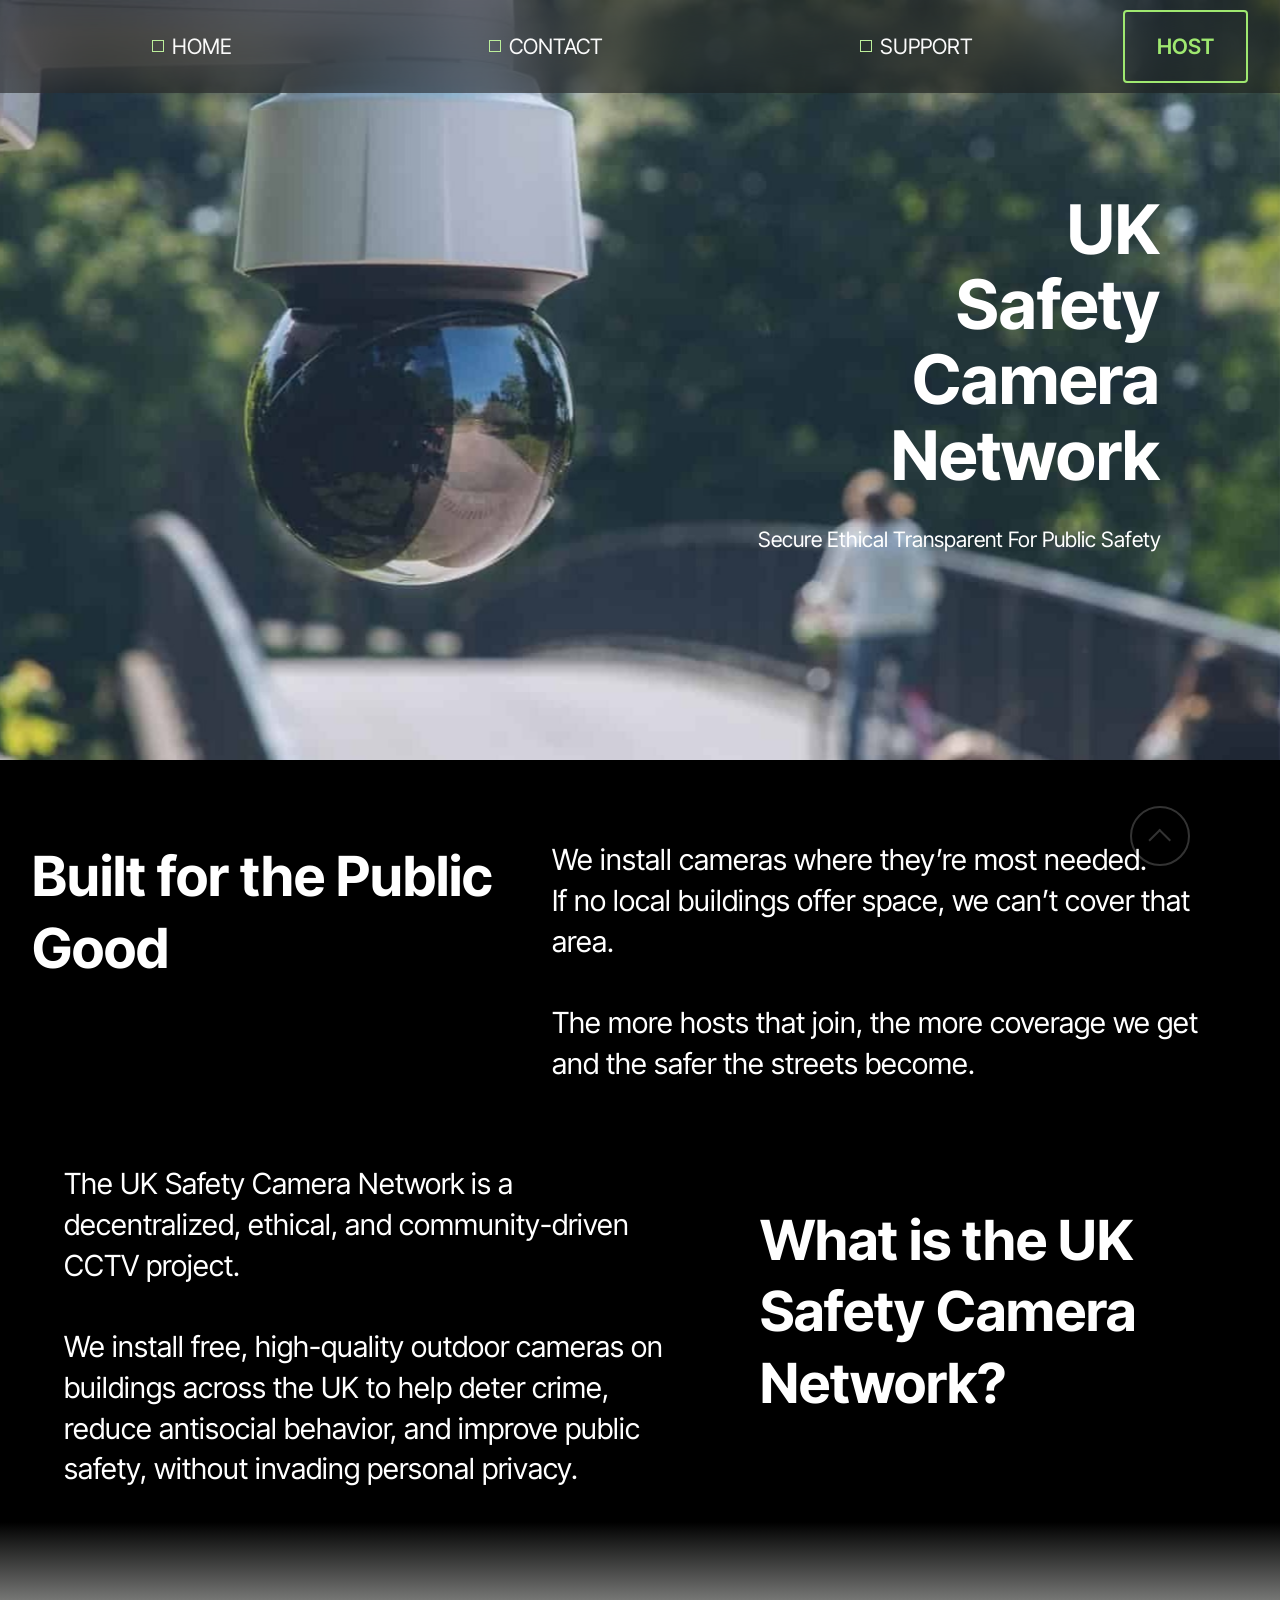
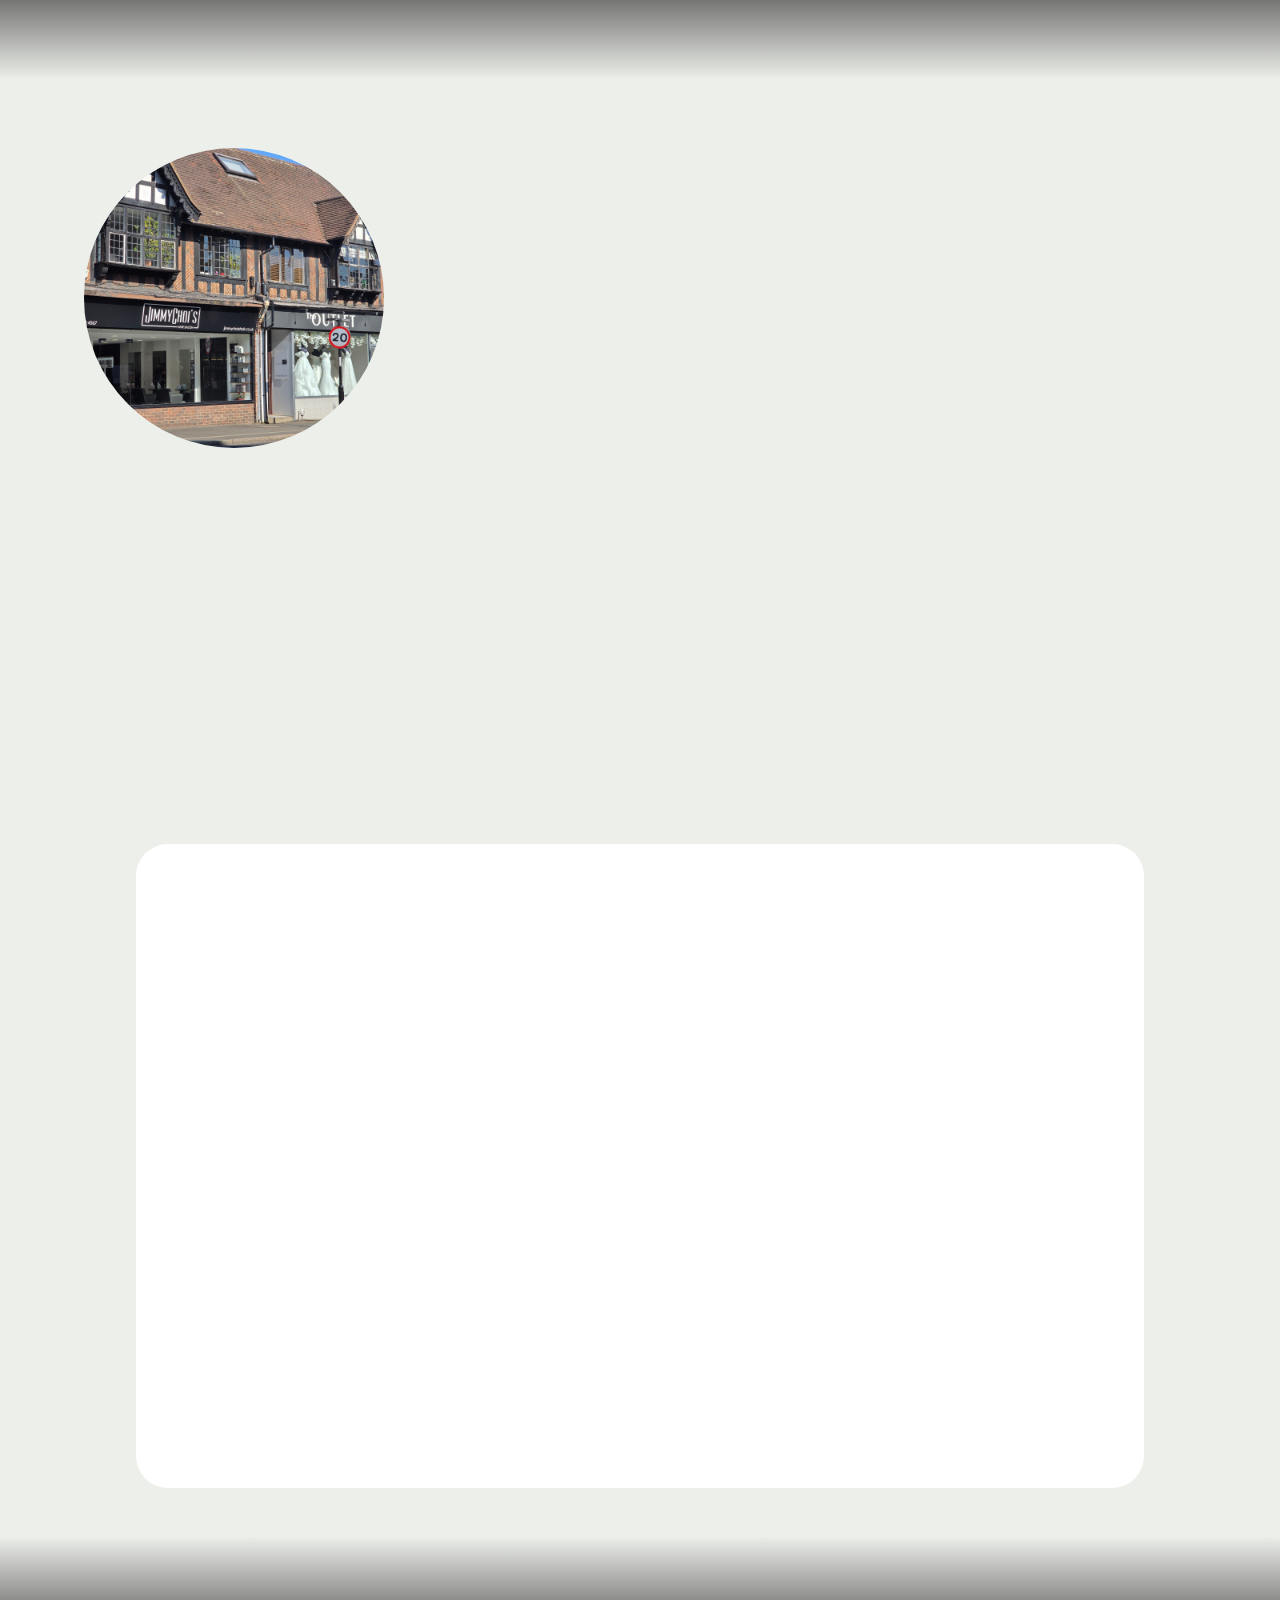
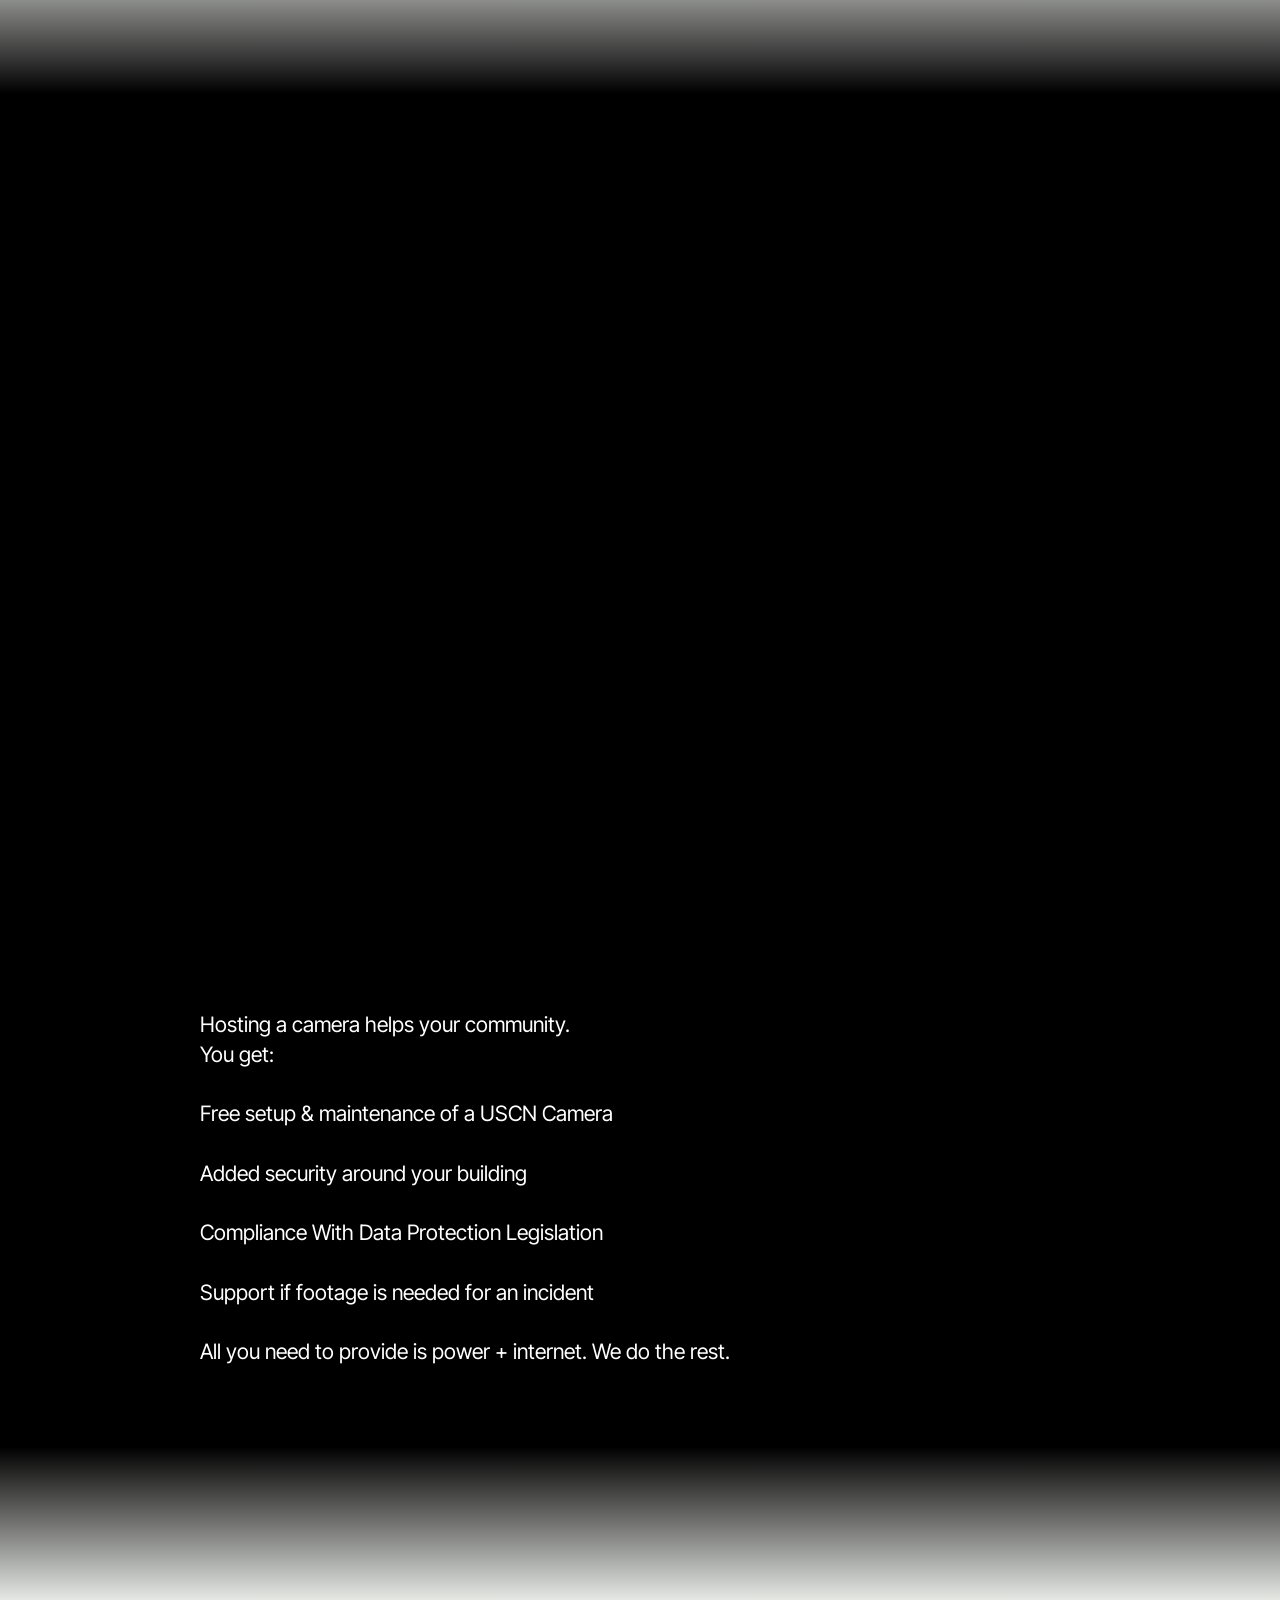
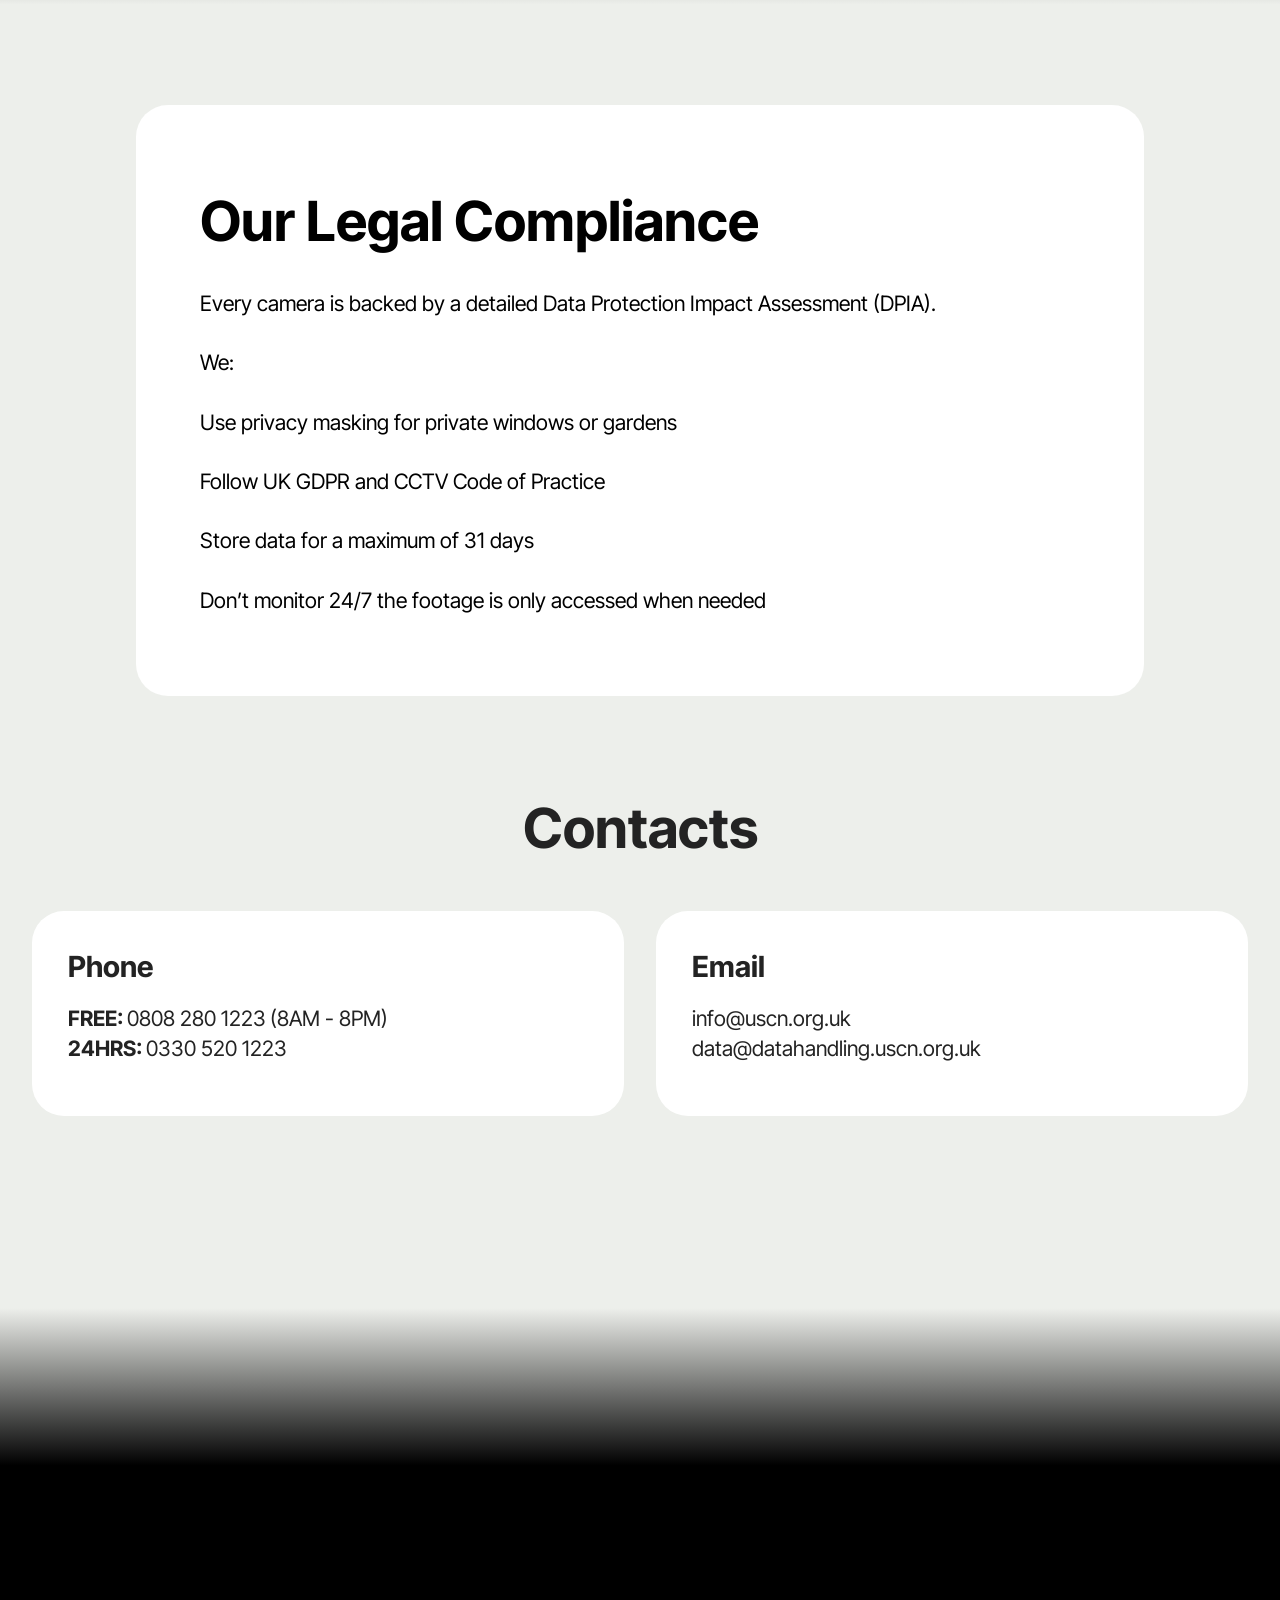
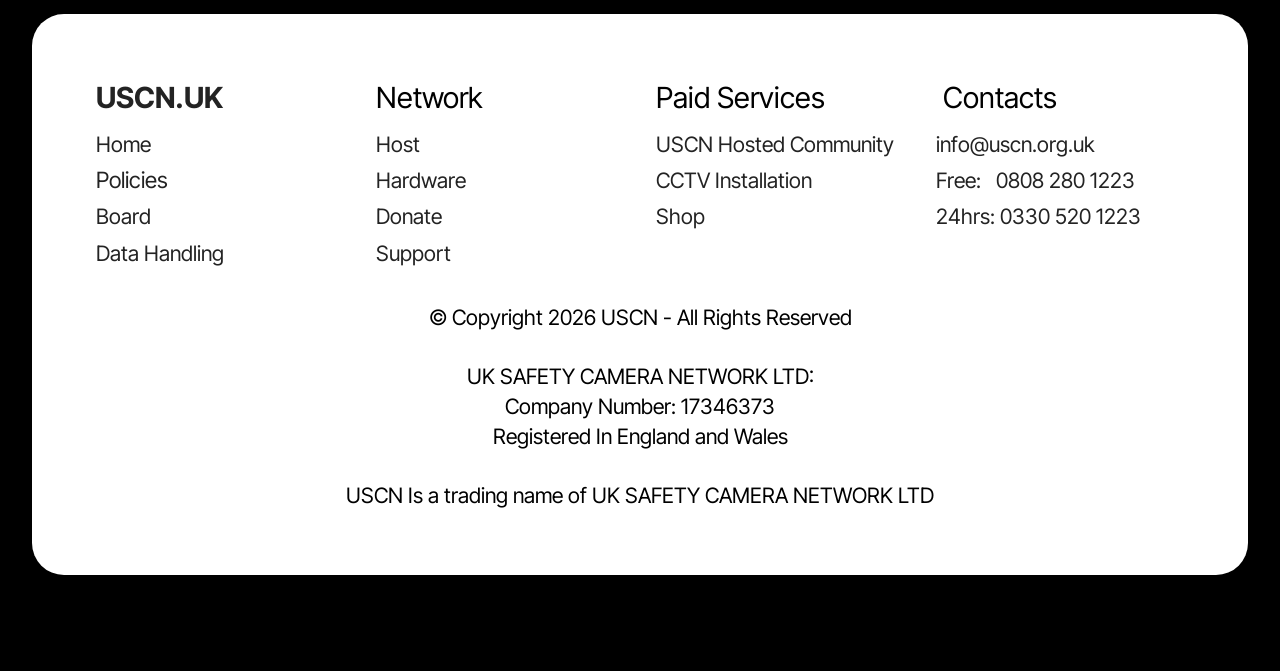
==== commit 4ebacb67: "u" ====
--- a/index.html
+++ b/index.html
@@ -24,12 +24,11 @@
   <link rel="stylesheet" href="assets/theme/css/style.css">
   <link rel="preload" href="https://fonts.googleapis.com/css?family=Inter+Tight:100,200,300,400,500,600,700,800,900,100i,200i,300i,400i,500i,600i,700i,800i,900i&display=swap" as="style" onload="this.onload=null;this.rel='stylesheet'">
   <noscript><link rel="stylesheet" href="https://fonts.googleapis.com/css?family=Inter+Tight:100,200,300,400,500,600,700,800,900,100i,200i,300i,400i,500i,600i,700i,800i,900i&display=swap"></noscript>
-  <link rel="preload" as="style" href="assets/mobirise/css/mbr-additional.css?v=oPH5yp"><link rel="stylesheet" href="assets/mobirise/css/mbr-additional.css?v=oPH5yp" type="text/css">
-
-  
-  
-  
-
+  <link rel="preload" as="style" href="assets/mobirise/css/mbr-additional.css?v=LBzeSw"><link rel="stylesheet" href="assets/mobirise/css/mbr-additional.css?v=LBzeSw" type="text/css">
+
+  
+  
+  
 </head>
 <body>
   
@@ -207,8 +206,7 @@
                     <div class="row items-wrapper">
                         <div class="col-12 col-lg-8 card">
 							<div class="title-wrapper">
-                                <h2 class="mbr-section-title mbr-fonts-style display-5">We are not a surveillance network We're a safety network.<br><br>
-<div>We only retain footage for incident response, and access is controlled, audited, and lawful.
+                                <h2 class="mbr-section-title mbr-fonts-style display-5"><div>We only retain footage for incident response, and access is controlled, audited, and lawful.
 </div><div>We respect your rights under UK GDPR.</div><br><div> 
 </div><div>We do not and will not use live facial recognition.</div><div>
 </div><div>
@@ -252,7 +250,7 @@
             </div><div class="item features-without-image col-12">
               <div class="item-wrapper">
                 <h4 class="mbr-section-subtitle mbr-fonts-style mb-3 display-5"><strong>The camera goes live.</strong></h4>
-                <p class="mbr-text mbr-fonts-style display-7">Each camera is securely connected to our network with a private login for the host and public transparency tools.<br></p>
+                <p class="mbr-text mbr-fonts-style display-7">Each camera is securely connected to our network with a private login and public transparency tools.<br></p>
               </div>
             </div>
             
@@ -309,7 +307,7 @@
             <div class="item features-without-image col-12">
               <div class="item-wrapper">
                 
-                <p class="mbr-text mbr-fonts-style display-7">Each camera gets a public Transparency Page.<br>It includes:<br><br>A link to the live feed (viewer only, no downloads)<br><br>The full DPIA for that specific camera<br><br>A secure form to request footage (e.g. crime victim, DSAR)<br><br>Just scan the QR code on any camera sign to access it.<br></p>
+                <p class="mbr-text mbr-fonts-style display-7">Each camera gets a public Transparency Page.<br>It includes:<br><br>A link to the live feed (viewer only, no downloads)<br><br>The full DPIA for that specific camera<br><br>A secure form to request footage (e.g. crime victim, DSAR)<br><br>Just scan the QR code on any camera sign to access it.<br><br>NOTE: Due to Data Protection concerns related to the release of personal data we are reviewing this function, more info will be available at <a href="https://transparency.uscn.org.uk" class="text-white">transparency.uscn.org.uk</a> currently live public viewing is disable until further notice.&nbsp;<br></p>
               </div>
             </div>
             
@@ -559,6 +557,5 @@
   
  <div id="scrollToTop" class="scrollToTop mbr-arrow-up"><a style="text-align: center;"><i class="mbr-arrow-up-icon mbr-arrow-up-icon-cm cm-icon cm-icon-smallarrow-up"></i></a></div>
     <input name="animation" type="hidden">
-  
-</body>
+  </body>
 </html>
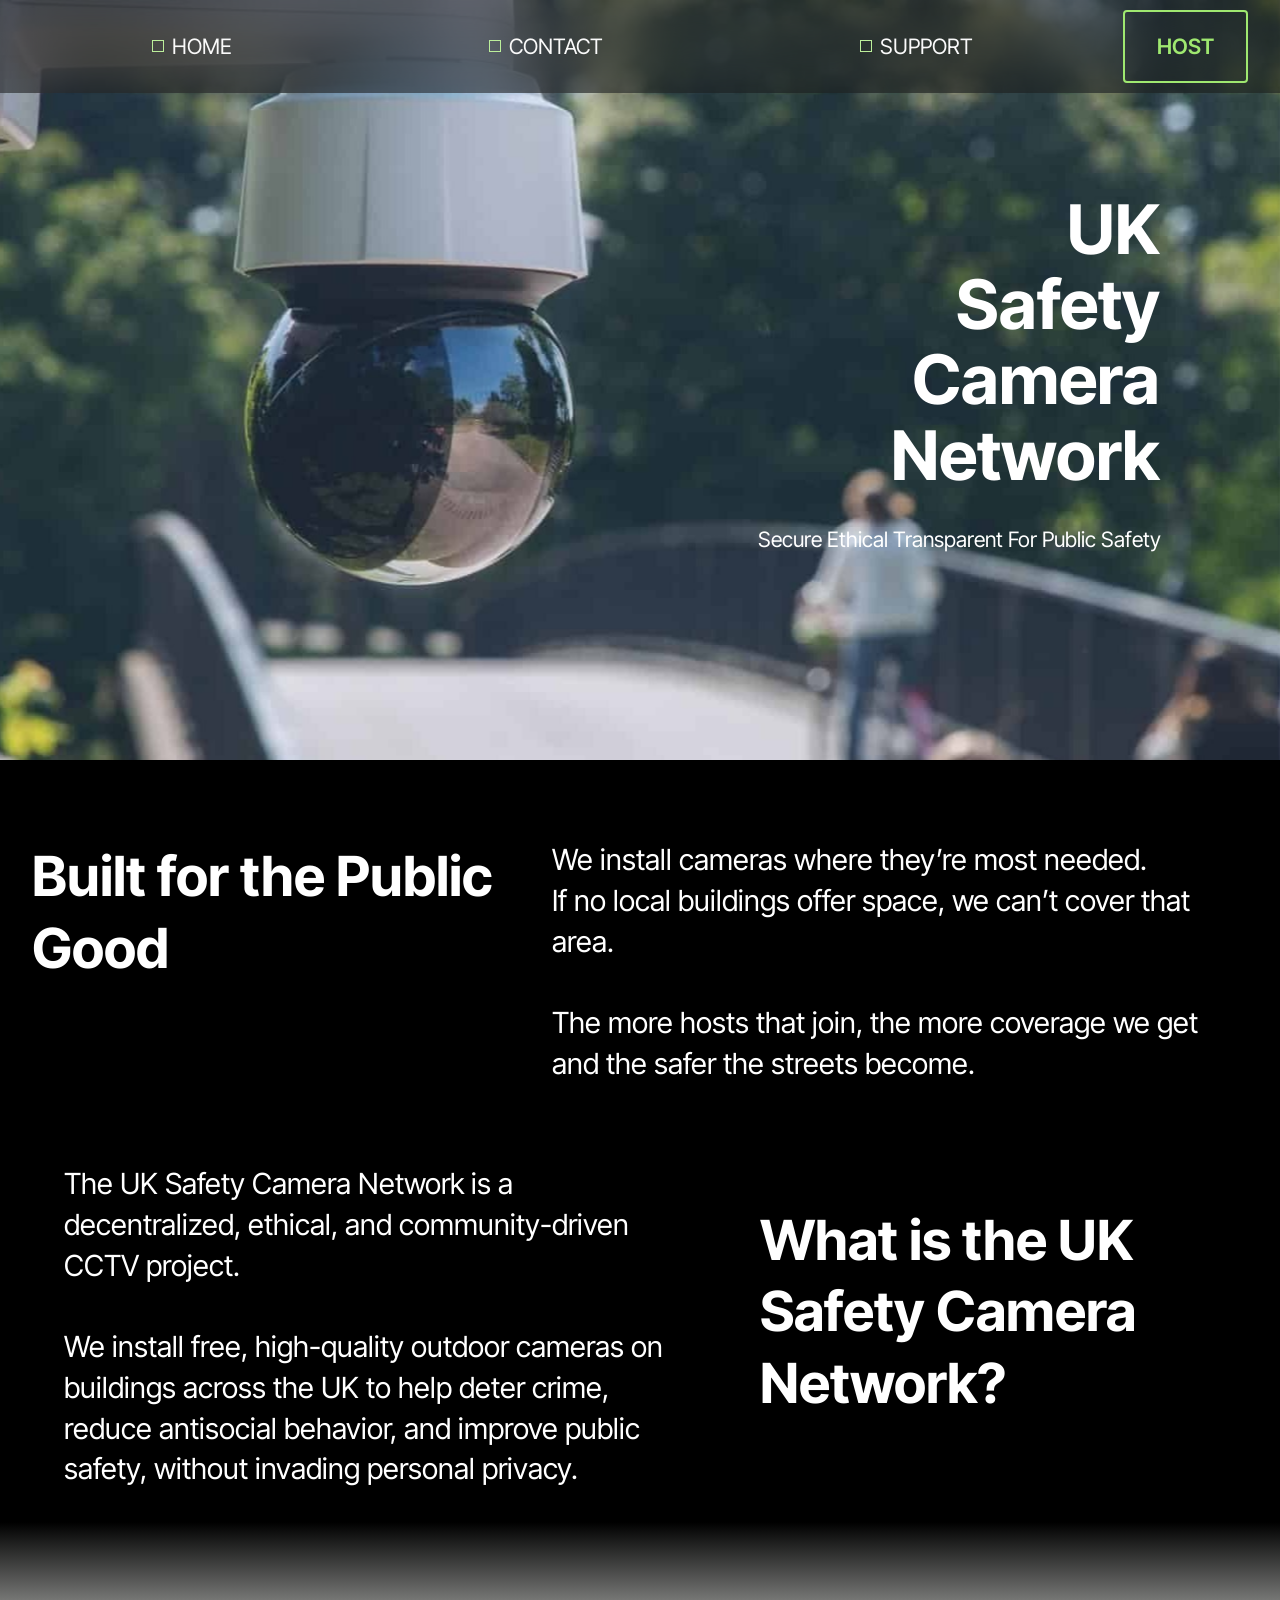
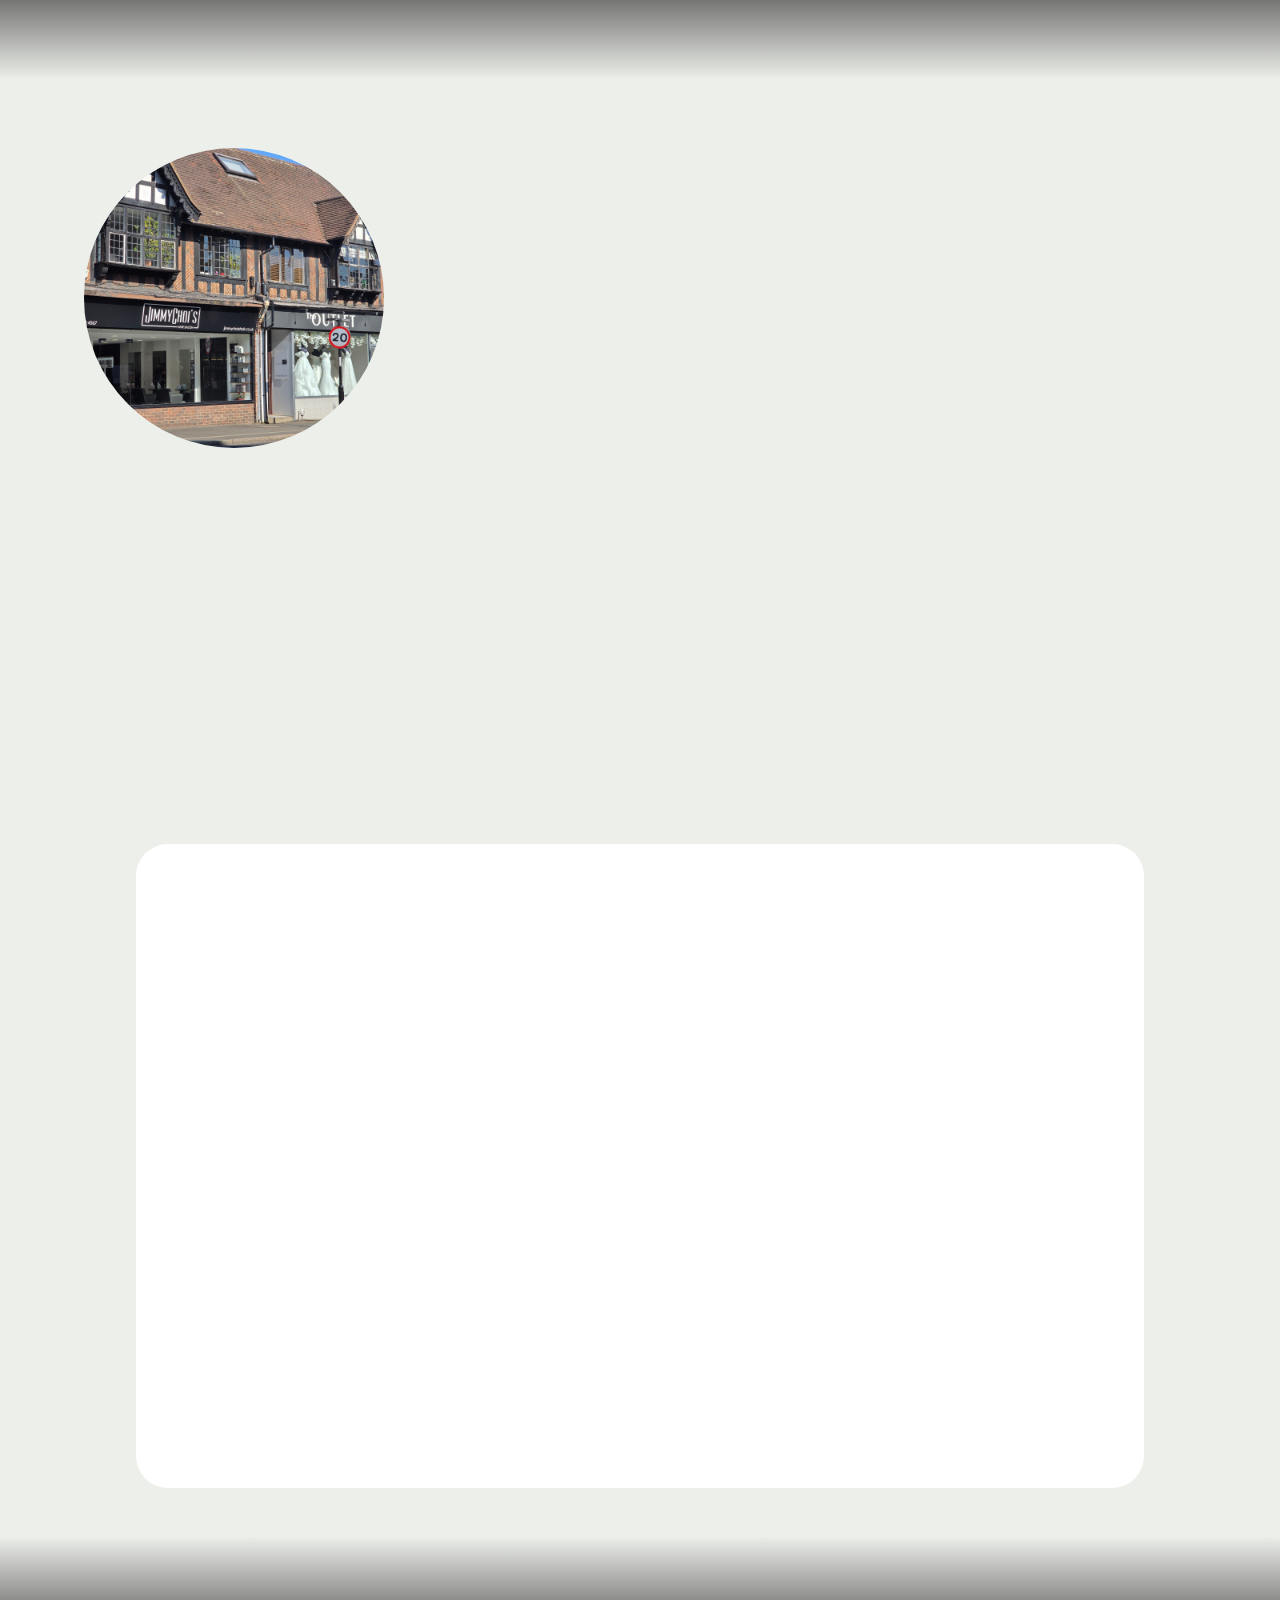
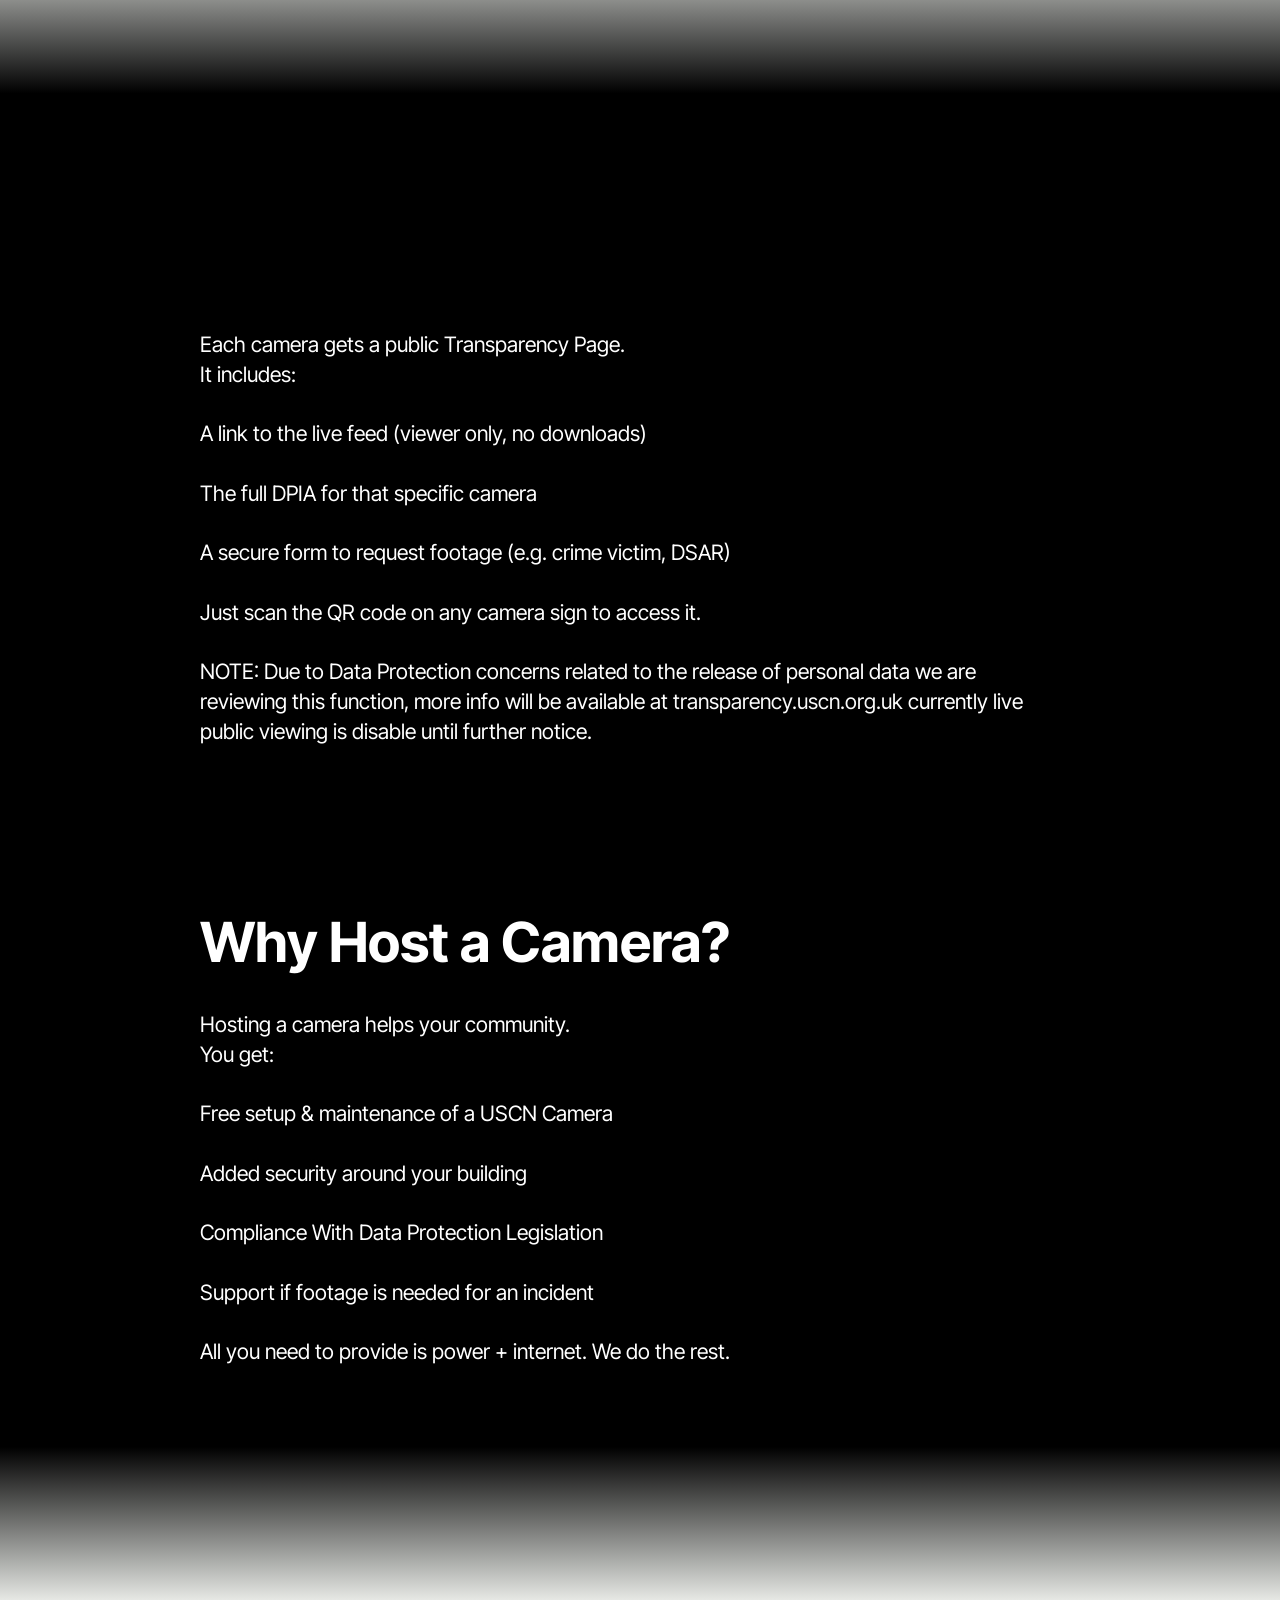
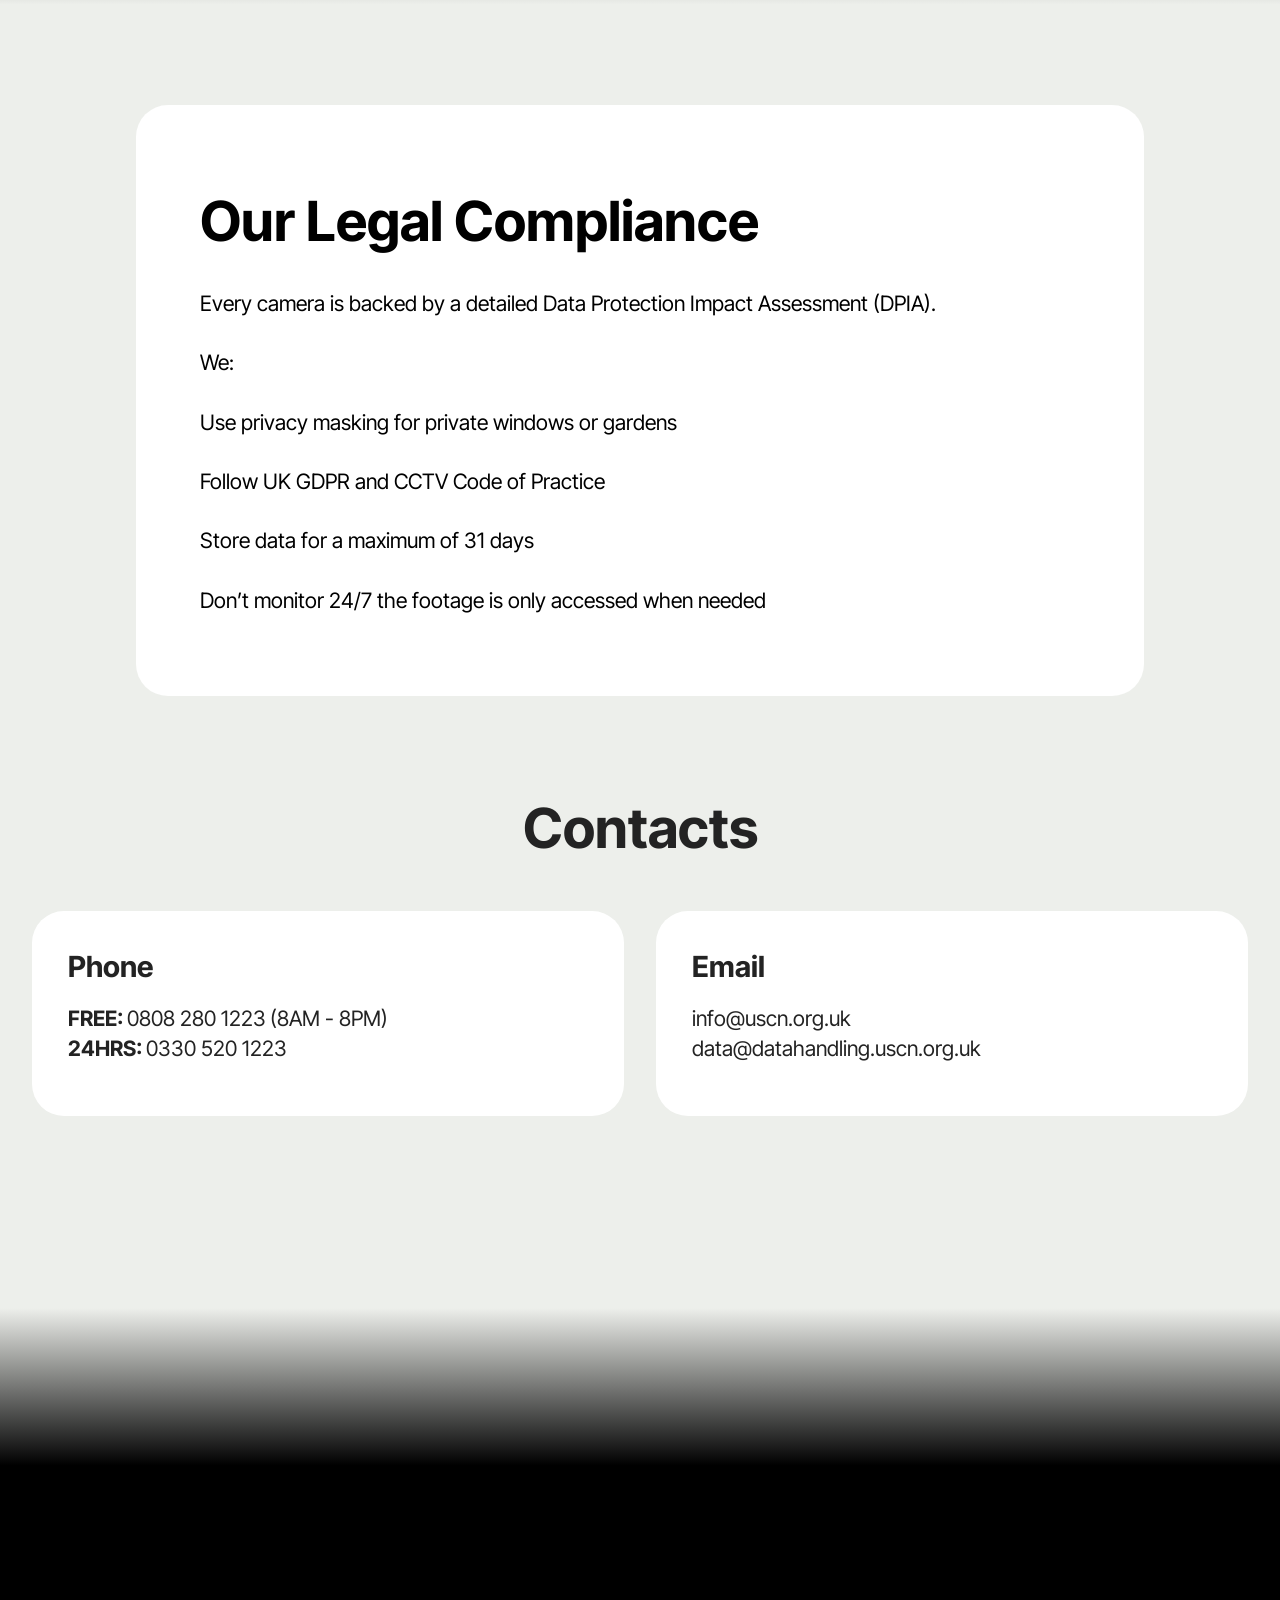
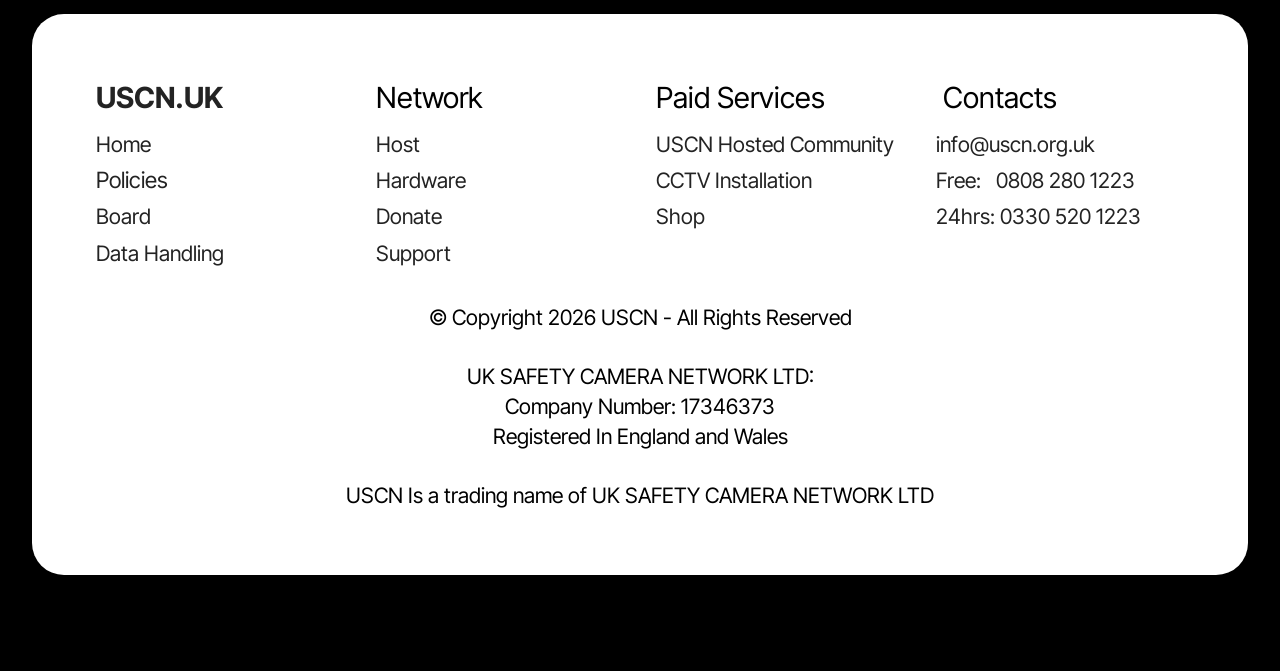
==== commit af5f5525: "b hjvui" ====
--- a/index.html
+++ b/index.html
@@ -24,7 +24,7 @@
   <link rel="stylesheet" href="assets/theme/css/style.css">
   <link rel="preload" href="https://fonts.googleapis.com/css?family=Inter+Tight:100,200,300,400,500,600,700,800,900,100i,200i,300i,400i,500i,600i,700i,800i,900i&display=swap" as="style" onload="this.onload=null;this.rel='stylesheet'">
   <noscript><link rel="stylesheet" href="https://fonts.googleapis.com/css?family=Inter+Tight:100,200,300,400,500,600,700,800,900,100i,200i,300i,400i,500i,600i,700i,800i,900i&display=swap"></noscript>
-  <link rel="preload" as="style" href="assets/mobirise/css/mbr-additional.css?v=LBzeSw"><link rel="stylesheet" href="assets/mobirise/css/mbr-additional.css?v=LBzeSw" type="text/css">
+  <link rel="preload" as="style" href="assets/mobirise/css/mbr-additional.css?v=DFqamr"><link rel="stylesheet" href="assets/mobirise/css/mbr-additional.css?v=DFqamr" type="text/css">
 
   
   
